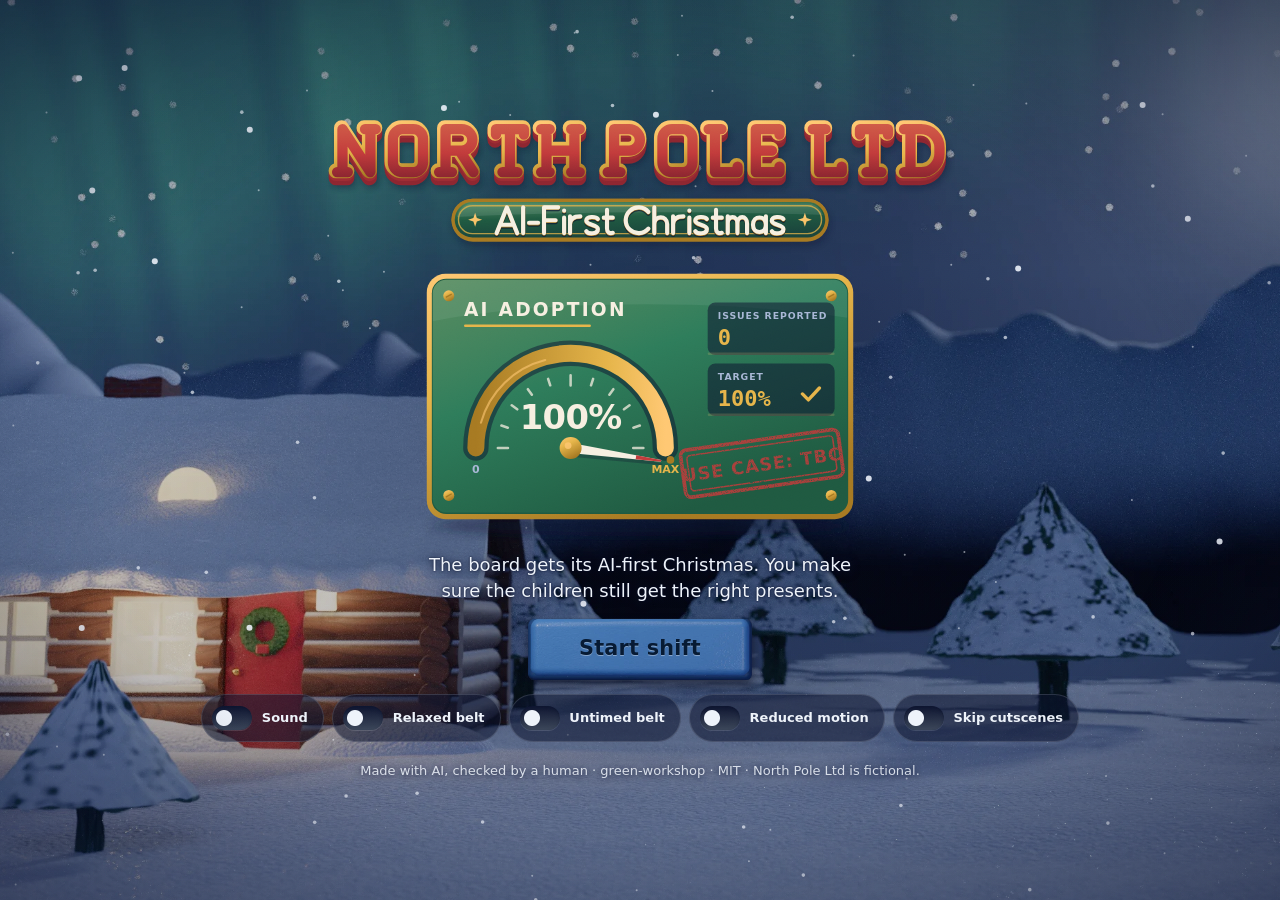
==== hd/index.html @ 9581bf3d "Add the HD build: the same game as a photographed miniature film set hd/ is a second build of North " ====
<!doctype html>
<html lang="en-GB">
<head>
<meta charset="utf-8">
<meta name="viewport" content="width=device-width, initial-scale=1, viewport-fit=cover">
<title>North Pole Ltd: AI-First Christmas (HD)</title>
<meta name="description" content="A tiny game about checking AI output on Christmas Eve. The board wants AI adoption. The children want presents.">
<style>
/* ---- tokens.css ---- */
/* Palette and type tokens: SPEC §9.2 and §9.6 */
:root {
  --night-900: #0E1530;
  --night-600: #24356B;
  --snow: #EEF3FA;
  --snow-shade: #A9B8D6;
  --lamp: #FFC873;
  --lamp-deep: #E8914A;
  --board: #6B7A90;
  --board-dark: #3B4659;
  --pole-red: #C23B3B;
  --pole-green: #2E7D5B;
  --gold: #E6B54A;
  --paper: #F6EFE1;
  --ink: #1E1A2E;
  --ink-soft: #5A5470;
  --good: #2A7FD4;
  --bad: #E5762B;

  /* derived tones */
  --pole-red-dark: #8E2630;
  --pole-green-dark: #1F5A41;
  --gold-dark: #A77A22;
  --paper-shade: #E3D7BF;
  --wood: #B9773F;
  --wood-dark: #7E4C27;
  --basement: #1B2346;
  --basement-light: #2C3A6B;

  /* gift hues (icons use --gift-hue) */
  --hue-red: #C23B3B;
  --hue-blue: #2F6FB8;
  --hue-green: #2E7D5B;
  --hue-pink: #E07AA6;
  --hue-yellow: #E6B54A;
  --hue-brown: #9A6238;
  --hue-purple: #7B5BB0;

  --font-ui: ui-rounded, "SF Pro Rounded", "Segoe UI Variable Display", "Segoe UI", system-ui, sans-serif;
  --font-mono: ui-monospace, "Cascadia Mono", Consolas, monospace;

  --fs-caption: .8125rem;
  --fs-body: 1rem;
  --fs-letter: 1.0625rem;
  --fs-tag: .9375rem;
  --fs-hud: 1.5rem;
  --fs-heading: 1.75rem;
  --fs-label: .75rem;

  --ease-in: cubic-bezier(.2,.8,.2,1);
  --ease-out: cubic-bezier(.5,0,.75,0);
  --ease-pop: cubic-bezier(.34,1.56,.64,1);
  --t-ui: 180ms;
  --t-drop: 420ms;
  --t-push: 260ms;
}

/* ---- layout.css ---- */
/* Page grid and responsive layout. Component looks live in ui.css. */
* { box-sizing: border-box; }
html, body { margin: 0; height: 100%; }
body {
  font-family: var(--font-ui);
  font-size: var(--fs-body);
  color: var(--snow);
  background:
    radial-gradient(ellipse 80% 60% at 50% 0%, var(--basement-light), transparent 70%),
    linear-gradient(180deg, var(--basement) 0%, var(--night-900) 100%);
  background-color: var(--night-900);
  min-height: 100vh;
  overflow-x: hidden;
  -webkit-tap-highlight-color: transparent;
}
body.on-title {
  background:
    radial-gradient(ellipse 90% 60% at 50% 100%, var(--night-600), transparent 70%),
    linear-gradient(180deg, var(--night-900), var(--night-600));
}
#sprite-host { position: absolute; width: 0; height: 0; overflow: hidden; }
#snow { position: fixed; inset: 0; width: 100%; height: 100%; pointer-events: none; z-index: 0; }
#grain {
  position: fixed; inset: 0; pointer-events: none; z-index: 50; opacity: .06; mix-blend-mode: soft-light;
  background-image: url("data:image/svg+xml;utf8,<svg xmlns='http://www.w3.org/2000/svg' width='256' height='256'><filter id='n'><feTurbulence type='fractalNoise' baseFrequency='.9' numOctaves='2' stitchTiles='stitch'/></filter><rect width='100%' height='100%' filter='url(%23n)'/></svg>");
}
body::after { /* vignette */
  content: ""; position: fixed; inset: 0; pointer-events: none; z-index: 49;
  background: radial-gradient(ellipse at center, transparent 60%, color-mix(in srgb, var(--night-900) 45%, transparent) 100%);
}
#app { position: relative; z-index: 1; max-width: 1180px; margin: 0 auto; padding: 12px 16px 16px; }
[hidden] { display: none !important; }
.sr-only { position: absolute !important; width: 1px; height: 1px; overflow: hidden; clip: rect(0 0 0 0); white-space: nowrap; }

/* Title */
.screen-title { min-height: calc(100vh - 28px); display: flex; flex-direction: column; align-items: center; justify-content: center; gap: 14px; text-align: center; }
.title-logo { width: min(560px, 92vw); }
.title-dash { width: min(420px, 86vw); }
.title-logo svg, .title-dash svg { width: 100%; height: auto; display: block; }
.title-actions { display: flex; flex-wrap: wrap; justify-content: center; gap: 10px; }
.title-settings { display: flex; flex-wrap: wrap; justify-content: center; gap: 6px 16px; font-size: var(--fs-caption); color: var(--snow-shade); }
.title-settings label { display: inline-flex; align-items: center; gap: 6px; min-height: 32px; cursor: pointer; }
.title-strap { max-width: 34em; margin: 0; color: var(--snow-shade); }
.title-credit { font-size: var(--fs-caption); color: var(--snow-shade); opacity: .8; margin: 6px 0 0; }

/* Game */
.screen-game { display: flex; flex-direction: column; gap: 10px; }
.hud { display: grid; grid-template-columns: auto repeat(4, 1fr); gap: 8px; align-items: stretch; }
.play { display: grid; gap: 10px; }
.floor { display: grid; grid-template-columns: 2fr 1fr; gap: 10px; align-items: end; }
.belt-wrap { position: relative; padding-top: 84px; }       /* room above the belt for the gift tag */
.belt-panel { width: 100%; aspect-ratio: 800 / 300; position: relative; margin-bottom: 14px; }
.belt-panel svg, .desk-panel svg { width: 100%; height: 100%; display: block; }
.gift-layer { position: absolute; left: 0; right: 0; bottom: 14px; aspect-ratio: 800 / 300; pointer-events: none; overflow: visible; }
.belt-zone { position: absolute; inset: 0 0 14px 0; touch-action: none; cursor: grab; outline: none; }
.belt-zone:focus-visible { box-shadow: inset 0 0 0 3px var(--gold); border-radius: 12px; }
.timerbar { position: absolute; left: 4%; right: 4%; bottom: 0; }
.desk-panel { width: 100%; aspect-ratio: 400 / 300; }

.gift { position: absolute; left: 0; bottom: 24.1%; width: 13.75%;  /* belt top y=214, icon baseline 56/64 */ transform-origin: 50% 100%; will-change: transform; }
.gift-art { width: 100%; aspect-ratio: 1; }
.gift-art svg { width: 100%; height: 100%; display: block; overflow: visible; }
.gift .gift-tag { position: absolute; left: 50%; bottom: 100%; margin-bottom: 6px; }

.controls { display: grid; grid-template-columns: auto 1fr auto; gap: 10px; align-items: center; }
.sleigh-strip { display: flex; flex-wrap: wrap; gap: 4px; justify-content: center; min-height: 32px; }
.keys-hint { text-align: center; margin: 0; font-size: var(--fs-caption); color: var(--snow-shade); }

/* Overlays */
.overlay { position: fixed; inset: 0; z-index: 20; display: flex; align-items: center; justify-content: center; padding: 16px; overflow-y: auto; }
.overlay-full { padding: 0; }
.modal { width: min(560px, 100%); max-height: calc(100vh - 32px); overflow-y: auto; }
.modal.report { width: min(720px, 100%); }
.brief-demo { height: 90px; position: relative; overflow: hidden; }
.toast { position: fixed; left: 50%; top: auto; height: auto; transform: translateX(-50%); z-index: 70; }   /* ui.css anchors it bottom-centre; setting top as well stretched it */

/* Phone and narrow screens */
@media (max-width: 760px) {
  #app { padding: 8px 10px 10px; }
  .hud { grid-template-columns: auto repeat(3, 1fr); gap: 6px; }
  .hud .plate-patch { display: none; }
  .floor { grid-template-columns: 1fr; }
  .belt-wrap { padding-top: 96px; }
  .desk-panel { aspect-ratio: auto; height: 170px; }
  .keys-hint { display: none; }
  .gift { width: 15%; bottom: 23.7%; }
}
@media (max-height: 520px) and (orientation: landscape) {
  .floor { grid-template-columns: 2fr 1fr; }
  .desk-panel { aspect-ratio: 400 / 300; height: auto; }
}

/* Engine-driven states */
.letter-card.in { animation: letterIn .35s var(--ease-in) both; }
@keyframes letterIn { from { opacity: 0; transform: translateY(-6px); } to { opacity: 1; transform: none; } }
.gift.landed .gift-art { animation: squash .2s var(--ease-pop); transform-origin: 50% 88%; }
@keyframes squash { 0% { transform: scale(1.12, .88); } 100% { transform: none; } }
.gift.hint-reject::after {
  content: "\2192"; position: absolute; left: 100%; top: 40%; font-size: 2rem; font-weight: 800; color: var(--gold);
  animation: nudge 1s ease-in-out infinite; pointer-events: none;
}
@keyframes nudge { 0%, 100% { transform: translateX(0); opacity: .6; } 50% { transform: translateX(10px); opacity: 1; } }
.gift.final .gift-tag::before {
  content: "FINAL. NO FURTHER REWORK."; display: block; font-size: var(--fs-label); letter-spacing: .08em; font-weight: 800;
  color: var(--pole-red); margin-bottom: 2px;
}
.gift.unchecked::before {
  content: "UNCHECKED"; position: absolute; left: 50%; top: 35%; transform: translateX(-50%) rotate(-12deg); z-index: 2;
  font-weight: 800; letter-spacing: .1em; font-size: .8rem; color: var(--pole-red); border: 2px solid var(--pole-red);
  padding: 1px 6px; border-radius: 4px; background: color-mix(in srgb, var(--paper) 80%, transparent);
}
.brief-gift { position: absolute; left: 50%; bottom: 6px; width: 64px; height: 64px; }
.timerfill { transform-origin: 0 50%; }
.report-sleigh { display: flex; flex-wrap: wrap; gap: 8px; margin: 10px 0; }
.rs-item { margin: 0; width: 84px; text-align: center; font-size: var(--fs-caption); }
.rs-item .rs-art { width: 56px; height: 56px; margin: 0 auto; }
.rs-item.bad figcaption { color: var(--bad); font-weight: 600; }
.report-table .cmp { color: var(--ink-soft); font-size: var(--fs-caption); }
.report-table td svg, .sl-item svg { width: 1em; height: 1em; vertical-align: -0.15em; }
html.reduced *, html.reduced *::before, html.reduced *::after { animation-duration: 1ms !important; animation-iteration-count: 1 !important; transition-duration: 1ms !important; }

/* Review fixes: composition and the phone sleigh counter */
.letter-card { width: min(640px, 100%); justify-self: center; }
.play { gap: 6px; }
.belt-wrap { padding-top: 78px; }
.desk-panel { margin-bottom: 14px; }             /* lines up with the belt panel, which has the timer bar below it */
.sleigh-strip { height: 34px; overflow: hidden; align-items: center; }
.sl-count { display: none; align-items: center; gap: 6px; font-weight: 700; color: var(--snow); white-space: nowrap; }
.sl-count svg { width: 22px; height: 22px; }
.sl-count .sl-bad { color: var(--snow-shade); display: inline-flex; align-items: center; gap: 2px; }
@media (max-width: 760px) {
  .belt-wrap { padding-top: 100px; }
  .sleigh-strip .sl-item { display: none; }
  .sl-count { display: inline-flex; }
  .desk-panel { margin-bottom: 0; }
}
/* The gift's size comes from .gift's width (a share of the belt), never a fixed pixel size */
.gift .gift-art { width: 100%; height: auto; }
@media (max-width: 760px) { .sl-count { font-size: var(--fs-caption); gap: 4px; } .sl-count svg { width: 18px; height: 18px; } }

/* Playtest round 2: bigger Father Christmas on desktop, his moment on rejects, and a reading pause */
.floor { grid-template-columns: 3fr 2fr; }
.desk-panel { position: relative; }
.belt-wrap, .desk-panel { transition: opacity .3s, transform .3s var(--ease-in), filter .3s; }
.floor.spot-desk .belt-wrap { opacity: .55; }
.floor.spot-desk .desk-panel { transform: scale(1.03); filter: drop-shadow(0 0 18px color-mix(in srgb, var(--lamp) 45%, transparent)); }
.desk-caption {
  position: absolute; left: 50%; bottom: 10px; transform: translate(-50%, 8px); opacity: 0; pointer-events: none;
  max-width: 92%; padding: 6px 12px; border-radius: 10px; font-size: var(--fs-tag); line-height: 1.35; text-align: center;
  color: var(--ink); background: var(--paper); box-shadow: 0 4px 14px color-mix(in srgb, var(--night-900) 50%, transparent);
  transition: opacity .25s, transform .25s var(--ease-pop);
}
.desk-caption.show { opacity: 1; transform: translate(-50%, 0); }
.desk-caption b { color: var(--pole-red); }
.belt-wrap.holding .timerbar::after {
  content: "Read it. The belt starts in a moment."; position: absolute; left: 50%; top: 50%; transform: translate(-50%, -50%);
  font-size: var(--fs-label); letter-spacing: .06em; font-weight: 700; color: var(--snow-shade); white-space: nowrap;
  background: var(--night-900); padding: 0 8px; border-radius: 6px;
}
@media (max-width: 760px) { .floor { grid-template-columns: 1fr; } .floor.spot-desk .desk-panel { transform: none; } }
html.reduced .floor.spot-desk .desk-panel { transform: none; }
/* Interlude: one panel per beat, and a continue button */
.il-only-mon .il-board, .il-only-board .il-mon { display: none !important; }
.il-next { display: block; margin: 6px auto 2px; min-width: 12rem; }
@media (min-width: 761px) { .il-only-mon .il-mon { zoom: 1.45; } }

/* The 3-2-1 resume countdown: one big number in the middle, not a stretched bar */
.toast.count { top: 50%; bottom: auto; transform: translate(-50%, -50%); min-width: 0; width: auto; padding: .2em .7em; font-size: 3.5rem; font-weight: 800; line-height: 1; border-radius: 18px; }

/* Keyboard vs touch instructions: html.touch is set by the engine from (hover: none) and (pointer: coarse) */
.tch { display: none; }
html.touch .kb { display: none !important; }
html.touch .tch { display: inline; }
html.touch p.tch, html.touch div.tch { display: block; }

/* ---- Phone: the whole game fits one screen, buttons pinned, letter card a fixed size (beta feedback) ---- */
@media (max-width: 760px) {
  #screen-game:not([hidden]) {
    height: 100dvh; min-height: 0; display: flex; flex-direction: column; gap: 6px;
    margin: -8px -10px -10px; padding: 6px 10px calc(70px + env(safe-area-inset-bottom)); overflow: hidden;
  }
  #screen-game .hud { flex: none; gap: 5px; }
  #screen-game .hud .plate { padding: .25rem .45rem .3rem; }
  #screen-game .hud .plate-value { font-size: 1.2rem; }
  #screen-game .ticker { flex: none; padding-block: .3rem; font-size: .875rem; }
  #screen-game .play { flex: 1 1 auto; min-height: 0; display: flex; flex-direction: column; gap: 4px; }
  #screen-game .floor { flex: 1 1 auto; min-height: 0; display: flex; flex-direction: column; gap: 4px; align-items: stretch; }  /* desktop uses align-items:end, which shrank the belt here */
  #screen-game .belt-wrap { flex: none; padding-top: 80px; }
  #screen-game .desk-panel { flex: 1 1 auto; min-height: 52px; height: auto; aspect-ratio: auto; margin: 0; }
  /* The letter card keeps one size whatever the letter, so nothing below it moves */
  #letter {
    --fs-letter: .9rem; --lh: calc(var(--fs-letter) * 1.45);
    flex: none; width: 100%; height: calc(var(--lh) * 6 + 1.1rem); overflow: hidden;
    padding: .55rem .8rem .5rem 2.1rem; line-height: 1.45;
    background:
      var(--ui-grain),
      linear-gradient(90deg, transparent 1.5rem, color-mix(in srgb,var(--pole-red) 45%, transparent) 1.5rem 1.6rem, transparent 1.6rem),
      repeating-linear-gradient(180deg, transparent 0 calc(var(--lh) - 1.5px), color-mix(in srgb,var(--snow-shade) 85%, transparent) calc(var(--lh) - 1.5px) var(--lh)) 0 .55rem / 100% calc(100% - 1.05rem) no-repeat,
      var(--ui-paper);
  }
  #letter::before { top: -8px; width: 70px; height: 18px; margin-left: -35px; }
  /* Pack / Reject always visible at the bottom of the screen */
  #screen-game .controls {
    position: fixed; left: 0; right: 0; bottom: 0; z-index: 15;
    padding: 8px 10px calc(8px + env(safe-area-inset-bottom));
    background: linear-gradient(180deg, transparent, var(--night-900) 30%);
  }
  #screen-game .controls .keycap { min-height: 52px; }
}

/* Report buttons: one bar that stays at the bottom while the report scrolls */
.report-actions {
  position: sticky; bottom: 0; z-index: 2; display: grid; grid-template-columns: 2fr 1fr 1fr; gap: 8px;
  margin: 12px -6px -6px; padding: 10px 6px 6px;
  background: linear-gradient(180deg, transparent, var(--paper) 22%);
}
.report-actions .keycap { width: 100%; margin: 0 !important; padding-inline: .5em; }
@media (max-width: 760px) {
  .report-actions { grid-template-columns: 1fr 1fr; }
  .report-actions #btnAgain { grid-column: 1 / -1; }
  .sl-count .sl-word { display: none; }
  .sl-count > svg { display: none; }   /* the strip already draws a gold sleigh */
}

/* Phone title screen (beta feedback): start at the top so the logo isn't clipped, and stack the two buttons */
@media (max-width: 760px) {
  #screen-title { justify-content: flex-start; min-height: 100dvh; gap: 10px; padding: 8px 0 20px; margin: -8px -10px -10px; padding-inline: 10px; }
  #screen-title .title-actions { flex-direction: column; width: 100%; gap: 8px; }
  #screen-title .title-actions .keycap { min-width: 0; width: 100%; font-size: 1.15rem; }
  #screen-title .title-dash { width: min(360px, 92vw); }
  #screen-title .title-strap { font-size: .95rem; }
}

/* Phone issues board (beta feedback): a tidy two-column grid instead of ragged columns, smaller ticket text,
   and the board scrolls if there are more tickets than fit */
@media (max-width: 760px) {
  #interlude .il-board { overflow-y: auto; overscroll-behavior: contain; -webkit-overflow-scrolling: touch; }
  #interlude .il-tix { display: grid; grid-template-columns: 1fr 1fr; gap: 8px; align-items: start; columns: auto; }
  #interlude .il-tk { margin: 0; }
  #interlude .il-tk p { font-size: .75rem; line-height: 1.3; padding: .3rem .45rem .4rem; }
  #interlude .il-tkh { font-size: .7rem; padding-block: .25rem; }
}

.brief-skip { margin: .3rem 0; font-size: var(--fs-caption); color: var(--ink-soft); }

/* Why a gift was wrong, under its caption in the report */
.rs-item .rs-why { display: block; margin-top: 3px; font-weight: 700; font-style: italic; color: var(--pole-red); }

/* ---- Graphics pass: the game screen is one console. The two bays sit in a single steel bezel, and the belt bay is
   drawn 100 units taller (800x400) so the hopper, the lamp and the gift's tag are inside the picture. ---- */
body::before {   /* worn paint behind everything in the game; the title screen keeps its night sky */
  content: ""; position: fixed; inset: 0; z-index: 0; pointer-events: none; opacity: .55;
  background: var(--fx-mottle, none) 0 0 / 640px 640px;
  -webkit-mask-image: radial-gradient(ellipse 90% 80% at 50% 30%, #000 20%, transparent 90%); mask-image: radial-gradient(ellipse 90% 80% at 50% 30%, #000 20%, transparent 90%);
}
body.on-title::before { display: none; }
body:not(.on-title) {
  background:
    radial-gradient(ellipse 60% 46% at 50% 46%, color-mix(in srgb, var(--lamp-deep) 13%, transparent), transparent 72%),
    radial-gradient(ellipse 80% 60% at 50% 0%, var(--basement-light), transparent 70%),
    linear-gradient(180deg, var(--basement) 0%, var(--night-900) 100%);
  background-color: var(--night-900);
}
.belt-panel { aspect-ratio: 800 / 400; }
.belt-wrap { padding-top: 0; }
.floor {
  gap: 8px; padding: 8px 8px 0; border-radius: 22px; align-items: start;
  background:
    linear-gradient(180deg, color-mix(in srgb, var(--board) 46%, var(--board-dark)), var(--board-dark) 12%, color-mix(in srgb, var(--board-dark) 62%, var(--night-900)) 100%);
  box-shadow:
    inset 0 1.5px 0 color-mix(in srgb, var(--snow) 30%, transparent), inset 0 -2px 0 color-mix(in srgb, var(--night-900) 60%, transparent),
    0 0 0 1.5px color-mix(in srgb, var(--night-900) 70%, transparent), 0 22px 44px -18px color-mix(in srgb, var(--night-900) 90%, transparent),
    0 0 70px -20px color-mix(in srgb, var(--lamp) 26%, transparent);
}
.belt-panel, .desk-panel { border-radius: 14px; overflow: hidden; background: var(--night-900); }
.belt-panel::after, .desk-panel::after {   /* the glass: an inner edge and a soft shadow all round */
  content: ""; position: absolute; inset: 0; border-radius: inherit; pointer-events: none; z-index: 1;
  box-shadow: inset 0 0 0 1.5px color-mix(in srgb, var(--night-900) 80%, transparent), inset 0 3px 10px color-mix(in srgb, var(--night-900) 70%, transparent), inset 0 0 26px color-mix(in srgb, var(--night-900) 45%, transparent);
}
.desk-caption { z-index: 2; }
.timerbar { left: 2%; right: 2%; bottom: 1px; }
.floor.spot-desk .desk-panel { transform: none; filter: none; box-shadow: 0 0 0 2px var(--lamp), 0 0 26px color-mix(in srgb, var(--lamp) 55%, transparent); }
@media (max-width: 760px) {
  #screen-game .floor { gap: 5px; padding: 5px 5px 5px; border-radius: 16px; }
  #screen-game .belt-wrap { padding-top: 0; }
  #screen-game .belt-panel { aspect-ratio: 800 / 470; }   /* a taller bay on a phone: the tag is bigger there */
  #screen-game .belt-panel, #screen-game .desk-panel { border-radius: 11px; }
}

/* Title backdrop: the workshop at night, full-bleed behind the title screen (the snow canvas falls in front of it) */
#titleScene { position: fixed; inset: 0; z-index: 0; display: none; pointer-events: none; }
body.on-title #titleScene { display: block; }
#titleScene svg { display: block; width: 100%; height: 100%; }
#screen-title { background: none; }
#screen-title .title-strap { text-shadow: 0 1px 10px var(--night-900), 0 0 2px var(--night-900); }
#screen-title .title-credit { color: var(--snow); opacity: .85; text-shadow: 0 1px 6px var(--night-900); }

/* ---- ui.css ---- */
/* ui.css: UI chrome that belongs to the world (SPEC §9.8). Look only; layout.css owns the page grid. */
:root {
  /* static paper grain (§9.3) */
  --ui-grain: url("data:image/svg+xml,%3Csvg xmlns='http://www.w3.org/2000/svg' width='180' height='180'%3E%3Cfilter id='n'%3E%3CfeTurbulence type='fractalNoise' baseFrequency='.9' numOctaves='2' stitchTiles='stitch'/%3E%3CfeColorMatrix values='0 0 0 0 .12 0 0 0 0 .1 0 0 0 0 .18 0 0 0 .9 -.32'/%3E%3C/filter%3E%3Crect width='100%25' height='100%25' filter='url(%23n)' opacity='.3'/%3E%3C/svg%3E");
  --ui-sleigh: url("data:image/svg+xml,%3Csvg xmlns='http://www.w3.org/2000/svg' viewBox='0 0 24 24'%3E%3Cpath d='M3.2 5.5h3.6c1 0 1.7.6 1.9 1.6l.7 3.4h9.3c1 0 1.6.9 1.3 1.8l-.7 2.4c-.4 1.3-1.5 2.1-2.8 2.1H7.4c-1.4 0-2.5-1-2.8-2.4L3.1 6.6z'/%3E%3Cpath d='M2.5 19.6h15.8c1.6 0 2.7-.8 3.2-2.4M8 16.8v2.8M15.5 16.8v2.8' fill='none' stroke='%23000' stroke-width='1.8' stroke-linecap='round'/%3E%3C/svg%3E");
  --ui-tick: url("data:image/svg+xml,%3Csvg xmlns='http://www.w3.org/2000/svg' viewBox='0 0 24 24'%3E%3Cpath d='M5 12.6l4.4 4.4L19 7.4' fill='none' stroke='%23000' stroke-width='3.6' stroke-linecap='round' stroke-linejoin='round'/%3E%3C/svg%3E");
  --ui-cross: url("data:image/svg+xml,%3Csvg xmlns='http://www.w3.org/2000/svg' viewBox='0 0 24 24'%3E%3Cpath d='M6.8 6.8l10.4 10.4M17.2 6.8L6.8 17.2' fill='none' stroke='%23000' stroke-width='3.6' stroke-linecap='round'/%3E%3C/svg%3E");
  --ui-sh: color-mix(in srgb,var(--night-900) 30%, transparent);
  --ui-sh2: color-mix(in srgb,var(--night-900) 55%, transparent);
  --ui-hi: color-mix(in srgb,var(--snow) 55%, transparent);
  --ui-paper: linear-gradient(165deg, var(--paper), color-mix(in srgb,var(--paper) 72%, var(--paper-shade)));
}

.sr-only { position: absolute !important; width: 1px; height: 1px; padding: 0; margin: -1px; overflow: hidden; clip: rect(0 0 0 0); clip-path: inset(50%); white-space: nowrap; border: 0; }
.overlay[hidden], .confirm[hidden], .toast[hidden], .copy-fallback[hidden] { display: none !important; }

/*  */
.keycap {
  --kc: var(--paper); --kc2: var(--paper-shade); --lip: color-mix(in srgb,var(--paper-shade) 50%, var(--wood-dark));
  position: relative; display: inline-flex; align-items: center; justify-content: center; gap: .5em;
  min-width: 48px; min-height: 48px; margin: 0 0 4px; padding: .55em 1.3em .5em;
  font: 800 1.1875rem/1.1 var(--font-ui); letter-spacing: .01em; color: var(--ink); text-decoration: none;
  border: 0; border-radius: 14px; cursor: pointer; user-select: none; -webkit-user-select: none;
  -webkit-tap-highlight-color: transparent; touch-action: manipulation;
  background: linear-gradient(165deg, var(--kc) 10%, var(--kc2) 95%);
  box-shadow: inset 0 2px 0 var(--ui-hi), inset 0 -3px 0 color-mix(in srgb,var(--kc2) 80%, var(--ink) 8%), 0 4px 0 var(--lip), 0 6px 4px var(--ui-sh), 0 10px 18px var(--ui-sh);
  transition: transform 70ms var(--ease-in), box-shadow 70ms var(--ease-in), filter var(--t-ui);
}
.keycap:hover { filter: brightness(1.05) saturate(1.05); }
.keycap:active { transform: translateY(3px); box-shadow: inset 0 2px 0 var(--ui-hi), inset 0 -1px 0 var(--kc2), 0 1px 0 var(--lip), 0 2px 3px var(--ui-sh); }
.keycap:disabled { filter: saturate(.35) brightness(.88); cursor: default; }
.keycap:focus { outline: none; }
.keycap:focus-visible::after { content: ""; position: absolute; inset: -7px -7px -11px; border-radius: 19px; border: 3px solid var(--gold); box-shadow: 0 0 0 2px var(--night-900), inset 0 0 0 1.5px var(--night-900); pointer-events: none; }
.keycap-pack { --kc: color-mix(in srgb,var(--good) 58%, var(--snow)); --kc2: color-mix(in srgb,var(--good) 84%, var(--snow)); --lip: color-mix(in srgb,var(--good) 52%, var(--night-900)); }
.keycap-reject { --kc: color-mix(in srgb,var(--bad) 66%, var(--lamp)); --kc2: var(--bad); --lip: color-mix(in srgb,var(--bad) 55%, var(--pole-red-dark)); }
.keycap-plain { --kc: var(--snow); --kc2: color-mix(in srgb,var(--paper-shade) 70%, var(--snow-shade)); --lip: color-mix(in srgb,var(--snow-shade) 55%, var(--board-dark)); }
.keycap-icon { width: 52px; height: 48px; padding: 0; border-radius: 12px; }
.keycap svg { width: 1.15em; height: 1.15em; flex: none; }
.keycap-icon svg { width: 24px; height: 24px; }
.k-ico { display: inline-flex; }
:where(input, textarea, select, [tabindex]):focus-visible { outline: 3px solid var(--gold); outline-offset: 3px; }

/*  */
.plate {
  --face: var(--board-dark);
  position: relative; display: inline-flex; flex-direction: column; justify-content: center; gap: 3px;
  min-width: 7rem; padding: .45rem 1.15rem .5rem; color: var(--snow);
  border: 2px solid; border-color: var(--lamp) var(--gold-dark) var(--gold-dark) var(--gold); border-radius: 8px;
  background:
    radial-gradient(circle at 5px 50%, var(--lamp) 0 .8px, var(--gold) 1.2px 2.2px, var(--gold-dark) 2.4px 2.8px, transparent 3.2px),
    radial-gradient(circle at calc(100% - 5px) 50%, var(--gold) 0 2.2px, var(--gold-dark) 2.4px 2.8px, transparent 3.2px),
    linear-gradient(160deg, color-mix(in srgb,var(--face) 78%, var(--snow-shade)) 0%, var(--face) 45%, color-mix(in srgb,var(--face) 75%, var(--night-900)) 100%);
  box-shadow: inset 0 1px 0 color-mix(in srgb,var(--snow) 18%, transparent), inset 0 -2px 4px var(--ui-sh), 0 0 0 1px color-mix(in srgb,var(--night-900) 50%, transparent), 0 4px 8px var(--ui-sh);
}
.plate-label { font: 700 var(--fs-label)/1.1 var(--font-ui); letter-spacing: .08em; text-transform: uppercase; color: var(--snow-shade); white-space: nowrap; }
.plate-value { font: 800 var(--fs-hud)/1 var(--font-ui); font-variant-numeric: tabular-nums; letter-spacing: -.01em; color: var(--snow); white-space: nowrap; }
.plate-board .plate-value { color: var(--gold); }
.plate-xmas { --face: var(--pole-green-dark); }
.plate-xmas .plate-label { color: color-mix(in srgb,var(--snow) 78%, var(--pole-green)); }
.plate-patch .plate-value { font-family: var(--font-mono); font-size: 1.3rem; }

/*  */
.ticker {
  display: flex; align-items: center; gap: .65em; min-height: 40px; padding: .4rem .9rem .4rem .45rem;
  font: 500 var(--fs-body)/1.3 var(--font-ui); color: var(--snow); border-radius: 12px;
  background: linear-gradient(180deg, var(--night-900), color-mix(in srgb,var(--night-900) 78%, var(--night-600)));
  border: 1px solid color-mix(in srgb,var(--board) 45%, transparent);
  box-shadow: inset 0 2px 6px var(--ui-sh2), 0 1px 0 color-mix(in srgb,var(--snow) 10%, transparent);
}
.ticker b { flex: none; padding: .38em .6em .34em; border-radius: 7px; font: 800 var(--fs-label)/1 var(--font-ui); letter-spacing: .08em; text-transform: uppercase; color: var(--ink); background: linear-gradient(170deg, var(--lamp), var(--gold) 60%, var(--gold-dark)); box-shadow: inset 0 1px 0 var(--ui-hi), 0 2px 0 var(--gold-dark); }
.ticker span { min-width: 0; }
@keyframes ui-mq { 0%, 14% { transform: none; } 86%, 100% { transform: translateX(min(0px, calc(100cqw - 100% - 5.75rem))); } }

/*  */
.letter-card {
  --lh: calc(var(--fs-letter) * 1.5);
  position: relative; padding: calc(var(--lh) + .5rem) 1.25rem var(--lh) 2.75rem;
  font: 400 var(--fs-letter)/1.5 var(--font-ui); color: var(--ink); border-radius: 4px;
  background:
    var(--ui-grain),
    linear-gradient(90deg, transparent 1.9rem, color-mix(in srgb,var(--pole-red) 45%, transparent) 1.9rem 2rem, transparent 2rem),
    repeating-linear-gradient(180deg, transparent 0 calc(var(--lh) - 1.5px), color-mix(in srgb,var(--snow-shade) 85%, transparent) calc(var(--lh) - 1.5px) var(--lh)) 0 calc(var(--lh) + .5rem) / 100% calc(100% - var(--lh) * 2 - .5rem) no-repeat,
    var(--ui-paper);
  box-shadow: 0 1px 0 var(--paper-shade), 0 3px 4px var(--ui-sh), 0 14px 24px var(--ui-sh);
  transform: rotate(-.6deg);
}
.letter-card::before { content: ""; position: absolute; top: -11px; left: 50%; width: 92px; height: 24px; margin-left: -46px; transform: rotate(-3deg); background: color-mix(in srgb,var(--lamp) 40%, var(--paper)); opacity: .88; box-shadow: 0 1px 2px var(--ui-sh); }
.letter-card::after { content: ""; position: absolute; right: 0; bottom: 0; width: 22px; height: 22px; background: linear-gradient(315deg, transparent 50%, var(--paper-shade) 50%, color-mix(in srgb,var(--paper-shade) 70%, var(--ink-soft))); border-radius: 0 0 4px 0; box-shadow: -1px -1px 2px var(--ui-sh); }
.letter-head { margin: 0; font-style: italic; font-weight: 700; letter-spacing: .01em; color: var(--ink); }
.letter-body { margin: 0; font-style: italic; font-weight: 500; }
.letter-sign { margin: 0; text-align: right; font-style: italic; font-weight: 600; color: var(--ink-soft); }
.letter-sign:not(:empty)::before { content: "Love, "; }

/*  */
.gift { display: flex; flex-direction: column; align-items: center; pointer-events: none; }
.gift-tag {
  position: relative; z-index: 1; width: 190px; margin-bottom: 20px; padding: .6rem .8rem 1.75rem;
  text-align: center; color: var(--ink); transform: rotate(-1.5deg);
  filter: drop-shadow(0 2px 1.5px var(--ui-sh)) drop-shadow(0 6px 6px var(--ui-sh));
}
/* card on ::after, so ::before stays free for the FINAL label */
.gift-tag::after {
  content: ""; position: absolute; inset: 0; z-index: -1; border-radius: 5px 5px 0 0;
  clip-path: polygon(0 0, 100% 0, 100% calc(100% - 18px), calc(50% + 30px) 100%, calc(50% - 30px) 100%, 0 calc(100% - 18px));
  background:
    radial-gradient(circle at 50% calc(100% - 12px), var(--basement) 0 3.6px, color-mix(in srgb,var(--paper-shade) 70%, var(--wood-dark)) 4px 4.8px, var(--paper) 5.2px 7.6px, color-mix(in srgb,var(--paper-shade) 60%, var(--wood)) 8px 8.6px, transparent 9px),
    linear-gradient(180deg, color-mix(in srgb,var(--snow) 45%, transparent), transparent 3px),
    var(--ui-grain),
    linear-gradient(165deg, color-mix(in srgb,var(--paper-shade) 50%, var(--lamp)), color-mix(in srgb,var(--paper-shade) 82%, var(--lamp-deep)) 58%, color-mix(in srgb,var(--paper-shade) 70%, var(--wood)));
}
.gt-text { display: -webkit-box; -webkit-box-orient: vertical; -webkit-line-clamp: 4; line-clamp: 4; overflow: hidden; font: 650 var(--fs-tag)/1.3 var(--font-ui); color: var(--ink); text-wrap: balance; }
.gt-conf { display: block; margin-top: .3rem; font: 600 var(--fs-caption)/1.2 var(--font-ui); color: color-mix(in srgb,var(--ink-soft) 70%, var(--ink)); font-variant-numeric: tabular-nums; }
.gift-art { position: relative; width: var(--gift-size, 112px); aspect-ratio: 1; }
.gift-art > svg { display: block; width: 100%; height: 100%; overflow: visible; }

/*  */
.timerbar { height: 12px; padding: 2.5px; border-radius: 99px; overflow: hidden; background: color-mix(in srgb,var(--night-900) 72%, transparent); box-shadow: inset 0 2px 3px var(--ui-sh2), 0 1px 0 color-mix(in srgb,var(--snow) 14%, transparent); }
.timerfill { width: 100%; height: 100%; border-radius: inherit; transform-origin: left center; background: linear-gradient(180deg, var(--lamp), var(--gold) 55%, var(--gold-dark)); box-shadow: inset 0 1px 0 var(--ui-hi); }
.timerfill.low { background: linear-gradient(180deg, color-mix(in srgb,var(--bad) 60%, var(--lamp)), var(--bad) 55%, color-mix(in srgb,var(--bad) 70%, var(--pole-red-dark))); animation: ui-low .5s ease-in-out infinite alternate; }
@keyframes ui-low { to { opacity: .72; } }

/*  */
.sleigh-strip { display: flex; flex-wrap: wrap; align-items: center; justify-content: center; gap: 6px; min-height: 48px; padding: 6px 12px 6px 44px; position: relative; border-radius: 14px; background: linear-gradient(180deg, color-mix(in srgb,var(--night-900) 70%, transparent), color-mix(in srgb,var(--night-900) 45%, transparent)); box-shadow: inset 0 2px 5px var(--ui-sh2), 0 1px 0 color-mix(in srgb,var(--snow) 10%, transparent); }
.sleigh-strip::before { content: ""; position: absolute; left: 12px; top: 50%; width: 24px; height: 24px; margin-top: -12px; background: var(--gold); -webkit-mask: var(--ui-sleigh) center / contain no-repeat; mask: var(--ui-sleigh) center / contain no-repeat; opacity: .85; }
.sl-item { --f: var(--good); display: inline-grid; place-items: center; width: 30px; height: 30px; border-radius: 50%; color: var(--ink); background: radial-gradient(circle at 35% 28%, color-mix(in srgb,var(--f) 50%, var(--snow)), var(--f) 70%); box-shadow: inset 0 1.5px 0 var(--ui-hi), 0 2px 0 color-mix(in srgb,var(--f) 55%, var(--night-900)), 0 3px 5px var(--ui-sh); animation: ui-pop .3s var(--ease-pop) both; }
.sl-item.bad { --f: var(--bad); }
.sl-item svg { width: 18px; height: 18px; }
@keyframes ui-pop { from { transform: scale(.4); opacity: 0; } }

/*  */
/* the overlay scrolls, not the modal, so the tab is never clipped */
.overlay > .modal { margin: auto; max-height: none; overflow: visible; }
.overlay { position: fixed; inset: 0; z-index: 50; display: grid; place-items: normal; padding: 40px 16px 24px; overflow: auto; background: radial-gradient(ellipse at 50% 40%, color-mix(in srgb,var(--night-900) 62%, transparent), color-mix(in srgb,var(--night-900) 88%, transparent)); -webkit-backdrop-filter: blur(3px); backdrop-filter: blur(3px); }
.overlay-full { padding: 0; place-items: stretch; overflow: hidden; background: radial-gradient(ellipse 90% 70% at 50% 35%, var(--basement-light), var(--night-900)); -webkit-backdrop-filter: none; backdrop-filter: none; }
.modal {
  position: relative; box-sizing: border-box; min-width: 0; width: min(100%, 30rem); padding: 1.9rem 1.5rem 1.4rem; text-align: left;
  font: 400 var(--fs-body)/1.45 var(--font-ui); color: var(--ink);
  border: 12px solid transparent; border-radius: 20px;
  background: var(--ui-grain) padding-box, var(--ui-paper) padding-box,
    radial-gradient(ellipse at 20% 0, color-mix(in srgb,var(--lamp) 30%, transparent), transparent 60%) border-box,
    linear-gradient(160deg, var(--wood), var(--wood-dark)) border-box;
  box-shadow: inset 0 0 0 1px var(--paper-shade), 0 3px 0 color-mix(in srgb,var(--wood-dark) 70%, var(--night-900)), 0 24px 48px var(--ui-sh2);
}
.modal::before { content: ""; position: absolute; left: 50%; top: -32px; width: 136px; height: 40px; margin-left: -68px; border-radius: 10px 10px 16px 16px; background: radial-gradient(ellipse 15px 7px at 50% 12px, var(--wood-dark) 0 92%, transparent), linear-gradient(172deg, var(--lamp), var(--gold) 40%, var(--gold-dark)); box-shadow: inset 0 1px 0 var(--ui-hi), inset 0 -3px 0 var(--gold-dark), 0 4px 6px var(--ui-sh); }
.modal h2 { margin: .25rem 0 .65rem; font: 800 var(--fs-heading)/1.15 var(--font-ui); letter-spacing: -.01em; color: var(--ink); text-wrap: balance; }
.modal p { margin: .55rem 0; }
.modal > .keycap { display: flex; width: 100%; margin-top: .8rem; }
.modal > .keycap + .keycap { margin-top: .55rem; }
.memo-head { margin: 0 0 .2rem; padding-bottom: .5rem; border-bottom: 3px double var(--pole-red); font: 700 var(--fs-label)/1.2 var(--font-ui); letter-spacing: .12em; text-transform: uppercase; color: var(--pole-red-dark); }
.small { font-size: var(--fs-caption); color: var(--ink-soft); }

/* memo: loose paper sheet with a clip and a rubber stamp */
.memo { border: 0; border-radius: 3px; padding: 1.6rem 1.6rem 1.4rem; transform: rotate(.5deg); background: var(--ui-grain), var(--ui-paper); box-shadow: 0 1px 0 var(--paper-shade), 0 4px 6px var(--ui-sh), 0 22px 44px var(--ui-sh2); }
.memo::before { left: .55rem; top: -16px; width: 15px; height: 46px; margin: 0; border: 3px solid var(--snow-shade); border-radius: 9px; background: none; box-shadow: 1px 2px 2px var(--ui-sh); transform: rotate(-7deg); }
.memo::after { content: "BOARD APPROVED"; position: absolute; right: 1.1rem; top: 2.6rem; width: 5.6rem; padding: .3rem .2rem; border: 3px solid var(--pole-red); border-radius: 6px; box-shadow: inset 0 0 0 1.5px var(--paper), inset 0 0 0 3px var(--pole-red); text-align: center; font: 900 var(--fs-caption)/1.1 var(--font-ui); letter-spacing: .08em; color: var(--pole-red); opacity: .85; transform: rotate(-8deg); pointer-events: none; }
.memo h2 { padding-right: 6.4rem; }
/* briefing diorama; the engine's .brief-gift slides 260px -> 0, then drops into the chute (x 6..92) */
.brief-demo {
  --bt: 66px; position: relative; box-sizing: border-box; width: min(100%, 330px); height: 126px; margin: .75rem auto .6rem; border-radius: 12px; overflow: hidden;
  background:
    linear-gradient(to bottom right, transparent 50%, var(--gold) 52%) 150px 77px / 11px 6px no-repeat,
    linear-gradient(to top right, transparent 50%, var(--gold) 52%) 150px 83px / 11px 6px no-repeat,
    linear-gradient(var(--gold), var(--gold)) 160px 81.5px / 44px 3px no-repeat,
    repeating-linear-gradient(90deg, color-mix(in srgb,var(--board) 80%, var(--snow-shade)) 0 9px, var(--board-dark) 9px 11px) 92px var(--bt) / 100% 6px no-repeat,
    linear-gradient(180deg, var(--board) 0, var(--board-dark) 70%, color-mix(in srgb,var(--board-dark) 60%, var(--night-900))) 86px 72px / 100% 22px no-repeat,
    radial-gradient(ellipse 50% 6px at 50% 50%, color-mix(in srgb,var(--night-900) 60%, transparent), transparent) 86px 90px / 100% 10px no-repeat,
    radial-gradient(ellipse 9px 5px at 50px 7px, var(--lamp) 0 60%, transparent 70%),
    linear-gradient(170deg, var(--gold), var(--gold-dark)) 38px 0 / 24px 8px no-repeat,
    linear-gradient(180deg, color-mix(in srgb,var(--snow-shade) 40%, var(--board)), var(--board-dark)) 0 20px / 100% 4px no-repeat,
    radial-gradient(ellipse 170px 100px at 50px 8px, color-mix(in srgb,var(--lamp) 55%, transparent), color-mix(in srgb,var(--lamp-deep) 12%, transparent) 60%, transparent 80%),
    linear-gradient(180deg, var(--basement-light), var(--basement) 62%, var(--night-900));
  box-shadow: inset 0 0 0 1px color-mix(in srgb,var(--night-900) 40%, transparent), inset 0 3px 8px var(--ui-sh2), 0 1px 0 var(--ui-hi);
}
.brief-demo::before { /* the chute: dark mouth, enamel front, gold bevel */
  content: "PACKING"; position: absolute; z-index: 2; left: 6px; top: calc(var(--bt) - 2px); width: 86px; height: 34px; box-sizing: border-box; padding-top: 10px;
  border: 2px solid; border-color: var(--lamp) var(--gold-dark) var(--gold-dark) var(--gold); border-radius: 6px 6px 3px 3px;
  font: 800 .75rem/18px var(--font-ui); letter-spacing: .1em; text-align: center; color: var(--snow);
  background: linear-gradient(180deg, var(--night-900), color-mix(in srgb,var(--night-900) 70%, var(--board-dark))) 0 0 / 100% 7px no-repeat,
    linear-gradient(160deg, color-mix(in srgb,var(--board-dark) 75%, var(--snow-shade)), var(--board-dark) 50%, color-mix(in srgb,var(--board-dark) 70%, var(--night-900)));
  box-shadow: inset 0 1px 0 color-mix(in srgb,var(--snow) 18%, transparent), 0 2px 4px var(--ui-sh2);
}
.brief-demo::after {
  content: "Do nothing \2192  it ships"; position: absolute; z-index: 3; left: 0; right: 0; bottom: 0; height: 30px;
  font: 700 var(--fs-caption)/30px var(--font-ui); letter-spacing: .02em; text-align: center; color: var(--ink);
  background: linear-gradient(180deg, color-mix(in srgb,var(--lamp) 55%, var(--paper)), color-mix(in srgb,var(--lamp) 30%, var(--paper-shade)));
  box-shadow: 0 -1px 0 var(--gold-dark), inset 0 1px 0 var(--ui-hi);
}
#briefDemo .brief-gift { left: 70px; top: calc(var(--bt) - 49px); bottom: auto; width: 56px; height: 56px; }
.brief-gift > svg { display: block; width: 100%; height: 100%; overflow: visible; }
.brief-demo:empty { display: none; }
.brief-keys { line-height: 2.1; }
.brief-warn { padding: .55rem .8rem; border-left: 4px solid var(--pole-red); border-radius: 0 10px 10px 0; background: color-mix(in srgb,var(--lamp) 26%, var(--paper)); }
.kbd { display: inline-grid; place-items: center; min-width: 1.9em; height: 1.85em; padding: 0 .4em; margin: 0 .1em; border-radius: 7px; vertical-align: .05em; font: 700 .9375rem/1 var(--font-ui); color: var(--ink); background: linear-gradient(170deg, var(--snow), var(--paper-shade)); box-shadow: inset 0 1px 0 var(--ui-hi), 0 2.5px 0 color-mix(in srgb,var(--paper-shade) 55%, var(--ink-soft)), 0 4px 5px var(--ui-sh); }
.confirm { display: grid; grid-template-columns: 1fr 1fr; gap: .4rem .6rem; margin-top: .9rem; padding: .8rem; border-radius: 12px; border: 2px dashed color-mix(in srgb,var(--bad) 65%, var(--ink)); background: color-mix(in srgb,var(--bad) 12%, var(--paper)); }
.confirm p { grid-column: 1 / -1; margin: 0 0 .2rem; font-weight: 700; }
.confirm .keycap { width: 100%; padding-inline: .6em; font-size: 1.0625rem; }

/*  */
.modal.report { display: grid; grid-template-columns: 1fr auto; column-gap: .6rem; width: min(100%, 46rem); padding: 1.25rem 1.5rem 1rem; }
.report > * { grid-column: 1 / -1; min-width: 0; }
.report > .keycap { grid-column: auto; margin-top: .6rem !important; }
.report > #btnCopy { padding-inline: 1.1em; }
.report h2 { margin: .2rem 0 .15rem; }
.report-verdict { margin: 0 0 .5rem; font-size: 1.0625rem; font-weight: 500; }
.report-verdict b, .report-verdict strong { display: inline-block; margin: 0 .4rem .3rem 0; padding: .18em .5em .14em; border: 3px solid var(--pole-red); border-radius: 7px; font-weight: 900; letter-spacing: .06em; text-transform: uppercase; color: var(--pole-red-dark); transform: rotate(-2deg); }
.report-top { display: grid; grid-template-columns: repeat(2, minmax(0, 1fr)); gap: .6rem; margin: .4rem 0; }
.report-top .plate { flex-direction: row; align-items: center; justify-content: space-between; gap: .5rem; padding-block: .4rem; }
.report-top .plate[hidden] { display: none; }
.report-top .plate-label { white-space: normal; }
.plate-ai { --face: var(--pole-red-dark); }
.plate-ai .plate-label { color: color-mix(in srgb,var(--snow) 82%, var(--pole-red)); }
.report-table .rt-ai { font-weight: 800; color: var(--pole-red-dark); white-space: nowrap; }
.report-table { width: 100%; margin: .4rem 0; border-collapse: collapse; font: 500 .9375rem/1.35 var(--font-ui); font-variant-numeric: tabular-nums; }
.report-table th { padding: .25rem .5rem; text-align: left; font: 700 var(--fs-label)/1.2 var(--font-ui); letter-spacing: .08em; text-transform: uppercase; color: var(--ink-soft); border-bottom: 2px solid color-mix(in srgb,var(--ink-soft) 70%, transparent); }
.report-table td { padding: .3rem .5rem; border-bottom: 1px dashed color-mix(in srgb,var(--ink-soft) 35%, transparent); vertical-align: middle; }
.report-table tr:nth-child(even) td { background: color-mix(in srgb,var(--paper-shade) 40%, transparent); }
.report-table td:last-child, .report-table th:last-child { text-align: right; }
.report-table .sl-item { width: 24px; height: 24px; vertical-align: middle; animation: none; }
.report-table .sl-item svg { width: 15px; height: 15px; }
.report-chain { margin: .7rem 0 .4rem; padding: .7rem .9rem; border-radius: 10px; font: 500 .9375rem/1.4 var(--font-ui); background: color-mix(in srgb,var(--paper-shade) 55%, var(--paper)); box-shadow: inset 0 0 0 1px color-mix(in srgb,var(--ink-soft) 22%, transparent); }
.report-chain p { margin: 0 0 .35rem; text-wrap: pretty; }
.report-chain p:last-child { margin: 0; font-weight: 800; color: var(--pole-red-dark); }
.report-notes { margin: .4rem 0; padding: 0; list-style: none; font-size: .9375rem; line-height: 1.35; }
.report-notes li { position: relative; margin: .2rem 0; padding-left: 1.35rem; }
.report-notes li::before { content: ""; position: absolute; left: .15rem; top: .45em; width: .6rem; height: .6rem; border-radius: 50%; background: radial-gradient(circle at 35% 30%, color-mix(in srgb,var(--pole-red) 50%, var(--lamp)), var(--pole-red) 60%, var(--pole-red-dark)); box-shadow: 0 1px 1.5px var(--ui-sh); }
/* sleigh: 8 (phone 4) columns; ink captions; chip + tick/cross */
.report .report-sleigh { display: grid; grid-template-columns: repeat(8, minmax(0, 1fr)); gap: 6px 6px; margin: .5rem 0 .2rem; padding: 8px 8px 6px; border-radius: 12px; background: linear-gradient(170deg, color-mix(in srgb,var(--paper-shade) 55%, transparent), color-mix(in srgb,var(--paper-shade) 85%, var(--lamp-deep) 6%)); box-shadow: inset 0 2px 4px var(--ui-sh); }
.report-sleigh:empty { display: none !important; }
.report .rs-item { position: relative; width: auto; margin: 0; text-align: center; font: 500 var(--fs-caption)/1.2 var(--font-ui); color: var(--ink); overflow-wrap: anywhere; }
.report .rs-item .rs-art { position: relative; width: 46px; height: 46px; margin: 0 auto 3px; }
.rs-art > svg { display: block; width: 100%; height: 100%; overflow: visible; }
.report .rs-item figcaption, .report .rs-item.bad figcaption { color: var(--ink); }
.report .rs-item.bad figcaption { font-weight: 600; }
.rs-item .rs-art::before, .rs-item .rs-art::after { content: ""; position: absolute; z-index: 2; right: -9px; top: -4px; width: 20px; height: 20px; border-radius: 50%; }
.rs-item .rs-art::before { --f: var(--good); background: radial-gradient(circle at 35% 30%, color-mix(in srgb,var(--f) 50%, var(--snow)), var(--f) 70%); box-shadow: inset 0 1px 0 var(--ui-hi), 0 1.5px 0 color-mix(in srgb,var(--f) 55%, var(--night-900)), 0 2px 4px var(--ui-sh); }
.rs-item .rs-art::after { background: var(--ink); mask: var(--ui-tick) center / 13px no-repeat; }
.rs-item.bad .rs-art::before { --f: var(--bad); }
.rs-item.bad .rs-art::after { mask-image: var(--ui-cross); }
.rs-item.good .rs-art::before, .rs-item.good .rs-art::after { transform: scale(.8); opacity: .85; }
.closing { margin: .5rem 0 0; text-align: center; font-style: italic; font-weight: 600; color: var(--ink-soft); }
.copy-fallback { display: block; box-sizing: border-box; width: 100%; min-height: 5.5rem; margin-top: .7rem; padding: .6rem .7rem; resize: vertical; font: 400 var(--fs-caption)/1.45 var(--font-mono); color: var(--ink); background: var(--snow); border: 2px solid var(--paper-shade); border-radius: 10px; box-shadow: inset 0 2px 3px var(--ui-sh); }

/*  */
.toast { position: fixed; left: 50%; bottom: max(24px, env(safe-area-inset-bottom)); z-index: 70; max-width: min(92vw, 28rem); padding: .7rem 1.1rem; transform: translateX(-50%); text-align: center; font: 600 var(--fs-body)/1.35 var(--font-ui); color: var(--snow); border-radius: 12px; border: 2px solid; border-color: var(--lamp) var(--gold-dark) var(--gold-dark) var(--gold); background: linear-gradient(165deg, color-mix(in srgb,var(--board-dark) 80%, var(--snow-shade)), var(--board-dark) 50%, color-mix(in srgb,var(--board-dark) 75%, var(--night-900))); box-shadow: 0 6px 18px var(--ui-sh2); animation: ui-toast .26s var(--ease-pop) both; }
@keyframes ui-toast { from { transform: translate(-50%, 14px); opacity: 0; } }
.keys-hint { margin: .4rem 0 0; text-align: center; font: 500 var(--fs-caption)/1.3 var(--font-ui); letter-spacing: .02em; color: var(--snow-shade); }

/*  */
.screen-title { color: var(--snow); text-align: center; background: radial-gradient(ellipse 70% 42% at 50% 22%, color-mix(in srgb,var(--lamp) 20%, transparent), transparent 70%), linear-gradient(180deg, var(--night-900), var(--night-600) 78%, var(--basement-light)); }
.title-logo { width: min(100%, 640px); margin-inline: auto; }
.title-logo svg, .title-dash svg { display: block; width: 100%; height: auto; overflow: visible; }
.title-dash { width: min(100%, 440px); margin-inline: auto; }
.title-strap { max-width: 32rem; margin-inline: auto; font: 500 1.125rem/1.45 var(--font-ui); color: var(--snow); text-wrap: balance; }
.title-actions .keycap { min-width: 14rem; font-size: 1.3rem; padding-block: .7em .65em; }
.title-settings { display: flex; flex-wrap: wrap; justify-content: center; gap: 8px; }
.title-settings label { display: inline-flex; align-items: center; gap: .6rem; min-height: 48px; padding: 0 1rem 0 .7rem; border-radius: 999px; cursor: pointer; font: 600 var(--fs-caption)/1 var(--font-ui); color: var(--snow); background: color-mix(in srgb,var(--night-900) 55%, transparent); box-shadow: inset 0 0 0 1px color-mix(in srgb,var(--snow) 14%, transparent); }
.title-settings input[type=checkbox] { appearance: none; -webkit-appearance: none; flex: none; width: 40px; height: 24px; margin: 0; border-radius: 99px; cursor: pointer; background: radial-gradient(circle at 12px 50%, var(--snow) 0 7.5px, transparent 8.5px), linear-gradient(180deg, var(--night-900), var(--board-dark)); box-shadow: inset 0 2px 3px var(--ui-sh2), 0 1px 0 color-mix(in srgb,var(--snow) 14%, transparent); transition: background-position var(--t-ui); }
.title-settings input[type=checkbox]:checked { background: radial-gradient(circle at 28px 50%, var(--paper) 0 7.5px, transparent 8.5px), linear-gradient(180deg, var(--gold), var(--gold-dark)); }
.title-credit { max-width: 36rem; margin-inline: auto; font: 400 var(--fs-caption)/1.45 var(--font-ui); color: var(--snow-shade); }

/*  */
.il { position: absolute; inset: 0; display: flex; flex-direction: column; color: var(--snow); font-family: var(--font-ui); }
.il-stage { position: relative; flex: 1; overflow: hidden; }
.il-beat { position: absolute; inset: 0; display: grid; place-items: center; padding: 28px 16px 12px; opacity: 0; visibility: hidden; transition: opacity 450ms var(--ease-in), visibility 0s 450ms; }
.il-beat.on { opacity: 1; visibility: visible; transition: opacity 450ms var(--ease-in); }
.il-foot { position: relative; z-index: 5; display: grid; justify-items: center; gap: 6px; padding: 12px 16px max(14px, env(safe-area-inset-bottom)); background: linear-gradient(180deg, transparent, var(--night-900) 30%); }
.il-cap { margin: 0; max-width: 40rem; padding: .5rem 1rem; border-radius: 10px; text-align: center; font: 700 1.125rem/1.35 var(--font-ui); color: var(--snow); background: color-mix(in srgb,var(--night-900) 80%, transparent); }
.il-dots { display: flex; gap: 6px; }
.il-dots i { width: 22px; height: 5px; border-radius: 3px; background: color-mix(in srgb,var(--snow-shade) 35%, transparent); }
.il-dots i.past, .il-dots i.now { background: var(--gold); }
.il-hint { margin: 0; font: 500 var(--fs-caption)/1.3 var(--font-ui); color: var(--snow-shade); }
.il-paused, .il-paused * { animation-play-state: paused !important; }

/* beat 1: memo on the desk, top-down, warm lamp pool, cool edges */
.il-b1 {
  background:
    radial-gradient(ellipse 58% 62% at 44% 42%, color-mix(in srgb,var(--lamp) 34%, transparent), color-mix(in srgb,var(--lamp-deep) 10%, transparent) 55%, transparent 78%),
    radial-gradient(ellipse 110% 95% at 46% 42%, transparent 42%, color-mix(in srgb,var(--night-900) 88%, transparent) 100%),
    repeating-linear-gradient(177deg, transparent 0 26px, color-mix(in srgb,var(--wood-dark) 28%, transparent) 26px 28px, transparent 28px 71px),
    linear-gradient(160deg, color-mix(in srgb,var(--wood) 62%, var(--wood-dark)), color-mix(in srgb,var(--wood-dark) 62%, var(--basement)));
}
.il-b1::before { /* pen */
  content: ""; position: absolute; left: 8%; bottom: 12%; width: 190px; height: 14px; border-radius: 7px 3px 3px 7px; transform: rotate(-24deg);
  background: linear-gradient(90deg, var(--gold) 0 10px, transparent 10px) , linear-gradient(180deg, color-mix(in srgb,var(--pole-red) 70%, var(--lamp)), var(--pole-red) 45%, var(--pole-red-dark));
  box-shadow: 0 6px 6px -2px var(--ui-sh2);
}
.il-b1::after { /* coffee mug from above, with its handle */
  content: ""; position: absolute; right: 9%; top: 10%; width: 112px; height: 112px; border-radius: 50%;
  background: radial-gradient(circle at 50% 50%, color-mix(in srgb,var(--wood-dark) 55%, var(--ink)) 0 33px, color-mix(in srgb,var(--wood-dark) 70%, var(--ink)) 37px, var(--paper-shade) 38px 41px, var(--paper) 44px, color-mix(in srgb,var(--paper-shade) 80%, var(--board)) 56px);
  box-shadow: 50px 14px 0 -38px var(--paper-shade), 0 10px 18px var(--ui-sh2), 0 0 0 1px var(--ui-sh);
}
.il-memo { position: relative; z-index: 1; box-sizing: border-box; width: min(100%, 42rem); padding: 1.9rem 2.3rem 2.1rem; color: var(--ink); border-radius: 3px; transform: rotate(.5deg); background: var(--ui-grain), var(--ui-paper); box-shadow: 0 1px 0 var(--paper-shade), 0 4px 6px var(--ui-sh), 0 26px 50px var(--ui-sh2); }
.il-memo::before { content: ""; position: absolute; z-index: -1; inset: 0; pointer-events: none; background: linear-gradient(150deg, color-mix(in srgb,var(--lamp) 14%, transparent), transparent 45%, color-mix(in srgb,var(--paper-shade) 45%, transparent)); }
.il-lh { display: flex; align-items: center; gap: .7rem; padding-bottom: .7rem; border-bottom: 3px double var(--pole-red); font: 800 .9375rem/1.2 var(--font-ui); letter-spacing: .12em; color: var(--pole-red-dark); }
.il-seal { display: grid; place-items: center; flex: none; width: 40px; height: 40px; border-radius: 50%; font-size: .875rem; letter-spacing: 0; color: var(--paper); background: radial-gradient(circle at 35% 30%, color-mix(in srgb,var(--pole-red) 70%, var(--lamp)), var(--pole-red-dark)); box-shadow: inset 0 0 0 2px color-mix(in srgb,var(--gold) 70%, transparent); }
.il-meta { display: flex; flex-wrap: wrap; gap: .2rem 1.4rem; margin: .8rem 0 .3rem; font-size: .9375rem; color: var(--ink-soft); }
.il-meta b { margin-right: .3rem; text-transform: uppercase; letter-spacing: .08em; color: var(--ink); }
.il-mt { margin: .7rem 0 .4rem; font: 800 2.5rem/1.1 var(--font-ui); letter-spacing: -.01em; }
.il-mb { margin: 0 0 1.2rem; font-size: 1.5rem; line-height: 1.4; text-wrap: pretty; }
.il-sig { font-size: 1.125rem; font-style: italic; font-weight: 600; color: var(--ink-soft); }
.il-stamp { position: absolute; right: 1.2rem; bottom: 1.4rem; padding: .4rem .8rem; border: 3.5px solid var(--pole-red); border-radius: 7px; box-shadow: inset 0 0 0 2px var(--paper), inset 0 0 0 3.5px var(--pole-red); font: 900 1.3rem/1.1 var(--font-ui); letter-spacing: .07em; text-transform: uppercase; color: var(--pole-red); opacity: .85; transform: rotate(-8deg); -webkit-mask: var(--ui-grain) 0 0 / 60px, linear-gradient(var(--ink), var(--ink)); -webkit-mask-composite: xor; mask: var(--ui-grain) 0 0 / 60px exclude, linear-gradient(var(--ink), var(--ink)); }
.il-b1.on .il-memo { animation: il-in .6s var(--ease-in) both, il-shake .15s 1.5s linear; }
.il-b1.on .il-stamp { animation: il-stamp .42s 1.08s both; }
@keyframes il-in { from { transform: translateY(40px) rotate(-2deg); opacity: 0; } }
@keyframes il-shake { 25% { transform: translate(3px, -2px) rotate(.5deg); } 50% { transform: translate(-3px, 2px) rotate(.5deg); } 75% { transform: translate(2px, 1px) rotate(.5deg); } }
@keyframes il-stamp { 0% { opacity: 0; transform: translateY(-8px) scale(1.7) rotate(-8deg); animation-timing-function: var(--ease-out); } 30% { opacity: 0; transform: translateY(-16px) scale(1.75) rotate(-8deg); } 70% { opacity: .9; transform: scale(.94) rotate(-8deg); } 100% { opacity: .85; transform: scale(1) rotate(-8deg); } }

/* beat 2: cool wall, warm lamp, monitor on the desk, board on the wall */
.il-b2 {
  background:
    radial-gradient(ellipse 34% 46% at 27% 62%, color-mix(in srgb,var(--lamp) 36%, transparent), color-mix(in srgb,var(--lamp-deep) 8%, transparent) 55%, transparent 80%),
    radial-gradient(ellipse 90% 70% at 30% 20%, color-mix(in srgb,var(--basement-light) 90%, var(--snow-shade)), transparent 70%),
    linear-gradient(180deg, var(--basement) 0%, var(--night-900) 100%);
}
.il-desk { position: relative; z-index: 0; display: flex; align-items: flex-end; justify-content: center; gap: 32px; width: min(100%, 1120px); }
.il-desk::before { /* desk */
  content: ""; position: absolute; z-index: -1; left: -60vw; right: -60vw; top: calc(100% - 10px); height: 60vh;
  background: radial-gradient(ellipse 14% 80% at 36% 0, color-mix(in srgb,var(--lamp) 40%, transparent), transparent),
    linear-gradient(180deg, color-mix(in srgb,var(--lamp) 55%, var(--wood)) 0 3px, color-mix(in srgb,var(--wood) 50%, var(--wood-dark)) 3px, color-mix(in srgb,var(--wood-dark) 75%, var(--basement)) 60px, var(--night-900) 190px);
  box-shadow: 0 -12px 18px -10px var(--ui-sh2);
}
.il-mon { flex: 0 0 340px; display: grid; justify-items: center; }
.il-scr { width: 100%; box-sizing: border-box; min-height: 210px; padding: 1rem 1.1rem; border-radius: 14px; font: 500 .9375rem/1.55 var(--font-mono); color: var(--snow); text-align: left; background: radial-gradient(ellipse at 30% 20%, color-mix(in srgb,var(--night-600) 70%, var(--night-900)), var(--night-900) 80%); border: 12px solid var(--board-dark); box-shadow: inset 0 0 0 1px color-mix(in srgb,var(--snow) 8%, transparent), inset 0 0 30px color-mix(in srgb,var(--good) 14%, transparent), 0 0 0 2px color-mix(in srgb,var(--board) 60%, var(--board-dark)), 0 18px 30px var(--ui-sh2); }
.il-neck { width: 60px; height: 26px; background: linear-gradient(90deg, var(--board), var(--board-dark)); border-radius: 0 0 4px 4px; box-shadow: 0 10px 0 -2px var(--board-dark), 0 18px 14px var(--ui-sh); }
.il-ln { white-space: pre-wrap; }
.il-dim { color: var(--snow-shade); }
.il-hd { color: var(--gold); font-weight: 700; }
.il-in { padding-left: 1.2ch; }
.il-kn { margin-top: .3rem; color: var(--gold); font-weight: 700; }
.il-cur { display: inline-block; width: .6em; height: 1.05em; vertical-align: -2px; background: var(--snow); animation: il-blink 1s steps(1) infinite; }
@keyframes il-blink { 50% { opacity: 0; } }
.il-b2.on .il-ln { animation: il-type .2s var(--ease-in) var(--d) both; }
@keyframes il-type { from { opacity: 0; transform: translateX(-6px); } }
.il-board {
  --cols: 3; --tf: .875rem;
  flex: 1 1 620px; position: relative; align-self: center; box-sizing: border-box; min-height: 420px; margin-bottom: 72px; padding: 16px 18px 20px; border-radius: 12px; color: var(--ink);
  background:
    linear-gradient(112deg, transparent 18%, color-mix(in srgb,var(--snow) 70%, transparent) 26%, transparent 34%) 0 0 / 100% 100% no-repeat,
    radial-gradient(ellipse 50% 70% at 0 40%, color-mix(in srgb,var(--lamp) 14%, transparent), transparent),
    linear-gradient(158deg, var(--snow) 0%, color-mix(in srgb,var(--snow) 82%, var(--snow-shade)) 50%, color-mix(in srgb,var(--snow) 50%, var(--snow-shade)) 100%);
  border: 8px solid; border-color: color-mix(in srgb,var(--snow-shade) 40%, var(--snow)) var(--board) var(--board-dark) color-mix(in srgb,var(--snow-shade) 70%, var(--board));
  box-shadow: inset 0 2px 6px var(--ui-sh), 0 2px 0 var(--board-dark), 0 18px 30px var(--ui-sh2);
}
.il-board::after { /* marker tray */
  content: ""; position: absolute; left: 10%; right: 10%; bottom: -20px; height: 11px; border-radius: 2px 2px 6px 6px;
  background: linear-gradient(90deg, var(--pole-red) 0 34px, var(--pole-red-dark) 34px 40px, transparent 40px) 18px 1px / 40px 6px no-repeat,
    linear-gradient(90deg, var(--good) 0 34px, color-mix(in srgb,var(--good) 60%, var(--night-900)) 34px 40px, transparent 40px) 66px 1px / 40px 6px no-repeat,
    linear-gradient(180deg, var(--snow-shade), var(--board) 55%, var(--board-dark));
  box-shadow: 0 4px 6px var(--ui-sh2);
}
.il-few { --cols: 1; --tf: 1.25rem; min-height: 360px; }
.il-mid { --cols: 2; --tf: 1rem; }
.il-many { --cols: 4; --tf: .8125rem; height: 440px; }
.il-bh { display: flex; flex-wrap: wrap; align-items: center; gap: 6px 10px; margin-bottom: 14px; }
.il-bt { margin-right: auto; font: 800 1.5rem/1 var(--font-ui); letter-spacing: -.01em; }
.il-cnt { display: inline-flex; align-items: center; gap: .35rem; padding: .3rem .5rem .3rem .6rem; border-radius: 8px; font: 700 var(--fs-caption)/1 var(--font-ui); letter-spacing: .04em; text-transform: uppercase; color: var(--paper); box-shadow: inset 0 1px 0 color-mix(in srgb,var(--snow) 20%, transparent), 0 2px 3px var(--ui-sh); }
.il-cnt b { min-width: 1.6em; padding: .2em .35em; border-radius: 5px; text-align: center; font-size: 1rem; font-variant-numeric: tabular-nums; color: var(--ink); background: var(--paper); }
.il-cnt svg { width: 16px; height: 16px; }
.il-cnt i { font-style: normal; }
.il-cq { background: linear-gradient(170deg, var(--board), var(--board-dark)); }
.il-cr { background: linear-gradient(170deg, var(--pole-red), var(--pole-red-dark)); }
.il-tix { display: grid; grid-template-columns: repeat(var(--cols), minmax(0, 1fr)); gap: 14px; align-items: start; }
.il-tk::before { content: ""; position: absolute; z-index: 1; right: 6px; top: 6px; width: 11px; height: 11px; border-radius: 50%; background: radial-gradient(circle at 35% 30%, var(--lamp), var(--gold-dark)); box-shadow: 0 1px 2px var(--ui-sh2); }
.il-tk { position: relative; z-index: 2; border-radius: 6px; overflow: hidden; background: var(--ui-grain), linear-gradient(165deg, var(--paper), color-mix(in srgb,var(--paper) 70%, var(--paper-shade))); box-shadow: 0 2px 3px var(--ui-sh), 0 7px 12px var(--ui-sh); transform: rotate(var(--r)); }
.il-tkh { display: flex; align-items: center; gap: .3rem; padding: .3rem 1.3rem .3rem .6rem; font: 800 .75rem/1.2 var(--font-ui); letter-spacing: .08em; color: var(--paper); background: linear-gradient(170deg, var(--board), color-mix(in srgb,var(--board) 70%, var(--board-dark))); }
.il-tkh svg { width: 14px; height: 14px; }
.il-ret .il-tkh { background: linear-gradient(170deg, var(--pole-red), var(--pole-red-dark)); }
.il-ret { background: var(--ui-grain), linear-gradient(165deg, color-mix(in srgb,var(--pole-red) 7%, var(--paper)), color-mix(in srgb,var(--pole-red) 12%, var(--paper-shade))); }
/* never clamped; Status on its own line */
.il-tk p { margin: 0; padding: .45rem .65rem .55rem; font: 400 var(--tf)/1.4 var(--font-mono); overflow-wrap: anywhere; }
.il-tk .il-st { display: block; margin-top: .3em; padding-top: .3em; border-top: 1.5px dashed color-mix(in srgb,var(--ink-soft) 40%, transparent); font-style: normal; font-weight: 700; color: var(--ink); }
.il-none { grid-column: 1 / -1; margin: 2rem 0; text-align: center; font: 600 var(--fs-body)/1.4 var(--font-mono); color: var(--ink-soft); }
.il-b2.on .il-tk { animation: il-pin .3s var(--ease-pop) var(--d) both; }
@keyframes il-pin { from { opacity: 0; transform: translateY(-12px) scale(.86) rotate(var(--r)); } }

/* beat 3: workshop floor */
.il-floor { position: absolute; inset: 0; width: 100%; height: 100%; overflow: visible; }
.il-b3 { padding: 0; }
.il-b3::after { content: ""; position: absolute; inset: 0; pointer-events: none; background: radial-gradient(ellipse 75% 70% at 50% 45%, transparent 60%, color-mix(in srgb,var(--night-900) 55%, transparent)); }
.il-b3.on .il-cam { animation: il-dolly 3.4s ease-in-out both; }
@keyframes il-dolly { from { transform: scale(1); } to { transform: scale(1.05); } }
.il-head { transform-origin: 0 172px; }
.il-arm { transform-origin: 22px 208px; }
.il-b3.on .il-head { animation: il-nod 1.2s ease-in-out var(--d) infinite alternate; }
.il-b3.on .il-arm { animation: il-tap .5s var(--ease-out) var(--d) infinite alternate; }
.il-bot .dr-arm { transform-box: view-box; transform-origin: 67px 72px; animation: none; }
.il-b3.on .il-bot .dr-arm { animation: il-tap .5s var(--ease-out) var(--d) infinite alternate; }
@keyframes il-nod { from { transform: rotate(-3deg); } to { transform: rotate(4deg) translateY(1px); } }
@keyframes il-tap { from { transform: rotate(-18deg); } to { transform: rotate(8deg); } }

/* ---------- the Reject button wears out, the droid swaps it (SPEC §4d). Effects sit outside the button so :disabled can't dim them ---------- */
.reject-slot { position: relative; display: inline-flex; }
.rw-fx { position: absolute; inset: 0 0 4px; pointer-events: none; border-radius: 14px; }
.rw-fx i { position: absolute; display: block; }
.rw-char { inset: 0; border-radius: inherit; opacity: 0; transition: opacity 240ms var(--ease-in);
  background:
    radial-gradient(ellipse 30% 46% at 76% 26%, color-mix(in srgb,var(--night-900) 88%, transparent), transparent 74%),
    radial-gradient(ellipse 24% 36% at 16% 72%, color-mix(in srgb,var(--night-900) 78%, transparent), transparent 76%),
    radial-gradient(ellipse 62% 70% at 54% 56%, color-mix(in srgb,var(--ink) 52%, transparent), transparent 82%); mix-blend-mode: multiply; }
.rw-puff { left: 50%; top: 10%; width: 30px; height: 30px; margin-left: -15px; border-radius: 50%; opacity: 0; filter: blur(3px);
  background: radial-gradient(circle at 42% 38%, color-mix(in srgb,var(--snow-shade) 85%, var(--board)), color-mix(in srgb,var(--board-dark) 75%, transparent) 62%, transparent 74%); }
.rw-spark { left: 50%; top: 30%; width: 3px; height: 13px; margin: -6px 0 0 -1.5px; border-radius: 2px; opacity: 0; background: linear-gradient(var(--snow), var(--lamp) 45%, var(--lamp-deep));
  box-shadow: 0 0 6px var(--lamp), 0 0 12px var(--lamp-deep); }
.reject-slot[data-wear="2"] .rw-puff:nth-of-type(2), .reject-slot[data-wear="2"] .rw-puff:nth-of-type(3) { animation: rw-rise 2.4s ease-out var(--d) infinite; }
.reject-slot[data-wear="3"] .rw-puff, .reject-slot[data-wear="4"] .rw-puff { animation: rw-rise 1.8s ease-out var(--d) infinite; }
.reject-slot[data-wear="3"] .rw-char { opacity: .62; }
.reject-slot[data-wear="4"] .rw-char { opacity: .82; }
.reject-slot[data-wear="3"] .keycap-reject { --kc: color-mix(in srgb,var(--bad) 52%, var(--wood-dark)); --kc2: color-mix(in srgb,var(--bad) 46%, var(--night-900)); }
.reject-slot[data-wear="4"] .keycap-reject { --kc: color-mix(in srgb,var(--bad) 30%, var(--board-dark)); --kc2: color-mix(in srgb,var(--bad) 18%, var(--night-900)); color: color-mix(in srgb,var(--ink) 80%, var(--board)); }
.reject-slot[data-wear="4"] .rw-spark { animation: rw-spark .55s ease-out var(--d) 3 both; }
.reject-slot[data-wear="4"] .rw-char::after { content: ""; position: absolute; inset: 0; border-radius: inherit; animation: rw-flash .5s steps(2) 2 both;
  background: radial-gradient(ellipse 60% 80% at 50% 40%, color-mix(in srgb,var(--snow) 75%, transparent), transparent 75%); }
@keyframes rw-rise { 0% { opacity: 0; transform: translate(0, 4px) scale(.45); } 18% { opacity: .75; } 100% { opacity: 0; transform: translate(var(--x), -62px) scale(1.7); } }
@keyframes rw-spark { 0% { opacity: 1; transform: rotate(calc(var(--a) + 90deg)) translateY(-6px) scaleY(.5); } 70% { opacity: 1; } 100% { opacity: 0; transform: rotate(calc(var(--a) + 90deg)) translateY(calc(-1 * var(--r))) scaleY(1.1); } }
@keyframes rw-flash { 0%, 49% { opacity: 1; } 50%, 100% { opacity: 0; } }
.droid-bay { position: fixed; inset: 0; z-index: 17; overflow: hidden; pointer-events: none; }   /* clips the droid at the screen edge, so it never adds sideways scroll */
.droid { position: absolute; left: 100%; top: 0; width: clamp(92px, 12vw, 128px); filter: drop-shadow(0 6px 8px var(--ui-sh)); }
.droid[hidden] { display: none; }
.droid svg { display: block; width: 100%; height: auto; overflow: visible; }
.dr-old { opacity: 0; }
.droid.swapped .dr-new { opacity: 0; }
.droid.swapped .dr-old { opacity: 1; }
.droid.rolling .dr-tread { animation: dr-tread .34s linear infinite; }
.droid.rolling .dr-bob { animation: dr-bob .22s ease-in-out infinite alternate; }
.dr-arm { transform-box: fill-box; transform-origin: 100% 60%; animation: dr-sway 2s ease-in-out infinite alternate; }
.droid.swapped .dr-arm { animation: dr-swap .5s var(--ease-in) both; }
.dr-eye { animation: dr-eye 1.6s ease-in-out infinite alternate; }
.dr-led { animation: dr-led 1s steps(1) infinite; }   /* one blink a second, well under 3 flashes/s */
@keyframes dr-tread { to { stroke-dashoffset: 18; } }
@keyframes dr-bob { to { transform: translateY(-1.6px) rotate(-.6deg); } }
@keyframes dr-sway { to { transform: rotate(-3deg); } }
@keyframes dr-swap { 0% { transform: translateY(0); } 45% { transform: translateY(8px) rotate(3deg); } 100% { transform: rotate(-2deg); } }
@keyframes dr-eye { to { opacity: .7; } }
@keyframes dr-led { 50% { opacity: .25; } }
body[data-phase="paused"] .reject-slot *, body[data-phase="paused"] .reject-slot *::after, body[data-phase="paused"] .droid * { animation-play-state: paused; }

/* reduced motion: still frames, crossfades only */
.il-reduced *, .il-reduced .il-beat.on * { animation: none !important; }
.il-reduced .il-beat, .il-reduced .il-beat.on { transition-duration: 200ms; }
.reduced .keycap, .reduced .title-settings input { transition: none; }
.reduced .sl-item, .reduced .toast, .reduced .timerfill { animation: none !important; }
.reduced .rw-puff { animation: none; opacity: .4; transform: translate(var(--x), -26px) scale(1.1); }
.reduced .rw-spark { display: none; }
@media (prefers-reduced-motion: reduce) {
  .il *, .sl-item, .toast, .timerfill { animation: none !important; }
  .rw-puff { animation: none; opacity: .4; transform: translate(var(--x), -26px) scale(1.1); }
  .rw-spark { display: none; }
  .il-beat, .il-beat.on { transition-duration: 200ms; }
}

/*  */
@media (max-width: 600px) {
  .plate { min-width: 0; padding: .35rem .5rem .4rem; }
  .plate-label, .ticker b, .memo-head, .report-table th, .il-tkh { font-size: var(--fs-caption); letter-spacing: .05em; }
  /* HUD labels: up to two balanced lines */
  .hud .plate { justify-content: flex-end; }
  .hud .plate-label { letter-spacing: .02em; line-height: 1.05; white-space: normal; text-wrap: balance; overflow-wrap: normal; }
  .plate-value { font-size: 1.25rem; }
  .plate-patch .plate-value { font-size: 1.05rem; }
  /* ticker: one line; marquee, or ellipsis when reduced */
  .ticker { container-type: inline-size; overflow: hidden; font-size: .9375rem; white-space: nowrap; }
  .ticker b { position: relative; z-index: 1; box-shadow: inset 0 1px 0 var(--ui-hi), 0 2px 0 var(--gold-dark), -14px 0 0 6px var(--night-900), 8px 0 6px -2px var(--night-900); }
  .ticker span { flex: none; animation: ui-mq 11s 1.5s ease-in-out infinite alternate; }
  .reduced .ticker span { flex: 1; overflow: hidden; text-overflow: ellipsis; animation: none; }
  @media (prefers-reduced-motion: reduce) { .ticker span { flex: 1; overflow: hidden; text-overflow: ellipsis; animation: none; } }
  .gift-tag { width: 150px; padding: .5rem .55rem 1.65rem; }
  /* report table: one card per round */
  .modal.report { padding: 1.1rem 1rem .9rem; }
  .report .report-sleigh { grid-template-columns: repeat(4, minmax(0, 1fr)); gap: 10px 6px; }
  .report-top .plate { flex-direction: column; align-items: flex-start; }
  .report-table, .report-table tbody, .report-table tr, .report-table td { display: block; }
  .report-table thead { position: absolute; width: 1px; height: 1px; overflow: hidden; clip-path: inset(50%); }
  .report-table tbody { display: grid; gap: 8px; }
  .report-table tr { display: grid; grid-template-columns: 1fr auto; padding: .15rem .7rem .35rem; border-radius: 10px; background: color-mix(in srgb,var(--paper-shade) 45%, var(--paper)); box-shadow: inset 0 0 0 1px color-mix(in srgb,var(--ink-soft) 18%, transparent), 0 2px 4px var(--ui-sh); }
  .report-table tr:nth-child(n) td { padding: .28rem 0; border-bottom: 0; background: none; text-align: right; font-size: .9375rem; }
  .report-table td + td { border-top: 1px dashed color-mix(in srgb,var(--ink-soft) 30%, transparent); }
  .report-table td::before { float: left; font-weight: 500; color: var(--ink-soft); }
  .report-table tr td:nth-child(1) { grid-column: 1; text-align: left; font-weight: 800; }
  .report-table td:nth-child(1)::before { content: "Round\a0"; color: var(--ink); font-weight: 800; }
  .report-table tr td:nth-child(2) { grid-column: 2; border-top: 0; font-weight: 700; }
  .report-table td:nth-child(2)::before { content: none; }
  .report-table td:nth-child(n+3) { grid-column: 1 / -1; }
  .report-table td:nth-child(3)::before { content: "Right first time"; }
  .report-table td:nth-child(4)::before { content: "Caught & fixed"; }
  .report-table td:nth-child(5)::before { content: "Missed"; }
  .report-table td:nth-child(6)::before { content: "Talked out of it"; }
  .report-table td:nth-child(7)::before { content: "Shipped unchecked"; }
  .modal { padding: 1.6rem 1.05rem 1.1rem; border-width: 9px; }
  .memo { padding: 1.35rem 1.1rem 1.1rem; }
  .memo h2 { padding-right: 5.6rem; font-size: 1.5rem; }
  .memo::after { right: .6rem; width: 5rem; }
  .keycap { font-size: 1.0625rem; }
  .il-beat { padding: 16px 12px 8px; }
  .il-b2 { place-items: stretch; }
  .il-desk { flex-direction: column; align-items: center; gap: 12px; height: 100%; justify-content: flex-start; }
  .il-desk::before { display: none; }
  .il-mon { flex: none; width: min(100%, 360px); }
  .il-scr { min-height: 0; padding: .55rem .7rem; border-width: 8px; font-size: var(--fs-caption); line-height: 1.45; }
  .il-neck { display: none; }
  .il-board, .il-many { --cols: 2; --tf: var(--fs-caption); flex: 1 1 auto; align-self: stretch; width: auto; height: auto; max-height: none; min-height: 0; margin: 0 0 14px; padding: 10px 10px 12px; border-width: 6px; }
  .il-few { --cols: 1; --tf: 1.0625rem; }
  .il-mid { --tf: .9375rem; }
  .il-bt { font-size: 1.25rem; }
  .il-bh { gap: 6px; margin-bottom: 10px; }
  .il-cnt { padding: .28rem .4rem; letter-spacing: .02em; }
  .il-cnt i { display: none; }
  .il-tix { display: block; columns: var(--cols); column-gap: 8px; }
  .il-tk { break-inside: avoid; margin-bottom: 10px; }
  .il-tk p { padding: .35rem .5rem .45rem; line-height: 1.35; }
  .il-tkh { padding-right: 1.2rem; }
  .il-cap { font-size: 1rem; }
  .il-memo { padding: 1.4rem 1.2rem 1.3rem; }
  .il-lh { font-size: var(--fs-caption); letter-spacing: .08em; }
  .il-seal { width: 32px; height: 32px; font-size: .75rem; }
  .il-meta { font-size: var(--fs-caption); }
  .il-mt { font-size: 1.875rem; }
  .il-mb { font-size: 1.1875rem; }
  .il-sig { font-size: 1rem; }
  .il-stamp { position: relative; right: auto; bottom: auto; display: inline-block; margin-top: .8rem; float: right; font-size: 1.05rem; }
  .il-b1::before { left: -30px; bottom: 9%; }
  .il-b1::after { right: -34px; top: 5%; }
}

/* ---- intro.css ---- */
/* intro.css: the intro film (intro.js). Classes .in-*. Look only. */
.in-root { position: absolute; inset: 0; overflow: hidden; background: var(--night-900); color: var(--snow); font-family: var(--font-ui); user-select: none; -webkit-user-select: none; -webkit-tap-highlight-color: transparent; }
.in-stage, .in-scene { position: absolute; inset: 0; }
.in-scene > svg { display: block; width: 100%; height: 100%; }
.in-t { font-family: var(--font-ui); font-weight: 800; }
.in-fb { transform-box: fill-box; transform-origin: 50% 50%; }
.in-btn, .in-sq, .in-stsq { transform-box: fill-box; transform-origin: 50% 100%; }
.in-red .sc-rig { transition: none; }
.in-red .fx-mote { animation: none; opacity: var(--o, .5); }
.in-red .fx-breathe { animation: none; }

/* lens: vignette (§9.3) and static grain */
.in-vig { position: absolute; inset: 0; pointer-events: none; background: radial-gradient(ellipse 78% 72% at 50% 45%, transparent 60%, color-mix(in srgb, var(--night-900) 45%, transparent)); }
.in-grain { position: absolute; inset: 0; pointer-events: none; background: var(--ui-grain); background-size: 180px; opacity: .07; mix-blend-mode: soft-light; }

/* caption bar: ink on paper for dialogue, snow on night for narration */
.in-caps { position: absolute; left: 0; right: 0; bottom: max(18px, env(safe-area-inset-bottom)); display: flex; flex-direction: column; align-items: center; gap: 8px; padding: 0 16px; pointer-events: none; }
.in-cap { box-sizing: border-box; max-width: min(46rem, 100%); padding: .5em 1.05em .58em; border-radius: 12px; font-size: clamp(1.125rem, .82rem + 1.15vw, 1.75rem); line-height: 1.28; font-weight: 750; text-align: center; text-wrap: balance; }
.in-who { display: block; margin-bottom: .14em; font-size: max(.8125rem, .58em); font-weight: 800; letter-spacing: .1em; text-transform: uppercase; }
.in-k-say, .in-k-flash, .in-k-big { color: var(--ink); background: var(--ui-grain), linear-gradient(165deg, var(--paper), color-mix(in srgb, var(--paper) 72%, var(--paper-shade))); box-shadow: 0 1px 0 var(--paper-shade), 0 3px 0 color-mix(in srgb, var(--paper-shade) 70%, var(--wood-dark)), 0 12px 28px color-mix(in srgb, var(--night-900) 55%, transparent); }
.in-k-say { transform: rotate(-.4deg); }
.in-k-say .in-who { color: var(--ink-soft); }
.in-k-nar { color: var(--snow); font-style: italic; font-weight: 650; background: color-mix(in srgb, var(--night-900) 82%, transparent); box-shadow: inset 0 0 0 1.5px color-mix(in srgb, var(--gold) 50%, transparent), 0 12px 28px color-mix(in srgb, var(--night-900) 45%, transparent); }
.in-k-big { font-weight: 900; letter-spacing: .03em; border-top: 6px solid var(--pole-red); }
.in-k-flash { display: flex; align-items: center; gap: .5em; font-size: clamp(1.25rem, .9rem + 1.4vw, 2rem); transform: rotate(.8deg); background: var(--ui-grain), linear-gradient(165deg, color-mix(in srgb, var(--lamp) 34%, var(--paper)), color-mix(in srgb, var(--gold) 40%, var(--paper-shade))); }
.in-k-flash .in-who { display: inline-block; white-space: nowrap; flex: none; margin: 0; padding: .2em .5em; border-radius: 6px; color: var(--paper); background: var(--pole-red-dark); font-size: max(.8125rem, .62em); }
.in-melt { display: block; width: 2.6em; height: 2.6em; }
.in-red .in-cap { font-size: clamp(1rem, .8rem + .9vw, 1.375rem); }
.in-red .in-k-flash { font-size: clamp(1rem, .8rem + .9vw, 1.375rem); }
.in-red .in-melt { width: 1.8em; height: 1.8em; }

/* skip: a keycap from ui.css, top right from the first second */
.in-skip { position: absolute; z-index: 3; top: max(12px, env(safe-area-inset-top)); right: max(12px, env(safe-area-inset-right)); font-size: 1rem; padding: .5em 1em .45em; }
.in-skip svg { width: 1em; height: 1em; }
.in-hint { position: absolute; z-index: 3; top: max(12px, env(safe-area-inset-top)); left: max(12px, env(safe-area-inset-left)); padding: .55em .9em; border-radius: 10px; font-size: .9375rem; font-weight: 700; color: var(--snow); background: color-mix(in srgb, var(--night-900) 80%, transparent); box-shadow: inset 0 0 0 1.5px color-mix(in srgb, var(--gold) 45%, transparent); pointer-events: none; }
@media (max-width: 480px) {
  .in-skip { font-size: .9375rem; }
  .in-hint { max-width: 40%; }
}

/* Framing: the whole picture always fits. On a window wider than the art (16:10 landscape, 1:2 portrait) the scene keeps its
   shape in the middle and its side edges melt into the dark, instead of the top and bottom being cropped away. */
.in-scene.in-l { width: min(100%, 160vh); width: min(100%, 160dvh); margin-inline: auto; }
.in-scene.in-p { width: min(100%, 52vh); width: min(100%, 52dvh); margin-inline: auto; }
.in-scene::after { content: ""; position: absolute; inset: 0; pointer-events: none; display: none;
  background: linear-gradient(90deg, var(--night-900), transparent 5%, transparent 95%, var(--night-900)); }
@media (min-aspect-ratio: 33/20) { .in-scene.in-l::after { display: block; } }
@media (min-aspect-ratio: 11/20) and (max-aspect-ratio: 9/10) { .in-scene.in-p::after { display: block; } }

/* ---- cutscene.css ---- */
/* cutscene.css: the epilogue (.ep-*) and the interlude floor additions
   (laid-off elves walking out, benches going dark, reindeer, drones). Same family as the il-* look in ui.css. */

/* ---------- interlude floor additions ---------- */
.il-walk, .il-bob, .il-lg1, .il-lg2, .il-hov, .il-rh, .il-rot { transform-box: fill-box; }
.il-lg1, .il-lg2 { transform-origin: 50% 0; }
.il-hov, .il-rot { transform-origin: 50% 50%; }
.il-rh { transform-origin: 0 100%; }
.il-b3.on .il-walk { animation: il-go var(--du) linear var(--wd) both; }
.il-b3.on .il-walk .il-bob { animation: il-bob .22s ease-in-out infinite alternate; }
.il-b3.on .il-walk .il-lg1 { animation: il-step .44s ease-in-out infinite alternate; }
.il-b3.on .il-walk .il-lg2 { animation: il-step .44s ease-in-out infinite alternate-reverse; }
.il-b3.on .il-out { animation: il-off .6s ease-in var(--od) both; }
.il-botin { opacity: 0; }
.il-b3.on .il-botin { animation: il-botin .5s ease-out var(--od) both; }
.il-reduced .il-botin { opacity: 1; }
.il-b3.on .il-hov { animation: il-hov 1.6s ease-in-out var(--d) infinite alternate; }
.il-b3.on .il-rot { animation: il-rot .12s linear infinite alternate; }
.il-b3.on .il-led { animation: il-led 1s steps(1) infinite; }   /* one blink a second, well under 3 flashes/s */
.il-b3.on .il-stay .il-rh { animation: il-rh 1.4s ease-in-out infinite alternate; }
@keyframes il-go { 92% { opacity: 1; } to { transform: translateX(var(--dx)); opacity: 0; } }  /* far past any letterboxed edge, then gone */
@keyframes il-bob { to { transform: translateY(-3px); } }
@keyframes il-step { from { transform: rotate(-16deg); } to { transform: rotate(16deg); } }
@keyframes il-off { to { opacity: 0; } }
@keyframes il-botin { from { opacity: 0; transform: translateX(26px); } to { opacity: 1; } }
@keyframes il-hov { from { transform: translateY(-4px) rotate(-2deg); } to { transform: translateY(4px) rotate(2deg); } }
@keyframes il-rot { to { transform: scaleX(.55); } }
@keyframes il-led { 50% { opacity: .25; } }
@keyframes il-rh { to { transform: rotate(6deg); } }

/* ---------- interlude sets: light, material and dressing (the base il-* look is in ui.css; fx.js bakes the --fx-* tiles) ---------- */
.il { --k4: color-mix(in srgb,var(--night-900) 46%, transparent); --k7: color-mix(in srgb,var(--night-900) 72%, transparent); --k9: color-mix(in srgb,var(--night-900) 88%, transparent); --l5: color-mix(in srgb,var(--lamp) 50%, transparent); }
.il-p, .il-set, .il-pool { position: absolute; pointer-events: none; }
.il-p { overflow: visible; }
.il-set, .il-pool { inset: 0; width: 100%; height: 100%; }
/* beat 1: a wooden desk top under one lamp, dark in the far corners */
.il .il-b1 { background:
  repeating-linear-gradient(179.3deg, transparent 0 171px, var(--k4) 171px 173px, color-mix(in srgb,var(--lamp) 14%, transparent) 173px 174.5px, transparent 174.5px 177px),
  var(--fx-wood) 0 0 / 760px 190px,
  linear-gradient(160deg, color-mix(in srgb,var(--wood) 80%, var(--lamp-deep)), color-mix(in srgb,var(--wood-dark) 82%, var(--basement)) 78%); }
.il .il-b1::before { content: none; }
.il .il-b1::after { inset: 0; width: auto; height: auto; border-radius: 0; box-shadow: none; pointer-events: none;
  background: radial-gradient(ellipse 88% 100% at 22% 14%, transparent 38%, var(--k4) 72%, var(--k9)); }
.il-pool { background: radial-gradient(ellipse 60% 76% at 22% 16%, color-mix(in srgb,var(--lamp) 62%, transparent), color-mix(in srgb,var(--lamp-deep) 20%, transparent) 48%, transparent 76%); }
.il-lamp { left: -78px; top: -88px; width: 290px; height: 290px; }
.il-mug { right: 7%; top: 8%; width: 150px; height: 141px; }
.il-pen { left: 5%; bottom: 12%; width: 230px; height: 44px; transform: rotate(-24deg); }
.il .il-memo { box-shadow: 0 1px 0 var(--paper-shade), 5px 8px 10px var(--ui-sh2), 30px 46px 70px var(--k7); }
.il .il-memo::before { background: linear-gradient(150deg, color-mix(in srgb,var(--lamp) 24%, transparent), transparent 42%, color-mix(in srgb,var(--paper-shade) 55%, transparent) 82%, color-mix(in srgb,var(--board) 26%, transparent)); }

/* beat 2: the basement behind the monitor; a brushed bezel, the screen's glow on the wall and the desk */
.il .il-b2 { background: var(--night-900); }
.il .il-desk::before { box-shadow: 0 -16px 24px -8px var(--k7); background:
  linear-gradient(color-mix(in srgb,var(--lamp) 62%, var(--wood)) 0 2px, transparent 2px),
  var(--il-sheen, none),
  radial-gradient(ellipse 30% 110% at 26% 0, var(--l5), transparent 72%),
  linear-gradient(transparent 20px, var(--k4) 110px, var(--k9) 250px),
  var(--fx-wood) 0 0 / 680px 170px,
  linear-gradient(color-mix(in srgb,var(--wood) 84%, var(--lamp-deep)), color-mix(in srgb,var(--wood-dark) 84%, var(--basement)) 60%); }
.il-only-mon .il-desk { --il-sheen: radial-gradient(ellipse 24% 80% at 50% 0, color-mix(in srgb,var(--snow-shade) 42%, transparent), color-mix(in srgb,var(--good) 14%, transparent) 55%, transparent 76%); }
.il-mon { position: relative; }
.il-mon::before { content: ""; position: absolute; z-index: -1; inset: -30% -26% -6%; pointer-events: none;
  background: radial-gradient(closest-side, color-mix(in srgb,var(--good) 36%, transparent), color-mix(in srgb,var(--night-600) 34%, transparent) 58%, transparent); }
.il .il-scr { --bz: linear-gradient(150deg, color-mix(in srgb,var(--board) 78%, var(--snow)), var(--board-dark) 42%, color-mix(in srgb,var(--board-dark) 62%, var(--night-900))); border-color: transparent;
  background:
    linear-gradient(118deg, color-mix(in srgb,var(--snow) 5%, transparent) 0 24%, transparent 24.4%) padding-box,
    radial-gradient(ellipse at 30% 20%, color-mix(in srgb,var(--night-600) 70%, var(--night-900)), var(--night-900) 80%) padding-box,
    linear-gradient(150deg, color-mix(in srgb,var(--board) 60%, transparent), var(--k4)) border-box, var(--fx-brush) border-box, var(--bz) border-box;
  box-shadow: inset 0 0 0 1px color-mix(in srgb,var(--snow) 8%, transparent), inset 0 0 30px color-mix(in srgb,var(--good) 16%, transparent), 0 0 0 2px color-mix(in srgb,var(--board-dark) 70%, var(--night-900)), 14px 20px 30px var(--ui-sh2); }
.il .il-neck { background: var(--fx-brush), linear-gradient(90deg, var(--board), var(--board-dark) 62%, color-mix(in srgb,var(--board-dark) 60%, var(--night-900))); }
.il-note { position: absolute; right: -20px; top: -18px; width: 44px; height: 42px; border-radius: 1px 1px 3px; transform: rotate(7deg); box-shadow: 2px 4px 5px var(--ui-sh2);
  background: repeating-linear-gradient(transparent 0 9px, color-mix(in srgb,var(--ink-soft) 55%, transparent) 9px 11px) 7px 9px / 28px 22px no-repeat, linear-gradient(160deg, color-mix(in srgb,var(--gold) 72%, var(--board)), color-mix(in srgb,var(--gold-dark) 70%, var(--board-dark))); }
.il-kit { left: 50%; top: calc(100% - 46px); width: 900px; height: 130px; margin-left: -450px; }
.il-only-board .il-kit, .il-only-board .il-wn { display: none; }
.il .il-board { box-shadow: inset 0 2px 6px var(--ui-sh), 0 2px 0 var(--board-dark), 16px 24px 34px var(--k7); }

/* beat 3: the edges of the floor fall away from the lamps */
.il .il-b3::after { background: radial-gradient(ellipse 80% 78% at 50% 44%, transparent 52%, var(--k7)); }

@media (max-width: 600px) {
  .il-lamp { left: -96px; top: -104px; width: 230px; height: 230px; }
  .il-mug { right: -30px; top: 3%; width: 112px; height: 105px; }
  .il-pen { left: -30px; bottom: 6%; width: 180px; }
  /* the monitor stands on his desk here too, not at the top of an empty wall */
  .il-b2.il-only-mon { place-items: center; }
  .il-only-mon .il-desk { height: auto; transform: translateY(9vh); }
  .il-only-mon .il-desk::before, .il-only-mon .il-neck { display: block; }
  .il-kit { top: calc(100% - 30px); width: 580px; height: 84px; margin-left: -290px; }
  .il-note { right: -8px; top: -14px; width: 34px; height: 32px; }
}

/* ---------- epilogue ---------- */
.ep { background: var(--night-900); transition: opacity 450ms var(--ease-in); }
.ep-end { opacity: 0; }
.ep-defs { position: absolute; width: 0; height: 0; overflow: hidden; }
.ep-sc { padding: 0; overflow: hidden; }
.ep-svg { position: absolute; inset: 0; display: block; width: 100%; height: 100%; }
.ep-sc::after { content: ""; position: absolute; inset: 0; pointer-events: none; background: radial-gradient(ellipse 82% 80% at 50% 46%, transparent 58%, var(--k7)); }
.ep-slug { z-index: 1; }
.ep-tx { font-family: var(--font-ui); }
.ep-mono { font-family: var(--font-mono); }
.ep-num { font-variant-numeric: tabular-nums; letter-spacing: -.02em; }
.ep-hand { font-style: italic; }
.ep-slug { position: absolute; left: 16px; top: 14px; margin: 0; padding: .45rem .8rem; border-radius: 8px; font: 800 var(--fs-label)/1.2 var(--font-ui); letter-spacing: .1em; text-transform: uppercase;
  color: var(--gold); background: color-mix(in srgb,var(--night-900) 74%, transparent); box-shadow: inset 0 0 0 1px color-mix(in srgb,var(--gold) 28%, transparent); }
.ep-skip { position: absolute; z-index: 6; right: 14px; top: 10px; min-height: 48px; padding: .4em 1.1em; font-size: 1rem; }
.ep .il-cap { max-width: 46rem; font-size: 1.25rem; text-wrap: balance; }
.ep-foot { padding-top: 10px; }
.ep-next { visibility: hidden; }
.ep-next.show { visibility: visible; }
.ep .ep-next { margin: 12px auto 8px; }
@media (min-width: 1100px) { .ep .ep-next { position: absolute; right: calc(50% - 31rem); bottom: max(18px, env(safe-area-inset-bottom)); margin: 0; } }   /* beside the caption, so the scene keeps its height, and clear of the corner vignette */

.ep-arm, .ep-hd, .ep-br, .ep-sack, .ep-dust, .ep-cheque, .ep-letter, .ep-cert, .ep-meter, .ep-z { transform-box: fill-box; }
.ep-arm { transform-origin: 50% 6%; }
.ep-hd, .ep-br, .ep-sack { transform-origin: 50% 100%; }
.ep-cheque, .ep-letter, .ep-cert, .ep-dust { transform-origin: 50% 50%; }
.ep-meter { transform-origin: 0 50%; }
.ep-sc.on .ep-cam { animation: ep-dolly 6s ease-in-out both; }
.ep-sc.on .ep-arm { animation: ep-gest 2.4s ease-in-out .4s infinite; }
.ep-sc.on .ep-hd { animation: ep-nod 2.4s ease-in-out .4s infinite; }
.ep-sc.on .ep-cheque, .ep-sc.on .ep-cert { animation: ep-pop .6s var(--ease-pop) .35s both; }
.ep-sc.on .ep-letter { animation: ep-rise .7s var(--ease-in) .3s both; }
.ep-sc.on .ep-meter { animation: ep-grow 1.2s var(--ease-in) .4s both; }
.ep-sc.on .ep-br { animation: ep-breath 2.2s ease-in-out infinite alternate; }
.ep-leaf { transform-box: fill-box; transform-origin: 50% 50%; }
.ep-sc.on .ep-leaf { animation: ep-leaf 4s linear var(--d) infinite; }
@keyframes ep-leaf { 0% { opacity: 0; transform: translate(0, -60px) rotate(0); } 12% { opacity: .95; } 86% { opacity: .95; } 100% { opacity: 0; transform: translate(50px, 230px) rotate(280deg); } }
.ep-z { opacity: .75; }
.ep-sc.on .ep-z { animation: ep-z 2.4s ease-out var(--d) infinite; }
.ep-sc.on .ep-sack { animation: ep-drop .7s .45s both; }
.ep-dust { opacity: 0; }
.ep-sc.on .ep-dust { animation: ep-dust .7s .9s both; }
.ep-mid.on .ep-cam { animation: ep-dolly 6s ease-in-out both, ep-shake .16s .93s linear; }
@keyframes ep-dolly { from { transform: scale(1); } to { transform: scale(1.04); } }
@keyframes ep-gest { 0%, 12%, 100% { transform: none; } 34%, 70% { transform: rotate(-168deg); } }
@keyframes ep-nod { 0%, 100% { transform: none; } 30%, 62% { transform: translateY(5px); } }
@keyframes ep-pop { from { opacity: 0; transform: translateY(46px) scale(.9); } }
@keyframes ep-rise { from { opacity: 0; transform: translateY(70px) rotate(4deg); } }
@keyframes ep-grow { from { transform: scaleX(0); } }
@keyframes ep-breath { to { transform: scale(1.012, 1.03); } }
@keyframes ep-z { 0% { opacity: 0; transform: translate(0, 12px); } 30% { opacity: .85; } 100% { opacity: 0; transform: translate(16px, -26px); } }
@keyframes ep-drop { 0% { opacity: 0; transform: translateY(-560px); animation-timing-function: var(--ease-out); } 8% { opacity: 1; } 64% { transform: translateY(0) scale(1); } 76% { transform: scale(1.1, .84); } 90% { transform: scale(.97, 1.04); } 100% { transform: none; } }
@keyframes ep-dust { 0% { opacity: 0; transform: scale(.4); } 35% { opacity: .9; } 100% { opacity: 0; transform: scale(1.5); } }
@keyframes ep-shake { 25% { transform: translate(3px, -2px) scale(1.01); } 50% { transform: translate(-3px, 2px) scale(1.01); } 75% { transform: translate(2px, 1px) scale(1.01); } }

@media (max-width: 600px) {
  .ep-slug { left: 12px; top: 12px; max-width: calc(100% - 120px); font-size: var(--fs-caption); letter-spacing: .06em; }
  .ep .il-cap { font-size: 1.0625rem; }
}

/* Framing: the whole picture always fits its box. When the box is wider than the art (16:9 wide, 9:16 narrow) the picture
   keeps its shape in the middle and its side edges melt into the dark, instead of the top and bottom being cropped away. */
.ep-sc { container-type: size; }
.ep-svg { margin: auto; }
.ep-svg.ep-wd { max-width: calc(100cqh * 1200 / 675); }
.ep-svg.ep-nr { max-width: calc(100cqh * 450 / 800); }
.ep-sc::before { content: ""; position: absolute; inset: 0; z-index: 1; pointer-events: none;
  background: linear-gradient(90deg, var(--night-900), transparent 5%, transparent 95%, var(--night-900)) center / calc(100cqh * 1200 / 675) 100% no-repeat; }
.ep-sc:has(.ep-nr)::before { background-size: calc(100cqh * 450 / 800) 100%; }

/* ---- hd.css ---- */
/* HD art layer: styles for what is drawn over the rendered plates (hd-scene.js), and the photographed look of the page chrome. */
.hd-svg { overflow: hidden; }
.hd-desk { overflow: visible; }                 /* the desk plate bleeds past the 400 x 300 panel; the panel clips it */
.hd-add { mix-blend-mode: screen; }
.hd-svg image { image-rendering: auto; }

/* lettering on the enamel plates and the machine */
.hd-enamel { fill: #ecdfb6; opacity: .93; filter: drop-shadow(0 .7px 0 rgba(0, 0, 0, .65)); }
.hd-stencil { fill: #e9dfc4; opacity: .7; }
.hd-poster { mix-blend-mode: multiply; }
.hd-poster text { fill: #1c2858; opacity: .85; }
.hd-poster-line { stroke: #94681a; opacity: .9; }
.hd-poster-tip { fill: #9c2c2b; opacity: .9; }
.hd-ink { fill: #2d2740; opacity: .82; mix-blend-mode: multiply; }

/* belt: what moves with it */
.hd-seam { fill: #000; opacity: .34; }
.hd-seam-lit { fill: #fff; opacity: .08; }
.hd-scuff { fill: #fff; opacity: .07; }

/* the AI's lamps and face */
.hd-led { opacity: 0; }
.hd-led-on { opacity: .9; }
.hd-face { filter: drop-shadow(0 0 2.5px rgba(255, 176, 84, .85)); }
.hd-face path, .hd-face .sc-dot { fill: var(--lamp); }
.hd-face .hd-face-line { fill: none; stroke: var(--lamp); stroke-linecap: round; }
.hd-breathe { animation: hdBreathe 3.2s ease-in-out infinite alternate; }
@keyframes hdBreathe { from { opacity: .1; } to { opacity: .22; } }
html.reduced .hd-breathe { animation: none; }
/* Reduced motion. The game's own rule gives every style change on every element a transition of a thousandth of a second. In
   the two bays that is a fault: a size of type, or a note's place, that has just been set is not yet in force when the words
   are measured in the next line of code (the AI's line was laid out at half its size and ran off both ends of its bubble) or
   when the next frame is drawn (the old note was seen blank, still on the laptop, for one frame). Nothing in a bay eases. */
html.reduced .sc-svg, html.reduced .sc-svg * { transition-property: none !important; }
/* and in the films a scene cuts to the next: the one being left stays up beneath the new one for a moment, so the cut never
   shows an empty frame while the new picture is put up */
html.hd .il-reduced .il-beat { transition-delay: 160ms, 450ms; }
html.hd .il-reduced .il-beat.on { transition-delay: 0s; z-index: 1; }

/* barrier notice, speech bubble, sticky notes */
.hd-notice { filter: drop-shadow(0 3px 4px rgba(4, 6, 20, .55)); }
.hd-notice-card { fill: var(--paper); }
.hd-notice-band { fill: var(--pole-red); }
.hd-notice text { fill: var(--ink); }
.hd-bubble { fill: url(#sc-bub); filter: drop-shadow(0 4px 6px rgba(4, 6, 20, .6)); }
.hd-nshadow { fill: rgba(4, 6, 20, .5); transform: translate(1.5px, 2.5px); filter: blur(1.4px); }
.hd-ncurl { fill: color-mix(in srgb, var(--gold) 70%, var(--lamp)); }

/* gifts */
.hd-gift-broken { filter: saturate(.5) brightness(.7); }
.hd-gift-ol { filter: drop-shadow(0 0 .8px #fff) drop-shadow(0 0 .8px #fff); }
.gift-art .hd-gift { filter: drop-shadow(0 0 0 transparent); }

/* ---------------------------------------------------------------------
   Page chrome in photographed materials (hd/assets/ui, from render/scenes/ui.glsl)
   --------------------------------------------------------------------- */
html.hd { --ui-paper: url("assets/ui/paper.webp") center / cover no-repeat; }

/* the room behind the console */
html.hd body:not(.on-title) {
  background:
    radial-gradient(ellipse 62% 48% at 50% 46%, color-mix(in srgb, var(--lamp-deep) 12%, transparent), transparent 72%),
    linear-gradient(180deg, color-mix(in srgb, var(--night-900) 20%, transparent), color-mix(in srgb, var(--night-900) 72%, transparent)),
    url("assets/ui/room.webp") center / cover no-repeat fixed;
  background-color: var(--night-900);
}
html.hd body:not(.on-title)::before { display: none; }

/* readouts: enamel plates in brass frames */
html.hd .plate {
  border: 13px solid transparent; border-radius: 0; padding: .1rem .7rem .15rem; background: none; box-shadow: none;
  border-image: url("assets/ui/plate-navy.webp") 50 fill / 13px stretch;
  filter: drop-shadow(0 3px 4px rgba(4, 6, 20, .55));
  text-shadow: 0 1px 0 rgba(0, 0, 0, .55);
}
html.hd .plate-xmas { border-image-source: url("assets/ui/plate-green.webp"); }
html.hd .plate-label { color: #d9c896; }
html.hd .plate-value { color: #f3ead0; }
html.hd .plate-board .plate-value { color: #f0c458; }
@media (max-width: 760px) { html.hd #screen-game .hud .plate { border-width: 9px; padding: .05rem .3rem .1rem; border-image-width: 9px; } }

/* buttons: moulded keys */
html.hd .keycap {
  border: 16px solid transparent; border-radius: 0; background: none; box-shadow: none; padding: .15em .8em .2em; margin-bottom: 0;
  border-image: url("assets/ui/key-cream.webp") 56 fill / 16px stretch;
  filter: drop-shadow(0 5px 5px rgba(4, 6, 20, .55));
  text-shadow: 0 1px 0 rgba(255, 255, 255, .35);
}
html.hd .keycap-pack { border-image-source: url("assets/ui/key-blue.webp"); color: #071a33; }
html.hd .keycap-reject { border-image-source: url("assets/ui/key-orange.webp"); color: #2b1203; }
html.hd .keycap-plain { border-image-source: url("assets/ui/key-cream.webp"); }
html.hd .keycap:hover { filter: drop-shadow(0 5px 5px rgba(4, 6, 20, .55)) brightness(1.07); }
html.hd .keycap:active { transform: translateY(2px) scale(.985); box-shadow: none; filter: drop-shadow(0 2px 2px rgba(4, 6, 20, .6)) brightness(.9); }
html.hd .keycap:disabled { filter: drop-shadow(0 3px 3px rgba(4, 6, 20, .5)) saturate(.3) brightness(.8); }
html.hd .keycap-icon { border-width: 12px; border-image-width: 12px; padding: 0; width: 54px; height: 50px; }
html.hd .keycap:focus-visible::after { inset: -20px; border-radius: 14px; }

/* the console both bays sit in: brushed steel */
html.hd .floor {
  background:
    linear-gradient(180deg, color-mix(in srgb, var(--snow) 16%, transparent), transparent 10%, color-mix(in srgb, var(--night-900) 45%, transparent)),
    url("assets/ui/steel.webp") center / 520px auto;
}

/* the gift's tag: manila card on a string */
html.hd .gift-tag::after {
  background:
    radial-gradient(circle at 50% calc(100% - 12px), var(--basement) 0 3.6px, #8a6a3a 4px 4.8px, #e9dcc0 5.2px 7.6px, #9c7c4a 8px 8.6px, transparent 9px),
    linear-gradient(180deg, rgba(255, 255, 255, .35), transparent 3px),
    url("assets/ui/manila.webp") center / cover;
}
html.hd .gift-tag { filter: drop-shadow(0 2px 1.5px rgba(4, 6, 20, .5)) drop-shadow(0 7px 7px rgba(4, 6, 20, .5)); }

/* letter: a real sheet, lit from the left */
html.hd .letter-card { box-shadow: 0 1px 0 var(--paper-shade), 0 3px 4px rgba(4, 6, 20, .45), 0 16px 28px rgba(4, 6, 20, .5); }

/* sticky notes on the laptop */
html.hd .sc-nbody { fill: #f4d466; }

/* title backdrop */
.hd-title, .hd-title img { display: block; width: 100%; height: 100%; }
.hd-title img { object-fit: cover; object-position: 30% 70%; }
html.hd #titleScene::after { content: ""; position: absolute; inset: 0; background: radial-gradient(ellipse 75% 60% at 50% 42%, rgba(6, 10, 30, .28), transparent 75%), linear-gradient(180deg, rgba(6, 10, 30, .25), transparent 30%, rgba(6, 10, 30, .35)); }

/* films told in stills */
/* captions change in place: the outgoing card and the incoming one share one spot and cross-fade, where the drawn film stacks
   them for a moment (which shoves the old card upwards as it goes). With reduced motion every line is shown at once, stacked. */
html.hd .in-caps { display: grid; justify-items: center; align-items: end; }
html.hd .in-caps > .in-cap { grid-area: 1 / 1; }
html.hd .in-red .in-caps { display: flex; }
html.hd .in-red .in-caps > .in-cap { grid-area: auto; }
/* snow out of doors (hd-film.js HD.snow): each flake drifts from above the frame to below it, for ever */
.hd-flake { animation: hd-fall var(--t) linear var(--d) infinite; }
@keyframes hd-fall { from { transform: translate(0, -40px); } to { transform: translate(var(--dx), var(--dy)); } }
html.reduced .hd-flake { animation: none; opacity: 0; }
/* the board clapping: a second photograph of them with their hands apart comes and goes over the one with their hands together */
/* (two photographs, hands together and hands apart: each is held and the change between them is quick, so it is seen as hands
   meeting, three times a second, and not as a shimmer of both) */
.hd-clap { animation: hd-clap .34s linear infinite; }
@keyframes hd-clap { 0%, 38% { opacity: 0; } 50%, 88% { opacity: 1; } 100% { opacity: 0; } }
/* and cheering, arms up: each bounces on the spot, out of step with the next (a cut-out may grow upwards, never shrink) */
.hd-shot[data-shot="intro-7b"] .hd-pup[data-who^="board"] .hd-pup-in { animation: hd-cheer .44s ease-in-out infinite alternate; }
@keyframes hd-cheer { from { transform: scale(1, 1); } to { transform: scale(1, 1.05); } }
/* a drop of sweat runs down his face and goes, over and over (hd-intro.js sweat()) */
.hd-sweat { animation: hd-drip 1.4s cubic-bezier(.45, 0, .85, .6) infinite; }
@keyframes hd-drip { 0% { transform: translateY(-4px); opacity: 0; } 14%, 78% { opacity: 1; } 100% { transform: translateY(22px); opacity: 0; } }
html.reduced .hd-sweat { animation: none; opacity: 0; }
/* the cast, cut out over the still: each breathes, growing a hair upwards from where it sits and back (never smaller than the
   still beneath, so nothing shows round it). The robot does not breathe. */
.hd-pup, .hd-pup-in { transform-box: fill-box; transform-origin: 50% 100%; }
.hd-pup-in { animation: hd-breath 3.6s ease-in-out infinite alternate; }
.hd-pup[data-who^="droid"] .hd-pup-in, html.reduced .hd-pup-in, .in-red .hd-pup-in { animation: none; }
@keyframes hd-breath { from { transform: scale(1, 1); } to { transform: scale(1.004, 1.011); } }
.hd-shot-fill { filter: blur(22px) brightness(.5) saturate(.9); }
.hd-shot-dim { fill: rgba(5, 8, 24, .35); }

/* ---------------------------------------------------------------------
   Interlude: the memo on a real desk top, the patch notes in his corner of the basement
   --------------------------------------------------------------------- */
html.hd .il-b1 { background: #1a120c url("assets/cuts/il-desk.webp") center / cover no-repeat; }
html.hd .il-b1::before, html.hd .il-b1::after { display: none; }
html.hd .il-b1 .il-lamp, html.hd .il-b1 .il-mug, html.hd .il-b1 .il-pen, html.hd .il-b1 .il-pool { display: none; }
html.hd .il-memo { box-shadow: 0 1px 0 var(--paper-shade), 0 3px 5px rgba(4, 6, 20, .5), 0 22px 44px rgba(4, 6, 20, .6); }
html.hd .il-b2 { background: var(--night-900) url("assets/cuts/il-den.webp") center top / cover no-repeat; }
html.hd .il-b2 .il-set { display: none; }
html.hd .il-desk::before {
  background:
    linear-gradient(180deg, rgba(255, 205, 130, .55) 0 2px, transparent 3px, transparent 26px, rgba(8, 10, 28, .9) 200px),
    url("assets/ui/wood.webp") center top / 100% 100% no-repeat;
}
html.hd .il-kit > * { display: none; }
html.hd .il-kit { background: url("assets/cuts/il-kit.webp") center / 100% 100% no-repeat; }
html.hd .il-tk { background: var(--ui-paper); }
html.hd .il-ret { background: linear-gradient(rgba(194, 59, 59, .12), rgba(194, 59, 59, .12)), var(--ui-paper); }

/* ---- interlude: the workshop floor, in sprites (hd-interlude.js) ---- */
/* A moving sprite is a pile of frames (hd-interlude.js cycle()). Each fades up as the one before fades down; the opacities
   always add up to one, and "plus-lighter" adds the pictures, so the blend is a true cross-fade with no see-through dip. */
html.hd .hd-cyc { isolation: isolate; }
html.hd .hd-cyc > image { mix-blend-mode: plus-lighter; opacity: 0; }
html.hd .hd-cyc > .hd-f0 { opacity: 1; }
/* Hammering, one blow a second: the tool waits up, comes down fast, rests a beat on the work and lifts more slowly.
   The prototype's own animation name still runs on the last frame (.il-arm, .dr-arm: the checks look for il-tap there),
   so in this build il-tap is that frame's turn in the blend instead of an arm turning. */
html.hd .il-b3.on .hd-ham > image { animation: hd-ham0 1s linear var(--d) infinite; }
html.hd .il-b3.on .hd-ham > .hd-f1 { animation-name: hd-ham1; }
html.hd .il-b3.on .hd-ham > .hd-f2 { animation-name: hd-ham2; }
html.hd .il-b3.on .hd-ham > .hd-fl, html.hd .il-b3.on .il-bot .hd-ham > .dr-arm { animation: il-tap 1s linear var(--d) infinite; transform: none; }
@keyframes hd-ham0 { 0%, 36% { opacity: 1; } 43%, 86% { opacity: 0; } 96%, 100% { opacity: 1; } }
@keyframes hd-ham1 { 0%, 36% { opacity: 0; } 43% { opacity: 1; } 50%, 76% { opacity: 0; } 86% { opacity: 1; } 96%, 100% { opacity: 0; } }
@keyframes hd-ham2 { 0%, 43% { opacity: 0; } 50% { opacity: 1; } 56%, 66% { opacity: 0; } 76% { opacity: 1; } 86%, 100% { opacity: 0; } }
@keyframes il-tap { 0%, 50% { opacity: 0; } 56%, 66% { opacity: 1; } 76%, 100% { opacity: 0; } }
/* (only the two poses rendered: the first frame is simply whatever the last is not) */
html.hd .il-b3.on .hd-ham.hd-n2 > .hd-f0 { animation-name: hd-ham-rest; }
@keyframes hd-ham-rest { 0%, 50% { opacity: 1; } 56%, 66% { opacity: 0; } 76%, 100% { opacity: 1; } }
/* Walking. The elf with his box rocks from one frame to the other and back, once a step. */
html.hd .il-b3.on .il-walk .hd-gait.hd-n2 > .hd-f0 { animation: hd-out .28s ease-in-out infinite alternate; }
html.hd .il-b3.on .il-walk .hd-gait.hd-n2 > .hd-fl { animation: hd-in .28s ease-in-out infinite alternate; }
@keyframes hd-out { from { opacity: 1; } to { opacity: 0; } }
@keyframes hd-in { from { opacity: 0; } to { opacity: 1; } }
html.hd .il-b3.on .il-walk .il-bob { animation-duration: .28s; }
/* The reindeer: five frames through its stride and back, the legs swinging like a pendulum (slow at each end). */
html.hd .il-b3.on .il-walk .hd-gait.hd-n5 > image { animation: hd-g0 .76s linear infinite; }
html.hd .il-b3.on .il-walk .hd-gait.hd-n5 > .hd-f1 { animation-name: hd-g1; }
html.hd .il-b3.on .il-walk .hd-gait.hd-n5 > .hd-f2 { animation-name: hd-g2; }
html.hd .il-b3.on .il-walk .hd-gait.hd-n5 > .hd-f3 { animation-name: hd-g3; }
html.hd .il-b3.on .il-walk .hd-gait.hd-n5 > .hd-fl { animation-name: hd-g4; }
@keyframes hd-g0 { 0% { opacity: 1; } 14.8%, 85.2% { opacity: 0; } 100% { opacity: 1; } }
@keyframes hd-g1 { 0% { opacity: 0; } 14.8% { opacity: 1; } 25%, 75% { opacity: 0; } 85.2% { opacity: 1; } 100% { opacity: 0; } }
@keyframes hd-g2 { 0%, 14.8% { opacity: 0; } 25% { opacity: 1; } 35.2%, 64.8% { opacity: 0; } 75% { opacity: 1; } 85.2%, 100% { opacity: 0; } }
@keyframes hd-g3 { 0%, 25% { opacity: 0; } 35.2% { opacity: 1; } 50% { opacity: 0; } 64.8% { opacity: 1; } 75%, 100% { opacity: 0; } }
@keyframes hd-g4 { 0%, 35.2% { opacity: 0; } 50% { opacity: 1; } 64.8%, 100% { opacity: 0; } }
html.hd .il-b3.on .il-walk .il-bob.hd-trot { animation-duration: .38s; }
/* a robot taking over a bench rolls in from the side on its tracks (the drawn film only fades it in) */
html.hd .il-b3.on .il-botin { animation: hd-botin .95s cubic-bezier(.2, .7, .3, 1) var(--od) both; }
@keyframes hd-botin { from { opacity: 0; transform: translateX(84px); } 22% { opacity: 1; } to { opacity: 1; transform: none; } }
/* drone rotors: see rotor() in hd-interlude.js */
html.hd .hd-rotor { transform-box: fill-box; transform-origin: 50% 50%; }
html.hd .il-b3.on .hd-rotor { animation: hd-spin .13s linear infinite; }
@keyframes hd-spin { to { transform: rotate(360deg); } }
html.hd .il .hd-b3::after { background: radial-gradient(ellipse 82% 80% at 50% 46%, transparent 55%, rgba(4, 5, 14, .72)); }

/* the Reject key wears out as it is over-used: the drawn version changes its colours, the photographed key is printed darker */
html.hd .reject-slot[data-wear="3"] .keycap-reject { filter: drop-shadow(0 4px 4px rgba(4, 6, 20, .55)) brightness(.8) saturate(.8); }
html.hd .reject-slot[data-wear="4"] .keycap-reject { filter: drop-shadow(0 4px 4px rgba(4, 6, 20, .55)) brightness(.56) saturate(.5); }
/* upright: enlarge the tall backdrop from its top edge, so the cabin sits below the options and credits, not behind them */
@media (max-aspect-ratio: 4/5) { .hd-title { overflow: hidden; } .hd-title img { object-position: 50% 0; transform: scale(1.17); transform-origin: 50% 0; } }

/* ---- closing film (hd-epilogue.js) ---- */
/* The sack of returns: it falls, gathering speed, lands, and sags a little as its load settles (no bounce). Until it has landed
   the table is covered by a photograph of itself without the sack, which then clears to show the still (and the sack's shadow). */
html.hd .ep-sc.on .hd-ep .ep-sack { animation: hd-ep-drop .62s .45s both; }
@keyframes hd-ep-drop {
  0% { opacity: 0; transform: translateY(-620px); animation-timing-function: cubic-bezier(.45, 0, .9, .55); }
  6% { opacity: 1; }
  74% { transform: translateY(0) scale(1); animation-timing-function: ease-out; }
  86% { transform: scale(1.035, .94); animation-timing-function: ease-in-out; }
  100% { transform: none; }
}
/* (the cover clears after the sag: sooner, and the sack in the photograph shows above the sagging one) */
html.hd .ep-sc.on .hd-ep-cover { animation: hd-ep-uncover .2s 1.1s both; }
@keyframes hd-ep-uncover { to { opacity: 0; } }
/* leaves past the autumn window: real ones take their time */
html.hd .ep-sc.on .hd-ep .ep-leaf { animation-duration: 5.5s; }

/* ---- the automatic sixth round (hd-auto.js): nothing here is yours to press, and it must look it ---- */
.hd-gone { opacity: 0; }
.hd-auto-strip, .hd-auto-feed, .hd-auto-card { display: none; }
body.hd-auto .hd-gone { opacity: 1; }
/* nobody at the desk (his chair taped off, the lamp as good as out), no mittens at the belt */
body.hd-auto .hd-desk .hd-fcs, body.hd-auto .hd-desk .sc-held, body.hd-auto .hd-desk .sc-q, body.hd-auto .hd-desk .sc-notes, body.hd-auto .hd-desk .sc-sglow2 { opacity: 0 !important; }
body.hd-auto .desk-panel { filter: brightness(.62) saturate(.8); }
body.hd-auto .sc-belt .sc-mpos { opacity: 0; }
/* the controls: both buttons and the row of ticks give way to one strip */
body.hd-auto .controls { position: relative; }
body.hd-auto .controls > :not(.hd-auto-strip) { visibility: hidden; }
body.hd-auto .hd-auto-strip { display: flex; position: absolute; inset: 0; align-items: center; gap: .9em; padding: 0 1.1em; border-radius: 12px; color: var(--paper);
  background: repeating-linear-gradient(-45deg, rgba(255, 196, 84, .1) 0 14px, transparent 14px 28px), linear-gradient(180deg, #2a1420, #170b14);
  box-shadow: inset 0 0 0 2px rgba(255, 196, 84, .55), 0 6px 18px rgba(3, 4, 14, .5); font-weight: 700; white-space: nowrap; overflow: hidden; }
.hd-auto-word { font-size: 1.5rem; font-weight: 900; letter-spacing: .14em; color: var(--gold); }
.hd-auto-sub { flex: 1; min-width: 0; overflow: hidden; text-overflow: ellipsis; color: var(--snow-shade); }
.hd-auto-count { font-family: var(--font-mono); letter-spacing: .02em; }
.hd-auto-count b { display: inline-block; min-width: 1ch; font-size: 1.5rem; color: var(--gold); }
.hd-auto-count i { font-style: normal; opacity: .7; }
.hd-auto-lamp { flex: none; display: inline-block; width: .8em; height: .8em; border-radius: 50%; background: #ff5a4a; box-shadow: 0 0 0 3px rgba(255, 90, 74, .25), 0 0 12px #ff5a4a; animation: hd-auto-lamp 1.2s steps(1) infinite; }
@keyframes hd-auto-lamp { 0%, 60% { opacity: 1; } 61%, 100% { opacity: .25; } }   /* one blink in 1.2 s: far under three flashes a second */
html.reduced .hd-auto-lamp { animation: none; }
body.hd-auto .keys-hint { font-size: 0; }
body.hd-auto .keys-hint::after { content: "Nothing to press: the AI is running the belt. Esc pauses."; font-size: var(--fs-caption); }
/* the workshop as a picture from a camera nobody is watching: corner marks and a LIVE label */
body.hd-auto .floor { position: relative; }
body.hd-auto .hd-auto-feed { display: block; position: absolute; inset: -5px; pointer-events: none; z-index: 4; border-radius: 16px;
  background: repeating-linear-gradient(0deg, rgba(255, 255, 255, .028) 0 1px, transparent 1px 4px); }
.hd-auto-feed .hd-c { position: absolute; width: 26px; height: 26px; border: 3px solid rgba(255, 244, 220, .85); }
.hd-auto-feed .hd-tl { left: 0; top: 0; border-right: 0; border-bottom: 0; }
.hd-auto-feed .hd-tr { right: 0; top: 0; border-left: 0; border-bottom: 0; }
.hd-auto-feed .hd-bl { left: 0; bottom: 0; border-right: 0; border-top: 0; }
.hd-auto-feed .hd-br { right: 0; bottom: 0; border-left: 0; border-top: 0; }
.hd-auto-live { position: absolute; right: 14px; top: 10px; display: flex; align-items: center; gap: .5em; padding: .25em .6em; border-radius: 6px; background: rgba(6, 8, 22, .78);
  color: #fff; font: 800 .8125rem/1.2 var(--font-mono); letter-spacing: .12em; }
.hd-auto-live em { font-style: normal; font-weight: 600; letter-spacing: .04em; color: var(--snow-shade); text-transform: uppercase; }
/* the letter: still shown, read by nobody */
body.hd-auto .letter-card { position: relative; }
.hd-auto-stamp { display: none; }
body.hd-auto .hd-auto-stamp { display: block; position: absolute; right: 2.5%; top: 9%; transform: rotate(5deg); white-space: nowrap; padding: .15em .5em; border: 3px solid var(--pole-red); border-radius: 6px;
  color: var(--pole-red); font: 900 1rem/1.1 var(--font-ui); letter-spacing: .14em; text-transform: uppercase; opacity: .85; pointer-events: none; }
/* the card that opens the round */
body.hd-auto .play { position: relative; }
body.hd-auto .hd-auto-card { display: grid; place-items: center; position: absolute; inset: -6px; z-index: 8; border-radius: 16px; background: rgba(7, 9, 24, .9); opacity: 0; transition: opacity .28s ease; }
body.hd-auto .hd-auto-card[hidden] { display: none; }
body.hd-auto .hd-auto-card.on { opacity: 1; }
.hd-auto-panel { box-sizing: border-box; width: min(34rem, 92%); padding: 1.4em 1.6em 1.5em; border-radius: 16px; text-align: center; color: var(--ink);
  background: var(--ui-grain), linear-gradient(165deg, var(--paper), color-mix(in srgb, var(--paper) 72%, var(--paper-shade)));
  box-shadow: 0 0 0 3px var(--gold), 0 18px 50px rgba(2, 3, 12, .7); transform: translateY(10px); transition: transform .36s cubic-bezier(.2, .8, .2, 1); }
.hd-auto-card.on .hd-auto-panel { transform: none; }
.hd-auto-kick { margin: 0 0 .3em; font: 800 .8125rem/1.2 var(--font-mono); letter-spacing: .22em; text-transform: uppercase; color: var(--pole-red-dark); }
.hd-auto-panel h2 { margin: 0 0 .35em; font-size: clamp(1.6rem, 1.1rem + 2.2vw, 2.4rem); line-height: 1.1; }
.hd-auto-body { margin: 0 0 .9em; font-size: clamp(1.0625rem, .95rem + .6vw, 1.3125rem); line-height: 1.35; font-weight: 650; }
.hd-auto-foot { display: flex; align-items: center; justify-content: center; gap: .6em; margin: 0; padding: .55em .8em; border-radius: 10px; background: #1b0d16; color: var(--paper); font-weight: 750; }
@media (max-width: 760px) {
  .hd-auto-word { font-size: 1.125rem; letter-spacing: .1em; }
  .hd-auto-sub { display: none; }
  body.hd-auto .hd-auto-strip { justify-content: space-between; padding: 0 .8em; }
  .hd-auto-live em { display: none; }
  body.hd-auto .hd-auto-stamp { font-size: .6875rem; top: 5%; border-width: 2px; }
}
html.reduced body.hd-auto .hd-auto-card, html.reduced .hd-auto-panel { transition: none; }

/* (while the card is up, no notice from the round before lies over it) */
body.hd-auto-open .toast { visibility: hidden; }
/* the card's time, shown draining, so the wait is seen to be deliberate (it stops while the game is paused) */
.hd-auto-bar { height: 5px; margin: 1em 0 0; border-radius: 3px; background: color-mix(in srgb, var(--ink) 14%, transparent); overflow: hidden; }
.hd-auto-bar i { display: block; height: 100%; border-radius: 3px; background: var(--pole-red-dark); transform-origin: 0 50%; }
.hd-auto-card.on .hd-auto-bar i { animation: hd-auto-drain var(--card-s, 7.5s) linear both; }
@keyframes hd-auto-drain { from { transform: scaleX(1); } to { transform: scaleX(0); } }
/* (as specific as the rule above, or its shorthand sets the bar running again; and with reduced motion there is no bar: a full,
   still line promised a countdown that never moved) */
body[data-phase="paused"] .hd-auto-card.on .hd-auto-bar i { animation-play-state: paused; }
html.reduced .hd-auto-bar { display: none; }
.hd-auto-kick:empty { display: none; }
/* how much of what it shipped was right: the game's own tick and cross, in its own blue and orange */
.hd-auto-tally { display: inline-flex; gap: .7em; margin-left: .9em; padding-left: .9em; border-left: 2px solid rgba(255, 244, 220, .3); }
.hd-auto-tally b { font-size: 1.25rem; min-width: 1ch; }
.hd-auto-ok, .hd-auto-ok b { color: color-mix(in srgb, var(--good) 62%, #fff); }
.hd-auto-no, .hd-auto-no b { color: color-mix(in srgb, var(--bad) 70%, #fff); }
/* nobody is on the clock: the belt's timer goes too */
body.hd-auto .timerbar { visibility: hidden; }
@media (max-width: 760px) { .hd-auto-tally { gap: .45em; margin-left: .5em; padding-left: .5em; } .hd-auto-count { font-size: .8125rem; } .hd-auto-count b, .hd-auto-tally b { font-size: 1.0625rem; } }
/* Phone: a four-line gift tag reached up over the bottom of the letter. A little wider and closer-set, nearly every tag is
   three lines and stays inside the bay (the engine keeps a tag on screen by its measured width, whatever that is). */
@media (max-width: 760px) {
  html.hd .gift .gift-tag { width: 172px; padding: .4rem .55rem 1.55rem; margin-bottom: 2px; }
  html.hd .gift-tag .gt-text { line-height: 1.22; }
  html.hd .gift-tag .gt-conf { margin-top: .2rem; }
}
@media (max-width: 760px) {
  /* (and it is not shown while its gift is in the air: dropping from the hatch it stood a gift's height higher, over the letter) */
  html.hd .gift .gift-tag { transition: opacity .12s; }
  html.hd body[data-phase="flight"] .gift .gift-tag { opacity: 0; }
  /* the automatic strip: room for the whole tally on a narrow screen */
  .hd-auto-x { display: none; }
  .hd-auto-count { text-transform: capitalize; }
  body.hd-auto .hd-auto-strip { gap: .5em; padding: 0 .6em; }
}

/* the cheer (intro scene 7, second half): the board with their arms drawn down and in (x7-cheer) is held, then the still with
   arms at full stretch is held, about twice a second: arms pumping. With it there, the cut-outs do not also pulse. */
.hd-cheer2 { animation: hd-cheer2 .5s linear infinite; }
@keyframes hd-cheer2 { 0%, 38% { opacity: 0; } 50%, 88% { opacity: 1; } 100% { opacity: 0; } }
.hd-shot[data-shot="intro-7b"]:has(.hd-cheer2) .hd-pup[data-who^="board"] .hd-pup-in { animation: none; }

</style>
</head>
<body>
<div id="sprite-host" aria-hidden="true"></div>
<div id="titleScene" aria-hidden="true"></div>
<canvas id="snow" aria-hidden="true"></canvas>
<div id="grain" aria-hidden="true"></div>

<div id="app">

  <!-- Title -->
  <section id="screen-title" class="screen screen-title" aria-labelledby="titleHeading">
    <h1 id="titleHeading" class="sr-only">North Pole Ltd: AI-First Christmas</h1>
    <div class="title-logo" id="titleLogo"></div>
    <div class="title-dash" id="titleDash"></div>
    <p class="title-strap">The board gets its AI-first Christmas. You make sure the children still get the right presents.</p>
    <div class="title-actions">
      <button id="btnStart" class="keycap keycap-pack">Start shift</button>
      <button id="btnIntro" class="keycap keycap-plain" hidden>Replay intro</button>
      <button id="btnEnding" class="keycap keycap-plain" hidden>Replay ending</button>
    </div>
    <div class="title-settings" role="group" aria-label="Settings">
      <label><input type="checkbox" id="setSound"> Sound</label>
      <label><input type="checkbox" id="setRelaxed"> Relaxed belt</label>
      <label><input type="checkbox" id="setUntimed"> Untimed belt</label>
      <label><input type="checkbox" id="setReduced"> Reduced motion</label>
      <label><input type="checkbox" id="setSkipCut"> Skip cutscenes</label>
    </div>
    <p class="title-credit">Made with AI, checked by a human · green-workshop · MIT · North Pole Ltd is fictional.</p>
  </section>

  <!-- Game -->
  <section id="screen-game" class="screen screen-game" hidden>
    <header id="hud" class="hud">
      <button id="btnPause" class="keycap keycap-plain keycap-icon" aria-label="Pause"></button>
      <div class="plate plate-board"><span class="plate-label">AI adoption</span><span class="plate-value" id="hAdopt">8%</span></div>
      <div class="plate plate-xmas"><span class="plate-label">Right presents</span><span class="plate-value" id="hRight">–</span></div>
      <div class="plate"><span class="plate-label">Child</span><span class="plate-value" id="hChild">1/8</span></div>
      <div class="plate plate-patch"><span class="plate-label">AI build</span><span class="plate-value" id="hPatch">v1.0</span></div>
    </header>
    <div id="ticker" class="ticker" aria-live="off"><b>Board:</b> <span id="tickerText">Please maximise AI adoption. Use case to follow.</span></div>

    <div class="play">
      <article id="letter" class="letter-card" aria-label="Letter">
        <div class="letter-head">Dear Father Christmas,</div>
        <p class="letter-body" id="letterBody"></p>
        <div class="letter-sign" id="letterSign"></div>
      </article>

      <div class="floor">
        <div class="belt-wrap">
          <div id="belt" class="belt-panel"></div>
          <div id="giftLayer" class="gift-layer" aria-hidden="true"></div>
          <div id="beltZone" class="belt-zone" role="application" aria-label="Conveyor belt. Left arrow or A packs the gift. Right arrow or D rejects it."></div>
          <div id="timerbar" class="timerbar" aria-hidden="true"><div id="timerfill" class="timerfill"></div></div>
        </div>
        <div id="desk" class="desk-panel"></div>
      </div>

      <div class="controls">
        <button id="btnPack" class="keycap keycap-pack"><span class="k-ico" data-icon="arrow-left"></span> Pack</button>
        <div id="sleigh" class="sleigh-strip" aria-label="Packed gifts"></div>
        <div id="rejectSlot" class="reject-slot" data-wear="0">
          <button id="btnReject" class="keycap keycap-reject">Reject <span class="k-ico" data-icon="arrow-right"></span></button>
          <div class="rw-fx" aria-hidden="true">
            <i class="rw-char"></i>
            <i class="rw-puff" style="--x:-14px;--d:0s"></i><i class="rw-puff" style="--x:10px;--d:-.9s"></i><i class="rw-puff" style="--x:-30px;--d:-.5s"></i><i class="rw-puff" style="--x:26px;--d:-1.4s"></i>
            <i class="rw-spark" style="--a:-155deg;--r:46px;--d:.02s"></i><i class="rw-spark" style="--a:-120deg;--r:62px;--d:.1s"></i><i class="rw-spark" style="--a:-90deg;--r:54px;--d:0s"></i><i class="rw-spark" style="--a:-65deg;--r:66px;--d:.14s"></i><i class="rw-spark" style="--a:-30deg;--r:44px;--d:.06s"></i><i class="rw-spark" style="--a:-105deg;--r:38px;--d:.2s"></i>
          </div>
        </div>
      </div>
      <p class="keys-hint kb">← / A pack · → / D reject · Esc pause</p>
    </div>
  </section>

  <!-- Briefing -->
  <div id="briefing" class="overlay" hidden>
    <div class="modal memo" role="dialog" aria-modal="true" aria-labelledby="briefTitle">
      <div class="memo-head">NORTH POLE LTD · INTERNAL</div>
      <h2 id="briefTitle">Your shift: checking the AI</h2>
      <div class="brief-demo" id="briefDemo" aria-hidden="true"></div>
      <p><b>Read the letter.</b> The AI wrote the order and the workshop built it. Check what came out.</p>
      <p class="brief-keys kb"><span class="kbd">←</span> or <span class="kbd">A</span> <b>pack it</b> &nbsp;·&nbsp; <span class="kbd">→</span> or <span class="kbd">D</span> <b>reject it</b></p>
      <p class="brief-keys tch"><b>Swipe left</b> to pack it &nbsp;·&nbsp; <b>swipe right</b> to reject it &nbsp;·&nbsp; or use the buttons</p>
      <p class="brief-skip"><span class="kb">Read the letter already? Press any arrow or Space to drop the gift now.</span><span class="tch">Read the letter already? Tap the belt to drop the gift now.</span></p>
      <p class="brief-warn">The belt is the timer. <b>If you do nothing, it ships.</b></p>
      <button id="btnBriefingGo" class="keycap keycap-pack">Start checking</button>
    </div>
  </div>

  <!-- Intro and epilogue -->
  <div id="intro" class="overlay overlay-full" hidden></div>
  <div id="epilogue" class="overlay overlay-full" hidden></div>

  <!-- Interlude -->
  <div id="interlude" class="overlay overlay-full" hidden></div>

  <!-- Pause -->
  <div id="pause" class="overlay" hidden>
    <div class="modal" role="dialog" aria-modal="true" aria-labelledby="pauseTitle">
      <h2 id="pauseTitle">Paused</h2>
      <p class="small">The belt has stopped. Nobody upstairs has noticed.</p>
      <button id="btnResume" class="keycap keycap-pack">Resume</button>
      <button id="btnRestart" class="keycap keycap-plain">Restart shift</button>
      <button id="btnQuit" class="keycap keycap-reject">Resign from North Pole Ltd</button>
      <div id="quitConfirm" class="confirm" hidden>
        <p>Resign? Your shift will not be saved.</p>
        <button id="btnQuitYes" class="keycap keycap-reject">Yes, resign</button>
        <button id="btnQuitNo" class="keycap keycap-plain">Stay</button>
      </div>
    </div>
  </div>

  <!-- Report -->
  <div id="report" class="overlay" hidden>
    <div class="modal report" role="dialog" aria-modal="true" aria-labelledby="reportTitle">
      <div class="memo-head">SHIFT REPORT · CHRISTMAS EVE</div>
      <h2 id="reportTitle">Shift report</h2>
      <p id="reportVerdict" class="report-verdict"></p>
      <div class="report-top">
        <div class="plate"><span class="plate-label">Right presents</span><span class="plate-value" id="rRight"></span></div>
        <div class="plate plate-board"><span class="plate-label">AI adoption</span><span class="plate-value" id="rAdopt"></span></div>
        <div class="plate" id="rYouPlate" hidden><span class="plate-label">You</span><span class="plate-value" id="rYou"></span></div>
        <div class="plate plate-ai" id="rAiPlate" hidden><span class="plate-label">The AI you trained</span><span class="plate-value" id="rAi"></span></div>
      </div>
      <table class="report-table" id="reportTable"></table>
      <ul id="reportNotes" class="report-notes"></ul>
      <div id="reportSleigh" class="report-sleigh"></div>
      <div id="reportChain" class="report-chain"></div>
      <p class="closing">The only skill in this game was a human checking the output.</p>
      <div class="report-actions">
        <button id="btnAgain" class="keycap keycap-pack">Another shift</button>
        <button id="btnCopy" class="keycap keycap-plain">Copy result</button>
        <button id="btnReportTitle" class="keycap keycap-plain">Back to title</button>
      </div>
      <textarea id="copyFallback" class="copy-fallback" hidden readonly></textarea>
    </div>
  </div>

  <div id="droidBay" class="droid-bay" aria-hidden="true"><div id="droid" class="droid" hidden></div></div>
  <div id="toast" class="toast" hidden></div>
  <div id="live" class="sr-only" aria-live="polite"></div>
</div>

<script>
/* ---- icons.js ---- */
;(function(){
/* icons.js: gift icon sprite + NP.giftSVG (SPEC §9.5). Owner: icons agent.
   64x64 grid, 4px padding, baseline y=56, light from the upper left.
   Main bodies of hue-able icons use var(--gift-hue, <default>). */
window.NP = window.NP || {};
(function (NP) {
  'use strict';

  /* ---------- tiny SVG helpers ---------- */
  function V(n) { return 'var(--' + n + ')'; }
  function H(d) { return 'var(--gift-hue,var(--hue-' + d + '))'; }
  function M(c, p, w) { return 'color-mix(in srgb,' + c + ' ' + p + '%,' + (w || V('ink')) + ')'; }
  function r1(n) { return Math.round(n * 10) / 10; }
  var INK = V('ink'), SNOW = V('snow'), PAPER = V('paper'), GOLD = V('gold'), GOLDD = V('gold-dark'),
    WOOD = V('wood'), WOODD = V('wood-dark'), RED = V('pole-red'), NIGHT = V('night-900'),
    TONE = 'url(#gi-tone)';
  function at(x) { return x ? ' ' + x : ''; }
  function p(d, f, x) { return '<path d="' + d + '" fill="' + f + '"' + at(x) + '/>'; }
  function c(cx, cy, r, f, x) { return '<circle cx="' + cx + '" cy="' + cy + '" r="' + r + '" fill="' + f + '"' + at(x) + '/>'; }
  function e(cx, cy, rx, ry, f, x) { return '<ellipse cx="' + cx + '" cy="' + cy + '" rx="' + rx + '" ry="' + ry + '" fill="' + f + '"' + at(x) + '/>'; }
  function r(x, y, w, h, rr, f, xa) { return '<rect x="' + x + '" y="' + y + '" width="' + w + '" height="' + h + '"' + (rr ? ' rx="' + rr + '"' : '') + ' fill="' + f + '"' + at(xa) + '/>'; }
  /* toned versions: base fill + shared 35deg lit/shade overlay */
  function pt(d, f, x) { return p(d, f, x) + p(d, TONE, x); }
  function ct(cx, cy, rr, f, x) { return c(cx, cy, rr, f, x) + c(cx, cy, rr, TONE, x); }
  function et(cx, cy, rx, ry, f, x) { return e(cx, cy, rx, ry, f, x) + e(cx, cy, rx, ry, TONE, x); }
  function rt(x, y, w, h, rr, f, xa) { return r(x, y, w, h, rr, f, xa) + r(x, y, w, h, rr, TONE, xa); }
  function hi(d, o) { return p(d, SNOW, 'opacity="' + (o || 0.35) + '"'); }
  function ln(d, col, w, x) { return '<path d="' + d + '" fill="none" stroke="' + col + '" stroke-width="' + w + '" stroke-linecap="round" stroke-linejoin="round"' + at(x) + '/>'; }
  function g(tr, s, x) { return '<g' + (tr ? ' transform="' + tr + '"' : '') + at(x) + '>' + s + '</g>'; }
  function stop(o, col, op) { return '<stop offset="' + o + '" style="stop-color:' + col + ';stop-opacity:' + op + '"/>'; }

  /* ---------- shared defs ---------- */
  var DEFS =
    '<filter id="np-soft" x="-40%" y="-150%" width="180%" height="400%"><feGaussianBlur stdDeviation="3"/></filter>' +
    '<filter id="gi-desat"><feColorMatrix type="saturate" values=".5"/></filter>' +
    '<filter id="gi-white"><feColorMatrix values="0 0 0 0 1 0 0 0 0 1 0 0 0 0 1 0 0 0 1 0"/></filter>' +
    '<filter id="gi-ol" x="-15%" y="-15%" width="130%" height="130%"><feMorphology in="SourceAlpha" operator="dilate" radius="2" result="d"/>' +
    '<feFlood style="flood-color:var(--ink)" flood-opacity=".6"/><feComposite in2="d" operator="in"/><feMerge><feMergeNode/><feMergeNode in="SourceGraphic"/></feMerge></filter>' +
    '<linearGradient id="gi-tone" x1=".15" y1="0" x2=".85" y2="1">' + stop(0, SNOW, 0.24) + stop(0.42, SNOW, 0) + stop(0.56, INK, 0) + stop(1, INK, 0.3) + '</linearGradient>' +
    '<linearGradient id="gi-wood" x1=".1" y1="0" x2=".9" y2="1">' + stop(0, M(WOOD, 70, V('lamp')), 1) + stop(1, M(WOOD, 80), 1) + '</linearGradient>' +
    '<linearGradient id="gi-gold" x1=".1" y1="0" x2=".9" y2="1">' + stop(0, M(GOLD, 60, SNOW), 1) + stop(1, GOLDD, 1) + '</linearGradient>' +
    '<linearGradient id="gi-glass" x1="0" y1="0" x2="1" y2="1">' + stop(0, SNOW, 1) + stop(1, V('night-600'), 1) + '</linearGradient>' +
    '<path id="gi-dm" d="M0 6C.5 3.4 2.4 2.2 4.6 2.6L5.4.8C6 0 7.6 0 8 1C8.4 1.8 7.8 2.6 6.8 2.8L6.8 6H5.6L5.2 4.4H3L2.6 6Z"/>' +
    /* giant: soft fade across the top so an oversize toy reads as cropped by the belt band, not boxed in */
    '<linearGradient id="gi-gfade" gradientUnits="userSpaceOnUse" x1="0" y1="-10" x2="0" y2="-3">' + stop(0, SNOW, 0) + stop(0.6, SNOW, 0.8) + stop(1, SNOW, 1) + '</linearGradient>' +
    '<mask id="gi-giant" style="mask-type:alpha" maskUnits="userSpaceOnUse" x="-48" y="-60" width="160" height="132"><rect x="-48" y="-60" width="160" height="132" fill="url(#gi-gfade)"/></mask>' +
    /* pre-baked contact shadow (no live blur on the belt) */
    '<radialGradient id="gi-ao">' + stop(0, NIGHT, 0.95) + stop(0.5, NIGHT, 0.6) + stop(1, NIGHT, 0) + '</radialGradient>';

  /* ---------- icons ---------- */
  var I = {};

  /* teddy: seated, soft, with a bow */
  (function () {
    var B = H('brown'), Bd = M(B, 80), Bl = M(B, 55, PAPER), Bll = M(B, 35, PAPER);
    I.teddy =
      c(19, 13.5, 6.5, B) + c(19.5, 14, 3.3, Bl) + c(45, 13.5, 6.5, Bd) + c(44.5, 14, 3.3, Bl) +
      et(32, 43, 14.5, 12.5, B) + e(32, 45.5, 8.5, 8, Bll) +
      e(17.5, 40, 5.5, 8.5, B, 'transform="rotate(28 17.5 40)"') + hi('M13 37C14 34 16 32.5 18 32.5C16.5 34.5 15.5 36.5 15 39Z', 0.25) +
      e(46.5, 40, 5.5, 8.5, Bd, 'transform="rotate(-28 46.5 40)"') +
      e(21, 51.5, 7.5, 5, B) + e(21, 52, 4.2, 3, Bl) + e(43, 51.5, 7.5, 5, Bd) + e(43, 52, 4.2, 3, Bl) +
      ct(32, 23, 13.5, B) + hi('M21.5 18.5C23.5 13 27.5 10.5 32 10.5C28 12.5 25 15.5 23.8 20Z', 0.22) +
      e(32, 28.5, 6.6, 5, Bll) + e(32, 26.6, 2.8, 2, INK) + c(31.2, 26, 0.7, SNOW, 'opacity=".7"') +
      ln('M32 28.6V30.2M29.6 30.4Q32 32.4 34.4 30.4', INK, 1.1) +
      c(26, 21.5, 2, INK) + c(38, 21.5, 2, INK) + c(26.7, 20.8, 0.7, SNOW) + c(38.7, 20.8, 0.7, SNOW) +
      p('M32 37L24.5 33Q22.5 37 24.5 41Z', RED) + p('M32 37L39.5 33Q41.5 37 39.5 41Z', M(RED, 80)) + c(32, 37, 2.6, M(RED, 70));
  })();

  /* grizzly: a real bear on all fours, facing left. Small ears, hump, snout, claws. */
  (function () {
    var F = M(V('hue-brown'), 66), Fd = M(V('hue-brown'), 48), Fl = M(V('hue-brown'), 60, V('lamp')), Mz = M(V('hue-brown'), 45, V('paper-shade'));
    var claw = V('paper-shade');
    I.grizzly =
      r(24, 40, 8, 16, 4, Fd) + r(48, 40, 8, 15.5, 4, Fd) +
      p('M29 17.5l1.8-3.6 1.4 3 2.2-4 1.2 3.6 2.4-3.8 1 3.8 2.4-3.2.6 3.6Z', F) +
      pt('M12 33C13 24 21 17.5 31 16.5C35 13.5 43 12.8 48 16C55 18 60 25 60 34C60 41 57 46 52 47.5H22C15 47.5 11.5 41 12 33Z', F) +
      p('M21 21C26 17 31 16.5 35 14.5C40 12.5 46 13.5 49 16.3C44 16 39 17.5 35 19.5C30 21.5 25.5 21.5 21 23Z', Fl, 'opacity=".75"') +
      ln('M21.5 21.4C26 18 30.5 17.2 34 15.4C38.5 13 44.5 13.2 48.6 16.2', V('lamp'), 1.1, 'opacity=".5"') +
      pt('M41 36C47 32.5 56 35 56 42V53a3 3 0 0 1-3 3H45a3 3 0 0 1-3-3V46C40 43 39.5 38.5 41 36Z', F) +
      e(43.5, 55, 1, 1.6, claw) + e(46, 55.2, 1, 1.6, claw) + e(48.5, 55.2, 1, 1.6, claw) +
      pt('M14 39H26V53a3 3 0 0 1-3 3H15a3 3 0 0 1-3-3V42C12 40.5 13 39 14 39Z', F) +
      e(12.8, 55, 1, 1.7, claw) + e(15.3, 55.2, 1, 1.7, claw) + e(17.8, 55.2, 1, 1.7, claw) +
      c(13, 22.5, 3.7, F) + c(13.2, 22.8, 1.7, Fd) + c(21.5, 21.8, 3.4, Fd) +
      et(17, 31, 10, 9.5, F) + hi('M9.5 27C11 23.5 14 22 17.5 22C14.5 23.5 12.5 25.5 11.5 28.5Z', 0.25) +
      p('M11.5 27.5C7 27.5 3.5 30.5 3.5 34.5C3.5 38 6.5 40 10 40C14 40 16.5 37 16.5 33Z', Mz) +
      p('M5 38.2C8 42.6 13.5 43 16.2 39C12.5 40.4 8.5 40 5 38.2Z', M(RED, 40)) +
      p('M8 39.4l1 2.4 1-2.1Z', PAPER) + p('M12.6 40l.9 2.2 1-2.3Z', PAPER) +
      e(4.8, 33, 2.5, 2, INK) + c(4.1, 32.4, 0.6, SNOW, 'opacity=".6"') +
      p('M10.8 25.6L18 24.6L17.4 26.6L11.6 27.2Z', Fd) +
      c(14.8, 28.6, 1.8, INK) + c(15.3, 28.1, 0.6, SNOW);
  })();

  /* castle: an actual stone castle with a flag */
  (function () {
    var S = M(V('snow-shade'), 55, V('paper-shade')), Sd = M(S, 82), Sb = M(S, 70), win = NIGHT;
    function mer(x0, y, n, w, gp, h, f) { var s = '', i; for (i = 0; i < n; i++) s += r(r1(x0 + i * (w + gp)), y, w, h + 1, 1, f); return s; }
    I.castle =
      r(31.4, 1.5, 1.2, 14, 0.6, V('board-dark')) +
      p('M32.6 2.2C37 .9 39.5 4.3 44.5 3V10C39.5 11.3 37 7.9 32.6 9.2Z', RED) + p('M38.5 7.2C40.5 8.2 42.2 8.7 44.5 8.2V10C42 10.7 40 10.1 38.5 9.2Z', M(RED, 75)) +
      mer(14, 26, 6, 4, 2.4, 4, Sd) + rt(14, 30, 36, 26, 1.5, Sd) +
      mer(25, 12, 3, 3.6, 1.6, 4, S) + rt(25, 16, 14, 16, 1, S) + r(30.6, 20, 2.8, 6, 1.4, win) +
      mer(6, 15, 3, 4, 1.5, 5, S) + rt(6, 20, 15, 36, 1.5, S) +
      mer(43, 15, 3, 4, 1.5, 5, Sd) + rt(43, 20, 15, 36, 1.5, Sd) +
      hi('M7.5 21.5H19.5V23H9V54H7.5Z', 0.3) + hi('M26.5 17.5H37.5V18.6H27.6V30H26.5Z', 0.3) +
      r(12.3, 27, 2.4, 7, 1.2, win) + r(49.3, 27, 2.4, 7, 1.2, win) +
      r(8, 38, 6, 2.6, 1.2, Sb) + r(14, 45, 5, 2.6, 1.2, Sb) + r(9, 50, 6, 2.6, 1.2, Sb) +
      r(45, 37, 6, 2.6, 1.2, Sb) + r(50, 46, 6, 2.6, 1.2, Sb) + r(15.5, 34, 4, 2.4, 1.2, Sb) +
      p('M25.5 56V46.5A6.5 6.5 0 0 1 38.5 46.5V56Z', win) +
      p('M27.3 56V46.8A4.7 4.7 0 0 1 36.7 46.8V56Z', WOODD) +
      ln('M30.2 43.5V56M33.8 43.5V56M27.4 48.5H36.6', M(WOODD, 60), 0.9);
  })();

  /* brickcastle: a toy built from studded bricks on a baseplate */
  (function () {
    var B = H('blue'), Bd = M(B, 72), Bs = M(B, 62), Bl = M(B, 55, SNOW);
    function stud(x, y, f) { return r(x, y - 3, 5.6, 3.4, 1.2, M(f, 80)) + e(x + 2.8, y - 3, 2.8, 1.2, M(f, 65, SNOW)); }
    function seam(x, y, w) { return r(x, y, w, 0.9, 0, Bs, 'opacity=".9"'); }
    I.brickcastle =
      pt('M4 50.5H60V54a2 2 0 0 1-2 2H6a2 2 0 0 1-2-2Z', V('pole-green')) +
      e(10, 50.6, 2.4, 0.9, M(V('pole-green'), 70, SNOW)) + e(54, 50.6, 2.4, 0.9, M(V('pole-green'), 70, SNOW)) +
      stud(22.2, 33, Bd) + stud(29.2, 33, Bd) + stud(36.2, 33, Bd) + rt(21, 33, 22, 17.5, 1.5, Bd) +
      seam(21, 41.5, 22) + r(31.5, 33, 0.9, 8.5, 0, Bs) +
      p('M27 50.5V45a5 5 0 0 1 10 0V50.5Z', NIGHT) +
      stud(8.2, 20, B) + stud(15.2, 20, B) + rt(7, 20, 15, 30.5, 1.5, B) +
      stud(43.2, 20, Bd) + stud(50.2, 20, Bd) + rt(42, 20, 15, 30.5, 1.5, Bd) +
      seam(7, 28, 15) + seam(7, 36, 15) + seam(7, 44, 15) + seam(42, 28, 15) + seam(42, 36, 15) + seam(42, 44, 15) +
      r(14, 20, 0.9, 8, 0, Bs) + r(11, 36.9, 0.9, 7.1, 0, Bs) + r(17.5, 36.9, 0.9, 7.1, 0, Bs) + r(49, 20, 0.9, 8, 0, Bs) + r(46, 36.9, 0.9, 7.1, 0, Bs) + r(52.5, 36.9, 0.9, 7.1, 0, Bs) +
      r(11.5, 29.6, 6, 5, 1, GOLD) + r(46.5, 29.6, 6, 5, 1, GOLDD) +
      hi('M8.5 21.5H20.5V22.7H9.7V48H8.5Z', 0.35) + hi('M22.5 34.5H34V35.5H23.5V40H22.5Z', 0.25) +
      r(12.3, 30.2, 2.2, 1.2, 0.6, SNOW, 'opacity=".5"');
  })();

  /* kite: diamond toy kite, bow tail, wooden handle */
  (function () {
    var K = H('red'), Kd = M(K, 72), Kl = M(K, 55, SNOW);
    function bow(x, y, f) { return p('M' + x + ' ' + y + 'l-4.4-2.8v5.6Z', f) + p('M' + x + ' ' + y + 'l4.4-2.8v5.6Z', M(f, 80)) + c(x, y, 1.3, M(f, 70)); }
    I.kite =
      ln('M31 18C41 28 47 36 49 48', V('ink-soft'), 0.8, 'opacity=".8"') +
      ln('M33 40C30 46 23 44 20.5 49.5C18.5 54 13.5 54.5 9.5 52.5', V('ink-soft'), 1.1) +
      bow(31, 44.6, GOLD) + bow(20.4, 50, SNOW) + bow(11.2, 53.2, GOLD) +
      p('M30 4L11 19.5L31 18Z', Kl) + p('M30 4L51 16.5L31 18Z', K) + p('M11 19.5L33 41L31 18Z', K) + p('M51 16.5L33 41L31 18Z', Kd) +
      p('M30 4L11 19.5L33 41L51 16.5Z', TONE) +
      ln('M30 4L33 41M11 19.5L51 16.5', M(WOODD, 80), 1, 'opacity=".55"') +
      hi('M29.5 7.5L16 18.5L19 18.3L29.6 10Z', 0.35) +
      rt(43, 47.5, 13, 8.5, 3, WOOD) + r(46.5, 47.5, 6, 8.5, 0, V('paper-shade')) + ln('M46.5 50H52.5M46.5 52.5H52.5', M(V('paper-shade'), 75), 0.6);
  })();

  /* bird: a red kite, the bird of prey. Rufous, pale head, forked tail, hooked beak. */
  (function () {
    var Ru = M(V('lamp-deep'), 50, RED), Rud = M(Ru, 70), Pr = M(V('hue-brown'), 35), Hd = M(V('snow-shade'), 62, V('paper-shade')), Hs = M(Hd, 62);
    I.bird =
      p('M37 38L55.5 56.5L54 50L61 47.5L44 35Z', Ru) + p('M37 38L55.5 56.5L54 50L61 47.5L44 35Z', TONE) + p('M53.4 52.6L55.5 56.5L56.3 51.8Z', Pr) + p('M56 49L61 47.5L57.6 46.4Z', Pr) +
      rt(4, 50.5, 56, 4.6, 2.3, WOODD) +
      pt('M21 22C29 17.5 40 21 44 31C47 39 45.5 47 39 50.5C31 53 23.5 48.5 21 40.5C19.5 34 18.5 26.5 21 22Z', Ru) +
      ln('M24 33.5l1.2 1.6M23.4 38.5l1.4 1.6M27 41l1.3 1.6M25.5 45l1.3 1.5', Rud, 0.9) +
      pt('M28 27C37.5 25 46 32.5 48 42.5C49 47.5 47 51 44 52C40 46 33 41 28.3 35C26 32 26 28 28 27Z', Rud) +
      p('M41 45C43.5 47.5 45 50 44 52C47 51 49 47.5 48 42.5C46.5 44 43.8 44.7 41 45Z', Pr) +
      p('M30 29.5C36 28.5 41 32 43 37C38.5 34 34 33 30.3 33Z', M(Ru, 70, V('lamp')), 'opacity=".7"') +
      r(26.2, 46, 2.6, 5.5, 1.3, GOLD) + r(31.2, 46.5, 2.6, 5, 1.3, GOLDD) +
      e(27.2, 51.3, 2.6, 1.4, GOLD) + e(32.4, 51.5, 2.6, 1.4, GOLDD) + c(25, 52, 0.7, INK) + c(30.2, 52.2, 0.7, INK) +
      ct(21.5, 19.5, 7.8, Hd) + p('M27 24C29.5 21 30 17.5 29.5 15C31 19 30.5 24 27 26.5Z', Hs) +
      ln('M22 23.6l2 .5M24.6 21.4l2 .4M18.4 24.6l1.8.3M25.4 18l1.8.1M21.6 26l1.6.3', Hs, 1) +
      hi('M14.5 15C16 11.8 19 10.4 22 10.6C19 11.8 17 13.6 16.2 16Z', 0.45) +
      p('M15.5 15.6C11.5 15.4 8.6 18 9 22.6C10.2 20.8 12 20.2 14.6 21.2Z', GOLD) + p('M9 22.6C8.6 20.7 9.3 19.4 10.4 18.9L11.2 20.8Z', INK) +
      c(19.6, 17, 2.4, GOLD) + c(19.2, 17.1, 1.3, INK) + c(18.8, 16.5, 0.45, SNOW) +
      p('M15.8 14.2L23.4 13L22.4 15.2L16.6 15.6Z', Hs);
  })();

  /* pyjamas: folded set, dinosaur print, contrast piping */
  (function () {
    var P = H('green'), Pd = M(P, 80), Pk = M(P, 62), Pl = M(P, 45, PAPER), Pp = M(P, 30, PAPER);
    function dm(x, y, f) { return '<use href="#gi-dm" fill="' + f + '" transform="translate(' + x + ' ' + y + ') scale(1.2)"/>'; }
    I.pyjamas =
      rt(7, 39, 50, 17, 5, Pd) + r(7, 47, 50, 1, 0, Pk) +
      dm(12, 48.6, Pl) + dm(28, 48.6, Pl) + dm(45, 48.6, Pl) +
      rt(10, 15.5, 44, 27, 6, P) + r(11, 38.4, 42, 2, 1, Pp) +
      ln('M17.5 22V39M46.5 22V39', Pk, 1, 'opacity=".7"') +
      p('M24.5 15.5H39.5L32 24Z', Pk) +
      p('M22 15.5H26L32 25L26.8 30Z', Pl) + p('M42 15.5H38L32 25L37.2 30Z', M(P, 60, PAPER)) +
      ln('M22 15.6L26.8 30L32 25L37.2 30L42 15.6', Pp, 0.9) +
      c(32, 30.5, 1.6, Pp) + c(32, 36, 1.6, Pp) +
      dm(12.5, 20, Pl) + dm(40.5, 22, Pl) + dm(20, 31, Pl) + dm(40, 32, Pl) +
      hi('M12 26C12 20.5 14 17.5 18 17V19C15.5 19.5 13.5 21.5 13.2 26Z', 0.35);
  })();

  /* dino: friendly chubby green dinosaur facing right */
  (function () {
    var D = H('green'), Dd = M(D, 74), Dl = M(D, 45, PAPER), Pt = M(GOLD, 75, D);
    function plate(x, y, a) { return p('M-3.2 .5Q0-8 3.2.5Z', Pt, 'transform="translate(' + x + ' ' + y + ') rotate(' + a + ')"'); }
    I.dino =
      plate(13, 47, -45) + plate(19, 39.5, -38) + plate(26, 31.5, -22) + plate(33.5, 26.5, -8) + plate(40.5, 11.5, -10) + plate(36.5, 18, -30) +
      rt(36, 44, 10, 12, 4.5, Dd) +
      pt('M23 37C15 40 9.5 47 4 54.5C11 56 20 53.5 28 49Z', D) +
      pt('M20 44C20 34 26 27 34 27C42 27 47 34 47 42.5C47 50 41 54.5 33.5 54.5C25.5 54.5 20 50 20 44Z', D) +
      pt('M31 31C30 22 32.5 12 41.5 8.5C47 6.5 56 7.5 58.6 13.5C60.6 18.5 58 23.5 52 24.5C48 25.2 46 27 45 31Z', D) +
      hi('M35 17C37 11.5 41 9 46 9C42 10.8 39 13.5 37.4 18Z', 0.35) +
      p('M30.5 34C36 32.5 41 36.5 42 43C43 49 39 53.5 33.5 53.5C28.5 53.5 26.5 48.5 27 42.5C27.5 38 28.5 35 30.5 34Z', Dl) +
      ln('M28.6 40H40M28 45H41.8M29 50H40', M(Dl, 82), 0.8, 'opacity=".8"') +
      rt(22.5, 45, 11.5, 11, 4.5, D) + c(25, 55, 1.5, Dl) + c(28.2, 55.3, 1.5, Dl) + c(31.4, 55, 1.5, Dl) +
      p('M41.5 35.5C44.5 35 47.5 36.2 47.6 38.4C47.7 40 45.8 40.2 44.4 39.3L41 38.8Z', Dd) +
      c(24, 36.5, 1.6, Dd) + c(21.5, 41.5, 1.2, Dd) + c(13, 49.5, 1.3, Dd) +
      c(49.5, 14.5, 3, INK) + c(50.6, 13.4, 1.1, SNOW) + c(56.6, 12.6, 0.7, INK) +
      ln('M50.5 19.6Q54.4 21.6 57.8 18.6', INK, 1.3);
  })();

  /* cricketbat: willow blade, red grip, with a ball */
  (function () {
    var W = M(V('lamp'), 50, PAPER), Wd = M(W, 75, WOOD), G = RED;
    var bat =
      c(32, 3.6, 3.2, M(G, 75)) +
      rt(29, 4, 6, 18, 3, G) + ln('M29.4 8.5H34.6M29.4 12.5H34.6M29.4 16.5H34.6', M(G, 70), 0.9) +
      r(30, 20, 4, 4, 1, Wd) +
      pt('M25.5 25C25.5 22 28 21 32 21C36 21 38.5 22 38.5 25V54.5C38.5 57.5 36 58.5 32 58.5C28 58.5 25.5 57.5 25.5 54.5Z', W) +
      p('M35.5 22.3C37.6 23 38.5 23.8 38.5 25V54.5C38.5 56.8 37 58 35.5 58.3Z', Wd, 'opacity=".75"') +
      hi('M27.5 26C27.5 24 28.5 23.2 30 23V53H27.5Z', 0.45) +
      r(26.5, 30, 11, 1, 0.5, Wd, 'opacity=".5"') + r(26.5, 33, 11, 1, 0.5, Wd, 'opacity=".5"');
    I.cricketbat =
      g('translate(-13 -1.5) rotate(34 32 58)', bat) +
      ct(48, 50, 6, RED) + ln('M44.6 45.4C47.5 48 48.5 51.5 47.8 55.6', SNOW, 0.8, 'stroke-dasharray="1.2 1.3" opacity=".8"') +
      hi('M44 48.5C44.5 46.2 46.3 44.6 48.5 44.4C46.6 45.6 45.4 47 45 49Z', 0.5);
  })();

  /* bat: the flying animal, wings spread */
  (function () {
    var Wg = M(V('hue-purple'), 82), Wgd = M(V('hue-purple'), 64), Bd = M(V('hue-purple'), 70), Bn = M(V('hue-purple'), 70, V('snow-shade'));
    var wing = 'M30 27C24 18 13 15.5 3.5 21C7 23.5 8 27 7.5 31.5C11.5 29.5 15.5 30.5 17.5 34.5C20 31.5 24.5 31.5 27.5 35.5Z';
    I.bat =
      pt(wing, Wg) + ln('M29 27L9 21.5M27.5 30L13.5 27.5M27.5 33L21 31', Bn, 0.8, 'opacity=".5"') +
      g('matrix(-1 0 0 1 64 0)', p(wing, Wgd) + ln('M29 27L9 21.5M27.5 30L13.5 27.5M27.5 33L21 31', Bn, 0.8, 'opacity=".35"')) +
      hi('M5.5 21.2C12 18 21 18.5 27 24C20 21 12 20.5 7 22.2Z', 0.3) +
      ln('M28.6 25C23 18.6 13.5 16.6 5 20.8', V('lamp'), 0.9, 'opacity=".6"') +
      et(32, 32, 6.5, 9.5, Bd) + e(32, 34, 3.6, 5.6, Bn, 'opacity=".5"') +
      p('M27 21L25.5 11.5L31 17Z', Bd) + p('M37 21L38.5 11.5L33 17Z', M(Bd, 80)) + p('M27.2 18.5L26.4 14L29 16.8Z', Bn, 'opacity=".6"') +
      ct(32, 22.5, 6.6, Bd) + ln('M26.6 20.6C27.4 18.4 29.2 16.8 31.4 16.4', V('lamp'), 0.9, 'opacity=".55"') +
      e(29.4, 22, 1.9, 2.2, SNOW) + e(34.6, 22, 1.9, 2.2, SNOW) + c(29.8, 22.4, 1.1, INK) + c(35, 22.4, 1.1, INK) +
      p('M30.2 26l.7 1.8.7-1.8Z', SNOW) + p('M32.4 26l.7 1.8.7-1.8Z', SNOW) +
      ln('M30 41.5V43.5M34 41.5V43.5', Bd, 1.2);
  })();

  /* sock / socks: woolly sock with cuff, stripes, heel and toe */
  function sockBody(f) {
    var Fp = M(f, 30, PAPER), Fd = M(f, 72);
    return pt('M18 10a4 4 0 0 1 4-4H36a4 4 0 0 1 4 4V36C40 38.5 42 40 46 40H50C55 40 58 44 58 48C58 53 54 56 49 56H30C22.5 56 18 50.5 18 44Z', f) +
      r(18, 22, 22, 3.2, 0, Fp) + r(18, 29, 22, 3.2, 0, Fp) +
      p('M18 42C18 50.5 22.5 56 30 56H32.5C27 54 25 48.5 26.5 42Z', Fp) + p('M50 40C55 40 58 44 58 48C58 53 54 56 49 56C51.5 52 51.6 44.5 50 40Z', Fp) +
      rt(17, 6, 24, 10.5, 4, Fp) + ln('M21.5 8.5V14M25.5 8.5V14M29.5 8.5V14M33.5 8.5V14M37.5 8.5V14', M(Fp, 85), 1) +
      hi('M20 19H22.5V38C22 40 21.5 41 20 42Z', 0.28) + p('M40 36C40 38.5 42 40 46 40H50C55 40 58 44 58 48C56 45 53 44 49 44H44C41.5 44 39.5 42 40 36Z', Fd, 'opacity=".25"');
  }
  (function () {
    var S = H('red');
    I.sock = sockBody(S);
    I.socks = g('translate(-12 -3)', sockBody(S) + p('M18 10a4 4 0 0 1 4-4H36a4 4 0 0 1 4 4V36C40 38.5 42 40 46 40H50C55 40 58 44 58 48C58 53 54 56 49 56H30C22.5 56 18 50.5 18 44Z', INK, 'opacity=".2"')) +
      g('translate(2 0)', sockBody(S));
  })();

  /* boot / boots: football boot with studs, laces, heel counter */
  function bootBody(f) {
    var Fd = M(f, 72), Fl = M(f, 55, SNOW);
    return r(10, 50.5, 4, 5.5, 1.5, V('board')) + r(20, 50.5, 4, 5.5, 1.5, V('board')) + r(38, 50.5, 4, 5.5, 1.5, V('board')) + r(50, 50.5, 4, 5.5, 1.5, V('board')) +
      pt('M8 29C8 25 10.5 23.6 14 24L21 25.2C24 25.8 26.5 28 29.5 30.2C35 34 43 35 50 36.2C56 37.2 59.5 40.8 59.5 45.5V48H8Z', f) +
      p('M8.6 27.6C9.4 25.4 11.4 24.4 14.2 24.9L20.6 26C17.8 27.6 13.4 28.6 8.6 29.2Z', NIGHT, 'opacity=".8"') +
      p('M8 33C12.5 33 15.5 36 15.5 40.5V48H8Z', 'url(#gi-gold)') + p('M26 39.4C32 38.6 38 39.8 43.5 42.4C37.5 41.8 31.5 41.8 26 42.4Z', SNOW, 'opacity=".25"') +
      p('M44 34.5C52 35 59.5 39 59.5 46V48H50C50 42 48 37.5 44 34.5Z', Fd, 'opacity=".6"') +
      r(6, 46, 54.5, 5.2, 2.6, V('snow-shade')) + r(6, 46, 54.5, 2, 1, SNOW, 'opacity=".55"') +
      p('M20.6 26.4C24 26.9 26.6 29.4 29.6 31.6C33.4 34.4 38 35.4 41 35.8L39.4 38C35 37.6 30.6 35.8 27 33.2C24.5 31.4 22.4 29.4 19.6 28.4Z', Fl, 'opacity=".55"') +
      ln('M23.4 28.6l2.4-2.6M27 31.4l2.4-2.6M31 33.8l2.2-2.6M35.2 35.6l2-2.6', SNOW, 1.4) +
      hi('M10 30.5C10.4 29.5 11.5 29.2 13 29.4L13.2 30.6C12 30.6 11 31 10 32Z', 0.4);
  }
  (function () {
    var B = H('blue');
    I.boot = bootBody(B);
    I.boots = g('translate(-5 -7)', bootBody(M(B, 78))) + g('translate(2 0)', bootBody(B));
  })();

  /* pawn helper, centred on x=0, base at y=0 */
  function pawn(f) {
    var Fd = M(f, 78);
    return rt(-8, -5, 16, 5, 2.5, f) + r(-6.5, -7.5, 13, 3, 1.5, Fd) +
      pt('M-5-7.5C-4-12-2.6-15-2.3-18H2.3C2.6-15 4-12 5-7.5Z', f) +
      e(0, -18.5, 4.6, 1.6, Fd) + ct(0, -23.5, 4.8, f) + c(-1.7, -25.2, 1.4, SNOW, 'opacity=".55"') +
      p('M-3.4-9C-2.8-12-1.8-14.5-1.4-16.5H-.4C-.8-14-1.6-11.5-2-9Z', SNOW, 'opacity=".4"');
  }

  /* chess: wooden board with a king and a knight */
  (function () {
    var Lt = M(V('lamp'), 45, PAPER), Dk = M(WOODD, 78), sq = '', i, j;
    function q(t0, t1, j0, j1) {
      function X(t, j) { var L = 10 - 6 * t, R = 54 + 6 * t; return r1(L + (R - L) * j / 6); }
      function Y(t) { return r1(40 + 8 * t); }
      return 'M' + X(t0, j0) + ' ' + Y(t0) + 'L' + X(t0, j1) + ' ' + Y(t0) + 'L' + X(t1, j1) + ' ' + Y(t1) + 'L' + X(t1, j0) + ' ' + Y(t1) + 'Z';
    }
    for (i = 0; i < 2; i++) for (j = 0; j < 6; j++) if ((i + j) % 2) sq += q(i / 2, (i + 1) / 2, j, j + 1);
    I.chess =
      p('M10 40H54L60 48H4Z', M(WOOD, 60, V('lamp'))) + p(sq, WOODD, 'opacity=".75"') +
      pt('M4 48H60V53a3 3 0 0 1-3 3H7a3 3 0 0 1-3-3Z', WOODD) + r(4, 48, 56, 1.2, 0, V('lamp'), 'opacity=".35"') +
      /* king (dark) */
      rt(14, 40.5, 14, 5, 2.5, Dk) + r(15.5, 38, 11, 3, 1.5, M(Dk, 80)) +
      pt('M17.5 38L19 23.5H23L24.5 38Z', Dk) + e(21, 23.5, 5.6, 1.8, M(Dk, 70)) +
      pt('M16.6 22C16.6 17.5 18.8 15.4 21 15.4C23.2 15.4 25.4 17.5 25.4 22Z', Dk) +
      r(17.2, 20, 7.6, 1.4, 0.7, GOLD, 'opacity=".9"') +
      r(20, 9.4, 2, 6.6, 1, Dk) + r(18.3, 11, 5.4, 2, 1, Dk) +
      p('M18.6 35L19.8 25H21L20 35Z', SNOW, 'opacity=".25"') + c(19.2, 18, 1.2, SNOW, 'opacity=".3"') +
      /* knight (light) */
      rt(35, 40.5, 16, 5, 2.5, Lt) + r(36.5, 38, 13, 3, 1.5, M(Lt, 82)) +
      pt('M38.2 38.5C37 33.5 38.5 30 41 27.5C38.5 28.6 35.6 29.6 34.4 27.6C33.4 25.6 35.6 22.2 38.4 19.6C40 18.1 41 16.4 41.4 14.4L43.6 16.4C47.8 16.8 51 21 51 27.2C51 32 49.4 35.8 49.8 38.5Z', Lt) +
      p('M43.6 16.4C47.8 16.8 51 21 51 27.2C51 32 49.4 35.8 49.8 38.5H47.6C47.5 34 48.5 30 48 25.5C47.6 21.6 46 18.6 43.6 16.4Z', M(Lt, 75, WOOD)) +
      c(41.2, 21.4, 1, INK) + c(36, 25.9, 0.6, INK) +
      hi('M37 23C38.5 20.8 40 19.8 41 18.4L41.6 19.6C40.6 21 39.3 22.3 37.9 24.3Z', 0.5);
  })();

  /* pawns: a crowd of identical pawns */
  (function () {
    var Lt = M(V('lamp'), 45, PAPER), Ld = M(Lt, 86);
    I.pawns =
      g('translate(22 47) scale(.88)', pawn(Ld)) + g('translate(42 47) scale(.88)', pawn(Ld)) + g('translate(32 44) scale(.8)', pawn(M(Lt, 78))) +
      g('translate(13.5 56)', pawn(Lt)) + g('translate(32 56)', pawn(Lt)) + g('translate(50.5 56)', pawn(Lt));
  })();

  /* jigsaw: one big seaside piece, standing slightly tilted */
  (function () {
    var J = H('blue'), Jd = M(J, 70), Sky = M(J, 40, SNOW), Sand = M(GOLD, 55, PAPER);
    var piece = 'M10 18H23.5C23.5 18 21.6 14 23.6 11C25.6 8 34.4 8 36.4 11C38.4 14 36.5 18 36.5 18H50V31C50 31 54 29 57 31C60 33 60 41 57 43C54 45 50 43 50 43V56H10V43C10 43 14 45 16.5 43C19.5 41 19.5 33 16.5 31C14 29 10 31 10 31Z';
    I.jigsaw =
      '<clipPath id="gi-jc"><path d="' + piece + '"/></clipPath>' +
      g('rotate(-5 30 56)',
        p(piece, Jd, 'transform="translate(1.6 1.4)"') +
        g('', r(0, 0, 64, 64, 0, Sky) + c(41, 23, 5, GOLD) + c(41, 23, 7.5, GOLD, 'opacity=".25"') +
          p('M0 36C6 33.5 11 38 17 35.5C23 33 28 38 34 35.5C40 33 45 38 51 35.5C55 34 58 35 64 36V64H0Z', J) +
          ln('M14 41.5C17 40 19.5 42.5 22.5 41M34 44C37 42.5 39.5 45 42.5 43.5', SNOW, 1.1, 'opacity=".6"') +
          p('M0 50C12 47.5 30 48 64 51V64H0Z', Sand) + c(20.5, 52, 1.1, M(Sand, 80)) + c(39, 53, 0.9, M(Sand, 80)),
          'clip-path="url(#gi-jc)"') +
        p(piece, TONE) + hi('M11.5 19.5H22V20.8H12.8V29.5H11.5Z', 0.5) + hi('M25 12.2C26.3 10.4 29 9.8 31 10C28.8 10.8 27.2 11.8 26.2 13.4Z', 0.5));
  })();

  /* telescope: tube on a wooden tripod */
  (function () {
    var T = H('blue'), Td = M(T, 70);
    var tube =
      r(6, 26, 8, 7, 1.5, M(V('board-dark'), 90)) +
      rt(13, 24.5, 32, 10, 3, T) + r(13, 31.5, 32, 3, 1.5, Td, 'opacity=".6"') +
      rt(44, 22, 11, 15, 3, T) + r(44, 33.5, 11, 3.5, 1.5, Td, 'opacity=".6"') +
      r(23, 24.5, 3, 10, 0, 'url(#gi-gold)') + r(44, 22, 2.6, 15, 0, 'url(#gi-gold)') +
      e(55, 29.5, 1.8, 7.3, 'url(#gi-glass)') +
      hi('M15 26H43V27.4H15Z', 0.4) + hi('M46 23.5H53V25H46Z', 0.4);
    I.telescope =
      ln('M31 37L31.5 55', M(WOODD, 80), 3) +
      ln('M30 37L18 55.5M32 37L44 55.5', WOODD, 3.2) +
      g('rotate(-24 30 30)', tube) +
      c(30.5, 35.5, 3.4, 'url(#gi-gold)');
  })();

  /* crate: wooden crate with a stencilled question mark */
  (function () {
    var Wl = M(WOOD, 65, V('lamp')), Wd = M(WOODD, 85), St = NIGHT;
    I.crate =
      p('M6 26L18 19H56L44 26Z', Wl) + ln('M10.5 23.4H48.5M14.5 21H52.5', M(WOOD, 80), 0.8, 'opacity=".7"') +
      p('M44 26L56 19V49L44 56Z', Wd) + ln('M44 36.5L56 29.5M44 46.5L56 39.5', M(WOODD, 70), 0.8) +
      r(6, 26, 38, 30, 1.5, 'url(#gi-wood)') +
      r(6, 36, 38, 0.9, 0, WOODD, 'opacity=".6"') + r(6, 46, 38, 0.9, 0, WOODD, 'opacity=".6"') +
      rt(6, 26, 5, 30, 1.2, WOOD) + rt(39, 26, 5, 30, 1.2, M(WOOD, 85)) +
      c(8.5, 29, 0.7, WOODD) + c(8.5, 53, 0.7, WOODD) + c(41.5, 29, 0.7, WOODD) + c(41.5, 53, 0.7, WOODD) +
      hi('M6.8 27H10V28.4H8.2V54H6.8Z', 0.35) + p('M6 26L18 19H20L8.2 26Z', SNOW, 'opacity=".25"') +
      ln('M19.4 35.4C19.4 31.6 22 29.8 25 29.8C28.2 29.8 30.6 31.8 30.6 34.8C30.6 38.2 26.2 38.6 25 41.6V43.2', St, 3.6, 'stroke-linecap="butt" stroke-dasharray="7.5 1.6 7 1.6 30" opacity=".78"') +
      r(23.2, 46, 3.6, 3.6, 0.6, St, 'opacity=".78"');
  })();

  /* empty: the [INSERT GIFT HERE] placeholder */
  I.empty =
    '<rect x="8" y="8" width="48" height="48" rx="6" fill="var(--board)" fill-opacity=".08" stroke="var(--board)" stroke-width="2" stroke-dasharray="6 4"/>' +
    ln('M20 20L44 44M44 20L20 44', V('board'), 2, 'opacity=".3"');

  /* giftbox: wrapped present, 3/4 view, ribbon and bow */
  (function () {
    var G = H('red'), Gd = M(G, 68), Gt = M(G, 70, SNOW), Gs = M(G, 58);
    I.giftbox =
      rt(8, 30, 34, 26, 2, G) + p('M42 30L54 24V50.5L42 56Z', Gd) +
      p('M6 22L18 16H56L44 22Z', Gt) + rt(6, 22, 38, 9, 2, G) + p('M44 22L56 16V24.5L44 31Z', Gs) +
      r(8, 31, 34, 1.4, 0, INK, 'opacity=".18"') +
      r(22, 22, 6, 34, 0, 'url(#gi-gold)') + p('M46 28.9L50 26.9V52.4L46 54.4Z', GOLDD) + p('M46 21L50 19V22.9L46 24.9Z', GOLDD) +
      p('M22 22H28L40 16H34Z', M(GOLD, 70, SNOW)) + p('M10.8 19.6H48.8L51.2 18.4H13.2Z', M(GOLD, 70, SNOW)) +
      hi('M9.5 32.5H11V54H9.5Z', 0.3) + hi('M7.5 23.2H20V24.4H7.5Z', 0.4) +
      p('M31 18C26 10 18 9 17.5 13.5C17 18 25 19.5 31 18Z', GOLD) + p('M31 18C25 15.5 20.5 14 19.6 14.4C21.6 16.4 26 17.6 31 18Z', GOLDD, 'opacity=".7"') +
      p('M31 18C36 10 44 9 44.5 13.5C45 18 37 19.5 31 18Z', M(GOLD, 85)) + p('M31 18C37 15.5 41.5 14 42.4 14.4C40.4 16.4 36 17.6 31 18Z', GOLDD, 'opacity=".7"') +
      p('M30 18.5L25.5 25.5L28 25L29 27.8L31.5 19Z', GOLDD) + p('M32 18.5L37.5 24.5L35 24.5L34.5 27.2L30.5 19Z', GOLDD) +
      e(31, 18, 3, 2.5, M(GOLD, 85)) + e(30.2, 17.2, 1.2, 0.8, SNOW, 'opacity=".55"') +
      hi('M19 12.5C20 11 22.5 11 25 12.5C22.5 12.3 21 12.6 19.8 13.6Z', 0.5);
  })();

  /* ---------- round 3 icons ---------- */
  var RIM = V('snow-shade'), TYRE = V('board-dark'), LAMP = V('lamp');
  function ring(cx, cy, rr, col, w, x) { return '<circle cx="' + cx + '" cy="' + cy + '" r="' + rr + '" fill="none" stroke="' + col + '" stroke-width="' + w + '"' + at(x) + '/>'; }
  function rim(d, o) { return ln(d, LAMP, 0.9, 'opacity="' + (o || 0.55) + '"'); }

  /* bike: child's bicycle with stabilisers, side view facing right */
  (function () {
    var F = H('red'), Fd = M(F, 72);
    function wheel(x) {
      var s = '', i, a;
      for (i = 0; i < 4; i++) { a = i * Math.PI / 4; s += 'M' + r1(x + 6.6 * Math.cos(a)) + ' ' + r1(46 + 6.6 * Math.sin(a)) + 'L' + r1(x - 6.6 * Math.cos(a)) + ' ' + r1(46 - 6.6 * Math.sin(a)); }
      return ring(x, 46, 8.6, TYRE, 2.8) + ring(x, 46, 6.9, RIM, 1) + ln(s, RIM, 0.5, 'opacity=".75"') + c(x, 46, 1.7, GOLD) +
        ln('M' + r1(x - 8.9) + ' 44A9 9 0 0 1 ' + r1(x - 2) + ' 37.3', SNOW, 0.8, 'opacity=".35"');
    }
    I.bike =
      ln('M2.1 42A11.6 11.6 0 0 1 17 35.1', Fd, 2) + ln('M43.5 37.1A11.6 11.6 0 0 1 61 40.2', Fd, 2) +
      wheel(13) + wheel(51) +
      ln('M13 46L6.5 51.5', RIM, 1.4) + ring(6.5, 52.2, 2.8, TYRE, 1.6) + c(6.5, 52.2, 1.6, RIM) +
      ln('M13 46H31M13 46L25 30', Fd, 2.3) +
      ln('M24.6 29L24 25.6', RIM, 1.8) +
      ln('M31 46L24.6 28M25 30L45.2 28.2M31 46L46.6 33', F, 3.6) + ln('M45 26.4L47 34', F, 3.8) + ln('M47 33L51 46', Fd, 2.6) +
      ln('M26 28.8L44.6 27.2M24.4 31L29.6 45', SNOW, 0.8, 'opacity=".45"') + ln('M32 44.4L45.6 33.2', SNOW, 0.7, 'opacity=".3"') +
      c(31, 46, 3.6, M(RIM, 70)) + c(31, 46, 1.5, GOLD) + ln('M31 46L34.4 51.2', RIM, 1.6) + r(32, 50.6, 5, 1.9, 0.9, TYRE) +
      p('M18.6 25.8C20.6 24.2 26 24 29.2 25.2C29.6 26.6 28 27.4 26 27.4L21.4 27.6C19.8 27.6 18.4 27 18.6 25.8Z', TYRE) + hi('M20.4 25.4C22.6 24.6 25.6 24.5 28 25C25.4 25.3 23 25.6 20.9 26.2Z', 0.4) +
      ln('M45.4 26.6L44.6 22.4', RIM, 2) + ln('M44.8 22.6C42.6 21.2 39.8 21.2 37.8 22.4', TYRE, 2.6) +
      rim('M4 39.4A11.6 11.6 0 0 1 15.4 34.6', 0.4) + rim('M45.4 35.6A11.6 11.6 0 0 1 56 35.6', 0.4);
  })();

  /* scooter: two-wheeled kick scooter with T-bar and bell, facing right */
  (function () {
    var S = H('red'), Sd = M(S, 72);
    function wh(x) { return ct(x, 51, 5, TYRE) + c(x, 51, 2.6, RIM) + c(x, 51, 1, GOLDD) + ln('M' + r1(x - 4.2) + ' 49.2A4.6 4.6 0 0 1 ' + r1(x - 1) + ' 46.6', SNOW, 0.7, 'opacity=".4"'); }
    I.scooter =
      wh(13) + wh(51) +
      p('M6.5 47.6C7.4 45 9.8 43.6 12.6 43.6C15 43.6 17 44.6 18 46.2V47.6Z', Sd) +
      ln('M51 51L48.6 40.5', RIM, 2.6) +
      ln('M48.8 41L45 12.6', S, 4.6) + ln('M50.2 40.4L46.6 13.4', Sd, 1.2, 'opacity=".8"') + ln('M47.4 40L43.9 14', SNOW, 0.9, 'opacity=".45"') +
      p('M43.5 44L47.4 38.4L51.2 39.6L49.2 49.6H43.5Z', Sd) + r(46.6, 37, 4.8, 3.2, 1.2, TYRE, 'transform="rotate(-8 49 38.6)"') +
      rt(9, 44, 40, 5.6, 2.8, S) + r(9, 47.9, 40, 1.7, 0.85, Sd, 'opacity=".8"') + r(11.4, 44, 33, 1.5, 0.75, TYRE, 'opacity=".85"') +
      hi('M11 45.6H30V46.6H11Z', 0.3) +
      ln('M35.6 12.6H54.4', RIM, 2.4) + ln('M35 12.6H40M50 12.6H55', TYRE, 3.8) + c(45, 12.8, 2.2, S) +
      ct(42.2, 9.6, 2.1, GOLD) + c(41.6, 9, 0.6, SNOW, 'opacity=".7"');
  })();

  /* violin: warm wood, leaning, with the bow across it */
  (function () {
    var Wv = M(V('lamp-deep'), 70, WOODD), Wvd = M(Wv, 72), Eb = M(INK, 82, WOODD);
    var body = 'M32 21C25.5 21 22.5 24 22.5 28.5C22.5 32 26 33.5 26 36.5C26 39 21 40.5 21 47C21 53 26 56 32 56C38 56 43 53 43 47C43 40.5 38 39 38 36.5C38 33.5 41.5 32 41.5 28.5C41.5 24 38.5 21 32 21Z';
    var v =
      r(30.4, 3.5, 3.2, 6, 1.2, Wvd) + r(26.8, 5, 3.6, 1.5, 0.75, Eb) + r(33.6, 6.8, 3.6, 1.5, 0.75, Eb) + ct(32, 2.8, 2.6, Wv) + c(32.4, 2.8, 1.1, Wvd) +
      r(30.2, 8, 3.6, 15, 1.5, Wvd) +
      pt(body, Wv) + p(body, 'none', 'stroke="' + Wvd + '" stroke-width=".7" transform="translate(32 38.5) scale(.9) translate(-32 -38.5)" opacity=".7"') +
      hi('M24.5 27.5C24.8 24.5 27 22.8 30 22.6C27.8 23.8 26.3 25.6 25.9 28.5Z', 0.4) + hi('M23.2 46C23.6 43 25 41.6 26.8 41C25.4 42.8 24.8 44.4 24.6 46.8Z', 0.35) +
      ln('M27.6 39.4C26.6 41 28.6 43 27.6 45.6M36.4 39.4C37.4 41 35.4 43 36.4 45.6', INK, 0.9) +
      p('M30.4 8H33.6L34.8 38.8a1 1 0 0 1-1 1.2H30.2a1 1 0 0 1-1-1.2Z', Eb) +
      p('M28 44.4H36L35 46.6H29Z', M(LAMP, 50, PAPER)) + p('M30 47.6H34L33.4 53.6a1.4 1.4 0 0 1-2.8 0Z', Eb) +
      ln('M31.1 8.5L30.4 47.6M31.8 8.5L31.6 47.6M32.4 8.5L32.6 47.6M33 8.5L33.6 47.6', RIM, 0.4, 'opacity=".85"') +
      rim('M23 28.4C23 24.5 26 21.6 31 21.4');
    I.violin =
      g('rotate(20 32 55) translate(0 -1.6)', v) +
      ln('M6.6 21.4L56 47.6', WOODD, 1.5) + ln('M8.4 24L52.4 47.6', RIM, 0.9) + ln('M6.6 21.4L8.4 24', WOODD, 1.2) +
      g('rotate(28 53 48)', r(48.6, 46.4, 7.4, 3.6, 1, Eb) + c(51.4, 48.2, 0.9, GOLD) + r(55.6, 46.8, 1.6, 2.8, 0.6, RIM));
  })();

  /* headphones: over-ear, padded cups, no markings */
  (function () {
    var Y = H('yellow'), Yr = M(Y, 85), Bn = M(V('board'), 55, TYRE), Pd = M(TYRE, 80);
    I.headphones =
      ln('M14.5 38V30A17.5 17.5 0 0 1 49.5 30V38', Bn, 4.4) + ln('M19 18.3A17.5 17.5 0 0 1 45 18.3', TYRE, 6) +
      ln('M19.6 17.4A16.6 16.6 0 0 1 30 13.6', SNOW, 0.9, 'opacity=".3"') + rim('M13.4 29.4A18.6 18.6 0 0 1 18.4 16.6') +
      r(12.6, 32, 3.8, 6, 1.5, RIM) + r(47.6, 32, 3.8, 6, 1.5, M(RIM, 85)) +
      rt(17.5, 38, 5.5, 15, 2.5, Pd) + rt(41, 38, 5.5, 15, 2.5, Pd) +
      rt(6, 36, 14, 19, 6, Y) + rt(44, 36, 14, 19, 6, Yr) +
      hi('M7.6 42C7.6 39 9 37.6 11.5 37.4V39C10 39.4 9.2 40.6 9.2 42.6V50H7.6Z', 0.4) + hi('M45.6 42C45.6 39 47 37.6 49.5 37.4V39C48 39.4 47.2 40.6 47.2 42.6V50H45.6Z', 0.3);
  })();

  /* paints: open tin, six colour pans, brush */
  (function () {
    var Tn = V('board'), Tl = M(Tn, 70, SNOW), En = SNOW, cols = ['hue-red', 'lamp-deep', 'hue-yellow', 'hue-green', 'hue-blue', 'hue-purple'], pans = '', i, x;
    for (i = 0; i < 6; i++) { x = r1(10.4 + i * 7.4); pans += r(x, 35.4, 6.4, 4.8, 1.2, V(cols[i])) + r(x, 38.6, 6.4, 1.6, 0.8, INK, 'opacity=".18"') + r(r1(x + 0.8), 36, 2.8, 1.1, 0.55, SNOW, 'opacity=".55"'); }
    I.paints =
      pt('M8 34L12.5 11H51.5L56 34Z', Tn) + p('M10.8 32.4L14.6 13.4H49.4L53.2 32.4Z', En) +
      e(22, 21, 5, 2.2, V('hue-blue'), 'opacity=".55" transform="rotate(-10 22 21)"') + e(39, 26.5, 5.4, 2, V('hue-red'), 'opacity=".5"') + e(43, 18, 3.4, 1.8, V('hue-yellow'), 'opacity=".7"') +
      p('M10.8 32.4L14.6 13.4H49.4L53.2 32.4Z', TONE) +
      p('M8 33.5H56L58.5 42H5.5Z', Tl) + p('M9.6 34.6H54.4L56 40.8H8Z', En) + pans +
      pt('M5.5 42H58.5V53a3 3 0 0 1-3 3H8.5a3 3 0 0 1-3-3Z', Tn) + r(5.5, 42, 53, 1.4, 0, SNOW, 'opacity=".3"') + r(5.5, 46, 53, 1, 0, GOLD, 'opacity=".75"') +
      hi('M7 43.6H20V44.6H8.2V53H7Z', 0.3) +
      g('rotate(-12 34 50)', rt(12, 49, 31, 3, 1.5, WOOD) + r(43, 48.6, 6, 3.8, 0.9, RIM) + p('M49 48.6C53 48.8 56.6 49.6 58.4 50.5C56.6 51.4 53 52.2 49 52.4Z', M(WOODD, 80)) + p('M53.6 49.1C55.6 49.5 57.4 50 58.4 50.5C57.4 51 55.6 51.5 53.6 51.9Z', V('hue-blue')) + hi('M13.5 49.6H42V50.4H13.5Z', 0.4));
  })();

  /* dollshouse: open front, two rooms with little beds, roof takes the hue */
  (function () {
    var R = H('red'), Rd = M(R, 72), Fl = M(WOOD, 80), Win = M(V('night-600'), 70, SNOW);
    function room(y, h, wall) { return r(13.5, y, 37, h, 0.8, wall) + r(13.5, y, 37, 2, 0, INK, 'opacity=".2"') + r(13.5, y, 2, h, 0, INK, 'opacity=".12"'); }
    function bed(x, y, f, flip) {
      var hb = flip ? x + 12 : x - 1.6;
      return r(r1(hb), y - 6, 2, 8, 0.8, WOODD) + r(x, y - 1, 12, 3, 0.8, WOOD) + r(x, y - 3.6, 12, 3, 1.2, f) +
        e(flip ? r1(x + 9.4) : r1(x + 2.6), y - 3.4, 2.4, 1.3, SNOW) + r(x, y - 3.6, 12, 1, 0.5, SNOW, 'opacity=".3"');
    }
    I.dollshouse =
      rt(42.5, 9, 5.5, 12, 1, Rd) + r(41.8, 8, 7, 2.4, 1, M(Rd, 85)) +
      rt(10, 27, 44, 29, 1.5, WOOD) +
      room(30.5, 11, M(V('hue-pink'), 30, PAPER)) + room(44.5, 9.5, M(V('hue-blue'), 25, PAPER)) +
      r(39, 32.6, 7, 5.6, 1, Win) + ln('M42.5 32.6V38.2M39 35.4H46', WOOD, 0.8) +
      bed(19.6, 39.6, V('hue-blue'), 0) + bed(31.4, 53, V('hue-green'), 1) +
      c(18.6, 48.6, 1.8, LAMP) + c(18.6, 48.6, 3.4, LAMP, 'opacity=".25"') + r(18.1, 50, 1, 4, 0.5, WOODD) +
      hi('M11.2 28.4H13V54.6H11.2Z', 0.3) +
      r(5, 27.6, 54, 3, 1.5, Rd) + pt('M5 29L32 7.5L59 29Z', R) +
      ln('M14.6 22.4H49.4M21.4 17H42.6', Rd, 0.9, 'opacity=".6"') +
      c(32, 21, 3.4, WOODD) + c(32, 21, 2.3, Win) +
      hi('M8.6 27.4L31.6 9.3V11.8L11.8 27.4Z', 0.3) + rim('M6.4 28L31.4 8');
  })();

  /* trainset: wooden engine on an arched bridge of track */
  (function () {
    var E = H('green'), Ed = M(E, 72), Ch = M(TYRE, 90), Win = M(V('night-600'), 70, SNOW);
    var br = 'M3 46.5Q32 42 61 46.5V56H46V55C46 51.4 40 49.6 32 49.6C24 49.6 18 51.4 18 55V56H3Z';
    function wh(x) { return ct(x, 41, 3.9, RED) + c(x, 41, 1.3, WOODD) + c(x - 1.2, 39.8, 0.8, SNOW, 'opacity=".4"'); }
    I.trainset =
      p(br, 'url(#gi-wood)') + p(br, TONE) +
      ln('M18.6 54.6C18.8 51.6 24.4 50.2 32 50.2C39.6 50.2 45.2 51.6 45.4 54.6', WOODD, 1.2, 'opacity=".6"') +
      ln('M4.5 48.4Q32 44 59.5 48.4', WOODD, 0.8, 'opacity=".7"') + rim('M3.4 46.6Q32 42.1 60.6 46.6', 0.5) +
      rt(12, 34.5, 41, 4.5, 1.6, WOOD) +
      rt(25, 24.5, 24, 10.5, 4, E) + r(31, 24.5, 1.4, 10.5, 0, Ed) + r(40, 24.5, 1.4, 10.5, 0, Ed) + hi('M27.5 26H46V27.2H27.5Z', 0.4) +
      rt(41, 15.5, 5, 9.5, 1.2, Ch) + r(40, 13.8, 7, 2.6, 1.3, M(Ch, 85)) + e(35.6, 24.6, 3, 2.2, GOLD) + c(34.8, 23.8, 0.7, SNOW, 'opacity=".6"') +
      rt(13, 19.5, 13, 15.5, 2, E) + rt(11.4, 16.6, 16.2, 3.6, 1.6, Ed) + r(16, 22.2, 7, 6, 1.2, Win) + hi('M14.4 21H15.6V33.6H14.4Z', 0.35) +
      c(53.6, 36.8, 1.9, RED) + wh(19) + wh(29.5) + wh(42.5) +
      c(47, 9.8, 2.6, SNOW, 'opacity=".5"') + c(51, 6.6, 1.9, SNOW, 'opacity=".35"') + rim('M11.6 18.4C11.8 17.4 12.6 16.8 14 16.8H26');
  })();

  /* rollerskates: a pair of quad skates, toe to the right */
  function skate(f) {
    var Fd = M(f, 72), Fc = M(f, 62, SNOW);
    function wh(x) { return ct(x, 51.2, 4.8, GOLD) + c(x, 51.2, 1.7, GOLDD) + c(x - 1.6, 49.6, 0.9, SNOW, 'opacity=".45"'); }
    return r(46.5, 44, 5.5, 5.6, 2, M(RED, 75)) + p('M17 46H25L23.2 49H18.8Z', RIM) + p('M37 46H45L43.2 49H38.8Z', RIM) + wh(21) + wh(41) +
      r(12.5, 43.4, 37, 3.2, 1.6, TYRE) +
      pt('M14 16a3.5 3.5 0 0 1 3.5-3.5H29a3.5 3.5 0 0 1 3.5 3.5V29C32.5 31.5 34.5 32.8 37.5 33.2L44 34.2C48 34.8 50.5 37.5 50.5 41V44.5H14Z', f) +
      p('M14 32C18 32 21.5 35 21.5 39.5V44.5H14Z', Fd, 'opacity=".55"') + r(13.4, 41.6, 37.6, 2.8, 1.4, RIM) + r(13.4, 41.6, 37.6, 1, 0.5, SNOW, 'opacity=".5"') +
      rt(13, 10.6, 20.5, 6, 3, Fc) + ln('M27.4 19.6H32M27.4 23.4H32M27.4 27.2H32M30.4 31L33.6 33', SNOW, 1.3) +
      hi('M16 18H18V39H16Z', 0.3);
  }
  (function () {
    var K = H('pink');
    I.rollerskates = g('translate(-5 -6)', skate(M(K, 78))) + g('translate(4 0)', skate(K));
  })();

  /* helmet: rounded cycle helmet with vents and a strap, facing left */
  (function () {
    var Hh = H('purple'), Hd = M(Hh, 72);
    var vents = 'M21 22.2C24.6 19.4 28.4 18 32 17.6M37.4 17.8C41.4 18.4 45 20 48 22.6M14.6 32C17 27.6 21 24.6 25.4 23.2M30.6 22.2C35 21.8 39.4 22.8 43.4 25.4M48.4 28.4C50.8 30.6 52.6 33.4 53.6 36.6M18.4 39C20.4 35 23.8 32.2 28.2 30.6M33.4 29.6C37.4 29.6 41.4 31 44.6 34';
    I.helmet =
      ln('M15 49C11.5 52.5 12.5 55.6 17 55.6H28.5M41 49C41 52.6 39 55.6 35 55.6', TYRE, 1.7) + rt(28.2, 54, 6, 3.4, 1.3, RIM) +
      rt(7, 44.5, 50, 6.5, 3, TYRE) +
      pt('M5 45C5 27 17 14 34 14C49 14 58.6 22.6 60.6 34.6C61.4 39.6 60.4 44 57.4 46.4L53 47H9C6.5 47 5 46.4 5 45Z', Hh) +
      p('M53 44.6C56.6 43.6 59 41 60.4 37.4C60.8 41.6 59.8 44.8 57.4 46.4L53 47Z', Hd, 'opacity=".8"') +
      p('M2.4 39.6C1.4 42.6 2.8 45.4 6 45.8L16 46.6C14.4 42.6 9.4 39.8 2.4 39.6Z', Hd) +
      ln(vents, NIGHT, 2.8, 'opacity=".72"') + ln(vents, Hd, 0.8, 'opacity=".5" transform="translate(.6 .9)"') +
      hi('M9.5 36C11 26 18.5 18.5 28 16.6C21 20.5 15 27 12.5 37Z', 0.35) + rim('M6 40.5C7 28 17 16.6 31 15');
  })();

  /* book: standing hardback, 3/4 view, cover takes the hue, gold emblem */
  (function () {
    var B = H('blue'), Bd = M(B, 66), Ps = V('paper-shade');
    I.book =
      p('M19 6.4H49a2 2 0 0 1 2 2V50.4a2 2 0 0 1-2 2L45 56H19Z', Bd) +
      p('M15.6 10.2L20.4 7.2H49L44.6 10.2Z', PAPER) + p('M44.6 10.6L49.4 7.6V50.6L44.6 54Z', Ps) +
      ln('M45.8 14.6L48.4 12.8M45.8 22L48.4 20.2M45.8 29.4L48.4 27.6M45.8 36.8L48.4 35M45.8 44.2L48.4 42.4', M(Ps, 82), 0.6) +
      pt('M14 12a2 2 0 0 1 2-2H43a2.5 2.5 0 0 1 2.5 2.5V53.5A2.5 2.5 0 0 1 43 56H16a2 2 0 0 1-2-2Z', B) +
      r(14, 10, 4.2, 46, 2, Bd, 'opacity=".55"') + r(18.8, 10, 0.8, 46, 0, Bd) +
      r(22.4, 16.5, 17, 10.5, 1.5, 'url(#gi-gold)') + r(23.8, 17.9, 14.2, 7.7, 1, B) + ln('M26.6 20.6H35.2M27.8 23H34', GOLD, 1) +
      p('M30.9 32L35 38.5L30.9 45L26.8 38.5Z', 'url(#gi-gold)') + p('M30.9 35.4L32.8 38.5L30.9 41.6L29 38.5Z', B, 'opacity=".7"') +
      hi('M20.6 11.6H42V12.8H21.8V53H20.6Z', 0.3) + rim('M14.7 53V12.4C14.7 11.4 15.2 10.7 16.4 10.7H30');
  })();

  /* football: generic panelled ball with a hand pump */
  (function () {
    var BC = [26, 42, 14], P0 = [24.4, 40.2], pan = '', seam = '', k, a, oc, ov = [];
    function pg(cx, cy, R, rot) {
      var s = '', i, t, pts = [];
      for (i = 0; i < 5; i++) { t = (rot + 72 * i - 90) * Math.PI / 180; pts.push([r1(cx + R * Math.cos(t)), r1(cy + R * Math.sin(t))]); s += (i ? 'L' : 'M') + pts[i][0] + ' ' + pts[i][1]; }
      return { d: s + 'Z', v: pts };
    }
    var cen = pg(P0[0], P0[1], 5.2, 0);
    pan += cen.d;
    for (k = 0; k < 5; k++) {
      a = (72 * k - 90) * Math.PI / 180;
      oc = pg(r1(P0[0] + 12.8 * Math.cos(a)), r1(P0[1] + 12.8 * Math.sin(a)), 4.6, 72 * k + 180);
      ov.push(oc); pan += oc.d;
      seam += 'M' + cen.v[k][0] + ' ' + cen.v[k][1] + 'L' + oc.v[0][0] + ' ' + oc.v[0][1];
    }
    for (k = 0; k < 5; k++) seam += 'M' + ov[k].v[1][0] + ' ' + ov[k].v[1][1] + 'L' + ov[(k + 1) % 5].v[4][0] + ' ' + ov[(k + 1) % 5].v[4][1];
    I.football =
      '<clipPath id="gi-fb"><circle cx="' + BC[0] + '" cy="' + BC[1] + '" r="' + BC[2] + '"/></clipPath>' +
      rt(44, 53, 14, 3, 1.5, TYRE) + ln('M47.6 50.5C44 50.5 42 49 40.2 46.6', TYRE, 1.3) +
      r(50.2, 15, 1.6, 10, 0.8, RIM) + rt(45, 12.6, 12, 3.4, 1.7, WOOD) +
      rt(47.5, 23.5, 7, 30, 3.5, RED) + r(47.5, 27, 7, 1, 0, M(RED, 70)) + hi('M48.8 25.5H50V51H48.8Z', 0.4) +
      c(BC[0], BC[1], BC[2], SNOW) +
      g('', p(pan, INK) + ln(seam, V('snow-shade'), 0.8), 'clip-path="url(#gi-fb)"') +
      c(BC[0], BC[1], BC[2], TONE) + e(19.5, 33.8, 4.4, 2.4, SNOW, 'opacity=".5" transform="rotate(-38 19.5 33.8)"') +
      rim('M12.6 39.4A13.6 13.6 0 0 1 22.6 28.6', 0.5);
  })();

  /* ---------- sprite + contracts ---------- */
  var IDS = ['teddy', 'grizzly', 'brickcastle', 'castle', 'kite', 'bird', 'pyjamas', 'dino', 'cricketbat', 'bat', 'socks', 'sock', 'boots', 'boot', 'chess', 'pawns', 'jigsaw', 'telescope', 'crate', 'empty', 'giftbox',
    'bike', 'scooter', 'violin', 'headphones', 'paints', 'dollshouse', 'trainset', 'rollerskates', 'helmet', 'book', 'football'];
  /* contact shadow per icon: [cx, rx, opacity] (none for the placeholder) */
  var SH = {
    teddy: [32, 17], grizzly: [33, 27], brickcastle: [32, 29], castle: [32, 27], kite: [42, 14, 0.25], bird: [32, 28],
    pyjamas: [32, 26], dino: [32, 26], cricketbat: [36, 20], bat: [32, 13, 0.18], socks: [34, 25], sock: [38, 21],
    boots: [34, 28], boot: [34, 27], chess: [32, 29], pawns: [32, 25], jigsaw: [31, 22], telescope: [31, 15],
    crate: [31, 27], giftbox: [31, 26],
    bike: [32, 28, 0.26], scooter: [32, 24], violin: [34, 18], headphones: [32, 25], paints: [32, 28], dollshouse: [32, 26],
    trainset: [32, 29], rollerskates: [33, 26], helmet: [31, 27], book: [31, 19], football: [36, 23]
  };

  var sprite = '<svg xmlns="http://www.w3.org/2000/svg" aria-hidden="true" focusable="false" style="position:absolute;width:0;height:0;overflow:hidden"><defs>' + DEFS + '</defs>';
  IDS.forEach(function (id) { sprite += '<symbol id="g-' + id + '" viewBox="0 0 64 64" overflow="visible">' + I[id] + '</symbol>'; });
  sprite += '</svg>';

  NP.icons = { sprite: sprite, ids: IDS.slice() };

  var CRACK = ln('M33 8L29.5 18L35 25L28.5 33L34.5 40L30 48L33 58', INK, 1.6, 'opacity=".75"') +
    ln('M34 8.2L30.6 18L36 25L29.6 33L35.5 40L31 48', SNOW, 0.7, 'opacity=".55"') +
    ln('M35 25L41 27.5M28.5 33L22.5 31.5', INK, 1.1, 'opacity=".6"');

  function pill(x, w, h) {
    return r(x, 2.1, r1(w), h, h / 2, GOLDD) + r(x, 0.5, r1(w), h, h / 2, 'url(#gi-gold)') +
      r(r1(x + 3), 1.4, r1(w - 6), r1(h * 0.26), r1(h * 0.13), SNOW, 'opacity=".45"');
  }
  var FONT = 'style="font-family:var(--font-ui,system-ui,sans-serif);font-variant-numeric:tabular-nums"';
  function badge(t) {
    var tx = String(t).replace(/&/g, '&amp;').replace(/</g, '&lt;');
    /* a count of one (or half) is the joke: a bigger pill that says ONLY, so it reads as a quantity, not a sticker */
    var m = /^\s*[×x]\s*(1|½)\s*$/.exec(t);
    if (m) {
      var big = m[1], nw = big === '½' ? 12.4 : 8.6, h = 19, pw = r1(6 + 19 + 2.4 + nw + 6.5), x = r1(63.5 - pw);
      return '<g>' + pill(x, pw, h) +
        '<text x="' + r1(x + 6) + '" y="12.6" font-size="6.6" font-weight="800" fill="var(--ink-soft)" textLength="19" lengthAdjust="spacingAndGlyphs" ' + FONT + '>ONLY</text>' +
        '<text x="' + r1(x + 6 + 19 + 2.4 + nw / 2) + '" y="15.4" text-anchor="middle" font-size="16" font-weight="900" fill="var(--ink)" ' + FONT + '>' + big + '</text></g>';
    }
    var w = 0, i, ch, fs = 10, pw2, tw, x2, h2 = 14;
    for (i = 0; i < t.length; i++) {
      ch = t.charAt(i);
      w += /[0-9]/.test(ch) ? 0.58 : /[,.]/.test(ch) ? 0.28 : ch === '×' ? 0.6 : ch === '½' ? 0.82 : /[ ]/.test(ch) ? 0.28 : 0.62;
    }
    tw = w * fs; pw2 = tw + 10;
    if (pw2 > 63) { fs = fs * 53 / tw; tw = 53; pw2 = 63; }
    x2 = r1(63.5 - pw2);
    return '<g>' + pill(x2, pw2, h2) +
      '<text x="' + r1(x2 + pw2 / 2) + '" y="' + r1(0.5 + h2 / 2 + fs * 0.36) + '" text-anchor="middle" font-size="' + r1(fs) +
      '" font-weight="800" fill="var(--ink)" textLength="' + r1(tw) + '" lengthAdjust="spacingAndGlyphs" ' + FONT + '>' + tx + '</text></g>';
  }

  var uid = 0;
  /* spec = { icon, hue?, badge?, scale?: 'giant'|'tiny', broken?: true, tilt?: deg, outline?: true (for <40px use) } */
  NP.giftSVG = function (spec) {
    spec = spec || {};
    var id = I[spec.icon] ? spec.icon : 'giftbox';
    var k = spec.scale === 'giant' ? 1.7 : spec.scale === 'tiny' ? 0.45 : 1;
    var sh = SH[id];
    var o = '<svg xmlns="http://www.w3.org/2000/svg" viewBox="0 0 64 64" width="100%" height="100%" overflow="visible" aria-hidden="true"' +
      (spec.hue ? ' style="--gift-hue:var(--hue-' + String(spec.hue).replace(/[^a-z]/g, '') + ')"' : '') + '>';
    if (sh) {
      /* contact shadow: a wide soft pool plus a tight dark core, so it still reads on the dark belt */
      var kk = Math.max(0.6, Math.min(k, 1.3)), sx = r1(32 + (sh[0] - 32) * k), w0 = Math.min(sh[1] * k, 50), so = (sh[2] || 0.3) / 0.3;
      /* sits slightly above the baseline so it lands on the lit belt top, not the black rubber edge */
      o += e(sx, 52.8, r1(w0 * 1.35), r1(5.6 * kk), 'url(#gi-ao)', 'opacity="' + r1(Math.min(1, 0.8 * so) * 100) / 100 + '"') +
        e(sx, 54.6, r1(w0 * 1.05), r1(3 * kk), 'url(#gi-ao)', 'opacity="' + r1(Math.min(1, so) * 100) / 100 + '"');
    }
    var inner = '<use href="#g-' + id + '"/>';
    if (spec.broken) {
      var m = 'gim' + (++uid);
      inner += '<mask id="' + m + '" maskUnits="userSpaceOnUse" x="-32" y="-32" width="128" height="128"><use href="#g-' + id + '" filter="url(#gi-white)"/></mask><g mask="url(#' + m + ')">' + CRACK + '</g>';
    }
    if (k !== 1) {
      inner = '<g transform="translate(32 56) scale(' + k + ') translate(-32 -56)">' + inner + '</g>';
      if (k > 1) inner = '<g mask="url(#gi-giant)">' + inner + '</g>';
    }
    if (spec.outline && id !== 'empty') inner = '<g filter="url(#gi-ol)">' + inner + '</g>';
    if (spec.broken) {
      var a = typeof spec.tilt === 'number' ? spec.tilt : (9 + Math.random() * 7) * (Math.random() < 0.5 ? -1 : 1);
      inner = '<g transform="rotate(' + r1(a) + ' 32 46)" filter="url(#gi-desat)">' + inner + '</g>';
    }
    o += inner;
    if (spec.badge) o += spec.broken ? '<g filter="url(#gi-desat)" opacity=".8">' + badge(String(spec.badge)) + '</g>' : badge(String(spec.badge));
    return o + '</svg>';
  };
})(window.NP);

})();
/* ---- fx.js ---- */
;(function(){
/* fx.js: shared lighting, atmosphere and material textures for every scene (ids and classes prefixed fx-).
   Textures are baked once at load on a small canvas and used as SVG pattern fills, so nothing here runs a live
   filter (SPEC §9.3, §9.9). Light is additive (screen blend); shade is multiplied. Only opacity and transform animate. */
window.NP = window.NP || {};
(function (NP) {
  'use strict';

  function V(n) { return 'var(--' + n + ')'; }
  function f(n) { return Math.round(n * 10) / 10; }
  function A(o) { var s = ''; for (var k in o) if (o[k] != null) s += ' ' + k + '="' + o[k] + '"'; return s; }
  function T(t, o, i) { return '<' + t + A(o || {}) + (i == null ? '/>' : '>' + i + '</' + t + '>'); }
  function mg(a, b) { a = a || {}; if (b) for (var k in b) a[k] = b[k]; return a; }

  /* ---------- seeded noise ---------- */
  function rng(seed) { var s = seed || 1; return function () { s = (s * 16807) % 2147483647; return s / 2147483647; }; }
  // value noise that tiles over a gx-by-gy lattice
  function lattice(gx, gy, r) {
    var g = [], i;
    for (i = 0; i < gx * gy; i++) g.push(r());
    return function (u, v) {
      var x = u * gx, y = v * gy, x0 = Math.floor(x), y0 = Math.floor(y), fx = x - x0, fy = y - y0;
      fx = fx * fx * (3 - 2 * fx); fy = fy * fy * (3 - 2 * fy);
      var a = g[(y0 % gy) * gx + (x0 % gx)], b = g[(y0 % gy) * gx + ((x0 + 1) % gx)],
        c = g[((y0 + 1) % gy) * gx + (x0 % gx)], d = g[((y0 + 1) % gy) * gx + ((x0 + 1) % gx)];
      return a + (b - a) * fx + (c - a) * fy + (a - b - c + d) * fx * fy;
    };
  }
  var DARK = [14, 21, 48], LIGHT = [255, 226, 176];
  // bake(w, h, fn): fn(u, v, x, y) returns a signed tone, negative = shade, positive = light, magnitude = alpha
  function bake(w, h, fn) {
    var c = document.createElement('canvas'), x, y, d, im, i, t, col;
    c.width = w; c.height = h;
    var ctx = c.getContext && c.getContext('2d');
    if (!ctx) return '';
    im = ctx.createImageData(w, h); d = im.data;
    for (y = 0; y < h; y++) for (x = 0; x < w; x++) {
      t = fn(x / w, y / h, x, y); col = t < 0 ? DARK : LIGHT; i = (y * w + x) * 4;
      d[i] = col[0]; d[i + 1] = col[1]; d[i + 2] = col[2]; d[i + 3] = Math.max(0, Math.min(255, Math.abs(t) * 255));
    }
    ctx.putImageData(im, 0, 0);
    try { return c.toDataURL('image/png'); } catch (e) { return ''; }
  }

  /* ---------- textures ---------- */
  var TEX = {
    // fine print grain: stippled shade and light
    grain: [160, 160, 160, 160, function () {
      var r = rng(31);
      return function () { var v = r() - 0.5; return v * Math.abs(v) * 1.5; };
    }],
    // soft blotches for plaster, concrete and painted walls
    mottle: [256, 256, 512, 512, function () {
      var a = lattice(4, 4, rng(5)), b = lattice(9, 9, rng(9)), c = lattice(23, 23, rng(13)), r = rng(17);
      return function (u, v) { return ((a(u, v) - 0.5) * 0.26 + (b(u, v) - 0.5) * 0.18 + (c(u, v) - 0.5) * 0.1) + (r() - 0.5) * 0.05; };
    }],
    // long wood grain, running left to right
    wood: [512, 128, 512, 128, function () {
      var a = lattice(3, 40, rng(3)), b = lattice(2, 13, rng(7)), w = lattice(5, 3, rng(11)), r = rng(19);
      return function (u, v) {
        var vv = (v + (w(u, v) - 0.5) * 0.045 + 1) % 1, t = (a(u, vv) - 0.5) * 0.34 + (b(u, vv) - 0.5) * 0.2;
        return (t < -0.09 ? t * 1.5 : t) + (r() - 0.5) * 0.035;
      };
    }],
    // brushed metal: finer and fainter than wood
    brush: [256, 64, 256, 64, function () {
      var a = lattice(2, 32, rng(23)), r = rng(29);
      return function (u, v) { return (a(u, v) - 0.5) * 0.22 + (r() - 0.5) * 0.05; };
    }],
    // brickwork: four courses, a half-brick offset, every brick its own tone, mortar in the joints
    brick: [288, 120, 144, 60, function () {
      var r = rng(41), tone = [], i, m = lattice(6, 4, rng(43));
      for (i = 0; i < 16; i++) tone.push((r() - 0.5) * 0.3);
      return function (u, v, x, y) {
        var row = Math.floor(y / 30), off = row % 2 ? 36 : 0, bx = (x + off) % 288, col = Math.floor(bx / 72), lx = bx % 72, ly = y % 30;
        if (ly < 3 || lx < 3) return -0.34 + (r() - 0.5) * 0.06;                 // mortar
        var t = tone[(row * 4 + col) % 16] + (m(u, v) - 0.5) * 0.14 + (r() - 0.5) * 0.07;
        if (ly < 5.5) t += 0.1;                                                  // top edge catches the light
        if (ly > 26.5 || lx > 68.5) t -= 0.1;
        return t;
      };
    }],
    // floorboards: plank joints across wood grain
    planks: [512, 192, 512, 192, function () {
      var a = lattice(3, 48, rng(51)), r = rng(53), tone = [], i;
      for (i = 0; i < 8; i++) tone.push((r() - 0.5) * 0.2);
      return function (u, v, x, y) {
        var row = Math.floor(y / 48), ly = y % 48, lx = (x + row * 170) % 256;
        if (ly < 2.5) return -0.3;
        if (lx < 2) return -0.24;
        return tone[(row * 2 + Math.floor(((x + row * 170) % 512) / 256)) % 8] + (a(u, v) - 0.5) * 0.24 + (ly < 5 ? 0.07 : 0) + (r() - 0.5) * 0.03;
      };
    }]
  };

  function gradient(id, radial, o, stops) {
    var s = '';
    stops.forEach(function (st) { s += T('stop', { offset: st[0], 'stop-color': st[1], 'stop-opacity': st[2] }); });
    return T(radial ? 'radialGradient' : 'linearGradient', mg({ id: 'fx-' + id }, o), s);
  }
  var VERT = { x1: 0, y1: 0, x2: 0, y2: 1 };
  var GRADS =
    gradient('warm', 1, null, [[0, V('lamp'), 0.95], [0.3, V('lamp'), 0.5], [0.65, V('lamp-deep'), 0.16], [1, V('lamp-deep'), 0]]) +
    gradient('cool', 1, null, [[0, V('snow'), 0.8], [0.4, V('snow-shade'), 0.32], [1, V('night-600'), 0]]) +
    gradient('green', 1, null, [[0, '#9CF0C0', 0.85], [0.45, V('pole-green'), 0.3], [1, V('pole-green'), 0]]) +
    gradient('red', 1, null, [[0, V('bad'), 0.8], [0.5, V('pole-red'), 0.25], [1, V('pole-red'), 0]]) +
    gradient('hot', 1, null, [[0, V('paper'), 1], [0.35, V('lamp'), 0.9], [1, V('lamp'), 0]]) +
    gradient('beam', 0, VERT, [[0, V('lamp'), 0.62], [0.5, V('lamp'), 0.2], [1, V('lamp-deep'), 0]]) +
    gradient('beamc', 0, VERT, [[0, V('snow'), 0.42], [0.55, V('snow-shade'), 0.12], [1, V('snow-shade'), 0]]) +
    gradient('dark', 1, null, [[0, V('night-900'), 0], [0.55, V('night-900'), 0.12], [1, V('night-900'), 0.72]]) +
    gradient('darkv', 0, VERT, [[0, V('night-900'), 0.6], [0.4, V('night-900'), 0], [0.75, V('night-900'), 0], [1, V('night-900'), 0.55]]) +
    gradient('fall', 0, VERT, [[0, V('night-900'), 0], [1, V('night-900'), 0.6]]) +
    gradient('rise', 0, VERT, [[0, V('night-900'), 0.6], [1, V('night-900'), 0]]) +
    gradient('cast', 1, null, [[0, V('night-900'), 0.62], [0.6, V('night-900'), 0.3], [1, V('night-900'), 0]]);

  var CSS =
    '.fx-add{mix-blend-mode:screen}.fx-mul{mix-blend-mode:multiply}.fx-soft{mix-blend-mode:soft-light}' +
    '@keyframes fx-drift{0%{transform:translate(0,0);opacity:0}15%{opacity:var(--o,.6)}85%{opacity:var(--o,.6)}100%{transform:translate(var(--dx,10px),var(--dy,-40px));opacity:0}}' +
    '@keyframes fx-flick{0%,100%{opacity:1}42%{opacity:.86}47%{opacity:.97}58%{opacity:.8}63%{opacity:1}}' +
    '@keyframes fx-breathe{0%,100%{opacity:.72}50%{opacity:1}}' +
    '.fx-mote{animation:fx-drift var(--t,9s) linear infinite;animation-delay:var(--d,0s);opacity:0}' +
    '.fx-flick{animation:fx-flick 5.3s linear infinite}.fx-breathe{animation:fx-breathe 4.6s ease-in-out infinite}' +
    '.reduced .fx-mote{animation:none;opacity:var(--o,.5)}.reduced .fx-flick,.reduced .fx-breathe{animation:none}';

  var ready = false;
  function ensure() {
    if (ready || document.getElementById('fx-defs')) { ready = true; return; }
    var pats = '';
    Object.keys(TEX).forEach(function (k) {
      var t = TEX[k], url = bake(t[0], t[1], t[4]());
      if (url) document.documentElement.style.setProperty('--fx-' + k, 'url(' + url + ')');   // the same tiles for CSS backgrounds
      pats += T('pattern', { id: 'fx-' + k, width: t[2], height: t[3], patternUnits: 'userSpaceOnUse' },
        url ? T('image', { href: url, width: t[2], height: t[3], preserveAspectRatio: 'none' }) : '');
      if (k === 'wood' || k === 'brush') pats += T('pattern', { id: 'fx-' + k + 'v', width: t[2], height: t[3], patternUnits: 'userSpaceOnUse', patternTransform: 'rotate(90)' },
        url ? T('image', { href: url, width: t[2], height: t[3], preserveAspectRatio: 'none' }) : '');
    });
    var d = document.createElement('div');
    d.innerHTML = '<svg id="fx-defs" xmlns="http://www.w3.org/2000/svg" width="0" height="0" aria-hidden="true" focusable="false" ' +
      'style="position:absolute;width:0;height:0;overflow:hidden"><style>' + CSS + '</style><defs>' + GRADS + pats + '</defs></svg>';
    (document.body || document.documentElement).appendChild(d.firstChild);
    ready = true;
  }

  /* ---------- markup builders (all return SVG strings in the caller's viewBox units) ---------- */
  // tex('wood', x, y, w, h, opacity, { scale, rotate, clip }): a texture laid over a surface
  function tex(name, x, y, w, h, op, o) {
    o = o || {};
    var at = { x: f(x), y: f(y), width: f(w), height: f(h), fill: 'url(#fx-' + name + ')', opacity: op == null ? 1 : op, 'pointer-events': 'none' };
    if (o.rx) at.rx = o.rx;
    if (o.clip) at['clip-path'] = 'url(#' + o.clip + ')';
    if (o.cls) at['class'] = o.cls;
    if (!o.scale && !o.vertical) return T('rect', at);
    // scale the tile (not the surface), or stand the grain upright
    var k = o.scale || 1;
    var clip = at['clip-path'];
    delete at.rx; delete at['clip-path'];
    if (o.vertical) { at.x = 0; at.y = f(-w / k); at.width = f(h / k); at.height = f(w / k); }
    else { at.x = 0; at.y = 0; at.width = f(w / k); at.height = f(h / k); }
    var inner = T('g', { transform: 'translate(' + f(x) + ' ' + f(y) + ')' + (o.vertical ? ' rotate(90)' : '') + ' scale(' + k + ')' }, T('rect', at));
    return clip ? T('g', { 'clip-path': clip }, inner) : inner;
  }
  // texPath('wood', d, opacity): a texture clipped to a path, no clipPath needed
  function texPath(name, d, op, o) { return T('path', mg({ d: d, fill: 'url(#fx-' + name + ')', opacity: op == null ? 1 : op, 'pointer-events': 'none' }, o)); }
  // pool(cx, cy, rx, ry, opacity, kind): a pool of light. kind: 'warm' (default) | 'cool' | 'green' | 'red' | 'hot'
  function pool(cx, cy, rx, ry, op, kind, o) {
    return T('ellipse', mg({ cx: f(cx), cy: f(cy), rx: f(rx), ry: f(ry), fill: 'url(#fx-' + (kind || 'warm') + ')', opacity: op == null ? 0.6 : op, 'class': 'fx-add', 'pointer-events': 'none' }, o));
  }
  // cone(x, y, w0, w1, h, opacity, { skew, cool }): a beam from a lamp at (x, y), w0 wide at the lamp and w1 wide h below it
  function cone(x, y, w0, w1, h, op, o) {
    o = o || {};
    var sk = o.skew || 0;
    return T('path', { d: 'M' + f(x - w0 / 2) + ' ' + f(y) + 'H' + f(x + w0 / 2) + 'L' + f(x + sk + w1 / 2) + ' ' + f(y + h) + 'H' + f(x + sk - w1 / 2) + 'Z',
      fill: 'url(#fx-' + (o.cool ? 'beamc' : 'beam') + ')', opacity: op == null ? 0.5 : op, 'class': 'fx-add' + (o.cls ? ' ' + o.cls : ''), 'pointer-events': 'none' });
  }
  // bulb(x, y, r): the hot core of a lamp with its bloom
  function bulb(x, y, r, op) {
    return T('circle', { cx: f(x), cy: f(y), r: f(r * 3.4), fill: 'url(#fx-warm)', opacity: op == null ? 0.75 : op, 'class': 'fx-add' }) +
      T('circle', { cx: f(x), cy: f(y), r: f(r), fill: 'url(#fx-hot)' });
  }
  // shade(x, y, w, h, opacity): darkens the edges of a room so the lit middle carries the eye
  function shade(x, y, w, h, op, o) { return T('rect', mg({ x: f(x), y: f(y), width: f(w), height: f(h), fill: 'url(#fx-dark)', opacity: op == null ? 0.8 : op, 'class': 'fx-mul', 'pointer-events': 'none' }, o)); }
  // fall(x, y, w, h, opacity, up): a straight falloff, dark at the bottom (or at the top when up is true)
  function fall(x, y, w, h, op, up) { return T('rect', { x: f(x), y: f(y), width: f(w), height: f(h), fill: 'url(#fx-' + (up ? 'rise' : 'fall') + ')', opacity: op == null ? 0.6 : op, 'class': 'fx-mul', 'pointer-events': 'none' }); }
  // cast(cx, cy, rx, ry, opacity, rotate): a soft cast shadow on a wall or floor
  function cast(cx, cy, rx, ry, op, rot) {
    return T('ellipse', { cx: f(cx), cy: f(cy), rx: f(rx), ry: f(ry), fill: 'url(#fx-cast)', opacity: op == null ? 0.6 : op, 'class': 'fx-mul', transform: rot ? 'rotate(' + rot + ' ' + f(cx) + ' ' + f(cy) + ')' : null, 'pointer-events': 'none' });
  }
  // motes(x, y, w, h, n, seed, { r, dx, dy, t }): dust drifting in a beam. Still, and fewer, with reduced motion.
  function motes(x, y, w, h, n, seed, o) {
    o = o || {};
    var r = rng(seed || 3), s = '', i;
    for (i = 0; i < n; i++) {
      var rad = (o.r || 1.6) * (0.5 + r()), t = (o.t || 9) * (0.7 + r() * 0.8);
      s += T('circle', { cx: f(x + r() * w), cy: f(y + r() * h), r: f(rad), fill: V('lamp'), 'class': 'fx-mote fx-add',
        style: '--o:' + f(0.25 + r() * 0.5) + ';--dx:' + f((r() - 0.5) * (o.dx || 30)) + 'px;--dy:' + f(-(o.dy || 36) * (0.4 + r())) + 'px;--t:' + f(t) + 's;--d:' + f(-r() * t) + 's' });
    }
    return T('g', { 'class': 'fx-motes', 'pointer-events': 'none' }, s);
  }

  NP.fx = { ensure: ensure, tex: tex, texPath: texPath, pool: pool, cone: cone, bulb: bulb, shade: shade, fall: fall, cast: cast, motes: motes, rng: rng };
})(window.NP);

})();
/* ---- ui-art.js ---- */
;(function(){
window.NP = window.NP || {};

// UI art: logo lettering, title dashboard, small UI icons (SPEC §9.6, §9.8). Ids are prefixed ui-.
(function (NP) {
  var art = NP.art = NP.art || {};
  function st(s) { return ' style="' + s + '"'; }
  function sp(o, c, a) { return '<stop offset="' + o + '"' + st('stop-color:' + c) + (a ? ' stop-opacity="' + a + '"' : '') + '/>'; }
  var FUI = 'font-family:var(--font-ui);';

  // ---- Hand-built lettering. Each glyph: [ink width, centre-line path]. Rendered as fat round strokes.
  // Caps: height 40, slab feet at the stems.
  var CAP = {
    N: [26, 'M0 40V0L26 40V0M-5 40H5M21 0H31'],
    O: [28, 'M9 0H19A9 9 0 0 1 28 9V31A9 9 0 0 1 19 40H9A9 9 0 0 1 0 31V9A9 9 0 0 1 9 0Z'],
    R: [26, 'M0 40V0H15A10 10 0 0 1 15 20H0M13 20L26 40M-6 40H6'],
    T: [26, 'M0 5V0H26V5M13 0V40M6 40H20'],
    H: [26, 'M0 0V40M26 0V40M0 20H26M-5 0H3M-5 40H3M23 0H31M23 40H31'],
    P: [24, 'M0 40V0H14A10 10 0 0 1 14 20H0M-6 40H6'],
    L: [17, 'M0 0V40H21V35M-6 0H6'],
    E: [22, 'M22 5V0H0V40H22V35M0 20H15'],
    D: [27, 'M0 0V40H10A17 17 0 0 0 27 23V17A17 17 0 0 0 10 0ZM-6 0H0M-6 40H0']
  };
  // Small monoline script for the strapline: cap 0..20, x-height 7.
  var LOW = {
    A: [16, 'M0 20L8 0L16 20M3.5 13.5H12.5'], I: [0, 'M0 0V20'], '-': [7, 'M0 12H7'],
    F: [11, 'M11 0H0V20M0 10H9'], i: [0, 'M0 8V20M0 2.5V2.6'], r: [8, 'M0 20V7M0 13C0 9 3 7 8 7'],
    s: [9, 'M9 9C7.5 7 0 6.5 0 10.5C0 14 9 13 9 16.8C9 21 1.5 21 0 18.5'],
    t: [7, 'M2.5 2V16.5C2.5 19.5 4.5 20.5 7 19.8M0 8H7'], C: [15, 'M15 3.5A10 10 0 1 0 15 16.5'],
    h: [10, 'M0 0V20M0 13C0 6 10 6 10 13V20'],
    m: [15, 'M0 20V7M0 12.5C0 6 7.5 6 7.5 12.5V20M7.5 12.5C7.5 6 15 6 15 12.5V20'],
    a: [10, 'M10 7V20M10 13.5C10 6 0 6 0 13.5C0 21 10 21 10 13.5']
  };
  function word(tbl, str, gap, space) {
    var x = 0, out = '';
    for (var i = 0; i < str.length; i++) {
      var c = str[i];
      if (c === ' ') { x += space; continue; }
      var g = tbl[c];
      out += '<path transform="translate(' + x + ' 0)" d="' + g[1] + '"/>';
      x += g[0] + gap;
    }
    return { g: out, w: x - gap };
  }

  art.logo = (function () {
    var big = word(CAP, 'NORTH POLE LTD', 21, 16), sm = word(LOW, 'AI-First Christmas', 4.6, 8);
    var W = big.w + 40, ox = 20, oy = 12;
    var pw = sm.w * 1.2 + 84, px = (W - pw) / 2, py = 78;
    var star = function (x) { return '<path transform="translate(' + x + ' ' + (py + 19.5) + ')" d="M0-6.5L1.6-1.6L6.5 0L1.6 1.6L0 6.5L-1.6 1.6L-6.5 0L-1.6-1.6Z" fill="url(#ui-lb)"/>'; };
    var txt = function (dy, sw, paint) { return '<g transform="translate(' + (px + 42) + ' ' + (py + 8 + dy) + ') scale(1.2)" fill="none" stroke-width="' + sw + '" stroke-linecap="round" stroke-linejoin="round"' + st('stroke:' + paint) + '>' + sm.g + '</g>'; };
    var use = function (dx, dy, sw, paint, extra) {
      return '<use href="#ui-lw" transform="translate(' + (ox + dx) + ' ' + (oy + dy) + ')" stroke-width="' + sw + '"' + st('stroke:' + paint) + (extra || '') + '/>';
    };
    return '<svg class="np-logo" viewBox="0 0 ' + W + ' 128" role="img" aria-label="North Pole Ltd. AI-First Christmas" xmlns="http://www.w3.org/2000/svg">' +
      '<defs><g id="ui-lw" fill="none" stroke-linecap="round" stroke-linejoin="round">' + big.g + '</g>' +
      '<linearGradient id="ui-lf" x1="0" y1="-4" x2="0" y2="44" gradientUnits="userSpaceOnUse">' + sp('0', 'color-mix(in srgb,var(--pole-red) 78%,var(--lamp))') + sp('.55', 'var(--pole-red)') + sp('1', 'var(--pole-red-dark)') + '</linearGradient>' +
      '<linearGradient id="ui-lb" x1="0" y1="-6" x2="20" y2="46" gradientUnits="userSpaceOnUse">' + sp('0', 'var(--lamp)') + sp('.5', 'var(--gold)') + sp('1', 'var(--gold-dark)') + '</linearGradient>' +
      '<linearGradient id="ui-lp" x1="0" y1="0" x2=".25" y2="1">' + sp('0', 'color-mix(in srgb,var(--pole-green) 85%,var(--lamp))') + sp('.5', 'var(--pole-green-dark)') + sp('1', 'color-mix(in srgb,var(--pole-green-dark) 70%,var(--night-900))') + '</linearGradient>' +
      '<filter id="ui-lbl" x="-5%" y="-30%" width="110%" height="160%"><feGaussianBlur stdDeviation="3"/></filter></defs>' +
      use(2, 9, 14, 'var(--night-900)', ' opacity=".4" filter="url(#ui-lbl)"') +
      use(0, 6.5, 14, 'var(--pole-red-dark)') + use(0, 4.5, 14, 'var(--pole-red-dark)') + use(0, 2.5, 14, 'color-mix(in srgb,var(--pole-red-dark) 70%,var(--pole-red))') +
      use(0, 0, 14, 'url(#ui-lb)') + use(.9, 1.2, 9.6, 'url(#ui-lf)') +
      // strapline plate
      '<rect x="' + (px + 1) + '" y="' + (py + 4) + '" width="' + pw + '" height="40" rx="20"' + st('fill:var(--night-900)') + ' opacity=".35" filter="url(#ui-lbl)"/>' +
      '<rect x="' + px + '" y="' + py + '" width="' + pw + '" height="40" rx="20"' + st('fill:var(--gold-dark)') + '/>' +
      '<rect x="' + px + '" y="' + py + '" width="' + pw + '" height="38.5" rx="19.3" fill="url(#ui-lb)"/>' +
      // enamel badge: deep green enamel, gold pinstripe, sheen, gold sparkles, raised cream lettering
      '<rect x="' + (px + 3) + '" y="' + (py + 3) + '" width="' + (pw - 6) + '" height="33" rx="16.5" fill="url(#ui-lp)"/>' +
      '<path d="M' + (px + 19) + ' ' + (py + 4.5) + 'H' + (px + pw - 19) + 'A15 15 0 0 1 ' + (px + pw - 5) + ' ' + (py + 15) + 'C' + (px + pw * 0.6) + ' ' + (py + 11) + ' ' + (px + pw * 0.3) + ' ' + (py + 12) + ' ' + (px + 5) + ' ' + (py + 17) + 'A15 15 0 0 1 ' + (px + 19) + ' ' + (py + 4.5) + 'Z"' + st('fill:var(--snow)') + ' opacity=".1"/>' +
      '<rect x="' + (px + 6.5) + '" y="' + (py + 6.5) + '" width="' + (pw - 13) + '" height="26" rx="13" fill="none" stroke-width="1.3"' + st('stroke:var(--gold)') + ' opacity=".75"/>' +
      star(px + 22) + star(px + pw - 22) +
      txt(1.6, 3.4, 'color-mix(in srgb,var(--night-900) 70%,transparent)') + txt(.6, 3.2, 'var(--gold-dark)') + txt(0, 3.2, 'var(--paper)') +
      '</svg>';
  })();

  // ---- Title dashboard: green enamel board, gauge pegged at 100%, stamped USE CASE: TBC
  art.titleDashboard = (function () {
    var cx = 178, cy = 214, r = 112, t = '';
    for (var i = 0; i <= 10; i++) {
      var a = Math.PI * (1 - i / 10), c = Math.cos(a), s = Math.sin(a), r1 = r - 26, r2 = r - (i % 5 ? 34 : 38);
      t += 'M' + (cx + c * r1).toFixed(1) + ' ' + (cy - s * r1).toFixed(1) + 'L' + (cx + c * r2).toFixed(1) + ' ' + (cy - s * r2).toFixed(1);
    }
    var arc = 'M' + (cx - r) + ' ' + cy + 'A' + r + ' ' + r + ' 0 0 1 ' + (cx + r) + ' ' + cy;
    function lcd(y, label, val, extra) {
      return '<rect x="340" y="' + y + '" width="150" height="62" rx="9"' + st('fill:var(--night-900)') + ' opacity=".55"/>' +
        '<rect x="340" y="' + (y + 59) + '" width="150" height="3" rx="1.5"' + st('fill:var(--lamp)') + ' opacity=".18"/>' +
        '<text x="352" y="' + (y + 20) + '"' + st(FUI + 'font-weight:700;font-size:11px;letter-spacing:.1em;fill:var(--snow-shade)') + '>' + label + '</text>' +
        '<text x="352" y="' + (y + 50) + '"' + st('font-family:var(--font-mono);font-weight:700;font-size:26px;fill:var(--gold)') + '>' + val + '</text>' + (extra || '');
    }
    return '<svg class="np-dash" viewBox="0 0 520 320" role="img" aria-label="Dashboard: AI adoption 100 percent. Issues reported: 0. Use case: TBC." xmlns="http://www.w3.org/2000/svg"><defs>' +
      '<linearGradient id="ui-dg" x1="0" y1="0" x2=".6" y2="1">' + sp('0', 'color-mix(in srgb,var(--pole-green) 80%,var(--lamp))') + sp('.45', 'var(--pole-green)') + sp('1', 'var(--pole-green-dark)') + '</linearGradient>' +
      '<linearGradient id="ui-db" x1="0" y1="0" x2=".5" y2="1">' + sp('0', 'var(--lamp)') + sp('.4', 'var(--gold)') + sp('1', 'var(--gold-dark)') + '</linearGradient>' +
      '<linearGradient id="ui-da" x1="0" y1="0" x2="1" y2="0">' + sp('0', 'var(--gold-dark)') + sp('.7', 'var(--gold)') + sp('1', 'var(--lamp)') + '</linearGradient>' +
      '<filter id="ui-dbl" x="-10%" y="-10%" width="120%" height="130%"><feGaussianBlur stdDeviation="6"/></filter>' +
      '<filter id="ui-dn"><feTurbulence type="fractalNoise" baseFrequency=".75" numOctaves="2" seed="3"/><feColorMatrix values="0 0 0 0 1 0 0 0 0 1 0 0 0 0 1 0 0 0 -3 2.6"/></filter>' +
      '<mask id="ui-dm"><rect x="280" y="170" width="240" height="120" filter="url(#ui-dn)"' + st('fill:var(--snow)') + '/></mask></defs>' +
      '<ellipse cx="262" cy="306" rx="250" ry="12"' + st('fill:var(--night-900)') + ' opacity=".45" filter="url(#ui-dbl)"/>' +
      '<rect x="8" y="8" width="504" height="290" rx="22" fill="url(#ui-db)"/>' +
      '<rect x="14" y="14" width="492" height="278" rx="17"' + st('fill:var(--pole-green-dark)') + '/>' +
      '<rect x="15" y="15" width="490" height="275" rx="16" fill="url(#ui-dg)"/>' +
      '<path d="M31 15H489A16 16 0 0 1 505 31V60C380 40 160 36 15 64V31A16 16 0 0 1 31 15Z"' + st('fill:var(--snow)') + ' opacity=".07"/>' +
      [[34, 34], [486, 34], [34, 270], [486, 270]].map(function (p) {
        return '<circle cx="' + p[0] + '" cy="' + p[1] + '" r="6.5" fill="url(#ui-db)"/><path d="M' + (p[0] - 3.5) + ' ' + (p[1] + 2) + 'L' + (p[0] + 3.5) + ' ' + (p[1] - 2) + '" stroke-width="1.6"' + st('stroke:var(--gold-dark)') + '/>';
      }).join('') +
      '<text x="52" y="58"' + st(FUI + 'font-weight:800;font-size:22px;letter-spacing:.12em;fill:var(--paper)') + '>AI ADOPTION</text>' +
      '<rect x="52" y="68" width="150" height="3" rx="1.5"' + st('fill:var(--gold)') + '/>' +
      // gauge
      '<path d="' + arc + '" fill="none" stroke-width="30" stroke-linecap="round"' + st('stroke:var(--night-900)') + ' opacity=".5"/>' +
      '<path d="' + arc + '" fill="none" stroke-width="20" stroke-linecap="round" stroke="url(#ui-da)"/>' +
      '<path d="M' + (cx - r + 6) + ' ' + (cy - 30) + 'A' + (r - 6) + ' ' + (r - 6) + ' 0 0 1 ' + (cx - 30) + ' ' + (cy - r + 8) + '" fill="none" stroke-width="2.5" stroke-linecap="round"' + st('stroke:var(--lamp)') + ' opacity=".6"/>' +
      '<path d="' + t + '" stroke-width="3" stroke-linecap="round"' + st('stroke:var(--paper)') + ' opacity=".75"/>' +
      '<text x="' + cx + '" y="' + (cy - 22) + '" text-anchor="middle"' + st(FUI + 'font-weight:800;font-size:40px;letter-spacing:-.02em;fill:var(--paper)') + '>100%</text>' +
      '<text x="' + (cx - r) + '" y="' + (cy + 30) + '" text-anchor="middle"' + st(FUI + 'font-weight:700;font-size:13px;fill:var(--snow-shade)') + '>0</text>' +
      '<text x="' + (cx + r) + '" y="' + (cy + 30) + '" text-anchor="middle"' + st(FUI + 'font-weight:700;font-size:13px;fill:var(--gold)') + '>MAX</text>' +
      // needle pegged past the stop
      '<g transform="rotate(8 ' + cx + ' ' + cy + ')"><path d="M' + cx + ' ' + (cy - 6) + 'L' + (cx + r - 4) + ' ' + (cy - 1) + 'L' + (cx + r - 4) + ' ' + (cy + 1) + 'L' + cx + ' ' + (cy + 6) + 'Z"' + st('fill:var(--night-900)') + ' opacity=".3" transform="translate(2 4)"/>' +
      '<path d="M' + cx + ' ' + (cy - 6) + 'L' + (cx + r - 4) + ' ' + (cy - 1) + 'L' + (cx + r - 4) + ' ' + (cy + 1) + 'L' + cx + ' ' + (cy + 6) + 'Z"' + st('fill:var(--paper)') + '/>' +
      '<path d="M' + (cx + r - 34) + ' ' + (cy - 2.5) + 'L' + (cx + r - 4) + ' ' + (cy - 1) + 'L' + (cx + r - 4) + ' ' + (cy + 1) + 'L' + (cx + r - 34) + ' ' + (cy + 2.5) + 'Z"' + st('fill:var(--pole-red)') + '/></g>' +
      '<circle cx="' + cx + '" cy="' + cy + '" r="13" fill="url(#ui-db)"/><circle cx="' + (cx - 3) + '" cy="' + (cy - 3) + '" r="4"' + st('fill:var(--lamp)') + ' opacity=".8"/>' +
      '<circle cx="' + (cx + r + 6) + '" cy="' + (cy + 14) + '" r="4.5"' + st('fill:var(--gold-dark)') + '/>' +
      // side readouts
      lcd(42, 'ISSUES REPORTED', '0') +
      lcd(114, 'TARGET', '100%', '<path d="M452 150l7 7 13-14" fill="none" stroke-width="4" stroke-linecap="round" stroke-linejoin="round"' + st('stroke:var(--gold)') + '/>') +
      // the stamp
      '<g mask="url(#ui-dm)"><g transform="rotate(-8 404 232)" opacity=".85"' + st('fill:none;stroke:var(--pole-red)') + '>' +
      '<rect x="310" y="204" width="188" height="56" rx="7" stroke-width="4.5"/><rect x="317" y="211" width="174" height="42" rx="4" stroke-width="1.8"/>' +
      '<text x="404" y="241" text-anchor="middle"' + st(FUI + 'font-weight:900;font-size:21px;letter-spacing:.05em;fill:var(--pole-red);stroke:none') + '>USE CASE: TBC</text></g></g>' +
      '</svg>';
  })();

  // ---- The robot: faces left, treads on y = 118. The arm's tip is about 8% in from the left edge (engine: sendDroid)
  // carry: 'key' the repair droid's keycaps, 'pad' a notepad, 'tool' a workbench screwdriver
  art.droidSVG = function (carry) {
    function F(c, o) { return st('fill:' + c) + (o ? ' opacity="' + o + '"' : ''); }
    var LIP = 'color-mix(in srgb,var(--pole-red-dark) 75%,var(--night-900))';
    function cap(cls, top, bot, lip, face) {
      return '<g class="' + cls + '"><rect x="-1" y="53" width="34" height="23" rx="6"' + F(lip) + '/><rect x="-1" y="49" width="34" height="23" rx="6" fill="url(#' + top + ')"/>' +
        '<rect x="2" y="51" width="28" height="3" rx="1.5"' + F(face, '.5') + '/>' + bot + '</g>';
    }
    var wheels = [46, 67, 88, 109].map(function (x) {
      return '<circle cx="' + x + '" cy="104" r="9"' + F('var(--board-dark)') + '/><circle cx="' + x + '" cy="104" r="5.5" fill="url(#ui-drm)"/><circle cx="' + x + '" cy="104" r="1.8"' + F('var(--night-900)') + '/>';
    }).join('');
    return '<svg viewBox="0 0 136 122" xmlns="http://www.w3.org/2000/svg" aria-hidden="true" focusable="false"><defs>' +
      '<linearGradient id="ui-drb" x1="0" y1="0" x2=".7" y2="1">' + sp('0', 'var(--snow)') + sp('.42', 'color-mix(in srgb,var(--board) 45%,var(--snow))') + sp('1', 'var(--board-dark)') + '</linearGradient>' +
      '<linearGradient id="ui-drm" x1="0" y1="0" x2=".6" y2="1">' + sp('0', 'var(--snow-shade)') + sp('1', 'var(--board-dark)') + '</linearGradient>' +
      '<linearGradient id="ui-drv" x1="0" y1="0" x2="1" y2="1">' + sp('0', 'var(--night-600)') + sp('1', 'var(--night-900)') + '</linearGradient>' +
      '<linearGradient id="ui-drc" x1="0" y1="0" x2=".3" y2="1">' + sp('0', 'color-mix(in srgb,var(--pole-red) 78%,var(--lamp))') + sp('1', 'var(--pole-red)') + '</linearGradient>' +
      '<linearGradient id="ui-drk" x1="0" y1="0" x2=".3" y2="1">' + sp('0', 'var(--board-dark)') + sp('1', 'var(--night-900)') + '</linearGradient>' +
      '<radialGradient id="ui-dre">' + sp('0', 'var(--snow)') + sp('.35', 'var(--lamp)') + sp('1', 'var(--lamp-deep)', '0') + '</radialGradient></defs>' +
      '<ellipse cx="78" cy="117" rx="52" ry="4.5"' + F('var(--night-900)', '.45') + '/>' +
      '<g class="dr-bob">' +
      // antenna, behind the dome
      '<path d="M84 22C86 14 90 10 96 8" fill="none" stroke-width="3" stroke-linecap="round"' + st('stroke:var(--board-dark)') + '/>' +
      '<circle class="dr-led" cx="97" cy="7.5" r="4.5"' + F('var(--pole-red)') + '/><circle cx="95.6" cy="6" r="1.4"' + F('var(--snow)', '.8') + '/>' +
      // dome body
      '<path d="M40 92V58C40 34 56 20 78 20S116 34 116 58V92Z" fill="url(#ui-drb)"/>' +
      '<path d="M46 86V58C46 40 58 27 74 25C60 32 53 44 53 60V86Z"' + F('var(--snow)', '.55') + '/>' +
      '<rect x="38" y="84" width="80" height="10" rx="4"' + F('var(--board-dark)') + '/><rect x="42" y="85.5" width="72" height="2"  rx="1"' + F('var(--snow-shade)', '.5') + '/>' +
      // visor with its glowing eye
      '<rect x="42" y="38" width="62" height="24" rx="12"' + F('var(--board-dark)') + '/><rect x="45" y="41" width="56" height="18" rx="9" fill="url(#ui-drv)"/>' +
      '<rect x="50" y="43" width="30" height="2.4" rx="1.2"' + F('var(--snow)', '.2') + '/>' +
      '<circle cx="62" cy="50" r="12" fill="url(#ui-dre)" opacity=".75"/><circle class="dr-eye" cx="62" cy="50" r="4.4"' + F('var(--lamp)') + '/><circle cx="61" cy="49" r="1.5"' + F('var(--snow)') + '/>' +
      // the company plate
      '<rect x="84" y="67" width="24" height="12" rx="3"' + F('var(--gold-dark)') + '/><rect x="85" y="68" width="22" height="9.5" rx="2.5"' + F('var(--gold)') + '/>' +
      '<text x="96" y="76" text-anchor="middle"' + st(FUI + 'font-weight:900;font-size:8px;letter-spacing:.06em;fill:var(--ink)') + '>NP</text>' +
      '</g>' +
      // treads
      '<rect x="32" y="90" width="92" height="28" rx="14"' + F('var(--night-900)') + '/>' +
      '<rect class="dr-tread" x="34" y="92" width="88" height="24" rx="12" fill="none" stroke-width="3.5" stroke-dasharray="4 5"' + st('stroke:var(--board)') + '/>' + wheels +
      // the arm, with the new keycap going out and the burnt one coming back
      '<g class="dr-arm">' +
      '<path d="' + (carry === 'build' ? 'M66 72C58 74 54 72 46 68' : 'M66 72C54 76 46 72 32 66') + '" fill="none" stroke-width="7" stroke-linecap="round"' + st('stroke:var(--board-dark)') + '/>' +
      '<path d="' + (carry === 'build' ? 'M66 71C58 73 54 71 46 67' : 'M66 71C54 75 46 71 32 65') + '" fill="none" stroke-width="2.4" stroke-linecap="round"' + st('stroke:var(--snow-shade)') + '/>' +
      '<circle cx="67" cy="72" r="6.5" fill="url(#ui-drm)"/><circle cx="67" cy="72" r="2"' + F('var(--night-900)') + '/>' +
      (carry === 'pad' ? '<g transform="rotate(-6 16 62)"><rect x="-4" y="42" width="38" height="46" rx="3"' + F('var(--paper-shade)') + '/><rect x="-4" y="40" width="38" height="46" rx="3"' + F('var(--paper)') + '/><rect x="8" y="37" width="14" height="6" rx="2"' + F('var(--gold-dark)') + '/>' +
          '<path d="M2 52h24M2 60h26M2 68h20M2 76h12" fill="none" stroke-width="1.8" stroke-linecap="round"' + st('stroke:var(--ink-soft)') + '/></g>' :
        // a hammer, for the bench: the head lands on the toy just below it
        carry === 'build' ? '<g transform="rotate(-62 46 68)"><rect x="43.5" y="42" width="5" height="28" rx="2.5"' + F('var(--wood)') + '/><rect x="36" y="32" width="20" height="12" rx="3"' + F('var(--board)') + '/><rect x="36" y="32" width="20" height="3.5" rx="1.75"' + F('var(--snow-shade)', '.6') + '/></g>' :
        carry === 'tool' ? '<rect x="4" y="62" width="30" height="7" rx="3.5"' + F('var(--pole-red)') + '/><rect x="-14" y="64" width="20" height="3" rx="1.5"' + F('var(--snow-shade)') + '/>' :
        cap('dr-new', 'ui-drc', '<path d="M11 61h10M17 57l4 4-4 4"  fill="none" stroke-width="2.4" stroke-linecap="round" stroke-linejoin="round"' + st('stroke:var(--paper)') + '/>', LIP, 'var(--lamp)') +
        cap('dr-old', 'ui-drk', '<path d="M8 66l6-9 3 6 7-8" fill="none" stroke-width="1.8" stroke-linecap="round" stroke-linejoin="round"' + st('stroke:var(--lamp-deep)') + '/>', 'var(--night-900)', 'var(--board)')) +
      '<path d="M32 56h6v18h-6" fill="none" stroke-width="4" stroke-linejoin="round"' + st('stroke:var(--board-dark)') + '/>' +
      '</g></svg>';
  };
  art.droid = art.droidSVG('key');

  // ---- Small UI icons (24 grid, currentColor). Strokes are allowed below 40px.
  var SW = ' fill="none" stroke="currentColor" stroke-linecap="round" stroke-linejoin="round" stroke-width=';
  var SPK = '<path d="M3 9.2h3.6L11.3 5v14l-4.7-4.2H3a1 1 0 0 1-1-1v-3.6a1 1 0 0 1 1-1z"/>';
  var ICONS = {
    pause: '<rect x="5.5" y="4" width="4.8" height="16" rx="1.6"/><rect x="13.7" y="4" width="4.8" height="16" rx="1.6"/>',
    'sound-on': SPK + '<path d="M14.6 9.2a4 4 0 0 1 0 5.6M17.3 6.4a8 8 0 0 1 0 11.2"' + SW + '"2.2"/>',
    'sound-off': SPK + '<path d="M15 9.5l5 5M20 9.5l-5 5"' + SW + '"2.4"/>',
    sleigh: '<path d="M3.2 5.5h3.6c1 0 1.7.6 1.9 1.6l.7 3.4h9.3c1 0 1.6.9 1.3 1.8l-.7 2.4c-.4 1.3-1.5 2.1-2.8 2.1H7.4c-1.4 0-2.5-1-2.8-2.4L3.1 6.6c-.1-.6 0-1.1.1-1.1z"/><path d="M2.5 19.6h15.8c1.6 0 2.7-.8 3.2-2.4M8 16.8v2.8M15.5 16.8v2.8"' + SW + '"1.8"/>',
    tick: '<path d="M5 12.6l4.4 4.4L19 7.4"' + SW + '"3.4"/>',
    cross: '<path d="M6.8 6.8l10.4 10.4M17.2 6.8L6.8 17.2"' + SW + '"3.4"/>',
    'arrow-left': '<path d="M10.5 5L3.6 12l6.9 7M4.6 12h15.8"' + SW + '"3.2"/>',
    'arrow-right': '<path d="M13.5 5l6.9 7-6.9 7M19.4 12H3.6"' + SW + '"3.2"/>',
    sack: '<path d="M8.6 2.8c1.2.7 2.2.9 3.4.9s2.2-.2 3.4-.9l-1.2 3.7H9.8z"/><path d="M10 7.6h4c3.6 1.7 6.4 5.3 6.4 9.1 0 2.9-2.5 4.5-8.4 4.5s-8.4-1.6-8.4-4.5c0-3.8 2.8-7.4 6.4-9.1z"/>'
  };
  art.icon = function (name) {
    var b = ICONS[name];
    if (!b) return '';
    return '<svg class="ico ico-' + name + '" viewBox="0 0 24 24" width="24" height="24" fill="currentColor" aria-hidden="true" focusable="false" xmlns="http://www.w3.org/2000/svg">' + b + '</svg>';
  };
  art.symbols = Object.keys(ICONS);

  // ---- Title backdrop: the workshop at night, under an aurora. Full-bleed behind the title screen (ids ui-ts-*).
  // The middle is kept calm for the logo and buttons; the workshop and the pines sit out at the sides.
  art.titleScene = function () {
    var FX = NP.fx, W = 1600, H = 1000, s = '', seed = 77, i;
    if (FX) FX.ensure();
    function rnd() { seed = (seed * 16807) % 2147483647; return seed / 2147483647; }
    function f(n) { return Math.round(n * 10) / 10; }
    function mix(a, b, p) { return 'color-mix(in srgb,var(--' + a + ') ' + p + '%,var(--' + b + '))'; }
    function P(d, fill, x) { return '<path d="' + d + '" fill="' + fill + '"' + (x || '') + '/>'; }
    function pool(cx, cy, rx, ry, op, kind) { return FX ? FX.pool(cx, cy, rx, ry, op, kind) : ''; }
    function pine(x, y, h, dim) {
      var w = h * 0.4, p = '<ellipse cx="' + f(x + w * 0.5) + '" cy="' + y + '" rx="' + f(w * 1.1) + '" ry="' + f(h * 0.045) + '" fill="url(#ui-ts-ao)"/>' +
        '<rect x="' + f(x - h * 0.025) + '" y="' + f(y - h * 0.1) + '" width="' + f(h * 0.05) + '" height="' + f(h * 0.1) + '" fill="var(--wood-dark)"/>';
      for (var k = 0; k < 3; k++) {
        var ty = y - h * 0.06 - k * h * 0.27, tw = w * (1 - k * 0.24), top = ty - h * 0.42;
        p += P('M' + f(x - tw) + ' ' + f(ty) + 'L' + f(x) + ' ' + f(top) + 'L' + f(x + tw) + ' ' + f(ty) + 'Z', 'url(#ui-ts-pine)') +
          P('M' + f(x) + ' ' + f(top) + 'L' + f(x + tw) + ' ' + f(ty) + 'H' + f(x + tw * 0.2) + 'Z', 'var(--night-900)', ' opacity=".28"') +
          P('M' + f(x - tw * 0.62) + ' ' + f(ty - h * 0.15) + 'L' + f(x) + ' ' + f(top) + 'L' + f(x + tw * 0.3) + ' ' + f(ty - h * 0.2) + 'L' + f(x - tw * 0.05) + ' ' + f(ty - h * 0.13) + 'L' + f(x - tw * 0.3) + ' ' + f(ty - h * 0.19) + 'Z', 'var(--snow)', ' opacity=".8"');
      }
      return '<g' + (dim ? ' opacity="' + dim + '"' : '') + '>' + p + '</g>';
    }
    var defs = '<defs>' +
      '<linearGradient id="ui-ts-sky" x1="0" y1="0" x2="0" y2="1">' + sp('0', 'var(--night-900)') + sp('.5', mix('night-600', 'night-900', 62)) + sp('.8', 'var(--night-600)') + sp('1', mix('night-600', 'snow-shade', 72)) + '</linearGradient>' +
      '<linearGradient id="ui-ts-aur" x1="0" y1="0" x2="0" y2="1">' + sp('0', '#8DF0C2', '0') + sp('.45', '#8DF0C2', '.5') + sp('.8', 'var(--pole-green)', '.2') + sp('1', 'var(--pole-green)', '0') + '</linearGradient>' +
      '<linearGradient id="ui-ts-snow" x1="0" y1="0" x2="0" y2="1">' + sp('0', mix('snow-shade', 'snow', 70)) + sp('1', mix('night-600', 'snow-shade', 62)) + '</linearGradient>' +
      '<linearGradient id="ui-ts-far" x1="0" y1="0" x2="0" y2="1">' + sp('0', mix('night-600', 'snow-shade', 70)) + sp('1', mix('night-600', 'night-900', 80)) + '</linearGradient>' +
      '<linearGradient id="ui-ts-pine" x1=".1" y1="0" x2=".9" y2="1">' + sp('0', mix('pole-green', 'night-600', 62)) + sp('1', mix('pole-green-dark', 'night-900', 55)) + '</linearGradient>' +
      '<linearGradient id="ui-ts-wall" x1=".1" y1="0" x2=".9" y2="1">' + sp('0', mix('wood', 'night-600', 48)) + sp('1', mix('wood-dark', 'night-900', 44)) + '</linearGradient>' +
      '<linearGradient id="ui-ts-win" x1="0" y1="0" x2="0" y2="1">' + sp('0', 'var(--paper)') + sp('.4', 'var(--lamp)') + sp('1', 'var(--lamp-deep)') + '</linearGradient>' +
      '<radialGradient id="ui-ts-ao">' + sp('0', 'var(--night-900)', '.5') + sp('1', 'var(--night-900)', '0') + '</radialGradient>' +
      '<radialGradient id="ui-ts-vig" cx=".5" cy=".42" r=".75">' + sp('.5', 'var(--night-900)', '0') + sp('1', 'var(--night-900)', '.6') + '</radialGradient></defs>';
    s += '<rect width="' + W + '" height="' + H + '" fill="url(#ui-ts-sky)"/>';
    // stars, thinning towards the horizon
    for (i = 0; i < 110; i++) { var sy = rnd() * rnd() * 620; s += '<circle cx="' + f(rnd() * W) + '" cy="' + f(sy) + '" r="' + f(0.7 + rnd() * 1.7) + '" fill="var(--snow)" opacity="' + f(0.25 + rnd() * 0.6) + '"/>'; }
    // aurora: two soft curtains, breathing slowly
    s += '<g class="fx-add"><path class="fx-breathe" d="M-40 250C240 120 520 300 800 190C1080 90 1360 250 1640 150V330C1360 420 1080 280 800 370C520 470 240 300 -40 430Z" fill="url(#ui-ts-aur)" opacity=".42"/>' +
      '<path class="fx-breathe" style="animation-delay:-2.3s" d="M-40 120C300 40 560 170 860 90C1160 20 1400 120 1640 60V190C1400 250 1160 150 860 220C560 300 300 180 -40 250Z" fill="url(#ui-ts-aur)" opacity=".26"/></g>';
    // moon with its halo
    s += pool(1300, 170, 230, 230, 0.5, 'cool') + '<circle cx="1300" cy="170" r="44" fill="var(--snow)"/><circle cx="1284" cy="158" r="9" fill="var(--snow-shade)" opacity=".35"/><circle cx="1314" cy="188" r="6" fill="var(--snow-shade)" opacity=".3"/><circle cx="1310" cy="152" r="4" fill="var(--snow-shade)" opacity=".25"/>';
    // far range with snow caps, then haze
    s += P('M-20 700L130 560L250 640L420 500L560 620L700 540L860 650L1010 520L1150 610L1290 500L1440 620L1620 540V760H-20Z', 'url(#ui-ts-far)') +
      P('M420 500L470 545L440 552L405 590L380 566L350 590L390 526Z', 'var(--snow)', ' opacity=".5"') + P('M1010 520L1060 566L1030 570L1000 604L972 578L945 598L980 548Z', 'var(--snow)', ' opacity=".5"') +
      P('M1290 500L1344 548L1312 556L1286 592L1256 562L1230 586L1262 530Z', 'var(--snow)', ' opacity=".5"') + P('M130 560L172 600L146 606L120 634L98 612L80 628L104 586Z', 'var(--snow)', ' opacity=".45"') +
      '<rect y="560" width="' + W + '" height="220" fill="' + mix('night-600', 'snow-shade', 80) + '" opacity=".3"/>';
    // back hill, with a far stand of pines
    s += P('M-20 760C240 690 520 720 800 742C1080 764 1340 700 1620 736V1000H-20Z', mix('snow-shade', 'night-600', 62));
    [[560, 742, 70], [610, 746, 92], [660, 748, 64], [960, 752, 80], [1010, 750, 58], [760, 745, 52]].forEach(function (p) { s += pine(p[0], p[1], p[2], 0.55); });
    // the workshop, lit from inside, on the left
    var bx = 14, by = 836;
    s += pool(bx + 150, by + 20, 330, 90, 0.5) + '<ellipse cx="' + (bx + 160) + '" cy="' + (by + 4) + '" rx="210" ry="16" fill="url(#ui-ts-ao)"/>';
    s += '<rect x="' + (bx + 214) + '" y="' + (by - 250) + '" width="34" height="80" fill="' + mix('wood-dark', 'night-900', 60) + '"/><rect x="' + (bx + 208) + '" y="' + (by - 258) + '" width="46" height="12" rx="4" fill="var(--snow)"/>';
    [[236, -292, 20, 0.34], [252, -334, 28, 0.24], [276, -384, 38, 0.15]].forEach(function (p) { s += '<circle cx="' + (bx + p[0]) + '" cy="' + (by + p[1]) + '" r="' + p[2] + '" fill="var(--snow-shade)" opacity="' + p[3] + '"/>'; });
    s += '<rect x="' + bx + '" y="' + (by - 150) + '" width="300" height="150" fill="url(#ui-ts-wall)"/>' + (FX ? FX.tex('wood', bx, by - 150, 300, 150, 0.5) : '') +
      '<rect x="' + (bx + 210) + '" y="' + (by - 150) + '" width="90" height="150" fill="var(--night-900)" opacity=".28"/>';
    s += P('M' + (bx - 30) + ' ' + (by - 140) + 'L' + (bx + 150) + ' ' + (by - 256) + 'L' + (bx + 330) + ' ' + (by - 140) + 'L' + (bx + 318) + ' ' + (by - 124) + 'L' + (bx + 150) + ' ' + (by - 232) + 'L' + (bx - 18) + ' ' + (by - 124) + 'Z', 'var(--snow)') +
      P('M' + (bx + 150) + ' ' + (by - 256) + 'L' + (bx + 330) + ' ' + (by - 140) + 'L' + (bx + 318) + ' ' + (by - 124) + 'L' + (bx + 150) + ' ' + (by - 232) + 'Z', 'var(--snow-shade)', ' opacity=".7"') +
      P('M' + (bx - 2) + ' ' + (by - 134) + 'L' + (bx + 150) + ' ' + (by - 232) + 'L' + (bx + 302) + ' ' + (by - 134) + 'Z', 'url(#ui-ts-wall)') +
      '<circle cx="' + (bx + 150) + '" cy="' + (by - 176) + '" r="17" fill="url(#ui-ts-win)"/><rect x="' + (bx + 148.5) + '" y="' + (by - 193) + '" width="3" height="34" fill="var(--wood-dark)"/><rect x="' + (bx + 133) + '" y="' + (by - 177.5) + '" width="34" height="3" fill="var(--wood-dark)"/>';
    [[34, 0], [108, 0], [232, 0]].forEach(function (w) {
      var wx = bx + w[0], wy = by - 112;
      s += '<rect x="' + (wx - 5) + '" y="' + (wy - 5) + '" width="54" height="64" rx="3" fill="var(--wood-dark)"/><rect x="' + wx + '" y="' + wy + '" width="44" height="54" fill="url(#ui-ts-win)"/>' +
        '<rect x="' + (wx + 20.5) + '" y="' + wy + '" width="3" height="54" fill="var(--wood-dark)"/><rect x="' + wx + '" y="' + (wy + 24) + '" width="44" height="3" fill="var(--wood-dark)"/>' +
        '<rect x="' + (wx - 8) + '" y="' + (wy + 56) + '" width="60" height="7" rx="3.5" fill="var(--snow)"/>' + pool(wx + 22, wy + 27, 70, 76, 0.55);
    });
    s += '<rect x="' + (bx + 168) + '" y="' + (by - 96) + '" width="48" height="96" rx="4" fill="var(--wood-dark)"/><rect x="' + (bx + 173) + '" y="' + (by - 91) + '" width="38" height="91" fill="' + mix('pole-red', 'night-900', 62) + '"/>' +
      '<circle cx="' + (bx + 204) + '" cy="' + (by - 44) + '" r="3" fill="var(--gold)"/><circle cx="' + (bx + 192) + '" cy="' + (by - 72) + '" r="11" fill="none" stroke="' + mix('pole-green', 'lamp', 70) + '" stroke-width="5"/>';
    // front snow, drifts and near pines
    s += P('M-20 850C200 800 430 836 640 860C900 890 1180 820 1620 846V1000H-20Z', 'url(#ui-ts-snow)') +
      P('M-20 850C200 800 430 836 640 860C520 862 300 838 -20 880Z', 'var(--snow)', ' opacity=".55"') + P('M1620 846C1400 826 1180 842 1000 870C1200 852 1420 848 1620 872Z', 'var(--snow)', ' opacity=".4"');
    s += pool(bx + 190, by + 40, 280, 60, 0.42);
    s += pine(1250, 872, 210) + pine(1392, 900, 330) + pine(1520, 880, 250) + pine(1150, 884, 130, 0.9) + pine(430, 884, 150, 0.9) + pine(1090, 868, 90, 0.8);
    s += P('M-20 940C260 900 520 950 800 934C1080 918 1340 960 1620 926V1000H-20Z', mix('snow', 'snow-shade', 60)) + '<rect y="900" width="' + W + '" height="100" fill="' + mix('night-600', 'night-900', 60) + '" opacity=".25"/>';
    s += '<rect width="' + W + '" height="' + H + '" fill="url(#ui-ts-vig)"/>';
    return '<svg viewBox="0 0 ' + W + ' ' + H + '" preserveAspectRatio="xMidYMax slice" xmlns="http://www.w3.org/2000/svg" aria-hidden="true" focusable="false">' + defs + s + '</svg>';
  };
})(window.NP);

})();
/* ---- scene.js ---- */
;(function(){
/* scene.js: belt panel (conveyor, AI hopper, chute, mittens) and desk panel (rejects pile, Father Christmas).
   Contract: ARCHITECTURE.md "scene.js". Art: SPEC §9. Ids/classes prefixed sc-. */
window.NP = window.NP || {};
(function (NP) {
  'use strict';
  var FX = NP.fx;   // shared light and texture (fx.js loads first)

  /* ---------- tiny helpers ---------- */
  function reduced() { return document.documentElement.classList.contains('reduced'); }
  function V(n) { return 'var(--' + n + ')'; }
  function M(a, b, p) { return 'color-mix(in srgb,var(--' + a + ') ' + p + '%,var(--' + b + '))'; }
  function f(n) { return Math.round(n * 10) / 10; }
  function A(o) { var s = ''; for (var k in o) if (o[k] != null) s += ' ' + k + '="' + o[k] + '"'; return s; }
  function T(tag, o, inner) { return '<' + tag + A(o) + (inner == null ? '/>' : '>' + inner + '</' + tag + '>'); }
  function ext(o, b) { o = o || {}; for (var k in b) o[k] = b[k]; return o; }
  function rect(x, y, w, h, r, fill, o) { return T('rect', ext(o, { x: x, y: y, width: w, height: h, rx: r || null, fill: fill })); }
  function circ(cx, cy, r, fill, o) { return T('circle', ext(o, { cx: cx, cy: cy, r: r, fill: fill })); }
  function ell(cx, cy, rx, ry, fill, o) { return T('ellipse', ext(o, { cx: cx, cy: cy, rx: rx, ry: ry, fill: fill })); }
  function path(d, fill, o) { return T('path', ext(o, { d: d, fill: fill })); }
  function line(d, col, w, o) { return T('path', ext(o, { d: d, fill: 'none', stroke: col, 'stroke-width': w, 'stroke-linecap': 'round', 'stroke-linejoin': 'round' })); }
  function g(o, inner) { return T('g', o, inner); }
  function rr(x, y, w, h, r) {
    return 'M' + (x + r) + ' ' + y + 'H' + (x + w - r) + 'A' + r + ' ' + r + ' 0 0 1 ' + (x + w) + ' ' + (y + r) + 'V' + (y + h - r) +
      'A' + r + ' ' + r + ' 0 0 1 ' + (x + w - r) + ' ' + (y + h) + 'H' + (x + r) + 'A' + r + ' ' + r + ' 0 0 1 ' + x + ' ' + (y + h - r) +
      'V' + (y + r) + 'A' + r + ' ' + r + ' 0 0 1 ' + (x + r) + ' ' + y + 'Z';
  }
  function cd(cx, cy, r) { return 'M' + (cx - r) + ' ' + cy + 'a' + r + ' ' + r + ' 0 1 0 ' + 2 * r + ' 0a' + r + ' ' + r + ' 0 1 0 ' + -2 * r + ' 0Z'; }
  // soft contact shadow: pre-blurred via radial gradient (no live filter)
  function ao(cx, cy, rx, ry, op, o) { return ell(cx, cy, rx, ry, 'url(#sc-ao)', ext(o, { opacity: op || 0.3 })); }
  // rim light: a --lamp copy of the shape nudged up-left sits behind it, leaving a crescent on the lit edge
  function lit(d, fill, o, k) {
    k = k || 1.8;
    return path(d, V('lamp'), { transform: 'translate(' + -k + ' ' + f(-k * 0.8) + ')', opacity: 0.85 }) + path(d, fill, o);
  }
  function rig(cls, ox, oy, inner, extra) {
    return g(ext({ 'class': 'sc-rig ' + cls, style: 'transform-origin:' + ox + 'px ' + oy + 'px' }, extra), inner);
  }
  function txt(x, y, size, str, o) {
    return T('text', ext({ x: x, y: y, 'font-size': size, 'class': 'sc-txt', fill: V('ink') }, o), str);
  }
  function anim(el, frames, opts) { return el && el.animate ? el.animate(frames, opts) : null; }
  function stop(a) { if (a) try { a.cancel(); } catch (e) {} return null; }
  function q(root, sel) { return root.querySelector(sel); }
  function qa(root, sel) { return Array.prototype.slice.call(root.querySelectorAll(sel)); }
  function op(el, v) { if (el) el.style.opacity = v; }
  function tf(el, v) { if (el) el.style.transform = v || ''; }
  function clamp(v, a, b) { return Math.max(a, Math.min(b, v)); }
  var seed = 7;
  function rnd() { seed = (seed * 16807) % 2147483647; return seed / 2147483647; }

  /* ---------- shared defs (one hidden sprite) ---------- */
  function grad(id, stops, o, radial) {
    var s = '';
    stops.forEach(function (st) { s += T('stop', { offset: st[0], 'stop-color': st[1], 'stop-opacity': st[2] == null ? null : st[2] }); });
    return T(radial ? 'radialGradient' : 'linearGradient', ext({ id: 'sc-' + id }, o), s);
  }
  var DIAG = { x1: 0.1, y1: 0, x2: 0.9, y2: 1 }, VERT = { x1: 0, y1: 0, x2: 0, y2: 1 }, HOR = { x1: 0, y1: 0, x2: 1, y2: 0 };
  function lg(id, a, b, o) { return grad(id, [[0, a], [1, b]], o || DIAG); }

  var DEFS =
    grad('ao', [[0, V('night-900'), 1], [0.55, V('night-900'), 0.55], [1, V('night-900'), 0]], null, 1) +
    grad('glow', [[0, V('lamp'), 1], [0.45, V('lamp'), 0.45], [1, V('lamp'), 0]], null, 1) +
    grad('glowc', [[0, V('snow'), 1], [0.5, V('snow'), 0.4], [1, V('snow'), 0]], null, 1) +
    grad('rgood', [[0, V('good'), 0.9], [0.6, V('good'), 0.35], [1, V('good'), 0]], null, 1) +
    grad('rbad', [[0, V('bad'), 0.9], [0.6, V('bad'), 0.35], [1, V('bad'), 0]], null, 1) +
    lg('wall', V('basement-light'), M('basement', 'night-900', 80)) +
    lg('metal', M('board', 'snow', 72), V('board-dark')) +
    lg('metald', V('board-dark'), M('board-dark', 'night-900', 55)) +
    lg('gold', M('gold', 'lamp', 60), V('gold-dark')) +
    lg('wood', M('wood', 'lamp', 72), V('wood-dark')) +
    lg('woodd', M('wood-dark', 'wood', 85), M('wood-dark', 'night-900', 50)) +
    lg('desktop', M('wood', 'lamp', 62), V('wood'), VERT) +
    lg('rubber', M('board-dark', 'night-900', 70), V('night-900'), VERT) +
    lg('btop', M('board-dark', 'board', 62), M('board-dark', 'night-900', 82), VERT) +
    lg('red', M('pole-red', 'lamp', 84), M('pole-red-dark', 'night-900', 82)) +
    lg('mred', M('pole-red', 'lamp', 86), V('pole-red-dark')) +
    lg('fur', V('snow'), V('snow-shade')) +
    lg('skin', M('paper', 'lamp-deep', 74), M('lamp-deep', 'paper', 66)) +
    lg('nose', M('lamp-deep', 'pole-red', 52), M('pole-red', 'lamp-deep', 74)) +
    lg('paper', V('paper'), V('paper-shade')) +
    lg('sticky', M('lamp', 'paper', 58), M('lamp', 'gold', 62)) +
    lg('screen', V('night-600'), V('night-900'), VERT) +
    lg('pipe', M('board', 'snow', 80), M('board-dark', 'night-900', 70), VERT) +
    lg('pipev', M('board', 'snow', 80), M('board-dark', 'night-900', 70), HOR) +
    lg('sky', V('night-600'), V('night-900'), VERT) +
    lg('floor', M('basement', 'night-900', 55), V('night-900'), VERT) +
    lg('plate', M('board-dark', 'board', 80), M('board-dark', 'night-900', 70)) +
    lg('green', M('pole-green', 'lamp', 80), V('pole-green-dark')) +
    lg('hole', V('night-900'), M('basement', 'night-900', 50), VERT) +
    grad('cone', [[0, V('lamp'), 0.32], [1, V('lamp'), 0]], VERT) +
    grad('aov', [[0, V('night-900'), 0.55], [1, V('night-900'), 0]], VERT) +
    grad('haze', [[0, V('night-600'), 0], [1, V('night-600'), 0.35]], VERT) +
    grad('shadel', [[0, V('lamp'), 0.22], [0.45, V('lamp'), 0], [1, V('night-900'), 0.4]], HOR) +
    grad('bub', [[0, V('paper')], [1, M('paper', 'paper-shade', 30)]], { x1: 0, y1: 8, x2: 0, y2: 104, gradientUnits: 'userSpaceOnUse' }) +
    T('pattern', { id: 'sc-brick', width: 72, height: 30, patternUnits: 'userSpaceOnUse' },
      rect(1, 1, 34, 13, 2, V('basement-light')) + rect(37, 1, 34, 13, 2, V('basement-light')) +
      rect(-17, 16, 34, 13, 2, V('basement-light')) + rect(19, 16, 34, 13, 2, V('basement-light')) + rect(55, 16, 34, 13, 2, V('basement-light'))) +
    T('pattern', { id: 'sc-rib', width: 9, height: 10, patternUnits: 'userSpaceOnUse' },
      rect(0, 0, 4.5, 10, 0, M('pole-red', 'lamp', 90)) + rect(4.5, 0, 4.5, 10, 0, V('pole-red-dark'))) +
    T('pattern', { id: 'sc-knit', width: 11, height: 9, patternUnits: 'userSpaceOnUse' },
      path('M0 1.5L5.5 6 11 1.5V4L5.5 8.5 0 4Z', V('pole-red-dark'), { opacity: 0.5 })) +
    T('pattern', { id: 'sc-haz', width: 20, height: 20, patternUnits: 'userSpaceOnUse', patternTransform: 'rotate(40)' },
      rect(0, 0, 10, 20, 0, V('gold')) + rect(10, 0, 10, 20, 0, V('ink'))) +
    T('clipPath', { id: 'sc-beltclip' }, rect(100, 194, 700, 30)) +
    T('filter', { id: 'sc-soft', x: '-20%', y: '-20%', width: '140%', height: '140%' }, T('feGaussianBlur', { stdDeviation: 3 }));

  var CSS =
    '.sc-svg{display:block;width:100%;height:100%;overflow:hidden}' +
    '.sc-rig{transform-box:view-box;transition:transform 300ms cubic-bezier(.2,.8,.2,1)}' +
    '.sc-quick{transition-duration:200ms}' +
    '.sc-slow{transition-duration:420ms}' +
    '.sc-fade{transition:opacity 180ms}' +
    '.reduced .sc-rig{transition:none}.reduced .sc-fade{transition:opacity 120ms}' +
    '.sc-txt{font-family:var(--font-ui);font-weight:700}' +
    '.sc-script{font-family:"Segoe Print","Bradley Hand","Noteworthy","Marker Felt","Chalkboard SE",var(--font-ui);font-weight:400}' +
    '.sc-off{opacity:0}' +
    '@media (max-width:760px){.sc-ceil{transform:translateY(-70px)}}';

  function ensureDefs() {
    FX.ensure();
    if (document.getElementById('sc-defs')) return;
    var d = document.createElement('div');
    d.innerHTML = '<svg id="sc-defs" xmlns="http://www.w3.org/2000/svg" width="0" height="0" aria-hidden="true" focusable="false" ' +
      'style="position:absolute;width:0;height:0;overflow:hidden"><style>' + CSS + '</style><defs>' + DEFS + '</defs></svg>';
    (document.body || document.documentElement).appendChild(d.firstChild);
  }
  function mountSVG(el, vb, inner, cls, par) {
    ensureDefs();
    el.innerHTML = '<svg xmlns="http://www.w3.org/2000/svg" class="sc-svg ' + cls + '" viewBox="' + vb + '" preserveAspectRatio="' + (par || 'xMidYMid meet') + '" aria-hidden="true" focusable="false">' + inner + '</svg>';
    return el.firstChild;
  }
  function measure(t, str) {
    t.textContent = str;
    var w = 0;
    try { w = t.getComputedTextLength(); } catch (e) {}
    return w || str.length * parseFloat(t.getAttribute('font-size')) * 0.55;
  }
  function wrapWords(words, fits) {
    var lines = [], cur = '';
    words.forEach(function (w) {
      var t = cur ? cur + ' ' + w : w;
      if (!cur || fits(t)) cur = t; else { lines.push(cur); cur = w; }
    });
    if (cur) lines.push(cur);
    return lines;
  }

  /* ---------- shared props ---------- */
  function pipeH(x, y, w, h) {
    var s = rect(x, y, w, h, h / 2, 'url(#sc-pipe)');
    for (var bx = x + 70; bx < x + w; bx += 170) s += rect(bx, y - 2, 8, h + 4, 2, 'url(#sc-metald)');
    return s;
  }
  // basement wall from y0 down to the floor: paint, brickwork with every brick its own tone, damp blotches,
  // the ceiling's shadow, and two service pipes. k scales the bricks (the desk bay is drawn in larger units).
  function wallBase(w, y0, k, noCeil) {
    y0 = y0 || 0;
    return rect(0, y0, w, 300 - y0, 0, 'url(#sc-wall)') + FX.tex('brick', 0, y0, w, 262 - y0, 0.5, { scale: k || 1 }) + FX.tex('mottle', 0, y0, w, 262 - y0, 0.55) + (noCeil ? '' : ceil(w, y0));
  }
  function ceil(w, y0) {
    return rect(0, y0 - 80, w, 89, 0, M('basement', 'night-900', 35)) + rect(0, y0 + 9, w, 30, 0, 'url(#sc-aov)') +
      pipeH(0, y0 + 17, w, 11) + rect(0, y0 + 28, w, 5, 0, V('night-900'), { opacity: 0.22 }) + pipeH(0, y0 + 35, w, 7);
  }
  function haze(w, y0) { y0 = y0 || 0; return rect(0, y0, w, 300 - y0, 0, M('night-600', 'basement', 50), { opacity: 0.16 }) + rect(0, 120, w, 142, 0, 'url(#sc-haze)', { opacity: 0.8 }); }
  function floor(w) {
    return rect(0, 262, w, 38, 0, 'url(#sc-floor)') + FX.tex('mottle', 0, 262, w, 38, 0.9) + rect(0, 262, w, 2, 0, V('basement-light'), { opacity: 0.6 }) +
      rect(0, 264, w, 7, 0, 'url(#sc-aov)', { opacity: 0.5 });
  }
  // pendant work lamp: cord, enamel shade, hot bulb. Its beam is drawn by the caller, behind the actors.
  function pendant(x, y, top, sc) {
    sc = sc || 1;
    return rect(x - 1, top, 2, y - top - 22 * sc, 0, M('board-dark', 'night-900', 60)) +
      g({ transform: 'translate(' + x + ' ' + y + ') scale(' + sc + ')' },
        rect(-5, -27, 10, 7, 2, 'url(#sc-metald)') +
        lit('M-25 0C-25-13-15-21 0-21C15-21 25-13 25 0Z', 'url(#sc-green)', null, 1.3) + path('M6-20C17-17 25-11 25 0H13C13-8 10-15 6-20Z', V('night-900'), { opacity: 0.25 }) +
        ell(0, 0, 25, 4.6, M('lamp', 'paper', 70)) + ell(0, 0.5, 17, 3, V('paper'))) +
      FX.bulb(x, y + 2 * sc, 7 * sc, 0.8);
  }
  function tick(s) { return line('M' + -9 * s + ' ' + 1 * s + 'L' + -3 * s + ' ' + 7 * s + 'L' + 9 * s + ' ' + -6 * s, V('ink'), 4.4 * s); }
  function cross(s) { return line('M' + -7 * s + ' ' + -7 * s + 'L' + 7 * s + ' ' + 7 * s + 'M' + 7 * s + ' ' + -7 * s + 'L' + -7 * s + ' ' + 7 * s, V('ink'), 4.4 * s); }
  function plate(x, y, w, h) { return lit(rr(x, y, w, h, 8), 'url(#sc-gold)', null, 1.4) + path(rr(x + 2.5, y + 2.5, w - 5, h - 5, 6), 'url(#sc-plate)'); }
  // background signage: same enamel plate, knocked back (duller bevel, softer lettering) so the gift and the hopper stay loudest
  var SIGN_INK = M('paper', 'board', 64), SIGN_ARROW = M('gold', 'board', 66);
  function plateQuiet(x, y, w, h) {
    return path(rr(x, y, w, h, 8), M('gold-dark', 'board-dark', 72)) + path(rr(x, y, w, 2.2, 1.1), M('gold', 'board', 60), { opacity: 0.8 }) +
      path(rr(x + 2.5, y + 2.5, w - 5, h - 5, 6), 'url(#sc-plate)') + path(rr(x + 2.5, y + 2.5, w - 5, h - 5, 6), V('night-600'), { opacity: 0.18 });
  }

  /* =====================================================================
     BELT PANEL 800x300
     ===================================================================== */
  function mittenMarkup(tx, ty, sc, flip) {
    var body = 'M-32 4C-38-40-30-94 2-96C32-96 38-50 33 4Z';
    var thumb = 'M30-18C50-28 52-60 38-66C26-68 22-44 22-32Z';
    return g({ transform: 'translate(' + tx + ' ' + ty + ') scale(' + (flip ? -sc : sc) + ' ' + sc + ')' },
      rect(-31, 0, 62, 140, 10, 'url(#sc-rib)') + rect(-31, 0, 62, 140, 10, 'url(#sc-shadel)') +
      lit(thumb, 'url(#sc-mred)') + path(thumb, 'url(#sc-knit)') +
      lit(body, 'url(#sc-mred)', null, 2.2) + path(body, 'url(#sc-knit)') +
      path('M-26-30C-28-60-18-84 0-88C-14-78-20-58-20-30Z', V('snow'), { opacity: 0.12 }) +
      rect(-34, -6, 68, 18, 9, 'url(#sc-rib)') + rect(-34, -6, 68, 18, 9, 'url(#sc-shadel)') +
      rect(-34, 6, 68, 5, 0, V('night-900'), { opacity: 0.18 }));
  }

  function beltMarkup() {
    // The bay is drawn above the engine's 800x300 gift lane, so the hopper, the lamp and the gift's tag sit inside the picture:
    // 100 units more on a wide screen, 170 on a phone (where the tag is taller). YT is the top of the art; the ceiling group
    // sits at Y0 and CSS lifts it to YT on a phone.
    var Y0 = -100, YT = -170;
    var s = wallBase(800, YT, 1, true);
    // vertical pipe with valve
    s += rect(248, YT, 13, 224 - YT, 0, 'url(#sc-pipev)') + rect(246, 150, 17, 8, 2, 'url(#sc-metald)') + rect(246, Y0 + 46, 17, 8, 2, 'url(#sc-metald)');
    s += path('M254.5 94m-14 0a14 14 0 1 0 28 0a14 14 0 1 0-28 0Zm5 0a9 9 0 1 1 18 0a9 9 0 1 1-18 0Z', 'url(#sc-pipe)', { 'fill-rule': 'evenodd' }) +
      rect(253, 80, 3, 28, 1, V('board-dark')) + rect(240.5, 92.5, 28, 3, 1, V('board-dark'));
    // the board's slide, taped up down here as a poster (kept dim: it is set dressing)
    s += g({ transform: 'rotate(-2.5 196 -22)', opacity: 0.9 },
      rect(162, -46, 74, 58, 2, V('night-900'), { opacity: 0.35 }) +
      rect(160, -49, 74, 58, 2, M('paper', 'basement', 46)) + rect(160, -49, 74, 58, 2, 'url(#sc-shadel)', { opacity: 0.5 }) +
      txt(168, -8, 30, 'AI', { fill: M('night-600', 'basement', 60), style: 'font-weight:900' }) +
      line('M204 -3C219 -3 225 -17 226 -29', M('gold-dark', 'basement', 70), 3) +
      path('M226 -42l6 12h-12z', M('pole-red', 'basement', 62)) +
      rect(186, -53, 20, 7, 1, M('paper', 'gold', 60), { opacity: 0.55, transform: 'rotate(4 196 -50)' }));
    // air grille and wall clock (five to midnight) on the right, cable run from the AI's cabinet
    s += path(rr(626, -56, 84, 34, 4), 'url(#sc-metald)') + rect(631, -51, 74, 24, 2, V('night-900'), { opacity: 0.55 });
    for (var gi = 0; gi < 5; gi++) s += rect(633, -48.5 + gi * 4.6, 70, 1.6, 0.8, V('board'), { opacity: 0.55 });
    s += circ(752, -30, 21.5, V('night-900'), { opacity: 0.35 }) + lit(cd(751, -32, 20), 'url(#sc-metald)', null, 1.2) + circ(751, -32, 16.5, M('paper', 'basement', 52)) +
      line('M751 -32L745.4 -41.8M751 -32L750.4 -40', V('ink'), 2) + circ(751, -32, 1.8, V('pole-red'));
    s += line('M676 54C676 16 690 4 690 -22', V('night-900'), 4, { opacity: 0.55 }) + line('M684 54C690 20 700 6 700 -22', V('night-900'), 3, { opacity: 0.4 });
    // duct from the ceiling into the hopper
    s += rect(488, YT, 64, 20 - YT, 0, 'url(#sc-pipev)') + rect(497, YT, 5, 20 - YT, 0, V('snow'), { opacity: 0.13 }) +
      rect(481, Y0 + 46, 78, 9, 3, 'url(#sc-metald)') + rect(481, -30, 78, 9, 3, 'url(#sc-metald)');
    s += haze(800, YT);
    // key light: a pendant up and to the left of the hopper. Its beam falls across the belt; dust hangs in it.
    s += FX.pool(420, 96, 400, 230, 0.34) + FX.cone(330, -6, 46, 440, 268, 0.4, { skew: 46 }) + FX.pool(600, 20, 150, 100, 0.28);
    s += FX.motes(250, 6, 280, 180, 12, 5, { r: 1.3 });
    s += pendant(330, -8, YT, 1);
    s += g({ 'class': 'sc-ceil' }, ceil(800, Y0));
    s += floor(800) + FX.pool(396, 282, 250, 20, 0.34);

    // ---- packing chute (x 0..96) ----
    s += ao(50, 297, 66, 6, 0.55);
    s += lit(rr(-4, 104, 104, 200, 12), 'url(#sc-wood)');
    s += FX.texPath('woodv', rr(-4, 104, 104, 200, 12), 0.7) + rect(-4, 104, 104, 200, 0, 'url(#sc-shadel)', { opacity: 0.6 });
    s += path(rr(12, 122, 76, 116, 9), 'url(#sc-hole)');
    s += path('M12 132Q12 122 22 122H30V238H12Z', V('wood-dark'), { opacity: 0.55 });
    for (var i = 0; i < 6; i++) s += rect(15 + i * 12.4, 123, 10.6, 52 - (i % 2) * 6, 2, M('board-dark', 'night-900', 60), { opacity: 0.75 });
    s += rect(12, 122, 76, 8, 0, 'url(#sc-aov)');
    s += path('M10 210H100V219L10 232Z', 'url(#sc-metal)') + path('M10 232L100 219V224L10 238Z', V('night-900'), { opacity: 0.4 });
    s += rect(-4, 238, 104, 3, 0, V('lamp'), { opacity: 0.25 });
    s += g({ 'class': 'sc-chglow sc-off' }, ell(50, 180, 66, 96, 'url(#sc-rgood)', { 'class': 'sc-chg-good' }) + ell(50, 180, 66, 96, 'url(#sc-rbad)', { 'class': 'sc-chg-bad' }));
    // sign
    s += rect(30, YT, 3, 54 - YT, 0, V('board-dark')) + rect(128, YT, 3, 54 - YT, 0, V('board-dark'));
    s += plateQuiet(4, 50, 152, 48);
    s += txt(17, 84, 28, 'PACKING', { fill: SIGN_INK, 'letter-spacing': 1, style: 'font-weight:800' });
    // indicator light on the chute's lower panel, clear of the gift lane and the bubble
    s += circ(50, 270, 24, V('night-900'), { opacity: 0.3 }) + circ(50, 269, 22, 'url(#sc-gold)') + circ(50, 269, 18, 'url(#sc-plate)') + ell(44, 263, 7, 4.5, V('snow'), { opacity: 0.16 });
    s += rig('sc-lamp sc-off', 50, 269, circ(50, 269, 40, 'url(#sc-glow)', { opacity: 0.45 }) +
      g({ 'class': 'sc-lamp-good' }, circ(50, 269, 18, V('good')) + g({ transform: 'translate(50 269) scale(1.15)' }, tick(1))) +
      g({ 'class': 'sc-lamp-bad' }, circ(50, 269, 18, V('bad')) + g({ transform: 'translate(50 269) scale(1.15)' }, cross(1))) +
      ell(44, 262, 7, 4, V('snow'), { opacity: 0.35 }));

    // ---- belt ----
    s += ao(450, 288, 390, 12, 0.6);
    [150, 330, 470, 610, 760].forEach(function (x) { s += rect(x, 256, 14, 40, 2, 'url(#sc-metald)') + rect(x - 4, 292, 22, 6, 2, V('board-dark')); });
    s += lit(rr(92, 220, 712, 40, 6), 'url(#sc-metal)', null, 1.2) + FX.texPath('brush', rr(92, 220, 712, 40, 6), 0.8);
    s += rect(92, 220, 712, 4, 0, 'url(#sc-gold)') + rect(92, 224, 712, 8, 0, 'url(#sc-aov)') + rect(92, 254, 712, 6, 0, V('night-900'), { opacity: 0.3 });
    var rolls = '';
    for (var rx = 128; rx < 800; rx += 66) {
      s += circ(rx, 241, 12.5, V('night-900'), { opacity: 0.35 }) + circ(rx, 241, 10, 'url(#sc-metal)');
      rolls += g({ 'class': 'sc-roll', 'data-c': rx }, rect(rx - 1.4, 233, 2.8, 16, 1.4, V('board-dark')) + circ(rx, 241, 3, V('board-dark')));
    }
    s += rolls;
    // REJECTS sign on the apron
    s += plateQuiet(610, 222, 186, 38);
    s += txt(624, 250.5, 27, 'REJECTS', { fill: SIGN_INK, style: 'font-weight:800', 'letter-spacing': 0.5 });
    s += path('M752 237h16v-7l14 11-14 11v-7h-16z', SIGN_ARROW);
    // rubber belt + treads
    s += rect(100, 196, 700, 18, 0, 'url(#sc-btop)') + rect(100, 214, 700, 9, 0, 'url(#sc-rubber)');
    var tr = '';
    for (var tx = 76; tx < 848; tx += 24) {
      tr += rect(tx, 197, 3, 17, 0, M('board-dark', 'night-900', 50)) + rect(tx + 3, 197, 1.6, 17, 0, V('snow'), { opacity: 0.14 }) +
        rect(tx, 214, 3, 9, 0, V('night-900'), { opacity: 0.6 });
    }
    s += g({ 'clip-path': 'url(#sc-beltclip)' }, g({ 'class': 'sc-treads' }, tr));
    s += rect(100, 196, 700, 2.5, 0, V('night-900'), { opacity: 0.4 }) + rect(100, 212.5, 700, 1.5, 0, V('snow'), { opacity: 0.18 });
    s += FX.pool(450, 205, 250, 13, 0.4);
    s += circ(103, 209, 13.5, 'url(#sc-rubber)') + circ(103, 209, 6, 'url(#sc-metal)') + circ(101, 207, 2, V('snow'), { opacity: 0.4 });
    s += ao(520, 206, 70, 6, 0.35);

    // ---- AI hopper (mouth x=520, y≈118) ----
    var h = '';
    h += rect(492, -6, 56, 16, 3, 'url(#sc-pipev)');
    h += lit(rr(416, -24, 208, 116, 22), 'url(#sc-metal)', null, 2.2) + FX.texPath('brush', rr(416, -24, 208, 116, 22), 0.8) +
      path('M560 -24H602A22 22 0 0 1 624 -2V70A22 22 0 0 1 602 92H560Z', V('night-900'), { opacity: 0.16 });
    h += rect(416, 54, 208, 3, 0, V('board-dark'), { opacity: 0.5 }) + rect(416, 57, 208, 2, 0, V('snow'), { opacity: 0.15 });
    for (var k = 0; k < 8; k++) h += circ(432 + k * 25.5, 66, 2.6, V('board-dark')) + circ(431.4 + k * 25.5, 65.3, 1, V('snow'), { opacity: 0.5 });
    h += lit(rr(482, 10, 76, 38, 8), 'url(#sc-gold)', null, 1.2) + txt(520, 40, 28, 'AI', { 'text-anchor': 'middle', style: 'font-weight:900', 'letter-spacing': 2 });
    h += circ(448, 28, 15, 'url(#sc-metald)') + circ(448, 28, 11.5, 'url(#sc-paper)') + rig('sc-needle', 448, 28, line('M448 28L455 21', V('pole-red'), 2.2)) + circ(448, 28, 2, V('ink'));
    // gear
    var gear = '';
    for (var t = 0; t < 8; t++) gear += rect(589.5, 13, 7, 9, 1.5, 'url(#sc-metald)', { transform: 'rotate(' + t * 45 + ' 593 28)' });
    h += rig('sc-gear', 593, 28, gear + circ(593, 28, 11, 'url(#sc-metald)') + circ(593, 28, 4, V('board')));
    h += circ(494, 80, 4, V('gold')) + circ(510, 80, 4, V('lamp'), { 'class': 'sc-led' }) + circ(526, 80, 4, V('board-dark')) + circ(542, 80, 4, V('board-dark'));
    // funnel + hazard band + mouth
    h += lit('M436 90H604L568 116H472Z', 'url(#sc-metald)', null, 1.4);
    h += path('M447 97H593L585 103H455Z', 'url(#sc-haz)', { opacity: 0.85 });
    h += ell(520, 117, 50, 8, M('board-dark', 'snow', 80)) + ell(520, 117.5, 45, 6, V('night-900'));
    // brain cabinet with the smug screen face
    h += line('M600 40C620 40 630 46 640 56', V('night-900'), 5, { opacity: 0.6 });
    h += lit(rr(604, 52, 112, 124, 18), 'url(#sc-metal)', null, 2) + FX.texPath('brushv', rr(604, 52, 112, 124, 18), 0.8) +
      path('M690 52H698A18 18 0 0 1 716 70V158A18 18 0 0 1 698 176H690Z', V('night-900'), { opacity: 0.18 });
    h += rect(612, 166, 96, 4, 2, V('night-900'), { opacity: 0.35 });
    h += circ(698, 66, 5, V('lamp')) + circ(698, 66, 12, 'url(#sc-glow)', { opacity: 0.6 });
    h += circ(620, 66, 2.5, V('board-dark')) + circ(634, 66, 2.5, V('board-dark'));
    h += path(rr(620, 106, 80, 58, 11), 'url(#sc-screen)');
    h += FX.pool(660, 135, 62, 48, 0.42, null, { 'class': 'fx-add fx-breathe' });
    h += g({ 'class': 'sc-face sc-face-smug sc-fade' },
      path('M638 129A8 8 0 0 0 654 129Z', V('lamp')) + path('M666 129A8 8 0 0 0 682 129Z', V('lamp')) +
      line('M637 126L655 128M665 128L683 125', V('lamp'), 2.4) + line('M647 147Q662 153 676 143', V('lamp'), 3.4));
    h += g({ 'class': 'sc-face sc-face-talk sc-fade sc-off' },
      line('M638 132Q646 121 654 132M666 132Q674 121 682 132', V('lamp'), 3.4) + path('M647 142Q660 158 674 142Z', V('lamp')));
    h += g({ 'class': 'sc-face sc-face-think sc-fade sc-off' },
      circ(645, 135, 4.5, V('lamp'), { 'class': 'sc-dot' }) + circ(660, 135, 4.5, V('lamp'), { 'class': 'sc-dot' }) + circ(675, 135, 4.5, V('lamp'), { 'class': 'sc-dot' }));
    h += path('M626 112Q626 109 630 109H662L640 140H626Z', V('snow'), { opacity: 0.07 });
    s += rig('sc-hopper', 520, 60, h);
    // the room falls away into shadow above and below the lit lane
    s += g({ 'class': 'sc-ceil' }, FX.fall(0, Y0, 800, 150, 0.7, true)) + FX.fall(0, 244, 800, 56, 0.3);

    // ---- barrier (hidden) ----
    var b = '';
    b += rect(470, 220, 3, 6, 0, V('board-dark')) + rect(790, 220, 3, 6, 0, V('board-dark'));
    b += ao(772, 214, 34, 4, 0.5);
    b += rect(744, 100, 8, 116, 3, 'url(#sc-metald)') + rect(790, 100, 8, 116, 3, 'url(#sc-metald)');
    b += lit(rr(746, 112, 50, 92, 7), 'url(#sc-haz)') + path(rr(746, 112, 50, 92, 7), 'url(#sc-shadel)');
    b += circ(748, 96, 7, V('lamp')) + circ(748, 96, 16, 'url(#sc-glow)', { opacity: 0.7 });
    b += lit(rr(466, 222, 330, 76, 8), 'url(#sc-paper)', null, 1.4) + rect(466, 222, 330, 8, 0, V('pole-red'), { 'clip-path': null });
    b += txt(631, 254, 27, 'FINAL.', { 'text-anchor': 'middle', style: 'font-weight:900', 'letter-spacing': 1 });
    b += txt(631, 287, 27, 'NO FURTHER REWORK', { 'text-anchor': 'middle', style: 'font-weight:800' });
    s += rig('sc-barrier sc-off', 630, 100, b);

    // ---- speech bubble (filled on demand) ----
    s += rig('sc-bubble sc-off', 662, 110, '<path class="sc-bshape" fill="url(#sc-bub)"/><text class="sc-txt sc-btxt" fill="var(--ink)" text-anchor="middle" style="font-weight:650"></text>');

    // ---- mittens ----
    s += g({ 'class': 'sc-mpos', transform: 'translate(430 0)' },
      rig('sc-mitts', 0, 300, g({ 'class': 'sc-mflip' }, mittenMarkup(-46, 236, 0.9, true) + mittenMarkup(42, 252, 1, false)), { style: 'transform-origin:0px 300px;transform:translateY(210px)' }));
    return s;
  }

  NP.scene = NP.scene || {};
  NP.scene.mountBelt = function (el) {
    var svg = mountSVG(el, '0 -170 800 470', beltMarkup(), 'sc-belt', 'xMidYMax slice');
    var treads = q(svg, '.sc-treads'), rolls = qa(svg, '.sc-roll').map(function (n) { return { n: n, c: +n.getAttribute('data-c') }; });
    var hop = q(svg, '.sc-hopper'), gear = q(svg, '.sc-gear'), bub = q(svg, '.sc-bubble'), bshape = q(svg, '.sc-bshape'), btxt = q(svg, '.sc-btxt');
    var lamp = q(svg, '.sc-lamp'), chg = q(svg, '.sc-chglow'), bar = q(svg, '.sc-barrier');
    var mpos = q(svg, '.sc-mpos'), mitts = q(svg, '.sc-mitts'), mflip = q(svg, '.sc-mflip');
    var speed = 0, off = 0, raf = 0, last = 0, talking = false, faceT = 0, flashT = 0, mitT = 0, churnA = [];

    function face(kind) { qa(svg, '.sc-face').forEach(function (n) { n.classList.toggle('sc-off', !n.classList.contains('sc-face-' + kind)); }); }
    function draw() {
      treads.setAttribute('transform', 'translate(' + f(-(off % 24)) + ' 0)');
      var a = f((-off / 10) * 57.2958 % 360);
      rolls.forEach(function (r) { r.n.setAttribute('transform', 'rotate(' + a + ' ' + r.c + ' 241)'); });
    }
    function frame(t) {
      raf = 0;
      if (!speed || reduced()) { last = 0; return; }
      var dt = last ? Math.min(0.1, (t - last) / 1000) : 0;
      last = t; off += speed * dt; draw();
      raf = requestAnimationFrame(frame);
    }
    function run() { if (!raf && speed && !reduced()) { last = 0; raf = requestAnimationFrame(frame); } }

    var api = {
      svg: svg,
      setSpeed: function (u) { speed = Math.max(0, +u || 0); run(); },
      hopperTalk: function (text) {
        if (text == null || text === '') {
          talking = false; face('smug');
          bub.classList.add('sc-off'); op(bub, ''); return;
        }
        talking = true; face('talk');
        var words = String(text).split(/\s+/), sizes = [32, 30, 28, 26], fs = 32, lines, maxW;
        var fits = function (t) { return measure(btxt, t) <= maxW; };
        // first try to stay right of the PACKING sign (x >= 164), then use the full width
        [582, 736].some(function (mw) {
          maxW = mw;
          for (var i = 0; i < (mw < 600 ? 2 : sizes.length); i++) {
            fs = sizes[i]; btxt.setAttribute('font-size', fs);
            lines = wrapWords(words, fits);
            if (lines.length <= 2) return true;
          }
        });
        if (lines.length > 2) {
          var rest = lines.slice(1).join(' ').split(' ');
          while (rest.length > 1 && measure(btxt, rest.join(' ') + '…') > maxW) rest.pop();
          lines = [lines[0], rest.join(' ') + '…'];
        } else if (lines.length === 2) {
          // balance the two lines
          for (var w = maxW - 16; w > 200; w -= 16) {
            var tryL = wrapWords(words, function (t) { return measure(btxt, t) <= w; });
            if (tryL.length > 2) break;
            lines = tryL;
          }
        }
        var tw = 0;
        lines.forEach(function (l) { tw = Math.max(tw, measure(btxt, l)); });
        var lh = fs * 1.12, padX = 22, padY = 10, bw = Math.ceil(tw + padX * 2), bh = lines.length * lh + padY * 2;
        var bx = clamp(600 - bw / 2, bw <= 626 ? 164 : 10, 790 - bw), by = 100 - bh, cx = bx + bw / 2;
        var tx = clamp(660, bx + 30, bx + bw - 30);
        bshape.setAttribute('d', rr(f(bx), f(by), bw, f(bh), 18) + 'M' + (tx - 14) + ' 99L662 111L' + (tx + 12) + ' 99Z');
        btxt.textContent = '';
        lines.forEach(function (l, j) {
          var sp = document.createElementNS('http://www.w3.org/2000/svg', 'tspan');
          sp.setAttribute('x', f(cx)); sp.setAttribute('y', f(by + padY + fs * 0.84 + j * lh)); sp.textContent = l;
          btxt.appendChild(sp);
        });
        bub.classList.remove('sc-off');
        if (reduced()) anim(bub, [{ opacity: 0 }, { opacity: 1 }], { duration: 120 });
        else anim(bub, [{ opacity: 0, transform: 'scale(.82)' }, { opacity: 1, transform: 'scale(1.04)', offset: 0.7 }, { opacity: 1, transform: 'scale(1)' }],
          { duration: 220, easing: 'cubic-bezier(.34,1.56,.64,1)' });
      },
      hopperChurn: function () {
        face('think');
        churnA.forEach(stop); churnA = [];
        qa(svg, '.sc-dot').forEach(function (d, i) {
          churnA.push(anim(d, [{ opacity: 0.25 }, { opacity: 1 }, { opacity: 0.25 }], { duration: 420, delay: i * 120, iterations: 2 }));
        });
        if (!reduced()) {
          churnA.push(anim(hop, [{ transform: 'translate(0,0)' }, { transform: 'translate(-2px,1px) rotate(-.4deg)' }, { transform: 'translate(2px,-1px) rotate(.4deg)' },
            { transform: 'translate(-2px,0) rotate(-.3deg)' }, { transform: 'translate(1px,1px)' }, { transform: 'translate(0,0)' }], { duration: 160, iterations: 4 }));
          churnA.push(anim(gear, [{ transform: 'rotate(0deg)' }, { transform: 'rotate(360deg)' }], { duration: 640, easing: 'cubic-bezier(.4,0,.6,1)' }));
          churnA.push(anim(q(svg, '.sc-needle'), [{ transform: 'rotate(0deg)' }, { transform: 'rotate(70deg)' }, { transform: 'rotate(-20deg)' }, { transform: 'rotate(0deg)' }], { duration: 640 }));
        }
        clearTimeout(faceT);
        faceT = setTimeout(function () { face(talking ? 'talk' : 'smug'); }, 680);
      },
      chuteFlash: function (kind) {
        var good = kind === 'good';
        q(svg, '.sc-lamp-good').style.display = good ? '' : 'none';
        q(svg, '.sc-lamp-bad').style.display = good ? 'none' : '';
        q(svg, '.sc-chg-good').style.display = good ? '' : 'none';
        q(svg, '.sc-chg-bad').style.display = good ? 'none' : '';
        clearTimeout(flashT);
        lamp.classList.remove('sc-off'); chg.classList.remove('sc-off');
        anim(chg, [{ opacity: 0 }, { opacity: 0.9, offset: 0.15 }, { opacity: 0.6, offset: 0.6 }, { opacity: 0 }], { duration: 1100 });
        if (!reduced()) anim(lamp, [{ transform: 'scale(.6)' }, { transform: 'scale(1.18)', offset: 0.5 }, { transform: 'scale(1)' }], { duration: 300, easing: 'cubic-bezier(.34,1.56,.64,1)' });
        chg.classList.add('sc-off');
        flashT = setTimeout(function () { lamp.classList.add('sc-off'); }, 1300);
      },
      barrier: function (on) {
        var was = !bar.classList.contains('sc-off');
        bar.classList.toggle('sc-off', !on);
        if (on && !was) {
          if (reduced()) anim(bar, [{ opacity: 0 }, { opacity: 1 }], { duration: 120 });
          else anim(bar, [{ opacity: 0, transform: 'translateY(-30px)' }, { opacity: 1, transform: 'translateY(4px)', offset: 0.7 }, { opacity: 1, transform: 'translateY(0)' }],
            { duration: 300, easing: 'cubic-bezier(.2,.8,.2,1)' });
        }
      },
      // dir: 'left'|'right'|'idle'. Optional atX = gift centre x in viewBox units (default 380).
      mittens: function (dir, atX) {
        clearTimeout(mitT);
        if (dir !== 'left' && dir !== 'right') { tf(mitts, 'translateY(210px)'); return; }
        var x = atX == null ? 380 : +atX, L = dir === 'left';
        mpos.setAttribute('transform', 'translate(' + f(clamp(L ? x + 92 : x - 92, 90, 720)) + ' 0)');
        mflip.setAttribute('transform', L ? '' : 'scale(-1 1)');
        if (reduced()) { tf(mitts, 'translateY(0)'); }
        else {
          tf(mitts, L ? 'translate(18px,40px) rotate(6deg)' : 'translate(-18px,40px) rotate(-6deg)');
          mitts.getBoundingClientRect();
          tf(mitts, L ? 'translate(-26px,0) rotate(-12deg)' : 'translate(26px,0) rotate(12deg)');
        }
        mitT = setTimeout(function () { tf(mitts, 'translateY(210px)'); }, 700);
      }
    };
    draw();
    return api;
  };

  /* =====================================================================
     DESK PANEL 400x300
     ===================================================================== */
  var EYE = { l: 250, r: 274, y: 101 };
  function eyes(fn) { return fn(EYE.l, EYE.y) + fn(EYE.r, EYE.y); }
  function cloud(cx, cy, rx, ry, a0, a1, n, jag) {
    var pts = [], i, d;
    for (i = 0; i <= n; i++) { var a = (a0 + (a1 - a0) * i / n) * Math.PI / 180; pts.push([cx + rx * Math.cos(a), cy + ry * Math.sin(a)]); }
    d = 'M' + f(pts[0][0]) + ' ' + f(pts[0][1]);
    for (i = 1; i <= n; i++) {
      var p = pts[i], o = pts[i - 1];
      if (jag) {
        var am = (a0 + (a1 - a0) * (i - 0.5) / n) * Math.PI / 180, k = 1.13 + (i % 3) * 0.04;
        d += 'L' + f(cx + rx * k * Math.cos(am)) + ' ' + f(cy + ry * k * Math.sin(am)) + 'L' + f(p[0]) + ' ' + f(p[1]);
      } else {
        var r = f(Math.hypot(p[0] - o[0], p[1] - o[1]) * 0.6);
        d += 'A' + r + ' ' + r + ' 0 0 0 ' + f(p[0]) + ' ' + f(p[1]);
      }
    }
    return d + 'C292 122 276 129 262 127C248 129 232 122 ' + f(pts[0][0]) + ' ' + f(pts[0][1]) + 'Z';
  }
  function miniNote(x, y, r, s) {
    return g({ transform: 'translate(' + x + ' ' + y + ') rotate(' + r + ') scale(' + s + ')' },
      rect(-8, -7, 16, 14, 1, 'url(#sc-sticky)') + line('M-5-2H4M-5 2H2', V('ink-soft'), 1.1));
  }
  // mugs gather on the left of the desk; the last one is stacked on another (§9.4 frazzle props)
  var MUGS = [[204, 228, 'paper'], [187, 220, 'pole-green'], [222, 229, 'gold'], [205, 219, 'board'], [188, 229, 'pole-red-dark'], [222, 212, 'snow-shade', 1]];
  // back row first, the stacked mug last, so they overlap correctly; data-i keeps the order they appear in
  function mugsMarkup() { return MUGS.map(function (m, i) { return [m[3] ? 999 : m[1], mug(m, i)]; }).sort(function (a, b) { return a[0] - b[0]; }).map(function (a) { return a[1]; }).join(''); }
  function mug(m, i) {
    var x = m[0], y = m[1], c = V(m[2]);
    return rig('sc-mug sc-off', x, y, ao(x + 1, y, 11, 2.6, 0.5) +
      line('M' + (x + 6) + ' ' + (y - 13.5) + 'C' + (x + 13.5) + ' ' + (y - 14) + ' ' + (x + 13.5) + ' ' + (y - 4) + ' ' + (x + 6) + ' ' + (y - 5), M(m[2], 'night-900', 70), 3) +
      rect(x - 7.5, y - 17, 15, 17, 3, c) + path('M' + (x + 1.5) + ' ' + (y - 17) + 'h3a3 3 0 0 1 3 3v11a3 3 0 0 1-3 3h-3Z', V('night-900'), { opacity: 0.22 }) +
      rect(x - 5.6, y - 14.5, 2.2, 11, 1.1, V('snow'), { opacity: 0.35 }) +
      ell(x, y - 17, 7.5, 2.1, M(m[2], 'snow', 70)) + ell(x, y - 16.7, 6, 1.4, V('wood-dark')), { 'data-i': i });
  }

  function fcMarkup() {
    var s = '';
    var body = 'M222 150C232 141 292 141 302 150C320 162 331 182 336 201H188C193 182 204 162 222 150Z';
    var armL = 'M213 155C207 174 215 195 230 207L250 199C240 188 236 170 238 152Z';
    var armR = 'M288 152C289 170 296 188 305 202L322 196C318 178 316 164 311 155Z';
    var hatN = 'M231 76C228 48 256 34 282 39C300 43 313 56 318 72C312 70 305 66 297 64C298 68 297 72 295 76Z';
    var hatC = 'M231 76C226 56 240 46 252 50C258 40 276 39 281 48C291 51 298 62 301 71C306 78 310 86 309 94C303 90 299 84 296 79L295 76Z';
    var head = '';
    // hair puffs + head
    head += circ(232, 96, 10, 'url(#sc-fur)') + circ(292, 96, 10, 'url(#sc-fur)') + circ(229, 109, 9, 'url(#sc-fur)') + circ(295, 109, 9, 'url(#sc-fur)');
    head += lit(cd(262, 104, 30), 'url(#sc-skin)');
    // eyes (variants)
    var look = '';
    look += g({ 'class': 'sc-eye sc-eye-open' }, eyes(function (x, y) { return ell(x, y, 4.3, 5.7, V('ink')); }));
    look += g({ 'class': 'sc-eye sc-eye-wide sc-off' }, eyes(function (x, y) { return ell(x, y - 0.5, 5.1, 6.7, V('ink')); }));
    look += g({ 'class': 'sc-eye sc-eye-half sc-off' }, eyes(function (x, y) { return path('M' + (x - 4.7) + ' ' + (y - 0.3) + 'A4.7 5.4 0 0 0 ' + (x + 4.7) + ' ' + (y - 0.3) + 'Z', V('ink')) + line('M' + (x - 5.6) + ' ' + (y - 0.6) + 'H' + (x + 5.6), V('ink'), 1.6); }));
    look += g({ 'class': 'sc-eye sc-eye-closed sc-off' }, eyes(function (x, y) { return line('M' + (x - 5) + ' ' + y + 'Q' + x + ' ' + (y + 4.5) + ' ' + (x + 5) + ' ' + y, V('ink'), 2.3); }));
    look += g({ 'class': 'sc-eye sc-eye-spiral sc-off' }, eyes(function (x, y) { return line('M' + x + ' ' + y + 'm-1 0a1 1 0 1 1 2 0a2 2 0 1 1-4 0a3 3 0 1 1 6 0a4 4 0 1 1-8 0a5 5 0 1 1 10 0', V('ink'), 1.4); }));
    head += rig('sc-eyes', 262, 101, rig('sc-blink sc-quick', 262, 101, look));
    head += g({ 'class': 'sc-fz sc-fz2' }, eyes(function (x, y) { return line('M' + (x - 6) + ' ' + (y + 7.5) + 'Q' + x + ' ' + (y + 11) + ' ' + (x + 6) + ' ' + (y + 7.5), V('ink-soft'), 1.5, { opacity: 0.6 }); }));
    // brows
    head += rig('sc-brow-l sc-quick', 250, 90, rect(241, 86.5, 18, 7, 3.5, V('snow')) + rect(243, 91, 15, 2.5, 1.2, V('snow-shade')));
    head += rig('sc-brow-r sc-quick', 274, 90, rect(265, 86.5, 18, 7, 3.5, V('snow')) + rect(266, 91, 15, 2.5, 1.2, V('snow-shade')));
    // beard (smooth / jagged), moustache
    head += g({ 'class': 'sc-beard0' }, lit(cloud(262, 131, 39, 47, 200, -20, 10, false), 'url(#sc-fur)', null, 2));
    head += g({ 'class': 'sc-beard2 sc-off' }, lit(cloud(262, 131, 39, 47, 200, -20, 15, true), 'url(#sc-fur)', null, 2));
    head += ell(268, 150, 27, 22, V('snow-shade'), { opacity: 0.2 });
    head += ell(250, 128, 13, 6, V('snow-shade'), { transform: 'rotate(-14 250 128)', opacity: 0.8 }) + ell(274, 128, 13, 6, V('snow-shade'), { transform: 'rotate(14 274 128)', opacity: 0.8 });
    head += ell(250, 125, 13, 7, V('snow'), { transform: 'rotate(-14 250 125)' }) + ell(274, 125, 13, 7, V('snow'), { transform: 'rotate(14 274 125)' });
    // nose + glasses
    head += ell(263, 122, 9, 2.5, V('night-900'), { opacity: 0.12 }) + lit(cd(262, 114, 7.5), 'url(#sc-nose)', null, 1.2);
    head += g({ 'class': 'sc-glasses' },
      eyes(function (x) { return path('M' + (x - 9.5) + ' 104H' + (x + 9.5) + 'A9.5 8.5 0 0 1 ' + (x - 9.5) + ' 104Z', V('snow'), { opacity: 0.2, stroke: V('gold-dark'), 'stroke-width': 1.8 }); }) +
      line('M259.5 105Q262 102 264.5 105M240.5 104.5L232 99.5M283.5 104.5L292 99.5', V('gold-dark'), 1.8) +
      line('M243 107.5Q244 110 247 111', V('snow'), 1.2, { opacity: 0.45 }));
    // frazzle extras
    head += g({ 'class': 'sc-fz sc-fz3' }, miniNote(242, 156, -14, 1) + miniNote(283, 163, 11, 0.9) + miniNote(260, 172, -4, 0.85));
    head += g({ 'class': 'sc-fz sc-fz1' },
      path('M226 92C218 88 214 80 216 72C219 80 224 84 230 86Z', 'url(#sc-fur)') + path('M297 90C306 88 310 80 309 72C306 79 301 83 294 84Z', 'url(#sc-fur)') +
      path('M220 150C211 152 205 148 202 142C209 145 214 144 219 141Z', 'url(#sc-fur)'));
    head += rig('sc-sweat sc-off', 302, 92, path('M302 85C305 90 307 93 307 95.5A5 5 0 0 1 297 95.5C297 93 299 90 302 85Z', M('snow', 'snow-shade', 45)) + ell(300.3, 94, 1.3, 2, V('snow')));
    // hat
    head += rig('sc-hat', 262, 80,
      g({ 'class': 'sc-hat0' }, lit(hatN, 'url(#sc-red)') + path('M282 39C300 43 313 56 318 72C312 70 305 66 297 64C294 52 289 45 282 39Z', V('pole-red-dark'), { opacity: 0.45 }) + lit(cd(318, 75, 8), 'url(#sc-fur)', null, 1.4)) +
      g({ 'class': 'sc-hat3 sc-off' }, lit(hatC, 'url(#sc-red)') + line('M252 50C258 58 262 64 262 74M281 48C283 56 286 64 289 72', V('pole-red-dark'), 2.2, { opacity: 0.7 }) +
        rect(268, 56, 9, 8, 1, V('paper-shade'), { transform: 'rotate(18 272 60)' }) + lit(cd(309, 96, 7), 'url(#sc-fur)', null, 1.4)) +
      lit(rr(226, 70, 72, 17, 8.5), 'url(#sc-fur)', null, 1.5) + rect(230, 82, 64, 4, 2, V('snow-shade'), { opacity: 0.7 }));

    var heldG = '<g class="sc-held-in"></g>';
    s += ao(262, 202, 70, 5, 0.45);
    s += rig('sc-breath', 262, 200, rig('sc-torso', 262, 200,
      lit(body, 'url(#sc-red)', null, 2.2) + path('M302 150C320 162 331 182 336 201H303C306 182 305 164 302 150Z', V('pole-red-dark'), { opacity: 0.5 }) +
      // lit shoulder (key light upper left), fur placket down the front of the plain coat
      path('M211 166C217 154 229 147 243 146C232 152 224 160 219 172Z', V('lamp'), { opacity: 0.28 }) +
      line('M262 176C261 186 262 194 263 202', V('pole-red-dark'), 1.6, { opacity: 0.55 }) +
      rig('sc-arm-l', 227, 152, lit(armL, 'url(#sc-red)', null, 1.6) + path('M229 201C234 194 248 192 253 197L251 204C245 200 237 202 231 208Z', 'url(#sc-fur)') +
        rig('sc-hand-l sc-quick', 245, 206, lit(cd(245, 207, 8), 'url(#sc-skin)', null, 1.3) +
          g({ 'class': 'sc-held sc-off', transform: 'translate(245 205) rotate(-168) translate(-24 -56)' }, heldG))) +
      rig('sc-head', 262, 140, head) +
      ell(262, 152, 42, 26, 'url(#sc-glowc)', { 'class': 'sc-sglow', opacity: 0.12 }) +
      rig('sc-arm-r', 299, 152, lit(armR, 'url(#sc-red)', null, 1.6) + path('M302 199C308 193 320 192 324 196L322 202C316 199 310 201 304 205Z', 'url(#sc-fur)') +
        rig('sc-hand sc-quick', 314, 204, lit(cd(314, 205, 8), 'url(#sc-skin)', null, 1.3)))));
    return s;
  }

  // Father Christmas markup for reuse (intro, cutscenes): the same rig as the desk, in his own units
  // (body bottom centre at 262,201). opts.chair adds his desk chair behind him. Callers toggle the
  // sc-fz*/sc-beard*/sc-hat*/sc-eye-* variant classes themselves; defs are injected here.
  NP.scene = NP.scene || {};
  NP.scene.fcArt = function (opts) {
    opts = opts || {};
    ensureDefs();
    return g({ 'class': 'sc-fc' }, (opts.chair ? lit(rr(206, 112, 112, 100, 26), 'url(#sc-metald)', null, 1.4) + rect(218, 124, 88, 4, 2, V('snow'), { opacity: 0.08 }) : '') + fcMarkup());
  };

  // Father Christmas sits ~16% larger than drawn, pivoting about his head (rig pivots stay in his own units)
  var FC_T = 'translate(252 100) scale(1.16) translate(-262 -104)';
  var LID = { x: 296, y: 146, w: 100, h: 69 };   // laptop lid (back towards us): the newest sticky goes here
  function deskMarkup() {
    var s = wallBase(400, -9, 0.75);
    // high basement window: moonlight outside, snow on the sill, a cool shaft down onto the rejects
    s += g({ transform: 'translate(-10 0)' }, path(rr(109, 19, 72, 56, 5), V('night-900'), { opacity: 0.4 }) + lit(rr(112, 22, 66, 50, 4), 'url(#sc-metald)', null, 1.2) + path(rr(117, 26, 56, 42, 2), 'url(#sc-sky)') +
      circ(160, 38, 5.5, V('snow'), { opacity: 0.9 }) + circ(162.5, 36.5, 5, M('night-600', 'night-900', 60)) +
      path('M117 68V60C122 56 128 58 133 55C140 52 148 57 156 54C162 52 168 56 173 54V68Z', V('snow-shade')) + path('M117 68V62C124 59 130 61 136 59C144 56 150 60 158 58C164 57 169 59 173 58V68Z', V('snow')) +
      rect(143.5, 26, 3, 42, 0, 'url(#sc-metald)') + rect(117, 45, 56, 2.4, 0, 'url(#sc-metald)') +
      circ(127, 36, 1.3, V('snow')) + circ(136, 31, 1, V('snow')) + circ(150, 33, 0.9, V('snow')) + circ(124, 52, 1, V('snow'), { opacity: 0.7 }) +
      path('M109 75H181L183 80H107Z', M('board', 'snow', 70)) + rect(107, 80, 76, 3, 0, V('night-900'), { opacity: 0.4 }));
    s += haze(400);
    s += FX.pool(135, 47, 62, 50, 0.5, 'cool') + FX.cone(135, 74, 60, 170, 190, 0.5, { skew: -58, cool: true }) + FX.pool(74, 276, 110, 22, 0.3, 'cool');
    // key light: pendant lamp up and to the left of him. Its beam falls down and to the right, and he throws a shadow on the wall.
    s += FX.pool(244, 132, 200, 170, 0.42) + FX.cone(193, 30, 30, 260, 184, 0.5, { skew: 66 }) + FX.motes(190, 50, 150, 130, 8, 9, { r: 1.2 });
    s += FX.cast(334, 150, 58, 84, 0.5, 12);
    s += pendant(193, 27, 0, 0.7);
    // REJECTS paper sign (background: kept soft)
    s += g({ transform: 'translate(-30 -44) rotate(-3 82 98)', opacity: 0.86 }, lit(rr(36, 84, 94, 30, 2), 'url(#sc-paper)', null, 1.2) +
      rect(74, 79, 16, 9, 1, V('paper-shade'), { opacity: 0.85, transform: 'rotate(8 82 83)' }) +
      txt(83, 106, 17, 'REJECTS', { 'text-anchor': 'middle', 'class': 'sc-txt sc-script', fill: V('ink-soft'), style: 'font-weight:700', 'letter-spacing': 1 }));
    s += floor(400);
    s += ao(100, 293, 40, 9, 0, { 'class': 'sc-pileao' });
    // desk top, then him (chair included), then the desk front
    s += rect(178, 212, 222, 16, 0, 'url(#sc-desktop)') + FX.tex('wood', 178, 212, 222, 16, 0.6) + rect(178, 212, 222, 4, 0, V('night-900'), { opacity: 0.18 }) + FX.pool(270, 219, 120, 9, 0.5);
    s += g({ transform: FC_T }, lit(rr(206, 112, 112, 100, 26), 'url(#sc-metald)', null, 1.4) + rect(218, 124, 88, 4, 2, V('snow'), { opacity: 0.08 }) + fcMarkup());
    s += rect(178, 228, 222, 2, 0, V('lamp'), { opacity: 0.45 }) + rect(178, 230, 222, 70, 0, 'url(#sc-woodd)') + FX.tex('wood', 178, 230, 222, 70, 0.75, { scale: 0.7 }) + rect(178, 230, 222, 10, 0, 'url(#sc-aov)') +
      rect(178, 212, 2, 88, 0, V('lamp'), { opacity: 0.3 });
    s += path(rr(206, 246, 84, 44, 5), V('night-900'), { opacity: 0.16 }) + rect(208, 289, 80, 1.5, 0, V('lamp'), { opacity: 0.16 }) + rect(238, 260, 24, 4, 2, V('gold-dark'));
    s += path(rr(304, 246, 84, 44, 5), V('night-900'), { opacity: 0.16 }) + rect(306, 289, 80, 1.5, 0, V('lamp'), { opacity: 0.16 }) + rect(334, 260, 24, 4, 2, V('gold-dark'));
    // laptop (lid back towards us)
    var L = LID;
    s += ao(L.x + 50, 223, 62, 4.5, 0.55);
    s += path('M' + (L.x - 6) + ' 214H' + (L.x + L.w) + 'L' + (L.x + L.w + 4) + ' 223H' + (L.x - 10) + 'Z', 'url(#sc-metald)') + rect(L.x - 4, 213.6, L.w + 2, 1.6, 0, V('snow'), { opacity: 0.25 });
    s += lit(rr(L.x, L.y, L.w, L.h, 7), 'url(#sc-metal)', null, 1.6) + rect(L.x + 2, L.y + L.h - 6, L.w - 4, 5, 0, V('board-dark'), { opacity: 0.6 }) +
      path('M' + (L.x + 8) + ' ' + (L.y + 4) + 'H' + (L.x + 44) + 'L' + (L.x + 24) + ' ' + (L.y + 46) + 'H' + (L.x + 8) + 'Z', V('snow'), { opacity: 0.06 });
    s += ell(L.x + 50, L.y - 2, 58, 10, 'url(#sc-glowc)', { 'class': 'sc-sglow2', opacity: 0.3 });
    s += FX.fall(0, 232, 400, 68, 0.4) + FX.fall(0, 0, 400, 70, 0.45, true);
    s += mugsMarkup();
    // warm the sticky-note faces (script regular + UI bold) at mount so the first note measures true
    s += T('text', { x: 2, y: 298, 'class': 'sc-script', 'font-size': 4, 'fill-opacity': 0 }, 'why ?') + T('text', { x: 2, y: 298, 'class': 'sc-txt', 'font-size': 4, 'fill-opacity': 0 }, 'why ?');
    s += g({ 'class': 'sc-notes' });
    s += g({ 'class': 'sc-pile' });
    s += rig('sc-q sc-off', 350, 40, circ(350, 40, 16, 'url(#sc-paper)') + circ(333, 55, 4.5, 'url(#sc-paper)') + circ(325, 62, 2.6, 'url(#sc-paper)') +
      line('M344.5 34.5C344.5 27 355.5 27 355.5 34C355.5 39 350 39.5 350 44.5', V('ink'), 3.6) + circ(350, 50.5, 2.3, V('ink')));
    return s;
  }

  // pile: 24 fixed slots, a low wide heap on the floor, filled from the bottom row up (smaller toys higher up).
  // Every slot is clamped so the tilted toy stays fully inside the panel with a margin.
  var SLOTS = (function () {
    // [count, bottom y, left x, right x, toy size, max tilt]
    var rows = [[7, 297, 30, 214, 50, 10], [6, 281, 42, 194, 48, 22], [5, 265, 52, 166, 46, 26], [3, 250, 64, 136, 44, 26], [2, 236, 80, 120, 42, 24], [1, 223, 99, 99, 40, 16]], out = [];
    seed = 11;
    rows.forEach(function (r) {
      var row = [];
      for (var i = 0; i < r[0]; i++) {
        var x = r[0] > 1 ? r[2] + (r[3] - r[2]) * i / (r[0] - 1) : r[2];
        row.push(clampSlot([x + (rnd() - 0.5) * 8, r[1] + (rnd() - 0.5) * 4, (rnd() - 0.5) * 2 * r[5], r[4]]));
      }
      row.sort(function () { return rnd() - 0.5; });
      out = out.concat(row);
    });
    return out;
  })();
  // slot = [x, bottom y, tilt, size]; the toy's live area is ~0.88 of its box, centred just above the middle
  function clampSlot(sl) {
    var sz = sl[3], c = sz * 0.44, a = sl[2] * Math.PI / 180, ext = c * (Math.abs(Math.cos(a)) + Math.abs(Math.sin(a))), m = 6, dy = sz * 0.53;
    return [f(clamp(sl[0], m + ext, 394 - ext)), f(clamp(sl[1], m + ext + dy, 300 - m - ext + dy)), f(sl[2]), sz];
  }

  function giftMarkup(spec) {
    var str = '';
    try { if (typeof NP.giftSVG === 'function') str = NP.giftSVG(spec) || ''; } catch (e) { str = ''; }
    if (!/<svg/i.test(str)) {
      str = '<svg viewBox="0 0 64 64">' + ao(32, 56, 26, 4, 0.4) + rect(10, 20, 44, 36, 6, 'url(#sc-gold)') + rect(29, 20, 6, 36, 0, V('pole-red')) +
        rect(10, 34, 44, 6, 0, V('pole-red')) + rect(10, 48, 44, 8, 0, V('night-900'), { opacity: 0.15 }) + '</svg>';
    }
    return str;
  }
  function placeGift(gEl, spec, x, y, size) {
    gEl.innerHTML = giftMarkup(spec);
    var sv = gEl.firstElementChild;
    if (sv && sv.tagName.toLowerCase() === 'svg') {
      sv.setAttribute('x', x); sv.setAttribute('y', y); sv.setAttribute('width', size); sv.setAttribute('height', size);
      sv.setAttribute('overflow', 'visible');
      sv.style.width = size + 'px'; sv.style.height = size + 'px'; sv.style.overflow = 'visible';
    }
  }

  var POSE = {
    idle: { eyes: 'open' },
    look: { head: 'translate(-3px,1px) rotate(-7deg)', look: [-3, 1], bl: 'translateY(-3px)', br: 'translateY(-3px)', eyes: 'open' },
    scratch: { head: 'rotate(6deg)', ar: 'rotate(-168deg)', look: [1, -1.5], bl: 'rotate(-14deg)', br: 'rotate(14deg)', eyes: 'half', hard: 1 },
    type: { head: 'translateY(2px) rotate(2deg)', al: 'rotate(-20deg)', look: [2, 2.2], bl: 'translateY(2px) rotate(12deg)', br: 'translateY(2px) rotate(-12deg)', eyes: 'half', hard: 1, sweat: 1 },
    puzzled: { head: 'rotate(-6deg)', al: 'rotate(168deg)', look: [-2.5, -2], bl: 'translateY(-5px) rotate(-8deg)', br: 'translateY(1px) rotate(-10deg)', eyes: 'wide', q: 1, held: 1 },
    relief: { head: 'translateY(1.5px) rotate(-2deg)', torso: 'translateY(2px) scale(1.02,.98)', bl: 'translateY(-2px) rotate(-6deg)', br: 'translateY(-2px) rotate(6deg)', eyes: 'closed' }
  };

  NP.scene.mountDesk = function (el) {
    var svg = mountSVG(el, '0 0 400 300', deskMarkup(), 'sc-desk');
    var P = {};
    ['breath', 'torso', 'head', 'eyes', 'blink', 'brow-l', 'brow-r', 'arm-l', 'arm-r', 'hand', 'hand-l', 'hat', 'sweat', 'q', 'held', 'sglow', 'sglow2', 'notes', 'pile', 'pileao']
      .forEach(function (n) { P[n] = q(svg, '.sc-' + n); });
    var stage = 0, pose = 'idle', loops = [], idleLoops = [], gen = 0, timers = [], count = 0, lastSpec = null, mugN = 0, cur = null, old = [];

    function later(ms, fn) { timers.push(setTimeout(fn, ms)); }
    function clearTimers() { timers.forEach(clearTimeout); timers = []; }
    function eye(kind) { qa(svg, '.sc-eye').forEach(function (n) { n.classList.toggle('sc-off', !n.classList.contains('sc-eye-' + kind)); }); }
    function startIdle() {
      if (idleLoops.length || reduced()) return;
      idleLoops.push(anim(P.breath, [{ transform: 'scale(1,1)' }, { transform: 'scale(1.012,1.022)' }], { duration: 1700, iterations: Infinity, direction: 'alternate', easing: 'ease-in-out' }));
      idleLoops.push(anim(P.blink, [{ transform: 'scaleY(1)' }, { transform: 'scaleY(1)', offset: 0.94 }, { transform: 'scaleY(.12)', offset: 0.965 }, { transform: 'scaleY(1)' }], { duration: 4300, iterations: Infinity }));
    }
    function stopIdle() { idleLoops.forEach(stop); idleLoops = []; }

    function setPose(kind) {
      var p = POSE[kind] || POSE.idle;
      pose = POSE[kind] ? kind : 'idle';
      loops.forEach(stop); loops = [];
      if (reduced()) stopIdle(); else startIdle();
      tf(P.head, p.head); tf(P.torso, p.torso); tf(P['arm-l'], p.al); tf(P['arm-r'], p.ar);
      tf(P['brow-l'], p.bl); tf(P['brow-r'], p.br);
      tf(P.eyes, p.look ? 'translate(' + p.look[0] + 'px,' + p.look[1] + 'px)' : '');
      eye(stage >= 3 && p.hard ? 'spiral' : p.eyes);
      P.sweat.classList.toggle('sc-off', !(stage >= 1 || p.sweat || p.hard));
      // held gift + question mark
      if (p.held) {
        placeGift(q(svg, '.sc-held-in'), lastSpec ? ext(ext({}, lastSpec), { broken: false, scale: null }) : { icon: 'giftbox' }, 0, 0, 48);
        P.held.classList.remove('sc-off');
      } else P.held.classList.add('sc-off');
      var qWas = !P.q.classList.contains('sc-off');
      P.q.classList.toggle('sc-off', !p.q);
      if (reduced()) return;
      if (p.q && !qWas) loops.push(anim(P.q, [{ transform: 'scale(0)', opacity: 0 }, { transform: 'scale(0)', opacity: 0, offset: 0.4 }, { transform: 'scale(1.15)', opacity: 1, offset: 0.8 }, { transform: 'scale(1)', opacity: 1 }], { duration: 560, easing: 'cubic-bezier(.34,1.56,.64,1)' }));
      if (pose === 'type') {
        loops.push(anim(P['hand-l'], [{ transform: 'translateY(0)' }, { transform: 'translateY(-3.5px)' }], { duration: 105, iterations: 14, direction: 'alternate', delay: 200 }));
        loops.push(anim(P.hand, [{ transform: 'translateY(-3px)' }, { transform: 'translateY(0)' }], { duration: 120, iterations: 12, direction: 'alternate', delay: 250 }));
        loops.push(anim(P.sglow2, [{ opacity: 0.25 }, { opacity: 0.55 }], { duration: 160, iterations: 10, direction: 'alternate' }));
        loops.push(anim(P.sweat, [{ transform: 'translateY(-2px)', opacity: 1 }, { transform: 'translateY(5px)', opacity: 0.4 }], { duration: 800, iterations: 2 }));
      }
      if (pose === 'scratch') loops.push(anim(P.hand, [{ transform: 'rotate(-20deg)' }, { transform: 'rotate(16deg)' }], { duration: 140, iterations: 6, direction: 'alternate', delay: 280 }));
      if (pose === 'look') loops.push(anim(P.blink, [{ transform: 'scaleY(1)' }, { transform: 'scaleY(.12)', offset: 0.5 }, { transform: 'scaleY(1)' }], { duration: 160, delay: 380 }));
    }

    function frazzle(n) {
      stage = clamp(Math.round(+n || 0), 0, 3);
      qa(svg, '.sc-fz').forEach(function (e) {
        var k = +e.getAttribute('class').match(/sc-fz(\d)/)[1];
        e.classList.toggle('sc-off', stage < k);
      });
      q(svg, '.sc-beard0').classList.toggle('sc-off', stage >= 2);
      q(svg, '.sc-beard2').classList.toggle('sc-off', stage < 2);
      q(svg, '.sc-hat0').classList.toggle('sc-off', stage >= 3);
      q(svg, '.sc-hat3').classList.toggle('sc-off', stage < 3);
      tf(P.hat, stage >= 3 ? 'translate(1px,2px) rotate(9deg)' : stage >= 2 ? 'rotate(8deg)' : '');
      setPose(pose);
    }

    // Older notes shrink to blank scribbles round the laptop and on the wall, clear of his face.
    var OLD = [[384, 128, 9], [362, 104, -8], [389, 84, 5], [338, 240, -4]];
    var stickyT = 0;
    function demote() {
      clearTimeout(stickyT);
      if (!cur) return;
      old.push(cur);
      if (old.length > OLD.length) { var gone = old.shift(); if (gone.parentNode) gone.parentNode.removeChild(gone); }
      old.forEach(function (n, i) {
        var sl = OLD[(old.length - 1 - i) % OLD.length], sc = f(34 / (+n.getAttribute('data-w') || 100));
        n.setAttribute('transform', 'translate(' + sl[0] + ' ' + sl[1] + ') rotate(' + sl[2] + ') scale(' + sc + ')');
        var t = n.querySelector('text');
        if (t) t.parentNode.removeChild(t);
        var s2 = n.querySelector('.sc-scrib');
        if (s2) s2.removeAttribute('style');
      });
      cur = null;
    }
    // px per viewBox unit as rendered (the desk is letterboxed on phones)
    function pxPerUnit() {
      var r = svg.getBoundingClientRect();
      return r.width && r.height ? Math.min(r.width / 400, r.height / 300) : 0;
    }
    function sticky(text) {
      var NSs = 'http://www.w3.org/2000/svg';
      demote();
      if (text == null || text === '') return;
      var note = document.createElementNS(NSs, 'g');
      note.setAttribute('class', 'sc-note');
      note.innerHTML = '<g class="sc-note-pop sc-rig" style="transform-origin:0px 0px"><path class="sc-nbody" fill="url(#sc-sticky)"/><path class="sc-ncurl" fill="' + M('gold', 'lamp', 70) + '"/>' +
        '<rect class="sc-ntape" fill="' + V('gold') + '" opacity=".22"/><path class="sc-scrib" fill="none" stroke="' + V('ink-soft') + '" stroke-width="7" stroke-linecap="round" style="display:none"/>' +
        '<text fill="var(--ink)" text-anchor="middle"></text></g>';
      P.notes.appendChild(note);
      var rot = f((rnd() - 0.5) * 5);
      layoutNote(note, String(text), rot);
      cur = note;
      // system script fonts can finish loading after the first measure: lay it out again once they have
      var relay = function () { if (cur === note) layoutNote(note, String(text), rot); };
      setTimeout(relay, 90); setTimeout(relay, 800); setTimeout(relay, 2000);
      var pop = q(note, '.sc-note-pop');
      if (reduced()) anim(pop, [{ opacity: 0 }, { opacity: 1 }], { duration: 120 });
      else anim(pop, [{ transform: 'scale(.3) rotate(-12deg)', opacity: 0 }, { transform: 'scale(1.08) rotate(3deg)', opacity: 1, offset: 0.65 }, { transform: 'scale(1) rotate(0)', opacity: 1 }],
        { duration: 300, easing: 'cubic-bezier(.34,1.56,.64,1)' });
      // it is a reaction to one toy: after a while it joins the scribbles, so it never outlives its moment
      stickyT = setTimeout(function () { if (cur === note) demote(); }, 9000);
    }
    function layoutNote(note, text, rot) {
      var NSs = 'http://www.w3.org/2000/svg', t = note.querySelector('text'), k = pxPerUnit();
      if (!t) return;
      // the readable note renders at >= 14px: 15 units on desktop, up to 25 on a letterboxed phone desk
      var fs = clamp(Math.ceil(14.4 / (k || 0.95)), 15, 25), maxW = LID.w + 12, lines, w = 0, script = true;
      var words = String(text).split(/\s+/);
      function fit() {
        t.setAttribute('class', script ? 'sc-script' : 'sc-txt');
        t.setAttribute('font-size', fs); t.style.fontSize = fs + 'px';
        lines = wrapWords(words, function (s2) { return measure(t, s2) <= maxW - 14; });
        w = 0; lines.forEach(function (l) { w = Math.max(w, measure(t, l)); });
        return lines.length <= 3 && w <= maxW - 14;
      }
      if (!fit()) { script = false; if (!fit()) { fs = Math.max(14, Math.floor(fs * (maxW - 14) / w)); fit(); } }
      if (lines.length > 4) { lines = lines.slice(0, 4); lines[3] += '…'; }
      t.textContent = '';
      var lh = f(fs * (script ? 1.22 : 1.12)), nw = Math.ceil(clamp(w + 16, 64, maxW)), nh = Math.ceil(lines.length * lh + 14);
      lines.forEach(function (l, i) {
        var sp = document.createElementNS(NSs, 'tspan');
        sp.setAttribute('x', 0); sp.setAttribute('y', f(9 + fs * 0.86 + i * lh)); sp.textContent = l;
        t.appendChild(sp);
      });
      var hw = nw / 2;
      q(note, '.sc-nbody').setAttribute('d', 'M' + -hw + ' 1Q' + -hw + ' 0 ' + (-hw + 1) + ' 0H' + hw + 'V' + (nh - 11) + 'L' + (hw - 11) + ' ' + nh + 'H' + (-hw + 1) + 'Q' + -hw + ' ' + nh + ' ' + -hw + ' ' + (nh - 1) + 'Z');
      q(note, '.sc-ncurl').setAttribute('d', 'M' + hw + ' ' + (nh - 11) + 'L' + (hw - 11) + ' ' + nh + 'Q' + (hw - 9) + ' ' + (nh - 9) + ' ' + hw + ' ' + (nh - 11) + 'Z');
      q(note, '.sc-scrib').setAttribute('d', 'M' + f(-hw + 12) + ' ' + f(nh * 0.38) + 'H' + f(hw - 16) + 'M' + f(-hw + 12) + ' ' + f(nh * 0.66) + 'H' + f(hw * 0.3));
      var tp = q(note, '.sc-ntape'); tp.setAttribute('x', -hw); tp.setAttribute('y', 0); tp.setAttribute('width', nw); tp.setAttribute('height', 7);
      note.setAttribute('data-w', nw);
      // on the laptop lid, right of his beard, kept inside the panel
      var cx = clamp(LID.x + LID.w / 2, LID.x - 4 + hw, 398 - hw), top = LID.y + 3;
      note.setAttribute('transform', 'translate(' + f(cx) + ' ' + top + ') rotate(' + rot + ')');
    }

    var api = {
      svg: svg,
      pileAdd: function (spec) {
        spec = spec || {};
        lastSpec = spec;
        var i = count++, sl = SLOTS[i % SLOTS.length].slice(), lift = Math.floor(i / SLOTS.length);
        if (lift) { sl = SLOTS[11 + (i % 13)].slice(); sl[1] -= 9 * lift; sl[2] = -sl[2]; sl = clampSlot(sl); }
        var NSs = 'http://www.w3.org/2000/svg', outer = document.createElementNS(NSs, 'g'), sz = sl[3], hs = sz / 2;
        outer.setAttribute('transform', 'translate(' + sl[0] + ' ' + sl[1] + ')');
        // grounding shadow under the toy (on the floor or on the toys beneath), untilted
        outer.innerHTML = '<g class="sc-tao">' + (sl[1] > 288 ? ao(0, -sz * 0.11, hs + 3, 5.5, 0.5) + ao(0, -sz * 0.12, hs - 5, 2.6, 0.7) : ao(0, -sz * 0.13, hs - 4, 3.2, 0.42)) + '</g>' +
          '<g class="sc-drop sc-rig" style="transform-origin:0px 0px;transition:none"><g class="sc-gift"></g></g>';
        // a giant toy lands in the pile at normal size (it would bury the heap); the slot sets the tilt
        placeGift(q(outer, '.sc-gift'), ext(ext({}, spec), { broken: true, scale: spec.scale === 'giant' ? null : spec.scale, tilt: sl[2] }), -hs, -sz, sz);
        P.pile.appendChild(outer);
        var pa = P.pileao, nn = Math.min(count, SLOTS.length);
        pa.setAttribute('rx', f(40 + nn * 2.8)); pa.setAttribute('ry', f(8 + nn * 0.25)); pa.setAttribute('cx', f(100 + Math.min(nn, 6) * 1));
        pa.setAttribute('opacity', f(Math.min(0.62, 0.3 + count * 0.03)));
        if (reduced()) return Promise.resolve();
        anim(q(outer, '.sc-drop'), [
          { transform: 'translateY(-330px) scale(.96,1.06)', easing: 'cubic-bezier(.5,0,.75,0)' },
          { transform: 'translateY(0) scale(1,1)', offset: 0.7 },
          { transform: 'translateY(0) scale(1.12,.88)', offset: 0.83 },
          { transform: 'translateY(0) scale(1,1)' }], { duration: 600 });
        anim(q(outer, '.sc-tao'), [{ opacity: 0 }, { opacity: 0, offset: 0.55 }, { opacity: 1 }], { duration: 600 });
        return new Promise(function (res) { setTimeout(res, 420); });
      },
      fc: function (kind) { gen++; clearTimers(); setPose(kind); },
      react: function (isCorrect) {
        var my = ++gen; clearTimers();
        return new Promise(function (res) {
          function step(kind, ms, next) { if (my !== gen) return res(); setPose(kind); later(ms, next); }
          if (isCorrect) step('puzzled', 2300, function () { if (my === gen) setPose('idle'); res(); });
          else step('look', 650, function () { step('scratch', 950, function () { step('type', 1000, function () { if (my === gen) setPose('idle'); res(); }); }); });
        });
      },
      frazzle: frazzle,
      sticky: sticky,
      mugs: function (n) {
        n = clamp(Math.round(+n || 0), 0, MUGS.length);
        qa(svg, '.sc-mug').forEach(function (m) {
          var on = +m.getAttribute('data-i') < n, was = !m.classList.contains('sc-off');
          m.classList.toggle('sc-off', !on);
          if (on && !was && !reduced()) anim(m, [{ transform: 'scale(.2,1.4) translateY(-20px)', opacity: 0 }, { transform: 'scale(1.1,.9)', opacity: 1, offset: 0.7 }, { transform: 'scale(1)', opacity: 1 }], { duration: 360, easing: 'cubic-bezier(.2,.8,.2,1)' });
        });
        mugN = n;
      }
    };
    frazzle(0);
    return api;
  };
})(window.NP);

})();
/* ---- interlude.js ---- */
;(function(){
window.NP = window.NP || {};

// Between-round interlude: three beats of about 3s (SPEC §4b). The engine owns input; this only exposes controls.
(function (NP) {
  function esc(s) {
    return String(s == null ? '' : s).replace(/[&<>"]/g, function (c) {
      return { '&': '&amp;', '<': '&lt;', '>': '&gt;', '"': '&quot;' }[c];
    });
  }
  function ico(n) { return NP.art && NP.art.icon ? NP.art.icon(n) : ''; }
  function st(s) { return ' style="' + s + '"'; }
  function F(c) { return st('fill:var(--' + c + ')'); }
  function K(c) { return st('stroke:var(--' + c + ')'); }
  // c: a palette token, a color-mix() or a url(#…)
  function fl(c) { return c.charAt(0) === 'u' ? ' fill="' + c + '"' : c.indexOf('(') > 0 ? st('fill:' + c) : F(c); }
  function Rc(x, y, w, h, r, c, o, ex) { return '<rect x="' + x + '" y="' + y + '" width="' + w + '" height="' + h + '"' + (r ? ' rx="' + r + '"' : '') + fl(c) + (o ? ' opacity="' + o + '"' : '') + (ex || '') + '/>'; }
  function Ci(x, y, r, c, ex) { return '<circle cx="' + x + '" cy="' + y + '" r="' + r + '"' + fl(c) + (ex || '') + '/>'; }
  function El(x, y, rx, ry, c, ex) { return '<ellipse cx="' + x + '" cy="' + y + '" rx="' + rx + '" ry="' + ry + '"' + fl(c) + (ex || '') + '/>'; }
  function Pa(d, c, o) { return '<path d="' + d + '"' + fl(c) + (o ? ' opacity="' + o + '"' : '') + '/>'; }
  function Ln(d, c, w) { return '<path d="' + d + '" fill="none" stroke-width="' + w + '" stroke-linecap="round"' + K(c) + '/>'; }
  function mx(a, b, p) { return 'color-mix(in srgb,var(--' + a + ') ' + p + '%,var(--' + b + '))'; }
  function lg(id, x2, a, b) { return '<linearGradient id="ui-' + id + '" x1="0" y1="0" x2="' + x2 + '" y2="1">' + sp('0', a) + sp('1', b) + '</linearGradient>'; }
  function tx(x, y, s, t, c, ex) { return '<text x="' + x + '" y="' + y + '" text-anchor="middle" font-size="' + s + '" font-weight="800"' + st('fill:var(--' + c + ');font-family:var(--font-ui)') + (ex || '') + '>' + t + '</text>'; }
  // the shared light and texture layer (fx.js). The promo film builds this file without it, so every call is guarded
  function fx(n) { var X = NP.fx; return X && X[n] ? X[n].apply(X, [].slice.call(arguments, 1)) : ''; }
  // soft contact shadow: a radial fade, no live blur
  function sh(x, y, rx, ry, o) { return El(x, y, rx, ry, 'url(#ui-fsh)', ' opacity="' + (o || 0.8) + '"'); }
  function prop(cls, vb, inner) { return '<svg class="il-p ' + cls + '" viewBox="0 0 ' + vb + '" xmlns="http://www.w3.org/2000/svg" aria-hidden="true">' + inner + '</svg>'; }
  // a night window: frame, moonlit glass, snow on the sill
  function wnd(x, y, w, h, moon) {
    var fr = mx('board-dark', 'night-900', 50), mxx = x + w * 0.72, my = y + h * 0.3;
    return Rc(x - 7, y - 7, w + 14, h + 17, 8, fr) + Rc(x - 7, y - 7, w + 14, 2.5, 1, 'snow-shade', '.4') + Rc(x, y, w, h, 4, 'url(#ui-fwn)') +
      (moon ? Ci(mxx, my, 11, 'snow') + Ci(mxx + 5, my - 3, 10, mx('night-600', 'night-900', 60)) : '') +
      Pa('M' + x + ' ' + (y + h) + 'v-14q' + w / 4 + ' -10 ' + w / 2 + ' -3t' + w / 2 + ' -5v22Z', 'snow-shade', '.8') + Rc(x + w / 2 - 2.5, y, 5, h, 0, fr) + Rc(x, y + h * 0.48, w, 5, 0, fr);
  }
  function sp(o, c, a) { return '<stop offset="' + o + '"' + st('stop-color:' + c) + (a ? ' stop-opacity="' + a + '"' : '') + '/>'; }

  // Beat 1: the board memo
  function memo(m) {
    // the desk top from above: the lamp in the corner, a mug, a pencil. Shadows fall away from the lamp
    var set =
      prop('il-lamp', '260 260', '<circle cx="124" cy="124" r="132" fill="url(#fx-hot)" opacity=".5" class="fx-add"/>' + El(130, 134, 104, 100, 'url(#fx-cast)') +
        Ln('M-6 -6L74 74', 'gold-dark', 17) + Ln('M-8 -11L70 67', 'gold', 5) + Ci(110, 110, 92, 'pole-green-dark') + Ci(106, 106, 87, 'pole-green') +
        Pa('M30 96A80 80 0 0 1 100 28A92 92 0 0 0 30 96Z', 'lamp', '.38') + Pa('M186 130A82 82 0 0 1 128 188A96 96 0 0 0 186 130Z', 'night-900', '.3') +
        Ci(110, 110, 17, 'gold-dark') + Ci(107, 107, 12, 'gold') + Ci(104, 104, 4.5, 'lamp')) +
      prop('il-mug', '170 160', '<circle cx="42" cy="100" r="46" fill="none" stroke-width="4.5" stroke-dasharray="80 26 130 44" opacity=".15"' + K('night-900') + '/>' +
        El(92, 94, 68, 62, 'url(#fx-cast)') + Ln('M116 60c32-5 32 32 3 28', 'paper-shade', 13) + Ln('M116 57c28-4 28 22 6 24', 'paper', 4.5) +
        Ci(72, 70, 52, mx('paper-shade', 'board', 80)) + Ci(70, 68, 50, 'paper') + Ci(72, 70, 43, mx('paper-shade', 'wood-dark', 78)) + Ci(74, 73, 38, mx('wood-dark', 'ink', 58)) +
        Pa('M46 64A30 30 0 0 1 74 40A38 38 0 0 0 46 64Z', 'lamp', '.5')) +
      prop('il-pen', '230 44', Rc(12, 19, 208, 18, 9, 'url(#fx-rise)', '.95') + Rc(6, 8, 18, 14, 5, 'hue-pink') + Rc(22, 8, 14, 14, 0, 'gold-dark') + Rc(22, 8, 14, 4.5, 0, 'gold') +
        Rc(36, 8, 150, 14, 0, 'pole-red') + Rc(36, 8, 150, 4.5, 0, mx('pole-red', 'lamp', 68)) + Rc(36, 17.5, 150, 4.5, 0, 'pole-red-dark') +
        Pa('M186 8L216 15L186 22Z', 'paper-shade') + Pa('M186 8L216 15H186Z', 'paper', '.75') + Pa('M206 12.7L216 15L206 17.3Z', 'ink')) +
      '<i class="il-pool fx-add"></i>';
    return '<section class="il-beat il-b1" aria-hidden="true">' + set + '<div class="il-memo">' +
      '<div class="il-lh"><span class="il-seal" aria-hidden="true">NP</span><span>NORTH POLE LTD · BOARD OFFICE</span></div>' +
      '<div class="il-meta"><span><b>To</b> ' + esc(m.to || 'All workshop staff') + '</span><span><b>From</b> The Board</span></div>' +
      '<h2 class="il-mt">' + esc(m.title) + '</h2><p class="il-mb">' + esc(m.body) + '</p>' +
      '<div class="il-sig">pp. The Board</div>' +
      '<div class="il-stamp"><span>' + esc(m.footer) + '</span></div></div></section>';
  }

  // Beat 2: Father Christmas's screen and the issues board
  function screen(d) {
    var p = d.patch || {}, v = esc(p.version || 'v1.1'), fixed = p.fixed || [], iss = d.issues || [];
    var nq = 0, nr = 0, k = 0;
    var lines = [['il-dim', 'fc@workshop:~$ ship letterbot ' + v], ['il-hd', 'Patch ' + v + ' released'], ['', 'Fixed:']];
    fixed.forEach(function (f) { lines.push(['il-in', '- ' + esc(f)]); });
    lines.push(['il-kn', 'Known issues: ' + esc(p.known || 'none') + '.']); if (p.trained) lines.push(['il-dim', 'Trained on elf decisions: ' + esc(p.trained)]);
    // every line is on screen within about 0.6s, so a quick Space still shows the whole patch note
    var scr = lines.map(function (l) {
      return '<div class="il-ln ' + l[0] + '"' + st('--d:' + (0.1 + 0.08 * k++).toFixed(2) + 's') + '>' + l[1] + '</div>';
    }).join('');
    var n = iss.length, size = n <= 2 ? ' il-few' : n <= 4 ? ' il-mid' : n <= 9 ? '' : ' il-many';
    var tix = iss.map(function (it, i) {
      var ret = it.kind === 'return';
      if (ret) nr++; else nq++;
      // full text, and the Status punchline always gets its own line
      var raw = String(it.text || ''), at = raw.search(/\s*Status:/i), body = at < 0 ? raw : raw.slice(0, at);
      var stat = at < 0 ? 'Status: ' + (ret ? 'Shipped. Closed.' : "Won't fix.") : raw.slice(at).trim();
      var rot = (((i * 37) % 9 - 4) * 0.6 + (i > 8 ? (i % 2 ? 4 : -5) : 0)) * (n > 2 ? 1 : 0.4);
      return '<div class="il-tk ' + (ret ? 'il-ret' : 'il-qa') + '"' + st('--r:' + rot.toFixed(1) + 'deg;--d:' + (0.2 + Math.min(i, 10) * 0.05).toFixed(2) + 's') + '>' +
        '<div class="il-tkh">' + (ret ? ico('sack') + 'CUSTOMER RETURN' : 'CAUGHT IN QA') + '</div>' +
        '<p><b>' + esc(it.id || 'BUG') + ':</b> ' + esc(body) + '<i class="il-st">' + esc(stat) + '</i></p></div>';
    }).join('');
    return '<section class="il-beat il-b2 ' + (d._part || '') + '" aria-hidden="true">' + den(d._n) + '<div class="il-desk">' +
      '<div class="il-mon"><div class="il-scr">' + scr + '<span class="il-cur"></span></div><i class="il-note"></i><div class="il-neck"></div></div>' + kit() +
      '<div class="il-board' + size + '"><div class="il-bh"><span class="il-bt">Issues</span>' +
      '<span class="il-cnt il-cq"><i>Caught in </i>QA <b>' + nq + '</b></span>' +
      '<span class="il-cnt il-cr">' + ico('sack') + '<i>Customer </i>return <b>' + nr + '</b></span></div>' +
      '<div class="il-tix">' + (tix || '<p class="il-none">No tickets. Suspiciously quiet.</p>') + '</div></div>' +
      '</div></section>';
  }

  // The basement behind Father Christmas's desk: the brick, pipes, window and pendant of the desk bay in play. n: portrait framing
  function den(n) {
    var W = n ? 400 : 1280, H = n ? 700 : 640, lx = n ? 70 : 232, wx = n ? 262 : 1004, wy = n ? 96 : 92, ww = n ? 104 : 150, wh = n ? 76 : 108, s, i;
    var pipe = function (y, h) {
      var p = Rc(0, y, W, h, 0, mx('board', 'night-900', 40)) + Rc(0, y + 1, W, h * 0.3, 0, 'snow', '.13') + Rc(0, y + h * 0.66, W, h * 0.34, 0, 'night-900', '.35');
      for (i = 90; i < W; i += 230) p += Rc(i, y - 2, 9, h + 4, 2, mx('board-dark', 'night-900', 55));
      return p;
    };
    s = Rc(0, 0, W, H, 0, 'url(#ui-dw)') + fx('tex', 'brick', 0, 0, W, H, 0.5, { scale: n ? 0.66 : 0.9 }) + fx('tex', 'mottle', 0, 0, W, H, 0.55) +
      Rc(0, 0, W, 16, 0, mx('basement', 'night-900', 30)) + Rc(0, 16, W, 44, 0, 'url(#fx-rise)') + pipe(24, 13) + pipe(45, 7);
    // high window: moonlight, snow on the sill, a cool shaft down the wall
    s += '<g class="il-wn">' + wnd(wx, wy, ww, wh, 1) + fx('pool', wx + ww / 2, wy + wh / 2, ww * 1.1, wh * 1.2, 0.5, 'cool') +
      fx('cone', wx + ww / 2, wy + wh + 10, ww, ww * 2.6, H - wy - wh, 0.42, { skew: n ? -150 : -230, cool: true }) + '</g>';
    // his wall of notes, lost in the shadows
    for (i = 0; i < (n ? 4 : 7); i++) {
      var nx = (n ? 30 : 120) + (i * 67) % (n ? 120 : 250), ny = (n ? 236 : 210) + (i * 43) % (n ? 70 : 150);
      s += Rc(nx, ny, 30, 28, 1.5, mx(i % 3 ? 'gold' : 'paper-shade', 'basement', 46), 0, ' transform="rotate(' + ((i * 37) % 17 - 8) + ' ' + nx + ' ' + ny + ')"') + Rc(nx + 5, ny + 10, 16, 2, 1, 'night-900', '.3');
    }
    // the pendant, up and to the left: its beam falls across the desk. (The board beat hides il-wn: the board hangs where the lamp and window are)
    s += fx('shade', 0, 0, W, H, 0.85) + Rc(0, H * 0.55, W, H * 0.45, 0, 'url(#fx-fall)', '.6') + fx('pool', lx + (n ? 90 : 150), 290, n ? 220 : 360, 270, 0.42) +
      '<g class="il-wn">' + fx('cone', lx, 84, 46, n ? 520 : 700, H - 84, 0.46, { skew: n ? 120 : 190 }) + fx('motes', lx - 10, 120, n ? 190 : 300, 280, n ? 6 : 9, 4, { r: 1.5 }) +
      fx('cast', W / 2 + (n ? 50 : 150), H * 0.52, n ? 170 : 330, n ? 120 : 190, 0.55) +
      Rc(lx - 1, 0, 2, 50, 0, 'night-900') + '<g transform="translate(' + lx + ' -34) scale(1.9)">' + lampG(0, 1, true) + '</g>' + fx('bulb', lx, 86, 8, 0.85) + '</g>';
    return '<svg class="il-set" viewBox="0 0 ' + W + ' ' + H + '" preserveAspectRatio="xMidYMid slice" xmlns="http://www.w3.org/2000/svg" aria-hidden="true"><defs>' +
      lg('dw', '.6', 'var(--basement-light)', mx('basement', 'night-900', 60)) + lg('fwn', '0', 'var(--night-900)', 'var(--night-600)') + '</defs>' + s + '</svg>';
  }
  // On his desk: the day's tickets, the keyboard, his glasses, a mug. The desk's back edge is at y = 36
  function kit() {
    return prop('il-kit', '900 130',
      Pa('M92 62H214L230 88H74Z', mx('paper-shade', 'wood', 62)) + Pa('M104 54H226L240 78H88Z', mx('paper', 'wood', 74)) + Pa('M104 54H226L229 59H101Z', mx('pole-red', 'wood', 60)) + Pa('M118 50H238L250 72H104Z', 'paper-shade') + Pa('M118 50H238L241 55H115Z', mx('board', 'paper-shade', 70)) +
      El(450, 104, 190, 13, 'url(#fx-cast)') + Pa('M318 62H582L604 96H296Z', mx('board-dark', 'night-900', 62)) + Rc(296, 96, 308, 8, 3, mx('board-dark', 'night-900', 30)) + Rc(318, 62, 264, 2, 1, 'snow-shade', '.55') +
      '<path d="M326 71H576M320 80H582M313 89H589" fill="none" stroke-width="5" stroke-dasharray="15 4" opacity=".5"' + K('board') + '/>' +
      El(660, 86, 30, 7, 'url(#fx-cast)') + '<path d="M634 80a10 7 0 1 0 20 0a10 7 0 1 0-20 0M660 80a10 7 0 1 0 20 0a10 7 0 1 0-20 0M654 79q3-3 6 0" fill="none" stroke-width="2.6"' + K('gold-dark') + '/>' +
      El(770, 74, 42, 9, 'url(#fx-cast)') + Ln('M768 28C790 28 790 54 768 52', 'pole-green-dark', 7) + Rc(724, 14, 44, 54, 8, 'pole-green') + Rc(724, 14, 15, 54, 7, 'snow', '.14') + Rc(755, 14, 13, 54, 7, 'night-900', '.22') +
      El(746, 15, 22, 5.5, mx('pole-green', 'snow', 68)) + El(746, 15.6, 18, 3.8, 'wood-dark'));
  }

  // Beat 3: the workshop floor (SVG). Elves: 2 heads tall, round heads, pointed green hood, dot eyes (SPEC §9.4)
  // Wide: one row of benches. Narrow (portrait): rows of up to 3 receding in depth, big elves filling the frame
  // bench s: 0 dark, 1 staffed, 2 leaving (lit until its elf has walked out, at od)
  // bot b: 0 none, 1 at the bench, 2 rolls in at od. fix: a contractor is working on it. card: they kept their leaving card
  function lampG(ly, k, on) {
    return '<g transform="translate(0 ' + ly + ') scale(' + Math.min(k, 1.15).toFixed(2) + ' 1)">' + Pa('M-16 62L-8 44H8L16 62Z', on ? 'pole-green' : 'board-dark') +
      Pa('M-16 62L-8 44H-2L-6 62Z', 'snow', '.18') + El(0, 62, 10, 3.2, on ? 'lamp' : 'basement') + '</g>';
  }
  function robot(ex, carry) {
    var a = NP.art && NP.art.droidSVG ? NP.art.droidSVG(carry || 'tool') : '';
    return a.replace('<svg ', '<svg x="-58" y="146" width="108" height="97" ' + (ex || ''));
  }
  // the toy on the bench, the same one an elf builds
  function toy(x, hue) { return Rc(x, 194, 16, 16, 3, 'hue-' + hue) + Ln('M' + (x + 8) + ' 194V210M' + x + ' 201H' + (x + 16), 'gold', 2.6); }
  // a robot at work: same toy and same hammering as the elf it replaced
  function builder(hue, d) { return '<g class="il-bot"' + st('--d:-' + d + 's') + '><g transform="translate(14 -10)">' + robot('', 'build') + '</g>' + toy(-24, hue) + '</g>'; }
  function bench(cx, w, k, ly, s, hue, d, lamp, od, b, fix, card) {
    var dark = s === 2 && !b;                   // only a bench nobody takes over goes dark
    var out = dark ? '<g class="il-out"' + st('--od:' + od.toFixed(2) + 's') + '>' : '';
    if (b && s !== 1) s = 1.5;                  // lit, but no elf stays here
    var glow = El(0, (ly + 362) / 2, (w * 0.62).toFixed(1), (238 - ly) / 2 + 20, 'url(#ui-fg)', st('mix-blend-mode:screen')) +
      (lamp ? fx('cone', 0, ly + 62, 20 * k, w * 1.05, 244 - ly, 0.4) : '') + El(0, 304, (w * 0.66).toFixed(1), 20, 'url(#fx-warm)', ' opacity=".34"');
    var top = function (o) { return Rc(-44, 210, 88, 3.5, 1.75, 'lamp', o); };
    var lit = s === 1 || s === 1.5, man = s === 1 ? elf(false, d, hue) : '';
    // a contractor stands behind the robot, so its toy and hammer stay in view, and reaches over it with the spanner
    var at = '<g transform="translate(-30 -12)">', reach = '';
    if (fix) { man = at + elf(true, d, hue, card, 'body') + '</g>'; reach = at + elf(true, d, hue, card, 'arm') + '</g>'; }
    var bot = !b ? '' : fix ? '<g transform="translate(14 0)">' + builder(hue, d) + '</g>' : b === 2 ? '<g class="il-botin"' + st('--od:' + od.toFixed(2) + 's') + '>' + builder(hue, d) + '</g>' : builder(hue, d);
    return '<g transform="translate(' + cx.toFixed(1) + ' 0)">' + (lit ? glow : dark ? out + glow + '</g>' : '') +
      (lamp ? '<path d="M0 ' + (ly - 400) + 'V' + (ly + 44) + '" stroke-width="2"' + K('night-900') + ' opacity=".6"/>' + lampG(ly, k, lit) + (dark ? out + lampG(ly, k, true) + '</g>' : '') : '') +
      // contact shadow + bench
      sh(0, 301, (58 * k).toFixed(1), 11, 0.85) +
      '<g transform="scale(' + k.toFixed(2) + ')" transform-origin="0 300">' + man + bot + reach +
      Rc(-38, 226, 7, 72, 2, 'wood-dark') + Rc(31, 226, 7, 72, 2, 'wood-dark') + Rc(-44, 210, 88, 20, 4, 'url(#ui-fw)') + fx('tex', 'wood', -44, 210, 88, 20, 0.7, { scale: 0.45 }) +
      top(lit ? '.7' : '.15') + (dark ? out + top('.55') + '</g>' : '') + Rc(-40, 230, 80, 8, 2, 'wood-dark') + '</g></g>';
  }
  function boards(y, end) {
    for (var o = '', bh = 13, sx = 0.7; y < end; y += bh * 4, bh *= 1.3, sx *= 1.16) {
      o += '<g transform="translate(-900 ' + y.toFixed(1) + ') scale(' + sx.toFixed(2) + ' ' + (bh / 48).toFixed(3) + ')"><rect width="' + Math.ceil(2600 / sx) + '" height="192" fill="url(#fx-planks)" opacity=".46"/></g>';
    }
    return o;
  }
  function mv(a, b, c) { return st('--wd:' + a.toFixed(2) + 's;--du:' + b.toFixed(2) + 's;--dx:' + c.toFixed(0) + 'px'); }
  function ci(v, a, b) { return Math.max(a, Math.min(b, Math.round(+v || 0))); }
  function floor(f, narrow, red) { if (NP.hd && NP.hd.floor) { var hdFloor = NP.hd.floor(f, narrow, red); if (hdFloor) return hdFloor; }
    var n = ci(f.benches || 8, 1, 12), here = ci(f.present == null ? n : f.present, 0, n), leave = ci(f.leaving, 0, n - here);
    var rd = f.reindeer, lane = leave > 0 || rd === 'present' || rd === 'leaving';
    var nb = ci(f.bots, 0, n), con = ci(f.contractors, 0, nb), hues = ['red', 'blue', 'yellow', 'green', 'purple', 'pink', 'brown'];
    var W = narrow ? 400 : 800, per = narrow ? Math.min(3, n) : n, R = Math.ceil(n / per);
    var w = (W - 40) / per, k = Math.min(narrow ? 1.4 : 1.15, w / 92), ly = narrow ? Math.floor(222 - 214 * k) : 0;
    var TOP = f.drones ? (narrow ? 88 : 92) : 0, LANE = lane ? (narrow ? 150 : 112) : 0;
    // rows from the back (r = 0) to the front; back rows are smaller and higher (depth)
    var rows = [], y = 0, r, i = 0, out = '', walk = [];
    for (r = R - 1; r >= 0; r--) {
      var s = R > 1 ? 0.72 + 0.28 * r / (R - 1) : 1;
      if (r < R - 1) y -= k * (214 * rows[r + 1].s - 90 * s) * 0.92;
      rows[r] = { s: s, y: y, m: Math.floor(n / R) + (r < n % R ? 1 : 0) };
    }
    var top = rows[0].y - (300 - ly + 34) * rows[0].s, shift = narrow ? 24 + TOP - top : 300 + TOP;
    var H = narrow ? Math.round(shift + 40 + LANE) : 330 + TOP + LANE, floorY = narrow ? Math.round(rows[0].y + shift - 70 * k * rows[0].s) : 250 + TOP;
    var laneY = H - (narrow ? 24 : 20), kw = narrow ? k * 0.95 : k * 0.9, spd = (narrow ? 250 : 430) * (f.pace || 1);
    for (r = 0; r < R; r++) {
      var o = rows[r], Y = o.y + shift, stag = narrow && o.m === per ? (r % 2 ? 0.16 : -0.16) * w : 0, ox = W / 2 * (1 - o.s);
      out += '<g transform="translate(' + ox.toFixed(1) + ' ' + (Y - 300 * o.s).toFixed(1) + ') scale(' + o.s.toFixed(3) + ')">';
      for (var j = 0; j < o.m; j++, i++) {
        var bx = W / 2 + (j - (o.m - 1) / 2) * w + stag, sb = i < here ? 1 : i < here + leave ? 2 : 0, od = 0;
        var hasBot = i >= n - nb, botB = hasBot ? (sb === 2 && !red ? 2 : 1) : 0, fixed = i >= n - con;
        if (sb === 2) {
          // this bench's elf walks out along the front lane with a box
          var q = walk.length, wx = narrow ? (rd ? 160 : 80) + q * 84 : ox + bx * o.s, dx = W * 1.6 + 320 - wx, wd = 0.6 + (leave - 1 - q) * 0.42, du = dx / spd;
          od = wd + du * 0.55;
          walk.push(walker(hues[i % hues.length], 'translate(' + (red ? wx + Math.min(70, dx * 0.3) : wx).toFixed(1) + ' ' + laneY + ') scale(' + kw.toFixed(2) + ')',
            mv(wd, du, (dx / kw))));
          if (red) sb = 0;
        }
        out += bench(bx, w, k, ly, sb, hues[i % hues.length], ((i * 0.37) % 1).toFixed(2), !narrow || r === 0, od, botB, fixed, i === n - con);
      }
      out += '</g>';
    }
    // the reindeer: at the front, or leaving with a suitcase
    if (rd === 'present' || rd === 'leaving') {
      var kr = kw * (narrow ? 0.8 : 0.95), rx0 = narrow ? 62 : 96, rdx = W * 1.6 + 400 - rx0;
      walk.unshift(reindeer(rd === 'leaving', 'translate(' + rx0 + ' ' + laneY + ') scale(' + kr.toFixed(2) + ')',
        mv((0.5 + leave * 0.42), (rdx / (narrow ? 230 : 400)), (rdx / kr))));
    }
    var dr = '';
    if (f.drones) for (i = 0; i < 7; i++) {
      dr += drone(W * (0.1 + 0.8 * i / 6) + (i % 2 ? 14 : -10), 40 + (i % 3) * 15, narrow ? 0.85 : 0.95, (i * 0.29 % 1).toFixed(2), i === 2 || i === 5);
    }
    var wins = narrow ? [110, 290] : [140, 400, 660], wy = narrow ? Math.max(20 + TOP, floorY - 250) : 48 + TOP;
    return '<section class="il-beat il-b3" aria-hidden="true"><svg class="il-floor" viewBox="0 0 ' + W + ' ' + H + '" preserveAspectRatio="xMidYM' + (narrow ? 'ax' : 'id') + ' meet" xmlns="http://www.w3.org/2000/svg"><defs>' +
      lg('fwall', '0', 'var(--night-900)', 'var(--basement-light)') +
      '<linearGradient id="ui-ffl" x1="0" y1="0" x2="0" y2="1">' + sp('0', 'color-mix(in srgb,var(--wood-dark) 85%,var(--lamp-deep))') + sp('.35', 'var(--wood-dark)') + sp('1', 'var(--basement)') + '</linearGradient>' +
      lg('fw', '.3', 'var(--wood)', 'var(--wood-dark)') +
      lg('fh', '.7', mx('pole-green', 'lamp', 80), 'var(--pole-green-dark)') +
      lg('fk', '.6', 'var(--paper)', mx('paper-shade', 'lamp-deep', 80)) +
      lg('fgd', '.4', mx('gold', 'lamp', 60), 'var(--gold-dark)') +
      lg('fbx', '.7', mx('paper-shade', 'wood', 55), mx('wood', 'wood-dark', 70)) +
      lg('frd', '.5', mx('hue-brown', 'lamp', 75), mx('wood-dark', 'night-900', 80)) +
      lg('fsc', '.5', mx('pole-red', 'lamp', 80), 'var(--pole-red-dark)') +
      lg('fm', '.4', mx('board', 'snow', 70), 'var(--board-dark)') +
      '<radialGradient id="ui-fg">' + sp('0', 'var(--lamp)', '.42') + sp('.55', 'var(--lamp-deep)', '.14') + sp('1', 'var(--lamp-deep)', '0') + '</radialGradient>' +
      '<radialGradient id="ui-fsh">' + sp('0', 'var(--night-900)', '.75') + sp('.55', 'var(--night-900)', '.36') + sp('1', 'var(--night-900)', '0') + '</radialGradient>' +
      lg('fwn', '0', 'var(--night-900)', 'var(--night-600)') + '</defs>' +
      '<g class="il-cam"' + st('transform-origin:' + W / 2 + 'px ' + Math.round(H * 0.6) + 'px') + '><rect x="-900" y="-600" width="2600" height="' + (floorY + 600) + '" fill="url(#ui-fwall)"/>' +
      fx('tex', 'brick', -900, -600, 2600, floorY + 600, 0.42, { scale: narrow ? 0.6 : 0.5 }) + fx('tex', 'mottle', -900, -600, 2600, floorY + 600, 0.5) +
      // tall night windows: moonlit glass, snow on the sill, a cool wash on the brick around them
      wins.map(function (x) {
        return El(x, wy + 50, 104, 100, 'url(#fx-cool)', ' opacity=".42"') + wnd(x - 46, wy, 92, 96);
      }).join('') +
      // the lamps' wash on the wall, the skirting board, then the boards of the floor
      fx('pool', W / 2, floorY - (narrow ? 90 : 60), W * 0.7, narrow ? 150 : 170, 0.3) + Rc(-900, floorY - 150, 2600, 150, 0, 'url(#fx-fall)', '.55') +
      Rc(-900, floorY - 11, 2600, 11, 0, mx('wood-dark', 'night-900', 55)) + Rc(-900, floorY - 11, 2600, 1.6, 0, 'lamp-deep', '.3') +
      '<rect x="-900" y="' + floorY + '" width="2600" height="1400" fill="url(#ui-ffl)"/>' +
      boards(floorY, H + 260) +
      '<path d="M-900 ' + (floorY + 1) + 'H1700" stroke-width="2"' + K('lamp-deep') + ' opacity=".35"/>' + Rc(-900, floorY + 2, 2600, 16, 0, 'url(#fx-rise)', '.7') +
      Rc(-900, floorY + (narrow ? 120 : 70), 2600, H - floorY + 200, 0, 'url(#fx-fall)', '.75') +
      fx('motes', W * 0.08, wy - 10, W * 0.84, 150, narrow ? 8 : 12, 7, { r: narrow ? 1.5 : 1.3 }) +
      out + walk.join('') + dr + '</g></svg></section>';
  }

  function head(ex, ey, cls) {
    return '<g' + (cls ? ' class="' + cls + '"' : '') + '>' + Pa('M-17 150L-28 140L-16 160Z M17 150L28 140L16 160Z', 'paper-shade') + Ci(0, 152, 21, 'url(#ui-fk)') +
      Ci(ex - 7, 157 + ey, 2.8, 'ink') + Ci(ex + 7, 157 + ey, 2.8, 'ink') +
      Pa('M-23 153C-26 126-10 112 4 110C14 104 24 92 34 86C30 102 27 118 23 153C17 138-17 138-23 153Z', 'url(#ui-fh)') +
      Pa('M-23 150C-25 128-12 115-1 112C-11 120-18 134-19 150Z', 'lamp', '.45') + Ci(34, 86, 5, 'snow') + '</g>';
  }
  function elf(contractor, d, hue, card, part) {
    var hand = card
      // still holding the leaving card the team signed for them
      ? Ln('M-14 192C-24 186-29 178-30 170', 'pole-green-dark', 9) +
        '<g transform="rotate(-9 -34 150)">' + Rc(-50, 132, 32, 27, 2, 'url(#ui-fk)') + Ln('M-34 132V159', 'paper-shade', 1.2) +
        Pa('M-27 140c-2-3-6-1-4 2l4 4 4-4c2-3-2-5-4-2Z', 'pole-red') + tx(-27, 152, 3.6, 'SORRY YOU\'RE', 'ink-soft') + tx(-27, 156.5, 3.6, 'LEAVING!', 'ink-soft') + '</g>' +
        Ci(-30, 168, 5.5, 'paper-shade')
      : Ci(-15, 208, 5.5, 'paper-shade');
    // a contractor's spanner where the hammer was
    var tool = contractor
      ? '<g transform="rotate(34 22 208)">' + Rc(19.5, 176, 7, 36, 3, 'lamp') + Rc(20.5, 176, 5, 36, 2.5, 'url(#ui-fgd)') + Pa('M11 178V163H18V172H28V163H35V178Q35 183 30 183H16Q11 183 11 178Z', 'url(#ui-fgd)') + '</g>'
      : Rc(21, 186, 4, 26, 2, 'wood', 0, ' transform="rotate(-50 22 208)"') + Rc(16, 179, 14, 9, 2.5, 'board', 0, ' transform="rotate(-50 22 208)"');
    var arm = '<g class="il-arm">' + Ln('M12 186C22 192 25 202 22 208', 'pole-green-dark', 9) + tool + Ci(22, 208, 5.5, 'paper-shade') + '</g>';
    if (part === 'arm') return '<g class="il-elf"' + st('--d:-' + d + 's') + '>' + arm + '</g>';
    return '<g class="il-elf"' + st('--d:-' + d + 's') + '>' +
      Pa('M-20 232C-21 196-13 174 0 174S21 196 20 232Z', 'url(#ui-fh)') + Pa('M-20 228C-21 196-13 176-2 174C-10 184-14 204-13 228Z', 'lamp', '.35') +
      (contractor ? Ln('M-12 174L-8 183M4 174L-2 183', 'pole-red-dark', 1.6) + Rc(-27, 180, 42, 15, 3, 'url(#ui-fgd)') + Rc(-25, 180.6, 38, 1.6, 0.8, 'lamp', '.7') +
        tx(-6, 190.6, 7.8, 'CONTRACTOR', 'ink', ' textLength="37" lengthAdjust="spacingAndGlyphs"') : '') +
      (part === 'body' ? '' : arm) + hand +
      (contractor ? '' : toy(-12, hue)) + head(0, 0, 'il-head') + '</g>';
  }
  // a laid-off elf, standing, facing right, carrying a cardboard box of desk things; feet at y = 0
  function walker(hue, tr, sty) {
    var leg = function (x, c) { return '<g class="' + c + '">' + Rc(x, -27, 9, 24, 4, 'pole-green-dark') + Pa('M' + (x - 1) + ' -5h10c5 0 8 2 8 5h-18Z', 'wood-dark') + '</g>'; };
    return '<g transform="' + tr + '"><g class="il-walk"' + sty + '>' + sh(3, 0, 38, 7.5) +
      '<g class="il-bob">' + leg(-11, 'il-lg1') + leg(3, 'il-lg2') +
      Pa('M-19 -20C-20 -58-12 -82 0 -82S20 -58 19 -20Z', 'url(#ui-fh)') + Pa('M-19 -24C-20 -58-12 -80-2 -82C-10 -72-14 -50-13 -24Z', 'lamp', '.35') +
      '<g transform="translate(2 -256)">' + head(4, 3) + '</g>' +
      El(-6, -70, 4, 6.5, 'pole-green', ' transform="rotate(-30 -6 -70)"') + El(0, -72, 3.5, 7, 'pole-green-dark', ' transform="rotate(10 0 -72)"') +
      Rc(15, -75, 10, 11, 2, 'hue-' + hue) + Ln('M24 -72h3v4h-3', 'hue-' + hue, 1.8) +
      Pa('M-17 -66L-26 -75L-6 -74L-2 -66Z', 'paper-shade') + Pa('M33 -66L41 -74L22 -74L19 -66Z', mx('wood', 'paper-shade', 70)) +
      Rc(-17, -67, 50, 34, 3, 'url(#ui-fbx)') + Rc(-17, -67, 50, 4, 2, 'wood-dark', '.55') + Rc(-17, -54, 50, 5, 0, 'paper', '.3') + Rc(-16, -63, 2.5, 28, 1.2, 'lamp', '.4') +
      Ci(-18, -46, 5.5, 'paper-shade') + Ci(34, -46, 5.5, 'paper-shade') + '</g></g></g>';
  }
  // reindeer, side view facing right, feet at y = 0. Leaving: walking out with a suitcase in its mouth
  function reindeer(go, tr, sty) {
    var leg = function (x, c, far) { return '<g class="' + c + '">' + Rc(x, -50, 8, 48, 4, far ? mx('wood-dark', 'night-900', 70) : 'wood-dark') + Rc(x - 0.5, -7, 9, 7, 2, 'night-900') + '</g>'; };
    var ant = 'M-4 -12C-8 -30-3 -42 7 -50M-6 -28C-15 -31-19 -38-20 -46M1 -40C9 -40 13 -45 15 -51';
    return '<g transform="' + tr + '"><g class="' + (go ? 'il-walk' : 'il-stay') + '"' + sty + '>' + sh(4, 0, 82, 9.5) +
      '<g class="il-bob">' + leg(-34, 'il-lg2', 1) + leg(34, 'il-lg1', 1) + El(-52, -70, 9, 7, 'snow') +
      Pa('M30 -84C36 -104 44 -116 56 -126L72 -114C64 -102 56 -88 52 -70Z', 'url(#ui-frd)') +
      Pa('M-50 -62C-52 -86-30 -94 0 -92C26 -94 52 -86 54 -64C56 -46 42 -40 0 -40C-36 -40-50 -44-50 -62Z', 'url(#ui-frd)') +
      Pa('M-48 -66C-48 -84-30 -90-8 -90C-26 -86-38 -80-42 -64Z', 'lamp', '.4') + Pa('M-36 -46C-20 -52 20 -52 40 -46C30 -41-24 -41-36 -46Z', 'paper-shade', '.45') +
      leg(-22, 'il-lg1') + leg(44, 'il-lg2') +
      (go ? '' : Ln('M34 -86C42 -80 56 -84 64 -100', 'pole-red-dark', 5) + Ci(44, -80, 4.5, 'url(#ui-fgd)') + Ci(56, -86, 4.5, 'url(#ui-fgd)')) +
      '<g transform="translate(66 -126) rotate(16)"><g class="il-rh"><g transform="translate(10 0)">' + Ln(ant, 'snow-shade', 4.5) + '</g>' +
      Pa('M-14 -6C-22 -12-24 -18-22 -22C-16 -20-10 -14-8 -8Z', 'url(#ui-frd)') + El(0, 0, 18, 14, 'url(#ui-frd)') + El(15, 5, 12, 9, mx('hue-brown', 'paper-shade', 55)) +
      Ci(25, 3, 4.2, 'night-900') + Ci(3, -3, 2.6, 'ink') + Ln(ant, 'paper', 4.5) + '</g></g>' +
      (go ? Ln('M78 -108V-98M92 -106V-98M76 -110h18', 'night-900', 3.5) + Rc(62, -99, 46, 34, 5, 'url(#ui-fsc)') + Rc(62, -99, 46, 3, 1.5, 'lamp', '.5') +
        Rc(73, -99, 5, 34, 0, 'gold', '.85') + Rc(92, -99, 5, 34, 0, 'gold', '.85') + Rc(80, -90, 10, 9, 2, 'paper', 0, ' transform="rotate(-12 85 -86)"') : '') +
      '</g></g></g>';
  }
  // drone swarm: hovering, a red light blinking; some carry a parcel
  function drone(x, y, s, d, gift) {
    var rot = function (cx) { return Rc(cx - 1.5, -11, 3, 7, 0, 'board-dark') + El(cx, -11, 14, 2.6, 'snow', ' class="il-rot" opacity=".4"'); };
    return '<g transform="translate(' + x.toFixed(1) + ' ' + y + ') scale(' + s + ')"><g class="il-hov"' + st('--d:-' + d + 's') + '>' +
      (gift ? Ln('M0 6V22', 'night-900', 1.4) + Rc(-7, 21, 14, 12, 2, 'hue-red') + Ln('M0 21V33M-7 26H7', 'gold', 2) : '') +
      Rc(-25, -5, 50, 4, 2, 'board-dark') + rot(-23) + rot(23) + Rc(-13, -9, 26, 15, 7, 'url(#ui-fm)') + Rc(-9, -7, 11, 2.4, 1.2, 'snow', '.45') +
      Ci(0, 7, 4, 'night-900') + Ci(-1, 6, 1.3, 'good') + Ci(9, -3, 2, 'pole-red', ' class="il-led"') + '</g></g>';
  }
  NP.interlude = {
    play: function (el, data, opts) {
      var D = data || {}, m = D.memo || {}, f = D.floor || {}, iss = D.issues || [];
      var cw = el.clientWidth || window.innerWidth, port = cw < 640 || cw < (el.clientHeight || window.innerHeight) * 0.8;
      fx('ensure');
      var reduced = !!(opts && opts.reduced) || document.documentElement.classList.contains('reduced');
      var nr = iss.filter(function (x) { return x.kind === 'return'; }).length;
      var here = f.present == null ? f.benches : f.present;
      // Four beats, each one waits for the player (playtest: three timed beats were too dense and too quick)
      var caps = ['Upstairs, the board sends a memo.', (D.patchCaption || "Father Christmas ships his patch."),
                  'Board: ' + (D.boardLine || ''), f.caption || ''];
      var sr = [
        'Memo from the board. ' + [m.title, m.body, m.footer].join(' '),
        "Father Christmas's screen: Patch " + ((D.patch || {}).version || '') + ' released. Fixed: ' + ((D.patch || {}).fixed || []).join(' ') +
          ' Known issues: ' + ((D.patch || {}).known || 'none') + '.',
        'Issues board: ' + (iss.length - nr) + ' caught in QA, ' + nr + ' customer returns. ' +
          iss.map(function (x) { return x.text; }).join(' ') + ' ' + caps[2],
        'The workshop floor: ' + here + ' of ' + f.benches + ' benches staffed by elves. ' + (f.bots ? f.bots + ' robots at the benches, building toys. ' : '') +
          (f.contractors ? f.contractors + ' elves are back, wearing gold contractor badges and fixing the robots with spanners. One still holds a leaving card. ' : '') +
          (f.leaving === 1 ? 'One elf is walked out carrying a cardboard box, and the bench goes dark. ' :
            f.leaving ? f.leaving + ' elves are walked out carrying cardboard boxes, and their benches go dark. ' : '') +
          (f.reindeer === 'leaving' ? 'The reindeer leave with a suitcase. ' : '') + (f.drones ? 'A drone swarm hovers overhead. ' : '') + caps[3]
      ];
      var NB = 4;
      el.innerHTML = '<div class="il' + (reduced ? ' il-reduced' : '') + '">' +
        '<div class="il-stage">' + memo(m) + screen(Object.assign({}, D, { _part: 'il-only-mon', _n: port })) +
        screen(Object.assign({}, D, { _part: 'il-only-board', _n: port })) + floor(f, cw < 640, reduced) + '</div>' +
        '<div class="il-foot"><p class="il-cap" aria-hidden="true"></p><p class="sr-only il-sr" aria-live="polite"></p>' +
        '<div class="il-dots" aria-hidden="true"><i></i><i></i><i></i><i></i></div>' +
        '<button type="button" class="keycap keycap-pack il-next">Continue</button>' +
        '<p class="il-hint"><span class="kb">Space, Enter or tap: continue · S: skip</span><span class="tch">Tap to continue</span></p></div></div>';
      el.hidden = false;
      var root = el.firstChild, beats = root.querySelectorAll('.il-beat'), dots = root.querySelectorAll('.il-dots i');
      var cap = root.querySelector('.il-cap'), srl = root.querySelector('.il-sr');
      var cur = -1, timer = 0, left = 0, t0 = 0, paused = false, over = false, resolve;
      var done = new Promise(function (r) { resolve = r; });

      var nextBtn = root.querySelector('.il-next'), shownAt = 0;
      function show(n) {
        if (over) return;
        if (Date.now() - shownAt < 450) return;          // a double-tap shouldn't skip a beat unseen
        if (n >= NB) return finish();
        cur = n; shownAt = Date.now();
        for (var i = 0; i < NB; i++) {
          beats[i].classList.toggle('on', i === n);
          beats[i].setAttribute('aria-hidden', i === n ? 'false' : 'true');
          dots[i].className = i < n ? 'past' : i === n ? 'now' : '';
        }
        cap.textContent = caps[n];
        setTimeout(function () { if (cur === n) srl.textContent = sr[n]; }, 60);   // a live region announces changes, so not the text it was inserted with
        nextBtn.textContent = n === NB - 1 ? (D.leaveLabel || 'Back to the belt') : 'Continue';
        try { nextBtn.focus({ preventScroll: true }); } catch (e) { nextBtn.focus(); }
      }
      function finish() {
        if (over) return;
        over = true; clearTimeout(timer);
        root.classList.add('il-end');
        resolve();
      }
      show(0);
      return {
        next: function () { if (!paused) show(cur + 1); },
        skip: finish,
        pause: function () {
          if (paused || over) return;
          paused = true;
          root.classList.add('il-paused');
        },
        resume: function () {
          if (!paused || over) return;
          paused = false; root.classList.remove('il-paused');
        },
        done: done
      };
    }
  };
})(window.NP);

})();
/* ---- intro.js ---- */
;(function(){
/* intro.js: the ~69s intro film (SPEC §3 storyboard, §9 art). Contract: ARCHITECTURE.md "intro.js".
   NP.intro.play(el, { reduced }) -> { next, skip, pause, resume, done }
   Every scene is one <svg> built at cut time, framed for portrait or landscape by the width at that moment.
   A scene registers cues on its own clock; animations are WAAPI (transform/opacity only) so pause/resume
   and frame seeking are exact. Ids/classes: in-*. Reuses scene.js defs (sc-*) and Father Christmas. */
window.NP = window.NP || {};
(function (NP) {
  'use strict';

  /* ---------- tiny SVG helpers ---------- */
  function V(n) { return 'var(--' + n + ')'; }
  function M(a, b, p) { return 'color-mix(in srgb,var(--' + a + ') ' + p + '%,var(--' + b + '))'; }
  function f(n) { return Math.round(n * 10) / 10; }
  function mg(b, o) { if (o) for (var k in o) b[k] = o[k]; return b; }
  function A(o) { var s = ''; for (var k in o) if (o[k] != null) s += ' ' + k + '="' + o[k] + '"'; return s; }
  function T(t, o, i) { return '<' + t + A(o || {}) + (i == null ? '/>' : '>' + i + '</' + t + '>'); }
  function R(x, y, w, h, r, fl, o) { return T('rect', mg({ x: f(x), y: f(y), width: f(w), height: f(h), rx: r || null, fill: fl }, o)); }
  function C(x, y, r, fl, o) { return T('circle', mg({ cx: f(x), cy: f(y), r: f(r), fill: fl }, o)); }
  function E(x, y, rx, ry, fl, o) { return T('ellipse', mg({ cx: f(x), cy: f(y), rx: f(rx), ry: f(ry), fill: fl }, o)); }
  function Pa(d, fl, o) { return T('path', mg({ d: d, fill: fl }, o)); }
  function G(o, i) { return T('g', o, i || ''); }
  function Ln(d, col, w, o) { return Pa(d, 'none', mg({ stroke: col, 'stroke-width': w, 'stroke-linecap': 'round', 'stroke-linejoin': 'round' }, o)); }
  function Tx(x, y, sz, s, o) { return T('text', mg({ x: f(x), y: f(y), 'font-size': sz, 'class': 'in-t', fill: V('ink') }, o), s); }
  function Tm(x, y, sz, s, o) { return Tx(x, y, sz, s, mg({ 'text-anchor': 'middle' }, o)); }
  function O(v) { return { opacity: v }; }
  function u(n) { return 'url(#sc-' + n + ')'; }
  function at(x, y, s, i) { return G({ transform: 'translate(' + f(x) + ' ' + f(y) + ')' + (s && s !== 1 ? ' scale(' + s + ')' : '') }, i); }
  function rr(x, y, w, h, r) {
    return 'M' + f(x + r) + ' ' + f(y) + 'H' + f(x + w - r) + 'A' + r + ' ' + r + ' 0 0 1 ' + f(x + w) + ' ' + f(y + r) + 'V' + f(y + h - r) +
      'A' + r + ' ' + r + ' 0 0 1 ' + f(x + w - r) + ' ' + f(y + h) + 'H' + f(x + r) + 'A' + r + ' ' + r + ' 0 0 1 ' + f(x) + ' ' + f(y + h - r) +
      'V' + f(y + r) + 'A' + r + ' ' + r + ' 0 0 1 ' + f(x + r) + ' ' + f(y) + 'Z';
  }
  function el(cx, cy, rx, ry) { return 'M' + f(cx - rx) + ' ' + f(cy) + 'a' + rx + ' ' + ry + ' 0 1 0 ' + 2 * rx + ' 0a' + rx + ' ' + ry + ' 0 1 0 ' + -2 * rx + ' 0Z'; }
  // rim light (§9.3): a --lamp copy nudged up-left peeks out on the lit edge
  function lit(d, fl, o, k) { k = k || 2; return Pa(d, V('lamp'), { transform: 'translate(' + -k + ' ' + f(-k * 0.8) + ')', opacity: 0.8 }) + Pa(d, fl, o); }
  function ao(x, y, rx, ry, op) { return E(x, y, rx, ry, u('ao'), { opacity: op || 0.35 }); }
  function glow(x, y, rx, ry, op, cool) { return E(x, y, rx, ry, cool ? u('glowc') : u('glow'), { opacity: op }); }
  // the shared light and texture layer (fx.js); without it the scenes still draw, just flatter
  var FX = NP.fx || {}, nil = function () { return ''; }, pool = FX.pool || nil, cone = FX.cone || nil, tex = FX.tex || nil, txp = FX.texPath || nil,
    cast = FX.cast || nil, shd = FX.shade || nil, fall = FX.fall || nil, motes = FX.motes || nil, bulb = FX.bulb || nil;
  // a pool without the blend: for the big ambient glows over night sky and dark walls, where it looks the same and paints faster
  function halo(cx, cy, rx, ry, op, kind, o) { return pool(cx, cy, rx, ry, op, kind, mg({ 'class': null }, o)); }
  var seed = 3;
  function rnd() { seed = (seed * 16807) % 2147483647; return seed / 2147483647; }
  function q(r, s) { return r.querySelector(s); }
  function qa(r, s) { return Array.prototype.slice.call(r.querySelectorAll(s)); }
  function px(x, y) { return 'translate(' + f(x) + 'px,' + f(y) + 'px)'; }
  function camT(cx, cy, s, dx, dy) { return px(f(cx + (dx || 0) - cx * s), f(cy + (dy || 0) - cy * s)) + ' scale(' + s + ')'; }

  /* ---------- own defs (in-*) ---------- */
  var VERT = { x1: 0, y1: 0, x2: 0, y2: 1 };
  function lg(id, a, b, o) { return T('linearGradient', mg({ id: 'in-' + id, x1: 0.1, y1: 0, x2: 0.9, y2: 1 }, o), T('stop', { offset: 0, 'stop-color': a }) + T('stop', { offset: 1, 'stop-color': b })); }
  function rg(id, c, a) { return T('radialGradient', { id: 'in-' + id }, T('stop', { offset: 0, 'stop-color': c, 'stop-opacity': a }) + T('stop', { offset: 1, 'stop-color': c, 'stop-opacity': 0 })); }
  var DEFS =
    lg('suit', M('board', 'snow', 80), M('board-dark', 'night-900', 82)) +
    lg('head', M('board', 'snow', 62), M('board-dark', 'board', 70)) +
    lg('night', V('night-900'), V('night-600'), VERT) +
    lg('room', M('night-600', 'night-900', 62), M('night-900', 'board-dark', 80), VERT) +
    lg('carpet', M('pole-red-dark', 'night-900', 36), M('night-900', 'pole-red-dark', 88), VERT) +
    lg('tbl', M('wood-dark', 'lamp', 74), M('wood-dark', 'night-900', 52)) +
    lg('tblf', M('wood-dark', 'night-900', 62), V('night-900'), VERT) +
    lg('glass', M('night-600', 'board', 70), M('night-900', 'night-600', 55)) +
    lg('glassd', M('night-900', 'night-600', 50), V('night-900')) +
    lg('win', V('lamp'), V('lamp-deep'), VERT) +
    lg('day', M('snow-shade', 'night-600', 66), V('snow'), VERT) +
    lg('warm', M('wood-dark', 'lamp-deep', 62), M('wood-dark', 'night-900', 42), VERT) +
    lg('sack', M('paper-shade', 'wood', 64), M('wood', 'wood-dark', 40)) +
    lg('btn', M('pole-green', 'lamp', 70), V('pole-green-dark')) +
    lg('rub', M('pole-red', 'lamp', 85), V('pole-red-dark'), VERT) +
    lg('ice', M('snow-shade', 'night-600', 55), M('night-600', 'night-900', 70), VERT) +
    lg('lbox', V('paper'), M('paper', 'lamp', 62), VERT) +
    lg('pine', M('pole-green-dark', 'night-600', 60), M('night-900', 'pole-green-dark', 75)) +
    lg('boot', M('ink', 'board-dark', 55), V('ink')) +
    lg('bp', M('good', 'night-600', 42), M('night-600', 'night-900', 62)) +
    rg('gg', V('pole-green'), 0.75) + rg('fl', V('lamp'), 1) +
    T('clipPath', { id: 'in-ctl' }, Pa('M140 598H1460L1520 668H80Z')) + T('clipPath', { id: 'in-ctp' }, Pa('M330 620H570L880 1400H20Z'));
  function ensureDefs(root) {
    if (NP.scene && NP.scene.fcArt) NP.scene.fcArt();   // makes sure the shared sc-* defs exist
    if (FX.ensure) FX.ensure();
    if (NP.icons && NP.icons.sprite && !document.getElementById('g-giftbox')) {
      var s = document.createElement('div'); s.style.cssText = 'position:absolute;width:0;height:0;overflow:hidden'; s.innerHTML = NP.icons.sprite; root.appendChild(s);
    }
    if (document.getElementById('in-defs')) return;
    var d = document.createElement('div');
    d.innerHTML = '<svg id="in-defs" xmlns="http://www.w3.org/2000/svg" width="0" height="0" aria-hidden="true" focusable="false" style="position:absolute;width:0;height:0;overflow:hidden"><defs>' + DEFS + '</defs></svg>';
    (document.body || document.documentElement).appendChild(d.firstChild);
  }

  /* ---------- the clock: every animation is created through anim() ---------- */
  var LAG = 0, PAUSED = false, LIVE = [];
  function anim(n, fr, o) {
    if (!n || !n.animate) return null;
    o = mg({ fill: 'both' }, o);
    var a = n.animate(fr, o);
    if (LAG > 0) try { a.currentTime = LAG; } catch (e) {}
    if (PAUSED) { a.pause(); LIVE.push(a); }
    return a;
  }

  /* ---------- characters ---------- */
  // Board member: a faceless grey capsule (§9.4). Returns back (body+head) and front (hands, clap hands, name card).
  function member(x, y, s, name, o) {
    o = o || {};
    var lo = o.tall ? 420 : 0, cx = o.cx || 0, ck = o.ck || 1;
    var body = 'M-62 ' + lo + 'V-116C-62-146-44-160 0-160C44-160 62-146 62-116V' + lo + 'Z';
    var b = lit(body, 'url(#in-suit)', null, 2.6) +
      Pa('M26-157C48-153 62-142 62-116V' + lo + 'H36C42-50 40-118 26-157Z', V('night-900'), O(0.3)) +
      Pa('M-62-116C-62-144-46-158-16-160C-40-150-50-136-50-112V' + lo + 'H-62Z', V('lamp'), O(0.14)) + Pa('M56-136C60-130 62-124 62-116V' + lo + 'H58Z', V('snow-shade'), O(0.3)) +
      Pa('M-20-158L0-100L20-158Z', u('paper')) + Pa('M-6-153H6L9-114L0-101L-9-114Z', M('night-600', 'pole-red-dark', 70)) +
      Pa('M-34-154L-3-97L-20-160Z', M('board', 'snow', 70)) + Pa('M34-154L3-97L20-160Z', M('board-dark', 'night-900', 75)) +
      E(0, -157, 30, 6, V('night-900'), O(0.28));
    var h = lit(el(0, -198, 34, 40), 'url(#in-head)', null, 2.4) +
      E(-12, -216, 11, 6.5, V('snow'), { opacity: 0.32, transform: 'rotate(-32 -12 -216)' }) +
      Pa('M18-232C38-218 40-180 18-164C30-180 31-216 18-232Z', V('snow-shade'), O(0.42)) + E(4, -168, 22, 5, V('snow-shade'), O(0.14));
    var back = at(x, y, s, G({ 'class': 'in-mb' }, b + G({ 'class': 'in-mh', 'data-dir': o.dir || 1 }, h)));
    var hand = function (hx, hy, rx, ry) { return E(hx, hy, rx, ry, 'url(#in-head)') + E(hx - rx * 0.3, hy - ry * 0.35, rx * 0.4, ry * 0.25, V('snow'), O(0.25)); };
    var sleeve = 'M-60-128C-66-98-48-76-22-80L-18-98C-34-100-42-112-42-130Z';
    var front = '';
    if (!o.noRest) front += G({ 'class': 'in-hrest' }, ao(-34, 14, 24, 5, 0.5) + ao(34, 14, 24, 5, 0.5) + R(-58, -2, 28, 12, 5, u('paper')) + R(30, -2, 28, 12, 5, u('paper')) + hand(-36, 6, 16, 10) + hand(36, 6, 16, 10));
    front += G({ 'class': 'in-hclap', opacity: 0 }, lit(sleeve, 'url(#in-suit)', null, 1.6) + Pa(sleeve, 'url(#in-suit)', { transform: 'scale(-1 1)' }) +
      G({ 'class': 'in-hl' }, hand(-17, -94, 14, 18)) + G({ 'class': 'in-hr' }, hand(17, -94, 14, 18)));
    if (name) {
      front += at(cx, 0, ck, ao(0, 58, 56, 6, 0.4) + R(-50, 22, 100, 34, 2, u('paper')) + R(-50, 20, 100, 5, 2, V('paper-shade')) +
        Tm(0, 47, 17, name, { style: 'font-weight:800;letter-spacing:.06em' }));
    }
    return { b: back, f: at(x, y, s, G({ 'class': 'in-mf' }, front)) };
  }
  function members(list) { var b = '', fr = ''; list.forEach(function (m) { var r = member.apply(null, m); b += r.b; fr += r.f; }); return { b: b, f: fr }; }

  // Father Christmas from scene.js (identical to the game), anchored at his body bottom centre.
  // o.legs adds trousers and boots for walking (anchor = boot soles); o.lap a laptop carried in front; o.chair his chair.
  function fc(x, y, s, o) {
    o = o || {};
    var art = NP.scene && NP.scene.fcArt ? NP.scene.fcArt({ chair: o.chair }) : '';
    var legs = '';
    if (o.legs) {
      var leg = function (lx, c) { return G({ 'class': c }, R(lx - 11, 186, 22, 38, 9, M('pole-red-dark', 'night-900', 78)) + R(lx - 11, 186, 5, 34, 2.5, V('lamp'), O(0.25)) + Pa('M' + (lx - 14) + ' 236V226C' + (lx - 14) + ' 218 ' + (lx + 2) + ' 216 ' + (lx + 10) + ' 220C' + (lx + 22) + ' 224 ' + (lx + 24) + ' 230 ' + (lx + 24) + ' 236Z', 'url(#in-boot)') + R(lx - 10, 220, 14, 3, 1.5, V('lamp'), O(0.45))); };
      legs = ao(262, 236, 64, 6, 0.55) + leg(244, 'in-lg1') + leg(282, 'in-lg2');
    }
    var lap = o.lap ? G({ 'class': 'in-lap' }, lit(rr(268, 160, 76, 50, 6), u('metal'), null, 1.4) + R(270, 203, 72, 5, 2, V('board-dark'), O(0.6)) + C(306, 184, 6, V('snow'), O(0.18))) : '';
    var ay = o.legs ? 236 : 201;
    return G({ 'class': 'in-fcpos ' + (o.cls || '') }, at(x, y, s, G({ transform: 'translate(-262 -' + ay + ')' }, G({ 'class': 'in-fc', style: 'transform-origin:262px ' + ay + 'px' }, legs + art + lap))));
  }
  function fcSet(root, o) {
    var t = function (sel, off) { qa(root, sel).forEach(function (n) { n.classList.toggle('sc-off', off); }); };
    if (o.fz != null) {
      var st = o.fz;
      qa(root, '.sc-fz').forEach(function (n) { var m = /sc-fz(\d)/.exec(n.getAttribute('class')); n.classList.toggle('sc-off', st < +m[1]); });
      t('.sc-beard0', st >= 2); t('.sc-beard2', st < 2); t('.sc-hat0', st >= 3); t('.sc-hat3', st < 3); t('.sc-sweat', st < 1);
      qa(root, '.sc-hat').forEach(function (n) { n.style.transform = st >= 3 ? 'translate(1px,2px) rotate(9deg)' : st >= 2 ? 'rotate(8deg)' : ''; });
    }
    if (o.eyes) qa(root, '.sc-eye').forEach(function (n) { n.classList.toggle('sc-off', !n.classList.contains('sc-eye-' + o.eyes)); });
  }
  function brows(S, up, ms) {
    var a = up > 0 ? ['translateY(-5px) rotate(-10deg)', 'translateY(-5px) rotate(10deg)'] : up < 0 ? ['translateY(2px) rotate(14deg)', 'translateY(2px) rotate(-14deg)'] : ['none', 'none'];
    anim(S.q('.sc-brow-l'), [{ transform: a[0] }], { duration: ms || 200 });
    anim(S.q('.sc-brow-r'), [{ transform: a[1] }], { duration: ms || 200 });
  }

  // Elf: 2 heads tall, pointed green hood, dot eyes (§9.4). Anchor = body bottom centre.
  function elf(x, y, s) {
    var hood = 'M-44-100C-54-150-28-196 8-214C30-226 54-226 66-212C44-210 30-198 34-170C44-148 48-124 44-100Z';
    var e = ao(0, 4, 54, 6, 0.4) +
      lit('M-42 0C-46-42-36-82 0-86C36-82 46-42 42 0Z', u('green'), null, 2.4) +
      Pa('M10-84C34-78 44-44 42 0H22C26-34 22-66 10-84Z', V('night-900'), O(0.2)) +
      Pa('M-30-82L0-60L30-82C20-88-20-88-30-82Z', u('fur')) +
      lit(hood, u('green'), null, 2.4) + Pa('M30-170C34-196 50-212 66-212C54-206 44-196 42-178Z', V('pole-green-dark'), O(0.6)) +
      lit(el(0, -116, 39, 41), M('pole-green', 'pole-green-dark', 45), null, 1.6) +
      lit(el(0, -112, 31, 32), u('skin'), null, 1.4) +
      E(4, -92, 20, 7, M('lamp-deep', 'paper', 30), O(0.25)) +
      G({ 'class': 'in-eeyes' }, C(-11, -114, 4.8, V('ink')) + C(11, -114, 4.8, V('ink')) + C(-12.4, -115.6, 1.3, V('snow')) + C(9.6, -115.6, 1.3, V('snow'))) +
      C(0, -103, 4.2, M('lamp-deep', 'pole-red', 66)) +
      lit(el(66, -212, 10, 10), u('fur'), null, 1.4);
    return G({ 'class': 'in-elf' }, at(x, y, s, G({ 'class': 'in-elfb' }, e)));
  }
  function mitten(x, y, s, flip) {
    return at(x, y, s, G({ transform: flip ? 'scale(-1 1)' : null }, ao(0, 10, 30, 5, 0.5) + R(-34, -4, 26, 20, 8, u('rib')) +
      lit(el(4, 0, 26, 18), u('mred'), null, 1.6) + Pa(el(4, 0, 26, 18), u('knit')) + E(-2, -6, 10, 5, V('snow'), O(0.14))));
  }

  /* ---------- props ---------- */
  function snow(W, H, n) {
    var s = '', dep = [[0.5, 1.2, 46, 0.45], [0.33, 2.2, 90, 0.65], [0.17, 3.6, 170, 0.85]], k = W > 1000 ? 1.2 : 2.1;
    dep.forEach(function (d, li) {
      var fl = '', cnt = Math.round(n * d[0]);
      for (var i = 0; i < cnt; i++) {
        var x = rnd() * W, y = rnd() * H, r = d[1] * k * (0.8 + rnd() * 0.4);
        fl += C(x, y, r, V('snow'), { opacity: d[3] }) + C(x, y - H, r, V('snow'), { opacity: d[3] });
      }
      s += G({ 'class': 'in-sway', 'data-a': 10 + li * 8 }, G({ 'class': 'in-snowl', 'data-d': Math.round(H / d[2] * 1000), 'data-h': H }, fl));
    });
    return G({ 'class': 'in-snow' }, s);
  }
  function snowRun(S) {
    S.at(0, function () {
      S.qa('.in-snowl').forEach(function (l) { anim(l, [{ transform: 'translateY(0)' }, { transform: 'translateY(' + l.getAttribute('data-h') + 'px)' }], { duration: +l.getAttribute('data-d'), iterations: Infinity, fill: 'none' }); });
      S.qa('.in-sway').forEach(function (l, i) { var a = +l.getAttribute('data-a'); anim(l, [{ transform: 'translateX(' + -a + 'px)' }, { transform: 'translateX(' + a + 'px)' }], { duration: 2600 + i * 700, iterations: Infinity, direction: 'alternate', easing: 'ease-in-out', fill: 'none' }); });
    });
  }
  function stars(W, y0, y1, n) { var s = ''; for (var i = 0; i < n; i++) s += C(rnd() * W, y0 + rnd() * (y1 - y0), 0.8 + rnd() * 2, V('snow'), { opacity: f(0.25 + rnd() * 0.6) }); return s; }
  // pendant lamp: its beam (h tall, w wide at the foot), the halo on the wall behind, the brass shade and the hot bulb
  function pendant(x, y, op, h, w, sk, g) {
    return (h ? cone(x, y + 30, 84, w, h, op || 0.4, { skew: sk }) : '') + halo(x, y + 50, 250, 190, 0.4) + R(x - 1.5, -10, 3, y + 10, 0, V('board-dark')) +
      lit('M' + (x - 46) + ' ' + (y + 30) + 'C' + (x - 40) + ' ' + y + ' ' + (x + 40) + ' ' + y + ' ' + (x + 46) + ' ' + (y + 30) + 'Z', u(g ? 'green' : 'gold'), null, 1.4) +
      Pa('M' + (x + 12) + ' ' + (y + 8) + 'C' + (x + 34) + ' ' + (y + 12) + ' ' + (x + 44) + ' ' + (y + 20) + ' ' + (x + 46) + ' ' + (y + 30) + 'H' + (x + 22) + 'Z', V('night-900'), O(0.25)) +
      E(x, y + 30, 40, 7, V('lamp')) + bulb(x, y + 32, 10, 0.8);
  }
  function cityWin(x, y, w, h) {
    var fr = M('board-dark', 'night-900', 60), s = lit(rr(x, y, w, h, 6), fr, null, 1.6) + R(x + 8, y + 8, w - 16, h - 16, 3, 'url(#in-night)'), i;
    seed = 41 + x;
    // far skyline in haze, then the near blocks
    for (i = 0; i < 3; i++) s += R(x + 8 + (w - 16) * i / 3, y + h * (0.42 + rnd() * 0.2), (w - 16) / 3, h * 0.6, 0, M('night-600', 'snow-shade', 90), O(0.55));
    s += R(x + 8, y + h * 0.4, w - 16, h * 0.6 - 8, 0, u('haze'), O(0.6));
    for (i = 0; i < 4; i++) {
      var bw = w * (0.18 + rnd() * 0.2), bx = x + 8 + rnd() * (w - 16 - bw), bh = h * (0.25 + rnd() * 0.35);
      s += R(bx, y + h - 8 - bh, bw, bh, 0, 'url(#in-glassd)');
      for (var j = 0; j < 5; j++) s += R(bx + 6 + rnd() * (bw - 16), y + h - 8 - bh + 10 + rnd() * (bh - 26), 6, 9, 1, V('lamp'), O(0.55));
    }
    return s + R(x + 8, y + 8, w - 16, h - 16, 3, V('night-600'), O(0.16)) + Pa('M' + (x + 20) + ' ' + (y + 8) + 'h' + w * 0.3 + 'L' + (x + 8) + ' ' + (y + h * 0.6) + 'V' + (y + 30) + 'Z', V('snow'), O(0.07)) +
      R(x + 8, y + h * 0.34, w - 16, 7, 0, fr) + R(x + 8, y + h * 0.34 + 7, w - 16, 3, 0, V('night-900'), O(0.3)) + halo(x + w / 2, y + h * 0.82, w * 0.7, h * 0.3, 0.2, 'cool') +
      R(x - 8, y + h - 5, w + 16, 12, 3, M('board', 'night-900', 55)) + R(x - 8, y + h - 5, w + 16, 2.5, 1, V('snow-shade'), O(0.4));
  }
  function slide(x, y, w, h) {
    var cx = x + w * 0.66, by = y + h * 0.8;
    return halo(x + w / 2, y + h / 2, w * 0.86, h * 1.05, 0.5, 'cool') + ao(x + w / 2, y + h + 10, w * 0.5, 10, 0.35) + lit(rr(x, y, w, h, 10), M('board-dark', 'night-900', 60), null, 1.6) +
      Pa(rr(x + 12, y + 12, w - 24, h - 24, 5), 'url(#in-lbox)') + R(x + 12, y + 12, w - 24, h - 24, 5, V('night-600'), O(0.08)) + glow(x + w * 0.45, y + h * 0.42, w * 0.5, h * 0.55, 0.5, 1) +
      R(x + 12, y + 12, w - 24, h - 24, 5, u('shadel'), O(0.3)) +
      Tx(x + w * 0.07, y + h * 0.72, h * 0.5, 'AI', { fill: V('night-600'), style: 'font-weight:900;letter-spacing:-.02em' }) +
      Ln('M' + f(x + w * 0.42) + ' ' + f(by) + 'C' + f(cx) + ' ' + f(by + 4) + ' ' + f(x + w * 0.8) + ' ' + f(by - 10) + ' ' + f(x + w * 0.88) + ' ' + f(y + h * 0.3), V('gold-dark'), h * 0.035) +
      // drawn rocket riding the curve
      at(x + w * 0.88, y + h * 0.25, h / 300, G({ transform: 'rotate(35)' },
        Pa('M-14 30C-26 50-10 70 0 84C10 70 26 50 14 30Z', V('lamp')) + Pa('M-6 32C-12 46-4 58 0 66C4 58 12 46 6 32Z', V('paper')) +
        Pa('M-16 36L-30 48V22L-16 8Z', V('pole-red-dark')) + Pa('M16 36L30 48V22L16 8Z', V('pole-red-dark')) +
        lit('M-16 36V-14C-16-38 0-56 0-56C0-56 16-38 16-14V36Z', u('red'), null, 1.4) + C(0, -8, 7, M('night-600', 'snow', 60))));
  }

  /* ---------- the boardroom (scenes 2, 5, 6) ---------- */
  var NAMES = ['CHAIR', 'MEMBER 2', 'MEMBER 3', 'MEMBER 4', 'MEMBER 5'];
  function boardroom(c, o) {
    o = o || {};
    var s = '', P = c.P, m, i, W0 = P ? 0 : -300, W1 = P ? 900 : 2200, wall = P ? 680 : 720;
    // back wall: painted plaster in tall panels, deep in the corners
    s += R(W0, 0, W1, wall, 0, 'url(#in-room)') + tex('mottle', W0, 0, W1, wall, 0.6);
    for (i = W0 + 24; i < W0 + W1; i += 236) s += R(i, 0, 5, wall - 160, 0, V('night-900'), O(0.22)) + R(i + 5, 0, 2, wall - 160, 0, V('snow-shade'), O(0.07));
    s += R(W0, wall - 160, W1, 8, 0, V('night-900'), O(0.3)) + R(W0, wall - 152, W1, 2, 0, V('snow-shade'), O(0.08)) + R(W0, wall - 150, W1, 150, 0, V('night-900'), O(0.2));
    if (!P) {
      s += cityWin(960, 90, 196, 470) + cityWin(1172, 90, 196, 470) + cityWin(1384, 90, 196, 470) + halo(1270, 320, 560, 460, 0.16, 'cool');
      s += R(-300, 690, 2200, 14, 0, M('board-dark', 'night-900', 70));
      if (!o.noSlide) s += slide(330, 96, 570, 330);
      s += cast(152, 352, 130, 120, 0.45) + lit(rr(54, 232, 172, 204, 6), M('gold-dark', 'night-900', 72), null, 1.6) + R(66, 244, 148, 180, 3, M('board-dark', 'night-900', 40)) +
        E(140, 316, 29, 34, M('board', 'night-900', 42)) + Pa('M86 424C86 372 108 356 140 356S194 372 194 424Z', M('board', 'night-900', 32)) + R(66, 244, 148, 180, 3, u('shadel'), O(0.45));
      s += pendant(170, 150, 0.32, 440, 520, 40) + pendant(1250, 150, 0.34, 440, 520, -20);
      // carpet, with moonlight from the windows laid across it
      s += R(-300, 700, 2200, 900, 0, 'url(#in-carpet)') + tex('grain', -300, 700, 2200, 900, 0.55, { scale: 1.5 }) + R(-300, 700, 2200, 3, 0, V('lamp'), O(0.12));
      [1058, 1270, 1482].forEach(function (x) { s += cone(x, 706, 150, 250, 250, 0.3, { skew: -190, cool: true }); });
      s += shd(-400, -260, 2400, 1700, 0.85, { 'class': null });
      m = members([[300, 614, 1, NAMES[0]], [470, 614, 1, NAMES[1]], [640, 614, 1, NAMES[2]], [810, 614, 1, NAMES[3]], [980, 614, 1, NAMES[4]]].map(function (a) { a.push({ dir: 1 }); return a; }));
      s += m.b;
      s += o.fc ? fc(1250, 622, 1.38, { chair: true }) : at(1250, 622, 1.38, G({ transform: 'translate(-262 -201)' }, lit(rr(206, 112, 112, 100, 26), u('metald'), null, 1.4)));
      s += ao(800, 744, 800, 30, 0.8);
      [150, 1420].forEach(function (lx) { s += R(lx, 720, 34, 100, 6, 'url(#in-tblf)') + ao(lx + 17, 822, 40, 6, 0.6); });
      // the table: polished wood that takes the lamps, the slide and the windows
      s += Pa('M140 598H1460L1520 668H80Z', 'url(#in-tbl)') + tex('wood', 80, 598, 1440, 70, 0.7, { scale: 1.7, clip: 'in-ctl' }) +
        (o.noSlide ? '' : Pa('M338 598H892L912 668H322Z', V('snow'), O(0.06))) + Pa('M966 598H1150L1130 668H930ZM1178 598H1362L1352 668H1152Z', V('snow-shade'), O(0.06)) +
        pool(240, 632, 330, 40, 0.75) + pool(1240, 632, 330, 40, 0.75) + pool(740, 634, 420, 30, 0.22);
      [300, 470, 640, 810, 980].forEach(function (x) { s += cast(x + 16, 616, 84, 13, 0.55); });
      s += R(80, 668, 1440, 62, 0, 'url(#in-tblf)') + tex('wood', 80, 668, 1440, 62, 0.5, { scale: 1.7 }) + R(80, 667, 1440, 3, 0, V('lamp'), O(0.45)) + Pa('M140 598H1460L1462 601H138Z', V('lamp'), O(0.3));
      s += m.f;
    } else {
      s += cityWin(30, 110, 150, 470) + cityWin(720, 110, 150, 470) + halo(105, 330, 250, 380, 0.22, 'cool') + halo(795, 330, 250, 380, 0.22, 'cool');
      if (!o.noSlide) s += slide(205, 70, 490, 300);
      s += R(0, 660, 900, 1400, 0, 'url(#in-carpet)') + tex('grain', 0, 660, 900, 1400, 0.55, { scale: 1.5 }) + shd(-80, -160, 1060, 2200, 0.85, { 'class': null });
      s += pendant(260, 440, 0.34, 330, 420, 60) + pendant(640, 440, 0.34, 330, 420, -60);
      s += o.fc ? fc(450, 642, 1.25, { chair: true }) : at(450, 642, 1.25, G({ transform: 'translate(-262 -201)' }, lit(rr(206, 112, 112, 100, 26), u('metald'), null, 1.4)));
      s += ao(450, 1420, 470, 40, 0.7) + Pa('M330 620H570L880 1400H20Z', 'url(#in-tbl)') + tex('wood', 20, 620, 860, 780, 0.7, { vertical: true, scale: 2.2, clip: 'in-ctp' }) +
        Pa('M330 620H570L572 624H328Z', V('lamp'), O(0.4)) + (o.noSlide ? '' : Pa('M350 624H550L590 760H310Z', V('snow'), O(0.05))) +
        pool(450, 830, 300, 190, 0.6) + pool(450, 1180, 420, 230, 0.3) +
        R(20, 1400, 860, 70, 0, 'url(#in-tblf)') + tex('wood', 20, 1400, 860, 70, 0.5, { scale: 1.7 }) + R(20, 1399, 860, 3, 0, V('lamp'), O(0.4));
      // shot from the end of the table: far to near, alternating sides; the chair sits nearest
      var D = [[0.1, -1, 4], [0.28, 1, 3], [0.46, -1, 2], [0.62, 1, 1], [0.8, -1, 0]];
      var list = D.map(function (d) {
        var y = 620 + 780 * d[0], sc = 0.55 + 0.7 * d[0], ex = d[1] < 0 ? 330 - 310 * d[0] - 18 * sc : 570 + 310 * d[0] + 18 * sc;
        s += cast(ex - d[1] * 50 * sc, y + 18, 96 * sc, 16 * sc, 0.5);
        return [ex, y + 10, f(sc), NAMES[d[2]], { dir: -d[1], cx: d[1] < 0 ? 96 : -96, ck: 1.35 }];
      });
      m = members(list);
      s += m.b + m.f;
    }
    return s;
  }
  function nod(S, n) { S.qa('.in-mh').forEach(function (h) { anim(h, [{ transform: 'translateY(0)' }, { transform: 'translateY(8px)' }, { transform: 'translateY(0)' }], { duration: 440, iterations: n || 2, easing: 'ease-in-out', fill: 'none' }); }); }
  function turn(S, on) { S.qa('.in-mh').forEach(function (h) { anim(h.parentNode, [{ transform: on ? 'translateX(' + 7 * h.getAttribute('data-dir') + 'px) rotate(' + 2 * h.getAttribute('data-dir') + 'deg)' : 'none' }], { duration: 300, easing: 'ease-out' }); }); }
  function speak(S, i) { var b = S.qa('.in-mb')[i]; anim(b, [{ transform: 'translateY(0)' }, { transform: 'translateY(-6px)' }, { transform: 'translateY(0)' }], { duration: 320, iterations: 3, fill: 'none' }); }
  function clap(S) {
    S.qa('.in-hrest').forEach(function (n) { anim(n, [O(1), O(0)], { duration: 120 }); });
    S.qa('.in-hclap').forEach(function (n) { anim(n, [O(0), O(1)], { duration: 120 }); });
    S.qa('.in-hl').forEach(function (n) { anim(n, [{ transform: 'translateX(-9px)' }, { transform: 'translateX(4px)' }], { duration: 230, iterations: Infinity, direction: 'alternate', easing: 'ease-in', fill: 'none' }); });
    S.qa('.in-hr').forEach(function (n) { anim(n, [{ transform: 'translateX(9px)' }, { transform: 'translateX(-4px)' }], { duration: 230, iterations: Infinity, direction: 'alternate', easing: 'ease-in', fill: 'none' }); });
  }

  /* =====================================================================
     SCENES (landscape viewBox 1600x1000, portrait 900x1800; captions sit over the bottom ~18%)
     ===================================================================== */
  function rot(a, x, y) { return { transform: 'rotate(' + a + ' ' + f(x) + ' ' + f(y) + ')' }; }
  // the aurora: two soft green ribbons low in the sky
  function aurora(W, y) { return halo(W * 0.3, y, W * 0.56, 150, 0.5, 'green', rot(-9, W * 0.3, y)) + halo(W * 0.74, y - 110, W * 0.44, 110, 0.4, 'green', rot(7, W * 0.74, y - 110)); }
  function pine(x, y, h) {
    var w = h * 0.42, s = cast(x + w * 0.7, y + 4, w * 1.3, 14, 0.5) + ao(x, y, w * 0.8, 10, 0.5) + R(x - 8, y - 30, 16, 32, 3, V('wood-dark'));
    for (var i = 0; i < 3; i++) { var ty = y - 20 - i * h * 0.28, tw = w * (1 - i * 0.24); s += lit('M' + (x - tw) + ' ' + ty + 'L' + x + ' ' + (ty - h * 0.42) + 'L' + (x + tw) + ' ' + ty + 'Z', 'url(#in-pine)', null, 2.4) + Pa('M' + x + ' ' + (ty - h * 0.42) + 'L' + (x + tw) + ' ' + ty + 'H' + (x + tw * 0.2) + 'Z', V('night-900'), O(0.34)) + Pa('M' + (x - tw * 0.5) + ' ' + (ty - h * 0.2) + 'L' + x + ' ' + (ty - h * 0.42) + 'L' + (x + tw * 0.16) + ' ' + (ty - h * 0.26) + 'L' + (x - tw * 0.1) + ' ' + (ty - h * 0.18) + 'Z', V('snow'), O(0.7)) + E(x - tw * 0.5, ty - 3, tw * 0.3, 5, V('snow'), O(0.5)); }
    return s;
  }

  // 1. Cold open: snowy night, the camera drops to the glass office block
  function s1(c) {
    var P = c.P, W = c.W, bx = P ? 450 : 800, bw = P ? 400 : 440, top = P ? 640 : 400, gy = P ? 1380 : 915, D = P ? 900 : 700;
    seed = 7;
    var mx = P ? 170 : 1215, mY = P ? 330 : 200;
    // sky: stars, a low aurora behind the ridge, the moon
    var l0 = R(-200, -1300, W + 400, 1300 + c.H, 0, 'url(#in-night)') + stars(W, -1250, top + 80, P ? 70 : 90) +
      aurora(W, top - 40) +
      halo(W * 0.5, top + 150, W * 0.8, 260, 0.3, 'cool') +
      halo(mx, mY, 230, 230, 0.5, 'cool') + C(mx, mY, 44, V('snow')) + C(mx + 13, mY - 8, 39, M('night-600', 'night-900', 42));
    var my = gy - (P ? 330 : 300);
    var l1 = Pa('M-100 ' + (my + 150) + 'L' + W * 0.08 + ' ' + (my - 10) + 'L' + W * 0.17 + ' ' + (my + 80) + 'L' + W * 0.27 + ' ' + (my - 50) + 'L' + W * 0.38 + ' ' + (my + 90) + 'L' + W * 0.48 + ' ' + my + 'L' + W * 0.57 + ' ' + (my + 80) + 'L' + W * 0.68 + ' ' + (my - 40) + 'L' + W * 0.79 + ' ' + (my + 70) + 'L' + W * 0.89 + ' ' + (my - 20) + 'L' + (W + 100) + ' ' + (my + 110) + 'V' + (c.H + 200) + 'H-100Z', 'url(#in-ice)') +
      Pa('M' + W * 0.27 + ' ' + (my - 50) + 'L' + W * 0.31 + ' ' + (my + 2) + 'L' + W * 0.255 + ' ' + (my - 8) + 'L' + W * 0.23 + ' ' + (my + 2) + 'ZM' + W * 0.68 + ' ' + (my - 40) + 'L' + W * 0.725 + ' ' + (my + 6) + 'L' + W * 0.675 + ' ' + (my - 4) + 'L' + W * 0.65 + ' ' + (my - 8) + 'Z', V('snow'), O(0.5)) +
      R(-100, my - 60, W + 200, c.H, 0, V('night-600'), O(0.4)) + R(-100, my + 30, W + 200, 300, 0, u('haze'));
    var l2 = '';
    (P ? [[10, 180, 360], [120, 120, 250], [700, 130, 300], [800, 140, 420]] : [[60, 170, 300], [210, 130, 220], [330, 150, 380], [1150, 140, 340], [1290, 160, 250], [1440, 150, 400]]).forEach(function (b) {
      var y = gy - b[2];
      l2 += R(b[0], y, b[1], b[2] + 80, 0, 'url(#in-glassd)') + R(b[0], y - 6, b[1], 8, 3, V('snow-shade'), O(0.7));
      l2 += R(b[0], y, 7, b[2], 0, V('snow-shade'), O(0.14)) + R(b[0] + b[1] * 0.7, y, b[1] * 0.3, b[2], 0, V('night-900'), O(0.3));
      for (var i = 0; i < 7; i++) l2 += R(b[0] + 12 + rnd() * (b[1] - 34), y + 20 + rnd() * (b[2] - 40), 12, 16, 2, V(i % 3 ? 'lamp' : 'lamp-deep'), O(f(0.35 + rnd() * 0.4)));
    });
    var tx = P ? 826 : 1515, ty = gy - (P ? 420 : 400);
    l2 += R(tx - 2, ty - 50, 4, 50, 0, V('board-dark')) + G({ 'class': 'fx-breathe' }, halo(tx, ty - 52, 46, 46, 0.9, 'red') + C(tx, ty - 52, 4.5, V('bad')));
    l2 += R(-100, gy - 460, W + 200, 600, 0, V('night-600'), O(0.24)) + R(-100, gy - 260, W + 200, 300, 0, u('haze')) + halo(bx, gy - 60, W * 0.6, 230, 0.2);
    var x0 = bx - bw / 2, win = '', cols = P ? 5 : 6, cw = (bw - 40) / cols;
    for (var r = 0; top + 50 + r * 64 < gy - 70; r++) for (var k = 0; k < cols; k++) {
      var v = rnd(), on = v > 0.28, wx = x0 + 24 + k * cw, wy = top + 44 + r * 64;
      win += R(wx, wy, cw - 16, 40, 3, on ? (v > 0.5 ? 'url(#in-win)' : M('lamp-deep', 'night-900', 76)) : V('night-600'), { opacity: on ? 0.98 : 0.7 }) +
        (on ? '' : Pa('M' + f(wx) + ' ' + wy + 'h' + f(cw * 0.4) + 'l' + f(-cw * 0.3) + ' 40H' + f(wx) + 'Z', V('snow-shade'), O(0.12)));
      if (!k) win += R(x0, wy + 46, bw, 5, 2, V('snow'), O(0.4)) + R(x0, wy + 51, bw, 4, 0, V('night-900'), O(0.2));
    }
    var sw = P ? 600 : 560, fs = P ? 58 : 60;
    var l3 = halo(bx, top - 110, sw * 0.8, 230, 0.75) +
      Pa('M' + (x0 + bw) + ' ' + top + 'L' + (x0 + bw + 50) + ' ' + (top + 24) + 'V' + (gy + 40) + 'H' + (x0 + bw) + 'Z', 'url(#in-glassd)') +
      lit(rr(x0, top, bw, gy - top + 60, 6), 'url(#in-glass)', null, 2.4) + win +
      Pa('M' + (x0 + 30) + ' ' + top + 'h' + bw * 0.35 + 'L' + x0 + ' ' + (top + bw * 0.9) + 'V' + (top + 40) + 'Z', V('snow'), O(0.06)) +
      halo(bx, (top + gy) / 2 + 30, bw * 0.8, (gy - top) * 0.62, 0.3) +
      R(bx - 50, gy - 92, 100, 96, 4, 'url(#in-win)') + R(bx - 2, gy - 92, 4, 96, 0, V('lamp-deep')) + lit(rr(bx - 76, gy - 112, 152, 16, 5), u('metald'), null, 1.4) + R(bx - 78, gy - 118, 156, 9, 4.5, u('fur')) +
      halo(bx, gy - 40, 150, 90, 0.7) +
      R(x0 - 8, top - 12, bw + 16, 20, 10, u('fur')) +
      R(bx - sw * 0.33, top - 70, 8, 64, 0, V('board-dark')) + R(bx + sw * 0.33 - 8, top - 70, 8, 64, 0, V('board-dark')) +
      lit(rr(bx - sw / 2, top - 168, sw, 104, 14), u('gold'), null, 2) + Pa(rr(bx - sw / 2 + 9, top - 159, sw - 18, 86, 9), 'url(#in-lbox)') +
      Tm(bx, top - 95, fs, 'NORTH POLE LTD', { fill: V('pole-red'), style: 'font-weight:900;letter-spacing:.03em' }) +
      R(bx - sw / 2 + 14, top - 172, sw - 28, 12, 6, u('fur')) + halo(bx, top + 4, bw * 0.6, 50, 0.5);
    // snow: blue in the night, warm where the doorway and the windows spill onto it
    var gnd = ao(bx + 20, gy + 8, bw * 0.7, 18, 0.55) + Pa('M-100 ' + (gy + 10) + 'C' + W * 0.25 + ' ' + (gy - 20) + ' ' + W * 0.6 + ' ' + (gy + 4) + ' ' + (W + 100) + ' ' + (gy - 16) + 'V' + (c.H + 300) + 'H-100Z', u('fur')) +
      R(-100, gy - 20, W + 200, c.H, 0, M('night-600', 'snow-shade', 60), O(0.5)) + R(-100, gy + 10, W + 200, c.H - gy + 200, 0, 'url(#fx-fall)', O(0.5)) +
      Pa('M' + (bx - 50) + ' ' + (gy + 2) + 'h100L' + (bx + 190) + ' ' + (gy + 90) + 'H' + (bx - 190) + 'Z', V('lamp'), O(0.1)) + halo(bx, gy + 34, bw * 0.95, 64, 0.6) +
      Pa('M-100 ' + (gy + 76) + 'C' + W * 0.2 + ' ' + (gy + 40) + ' ' + W * 0.45 + ' ' + (gy + 96) + ' ' + W * 0.7 + ' ' + (gy + 60) + 'S' + W + ' ' + (gy + 50) + ' ' + (W + 100) + ' ' + (gy + 70) + 'V' + (gy + 80) + 'H-100Z', V('snow'), O(0.16));
    var sx = bx - bw / 2 - (P ? 96 : 150);
    gnd += cone(sx + 30, gy - 196, 26, 230, 236, 0.5) + halo(sx + 30, gy + 40, 150, 26, 0.7) + ao(sx, gy + 38, 26, 5, 0.5) + lit(rr(sx - 5, gy - 214, 10, 254, 4), u('metald'), null, 1.4) +
      R(sx - 5, gy - 218, 52, 8, 4, u('metald')) + R(sx - 8, gy - 224, 58, 6, 3, u('fur')) + lit(rr(sx + 16, gy - 210, 28, 14, 5), u('gold'), null, 1.2) + bulb(sx + 30, gy - 196, 7, 0.8);
    var l4 = P ? pine(40, gy + 70, 380) + pine(860, gy + 90, 300) : pine(140, gy + 80, 380) + pine(1480, gy + 70, 320) + pine(1350, gy + 90, 220);
    return {
      m: G({ 'class': 'in-cam' }, G({ 'class': 'in-l0' }, l0) + G({ 'class': 'in-l1' }, l1) + G({ 'class': 'in-l2' }, l2) + G({ 'class': 'in-l3' }, l3 + gnd) + G({ 'class': 'in-l4' }, l4)) + (c.red ? '' : snow(W, c.H, P ? 60 : 120)),
      run: function (S) {
        S.at(0, function () {
          [['.in-l0', 0.3], ['.in-l1', 0.55], ['.in-l2', 0.78], ['.in-l3', 1], ['.in-l4', 1.25]].forEach(function (l) {
            anim(S.q(l[0]), [{ transform: 'translateY(' + D * l[1] + 'px)' }, { transform: 'translateY(0)' }], { duration: 1850, easing: 'cubic-bezier(.45,0,.2,1)' });
          });
        });
        snowRun(S);
      }
    };
  }

  // 2. The boardroom
  function s2(c) {
    var cx = c.P ? 450 : 800, cy = c.P ? 700 : 480;
    return {
      m: G({ 'class': 'in-cam' }, boardroom(c, { fc: true })),
      run: function (S) {
        S.at(0, function () { fcSet(S.sv, { fz: 0, eyes: 'open' }); anim(S.q('.in-cam'), [{ transform: camT(cx, cy, 1) }, { transform: camT(cx, cy, 1.08) }], { duration: 12000, easing: 'ease-in-out' }); });
        S.at(900, function () { speak(S, 0); });
        S.at(1900, function () { nod(S, 2); });
        S.at(3600, function () { speak(S, 1); });
        S.at(4500, function () { nod(S, 1); });
        S.at(6600, function () { turn(S, 1); fcSet(S.sv, { eyes: 'half' }); brows(S, -1); });
        S.at(9000, function () { turn(S, 0); fcSet(S.sv, { eyes: 'open' }); brows(S, 0); });
        S.at(9300, function () { speak(S, 2); });
        S.at(10300, function () { nod(S, 3); fcSet(S.sv, { eyes: 'wide' }); brows(S, 1); });
      }
    };
  }

  // 3. The edict: the scroll unrolls down the table, the stamp slams
  function s3(c) {
    var P = c.P, W = c.W, H = c.H, s = '', cx = W / 2, wy = P ? 400 : 360;
    s += R(-200, 0, W + 400, wy + 20, 0, 'url(#in-room)') + tex('mottle', -200, 0, W + 400, wy + 20, 0.6) + pendant(cx, 40, 0.3, wy - 40, W * 0.8);
    var row = [];
    for (var i = 0; i < 5; i++) row.push([cx + (i - 2) * (P ? 132 : 150), wy + 14, P ? 0.56 : 0.7, null, { noRest: true }]);
    var m = members(row);
    s += m.b + R(-200, 0, W + 400, wy + 20, 0, V('night-600'), O(0.2));
    // the table from above: long grain, one pool of lamplight, dark towards the edges
    s += Pa('M-200 ' + wy + 'H' + (W + 200) + 'V' + (H + 200) + 'H-200Z', 'url(#in-tbl)') + tex('wood', -200, wy, W + 400, H - wy + 200, 0.8, { scale: 1.7 }) + R(-200, wy, W + 400, 6, 0, V('lamp'), O(0.35)) +
      R(-200, wy + 4, W + 400, 30, 0, V('night-900'), O(0.2)) + pool(cx, wy + (P ? 420 : 300), W * 0.62, P ? 620 : 440, 0.5) + shd(-300, -300, W + 600, H + 600, 0.9);
    // the scroll
    var pw = P ? 600 : 480, ph = P ? 660 : 480, x0 = cx - pw / 2, y0 = wy + 34, k = P ? 1.2 : 1;
    var paper = Pa(rr(x0, y0, pw, ph, 4), u('paper')) + tex('mottle', x0, y0, pw, ph, 0.18) + R(x0, y0, pw, ph, 0, u('shadel'), O(0.35)) + fall(x0, y0 + ph * 0.4, pw, ph * 0.6, 0.2) +
      Tm(cx, y0 + 108 * k, 78 * k, 'EDICT', { style: 'font-weight:900;letter-spacing:.14em' }) +
      R(cx - 120 * k, y0 + 132 * k, 240 * k, 4, 2, V('pole-red'), O(0.8)) +
      Tm(cx, y0 + 196 * k, 40 * k, 'CHRISTMAS WILL BE', { style: 'font-weight:800;letter-spacing:.04em' }) +
      Tm(cx, y0 + 290 * k, 82 * k, 'AI-FIRST.', { fill: V('pole-red'), style: 'font-weight:900' }) +
      Tm(cx, y0 + 344 * k, 24 * k, 'By order of the board', { fill: V('ink-soft'), style: 'font-style:italic;font-weight:600' });
    var sy = y0 + ph - 70 * k;
    var mark = G({ 'class': 'in-mark', opacity: 0 }, at(cx, sy, k, G({ transform: 'rotate(-8)', opacity: 0.88 },
      Pa(rr(-150, -42, 300, 84, 10), 'none', { stroke: V('pole-red'), 'stroke-width': 7 }) + Pa(rr(-138, -30, 276, 60, 6), 'none', { stroke: V('pole-red'), 'stroke-width': 2.5 }) +
      Tm(0, 17, 46, 'APPROVED', { fill: V('pole-red'), style: 'font-weight:900;letter-spacing:.1em' }) +
      C(-90, -10, 5, V('paper')) + C(60, 22, 4, V('paper')) + C(110, -20, 3, V('paper')) + R(-40, 30, 30, 4, 2, V('paper')))));
    var clip = 'in-cl' + c.i;
    s += T('clipPath', { id: clip }, R(x0 - 60, y0 - 4, pw + 120, ph + 60, 0, V('ink')));
    s += ao(cx, y0 + ph + 12, pw * 0.6, 14, 0.4) + cast(cx + 14, y0 + ph * 0.55, pw * 0.66, ph * 0.62, 0.5);
    s += G({ 'clip-path': 'url(#' + clip + ')' }, G({ 'class': 'in-unroll' }, ao(cx + 10, y0 + 30, pw * 0.56, 22, 0.25) + paper + mark));
    var roll = function (y) { return ao(cx, y + 26, pw * 0.58, 8, 0.5) + lit(rr(x0 - 26, y - 20, pw + 52, 40, 20), u('paper'), null, 1.6) + R(x0 - 26, y + 4, pw + 52, 14, 7, V('paper-shade'), O(0.8)) + lit(rr(x0 - 46, y - 24, 26, 48, 10), u('gold'), null, 1.2) + lit(rr(x0 + pw + 20, y - 24, 26, 48, 10), u('gold'), null, 1.2); };
    s += G({ 'class': 'in-roll' }, roll(y0 + ph));
    s += roll(y0 - 6);
    // the stamp
    s += G({ 'class': 'in-stsh', opacity: 0 }, ao(cx, sy + 6, 170 * k, 22, 0.7));
    s += G({ 'class': 'in-stamp' }, at(cx, sy + 42 * k, k, G({ 'class': 'in-stsq' },
      R(-150, -34, 300, 34, 8, 'url(#in-rub)') + lit(rr(-140, -96, 280, 66, 14), u('wood'), null, 2) + R(-140, -42, 280, 10, 0, V('wood-dark'), O(0.5)) +
      lit(rr(-26, -230, 52, 140, 16), u('wood'), null, 2) + lit(el(0, -262, 58, 50), u('wood'), null, 2.4) + E(-20, -282, 20, 11, V('lamp'), { opacity: 0.35, transform: 'rotate(-25 -20 -282)' }))));
    // Father Christmas reads it from the end of the table
    var fx = P ? 710 : 1360, fy = P ? 1450 : 935, fsc = P ? 1.55 : 1.7;
    s += pool(fx - 30, fy - 210, 300, 260, 0.4) + fc(fx, fy, fsc, { cls: 'in-fc3' });
    var ey = P ? 1410 : 900;
    s += R(-100, ey, W + 200, 400, 0, 'url(#in-tblf)') + tex('wood', -100, ey, W + 200, 400, 0.5, { scale: 2 }) + R(-100, ey, W + 200, 4, 0, V('lamp'), O(0.35));
    var pcx = P ? 450 : 800, pcy = P ? 760 : 620;
    return {
      m: G({ 'class': 'in-cam' }, G({ 'class': 'in-shake' }, s)),
      run: function (S) {
        var cam = S.q('.in-cam'), stamp = S.q('.in-stamp');
        S.at(0, function () {
          fcSet(S.sv, { fz: 0, eyes: 'open' });
          anim(S.q('.in-unroll'), [{ transform: 'translateY(' + -ph + 'px)' }, { transform: 'translateY(' + -ph + 'px)', offset: 0.2 }, { transform: 'translateY(0)' }], { duration: 1500, easing: 'cubic-bezier(.3,.1,.3,1)' });
          anim(S.q('.in-roll'), [{ transform: 'translateY(' + -ph + 'px)' }, { transform: 'translateY(' + -ph + 'px)', offset: 0.2 }, { transform: 'translateY(0)' }], { duration: 1500, easing: 'cubic-bezier(.3,.1,.3,1)' });
          anim(stamp, [{ transform: 'translateY(-1400px)' }], { duration: 1 });
          anim(cam, [{ transform: camT(pcx, pcy, 1) }, { transform: camT(pcx, pcy, 1.04) }], { duration: 3300, easing: 'ease-in-out' });
        });
        S.at(1700, function () {
          anim(stamp, [{ transform: 'translateY(-1400px)', easing: 'cubic-bezier(.2,.8,.2,1)' }, { transform: 'translateY(-70px)', offset: 0.55 },
            { transform: 'translateY(-78px)', offset: 0.83, easing: 'cubic-bezier(.5,0,.75,0)' }, { transform: 'translateY(0)' }], { duration: 700 });
          anim(S.q('.in-stsh'), [O(0), { opacity: 0.6, offset: 0.6 }, O(1)], { duration: 700 });
        });
        S.at(2400, function () {
          anim(S.q('.in-mark'), [O(0), O(1)], { duration: 40 });
          anim(S.q('.in-stsq'), [{ transform: 'scale(1.04,.9)' }, { transform: 'scale(1)' }], { duration: 160, easing: 'cubic-bezier(.34,1.56,.64,1)' });
          anim(S.q('.in-shake'), [{ transform: 'translate(3px,-2px)' }, { transform: 'translate(-3px,2px)' }, { transform: 'translate(2px,1px)' }, { transform: 'translate(-1px,-1px)' }, { transform: 'none' }], { duration: 150 });
          nod(S, 1);
        });
        S.at(3000, function () {
          anim(stamp, [{ transform: 'translateY(0)' }, { transform: 'translateY(-1400px)' }], { duration: 520, easing: 'cubic-bezier(.5,0,.75,0)' });
          anim(S.q('.in-stsh'), [O(1), O(0)], { duration: 300 });
        });
        S.at(3400, function () { anim(cam, [{ transform: camT(pcx, pcy, 1.04) }, { transform: camT(pcx, pcy, 1.07, P ? -40 : -110, P ? -110 : -24) }], { duration: 1300, easing: 'cubic-bezier(.45,0,.2,1)' }); });
        S.at(3900, function () {
          fcSet(S.sv, { eyes: 'wide' }); brows(S, 1);
          anim(S.q('.in-fc3 .sc-head'), [{ transform: 'rotate(-7deg) translate(-2px,2px)' }], { duration: 300 });
        });
        S.at(6200, function () { speak(S, 0); fcSet(S.sv, { eyes: 'half' }); brows(S, -1); });
        S.at(7400, function () { nod(S, 2); });
      }
    };
  }

  // 4. The grind: day and night through the window, calendar 2 -> 22 Dec, mugs, sticky notes, frazzle
  var NOTES = ['prompt', 'prompt v2', 'prompt v3 (better)', 'PROMPT FINAL', 'FINAL final', 'PROMPT FINAL final v7'];
  // a sheet of the elf's own work: blueprint paper, white linework (0 teddy, 1 rocket, 2 train)
  function blueprint(w, h, kind) {
    var k = w / 220, s = ao(w / 2, h + 6, w * 0.5, 8, 0.45) + R(0, 0, w, h, 3, 'url(#in-bp)') + R(0, 0, w, 3, 1, V('snow'), O(0.35));
    for (var x = 20; x < w; x += 20) s += R(x, 0, 1, h, 0, V('snow'), O(0.1));
    for (var y = 20; y < h; y += 20) s += R(0, y, w, 1, 0, V('snow'), O(0.1));
    var d = ['M78 72a30 30 0 1 0 60 0a30 30 0 1 0-60 0M84 50a11 11 0 1 1-1 18M132 50a11 11 0 1 0 1 18M70 128a38 28 0 1 0 76 0a38 28 0 1 0-76 0',
             'M110 22C132 44 136 84 128 116H92C84 84 88 44 110 22ZM92 96L68 128H92M128 96L152 128H128M98 116L110 138L122 116M97 62a13 13 0 1 0 26 0a13 13 0 1 0-26 0',
             'M42 110V70H96V110ZM96 110V52H148V110ZM58 70V50H74V70M42 110H162L176 96M64 126a13 13 0 1 0 0.1 0M130 126a13 13 0 1 0 0.1 0'][kind % 3];
    s += G({ transform: 'scale(' + k + ')' }, Ln(d, V('snow'), 2.4, O(0.92)) + Ln('M20 150H200M20 146V154M200 146V154', V('lamp'), 1.6, O(0.8)));
    return s + Tx(10, h - 8, 11 * k, 'DRAWN BY: ELF', { fill: V('snow-shade'), style: 'font-family:var(--font-mono);font-weight:700' });
  }
  // the workshop wall: upright planks in lamplight, darker towards the corners
  function shop(W, h) {
    var s = R(0, 0, W, h, 0, 'url(#in-warm)') + tex('wood', 0, 0, W, h, 0.75, { vertical: true, scale: 1.6 });
    for (var i = 0; i < W; i += 120) s += R(i, 0, 4, h, 0, V('night-900'), O(0.16)) + R(i + 4, 0, 2, h, 0, V('lamp'), O(0.07));
    return s + shd(-W * 0.15, -h * 0.2, W * 1.3, h * 1.4, 0.85);
  }
  // set dressing, kept soft: a shelf of half-made toys
  function shelf(x, y, w) {
    var t = function (n) { return M(n, 'wood-dark', 55); };
    return G({ opacity: 0.85 }, cast(x + w / 2 + 12, y + 36, w * 0.56, 28, 0.5) +
      R(x + 22, y - 46, 46, 46, 5, t('pole-red-dark')) + R(x + 22, y - 46, 46, 5, 2, V('lamp'), O(0.25)) + R(x + 40, y - 84, 40, 38, 5, t('gold-dark')) + R(x + 40, y - 84, 40, 5, 2, V('lamp'), O(0.25)) +
      C(x + w * 0.52, y - 31, 31, t('pole-green-dark')) + E(x + w * 0.52 - 11, y - 44, 11, 7, V('lamp'), O(0.25)) +
      Pa('M' + (x + w - 84) + ' ' + y + 'l24-96l24 96Z', t('board')) + Pa('M' + (x + w - 60) + ' ' + (y - 96) + 'l24 96h-12Z', V('night-900'), O(0.25)) +
      R(x, y, w, 14, 3, u('woodd')) + R(x, y, w, 3, 1.5, V('lamp'), O(0.3)) + R(x + 26, y + 14, 10, 30, 0, V('wood-dark')) + R(x + w - 36, y + 14, 10, 30, 0, V('wood-dark')));
  }
  // the drawing office: the elf designs, Father Christmas carries the work off to the AI
  function sD(c) {
    var P = c.P, W = c.W, H = c.H, s = '', fy = P ? 1400 : 790;
    var bx = P ? 400 : 620, bs = P ? 1.05 : 1.3, ex = P ? 190 : 340, es = P ? 2.3 : 1.95, lx = P ? 690 : 1230, ls = P ? 1.75 : 1.6;
    var lapX = lx + (P ? 76 : 70), lapY = fy - (P ? 190 : 170);
    var py = P ? 40 : 30;
    s += shop(W, fy) + (P ? shelf(590, 690, 330) : shelf(1420, 330, 220)) + pool(bx - 40, fy - 300, P ? 520 : 640, P ? 500 : 420, 0.45);
    // floorboards, lit under the lamp and falling away under the captions
    s += R(0, fy - 8, W, H, 0, 'url(#in-tbl)') + R(0, fy - 8, W, H, 0, V('night-900'), O(0.3)) + tex('planks', 0, fy - 8, W, H - fy + 8, 0.5, { scale: 1.2 }) + R(0, fy - 8, W, 3, 0, V('lamp'), O(0.4)) +
      pool(bx - 60, fy + 46, P ? 440 : 620, 70, 0.4) + fall(0, fy + 10, W, H - fy, 0.65);
    s += pendant(bx - 60, py, 0.4, fy - py - 40, P ? 760 : 900, 30) + motes(bx - 300, py + 120, 520, fy - py - 300, 12, 7, { r: 2.2 });
    s += cast(bx + 80 * bs, fy - 290 * bs, 250 * bs, 170 * bs, 0.4);
    // the pinned designs, which leave the wall one at a time
    var pins = P ? [[60, 300, -3], [340, 360, 2], [590, 280, -2]] : [[130, 160, -3], [870, 120, 2], [1140, 170, -2]], sw = P ? 250 : 230, sh = sw * 0.72;
    pins.forEach(function (p, n) {
      s += G({ 'class': 'in-sh', 'data-x': lapX - (p[0] + sw / 2), 'data-y': lapY - (p[1] + sh / 2) },
        at(p[0], p[1], 1, G({ transform: 'rotate(' + p[2] + ' ' + sw / 2 + ' ' + sh / 2 + ')' }, blueprint(sw, sh, n) + C(sw / 2, 8, 6, V('pole-red')) + C(sw / 2 - 2, 6, 2, V('snow'), O(0.7)))));
    });
    // the drawing board, facing us, with today's design on it
    s += ao(bx, fy + 2, 250 * bs, 12, 0.6) + at(bx, fy, bs,
      R(-150, -176, 16, 176, 5, u('woodd')) + R(134, -176, 16, 176, 5, u('woodd')) + R(-160, -96, 320, 12, 5, u('woodd')) +
      lit('M-226 -160L226 -160L190 -430L-190 -430Z', u('wood'), null, 2.4) + Pa('M-204 -176L204 -176L172 -414L-172 -414Z', 'url(#in-bp)') +
      Pa('M-204 -176L204 -176L198 -214L-199 -214Z', V('night-900'), O(0.18)) +
      at(-112, -392, 1, G({ transform: 'scale(1.05)' }, Ln('M78 72a30 30 0 1 0 60 0a30 30 0 1 0-60 0M84 50a11 11 0 1 1-1 18M132 50a11 11 0 1 0 1 18M70 128a38 28 0 1 0 76 0a38 28 0 1 0-76 0', V('snow'), 2.6) +
        Ln('M20 150H200M20 146V154M200 146V154', V('lamp'), 1.8))) +
      lit(rr(-190, -212, 380, 16, 4), u('metal'), null, 1.2) + Pa(rr(-30, -216, 60, 24, 6), u('metald')));
    // the elf, a mitten on the board with a pencil in it
    s += elf(ex, fy, es);
    var hx = bx - 92 * bs, hy = fy - 262 * bs;
    var sx = ex + 30 * es, sy = fy - 62 * es, qx = (sx + hx) / 2 + 10, qy = (sy + hy) / 2 + 26;
    s += Ln('M' + sx + ' ' + sy + 'Q' + qx + ' ' + qy + ' ' + (hx - 20) + ' ' + (hy + 6), V('pole-green-dark'), 40) +
      Ln('M' + sx + ' ' + (sy - 5) + 'Q' + qx + ' ' + (qy - 5) + ' ' + (hx - 22) + ' ' + (hy + 1), 'url(#sc-green)', 30);
    s += G({ 'class': 'in-pen' }, Ln('M' + (hx + 18) + ' ' + (hy + 6) + 'L' + (hx + 74) + ' ' + (hy + 46), V('gold'), 7) + Ln('M' + (hx + 74) + ' ' + (hy + 46) + 'L' + (hx + 84) + ' ' + (hy + 53), V('ink'), 4) + mitten(hx, hy, 1.1, true));
    // the upload, floating over his laptop
    var uw = P ? 330 : 300, ux = Math.min(W - uw - (P ? 76 : 24), lx - uw / 2 + 40), uy = fy - (P ? 640 : 520);
    s += G({ 'class': 'in-upl', opacity: 0 }, lit(rr(ux, uy, uw, 96, 12), u('metald'), null, 1.6) + Pa(rr(ux + 8, uy + 8, uw - 16, 80, 7), u('screen')) +
      Tm(ux + uw / 2, uy + 42, P ? 25 : 23, 'UPLOADING DESIGNS', { fill: V('snow'), style: 'font-weight:800;letter-spacing:.06em' }) +
      R(ux + 28, uy + 60, uw - 56, 12, 6, V('night-900')) + G({ 'class': 'in-upb', style: 'transform-box:fill-box;transform-origin:0 50%' }, R(ux + 28, uy + 60, uw - 56, 12, 6, V('pole-green'))));
    s += G({ 'class': 'in-fcw' }, fc(0, 0, ls, { legs: true, lap: true, cls: 'in-fcd' }));
    return {
      m: G({ 'class': 'in-cam' }, s),
      run: function (S) {
        var fw = S.q('.in-fcw'), off = W + 260;
        S.at(0, function () {
          fcSet(S.sv, { fz: 1, eyes: 'open' });
          anim(S.q('.in-cam'), [{ transform: camT(W / 2, H / 2, 1) }, { transform: camT(W / 2, H / 2, 1.04) }], { duration: 5000, easing: 'ease-in-out' });
          anim(fw, [{ transform: px(off, fy) }], { duration: 1 });
          anim(S.q('.in-eeyes'), [{ transform: 'translate(6px,1px)' }], { duration: 1 });
          anim(S.q('.in-pen'), [{ transform: 'translate(-8px,2px)' }, { transform: 'translate(8px,-3px)' }], { duration: 190, iterations: 12, direction: 'alternate', easing: 'ease-in-out', fill: 'none' });
        });
        S.at(800, function () {
          anim(fw, [{ transform: px(off, fy) }, { transform: px(lx, fy) }], { duration: 1200, easing: 'cubic-bezier(.2,.7,.3,1)' });
          anim(S.q('.in-fcd .in-fc'), [{ transform: 'translateY(0)' }, { transform: 'translateY(-10px)' }], { duration: 170, iterations: 6, direction: 'alternate', easing: 'ease-out', fill: 'none' });
          anim(S.q('.in-fcd .in-lg1'), [{ transform: 'translate(-3px,0)' }, { transform: 'translate(4px,-7px)' }], { duration: 170, iterations: 6, direction: 'alternate', fill: 'none' });
          anim(S.q('.in-fcd .in-lg2'), [{ transform: 'translate(4px,-7px)' }, { transform: 'translate(-3px,0)' }], { duration: 170, iterations: 6, direction: 'alternate', fill: 'none' });
        });
        S.at(1900, function () {
          anim(S.q('.in-upl'), [O(0), O(1)], { duration: 240 });
          anim(S.q('.in-upb'), [{ transform: 'scaleX(0)' }, { transform: 'scaleX(1)' }], { duration: 2300, easing: 'linear' });
        });
        S.qa('.in-sh').forEach(function (n, i) {
          S.at(2100 + i * 600, function () {
            anim(n, [{ transform: 'none', opacity: 1 }, { transform: px(+n.getAttribute('data-x'), +n.getAttribute('data-y')) + ' scale(.16)', opacity: 0.9, offset: 0.92 }, { transform: px(+n.getAttribute('data-x'), +n.getAttribute('data-y')) + ' scale(.1)', opacity: 0 }],
              { duration: 620, easing: 'cubic-bezier(.5,0,.75,0)' });
          });
        });
        S.at(3200, function () { anim(S.q('.in-eeyes'), [{ transform: 'translate(6px,1px)' }, { transform: 'translate(0,3px)' }], { duration: 300 }); });
      }
    };
  }

  function s4(c) {
    var P = c.P, W = c.W, H = c.H, s = '';
    var wx = P ? 70 : 150, wy = P ? 150 : 110, ww = P ? 380 : 420, wh = P ? 420 : 460;
    var kx = P ? 530 : 1200, ky = P ? 170 : 130, kw = P ? 280 : 240, kh = P ? 320 : 290;
    var dy = P ? 1190 : 712, fx = P ? 410 : 780, fsc = P ? 2.5 : 2.3;
    var i;
    // lamplight from up and to the left, off frame; he throws a shadow on the planks
    s += shop(W, dy) + cone(fx - 330, -30, 220, P ? 620 : 760, dy + 30, 0.22, { skew: 300 }) + pool(fx - 60, dy - 330, P ? 480 : 600, P ? 520 : 440, 0.42) +
      motes(fx - 360, 80, 460, dy - 240, 9, 11, { r: 2.2 }) + cast(fx + 70 * fsc, dy - 100 * fsc, 80 * fsc, 100 * fsc, 0.4, 8);
    // window
    var px0 = wx + 20, py0 = wy + 20, pw = ww - 40, ph = wh - 40;
    var roofs = function (col, op) { return Pa('M' + px0 + ' ' + (py0 + ph * 0.72) + 'L' + (px0 + pw * 0.2) + ' ' + (py0 + ph * 0.6) + 'L' + (px0 + pw * 0.4) + ' ' + (py0 + ph * 0.72) + 'V' + (py0 + ph * 0.66) + 'L' + (px0 + pw * 0.62) + ' ' + (py0 + ph * 0.52) + 'L' + (px0 + pw * 0.84) + ' ' + (py0 + ph * 0.66) + 'L' + (px0 + pw) + ' ' + (py0 + ph * 0.6) + 'V' + (py0 + ph) + 'H' + px0 + 'Z', col, { opacity: op }); };
    s += lit(rr(wx, wy, ww, wh, 10), u('wood'), null, 2.2);
    s += R(px0, py0, pw, ph, 3, u('sky'));
    seed = 19;
    for (i = 0; i < 14; i++) s += C(px0 + rnd() * pw, py0 + rnd() * ph * 0.5, 1 + rnd() * 1.5, V('snow'), O(0.7));
    s += C(px0 + pw * 0.75, py0 + ph * 0.2, 22, V('snow')) + C(px0 + pw * 0.75 + 8, py0 + ph * 0.2 - 5, 19, M('snow', 'night-600', 25)) + roofs(M('snow-shade', 'night-600', 55), 1);
    s += pool(px0 + pw / 2, py0 + ph / 2, pw * 0.8, ph * 0.8, 0.3, 'cool');
    s += G({ 'class': 'in-day', opacity: 0 }, R(px0, py0, pw, ph, 3, 'url(#in-day)') + glow(px0 + pw * 0.3, py0 + ph * 0.25, 120, 120, 0.9) + C(px0 + pw * 0.3, py0 + ph * 0.25, 26, V('lamp')) + roofs(V('snow'), 1) +
      pool(px0 + pw / 2, py0 + ph / 2, pw * 0.95, ph * 0.95, 0.5));
    s += R(px0 + pw / 2 - 5, py0, 10, ph, 0, V('wood-dark')) + R(px0, py0 + ph / 2 - 5, pw, 10, 0, V('wood-dark')) + Pa('M' + px0 + ' ' + py0 + 'h' + pw * 0.4 + 'L' + px0 + ' ' + (py0 + ph * 0.5) + 'Z', V('snow'), O(0.07));
    s += ao(wx + ww / 2, wy + wh + 30, ww * 0.55, 10, 0.5) + lit(rr(wx - 16, wy + wh - 6, ww + 32, 28, 6), u('wood'), null, 1.6);
    // calendar
    s += ao(kx + kw / 2 + 8, ky + kh + 8, kw * 0.5, 8, 0.4) + C(kx + kw / 2, ky - 12, 7, u('metal'));
    s += lit(rr(kx, ky, kw, kh, 8), u('paper'), null, 2) + Pa('M' + kx + ' ' + (ky + 8) + 'A8 8 0 0 1 ' + (kx + 8) + ' ' + ky + 'H' + (kx + kw - 8) + 'A8 8 0 0 1 ' + (kx + kw) + ' ' + (ky + 8) + 'V' + (ky + 66) + 'H' + kx + 'Z', u('red')) +
      Tm(kx + kw / 2, ky + 48, 38, 'DEC', { fill: V('paper'), style: 'font-weight:900;letter-spacing:.16em' }) +
      C(kx + kw * 0.3, ky + 10, 5, V('pole-red-dark')) + C(kx + kw * 0.7, ky + 10, 5, V('pole-red-dark')) +
      Tx(kx + kw / 2, ky + kh - 46, kh * 0.5, '2', { 'class': 'in-t in-num', 'text-anchor': 'middle', style: 'font-weight:900;letter-spacing:-.03em' });
    s += G({ 'class': 'in-tear', opacity: 0 }, Pa(rr(kx, ky + 66, kw, kh - 66, 6), u('paper')) + Tx(kx + kw / 2, ky + kh - 46, kh * 0.5, '1', { 'class': 'in-t in-tnum', 'text-anchor': 'middle', style: 'font-weight:900;letter-spacing:-.03em' }));
    // notes slots
    var NS_L = [[1050, 300, -5, 1], [660, 200, 4, 1], [1090, 460, -3, 1], [215, 680, 6, 1], [1330, 560, -6, 1], [1040, 616, -2, 1.25]];
    var NS_P = [[720, 560, -5, 1], [220, 650, 4, 1], [640, 700, -3, 1], [178, 740, 6, 1], [730, 860, -4, 1], [660, 1085, -2, 1]];
    // Father Christmas, the laptop (lid back to us), glow on his face
    s += fc(fx, dy, fsc, { cls: 'in-fc4' });
    var lx = P ? 520 : 920, lw = P ? 280 : 240, lh = P ? 190 : 166, ly = dy - lh - 6;
    s += glow(fx + 40, dy - 220 * fsc / 2.3, 220, 190, 0.32, 1).replace('<ellipse', '<ellipse class="in-sglow"');
    s += R(0, dy, W, 28, 0, u('desktop')) + tex('wood', 0, dy, W, 28, 0.7) + R(0, dy, W, 3, 0, V('lamp'), O(0.4)) + pool(fx - 60, dy + 14, P ? 400 : 560, 18, 0.5) +
      R(0, dy + 28, W, H, 0, u('woodd')) + tex('wood', 0, dy + 28, W, H - dy, 0.8, { scale: 1.6 }) + R(0, dy + 28, W, 18, 0, V('night-900'), O(0.3)) + fall(0, dy + 28, W, H - dy - 28, 0.6);
    s += ao(lx + lw / 2, dy + 14, lw * 0.62, 8, 0.6) + Pa('M' + (lx - 14) + ' ' + (dy - 6) + 'H' + (lx + lw + 14) + 'L' + (lx + lw + 22) + ' ' + (dy + 12) + 'H' + (lx - 22) + 'Z', u('metald')) +
      lit(rr(lx, ly, lw, lh, 12), u('metal'), null, 2) + Pa('M' + (lx + 14) + ' ' + (ly + 8) + 'h' + lw * 0.3 + 'L' + (lx + 14) + ' ' + (ly + lh * 0.7) + 'Z', V('snow'), O(0.08)) +
      glow(lx + lw / 2, ly - 6, lw * 0.6, 26, 0.5, 1) + glow(lx + lw / 2, dy + 18, lw * 0.7, 18, 0.35, 1);
    // mugs (a pyramid that grows)
    var mpos = [], mb = P ? [60, 64, 4] : [420, 74, 4], ms = P ? 1.6 : 1.7, cols = ['paper', 'pole-green', 'gold', 'board', 'pole-red-dark', 'snow-shade', 'lamp-deep', 'paper', 'pole-green', 'gold'];
    for (var row = 0; row < 4; row++) for (var j = 0; j < 4 - row; j++) mpos.push([mb[0] + (j + row / 2) * mb[1], dy + 4 - row * 30 * ms]);
    mpos.forEach(function (p, n) {
      var cc = cols[n];
      s += G({ 'class': 'in-mug', opacity: 0 }, at(p[0], p[1], ms, ao(0, 0, 22, 4, 0.55) + Ln('M12-25C24-25 24-8 12-9', M(cc, 'night-900', 70), 5) +
        lit(rr(-15, -30, 30, 30, 5), V(cc), null, 1.2) + Pa('M3-30h7a5 5 0 0 1 5 5v20a5 5 0 0 1-5 5h-7Z', V('night-900'), O(0.22)) +
        R(-11, -25, 4, 18, 2, V('snow'), O(0.32)) + E(0, -30, 15, 4, M(cc, 'snow', 70)) + E(0, -29.5, 12, 2.8, V('wood-dark'))));
    });
    (P ? NS_P : NS_L).forEach(function (n, idx) {
      var t = NOTES[idx], big = idx === 5, w = big ? 210 : Math.max(120, t.length * 15 + 40), h = big ? 124 : 82, lines = big ? ['PROMPT FINAL', 'final v7'] : [t];
      var inner = ao(4, h / 2 + 6, w * 0.5, 5, 0.4) + Pa('M' + -w / 2 + ' ' + -h / 2 + 'H' + w / 2 + 'V' + (h / 2 - 14) + 'L' + (w / 2 - 14) + ' ' + h / 2 + 'H' + -w / 2 + 'Z', u('sticky')) +
        Pa('M' + w / 2 + ' ' + (h / 2 - 14) + 'L' + (w / 2 - 14) + ' ' + h / 2 + 'Q' + (w / 2 - 11) + ' ' + (h / 2 - 11) + ' ' + w / 2 + ' ' + (h / 2 - 14) + 'Z', M('gold', 'lamp', 70)) +
        R(-w / 2, -h / 2, w, 10, 0, V('gold'), O(0.25));
      lines.forEach(function (l, li) { inner += Tm(0, (lines.length === 1 ? 10 : -12 + li * 40), big ? 30 : 27, l, { 'class': 'sc-script', fill: V('ink'), style: 'font-weight:700' }); });
      s += G({ 'class': 'in-note', opacity: 0 }, at(n[0], n[1], n[3] * (P ? 1.1 : 1), G({ transform: 'rotate(' + n[2] + ')' }, inner)));
    });
    var hcx = fx, hcy = dy - 100 * fsc;
    return {
      m: G({ 'class': 'in-cam' }, s),
      run: function (S) {
        var num = S.q('.in-num'), tnum = S.q('.in-tnum'), tear = S.q('.in-tear'), ta = null;
        S.at(0, function () {
          fcSet(S.sv, { fz: 0, eyes: 'open' });
          anim(S.q('.in-cam'), [{ transform: camT(hcx, hcy, 1) }, { transform: camT(hcx, hcy, 1.06) }], { duration: 12000, easing: 'ease-in-out' });
          anim(S.q('.in-day'), [O(0), O(1), O(0)], { duration: 533, iterations: 20, delay: 500, easing: 'ease-in-out' });
          anim(S.q('.in-fc4 .sc-hand'), [{ transform: 'translateY(-4px)' }, { transform: 'translateY(1px)' }], { duration: 130, iterations: Infinity, direction: 'alternate', fill: 'none' });
          anim(S.q('.in-fc4 .sc-hand-l'), [{ transform: 'translateY(1px)' }, { transform: 'translateY(-4px)' }], { duration: 110, iterations: Infinity, direction: 'alternate', fill: 'none' });
          anim(S.q('.in-sglow'), [O(0.22), O(0.4)], { duration: 900, iterations: Infinity, direction: 'alternate', fill: 'none' });
          anim(S.q('.in-fc4 .sc-head'), [{ transform: 'translateY(2px) rotate(2deg)' }], { duration: 300 });
        });
        for (var d = 3; d <= 22; d++) (function (d) {
          S.at(500 + (d - 2) * 533, function () {
            num.textContent = d; tnum.textContent = d - 1;
            if (ta) ta.cancel();
            ta = anim(tear, [{ opacity: 1, transform: 'none' }, { opacity: 1, transform: 'translate(10px,60px) rotate(8deg)', offset: 0.5 }, { opacity: 0, transform: 'translate(30px,170px) rotate(22deg)' }], { duration: 520, easing: 'cubic-bezier(.5,0,.75,0)' });
          });
        })(d);
        S.qa('.in-mug').forEach(function (m, n) {
          S.at(600 + n * 1030, function () { anim(m, [{ opacity: 0, transform: 'translateY(-40px)' }, { opacity: 1, transform: 'translateY(0)', offset: 0.6 }, { opacity: 1, transform: 'translateY(0) scale(1)' }], { duration: 360, easing: 'cubic-bezier(.2,.8,.2,1)' }); });
        });
        S.qa('.in-note').forEach(function (m, n) {
          S.at([1300, 3100, 5000, 6900, 8300, 9700][n], function () { anim(m, [{ opacity: 0, transform: 'scale(.4)' }, { opacity: 1, transform: 'scale(1.08)', offset: 0.65 }, { opacity: 1, transform: 'scale(1)' }], { duration: 300, easing: 'cubic-bezier(.34,1.56,.64,1)' }); });
        });
        S.at(2800, function () { fcSet(S.sv, { fz: 1 }); anim(S.q('.in-fc4 .sc-sweat'), [{ transform: 'translateY(-3px)' }, { transform: 'translateY(8px)' }], { duration: 900, iterations: Infinity, fill: 'none' }); });
        S.at(4100, function () { brows(S, -1); });
        S.at(5900, function () { fcSet(S.sv, { fz: 2, eyes: 'half' }); });
        S.at(7900, function () { fcSet(S.sv, { eyes: 'wide' }); brows(S, 1); });
        S.at(8900, function () { fcSet(S.sv, { fz: 3, eyes: 'half' }); brows(S, -1); });
        S.at(10400, function () { fcSet(S.sv, { eyes: 'spiral' }); anim(S.q('.in-fc4 .sc-head'), [{ transform: 'translateY(6px) rotate(-6deg)' }], { duration: 500 }); });
      }
    };
  }

  // the trolley with the big green button (anchor: floor centre)
  function trolley(x, y, s) {
    var t = ao(0, 0, 210, 14, 0.55);
    [-128, 128].forEach(function (wx) { t += R(wx - 7, -150, 14, 128, 4, u('metald')) + C(wx, -20, 20, M('ink', 'board-dark', 60)) + C(wx, -20, 8, u('metal')); });
    t += R(-160, -66, 320, 14, 6, u('metal')) + Pa('M168-160L182-162L246-92L232-86Z', u('metald')) + E(240, -88, 13, 10, V('ink'));
    t += lit(rr(-172, -178, 344, 112, 12), u('metal'), null, 2) + txp('brush', rr(-172, -178, 344, 112, 12), 0.9) + R(-172, -78, 344, 12, 0, V('night-900'), O(0.25));
    t += lit(rr(-146, -166, 292, 82, 10), u('gold'), null, 1.4) + Pa(rr(-139, -159, 278, 68, 7), M('night-900', 'pole-green-dark', 70)) +
      Tm(0, -112, 42, 'TURN ON AI', { fill: V('paper'), style: 'font-weight:900;letter-spacing:.05em' });
    t += R(-180, -190, 360, 14, 7, M('board', 'snow', 66));
    t += G({ 'class': 'in-gg', opacity: 0.45 }, pool(0, -244, 380, 250, 0.9, 'green') + pool(0, 4, 330, 36, 0.7, 'green') + E(0, -250, 190, 120, 'url(#in-gg)'));
    t += lit(rr(-118, -222, 236, 34, 16), u('gold'), null, 1.6) + E(0, -222, 116, 18, M('gold', 'lamp', 55));
    t += G({ 'class': 'in-btn' }, lit('M-94-220C-94-306 94-306 94-220Z', 'url(#in-btn)', null, 2.6) + Pa('M40-286C70-276 92-252 94-220H66C66-246 58-268 40-286Z', V('night-900'), O(0.18)) +
      E(-38, -268, 28, 13, V('snow'), { opacity: 0.38, transform: 'rotate(-22 -38 -268)' }) + E(0, -220, 94, 10, V('pole-green-dark'), O(0.6)));
    return at(x, y, s, t);
  }
  // scenes 5 and 6 share the composition: boardroom, the trolley in front, Father Christmas pushing it
  function reveal(c, o) {
    var P = c.P, tx = P ? 300 : 1010, ty = P ? 1540 : 880, ts = P ? 1.1 : 1.15, fsc = 1.7;
    var fx = tx + 230 * ts + 150, fy = ty;
    var room = boardroom(c, { noSlide: o.noSlide });
    var s = (P ? at(0, -150, 1, room) : room) + pool(tx + 120, ty - 6, 560, 70, 0.3);
    s += G({ 'class': 'in-walk' }, trolley(tx, ty, ts) + fc(fx, fy, fsc, { legs: true, cls: 'in-fc5' }));
    var by = ty - 250 * ts;
    return { s: s, bx: tx, by: by, top: ty - 306 * ts, ts: ts };
  }
  function s5(c) {
    var r = reveal(c, {});
    var camS = c.P ? null : camT(800, 0, 0.86);
    return {
      m: G({ 'class': 'in-cam', style: camS ? 'transform:' + camS : null }, r.s),
      run: function (S) {
        var walk = S.q('.in-walk');
        S.at(0, function () {
          fcSet(S.sv, { fz: 3, eyes: 'half' });
          anim(S.q('.in-fc5 .sc-arm-l'), [{ transform: 'rotate(80deg)' }], { duration: 1 });
          anim(S.q('.in-fc5 .sc-arm-r'), [{ transform: 'rotate(66deg)' }], { duration: 1 });
          anim(S.q('.in-fc5 .sc-head'), [{ transform: 'translateY(4px) rotate(-4deg)' }], { duration: 1 });
          anim(walk, [{ transform: 'translateX(' + (c.P ? 760 : 900) + 'px)' }, { transform: 'translateX(0)' }], { duration: 2300, easing: 'cubic-bezier(.3,.4,.4,1)' });
          anim(S.q('.in-fc5 .in-fc'), [{ transform: 'translateY(0)' }, { transform: 'translateY(-6px)' }], { duration: 290, iterations: 8, direction: 'alternate', easing: 'ease-in-out', fill: 'none' });
          anim(S.q('.in-fc5 .in-lg1'), [{ transform: 'translate(-4px,0)' }, { transform: 'translate(5px,-6px)' }], { duration: 290, iterations: 8, direction: 'alternate', fill: 'none' });
          anim(S.q('.in-fc5 .in-lg2'), [{ transform: 'translate(5px,-6px)' }, { transform: 'translate(-4px,0)' }], { duration: 290, iterations: 8, direction: 'alternate', fill: 'none' });
        });
        S.at(2300, function () { turn(S, 1); });
        S.at(2600, function () { anim(S.q('.in-fc5 .sc-head'), [{ transform: 'translateY(9px) rotate(-7deg)' }], { duration: 500 }); anim(S.q('.in-fc5 .in-fc'), [{ transform: 'translateY(4px) scale(1.02,.97)' }], { duration: 500 }); fcSet(S.sv, { eyes: 'closed' }); });
        S.at(3800, function () { S.qa('.in-mb').forEach(function (b) { anim(b, [{ transform: 'translateY(5px)' }], { duration: 400, easing: 'ease-out' }); }); });
        S.at(4400, function () { fcSet(S.sv, { eyes: 'half' }); nod(S, 2); });
      }
    };
  }

  // 6. The press: the chair presses the button, lights, confetti, the dashboard drops in, applause
  function s6(c) {
    var P = c.P, W = c.W, H = c.H, r = reveal(c, { noSlide: true });
    var dw = P ? 660 : 520, dh = dw * 320 / 520, dx = (P ? 450 : 615) - dw / 2, dy0 = P ? 150 : 30;
    var dash = (NP.art && NP.art.titleDashboard || '').replace('<svg ', '<svg x="0" y="0" width="' + dw + '" height="' + f(dh) + '" ');
    var d = G({ 'class': 'in-dash' }, Ln('M' + f(dx + dw * 0.2) + ' -1200V' + (dy0 + 20) + 'M' + f(dx + dw * 0.8) + ' -1200V' + (dy0 + 20), M('board-dark', 'night-900', 50), 4) +
      pool(dx + dw / 2, dy0 + dh / 2, dw * 0.85, dh * 1.05, 0.6, 'green') + ao(dx + dw / 2, dy0 + dh + 30, dw * 0.45, 16, 0.4) + at(dx, dy0, 1, dash));
    // the chair's hand comes in from above
    var hand = at(r.bx, r.top + 6, r.ts, G({ transform: 'rotate(32)' }, G({ 'class': 'in-press' }, lit(rr(-50, -1400, 100, 1330, 40), 'url(#in-suit)', null, 2.4) + Pa('M20-1400H50V-74H20Z', V('night-900'), O(0.22)) +
      lit(rr(-54, -92, 108, 30, 12), u('paper'), null, 1.4) + R(-54, -70, 108, 8, 0, V('paper-shade')) + lit(el(0, -40, 42, 32), 'url(#in-head)', null, 1.8) + lit(el(-4, -6, 15, 20), 'url(#in-head)', null, 1.4) + E(-14, -52, 14, 8, V('snow'), O(0.25)))));
    seed = 77;
    var conf = '', n = P ? 46 : 80, cc = ['pole-red', 'gold', 'paper', 'pole-green', 'lamp', 'snow-shade'];
    for (var i = 0; i < n; i++) {
      var w = 10 + rnd() * 10;
      conf += G({ 'class': 'in-cf', 'data-x': f(rnd() * W), 'data-dx': f((rnd() - 0.5) * 260), 'data-r': f((rnd() - 0.5) * 1100), 'data-d': Math.round(2600 + rnd() * 1800), 'data-dl': Math.round(rnd() * 2600) },
        R(-w / 2, -w * 0.3, w, w * 0.6, 2, V(cc[i % 6])));
    }
    var camS = P ? 'none' : camT(800, 0, 0.86);
    var zs = P ? 2.2 : 2.1, zoom = px(W / 2 - r.bx * zs, H * 0.42 - r.by * zs) + ' scale(' + zs + ')';
    if (!P) zoom = px(W / 2 - (800 + (r.bx - 800) * 0.86) * zs, H * 0.42 - r.by * 0.86 * zs) + ' scale(' + f(zs * 0.86) + ')';
    return {
      m: G({ 'class': 'in-cam' }, r.s + d + hand + G({ 'class': 'in-conf' }, conf)) +
        R(0, 0, W, H, 0, 'url(#in-fl)', { 'class': 'in-flash', opacity: 0 }),
      run: function (S) {
        var cam = S.q('.in-cam');
        S.at(0, function () {
          fcSet(S.sv, { fz: 3, eyes: 'half' });
          anim(S.q('.in-fc5 .sc-arm-l'), [{ transform: 'rotate(80deg)' }], { duration: 1 });
          anim(S.q('.in-fc5 .sc-arm-r'), [{ transform: 'rotate(66deg)' }], { duration: 1 });
          anim(cam, [{ transform: zoom }, { transform: zoom, offset: 0.52 }, { transform: camS === 'none' ? 'translate(0px,0px) scale(1)' : camS }], { duration: 2200, easing: 'cubic-bezier(.45,0,.2,1)' });
          anim(S.q('.in-press'), [{ transform: 'translateY(-700px)' }, { transform: 'translateY(-700px)', offset: 0.2, easing: 'cubic-bezier(.5,0,.75,0)' }, { transform: 'translateY(0)', offset: 0.55 }, { transform: 'translateY(0)', offset: 0.72, easing: 'cubic-bezier(.5,0,.75,0)' }, { transform: 'translateY(-1100px)' }], { duration: 1500 });
          anim(S.q('.in-dash'), [{ transform: 'translateY(-1300px)' }], { duration: 1 });
        });
        S.at(780, function () {
          anim(S.q('.in-btn'), [{ transform: 'scaleY(.72)' }, { transform: 'scaleY(.72)', offset: 0.5 }, { transform: 'scaleY(1)' }], { duration: 500, easing: 'cubic-bezier(.34,1.56,.64,1)' });
          anim(S.q('.in-gg'), [O(0.45), O(1)], { duration: 200 });
        });
        S.at(1000, function () {
          // 2 flashes a second for 2 seconds (SPEC §6a: under 3 per second)
          anim(S.q('.in-flash'), [O(0), O(0.32), O(0)], { duration: 500, iterations: 4, easing: 'ease-in-out' });
          S.qa('.in-cf').forEach(function (p) {
            var x = +p.getAttribute('data-x'), dx2 = +p.getAttribute('data-dx'), rr2 = +p.getAttribute('data-r');
            anim(p, [{ transform: px(x, -60) + ' rotate(0deg)' }, { transform: px(x + dx2 * 0.5, H * 0.5) + ' rotate(' + rr2 * 0.5 + 'deg)', offset: 0.5 }, { transform: px(x + dx2, H + 60) + ' rotate(' + rr2 + 'deg)' }], { duration: +p.getAttribute('data-d'), delay: +p.getAttribute('data-dl'), easing: 'linear' });
          });
        });
        S.at(1400, function () { anim(S.q('.in-dash'), [{ transform: 'translateY(-1300px)' }, { transform: 'translateY(16px)', offset: 0.7 }, { transform: 'translateY(-6px)', offset: 0.86 }, { transform: 'translateY(0)' }], { duration: 760, easing: 'cubic-bezier(.2,.8,.2,1)' }); });
        S.at(1900, function () { clap(S); fcSet(S.sv, { eyes: 'wide' }); });
        S.at(2600, function () { nod(S, 2); });
        S.at(4300, function () { nod(S, 2); fcSet(S.sv, { eyes: 'half' }); });
        S.at(6000, function () { nod(S, 3); });
      }
    };
  }

  // 7. The fallout: hard cut to the basement
  function sack(sc) {
    return ao(0, 2, 70, 8, 0.6) + lit('M-62 0C-74-44-62-92-30-104L-16-114H16L30-104C62-92 74-44 62 0Z', 'url(#in-sack)', null, 2.2) +
      Pa('M20-104C56-90 70-44 62 0H34C44-40 40-80 20-104Z', V('night-900'), O(0.18)) +
      G({ transform: 'rotate(' + sc + ' 0 -100)' }, R(-30, -132, 40, 28, 3, u('paper')) + R(-4, -138, 38, 26, 3, M('paper', 'paper-shade', 60))) +
      R(-20, -118, 40, 12, 5, V('wood-dark')) + Ln('M-40-60C-20-54 20-54 40-60', V('wood-dark'), 2.5, O(0.4));
  }
  function s7(c) {
    var P = c.P, W = c.W, H = c.H, s = '';
    var fy = P ? 1050 : 830;
    // the same basement as the shift: painted brick, damp, service pipes under a dark ceiling, concrete floor
    s += R(0, 0, W, fy, 0, u('wall')) + tex('brick', 0, 0, W, fy, 0.6, { scale: 2.3 }) + tex('mottle', 0, 0, W, fy, 0.6);
    s += R(0, 0, W, 30, 0, M('basement', 'night-900', 35)) + R(0, 30, W, 60, 0, u('aov')) + R(0, 40, W, 22, 11, u('pipe')) + R(0, 74, W, 14, 7, u('pipe'));
    for (var k = 150; k < W; k += 330) s += R(k, 36, 14, 30, 3, u('metald')) + R(k + 3, 70, 8, 22, 2, u('metald'));
    s += R(0, 0, W, fy, 0, M('night-600', 'basement', 50), O(0.2));
    s += R(0, fy - 10, W, H, 0, u('floor')) + tex('mottle', 0, fy - 10, W, H - fy + 10, 0.5) + R(0, fy - 10, W, 3, 0, V('basement-light'), O(0.5)) + R(0, fy - 7, W, 16, 0, u('aov'), O(0.5));
    s += shd(-W * 0.15, -H * 0.1, W * 1.3, H * 1.2, 0.9);
    // door + stairs (upper right), warm light from the party upstairs
    var dX = P ? 760 : 1450, dY = P ? 110 : 40, dW = P ? 130 : 130, dH = P ? 220 : 230, N = 8, sx0 = P ? 740 : 1440, sy0 = dY + dH, sdx = P ? -27.5 : -35, sdy = ((fy - 10) - sy0) / N;
    s += Pa('M' + dX + ' ' + sy0 + 'H' + (dX + dW) + 'L' + (sx0 + N * sdx + 200) + ' ' + (fy + 40) + 'H' + (sx0 + N * sdx - 160) + 'Z', V('lamp'), O(0.1));
    // the party upstairs: warm light down the stairwell, into the cold
    s += cone(dX + dW / 2, sy0 - 20, dW, P ? 460 : 560, fy - sy0 + 50, 0.5, { skew: N * sdx * 0.75 }) + pool(sx0 + N * sdx + 20, fy + 6, 330, 46, 0.45);
    s += R(dX - 12, dY - 12, dW + 24, dH + 12, 4, V('wood-dark')) + R(dX, dY, dW, dH, 2, 'url(#in-win)') + pool(dX + dW / 2, dY + dH / 2, 280, 260, 0.75) +
      Pa('M' + (dX + dW) + ' ' + dY + 'L' + (dX + dW + 40) + ' ' + (dY + 20) + 'V' + (sy0 + 10) + 'L' + (dX + dW) + ' ' + sy0 + 'Z', u('woodd'));
    s += G({ 'class': 'in-cheer', opacity: 0.6 }, Tx(dX - 24, dY + 150, P ? 34 : 28, '(muffled cheering)', { 'text-anchor': 'end', fill: V('snow-shade'), style: 'font-style:italic;font-weight:600' }) +
      Ln('M' + (dX - 26) + ' ' + (dY + 170) + 'q10 10 0 20M' + (dX - 42) + ' ' + (dY + 164) + 'q16 16 0 32', V('lamp'), 3, O(0.6)));
    // REJECTS bay under the stairs
    var bX = P ? 650 : 1290, bW = P ? 230 : 290, bY = P ? 830 : 600;
    s += ao(bX + bW / 2, fy - 4, bW * 0.6, 12, 0.6) + lit(rr(bX, bY, bW, fy - bY - 6, 10), u('metald'), null, 1.6);
    var gift = function (icon, x, y, sz, tl) { var g = NP.giftSVG ? NP.giftSVG({ icon: icon, broken: true, tilt: tl }) : ''; return g.replace('width="100%" height="100%"', 'x="' + x + '" y="' + y + '" width="' + sz + '" height="' + sz + '"'); };
    s += gift('teddy', bX + 10, bY - 50, 90, -14) + gift('kite', bX + bW * 0.45, bY - 64, 96, 12) + gift('dino', bX + bW * 0.2, bY - 30, 80, 8);
    s += R(bX, bY + 20, bW, 16, 0, V('night-900'), O(0.3)) + lit(rr(bX + 20, bY + 50, bW - 40, 56, 6), u('paper'), null, 1.4) +
      Tm(bX + bW / 2, bY + 90, 32, 'REJECTS', { style: 'font-weight:900;letter-spacing:.08em' });
    s += R(dX - 40, sy0 - 6, W - dX + 80, 18, 4, u('wood'));
    var stx = sx0 + N * sdx;
    s += Pa('M' + (sx0 + 30) + ' ' + sy0 + 'L' + (stx + 10) + ' ' + (fy - 10) + 'H' + (stx + 60) + 'L' + (sx0 + 80) + ' ' + (sy0 + 10) + 'Z', u('woodd'));
    for (k = 1; k <= N; k++) s += ao(sx0 + k * sdx + 60, sy0 + k * sdy + 8, 70, 5, 0.4) + lit(rr(sx0 + k * sdx - 10, sy0 + k * sdy - 14, 140, 18, 4), u('wood'), null, 1.4);
    s += Ln('M' + (sx0 + 100) + ' ' + (sy0 - 120) + 'L' + (stx + 70) + ' ' + (fy - 130), u('wood'), 10);
    for (k = 1; k < N; k += 2) s += R(sx0 + k * sdx + 64, sy0 + k * sdy - 134, 6, 120, 3, V('wood-dark'));
    // chute and the sacks
    var cX = P ? 50 : 100, cW = P ? 200 : 220, cY = P ? 560 : 300;
    var pile = P ? [[100, fy, 1, -8], [220, fy + 12, 1.05, 6], [320, fy - 2, 0.95, -4], [160, fy - 80, 0.95, 12], [270, fy - 76, 0.9, -10]] : [[160, fy, 1.05, -8], [290, fy + 6, 1.1, 6], [410, fy + 2, 0.95, -4], [220, fy - 84, 0.95, 12], [350, fy - 80, 0.9, -10]];
    s += pool(pile[1][0], fy - 80, 330, 190, 0.3);
    pile.forEach(function (p, n) {
      s += G({ 'class': 'in-sk', 'data-h': f(p[1] - cY + 60) }, at(p[0], p[1], p[2] * (P ? 1.15 : 1), G({ 'class': 'in-sq' }, sack(p[3] * 2)) ));
    });
    s += G({ 'class': 'in-envs' }, (function () { var e = ''; seed = 5; for (var i = 0; i < 12; i++) e += at(pile[i % 5][0], pile[i % 5][1] - 30, 1, G({ 'class': 'in-env', 'data-dx': f((rnd() - 0.3) * 320), 'data-dy': f(rnd() * 40), 'data-r': f((rnd() - 0.5) * 140), opacity: 0 }, R(-22, -14, 44, 28, 3, u('paper')) + Pa('M-22-14L0 2L22-14', 'none', { stroke: V('paper-shade'), 'stroke-width': 2 }))); return e; })());
    s += lit(rr(cX, -30, cW, cY + 20, 14), u('metal'), null, 2) + R(cX + cW * 0.62, -30, cW * 0.38, cY + 20, 0, V('night-900'), O(0.2)) +
      R(cX, cY - 70, cW, 26, 0, u('haz'), O(0.8)) + Pa('M' + (cX - 14) + ' ' + (cY - 14) + 'H' + (cX + cW + 14) + 'L' + (cX + cW) + ' ' + (cY + 40) + 'H' + cX + 'Z', u('metald')) +
      E(cX + cW / 2, cY + 40, cW / 2, 12, V('night-900')) +
      lit(rr(cX + 26, cY - 200, cW - 52, 54, 6), u('paper'), null, 1.2) + Tm(cX + cW / 2, cY - 163, 30, 'LETTERS', { style: 'font-weight:900;letter-spacing:.06em' });
    // the elf's desk, lamp, monitor
    var eX0 = P ? 40 : 470, eX1 = P ? 580 : 910, eT = P ? 1170 : 650, ex = P ? 200 : 590, es = P ? 1.3 : 1.25;
    var mX = P ? 320 : 690, mW = P ? 240 : 220, mY = eT - (P ? 210 : 196), mH = P ? 180 : 170;
    // his work lamp: the one warm pool down here
    var pX = P ? 330 : 610, pY = P ? 690 : 120;
    s += pendant(pX, pY, 0.45, eT - pY - 20, P ? 600 : 640, P ? -60 : -10, 1) + pool((eX0 + eX1) / 2, eT - 90, 400, 280, 0.4) + motes(pX - 220, pY + 90, 400, eT - pY - 200, 10, 13, { r: 2 });
    s += cast(ex - 90 * es, eT - 60, 80 * es, 120 * es, 0.35, -10);
    s += elf(ex, eT + 52, es);
    s += pool(mX + 30, mY + mH / 2, 220, 180, 0.34, 'cool');
    s += ao((eX0 + eX1) / 2, fy + 14, (eX1 - eX0) * 0.56, 16, 0.6) + Pa('M' + eX0 + ' ' + eT + 'H' + eX1 + 'L' + (eX1 + 12) + ' ' + (eT + 22) + 'H' + (eX0 - 12) + 'Z', u('desktop')) +
      tex('wood', eX0 - 12, eT, eX1 - eX0 + 24, 22, 0.7) + pool((eX0 + eX1) / 2, eT + 10, (eX1 - eX0) * 0.5, 14, 0.5) +
      R(eX0 - 12, eT + 22, eX1 - eX0 + 24, (P ? 1420 : fy + 10) - eT - 22, 0, u('woodd')) + tex('wood', eX0 - 12, eT + 22, eX1 - eX0 + 24, (P ? 1420 : fy + 10) - eT - 22, 0.8, { scale: 1.4 }) + R(eX0 - 12, eT + 22, eX1 - eX0 + 24, 3, 0, V('lamp'), O(0.4)) + R(eX0 - 12, eT + 25, eX1 - eX0 + 24, 14, 0, V('night-900'), O(0.3));
    s += mitten(ex - 40 * es, eT + 10, es * 0.85, false) + mitten(ex + 44 * es, eT + 12, es * 0.85, true);
    s += ao(mX + mW / 2, eT + 6, mW * 0.4, 6, 0.6) + R(mX + mW / 2 - 14, mY + mH - 4, 28, eT - mY - mH + 6, 3, u('metald')) + E(mX + mW / 2, eT + 2, 60, 8, u('metald')) +
      lit(rr(mX, mY, mW, mH, 14), u('metald'), null, 1.8) + Pa(rr(mX + 12, mY + 12, mW - 24, mH - 24, 8), u('screen')) +
      Tm(mX + mW / 2, mY + 60, P ? 25 : 23, 'REVIEW QUEUE:', { fill: V('snow-shade'), style: 'font-weight:800;letter-spacing:.06em' }) +
      Tx(mX + mW / 2, mY + mH - 28, 76, '0', { 'class': 'in-q', 'text-anchor': 'middle', fill: V('gold'), style: 'font-family:var(--font-mono);font-weight:700' }) +
      glow(mX + mW / 2, mY + mH / 2, mW * 0.5, mH * 0.4, 0.15, 1);
    var lX = P ? 90 : 510;
    s += Pa('M' + (lX - 20) + ' ' + (eT - 70) + 'L' + (lX + 30) + ' ' + (eT - 70) + 'L' + (lX + 200) + ' ' + (eT + 4) + 'H' + (lX - 40) + 'Z', u('cone'), O(0.8)) +
      ao(lX, eT + 4, 40, 6, 0.6) + E(lX, eT + 2, 32, 8, u('metald')) + Ln('M' + lX + ' ' + eT + 'L' + (lX - 14) + ' ' + (eT - 60) + 'L' + (lX + 4) + ' ' + (eT - 92), M('board-dark', 'night-900', 70), 6) +
      lit('M' + (lX - 30) + ' ' + (eT - 70) + 'C' + (lX - 26) + ' ' + (eT - 110) + ' ' + (lX + 30) + ' ' + (eT - 112) + ' ' + (lX + 40) + ' ' + (eT - 72) + 'Z', u('green'), null, 1.4) + E(lX + 5, eT - 71, 34, 6, V('lamp')) + glow(lX + 60, eT, 160, 24, 0.7);
    // Father Christmas: walking (stairs) and, after the cut, slumped at his crate desk by the rejects bay
    var kX0 = P ? 600 : 960, kX1 = P ? 870 : 1180, kT = P ? 1190 : 712, kx = (kX0 + kX1) / 2, fs = P ? 1.3 : 1.25;
    s += G({ 'class': 'in-fcs', opacity: 0 }, fc(kx, kT + 12, fs, { cls: 'in-fc7s' }) +
      ao(kx, P ? 1430 : fy + 10, (kX1 - kX0) * 0.55, 12, 0.6) + lit(rr(kX0, kT, kX1 - kX0, (P ? 1440 : fy + 6) - kT, 6), u('wood'), null, 1.6) + txp('wood', rr(kX0, kT, kX1 - kX0, (P ? 1440 : fy + 6) - kT, 6), 0.8) +
      R(kX0, kT + 40, kX1 - kX0, 8, 0, V('wood-dark'), O(0.5)) + R(kX0, kT + 100, kX1 - kX0, 8, 0, V('wood-dark'), O(0.5)) +
      ao(kx + 10, kT + 2, 60, 5, 0.6) + Pa('M' + (kx - 44) + ' ' + kT + 'H' + (kx + 64) + 'L' + (kx + 56) + ' ' + (kT - 8) + 'H' + (kx - 36) + 'Z', u('metald')) +
      lit(rr(kx - 34, kT - 78, 86, 70, 7), u('metal'), null, 1.4) + glow(kx, kT - 90, 70, 30, 0.4, 1));
    var path = [];
    for (k = 0; k <= N; k++) path.push([sx0 + k * sdx + 50, sy0 + k * sdy - 14]);
    var wx = P ? 700 : 1120, wy = P ? 1110 : fy;
    s += G({ 'class': 'in-fcw' }, fc(0, 0, fs, { legs: true, lap: true, cls: 'in-fc7' }));
    return {
      m: G({ 'class': 'in-cam' }, s),
      run: function (S) {
        var cam = S.q('.in-cam'), q2 = S.q('.in-q'), fw = S.q('.in-fcw');
        S.at(0, function () {
          fcSet(S.sv, { fz: 3, eyes: 'half' });
          anim(cam, [{ transform: camT(W / 2, H / 2, 1) }, { transform: camT(W / 2, H / 2, 1.03) }], { duration: 6600, easing: 'ease-in-out' });
          anim(S.q('.in-eeyes'), [{ transform: 'translate(6px,1px)' }], { duration: 1 });
          anim(fw, [{ transform: px(path[0][0] + 60, path[0][1]) }], { duration: 1 });
          anim(S.q('.in-fc7 .sc-head'), [{ transform: 'translateY(5px) rotate(4deg)' }], { duration: 1 });
          anim(S.q('.in-cheer'), [O(0.35), O(0.85)], { duration: 650, iterations: Infinity, direction: 'alternate', easing: 'ease-in-out', fill: 'none' });
        });
        S.qa('.in-sk').forEach(function (n, i) {
          var t0 = 400 + i * 620, h = +n.getAttribute('data-h');
          S.at(0, function () { anim(n, [{ transform: 'translateY(' + -h + 'px)' }], { duration: 1 }); });
          S.at(t0, function () {
            anim(n, [{ transform: 'translateY(' + -h + 'px)' }, { transform: 'translateY(0)' }], { duration: 420, easing: 'cubic-bezier(.5,0,.75,0)' });
            anim(n.firstChild.firstChild, [{ transform: 'scale(1,1)' }, { transform: 'scale(1,1)', offset: 0.85 }, { transform: 'scale(1.16,.8)', offset: 0.92 }, { transform: 'scale(1)' }], { duration: 620 });
          });
          S.at(t0 + 400, function () {
            q2.textContent = [5, 10, 15, 20, 24][i];
            if (i < 3) anim(S.q('.in-cam').firstChild, [{ transform: 'translateY(3px)' }, { transform: 'none' }], { duration: 120, fill: 'none' });
            S.qa('.in-env').forEach(function (e, j) {
              if (j % 5 !== i) return;
              anim(e, [{ opacity: 0, transform: 'none' }, { opacity: 1, offset: 0.1 }, { opacity: 1, transform: px(+e.getAttribute('data-dx'), 40 + +e.getAttribute('data-dy')) + ' rotate(' + e.getAttribute('data-r') + 'deg)' }], { duration: 520, easing: 'cubic-bezier(.2,.8,.2,1)' });
            });
          });
        });
        // the trudge: one step every 460ms
        S.at(3200, function () {
          var fr = [];
          path.forEach(function (p, k) { fr.push({ transform: px(p[0], p[1]), offset: k / (N + 1) }); });
          fr.push({ transform: px(wx, wy), offset: 1 });
          anim(fw, fr, { duration: 4300, easing: 'linear' });
          anim(S.q('.in-fc7 .in-fc'), [{ transform: 'translateY(0)' }, { transform: 'translateY(-10px)' }], { duration: 239, iterations: 18, direction: 'alternate', easing: 'ease-out', fill: 'none' });
          anim(S.q('.in-fc7 .in-lg1'), [{ transform: 'translate(-3px,0)' }, { transform: 'translate(4px,-7px)' }], { duration: 239, iterations: 18, direction: 'alternate', fill: 'none' });
          anim(S.q('.in-fc7 .in-lg2'), [{ transform: 'translate(4px,-7px)' }, { transform: 'translate(-3px,0)' }], { duration: 239, iterations: 18, direction: 'alternate', fill: 'none' });
        });
        S.at(7600, function () {
          anim(fw, [O(1), O(0)], { duration: 180 });
          anim(S.q('.in-fcs'), [O(0), O(1)], { duration: 180 });
        });
        S.at(7900, function () {
          anim(S.q('.in-fc7s .sc-head'), [{ transform: 'none' }, { transform: 'translateY(16px) rotate(10deg)' }], { duration: 700, easing: 'cubic-bezier(.5,0,.75,0)' });
          anim(S.q('.in-fc7s .in-fc'), [{ transform: 'none' }, { transform: 'translateY(10px) scale(1.03,.95)' }], { duration: 700, easing: 'cubic-bezier(.5,0,.75,0)' });
          fcSet(S.sv, { eyes: 'closed' });
        });
        S.at(6600, function () {
          anim(cam, [{ transform: camT(W / 2, H / 2, 1.03) }, { transform: P ? camT(W * 0.42, eT - 160, 1.1) : camT(ex, eT - 120, 1.13) }], { duration: 3000, easing: 'cubic-bezier(.45,0,.2,1)' });
          anim(S.q('.in-eeyes'), [{ transform: 'translate(6px,1px)' }, { transform: 'translate(0,0)' }], { duration: 260 });
          anim(S.q('.in-elfb'), [{ transform: 'translateY(0)' }, { transform: 'translateY(-10px)', offset: 0.4 }, { transform: 'translateY(0)' }], { duration: 420, easing: 'ease-out' });
        });
      }
    };
  }

  // 8. Handover: the title card zooms in, then fades to night
  function s8(c) {
    var W = c.W, H = c.H, logo = NP.art && NP.art.logo || '', m = /viewBox="0 0 ([\d.]+) ([\d.]+)"/.exec(logo), lw = m ? +m[1] : 800, lh = m ? +m[2] : 128;
    var tw = c.P ? 700 : 1120, th = tw * lh / lw, cy = c.P ? 760 : 450;
    seed = 23;
    var hy = H * 0.84, hill = 'M-50 ' + hy + 'C' + W * 0.3 + ' ' + (H * 0.8) + ' ' + W * 0.7 + ' ' + (H * 0.86) + ' ' + (W + 50) + ' ' + (H * 0.82) + 'V' + (H + 50) + 'H-50Z';
    // a sky worth the title: stars, aurora, a pale horizon; blue snow and far pines below
    var s = R(0, 0, W, H, 0, 'url(#in-night)') + stars(W, 0, H * 0.7, 70) + aurora(W, H * (c.P ? 0.2 : 0.2)) + halo(W / 2, hy, W * 0.8, H * 0.3, 0.4, 'cool') +
      halo(W / 2, cy, W * 0.6, H * 0.4, 0.55, 'cool') + halo(W / 2, cy + th * 0.3, tw * 0.4, th * 0.9, 0.3) +
      (c.P ? pine(70, hy + 6, 250) + pine(830, hy + 2, 210) : pine(120, hy - 6, 270) + pine(275, hy - 14, 170) + pine(1490, hy - 4, 250) + pine(1345, hy + 4, 150)) + R(0, hy - 320, W, 340, 0, u('haze')) +
      Pa(hill, u('fur')) + Pa(hill, M('night-600', 'snow-shade', 60), O(0.5)) + halo(W / 2, hy + 30, W * 0.5, 70, 0.3) + R(0, hy, W, H - hy, 0, 'url(#fx-fall)', O(0.5)) +
      G({ 'class': 'in-logo in-fb' }, at(W / 2 - tw / 2, cy - th / 2, 1, logo.replace('<svg ', '<svg x="0" y="0" width="' + tw + '" height="' + f(th) + '" ')));
    return {
      m: s + (c.red ? '' : snow(W, H, c.P ? 50 : 90)) + R(0, 0, W, H, 0, V('night-900'), { 'class': 'in-out', opacity: 0 }),
      run: function (S) {
        snowRun(S);
        S.at(0, function () { anim(S.q('.in-logo'), [{ transform: 'scale(.55)', opacity: 0 }, { transform: 'scale(1.03)', opacity: 1, offset: 0.25 }, { transform: 'scale(1.1)', opacity: 1 }], { duration: 3000, easing: 'cubic-bezier(.2,.8,.2,1)' }); });
        S.at(2450, function () { anim(S.q('.in-out'), [O(0), O(1)], { duration: 520, easing: 'ease-in' }); });
      }
    };
  }

  /* ---------- storyboard (SPEC §3, locked) ---------- */
  var MELT = '<svg class="in-melt" viewBox="0 0 48 48" aria-hidden="true" xmlns="http://www.w3.org/2000/svg">' +
    '<path d="M6 22a18 18 0 0 1 36 0c0 6-1 9 0 14 1 5-3 7-5 3-1-3-3-3-4 0-1 6-6 6-6 0-1-3-3-3-4 1-1 4-6 4-6-1 0-3-3-3-4 0-2 4-6 2-5-3 1-5-2-8-2-14z" fill="var(--gold)"/>' +
    '<path d="M30 6a18 18 0 0 1 12 16c0 6-1 9 0 14 1 5-3 7-5 3 0-8 0-22-7-33z" fill="var(--gold-dark)" opacity=".5"/>' +
    '<path d="M14 20q3-4 6 0M28 21q3-4 6 0" fill="none" stroke="var(--ink)" stroke-width="2.6" stroke-linecap="round"/>' +
    '<path d="M16 31q8 5 16-1" fill="none" stroke="var(--ink)" stroke-width="2.6" stroke-linecap="round"/><ellipse cx="15" cy="12" rx="5" ry="3" fill="var(--lamp)" opacity=".7"/></svg>';
  MELT = '<span class="sr-only">a melting face</span>' + MELT;
  var SC = [
    { d: 2000, b: s1, still: 1900, caps: [[150, 'nar', '', '1 December. Quarterly board meeting.']] },
    { d: 12000, b: s2, still: 10500, caps: [[900, 'say', 'Chair', '“Everyone’s doing AI.”'], [3600, 'say', 'Member 2', '“Our competitors are doing AI.”'], [6600, 'say', 'Father Christmas', '“We don’t have competitors.”'], [9300, 'say', 'Member 3', '“Exactly. Imagine if we did.”']] },
    { d: 9000, b: s3, still: 7900, caps: [[400, 'big', '', 'EDICT: CHRISTMAS WILL BE AI-FIRST.'], [4000, 'say', 'Father Christmas', '“…What will the AI do?”'], [6200, 'say', 'Chair', '“AI.”'], [7400, 'say', 'All', '“Use case to follow.”']] },
    { d: 5000, b: sD, still: 4400, caps: [[0, 'clear'], [300, 'nar', '', 'You design the toys.'], [1900, 'nar', '', 'Father Christmas uploads your designs to the AI.']] },
    { d: 12000, b: s4, still: 11100, caps: [[0, 'clear'], [800, 'flash', 'Day 3', '“What is a token?”', 2500], [3800, 'flash', 'Day 9', '“Make it better. Please.”', 2500], [6900, 'flash', 'Day 16', '“Why does it keep saying I’m right?”', 2700], [10400, 'flash', 'Day 21', MELT, 1500]] },
    { d: 6000, b: s5, still: 4200, caps: [[0, 'clear'], [2600, 'say', 'Father Christmas (exhausted)', '“It’s… done.”']] },
    { d: 8000, b: s6, still: 5000, cut: 'hard', caps: [[0, 'clear'], [2600, 'say', 'Board', '“Transformational.”'], [4300, 'say', 'Board', '“Seamless.”'], [6000, 'say', 'Board', '“Promotions all round.”']] },
    { d: 13500, b: s7, still: 9700, cut: 'hard', caps: [[0, 'clear'], [700, 'nar', '', 'Christmas Eve. The AI is live. Someone has to check it.'], [6000, 'nar', '', 'That someone is you.'], [8200, 'nar', '', 'You used to design the toys. Now you check what the AI does with them.']] },
    { d: 3000, b: s8, still: 1500, caps: [[0, 'clear']] }
  ];
  var ARROW = '<svg viewBox="0 0 24 24" aria-hidden="true" focusable="false"><path d="M4 5.5l7 6.5-7 6.5M12.5 5.5l7 6.5-7 6.5" fill="none" stroke="currentColor" stroke-width="2.8" stroke-linecap="round" stroke-linejoin="round"/></svg>';

  NP.intro = NP.intro || {};
  NP.intro.scenes = SC.length;
  NP.intro.play = function (host, opts) { if (NP.hd && NP.hd.introScenes && !SC.hd) { SC.hd = 1; NP.hd.introScenes(SC, { anim: anim }); }
    opts = opts || {};
    if (NP.intro._cur) NP.intro._cur.skip();
    var red = !!opts.reduced || document.documentElement.classList.contains('reduced');
    var idx = -1, t = 0, cues = [], ci = 0, ended = false, raf = 0, last = 0, sv = null, held = [], armT = 0, armed = false;
    var resolveDone, done = new Promise(function (r) { resolveDone = r; });
    PAUSED = false; LAG = 0; LIVE = [];
    host.innerHTML = '';
    var root = document.createElement('div');
    root.className = 'in-root' + (red ? ' in-red' : '');
    root.innerHTML = '<div class="in-stage"></div><div class="in-vig"></div><div class="in-grain"></div>' +
      '<div class="in-caps" aria-live="polite"></div>' +
      '<button type="button" class="keycap keycap-plain in-skip"><span class="in-skl">Skip to the shift</span>' + ARROW + '</button>' +
      (red ? '<div class="in-hint"><span class="kb">Tap or Space: next</span><span class="tch">Tap: next</span></div>' : '');
    host.appendChild(root);
    ensureDefs(root);
    var stage = q(root, '.in-stage'), caps = q(root, '.in-caps'), btn = q(root, '.in-skip'), skl = q(root, '.in-skl');
    // the engine owns taps and keys; keep our button's own events from reaching it
    ['pointerdown', 'pointerup', 'mousedown', 'mouseup', 'touchstart', 'touchend', 'keydown', 'keyup'].forEach(function (ev) { btn.addEventListener(ev, function (e) { e.stopPropagation(); }); });
    btn.addEventListener('click', function (e) {
      e.stopPropagation();
      if (armed) { api.skip(); return; }
      armed = true; skl.textContent = 'Press again to skip'; clearTimeout(armT);
      armT = setTimeout(function () { armed = false; skl.textContent = 'Skip to the shift'; }, 2600);
    });

    function cap(c) { if (NP.hd && NP.hd.caption) return NP.hd.caption(caps, c, capEl, anim);
      var old = qa(caps, '.in-cap');
      old.forEach(function (o) { var a = anim(o, [O(1), O(0)], { duration: 160 }); if (a) a.onfinish = function () { if (o.parentNode) o.parentNode.removeChild(o); }; else caps.removeChild(o); });
      if (!c || c[1] === 'clear') return;
      caps.appendChild(capEl(c));
      anim(caps.lastChild, c[1] === 'flash' ? [{ opacity: 0, transform: 'scale(.86)' }, { opacity: 1, transform: 'scale(1.04)', offset: 0.6 }, { opacity: 1, transform: 'scale(1)' }] : [{ opacity: 0, transform: 'translateY(8px)' }, { opacity: 1, transform: 'none' }], { duration: c[1] === 'flash' ? 260 : 200, easing: 'cubic-bezier(.2,.8,.2,1)', fill: 'none' });
    }
    function capEl(c) {
      var d = document.createElement('div');
      d.className = 'in-cap in-k-' + c[1];
      d.innerHTML = (c[2] ? '<span class="in-who">' + c[2] + (c[1] === 'flash' ? ':' : '') + '</span> ' : '') + '<span class="in-line">' + c[3] + '</span>';
      return d;
    }
    function fire(upTo) {
      while (ci < cues.length && cues[ci].t <= upTo) { LAG = upTo - cues[ci].t; try { cues[ci].fn(); } catch (e) { if (window.console) console.error(e); } ci++; }
      LAG = 0;
    }
    function go(i, at0) {
      if (ended) return;
      if (i >= SC.length) { finish(); return; }
      idx = i; t = at0 || 0; ci = 0; cues = [];
      var W = host.clientWidth || window.innerWidth, H = host.clientHeight || window.innerHeight, P = W < H * 0.9;
      var c = { P: P, W: P ? 900 : 1600, H: P ? 1800 : 1000, red: red, i: i };
      var def = SC[i], b = def.b(c);
      var wrap = document.createElement('div');
      wrap.className = 'in-scene in-s' + (i + 1) + (P ? ' in-p' : ' in-l');
      wrap.innerHTML = '<svg xmlns="http://www.w3.org/2000/svg" viewBox="0 0 ' + c.W + ' ' + c.H + '" preserveAspectRatio="xMidYMid slice" aria-hidden="true" focusable="false">' + b.m + '</svg>';
      var olds = qa(stage, '.in-scene');
      stage.appendChild(wrap);
      sv = wrap.firstChild;
      var fade = at0 ? 0 : red ? 200 : (def.cut === 'hard' || i === 0) ? 0 : 340;
      if (fade) {
        anim(wrap, [O(0), O(1)], { duration: fade, fill: 'none' });
        olds.forEach(function (o) { var a = anim(o, [O(1), O(0)], { duration: fade }); if (a) a.onfinish = function () { if (o.parentNode) stage.removeChild(o); }; });
      } else olds.forEach(function (o) { stage.removeChild(o); });
      var S = {
        sv: sv,
        at: function (tt, fn) { cues.push({ t: tt, fn: fn, n: cues.length }); },
        q: function (s) { return q(sv, s); },
        qa: function (s) { return qa(sv, s); }
      };
      b.run(S);
      if (!red) def.caps.forEach(function (cp) {
        S.at(cp[0], function () { cap(cp); });
        if (cp[4]) S.at(cp[0] + cp[4], function () { cap(null); });
      });
      cues.sort(function (a, z) { return a.t - z.t || a.n - z.n; });
      if (red) {
        fire(def.still);
        settle(sv);
        sv.getAnimations && sv.getAnimations({ subtree: true }).forEach(function (a) { a.pause(); });
        qa(caps, '.in-cap').forEach(function (o) { caps.removeChild(o); });
        def.caps.forEach(function (cp) { if (cp[1] !== 'clear') caps.appendChild(capEl(cp)); });
      } else {
        fire(t);
        if (at0) settle(sv);
      }
    }
    // finish CSS transitions (the rig's pose easing) so a seeked or still frame is exact
    function settle(n) { if (n.getAnimations) n.getAnimations({ subtree: true }).forEach(function (a) { if (window.CSSTransition && a instanceof CSSTransition) a.finish(); }); }
    function loop(now) {
      raf = requestAnimationFrame(loop);
      if (PAUSED || red || ended) { last = now; return; }
      var dt = last ? Math.min(1000, now - last) : 16;
      last = now; t += dt;
      fire(t);
      if (t >= SC[idx].d) go(idx + 1);
    }
    function finish() {
      if (ended) return;
      ended = true; cancelAnimationFrame(raf); clearTimeout(armT);
      try { root.getAnimations({ subtree: true }).forEach(function (a) { a.cancel(); }); } catch (e) {}
      host.innerHTML = '';
      PAUSED = false; LIVE = [];
      if (NP.intro._cur === api) NP.intro._cur = null;
      resolveDone();
    }
    var api = {
      next: function () { if (!ended) go(idx + 1); },
      skip: function () { finish(); },
      pause: function () {
        if (ended || PAUSED) return;
        PAUSED = true;
        LIVE = root.getAnimations ? root.getAnimations({ subtree: true }).filter(function (a) { return a.playState === 'running'; }) : [];
        LIVE.forEach(function (a) { a.pause(); });
      },
      resume: function () {
        if (ended || !PAUSED) return;
        PAUSED = false;
        LIVE.forEach(function (a) { try { if (a.playState === 'paused') a.play(); } catch (e) {} });
        LIVE = []; last = 0;
      },
      done: done,
      // test hooks (not part of the contract): jump to scene i (0-based) at ms and freeze there
      _seek: function (i, ms) { PAUSED = false; go(i, ms || 1); api.pause(); },
      _state: function () { return { scene: idx + 1, t: Math.round(t), paused: PAUSED, ended: ended, portrait: !!(sv && sv.parentNode.classList.contains('in-p')) }; }
    };
    NP.intro._cur = api;
    go(0, 0);
    last = 0; raf = requestAnimationFrame(loop);
    return api;
  };
})(window.NP);

})();
/* ---- epilogue.js ---- */
;(function(){
window.NP = window.NP || {};

// Closing film (SPEC §3a): E1 the year-end board meeting and its giant cheque, E2 the verdict, E3 out of work,
// E4 the autumn letter, E5 the contract. E1 and E2 play on their own; E3 to E5 hold for the Next button, because the joke needs reading.
// Reduced motion = still panels that all hold. The engine owns the keys; this only exposes next/skip/pause/resume/held/done.
(function (NP) {
  'use strict';
  function esc(s) { return String(s == null ? '' : s).replace(/[&<>"]/g, function (c) { return { '&': '&amp;', '<': '&lt;', '>': '&gt;', '"': '&quot;' }[c]; }); }
  function f(n) { return Math.round(n * 10) / 10; }
  function V(n) { return 'var(--' + n + ')'; }
  function M(a, b, p) { return 'color-mix(in srgb,var(--' + a + ') ' + p + '%,var(--' + b + '))'; }
  function A(o) { var s = ''; for (var k in o) if (o[k] != null) s += ' ' + k + '="' + o[k] + '"'; return s; }
  function T(t, o, inner) { return '<' + t + A(o) + (inner == null ? '/>' : '>' + inner + '</' + t + '>'); }
  function X(o, b) { o = o || {}; for (var k in b) o[k] = b[k]; return o; }
  function R(x, y, w, h, r, fill, o) { return T('rect', X(o, { x: f(x), y: f(y), width: f(w), height: f(h), rx: r || null, fill: fill })); }
  function E(cx, cy, rx, ry, fill, o) { return T('ellipse', X(o, { cx: f(cx), cy: f(cy), rx: f(rx), ry: f(ry), fill: fill })); }
  function C(cx, cy, r, fill, o) { return T('circle', X(o, { cx: f(cx), cy: f(cy), r: f(r), fill: fill })); }
  function P(d, fill, o) { return T('path', X(o, { d: d, fill: fill })); }
  function L(d, col, w, o) { return T('path', X(o, { d: d, fill: 'none', stroke: col, 'stroke-width': w, 'stroke-linecap': 'round', 'stroke-linejoin': 'round' })); }
  function G(o, inner) { return T('g', typeof o === 'string' ? { transform: o } : o, inner); }
  function Tx(x, y, size, str, o) { return T('text', X({ x: f(x), y: f(y), 'font-size': size, 'class': 'ep-tx', fill: V('ink') }, o), esc(str)); }
  function op(v) { return { opacity: v }; }
  function ao(cx, cy, rx, ry, o) { return E(cx, cy, rx, ry, 'url(#ep-ao)', op(o || 0.5)); }
  function lg(id, a, b, x2, y2) {
    return '<linearGradient id="ep-' + id + '" x1="0" y1="0" x2="' + (x2 == null ? 0.7 : x2) + '" y2="' + (y2 == null ? 1 : y2) + '"><stop offset="0" stop-color="' + a + '"/><stop offset="1" stop-color="' + b + '"/></linearGradient>';
  }
  function rg(id, c, a) { return '<radialGradient id="ep-' + id + '"><stop offset="0" stop-color="' + c + '" stop-opacity="' + a + '"/><stop offset=".55" stop-color="' + c + '" stop-opacity="' + a * 0.45 + '"/><stop offset="1" stop-color="' + c + '" stop-opacity="0"/></radialGradient>'; }
  function rr(x, y, w, h, r) { return 'M' + (x + r) + ' ' + y + 'H' + (x + w - r) + 'Q' + (x + w) + ' ' + y + ' ' + (x + w) + ' ' + (y + r) + 'V' + (y + h - r) + 'Q' + (x + w) + ' ' + (y + h) + ' ' + (x + w - r) + ' ' + (y + h) + 'H' + (x + r) + 'Q' + x + ' ' + (y + h) + ' ' + x + ' ' + (y + h - r) + 'V' + (y + r) + 'Q' + x + ' ' + y + ' ' + (x + r) + ' ' + y + 'Z'; }
  // rim light: a lamp-coloured copy nudged up-left peeks out on the lit edge (SPEC §9.3)
  function lit(d, fill, k, o) { k = k || 2; return P(d, V('lamp'), { transform: 'translate(' + -k + ' ' + f(-k * 0.8) + ')', opacity: 0.8 }) + P(d, fill, o); }
  // bumpy cloud (beard), clockwise bumps around an ellipse
  function cloud(cx, cy, rx, ry, n, a0, a1) {
    a0 = a0 == null ? 0 : a0; a1 = a1 == null ? 360 : a1;
    var pts = [], i, d;
    for (i = 0; i <= n; i++) { var a = (a0 + (a1 - a0) * i / n) * Math.PI / 180; pts.push([cx + rx * Math.cos(a), cy + ry * Math.sin(a)]); }
    d = 'M' + f(pts[0][0]) + ' ' + f(pts[0][1]);
    for (i = 1; i <= n; i++) { var r = f(Math.hypot(pts[i][0] - pts[i - 1][0], pts[i][1] - pts[i - 1][1]) * 0.62); d += 'A' + r + ' ' + r + ' 0 0 1 ' + f(pts[i][0]) + ' ' + f(pts[i][1]); }
    return d + 'Z';
  }
  // shared light, shade and material textures (fx.js): beams and pools are additive, shade multiplies, nothing runs a live filter
  var FX = NP.fx;
  // a wall or floor from y0 down: its gradient, then a baked material over it (k scales the tile)
  function surf(y0, h, grad, tex, k, o, cls) {
    return R(-400, y0, 2000, h, 0, grad, cls ? { 'class': cls } : null) + FX.tex(tex, -400, y0, 2000, h, o, { scale: k }) + (tex === 'brick' ? FX.tex('mottle', -400, y0, 2000, h, 0.55) : '');
  }
  // a band right across the frame
  function B(y, h, fill, o) { return R(-400, y, 2000, h, 0, fill, o && op(o)); }
  function shadeP(x, y) { return 'M' + (x - 34) + ' ' + (y + 30) + 'Q' + x + ' ' + (y - 14) + ' ' + (x + 34) + ' ' + (y + 30) + 'Z'; }
  // a heavy curtain: folds are tone breaks, the hem scallops
  function drape(x, y, w, h) {
    return P('M' + x + ' ' + y + 'h' + w + 'v' + h + 'q' + f(-w / 6) + ' 9 ' + f(-w / 3) + ' 0t' + f(-w / 3) + ' 0t' + f(-w / 3) + ' 0Z', 'url(#ep-drape)') +
      R(x + w * 0.24, y, w * 0.12, h, 0, V('night-900'), op(0.24)) + R(x + w * 0.6, y, w * 0.14, h, 0, V('night-900'), op(0.24)) + R(x + w * 0.06, y, w * 0.08, h, 0, V('lamp'), op(0.1)) + R(x + w * 0.44, y, w * 0.07, h, 0, V('lamp'), op(0.08));
  }
  var seed = 11;
  function rnd() { seed = (seed * 16807) % 2147483647; return seed / 2147483647; }

  var DEFS = '<defs>' +
    rg('ao', V('night-900'), 1) + rg('glow', V('lamp'), 0.85) + rg('cool', V('snow-shade'), 0.5) +
    lg('wall', M('board-dark', 'board', 78), M('board-dark', 'night-900', 55), 0, 1) +
    lg('bwall', V('basement-light'), M('basement', 'night-900', 75), 0, 1) +
    lg('sky', V('night-900'), V('night-600'), 0, 1) +
    lg('suit', M('board', 'snow', 82), M('board-dark', 'board', 70)) +
    lg('head', M('board', 'snow', 74), M('board', 'board-dark', 60)) +
    lg('table', M('board-dark', 'lamp', 78), M('board-dark', 'night-900', 70), 0, 1) +
    lg('tablef', M('board-dark', 'night-900', 80), V('night-900'), 0, 1) +
    lg('paper', V('paper'), V('paper-shade')) +
    lg('cheque', M('paper', 'pole-green', 92), M('paper-shade', 'pole-green', 84)) +
    lg('gold', M('gold', 'lamp', 60), V('gold-dark')) +
    lg('green', M('pole-green', 'lamp', 80), V('pole-green-dark')) +
    lg('red', M('pole-red', 'lamp', 84), M('pole-red-dark', 'night-900', 82)) +
    lg('fur', V('snow'), V('snow-shade')) +
    lg('skin', M('paper', 'lamp-deep', 74), M('lamp-deep', 'paper', 66)) +
    lg('wood', M('wood', 'lamp', 72), V('wood'), 0, 1) +
    lg('woodd', M('wood-dark', 'wood', 85), M('wood-dark', 'night-900', 50)) +
    lg('floor', M('wood-dark', 'basement', 70), V('night-900'), 0, 1) +
    lg('metal', V('board'), M('board-dark', 'night-900', 70)) +
    lg('sack', M('wood', 'paper-shade', 55), M('wood-dark', 'wood', 70)) +
    lg('tag', M('bad', 'lamp', 70), M('bad', 'pole-red-dark', 75)) +
    lg('bp', M('good', 'night-600', 42), M('night-600', 'night-900', 62)) +
    lg('autumn', M('lamp', 'lamp-deep', 60), M('lamp-deep', 'pole-red-dark', 70), 0, 1) +
    lg('box', M('paper-shade', 'wood', 55), M('wood', 'wood-dark', 70)) +
    lg('drape', M('pole-red-dark', 'board-dark', 52), M('pole-red-dark', 'night-900', 36), 1, 0) +
    '</defs>';

  /* ---------- copy ---------- */
  var DEF = {
    date: '27 December · Year-end board meeting',
    chair: 'Chair: "{adoption}% adoption. A record year."',
    cheque: 'BONUSES: AI TRANSFORMATION', useCase: 'Use case: TBC (next year)',
    jobless: 'January. Out of work. You kept the box.',
    autumn: 'Board: "The AI performed at 100%. Unfortunately, the children changed."',
    rehire: 'Back as a contractor, on double the day rate. Chair: "We have always believed in people."',
    verdicts: ['A thank-you letter arrives for "the elf". The board credits the AI.',
      'A returns sack thuds onto the table. Board: "Lessons will be learned."',
      'The dashboard is green. The window is full of upset children. Chair: "Promotion likely."']
  };
  function copy(k) { var e = (NP.content && NP.content.epilogue) || {}; return e[k] != null && typeof e[k] !== 'object' ? String(e[k]) : DEF[k]; }
  function band(p) { p = +p || 0; return p >= 90 ? 0 : p >= 40 ? 1 : 2; }
  function verdict(p) { var v = NP.content && NP.content.verdicts; return (Array.isArray(v) && v[band(p)] && v[band(p)].e3) || { caption: '', line: DEF.verdicts[band(p)] }; }

  /* ---------- the boardroom ---------- */
  var NAMES = ['CFO', 'VP SYNERGY', 'CHAIR', 'HEAD OF AI', 'NON-EXEC'];
  // a faceless board member, seated: table top at y = 0 (SPEC §9.4: capsule, broad shoulders, no neck, one soft highlight)
  function member(name, pose) {
    var arm = pose === 'hold' ? '' :
      G({ 'class': 'ep-arm' }, lit('M38 -96C54 -96 62 -84 60 -66L56 -14C55 -6 41 -6 40 -14L36 -66Z', 'url(#ep-suit)', 1.5) + E(48, -12, 11, 9, V('snow-shade')));
    return G({ 'class': 'ep-bm' },
      G({ 'class': 'ep-bmb' },
        lit('M-56 0V-70C-56 -106-34 -120 0 -120S56 -106 56 -70V0Z', 'url(#ep-suit)', 2.2) +
        P('M56 -70C56 -100 42 -116 18 -119C36 -104 46 -90 46 -70V0H56Z', V('night-900'), op(0.22)) +
        P('M-17 -118L0 -76L17 -118Z', V('paper')) + P('M-24 -116L0 -68L-9 -112Z', V('board-dark')) + P('M24 -116L0 -68L9 -112Z', V('board-dark')) +
        P('M-5 -114H5L7 -88L0 -78L-7 -88Z', V('pole-red-dark')) +
        lit('M-38 -96C-54 -96-62 -84-60 -66L-56 -14C-55 -6-41 -6-40 -14L-36 -66Z', 'url(#ep-suit)', 1.5) + E(-48, -12, 11, 9, V('snow-shade')) +
        G({ 'class': 'ep-hd' }, lit('M0 -186C18 -186 30 -170 30 -150S18 -114 0 -114S-30 -130-30 -150S-18 -186 0 -186Z', 'url(#ep-head)', 1.8) +
          E(-11, -166, 9, 6, V('snow'), { opacity: 0.32, transform: 'rotate(-30 -11 -166)' }))) +
      arm +
      // tent name card on the table
      G('translate(0 18)', P('M-44 0L-40 -24H40L44 0Z', 'url(#ep-paper)') + R(-40, -24, 80, 2, 0, V('lamp'), op(0.6)) +
        Tx(0, -7.5, name.length > 6 ? 11 : 13, name, { 'text-anchor': 'middle', 'font-weight': 800, 'letter-spacing': '.06em' })));
  }
  function members(xs, y, s, poses) {
    return xs.map(function (x, i) { return G('translate(' + x + ' ' + y + ') scale(' + s + ')', member(NAMES[i], poses && poses[i])); }).join('');
  }
  function table(x0, x1, y, depth, W) {
    return ao((x0 + x1) / 2, y + depth + 6, (x1 - x0) * 0.55, 18, 0.6) +
      P('M' + x0 + ' ' + y + 'H' + x1 + 'L' + (x1 + 30) + ' ' + (y + depth) + 'H' + (x0 - 30) + 'Z', 'url(#ep-table)') +
      R(x0, y, x1 - x0, 2.5, 0, V('lamp'), op(0.45)) + FX.pool(W / 2 - (W > 600 ? 180 : 0), y + depth * 0.55, W > 600 ? 210 : 190, depth * 0.8, 0.5) + (W > 600 ? FX.pool(W / 2 + 180, y + depth * 0.55, 210, depth * 0.8, 0.5) : '') +
      R(x0 - 30, y + depth, x1 - x0 + 60, 400, 0, 'url(#ep-tablef)') + FX.tex('woodv', x0 - 30, y + depth, x1 - x0 + 60, 400, 0.3) + R(x0 - 30, y + depth, x1 - x0 + 60, 3, 0, V('lamp'), op(0.3)) +
      R(x0 - 30, y + depth + 3, x1 - x0 + 60, 16, 0, V('night-900'), op(0.25)) +
      // brass company plaque on the table front
      G('translate(' + W / 2 + ' ' + (y + depth + 74) + ')', R(-130, -26, 260, 52, 10, 'url(#ep-gold)') + R(-124, -20, 248, 40, 6, M('board-dark', 'gold-dark', 80)) +
        Tx(0, 7, 19, 'NORTH POLE LTD', { 'text-anchor': 'middle', fill: V('gold'), 'font-weight': 800, 'letter-spacing': '.16em' }) + R(-124, -20, 248, 2, 1, V('lamp'), op(0.35)));
  }
  function win(x, y, w, h, inner) {
    var s = R(x - 10, y - 10, w + 20, h + 20, 12, 'url(#ep-metal)') + R(x, y, w, h, 4, 'url(#ep-sky)');
    for (var i = 0; i < 9; i++) s += C(x + w * ((i * 0.37 + 0.1) % 1), y + h * ((i * 0.23 + 0.08) % 0.5), i % 3 ? 1.2 : 1.8, V('snow'), op(0.7));
    s += P('M' + x + ' ' + (y + h * 0.78) + 'Q' + (x + w * 0.3) + ' ' + (y + h * 0.62) + ' ' + (x + w * 0.6) + ' ' + (y + h * 0.74) + 'T' + (x + w) + ' ' + (y + h * 0.7) + 'V' + (y + h) + 'H' + x + 'Z', V('snow-shade'), op(0.85));
    s += (inner || '');
    s += P('M' + (x + w * 0.1) + ' ' + y + 'L' + (x + w * 0.35) + ' ' + y + 'L' + x + ' ' + (y + h * 0.6) + 'V' + (y + h * 0.25) + 'Z', V('snow'), op(0.06));
    s += R(x + w / 2 - 4, y, 8, h, 0, 'url(#ep-metal)') + R(x, y + h * 0.48, w, 8, 0, 'url(#ep-metal)');
    return s;
  }
  // a pendant lamp: its pool, its beam (drawn here, so call it behind the actors), then the brass shade and the bulb
  function pendant(x, y, gy, shade, o) {
    o = o || {};
    var top = shade ? y + 31 : y;
    return FX.pool(x, gy, 310, 200, 0.4) + FX.cone(x, top, shade ? 50 : 90, o.w || 520, (o.h || gy + 90) - top, o.op || 0.36, { skew: o.skew == null ? 30 : o.skew }) +
      (shade ? R(x - 1, -400, 2, y + 400, 0, V('night-900'), op(0.7)) + lit(shadeP(x, y), 'url(#ep-gold)', 1.5) +
        P('M' + (x + 10) + ' ' + (y + 10) + 'Q' + (x + 26) + ' ' + (y + 18) + ' ' + (x + 34) + ' ' + (y + 30) + 'H' + (x + 16) + 'Z', V('night-900'), op(0.22)) +
        E(x, y + 30, 26, 5, V('lamp')) + FX.bulb(x, y + 33, 8, 0.8) : '');
  }
  function room(W, H, wide, winInner, wr) {
    // plaster above the rail, upright panelling below it
    var ry = wide ? 324 : 294, s = surf(-400, H + 800, 'url(#ep-wall)', 'mottle', 1, 0.6) + FX.tex('woodv', -400, ry, W + 800, H, 0.32);
    for (var x = wide ? 40 : 20; x < W; x += wide ? 160 : 110) s += R(x, ry + 6, 2, 600, 0, V('night-900'), op(0.3)) + R(x + 2, ry + 6, 1.5, 600, 0, V('snow'), op(0.05));
    s += B(ry, 6, V('board'), 0.4) + B(ry, 1.5, V('snow-shade'), 0.3) + B(ry + 6, 14, 'url(#fx-rise)', 0.7);
    wr = wr || (wide ? [70, 54, 290, 220] : [24, 300, 128, 110]);
    var wcx = wr[0] + wr[2] / 2;
    // moonlight: a cool wash around the window and a shaft off it
    s += FX.pool(wcx, wr[1] + wr[3] / 2, wr[2] * 0.85, wr[3] * 0.9, 0.42, 'cool') + win(wr[0], wr[1], wr[2], wr[3], winInner);
    if (wide) {
      // curtains on a brass pole, and the founder's portrait (a board member, naturally)
      s += R(wr[0] - 58, wr[1] - 36, wr[2] + 116, 8, 4, 'url(#ep-gold)', op(0.8)) + drape(wr[0] - 50, wr[1] - 30, 56, wr[3] + 78) + drape(wr[0] + wr[2] - 6, wr[1] - 30, 56, wr[3] + 78) +
        G({ opacity: 0.82 }, ao(612, 226, 70, 12, 0.5) + R(552, 80, 116, 140, 5, 'url(#ep-gold)') + R(561, 89, 98, 122, 2, M('board-dark', 'night-900', 50)) +
          P('M574 211V190C574 170 590 162 610 162S646 170 646 190V211Z', M('board', 'board-dark', 45)) + P('M604 164H616L613 186L610 190L607 186Z', V('pole-red-dark')) +
          E(610, 138, 18, 21, M('board', 'snow', 72)) + E(604, 129, 6, 4, V('snow'), op(0.3)) + R(561, 89, 98, 3, 1, V('night-900'), op(0.4)));
    }
    s += FX.cone(wcx, wr[1] + wr[3] + 10, wr[2], wr[2] * 1.5, 280, 0.2, { skew: wr[2] * 0.5, cool: true }) + FX.shade(-80, -60, W + 160, H + 120, 0.75);
    s += wide ? pendant(430, 30, 430, 1) + pendant(790, 30, 430, 1) + FX.motes(330, 90, 560, 300, 10, 3) : pendant(225, -40, 420, 0, { w: 470 }) + FX.motes(90, 60, 270, 320, 7, 3);
    return s;
  }
  // green enamel dashboard: big value, a meter that overruns past 100% (SPEC §9.8 plates)
  function dash(w, h, label, value, pct, sub, ok) {
    var mw = w - 56, fill = mw * 0.75 * Math.min(140, Math.max(5, pct)) / 100, fs = Math.round(Math.min(h * 0.3, (w - (ok ? 120 : 64)) / (String(value).length * 0.6)));
    return ao(w / 2, h + 14, w * 0.5, 14, 0.55) +
      R(0, 0, w, h, 20, 'url(#ep-gold)') + R(7, 7, w - 14, h - 14, 14, V('pole-green-dark')) + R(8, 8, w - 16, h - 17, 13, 'url(#ep-green)') +
      P('M22 8H' + (w - 22) + 'Q' + (w - 8) + ' 8 ' + (w - 8) + ' 22V' + h * 0.3 + 'C' + w * 0.6 + ' ' + h * 0.18 + ' ' + w * 0.3 + ' ' + h * 0.2 + ' 8 ' + h * 0.34 + 'V22Q8 8 22 8Z', V('snow'), op(0.07)) +
      Tx(28, 46, 19, label, { fill: V('paper'), 'font-weight': 800, 'letter-spacing': '.12em' }) +
      R(28, 56, Math.min(170, w - 60), 3, 1.5, V('gold')) +
      Tx(28, h * 0.6, fs, value, { fill: V('paper'), 'font-weight': 800, 'class': 'ep-tx ep-num' }) +
      (ok ? G('translate(' + (w - 52) + ' ' + h * 0.42 + ')', C(0, 0, 22, V('pole-green-dark')) + C(0, 0, 18, M('pole-green', 'snow', 60)) + L('M-8 1L-2 7L9 -6', V('paper'), 4.5)) : '') +
      R(28, h - 60, mw, 14, 7, V('night-900'), op(0.45)) + R(28, h - 58, fill, 10, 5, 'url(#ep-gold)', { 'class': 'ep-meter' }) +
      R(28 + mw * 0.75 - 1.5, h - 64, 3, 22, 1.5, V('paper'), op(0.75)) +
      Tx(28, h - 20, 15, sub, { fill: V('snow'), 'font-weight': 700, 'letter-spacing': '.06em' });
  }
  function cheque(w, h, wide) {
    var big = copy('cheque'), uc = copy('useCase'), s = '';
    s += ao(w / 2, h + 10, w * 0.52, 18, 0.6) + R(0, 0, w, h, 12, 'url(#ep-cheque)') +
      R(12, 12, w - 24, h - 24, 7, 'none', { stroke: V('gold-dark'), 'stroke-width': 2, 'stroke-dasharray': '2 5', opacity: 0.6 }) +
      P('M12 ' + (h - 60) + 'Q' + w * 0.3 + ' ' + (h - 90) + ' ' + w * 0.6 + ' ' + (h - 70) + 'T' + (w - 12) + ' ' + (h - 84) + 'V' + (h - 12) + 'H12Z', V('pole-green'), op(0.06)) +
      R(0, 0, w, 5, 2.5, V('snow'), op(0.5));
    s += Tx(30, 44, wide ? 20 : 17, 'NORTH POLE LTD', { fill: V('pole-red-dark'), 'font-weight': 800, 'letter-spacing': '.14em' }) +
      Tx(w - 30, 44, wide ? 19 : 16, '27 DEC', { 'text-anchor': 'end', fill: V('ink-soft'), 'font-weight': 700, 'class': 'ep-tx ep-mono' });
    if (wide) {
      s += Tx(30, 96, 16, 'PAY', { fill: V('ink-soft'), 'font-weight': 800, 'letter-spacing': '.1em' }) +
        Tx(78, 100, 44, big, { 'font-weight': 900, 'letter-spacing': '-.01em', textLength: Math.min(w - 108, big.length * 27), lengthAdjust: 'spacingAndGlyphs' }) +
        R(78, 112, w - 108, 2.5, 1, V('ink-soft'), op(0.5)) +
        Tx(30, 160, 38, uc, { 'font-weight': 800, fill: V('pole-red-dark') });
    } else {
      var sp = big.indexOf(': '), a = sp > 0 ? big.slice(0, sp + 1) : big, b = sp > 0 ? big.slice(sp + 2) : '';
      var up = uc.indexOf(' ('), c = up > 0 ? uc.slice(0, up) : uc, d = up > 0 ? uc.slice(up + 1) : '';
      s += Tx(30, 84, 15, 'PAY', { fill: V('ink-soft'), 'font-weight': 800, 'letter-spacing': '.1em' }) +
        Tx(30, 124, 38, a, { 'font-weight': 900 }) + Tx(30, 164, 36, b, { 'font-weight': 900, textLength: Math.min(w - 60, b.length * 21.5), lengthAdjust: 'spacingAndGlyphs' }) +
        R(30, 178, w - 60, 2.5, 1, V('ink-soft'), op(0.5)) +
        Tx(30, 222, 33, c, { 'font-weight': 800, fill: V('pole-red-dark') }) + Tx(30, 260, 33, d, { 'font-weight': 800, fill: V('pole-red-dark') });
    }
    s += L('M' + (w - (wide ? 210 : 140)) + ' ' + (h - 36) + 'c14-22 22-20 18-4s10-18 18-10-4 14 8 8 14-12 22-6 6 8 30 2', V('night-600'), 2.6) +
      Tx(w - 30, h - 20, 13, 'pp. The Board', { 'text-anchor': 'end', fill: V('ink-soft'), 'font-style': 'italic', 'font-weight': 600 });
    return s;
  }

  /* ---------- the basement ---------- */
  var TOYS = ['teddy', 'castle', 'kite', 'dino', 'socks', 'boots', 'chess', 'jigsaw', 'telescope', 'crate', 'bat', 'bird', 'pyjamas', 'giftbox', 'grizzly', 'brickcastle'];
  var HUES = [null, 'blue', null, 'green', 'purple', null, 'pink', null, 'yellow'];
  function toy(i, x, y, s, tilt) {
    var g = NP.giftSVG ? NP.giftSVG({ icon: TOYS[i % TOYS.length], hue: HUES[i % HUES.length] || undefined, broken: true, tilt: tilt }) : '';
    g = g ? g.replace('width="100%" height="100%"', 'x="-32" y="-56" width="64" height="64"') :
      R(-22, -40, 44, 40, 6, M('pole-red', 'paper-shade', 70)) + R(-4, -40, 8, 40, 0, V('gold'));
    return G('translate(' + f(x) + ' ' + f(y) + ') scale(' + s + ')', g);
  }
  // the rejects pile: real size, stacked bottom-up in rows of 8, 7, 6 … and never narrower than 3, so a big pile is a heap and not a spire. Squashes to fit maxH
  function pile(n, S, base0, maxH) {
    n = Math.max(0, Math.min(36, Math.round(+n || 0)));
    seed = 11;
    var out = '', i = 0, r = 0, xs = S * 0.74, base = Math.min(base0 || 8, Math.max(2, n)), rows = [], items = [];
    while (i < n) { var take = Math.min(Math.max(3, base - rows.length), n - i); rows.push(take); i += take; }
    var ys = Math.min(S * 0.5, (maxH - S) / Math.max(1, rows.length - 1));
    i = 0;
    for (r = 0; r < rows.length; r++) {
      for (var j = 0; j < rows[r]; j++, i++) items.push([(j - (rows[r] - 1) / 2) * xs + (rnd() - 0.5) * S * 0.2, -r * ys + (rnd() - 0.5) * 6, (rnd() - 0.5) * 34, i]);
    }
    out += ao(0, 6, (Math.min(n, base) * xs) / 2 + S * 0.6, 16 + r * 3, 0.65);
    return out + G({ 'class': 'ep-pile' }, items.map(function (t) { return toy(t[3], t[0], t[1], S / 64, f(t[2])); }).join(''));
  }
  function ticket(x, y, r, red, w) {
    w = w || 38;
    return G('translate(' + f(x) + ' ' + f(y) + ') rotate(' + f(r) + ')', R(-w / 2, -w * 0.32, w, w * 0.64, 2.5, 'url(#ep-paper)') +
      R(-w / 2, -w * 0.32, w, w * 0.16, 2, red ? V('pole-red') : V('board')) + R(-w / 2 + 4, -w * 0.06, w * 0.6, 2.2, 1, V('ink-soft'), op(0.55)) + R(-w / 2 + 4, w * 0.06, w * 0.75, 2.2, 1, V('ink-soft'), op(0.45)));
  }
  // Father Christmas asleep face-down on his bug tickets (matches scene.js: cloud beard, reading glasses, plain red coat)
  // local: desk surface back edge y = -30, front edge y = 10. front = how far the desk's front runs down
  function fcAsleep(front) {
    var s = '', i;
    s += lit(rr(-86, -200, 172, 174, 36), 'url(#ep-metal)', 1.5) + R(-70, -188, 140, 5, 2.5, V('snow'), op(0.08));
    // hunched shoulders, plain red coat
    s += G({ 'class': 'ep-br' }, lit('M-114 -26C-118 -98-78 -152 0 -154C78 -152 118 -98 114 -26Z', 'url(#ep-red)', 2.4) +
      P('M114 -26C118 -98 80 -148 24 -153C72 -130 94 -88 92 -26Z', V('night-900'), op(0.24)) +
      P('M-98 -76C-88 -116-56 -142-16 -148C-56 -130-80 -104-88 -72Z', V('lamp'), op(0.25)));
    // desk surface and the bug tickets he fell asleep on
    s += P('M-210 -30H210L232 10H-232Z', 'url(#ep-wood)') + R(-210, -30, 420, 2, 0, V('lamp'), op(0.5));
    seed = 5;
    for (i = 0; i < 13; i++) s += ticket(-176 + i * 28 + (rnd() - 0.5) * 18, -12 + (rnd() - 0.5) * 22, (rnd() - 0.5) * 50, i % 4 === 1);
    // desk front, with tickets hanging over the edge
    s += ao(0, 10 + front, 250, 14, 0.6) + R(-232, 10, 464, front, 0, 'url(#ep-woodd)') + R(-232, 10, 464, 3, 0, V('lamp'), op(0.4)) + R(-232, 13, 464, 14, 0, V('night-900'), op(0.2)) +
      ticket(150, 24, 8, true, 40) + ticket(-110, 28, -14, false, 40);
    // folded arms, head down on them; the hat's point has flopped onto the desk
    s += G({ 'class': 'ep-br' },
      lit('M-146 -2C-150 -36-118 -58-66 -54L-14 -50L-18 -2Z', 'url(#ep-red)', 1.8) + P('M146 -2C150 -36 118 -58 66 -54L14 -50L18 -2Z', 'url(#ep-red)') +
      P('M146 -2C148 -24 136 -42 108 -50C122 -34 128 -18 126 -2Z', V('night-900'), op(0.22)) +
      E(-140, -4, 13, 10, 'url(#ep-skin)') + E(140, -4, 13, 10, 'url(#ep-skin)') +
      lit(cloud(-56, -66, 22, 20, 7), 'url(#ep-fur)', 1.4) + lit(cloud(56, -66, 22, 20, 7), 'url(#ep-fur)', 1.4) +
      E(0, -74, 76, 18, V('night-900'), op(0.28)) +
      lit('M-48 -76C-52 -122-14 -146 18 -142C50 -138 72 -114 82 -84C90 -60 98 -40 106 -22L90 -26C82 -48 70 -68 52 -80Z', 'url(#ep-red)', 2) +
      P('M18 -142C50 -138 72 -114 82 -84C90 -60 98 -40 106 -22L96 -24C86 -64 64 -112 18 -142Z', V('night-900'), op(0.25)) +
      // the beard: one big cloud, spilling from under the brim over his arms and the tickets
      lit(cloud(0, -4, 84, 44, 12, -12, 192).replace(/Z$/, '') + 'C-72 -48-40 -64 0 -64C40 -64 72 -48 82 -21Z', 'url(#ep-fur)', 2) +
      E(12, 24, 62, 14, V('snow-shade'), op(0.4)) + L('M-46 4Q-34 14-20 8M8 18Q22 26 36 16M40 -10Q52 0 62 -8', V('snow-shade'), 2.4, op(0.8)) + P('M-56 -6C-40 8-12 14 10 12C-16 20-44 16-62 2Z', V('snow-shade'), op(0.55)) +
      lit(rr(-58, -90, 116, 28, 14), 'url(#ep-fur)', 1.6) + R(-50, -70, 100, 5, 2.5, V('snow-shade'), op(0.7)) +
      lit(cloud(108, -18, 15, 14, 7), 'url(#ep-fur)', 1.4));
    // his reading glasses, knocked askew on the desk
    s += G('translate(-150 4) rotate(-24) scale(1.35)', E(-13, 0, 12, 9, V('snow'), { opacity: 0.3, stroke: V('gold-dark'), 'stroke-width': 2.4 }) +
      E(13, 0, 12, 9, V('snow'), { opacity: 0.3, stroke: V('gold-dark'), 'stroke-width': 2.4 }) +
      L('M-2 -2Q0 -5 2 -2M25 -3L44 -16', V('gold-dark'), 2.4) + L('M-19 -3Q-16 -6-12 -5M7 -3Q10 -6 14 -5', V('snow'), 1.6, op(0.8)));
    for (i = 0; i < 3; i++) s += Tx(120 + i * 22, -150 - i * 34, 24 + i * 9, 'z', { 'class': 'ep-tx ep-z', fill: V('snow-shade'), 'font-weight': 800, style: '--d:' + i * 0.6 + 's' });
    return s;
  }
  function basement(W, H, wide, n) {
    var fy = wide ? 520 : 470, py = wide ? 548 : 506, px = wide ? 290 : 128, fx = wide ? 850 : 225, dy = wide ? 476 : 590, ds = wide ? 1.22 : 0.72;
    var wx = wide ? 120 : 280, wy = wide ? 80 : 70, ww = wide ? 150 : 100, wh = wide ? 90 : 70, lx = fx + 184 * ds, ly = dy - 126 * ds, i;
    // the desk bay from the shift: brick, damp, service pipes under the ceiling, all of it gone cold and blue
    var s = surf(-400, fy + 400, 'url(#ep-bwall)', 'brick', wide ? 0.8 : 0.62, 0.5) + B(-400, fy + 400, V('night-600'), 0.16) + B(0, 96, 'url(#fx-rise)', 0.85);
    s += R(-400, 22, W + 800, 16, 8, 'url(#ep-metal)') + FX.tex('brush', -400, 22, W + 800, 16, 0.6) + B(24, 3, V('snow-shade'), 0.25) + R(-400, 46, W + 800, 8, 4, M('board', 'night-900', 42));
    for (i = 70; i < W; i += 230) s += R(i, 19, 10, 38, 2, M('board-dark', 'night-900', 60));
    // a riser with its valve, and the shift lamp, switched off
    var rx = wide ? 694 : 408, ux = wide ? 586 : 196, uy = wide ? 92 : 236, pc = M('board', 'night-900', 40);
    s += R(rx, 54, 15, fy - 54, 0, pc) + R(rx + 2, 54, 3.5, fy - 54, 0, V('snow'), op(0.14)) + R(rx + 10.5, 54, 4.5, fy - 54, 0, V('night-900'), op(0.3)) +
      L('M' + (rx - 9) + ' ' + f(fy * 0.56) + 'h33M' + (rx + 7.5) + ' ' + f(fy * 0.56 - 16) + 'v32', M('board-dark', 'night-900', 70), 3.2) + C(rx + 7.5, fy * 0.56, 16, 'none', { stroke: pc, 'stroke-width': 5 }) +
      R(ux - 1, 54, 2, uy - 46, 0, V('night-900'), op(0.7)) + P(shadeP(ux, uy), M('pole-green-dark', 'night-900', 46)) + E(ux, uy + 30, 26, 5, M('board-dark', 'night-900', 55));
    // the moon through the high window: a cold shaft down onto the rejects
    s += FX.pool(wx + ww / 2, wy + wh / 2, ww * 1.05, wh * 1.2, 0.55, 'cool') +
      win(wx, wy, ww, wh, C(wx + ww * 0.74, wy + wh * 0.3, 9, V('snow'), op(0.9)) + C(wx + ww * 0.74 + 4.5, wy + wh * 0.3 - 2.5, 8.4, M('night-600', 'night-900', 42))) +
      FX.cone(wx + ww / 2, wy + wh + 10, ww, wide ? 480 : 330, fy + 50 - wy - wh, 0.5, { skew: px - wx - ww / 2 + (wide ? 60 : 20), cool: true }) + FX.shade(-60, -40, W + 120, H + 80, 0.8);
    s += surf(fy, 600, 'url(#ep-floor)', 'mottle', 1.3, 0.9, 'ep-flr') + B(fy, 2, V('snow-shade'), 0.22) + B(fy + 2, 14, 'url(#fx-rise)', 0.6) +
      FX.pool(px + (wide ? 30 : 0), fy + 40, wide ? 310 : 190, 44, 0.42, 'cool') + FX.cast(px + (wide ? 150 : 90), py - 70, wide ? 170 : 110, wide ? 90 : 64, 0.5);
    s += G({ 'class': 'ep-sign', transform: 'translate(' + (px - 70) + ' ' + (wide ? 170 : 112) + ') rotate(-3)' }, R(0, 0, 140, 40, 3, 'url(#ep-paper)') + R(62, -6, 16, 10, 1, V('paper-shade'), op(0.9)) +
      Tx(70, 28, 22, 'REJECTS', { 'text-anchor': 'middle', fill: V('ink-soft'), 'font-weight': 800, 'letter-spacing': '.08em' }));
    s += G('translate(' + px + ' ' + py + ')', n ? pile(n, wide ? 72 : 52, 7, py - (wide ? 222 : 164)) : ao(0, 4, 90, 10, 0.3) + Tx(0, -10, 18, '(empty)', { 'text-anchor': 'middle', fill: V('snow-shade'), 'font-weight': 700 }));
    // the desk lamp, the only warm light down here: on the wall behind him, then down across his back and the tickets
    s += FX.pool(lx - 70 * ds, ly + 50 * ds, 330 * ds, 240 * ds, wide ? 0.55 : 0.4) + FX.cast(fx - 120 * ds, dy + 96 * ds, 300 * ds, 22 * ds, 0.55);
    s += G({ 'class': 'ep-desk', transform: 'translate(' + fx + ' ' + dy + ') scale(' + ds + ')' }, fcAsleep(wide ? 100 : 92) +
      G('translate(184 -30)', ao(0, 0, 40, 6) + R(-4, -96, 8, 96, 4, 'url(#ep-metal)') + lit('M-40 -96Q-34 -134 0 -136Q34 -134 40 -96Z', 'url(#ep-green)', 1.5) + E(0, -96, 34, 6, V('lamp')) +
        C(0, -92, 40, 'url(#ep-glow)') + E(0, 0, 34, 6, 'url(#ep-metal)')) +
      G('translate(-186 -22)', ao(0, 0, 20, 4) + R(-13, -30, 26, 30, 5, V('pole-green')) + R(-13, -30, 9, 30, 4, V('snow'), op(0.12)) + E(0, -30, 13, 3.5, M('pole-green', 'snow', 70)) + E(0, -29.6, 10.5, 2.4, V('wood-dark')) +
        L('M13 -24C24 -24 24 -8 13 -9', M('pole-green', 'night-900', 70), 4.5)));
    return s + FX.cone(lx - 6 * ds, ly + 2 * ds, 56 * ds, 300 * ds, 124 * ds, 0.34, { skew: -150 * ds }) + FX.pool(lx - 100 * ds, dy - 12 * ds, 200 * ds, 30 * ds, 0.5) + FX.bulb(lx, ly + 2 * ds, 7 * ds, 0.7);
  }
  /* ---------- E3 props ---------- */
  function letter(w, h) {
    var s = ao(w / 2, h + 8, w * 0.5, 10, 0.5) + R(0, 0, w, h, 4, 'url(#ep-paper)') + R(0, 0, w, 4, 2, V('snow'), op(0.6));
    for (var y = 46; y < h - 10; y += 30) s += R(16, y, w - 32, 1.5, 0, V('good'), op(0.25));
    s += Tx(18, 40, Math.round(w * 0.105), 'Dear Elf,', { 'class': 'ep-tx ep-hand', fill: V('pole-red-dark'), 'font-weight': 700 }) +
      Tx(18, 40 + w * 0.17, Math.round(w * 0.14), 'THANK YOU!!', { 'class': 'ep-tx ep-hand', fill: V('pole-green-dark'), 'font-weight': 900 }) +
      Tx(18, 40 + w * 0.28, Math.round(w * 0.08), 'You got it right.', { 'class': 'ep-tx ep-hand', fill: V('ink-soft'), 'font-weight': 700 });
    // crayon doodle: a heart and a little elf
    s += P('M' + (w - 46) + ' ' + (h - 34) + 'c-8-12-26-4-16 8l16 16 16-16c10-12-8-20-16-8Z', V('pole-red'), op(0.85)) +
      G('translate(' + (w - 96) + ' ' + (h - 16) + ')', P('M-10 0C-10-18-5-24 0-24S10-18 10 0Z', V('pole-green')) + C(0, -30, 9, M('paper-shade', 'lamp-deep', 70)) + P('M-10-32C-8-44 6-46 14-52C10-44 10-38 10-32Z', V('pole-green')));
    return s;
  }
  function sack(wide) {
    var s = ao(0, 0, 120, 14, 0.7) +
      lit('M-96 -4C-112 -50-92 -112-40 -132L-26 -150C-10 -158 10 -158 26 -150L40 -132C92 -112 112 -50 96 -4C40 8-40 8-96 -4Z', 'url(#ep-sack)', 2.4) +
      P('M96 -4C112 -50 92 -112 40 -132C70 -100 80 -50 66 0C80 -1 90 -2 96 -4Z', V('night-900'), op(0.25)) +
      L('M-34 -136Q0 -126 34 -136', V('wood-dark'), 6) + L('M-60 -70Q-40 -60-20 -76M30 -40Q50 -30 70 -46', V('wood-dark'), 2, op(0.5));
    // returns tag (orange, with the sack shape and a cross: never colour alone)
    s += G('translate(36 -128) rotate(14)', L('M0 0C10 10 14 18 16 26', V('paper-shade'), 2) + R(-6, 24, 116, 46, 6, 'url(#ep-tag)') + C(4, 34, 4, V('wood-dark')) +
      Tx(46, 54, 19, 'RETURNS', { 'text-anchor': 'middle', 'font-weight': 900, 'letter-spacing': '.04em' }) + L('M90 40l9 9M99 40l-9 9', V('ink'), 2.8));
    s += toy(0, -128, 6, 1.05, -24) + toy(6, 132, 8, 0.95, 18) + toy(9, -70, 26, 0.8, 70);
    return G({ 'class': 'ep-sack' }, s) + G({ 'class': 'ep-dust' }, E(-130, -4, 40, 12, V('snow-shade'), op(0.35)) + E(140, -2, 46, 12, V('snow-shade'), op(0.35)));
  }
  function kid(x, y, s, hue, tear) {
    return G('translate(' + x + ' ' + y + ') scale(' + s + ')', C(0, 0, 30, 'url(#ep-skin)') + C(-30, 30, 9, M('paper-shade', 'lamp-deep', 75)) + C(30, 32, 9, M('paper-shade', 'lamp-deep', 75)) +
      P('M-31 -6C-31 -34-14 -42 0 -42S31 -34 31 -6Z', V('hue-' + hue)) + P('M-31 -6C-31 -30-16 -40-4 -42C-18 -34-24 -22-24 -6Z', V('snow'), op(0.2)) + R(-33, -10, 66, 10, 5, M('hue-' + hue, 'snow', 70)) + C(0, -44, 7, V('snow')) +
      R(-17, 3, 12, 3.4, 1.7, V('ink'), { transform: 'rotate(-18 -11 4)' }) + R(5, 3, 12, 3.4, 1.7, V('ink'), { transform: 'rotate(18 11 4)' }) +
      C(-10, 12, 3, V('ink')) + C(10, 12, 3, V('ink')) + L('M-9 25Q0 18 9 25', V('ink'), 2.8) + (tear ? P('M14 17c2 4 3 6 3 7.5a3 3 0 0 1-6 0c0-1.5 1-3.5 3-7.5Z', V('good'), op(0.8)) : ''));
  }
  /* ---------- the elf: the same figure as the intro film (intro.js elf). Feet at y = 0 ---------- */
  function el(cx, cy, rx, ry) { return 'M' + f(cx - rx) + ' ' + f(cy) + 'a' + rx + ' ' + ry + ' 0 1 0 ' + 2 * rx + ' 0a' + rx + ' ' + ry + ' 0 1 0 ' + -2 * rx + ' 0Z'; }
  function elf(x, y, s, o) {
    o = o || {};
    var hood = 'M-44-100C-54-150-28-196 8-214C30-226 54-226 66-212C44-210 30-198 34-170C44-148 48-124 44-100Z';
    var eyes = o.sad ? L('M-17 -112q6 5 12 0M5 -112q6 5 12 0', V('ink'), 3.2) + L('M-19 -122l12 -4M19 -122l-12 -4', V('ink'), 2.4, op(0.7)) :
      C(-11 + (o.look || 0), -114, 4.8, V('ink')) + C(11 + (o.look || 0), -114, 4.8, V('ink')) + C(-12.4 + (o.look || 0), -115.6, 1.3, V('snow')) + C(9.6 + (o.look || 0), -115.6, 1.3, V('snow'));
    var e = ao(0, 4, 54, 6, 0.5) +
      lit('M-42 0C-46-42-36-82 0-86C36-82 46-42 42 0Z', 'url(#ep-green)', 2.4) +
      P('M10-84C34-78 44-44 42 0H22C26-34 22-66 10-84Z', V('night-900'), op(0.2)) +
      P('M-30-82L0-60L30-82C20-88-20-88-30-82Z', 'url(#ep-fur)') +
      (o.badge ? R(-31, -58, 62, 17, 3, 'url(#ep-gold)') + R(-29, -57.4, 58, 1.8, 0.9, V('lamp'), op(0.7)) + Tx(0, -45, 10.4, 'CONTRACTOR', { 'text-anchor': 'middle', 'font-weight': 900, textLength: 54, lengthAdjust: 'spacingAndGlyphs' }) : '') +
      lit(hood, 'url(#ep-green)', 2.4) + P('M30-170C34-196 50-212 66-212C54-206 44-196 42-178Z', V('pole-green-dark'), op(0.6)) +
      lit(el(0, -116, 39, 41), M('pole-green', 'pole-green-dark', 45), 1.6) +
      lit(el(0, -112, 31, 32), 'url(#ep-skin)', 1.4) +
      E(4, -92, 20, 7, M('lamp-deep', 'paper', 30), op(0.25)) + eyes +
      C(0, -103, 4.2, M('lamp-deep', 'pole-red', 66)) +
      lit(el(66, -212, 10, 10), 'url(#ep-fur)', 1.4);
    return G('translate(' + x + ' ' + y + ') scale(' + s + ')', G({ 'class': 'ep-br' }, e));
  }
  function mitten(x, y, s) {
    return G('translate(' + x + ' ' + y + ') scale(' + s + ')', ao(0, 12, 30, 5, 0.4) + R(8, -4, 26, 20, 8, V('snow-shade')) + lit(el(-4, 0, 26, 18), 'url(#ep-red)', 1.6) + E(-8, -6, 10, 5, V('snow'), op(0.16)));
  }
  // the cardboard box from the sacking, with what was on the desk
  function box(x, y, s) {
    return G('translate(' + x + ' ' + y + ') scale(' + s + ')', ao(0, 2, 62, 7, 0.55) +
      E(-16, -66, 5, 9, V('pole-green'), { transform: 'rotate(-20 -16 -66)' }) + E(-6, -68, 5, 9, V('pole-green-dark'), { transform: 'rotate(10 -6 -68)' }) + R(14, -72, 16, 16, 3, V('hue-red')) +
      P('M-50 -58L-64 -72L-30 -70L-24 -58Z', 'url(#ep-paper)') + P('M50 -58L64 -72L30 -70L24 -58Z', M('wood', 'paper-shade', 70)) +
      lit(rr(-50, -58, 100, 58, 4), 'url(#ep-box)', 1.6) + R(-50, -58, 100, 6, 2, V('wood-dark'), op(0.5)) + R(-50, -36, 100, 8, 0, V('paper'), op(0.28)));
  }
  // a drawing board, facing us, floor at y = 0, with a new toy on it
  function drawingBoard(x, y, s) {
    return ao(x, y + 3, 250 * s, 11, 0.6) + G('translate(' + x + ' ' + y + ') scale(' + s + ')',
      R(-150, -176, 16, 176, 5, 'url(#ep-woodd)') + R(134, -176, 16, 176, 5, 'url(#ep-woodd)') + R(-160, -96, 320, 12, 5, 'url(#ep-woodd)') +
      lit('M-226 -160L226 -160L190 -430L-190 -430Z', 'url(#ep-wood)', 2.4) + P('M-204 -176L204 -176L172 -414L-172 -414Z', 'url(#ep-bp)') +
      // the Wobblepod: an egg on a spring, with feelers
      L('M-58 -296a58 44 0 1 0 116 0a58 44 0 1 0-116 0M-26 -304a7 7 0 1 0 14 0a7 7 0 1 0-14 0M12 -304a7 7 0 1 0 14 0a7 7 0 1 0-14 0M-14 -276q14 10 28 0' +
        'M-22 -338q-14 -22 -32 -24M22 -338q14 -22 32 -24M-24 -252q24 8 48 0M-24 -242q24 8 48 0M-24 -232q24 8 48 0', V('snow'), 3) +
      L('M-132 -224H132M-132 -230V-218M132 -230V-218', V('lamp'), 2) +
      Tx(0, -378, 15, 'NEW TOY · REV 1', { 'text-anchor': 'middle', fill: V('snow-shade'), 'font-weight': 800, 'letter-spacing': '.1em' }) +
      lit(rr(-190, -212, 380, 16, 4), 'url(#ep-metal)', 1.2));
  }
  function bot(x, y, w, carry) {
    var a = NP.art && NP.art.droidSVG ? NP.art.droidSVG(carry) : '';
    return a.replace('<svg ', '<svg x="' + x + '" y="' + f(y - w * 118 / 136) + '" width="' + w + '" height="' + f(w * 122 / 136) + '" ');
  }
  // E4's letter: why they want you back
  function notice(w, h) {
    var k = w / 520, x = 34 * k, line = function (i, t, o) { return Tx(x, (116 + i * 46) * k, 23.5 * k, t, X({ 'font-weight': 600 }, o)); };
    return ao(w / 2, h + 10, w * 0.52, 12, 0.55) + R(0, 0, w, h, 4, 'url(#ep-paper)') + R(0, 0, w, 4, 2, V('snow'), op(0.6)) +
      G('translate(' + (x + 16 * k) + ' ' + 34 * k + ')', C(0, 0, 17 * k, V('pole-red')) + C(-5 * k, -6 * k, 5 * k, V('lamp'), op(0.45)) + Tx(0, 5.4 * k, 14 * k, 'NP', { 'text-anchor': 'middle', fill: V('paper'), 'font-weight': 900 })) +
      Tx(x + 46 * k, 40 * k, 16 * k, 'NORTH POLE LTD · THE BOARD', { 'font-weight': 800, 'letter-spacing': '.1em', fill: V('pole-red-dark') }) +
      R(x, 60 * k, w - 2 * x, 2, 1, V('pole-red'), op(0.5)) +
      line(0, 'Dear Elf,', { 'font-weight': 800 }) + line(1, 'A child asked for a Wobblepod. The AI', {}) + line(2, 'only makes what it learned, so it', {}) +
      line(3, 'offered a teddy bear with wheels.', {}) + line(4, 'The robots built it perfectly.', { fill: V('pole-red-dark'), 'font-weight': 800 }) +
      line(5, 'Please come back and teach it new toys.', {});
  }
  // the wrong answer, beautifully made
  function wheelyBear(x, y, s) {
    var g = NP.giftSVG ? NP.giftSVG({ icon: 'teddy', hue: 'brown' }) : '';
    g = g.replace('width="100%" height="100%"', 'x="-32" y="-60" width="64" height="64"');
    var w = function (wx) { return C(wx, 3, 8.5, 'url(#ep-metal)') + C(wx, 3, 3, V('night-900')) + C(wx - 2.4, 0.6, 1.8, V('snow'), op(0.5)); };
    return G('translate(' + x + ' ' + y + ') scale(' + s + ')', ao(0, 16, 46, 5, 0.6) + g + R(-34, -6, 68, 8, 4, 'url(#ep-red)') + R(-34, -6, 68, 2, 1, V('lamp'), op(0.5)) + w(-23) + w(23));
  }
  // the deal: same gold frame and seal as every award the board gives itself
  function contract(w, lines) {
    var k = w / 400, h = (118 + lines.length * 27 + 62) * k, row = function (t, i) { return Tx(26 * k, (120 + i * 27) * k, 18.5 * k, t, { 'font-weight': 600 }); };
    return ao(w / 2, h + 12, w * 0.5, 12, 0.5) + R(0, 0, w, h, 6, 'url(#ep-gold)') + R(9, 9, w - 18, h - 18, 3, 'url(#ep-paper)') +
      Tx(w / 2, 46 * k, 14.5 * k, 'HUMAN-IN-THE-LOOP PROGRAMME', { 'text-anchor': 'middle', 'font-weight': 800, 'letter-spacing': '.08em', fill: V('ink-soft') }) +
      Tx(w / 2, 82 * k, 30 * k, 'CONTRACT OFFER', { 'text-anchor': 'middle', 'font-weight': 900 }) +
      R(w / 2 - 90 * k, 94 * k, 180 * k, 2, 1, V('gold-dark'), op(0.6)) + lines.map(row).join('') +
      Tx(26 * k, h - 26 * k, 17 * k, 'Sign here:', { 'font-weight': 600, 'font-style': 'italic', fill: V('ink-soft') }) + R(112 * k, h - 24 * k, w - 200 * k, 1.6, 0.8, V('ink')) +
      G('translate(' + (w - 46 * k) + ' ' + (h - 44 * k) + ') scale(' + 0.68 * k + ')', P('M-12 10L-18 34L-6 28L0 38L4 12Z', V('pole-red')) + P('M8 10L18 34L6 30L2 38L-2 12Z', V('pole-red-dark')) + C(0, 0, 24, 'url(#ep-gold)') + C(-6, -7, 7, V('lamp'), op(0.6)));
  }
  var TERMS = ['Role: designing new toys and training', 'the AI on them. Also checking the gifts,', "since you're there.", 'All designs remain the property of the AI.', 'Mittens not provided.'];
  /* ---------- scenes ---------- */
  function svg(W, H, inner) {
    return '<svg class="ep-svg ' + (W > H ? 'ep-wd' : 'ep-nr') + '" viewBox="0 0 ' + W + ' ' + H + '" preserveAspectRatio="xMidYMid slice" xmlns="http://www.w3.org/2000/svg" aria-hidden="true"><g class="ep-cam" style="transform-origin:' + W / 2 + 'px ' + H * 0.55 + 'px">' + inner + '</g></svg>';
  }
  function sceneSVG(k, o, wide) { if (NP.hd && NP.hd.epScene) { var hdEp = NP.hd.epScene(k, o, wide, { cheque: cheque, letter: letter, notice: notice, contract: contract, dash: dash, pile: pile, TERMS: TERMS }); if (hdEp) return hdEp; }
    var W = wide ? 1200 : 450, H = wide ? 675 : 800, s = '', ad = Math.round(+o.adoption || 100);
    var xs = wide ? [360, 480, 600, 720, 840] : [65, 145, 225, 305, 385], ty = wide ? 450 : k === 'e1' ? 430 : k === 'bad' ? 610 : 570, ms = wide ? 1 : 0.74;
    var dW = wide ? 310 : 300, dH = wide ? 200 : 186, dpos = wide ? 'translate(830 60)' : 'translate(75 74)';
    if (k === 'jobless') return svg(W, H, basement(W, H, wide, o.pileCount) + (wide ? FX.cast(470, 626, 120, 15, 0.6) + FX.cast(600, 616, 96, 12, 0.5) : FX.cast(70, 736, 84, 12, 0.6) + FX.cast(308, 732, 80, 10, 0.5)) + G({ 'class': 'ep-keep' }, wide ? box(650, 612, 1.1) + elf(536, 620, 1.2, { sad: 1 }) : box(344, 728, 0.9) + elf(116, 730, 0.92, { sad: 1 })));
    if (k === 'autumn') {
      var fyA = wide ? 560 : 610, wa = wide ? [720, 70, 330, 300] : [70, 432, 310, 124], acx = wa[0] + wa[2] / 2, aby = wa[1] + wa[3], pa = acx - wa[2] * 0.95, pb = acx + wa[2] * 0.1;
      // a plaster wall going dark, and the low sun: it washes the wall round the frame before anything else
      s = surf(-400, H + 800, 'url(#ep-bwall)', 'mottle', 1, 0.45) + FX.shade(-80, -60, W + 160, H + 120, 0.7) + FX.pool(acx, wa[1] + wa[3] / 2, wa[2] * (wide ? 2 : 1.4), wa[3] * (wide ? 1.8 : 3), 0.8) + FX.pool(acx - wa[2] * 0.3, aby, wa[2] * 2.2, wa[3] * (wide ? 1.5 : 3), 0.3);
      if (wide) s += R(wa[0] - 76, wa[1] - 38, wa[2] + 152, 8, 4, 'url(#ep-gold)', op(0.85)) + drape(wa[0] - 70, wa[1] - 32, 58, wa[3] + 92) + drape(wa[0] + wa[2] + 12, wa[1] - 32, 58, wa[3] + 92);
      s += R(wa[0] - 14, wa[1] - 6, wa[2] + 34, wa[3] + 30, 14, V('night-900'), op(0.3)) + R(wa[0] - 10, wa[1] - 10, wa[2] + 20, wa[3] + 20, 12, 'url(#ep-metal)') + R(wa[0], wa[1], wa[2], wa[3], 4, 'url(#ep-autumn)') +
        C(wa[0] + wa[2] * 0.24, wa[1] + wa[3] * 0.8, wa[3] * 0.34, 'url(#fx-hot)', { opacity: 0.8, 'clip-path': 'url(#ep-wclip)' }) +
        P('M' + wa[0] + ' ' + aby + 'v' + f(-wa[3] * 0.14) + 'q' + f(wa[2] * 0.2) + ' ' + f(-wa[3] * 0.1) + ' ' + f(wa[2] * 0.45) + ' ' + f(-wa[3] * 0.03) + 't' + f(wa[2] * 0.55) + ' ' + f(-wa[3] * 0.05) + 'V' + aby + 'Z', M('pole-red-dark', 'lamp-deep', 60), op(0.55));
      s += L('M' + (wa[0] + wa[2] * 0.3) + ' ' + (wa[1] + wa[3]) + 'C' + (wa[0] + wa[2] * 0.32) + ' ' + (wa[1] + wa[3] * 0.6) + ' ' + (wa[0] + wa[2] * 0.2) + ' ' + (wa[1] + wa[3] * 0.4) + ' ' + (wa[0] + wa[2] * 0.1) + ' ' + (wa[1] + wa[3] * 0.2) + 'M' + (wa[0] + wa[2] * 0.3) + ' ' + (wa[1] + wa[3] * 0.6) + 'C' + (wa[0] + wa[2] * 0.4) + ' ' + (wa[1] + wa[3] * 0.4) + ' ' + (wa[0] + wa[2] * 0.5) + ' ' + (wa[1] + wa[3] * 0.25) + ' ' + (wa[0] + wa[2] * 0.56) + ' ' + (wa[1] + wa[3] * 0.1), V('wood-dark'), 7);
      s += '<clipPath id="ep-wclip"><rect x="' + wa[0] + '" y="' + wa[1] + '" width="' + wa[2] + '" height="' + wa[3] + '"/></clipPath><g clip-path="url(#ep-wclip)">';
      for (var li = 0; li < 7; li++) s += G('translate(' + f(wa[0] + wa[2] * (0.1 + li * 0.13)) + ' ' + f(wa[1] + wa[3] * 0.3) + ')', P('M0 -7C6 -5 8 2 0 8C-8 2 -6 -5 0 -7Z', li % 2 ? V('lamp-deep') : V('pole-red'), { 'class': 'ep-leaf', style: '--d:-' + (li * 0.57).toFixed(2) + 's' }));
      s += '</g>';
      s += R(wa[0] + wa[2] / 2 - 4, wa[1], 8, wa[3], 0, 'url(#ep-metal)') + R(wa[0], wa[1] + wa[3] * 0.48, wa[2], 8, 0, 'url(#ep-metal)');
      s += R(wa[0] - 24, aby + 10, wa[2] + 48, 11, 3, 'url(#ep-wood)') + R(wa[0] - 24, aby + 10, wa[2] + 48, 2, 1, V('lamp'), op(0.7)) + R(wa[0] - 16, aby + 21, wa[2] + 32, 8, 0, 'url(#fx-rise)', op(0.6));
      // boards, a skirting, then the shaft and the window's own shape thrown across the floor
      s += B(fyA - 14, 14, M('wood-dark', 'night-900', 50)) + B(fyA - 14, 1.6, V('lamp-deep'), 0.35) +
        surf(fyA, 600, 'url(#ep-floor)', 'planks', wide ? 1.1 : 0.8, 0.42) + B(fyA, 2, V('lamp-deep'), 0.3) + B(fyA + 2, 14, 'url(#fx-rise)', 0.6) +
        FX.cone(acx, aby, wa[2], wa[2] * 1.5, H - aby + 60, 0.42, { skew: -wa[2] * 0.6 }) +
        P('M' + f(pa) + ' ' + (fyA + 8) + 'H' + f(pb) + 'L' + f(pb - 90) + ' ' + (H + 30) + 'H' + f(pa - 190) + 'Z', V('lamp'), { opacity: 0.3, 'class': 'fx-add' }) +
        L('M' + f((pa + pb) / 2) + ' ' + (fyA + 8) + 'L' + f((pa + pb) / 2 - 140) + ' ' + (H + 30) + 'M' + f(pa - 60) + ' ' + f(fyA + (H - fyA) * 0.42) + 'H' + f(pb - 30), M('wood-dark', 'night-900', 45), 9, op(0.5)) +
        FX.motes(acx - wa[2] * 0.8, aby - (wide ? 150 : 20), wa[2] * 1.1, wide ? 300 : 170, 10, 8, { r: 1.5 });
      var nw = wide ? 540 : 400, nh = nw * 0.74;
      s += G('translate(' + (wide ? 120 : 25) + ' ' + (wide ? 100 : 104) + ') rotate(-1.5 ' + nw / 2 + ' ' + nh / 2 + ')', G({ 'class': 'ep-letter' }, notice(nw, nh)));
      s += (wide ? FX.cast(790, fyA + 58, 190, 20, 0.6) + wheelyBear(890, fyA + 34, 3.2) : FX.cast(280, fyA + 72, 110, 13, 0.6) + wheelyBear(340, fyA + 58, 1.9));
      return svg(W, H, s);
    }
    if (k === 'rehire') {
      var fyR = wide ? 568 : 708, cw = wide ? 370 : 400;
      // the workshop: brick, a tool board, a bench of half-made toys, and one pendant over the drawing board
      var tc = M('board', 'basement', 52), th = M('wood', 'basement', 48), bx = 880, by = fyR - 94, bw = M('wood-dark', 'night-900', 55);
      s = surf(-400, fyR + 400, 'url(#ep-bwall)', 'brick', wide ? 0.8 : 0.62, 0.5) + B(0, 90, 'url(#fx-rise)', 0.8);
      if (wide) s += G('translate(62 96)', R(4, 6, 252, 172, 6, V('night-900'), op(0.35)) + R(0, 0, 252, 172, 6, M('wood-dark', 'basement', 52)) + FX.tex('wood', 0, 0, 252, 172, 0.6, { rx: 6 }) + R(0, 0, 252, 2.5, 1, V('lamp'), op(0.2)) +
          R(38, 40, 9, 96, 3, th) + R(20, 30, 46, 19, 4, tc) + P('M100 42H184L196 72H100Z', tc) + R(80, 38, 24, 40, 7, th) + L('M222 52V138', tc, 9) + C(222, 44, 13, tc) + C(222, 37, 5.5, M('wood-dark', 'basement', 52))) +
        ao(bx + 150, fyR + 3, 180, 10, 0.55) + R(bx + 14, by, 12, 94, 2, bw) + R(bx + 274, by, 12, 94, 2, bw) + R(bx + 10, fyR - 34, 280, 8, 2, bw) + R(bx, by, 300, 13, 3, M('wood', 'basement', 46)) + R(bx, by, 300, 2, 1, V('lamp'), op(0.28)) +
        C(bx + 52, by - 17, 17, M('pole-red', 'basement', 46)) + R(bx + 92, by - 28, 28, 28, 4, M('gold', 'basement', 44)) + R(bx + 124, by - 20, 24, 20, 3, M('good', 'basement', 44)) +
        P('M' + (bx + 92) + ' ' + (by - 28) + 'l14 -16l14 16Z', M('pole-green', 'basement', 46)) + R(bx + 196, by - 34, 44, 34, 5, M('wood', 'basement', 44));
      s += E(wide ? 420 : 225, wide ? 300 : 560, 520, 330, 'url(#ep-glow)', op(0.26)) + FX.shade(-80, -60, W + 160, H + 120, 0.8);
      s += surf(fyR, 600, 'url(#ep-floor)', 'planks', wide ? 1.1 : 0.7, 0.42) + B(fyR, 2, V('lamp'), 0.3) + B(fyR + 2, 14, 'url(#fx-rise)', 0.6);
      s += wide ? FX.cast(540, fyR - 210, 250, 200, 0.42) + pendant(420, 20, 430, 1, { h: fyR + 40, w: 660, op: 0.44 }) + FX.pool(450, fyR + 30, 360, 36, 0.5) + FX.motes(300, 110, 280, 320, 9, 6) :
        pendant(225, 430, 610, 1, { h: fyR + 50, w: 450, op: 0.44, skew: 12 }) + FX.pool(225, fyR + 30, 210, 30, 0.5) + FX.motes(120, 480, 210, 200, 7, 6);
      s += G('translate(' + (wide ? 782 : 25) + ' ' + (wide ? 78 : 122) + ') rotate(' + (wide ? 1.5 : -0.8) + ')', G({ 'class': 'ep-cert' }, contract(cw, TERMS)));
      var sleeve = function (a, b, c, d, k) { return L('M' + a + ' ' + b + 'Q' + ((a + c) / 2 + 12 * k) + ' ' + ((b + d) / 2 + 8 * k) + ' ' + c + ' ' + d, V('pole-green-dark'), 19 * k) + L('M' + a + ' ' + (b - 2) + 'Q' + ((a + c) / 2 + 11 * k) + ' ' + ((b + d) / 2 + 5 * k) + ' ' + c + ' ' + (d - 2), V('pole-green'), 13 * k); };
      s += wide ? drawingBoard(450, fyR, 0.86) + elf(232, fyR + 4, 1.24, { badge: 1, look: 5 }) + sleeve(278, fyR - 80, 344, fyR - 196, 1.5) + mitten(362, fyR - 200, 0.8) + bot(640, fyR + 6, 190, 'pad') :
        drawingBoard(224, fyR, 0.44) + elf(100, fyR + 4, 0.8, { badge: 1, look: 5 }) + sleeve(130, fyR - 52, 166, fyR - 104, 0.9) + mitten(176, fyR - 108, 0.46) + bot(304, fyR + 6, 130, 'pad');
      return svg(W, H, s);
    }
    var kids = '', wr = null;
    if (k === 'bad') {
      var hs = ['red', 'blue', 'yellow', 'green', 'purple', 'pink'];
      if (!wide) wr = [36, 320, 378, 150];
      for (var i = 0; i < (wide ? 6 : 5); i++) kids += kid(wide ? 100 + i * 46 + (i % 2) * 6 : 76 + i * 74, wide ? 190 + (i % 2) * 34 : 400 + (i % 2) * 24, wide ? 0.85 : 0.72, hs[i], i === 1 || i === 4);
    }
    s += room(W, H, wide, kids, wr);
    var dash1 = k === 'good' ? dash(dW, dH, 'CREDIT', 'THANK YOU, AI', 100, 'CONTRIBUTORS: 1 (AI)', false) :
      k === 'bad' ? dash(dW, dH, 'ALL GREEN', ad + '%', ad, 'ISSUES REPORTED: 0', true) :
      dash(dW, dH, 'AI ADOPTION', ad + '%', ad, 'ISSUES REPORTED: 0', false);
    if (k === 'bad' && !wide) { dW = 360; dH = 210; dpos = 'translate(45 70)'; dash1 = dash(dW, dH, 'ALL GREEN', ad + '%', ad, 'ISSUES REPORTED: 0', true); }
    s += G({ transform: dpos }, dash1);
    s += members(xs, ty, ms, k === 'good' ? [0, 0, 'hold'] : null);
    s += table(wide ? 150 : -10, wide ? 1050 : 460, ty, wide ? 30 : 22, W);
    if (k === 'e1') {
      var cw = wide ? 860 : 400, ch = wide ? 176 : 306;
      s += G('translate(' + (W - cw) / 2 + ' ' + (ty + (wide ? 22 : 30)) + ') rotate(-1.5 ' + cw / 2 + ' ' + ch / 2 + ')', G({ 'class': 'ep-cheque' }, cheque(cw, ch, wide)));
    } else if (k === 'good') {
      var lw = wide ? 270 : 260, lh = wide ? 190 : 184;
      s += G('translate(' + (W / 2 - lw / 2) + ' ' + (wide ? 236 : ty - 262) + ') rotate(-4 ' + lw / 2 + ' ' + lh / 2 + ')', G({ 'class': 'ep-letter' },
        letter(lw, lh) + E(16, lh - 18, 14, 11, V('snow-shade')) + E(lw - 16, lh - 22, 14, 11, V('snow-shade'))));
    } else if (k === 'mid') {
      s += G('translate(' + W / 2 + ' ' + (ty + 18) + ')' + (wide ? '' : ' scale(.86)'), sack(wide));
    }
    return svg(W, H, s);
  }
  NP.epilogue = {
    play: function (el, o) {
      o = o || {};
      FX.ensure();
      var reduced = !!o.reduced || document.documentElement.classList.contains('reduced');
      var wide = (el.clientWidth || window.innerWidth) >= 640 && (el.clientWidth || window.innerWidth) >= (el.clientHeight || window.innerHeight) * 0.85;
      var b = band(o.pct), vk = ['good', 'mid', 'bad'][b], ad = Math.round(+o.adoption || 100), n = Math.max(0, Math.round(+o.pileCount || 0));
      var chair = copy('chair').replace('{adoption}', ad), vd = verdict(o.pct);
      var sc = [
        { k: 'e1', hold: true, wait: 1300, t: 5000, slug: copy('date'), cap: chair,
          sr: 'The year-end board meeting, 27 December. A giant cheque reads ' + copy('cheque') + '. ' + copy('useCase') + '. The dashboard shows AI adoption at ' + ad + ' percent. ' + chair },
        { k: vk, hold: true, wait: 1300, t: 5000, slug: 'The verdict', cap: vd.line, sr: vd.caption + ' ' + vd.line },
        { k: 'jobless', hold: true, slug: 'January', cap: copy('jobless'),
          sr: 'The basement. You stand miserably beside your cardboard box. Father Christmas is asleep on a pile of bug tickets, and behind him is the pile of broken toys: ' + n + (n === 1 ? ' toy. ' : ' toys. ') + copy('jobless') },
        { k: 'autumn', hold: true, slug: 'Autumn', cap: copy('autumn'),
          sr: 'A letter from the board: A child asked for a Wobblepod. The AI only makes what it learned, so it offered a teddy bear with wheels. The robots built it perfectly. Please come back and teach it new toys. ' + copy('autumn') },
        { k: 'rehire', hold: true, slug: 'Next year', cap: copy('rehire'),
          sr: 'You are back at your drawing board wearing a contractor badge, with a robot beside you taking notes. The contract reads: ' + TERMS.join(' ') + ' ' + copy('rehire') }
      ];
      var NB = sc.length;
      el.innerHTML = '<div class="il ep' + (reduced ? ' il-reduced' : '') + '"><svg class="ep-defs" width="0" height="0" aria-hidden="true">' + DEFS + '</svg><div class="il-stage">' +
        sc.map(function (s) { return '<section class="il-beat ep-sc ep-' + s.k + '" aria-hidden="true">' + sceneSVG(s.k, o, wide) + '<p class="ep-slug">' + esc(s.slug) + '</p></section>'; }).join('') +
        '</div><div class="il-foot ep-foot"><p class="il-cap" aria-hidden="true"></p><p class="sr-only" aria-live="polite"></p>' +
        '<div class="il-dots" aria-hidden="true">' + sc.map(function () { return '<i></i>'; }).join('') + '</div>' +
        '<button type="button" class="keycap keycap-pack il-next ep-next">Next</button>' +
        '<p class="il-hint"><span class="kb"></span><span class="tch">Tap: next</span></p></div>' +
        '<button type="button" class="keycap keycap-plain ep-skip">Skip</button></div>';
      el.hidden = false;
      var root = el.firstChild, beats = root.querySelectorAll('.ep-sc'), dots = root.querySelectorAll('.il-dots i');
      var cap = root.querySelector('.il-cap'), srl = root.querySelector('.sr-only');
      var cur = -1, timer = 0, left = 0, t0 = 0, paused = false, over = false, shownAt = 0, hdLock = false, resolve;
      var done = new Promise(function (r) { resolve = r; });
      var nextBtn = root.querySelector('.ep-next'), hint = root.querySelector('.il-hint .kb');
      function held() { return reduced || !!sc[cur].hold; }
      function focusNext() { if (held()) try { nextBtn.focus({ preventScroll: true }); } catch (e) { nextBtn.focus(); } }
      function arm(ms) { clearTimeout(timer); left = ms; t0 = Date.now(); if (!held() && !paused) timer = setTimeout(function () { show(cur + 1, true); }, ms); }
      function show(i, auto) {
        if (over) return;
        if (!auto && (hdLock || Date.now() - shownAt < (sc[cur].wait && !reduced ? sc[cur].wait : held() ? 600 : 350))) return;          // a double-tap shouldn't skip a scene unseen
        if (i >= NB) return finish();
        cur = i; shownAt = Date.now();
        hdLock = true; setTimeout(function () { if (cur === i) hdLock = false; }, 1500); requestAnimationFrame(function () { requestAnimationFrame(function () { if (cur === i) { shownAt = Date.now(); hdLock = false; } }); });   // a heavy scene change can delay the second tap of a double-tap: count from the paint
        for (var j = 0; j < NB; j++) {
          beats[j].classList.toggle('on', j === i);
          dots[j].className = j < i ? 'past' : j === i ? 'now' : '';
        }
        cap.textContent = sc[i].cap;
        setTimeout(function () { if (cur === i) srl.textContent = sc[i].sr; }, 60);   // a live region announces changes, so not the text it was inserted with
        if (i === NB - 1 && o.onFinal) o.onFinal();
        var last = i === NB - 1;
        nextBtn.classList.toggle('show', held() && !(sc[i].wait && !reduced)); if (held() && sc[i].wait && !reduced) setTimeout(function () { if (cur === i && !over) { nextBtn.classList.add('show'); focusNext(); } }, sc[i].wait - 150);              // it keeps its space while hidden, so the scene doesn't jump
        nextBtn.textContent = last ? (o.lastLabel || 'See your report') : 'Next';
        nextBtn.setAttribute('aria-label', last ? nextBtn.textContent : 'Next scene');
        hint.textContent = held() ? 'Space, Enter or tap: next · S: skip' : 'Space or tap: next scene · Enter or S: skip';
        arm(sc[i].t);
        focusNext();
      }
      function finish() {
        if (over) return;
        over = true; clearTimeout(timer);
        root.classList.add('il-end', 'ep-end');
        resolve();
      }
      var skipBtn = root.querySelector('.ep-skip');
      ['pointerdown', 'touchstart', 'mousedown'].forEach(function (t) { skipBtn.addEventListener(t, function (e) { e.stopPropagation(); }, { passive: true }); });
      skipBtn.addEventListener('click', function (e) { e.stopPropagation(); finish(); });
      nextBtn.addEventListener('click', function (e) { e.stopPropagation(); if (!paused) show(cur + 1); });
      show(0, true);
      return {
        next: function () { if (!paused) show(cur + 1); },
        skip: finish,
        pause: function () {
          if (paused || over) return;
          paused = true; clearTimeout(timer); left = Math.max(0, left - (Date.now() - t0));
          root.classList.add('il-paused');
        },
        resume: function () {
          if (!paused || over) return;
          paused = false; root.classList.remove('il-paused');
          arm(Math.max(600, left));
          focusNext();
        },
        held: held,
        done: done
      };
    }
  };
})(window.NP);

})();
window.NP = window.NP || {}; window.NP.hd = {"base":"assets/","gifts":{"bat":[""],"bike":[""],"bird":[""],"book":["brown",""],"boot":[""],"boots":[""],"brickcastle":["blue",""],"castle":[""],"chess":[""],"crate":[""],"cricketbat":[""],"dino":[""],"dollshouse":[""],"earbuds":[""],"empty":[""],"football":[""],"giftbox":["blue","brown","green","pink","purple","red","yellow",""],"grizzly":[""],"headphones":[""],"helmet":["pink","purple","yellow",""],"jigsaw":["blue",""],"kite":["red",""],"paints":[""],"pawns":[""],"pyjamas":["green",""],"rollerskates":[""],"scooter":["blue","green","pink","red",""],"sock":["red",""],"socks":["green","red",""],"teddy":["brown",""],"telescope":[""],"trainset":[""],"violin":[""]},"fc":["blink-0","blink-1","blink-2","blink-3","blink1-0","blink1-1","blink1-2","blink1-3","breathe-0","breathe-1","breathe-2","breathe-3","idle-0","idle-1","idle-2","idle-3","idle_look_1-0","idle_look_1-1","idle_look_1-2","idle_look_1-3","idle_look_2-0","idle_look_2-1","idle_look_2-2","idle_look_2-3","idle_look_3-0","idle_look_3-1","idle_look_3-2","idle_look_3-3","idle_puzzled_1-0","idle_puzzled_1-1","idle_puzzled_1-2","idle_puzzled_1-3","idle_puzzled_2-0","idle_puzzled_2-1","idle_puzzled_2-2","idle_puzzled_2-3","idle_puzzled_3-0","idle_puzzled_3-1","idle_puzzled_3-2","idle_puzzled_3-3","look-0","look-1","look-2","look-3","look_scratch_1-0","look_scratch_1-1","look_scratch_1-2","look_scratch_1-3","look_scratch_2-0","look_scratch_2-1","look_scratch_2-2","look_scratch_2-3","look_scratch_3-0","look_scratch_3-1","look_scratch_3-2","look_scratch_3-3","puzzled-0","puzzled-1","puzzled-2","puzzled-3","relief-0","scratch-0","scratch-1","scratch-2","scratch-3","scratch2-0","scratch2-1","scratch2-2","scratch2-3","scratch_type_1-0","scratch_type_1-1","scratch_type_1-2","scratch_type_1-3","scratch_type_2-0","scratch_type_2-1","scratch_type_2-2","scratch_type_2-3","scratch_type_3-0","scratch_type_3-1","scratch_type_3-2","scratch_type_3-3","type-0","type-1","type-2","type-3","type2-0","type2-1","type2-2","type2-3","type_idle_1-0","type_idle_1-1","type_idle_1-2","type_idle_1-3","type_idle_2-0","type_idle_2-1","type_idle_2-2","type_idle_2-3","type_idle_3-0","type_idle_3-1","type_idle_3-2","type_idle_3-3"],"plates":["belt","desk","title-tall","title"],"props":["barrier","mitten","mug-blue","mug-green","mug-red","mug-white","mug-yellow"],"sets":[],"cuts":["epi-1.board0","epi-1","epi-2.board0","epi-2.board1","epi-2.board2","epi-2.board3","epi-2","epi-2b.board0","epi-2b.board1","epi-2b.board2","epi-2b.board3","epi-2b.board4","epi-2b","epi-2g.board0","epi-2g.board1","epi-2g.board2","epi-2g.board3","epi-2g.board4","epi-2g","epi-3.elf0","epi-3.fc0","epi-3","epi-4","epi-5.droid0","epi-5.droid1","epi-5.elf0","epi-5","il-bench","il-boards","il-con-1","il-con-2","il-con-a","il-con-b","il-con-card","il-deer-go-1","il-deer-go-2","il-deer-go-3","il-deer-go-a","il-deer-go-b","il-deer","il-den","il-desk","il-droid-1","il-droid-2","il-droid-a","il-droid-b","il-drone-gift","il-drone","il-elf-1","il-elf-2","il-elf-a","il-elf-b","il-kit","il-lamp-off","il-lamp-on","il-walk-a","il-walk-b","il-wall","il-window","intro-1a","intro-2a.board0","intro-2a.board1","intro-2a.board2","intro-2a.board3","intro-2a.board4","intro-2a.fc0","intro-2a","intro-2b.board0","intro-2b.board1","intro-2b.board2","intro-2b.board3","intro-2b.board4","intro-2b.fc0","intro-2b","intro-2c.board0","intro-2c.board1","intro-2c.board2","intro-2c.board3","intro-2c.board4","intro-2c.fc0","intro-2c","intro-3a.board0","intro-3a.board1","intro-3a.board2","intro-3a.board3","intro-3a.board4","intro-3a.fc0","intro-3a","intro-3b.board0","intro-3b.board1","intro-3b.board2","intro-3b.board3","intro-3b.board4","intro-3b.fc0","intro-3b","intro-3c.board0","intro-3c.board1","intro-3c.board2","intro-3c.board3","intro-3c.board4","intro-3c.fc0","intro-3c","intro-3s","intro-4a.elf0","intro-4a.fc0","intro-4a","intro-4b.elf0","intro-4b.fc0","intro-4b","intro-5a.fc0","intro-5a","intro-5b.fc0","intro-5b","intro-5c.fc0","intro-5c","intro-5d.fc0","intro-5d","intro-6a.board0","intro-6a.board1","intro-6a.board2","intro-6a.board3","intro-6a.board4","intro-6a.fc0","intro-6a","intro-6b.board0","intro-6b.board1","intro-6b.board2","intro-6b.board3","intro-6b.board4","intro-6b.fc0","intro-6b","intro-6e","intro-7a.board0","intro-7a.board1","intro-7a.board2","intro-7a.board3","intro-7a.board4","intro-7a.fc0","intro-7a","intro-7b.board0","intro-7b.fc0","intro-7b","intro-7p","intro-7q.board0","intro-7q","intro-7r","intro-8a.elf0","intro-8a.fc0","intro-8a","intro-8a0","intro-8b.elf0","intro-8b.fc0","intro-8b","intro-8c.elf0","intro-8c.fc0","intro-8c","intro-8w","x2-nosack","x2-sack-cut.prop0","x2-sack-cut.prop1","x3-stamp-cut.prop0","x6-roll-cut.fc0","x6-roll-s1-cut.fc0","x6-roll-s2-cut.fc0","x7-cheer","x7-clap","x8-a-s1-cut.fc0","x8-a-s2-cut.fc0","x8-bin-cut.prop0","x8-bin-cut.prop1","x8-fc-cut.fc0","x8-rail-cut.prop0","x8-rail-cut.prop1","x8-rail-cut.prop2","x8-rail-cut.prop3","x8-rail-cut.prop4","x8-rail-cut.prop5","x8-solo0.prop0","x8-solo1.prop0","x8-solo2.prop0","x8-solo3.prop0","x8-solo4.prop0","x8-w1-cut.fc0","x8-w1-s1-cut.fc0","x8-w1-s2-cut.fc0","x8-w2-cut.fc0","x8-w2-s1-cut.fc0","x8-w2-s2-cut.fc0","x8-w3-cut.fc0","x8-w3-s1-cut.fc0","x8-w3-s2-cut.fc0"],"ui":["key-blue","key-cream","key-orange","manila","paper","plate-green","plate-navy","room","steel","sticky","wood"],"pups":{"epi-1":[["board0",266,306,1068,272]],"epi-2":[["board0",282,334,200,252],["board1",490,334,192,252],["board2",922,334,188,252],["board3",1118,334,200,252]],"epi-2b":[["board0",282,334,200,252],["board1",490,334,200,252],["board2",702,334,196,252],["board3",910,334,200,252],["board4",1118,334,200,252]],"epi-2g":[["board0",282,334,200,252],["board1",490,334,200,252],["board2",702,306,212,280],["board3",910,334,200,252],["board4",1118,334,200,252]],"epi-3":[["elf0",654,470,184,344],["fc0",990,378,292,208]],"epi-4":[],"epi-5":[["elf0",238,350,212,400],["droid0",890,542,168,264],["droid1",986,738,92,80]],"intro-1a":[],"intro-2a":[["board0",150,398,180,228],["board1",338,398,180,228],["board2",526,398,184,228],["board3",718,398,180,228],["board4",906,398,180,228],["fc0",1162,318,212,312]],"intro-2b":[["board0",150,398,180,228],["board1",338,398,180,228],["board2",526,398,184,228],["board3",718,398,180,228],["board4",906,398,180,228],["fc0",1162,314,212,316]],"intro-2c":[["board0",150,398,180,228],["board1",338,398,180,228],["board2",526,398,184,228],["board3",718,398,180,228],["board4",906,398,180,228],["fc0",1162,318,212,312]],"intro-3a":[["board0",58,134,204,256],["board1",274,134,204,256],["board2",490,134,204,208],["board3",706,134,208,200],["board4",922,134,208,216],["fc0",1266,674,236,326]],"intro-3b":[["board0",58,134,204,256],["board1",274,134,204,256],["board2",490,134,204,208],["board3",706,134,208,200],["board4",922,134,208,216],["fc0",1266,674,236,326]],"intro-3c":[["board0",58,134,204,256],["board1",274,134,204,256],["board2",490,134,204,208],["board3",706,134,208,200],["board4",922,134,208,216],["fc0",1266,674,236,326]],"intro-4a":[["elf0",238,350,212,400],["fc0",1086,210,324,620]],"intro-4b":[["elf0",238,350,212,400],["fc0",1090,210,320,620]],"intro-5a":[["fc0",654,258,296,408]],"intro-5b":[["fc0",654,262,288,404]],"intro-5c":[["fc0",610,266,344,316]],"intro-5d":[["fc0",614,274,392,440]],"intro-6a":[["board0",246,334,156,200],["board1",406,338,156,196],["board2",566,338,160,196],["board3",726,334,160,200],["board4",890,334,156,184],["fc0",1174,342,224,388]],"intro-6b":[["board0",246,334,156,200],["board1",406,338,156,196],["board2",566,338,160,196],["board3",726,334,160,200],["board4",890,334,156,184],["fc0",1206,358,196,372]],"intro-7a":[["board0",246,334,156,192],["board1",410,338,152,188],["board2",570,338,152,188],["board3",730,334,152,192],["board4",890,334,152,184],["fc0",1174,338,224,392]],"intro-7b":[["board0",234,314,824,212],["fc0",1174,338,224,392]],"intro-8a":[["elf0",522,406,152,236],["fc0",1238,18,292,536]],"intro-8b":[["elf0",522,406,152,236],["fc0",1002,318,276,536]],"intro-8c":[["elf0",522,406,152,236],["fc0",1010,378,244,348]],"x8-solo0":[["prop0",70,78,220,256]],"x8-solo1":[["prop0",222,86,208,248]],"x8-solo2":[["prop0",38,154,160,204]],"x8-solo3":[["prop0",162,146,180,212]],"x8-solo4":[["prop0",294,162,160,192]],"intro-7q":[["board0",506,0,396,398]],"x2-sack-cut":[["prop0",58,26,392,312],["prop1",206,0,208,34]],"x3-stamp-cut":[["prop0",34,38,328,172]],"x6-roll-cut":[["fc0",26,34,572,400]],"x8-fc-cut":[["fc0",98,18,316,536]],"x8-rail-cut":[["prop0",402,498,72,60],["prop1",438,442,84,60],["prop2",478,390,80,60],["prop3",514,334,84,60],["prop4",550,278,84,60],["prop5",590,222,50,60]],"x8-bin-cut":[["prop0",106,82,188,72],["prop1",1294,482,306,388]],"x8-w1-cut":[["fc0",182,158,320,536]],"x8-w2-cut":[["fc0",90,294,320,536]],"x8-w3-cut":[["fc0",26,318,320,536]],"x6-roll-s1-cut":[["fc0",0,34,246,388]],"x6-roll-s2-cut":[["fc0",0,34,246,388]],"x8-a-s1-cut":[["fc0",30,18,316,536]],"x8-a-s2-cut":[["fc0",30,18,316,536]],"x8-w1-s1-cut":[["fc0",30,30,320,536]],"x8-w1-s2-cut":[["fc0",30,30,320,536]],"x8-w2-s1-cut":[["fc0",30,30,320,536]],"x8-w2-s2-cut":[["fc0",30,30,320,536]],"x8-w3-s1-cut":[["fc0",30,30,320,536]],"x8-w3-s2-cut":[["fc0",30,30,320,536]]}};
/* ---- hd-core.js ---- */
;(function(){
// HD art: shared helpers. NP.hd is the list of rendered pictures, written by build.mjs.
window.NP = window.NP || {};
var NP = window.NP, HD = NP.hd = NP.hd || { base: 'assets/', gifts: {}, fc: [], plates: [], props: [], sets: [], cuts: [], ui: [] };
HD.url = function (path) { return HD.base + path + '.webp'; };
HD.has = function (kind, name) { return (HD[kind] || []).indexOf(name) >= 0; };
// fetch pictures ahead of need, so nothing pops in mid-game
var kept = {};
HD.preload = function (paths) {
  (paths || []).forEach(function (p) {
    if (kept[p]) return;
    var im = new Image(); im.decoding = 'async'; im.src = HD.url(p); kept[p] = im;
    if (im.decode) im.decode().catch(function () {});
  });
};
HD.esc = function (s) { return String(s).replace(/&/g, '&amp;').replace(/</g, '&lt;').replace(/"/g, '&quot;'); };
document.documentElement.classList.add('hd');

})();
/* ---- hd-icons.js ---- */
;(function(){
// HD gifts: each icon is a path-traced sprite (hd/assets/gifts). The sprite is the icon's 64 x 64 box exactly, with the
// gift standing on the baseline (y = 56) and its own shadow on the belt. Anything not rendered yet falls back to the drawn icon.
var NP = window.NP, HD = NP.hd, drawn = NP.giftSVG;
function r1(n) { return Math.round(n * 10) / 10; }
function pill(x, w, h) {
  return '<rect x="' + x + '" y="2.1" width="' + r1(w) + '" height="' + h + '" rx="' + h / 2 + '" fill="var(--gold-dark)"/>' +
    '<rect x="' + x + '" y="0.5" width="' + r1(w) + '" height="' + h + '" rx="' + h / 2 + '" fill="url(#gi-gold)"/>' +
    '<rect x="' + r1(x + 3) + '" y="1.4" width="' + r1(w - 6) + '" height="' + r1(h * 0.26) + '" rx="' + r1(h * 0.13) + '" fill="var(--snow)" opacity=".45"/>';
}
var FONT = 'style="font-family:var(--font-ui,system-ui,sans-serif);font-variant-numeric:tabular-nums"';
// the same quantity pill as the drawn icons: a count of one (or a half) gets the big ONLY pill
function badge(t) {
  var tx = HD.esc(t), m = /^\s*[×x]\s*(1|½)\s*$/.exec(t);
  if (m) {
    var big = m[1], nw = big === '½' ? 12.4 : 8.6, h = 19, pw = r1(6 + 19 + 2.4 + nw + 6.5), x = r1(63.5 - pw);
    return '<g>' + pill(x, pw, h) +
      '<text x="' + r1(x + 6) + '" y="12.6" font-size="6.6" font-weight="800" fill="var(--ink-soft)" textLength="19" lengthAdjust="spacingAndGlyphs" ' + FONT + '>ONLY</text>' +
      '<text x="' + r1(x + 6 + 19 + 2.4 + nw / 2) + '" y="15.4" text-anchor="middle" font-size="16" font-weight="900" fill="var(--ink)" ' + FONT + '>' + big + '</text></g>';
  }
  var w = 0, i, ch, fs = 10, pw2, tw, x2, h2 = 14;
  for (i = 0; i < t.length; i++) { ch = t.charAt(i); w += /[0-9]/.test(ch) ? 0.58 : /[,.]/.test(ch) ? 0.28 : ch === '×' ? 0.6 : ch === '½' ? 0.82 : /[ ]/.test(ch) ? 0.28 : 0.62; }
  tw = w * fs; pw2 = tw + 10;
  if (pw2 > 63) { fs = fs * 53 / tw; tw = 53; pw2 = 63; }
  x2 = r1(63.5 - pw2);
  return '<g>' + pill(x2, pw2, h2) + '<text x="' + r1(x2 + pw2 / 2) + '" y="' + r1(0.5 + h2 / 2 + fs * 0.36) + '" text-anchor="middle" font-size="' + r1(fs) +
    '" font-weight="800" fill="var(--ink)" textLength="' + r1(tw) + '" lengthAdjust="spacingAndGlyphs" ' + FONT + '>' + tx + '</text></g>';
}
// The "tiny headphones" are the earbuds a child said they did not want. The drawn game shrinks the headphones; here they have
// a picture of their own (a charging case with the two buds on it), shown small but not as small as a shrunken thing.
function buds(spec) { return spec && spec.icon === 'headphones' && spec.scale === 'tiny' && !!HD.gifts.earbuds; }
HD.giftFile = function (spec) {
  if (buds(spec)) return 'gifts/earbuds';
  var set = HD.gifts[spec && spec.icon];
  if (!set) return null;
  return 'gifts/' + spec.icon + (spec.hue && set.indexOf(spec.hue) >= 0 ? '-' + spec.hue : '');
};
NP.giftSVG = function (spec) {
  spec = spec || {};
  var file = HD.giftFile(spec);
  if (!file) return drawn ? drawn(spec) : '';
  var k = buds(spec) ? 0.74 : spec.scale === 'giant' ? 1.7 : spec.scale === 'tiny' ? 0.45 : 1;
  var o = '<svg xmlns="http://www.w3.org/2000/svg" viewBox="0 0 64 64" width="100%" height="100%" overflow="visible" aria-hidden="true" class="hd-gift" data-icon="' + HD.esc(spec.icon) + '">';
  var inner = '<image href="' + HD.url(file) + '" x="0" y="0" width="64" height="64" preserveAspectRatio="none"/>';
  if (k !== 1) inner = '<g transform="translate(32 56) scale(' + k + ') translate(-32 -56)">' + inner + '</g>';
  if (spec.outline) inner = '<g class="hd-gift-ol">' + inner + '</g>';
  if (spec.broken) {
    var a = typeof spec.tilt === 'number' ? spec.tilt : (9 + Math.random() * 7) * (Math.random() < 0.5 ? -1 : 1);
    inner = '<g transform="rotate(' + r1(a) + ' 32 46)" class="hd-gift-broken">' + inner + '</g>';
  }
  o += inner;
  if (spec.badge) o += spec.broken ? '<g class="hd-gift-broken" opacity=".8">' + badge(String(spec.badge)) + '</g>' : badge(String(spec.badge));
  return o + '</svg>';
};
// warm the cache with every gift once the page is idle
(window.requestIdleCallback || function (f) { setTimeout(f, 1200); })(function () {
  var all = [];
  Object.keys(HD.gifts).forEach(function (id) { HD.gifts[id].forEach(function (h) { all.push('gifts/' + id + (h ? '-' + h : '')); }); });
  HD.preload(all);
});

})();
/* ---- hd-scene.js ---- */
;(function(){
// HD belt bay and desk bay. Same contract as prototype/src/scene.js (mountBelt / mountDesk and everything they return);
// the pictures are path-traced plates and sprites, the moving and lettered parts are drawn over them in the same units.
// Positions below come from the scene files in hd/render/scenes (belt.glsl, desk.glsl): keep them in step.
var NP = window.NP, HD = NP.hd;
NP.scene = NP.scene || {};
var drawnBelt = NP.scene.mountBelt, drawnDesk = NP.scene.mountDesk;
var NS = 'http://www.w3.org/2000/svg';

function reduced() { return document.documentElement.classList.contains('reduced'); }
function f(n) { return Math.round(n * 10) / 10; }
function clamp(v, a, b) { return Math.max(a, Math.min(b, v)); }
function q(root, sel) { return root.querySelector(sel); }
function qa(root, sel) { return Array.prototype.slice.call(root.querySelectorAll(sel)); }
function anim(el, frames, opts) { return el && el.animate ? el.animate(frames, opts) : null; }
function stop(a) { if (a) try { a.cancel(); } catch (e) {} return null; }
function tf(el, v) { if (el) el.style.transform = v || ''; }
function img(file, x, y, w, h, cls) { return '<image' + (cls ? ' class="' + cls + '"' : '') + ' href="' + HD.url(file) + '" x="' + x + '" y="' + y + '" width="' + w + '" height="' + h + '" preserveAspectRatio="none"/>'; }
function rr(x, y, w, h, r) {
  return 'M' + (x + r) + ' ' + y + 'H' + (x + w - r) + 'A' + r + ' ' + r + ' 0 0 1 ' + (x + w) + ' ' + (y + r) + 'V' + (y + h - r) + 'A' + r + ' ' + r + ' 0 0 1 ' + (x + w - r) + ' ' + (y + h) +
    'H' + (x + r) + 'A' + r + ' ' + r + ' 0 0 1 ' + x + ' ' + (y + h - r) + 'V' + (y + r) + 'A' + r + ' ' + r + ' 0 0 1 ' + (x + r) + ' ' + y + 'Z';
}
function measure(t, str) { t.textContent = str; var w = 0; try { w = t.getComputedTextLength(); } catch (e) {} return w || str.length * parseFloat(t.getAttribute('font-size')) * 0.55; }
function wrapWords(words, fits) {
  var lines = [], cur = '';
  words.forEach(function (w) { var t = cur ? cur + ' ' + w : w; if (!cur || fits(t)) cur = t; else { lines.push(cur); cur = w; } });
  if (cur) lines.push(cur);
  return lines;
}
var seed = 7;
function rnd() { seed = (seed * 16807) % 2147483647; return seed / 2147483647; }
// the drawn scene's gradients and text classes (sc-*) are still used for the bubble, notes and lamps
function defs() { try { if (NP.scene.fcArt) NP.scene.fcArt({}); } catch (e) {} }
function mount(el, vb, par, cls, inner) {
  defs();
  el.innerHTML = '<svg xmlns="' + NS + '" class="sc-svg hd-svg ' + cls + '" viewBox="' + vb + '" preserveAspectRatio="' + par + '" aria-hidden="true" focusable="false">' + inner + '</svg>';
  return el.firstChild;
}

/* =====================================================================
   BELT BAY  (lane 800 x 300, drawn from y = -170)
   ===================================================================== */
var SCREEN = { x: 640, y: 153 };          // centre of the AI's screen glass
var LEDS = [609, 629.6, 650.2, 670.9], LED_Y = 99.5;
var PORT = { x: 39.7, y: 264.6 };         // status lamp on the packing cabinet
var BELT_TOP = 206.3, BELT_H = 14.8;      // the visible belt surface

function beltMarkup() {
  var s = img('plates/belt', 0, -170, 800, 470);
  // lettering painted on the enamel plates
  s += '<text class="sc-txt hd-enamel" x="84" y="71" font-size="26" text-anchor="middle" letter-spacing="2">PACKING</text>';
  s += '<text class="sc-txt hd-enamel" x="655" y="279" font-size="25" text-anchor="middle" letter-spacing="1.2">REJECTS</text>' +
    '<path class="hd-enamel" d="M713 266.5h13v-6l12 9.5-12 9.5v-6h-13z"/>';
  s += '<text class="sc-txt hd-stencil" x="640" y="90" font-size="24" text-anchor="middle" letter-spacing="5">AI</text>';
  // the board's slide, taped up as a poster
  s += '<g class="hd-poster" transform="rotate(-3.4 166 -19)"><text class="sc-txt" x="141" y="-8" font-size="27" style="font-weight:900">AI</text>' +
    '<path d="M172 -5C185 -5 190 -17 191 -27" fill="none" stroke-width="2.6" stroke-linecap="round" class="hd-poster-line"/><path d="M191 -38l5.2 10.5h-10.4z" class="hd-poster-tip"/></g>';
  // belt surface: seams and scuffs that travel with it
  var tr = '';
  for (var tx = 52; tx < 872; tx += 24) {
    tr += '<rect x="' + tx + '" y="' + BELT_TOP + '" width="2.2" height="' + BELT_H + '" class="hd-seam"/><rect x="' + (tx + 2.2) + '" y="' + BELT_TOP + '" width="1.2" height="' + BELT_H + '" class="hd-seam-lit"/>';
    if ((tx / 24) % 3 === 0) tr += '<rect x="' + (tx + 8) + '" y="' + (BELT_TOP + 3 + (tx % 7)) + '" width="9" height="1.1" rx=".5" class="hd-scuff"/>';
  }
  s += '<clipPath id="hd-beltclip"><rect x="97" y="' + BELT_TOP + '" width="703" height="' + BELT_H + '"/></clipPath><g clip-path="url(#hd-beltclip)"><g class="sc-treads">' + tr + '</g></g>';
  // packing cabinet: the glow in its window and the status lamp
  s += '<g class="sc-chglow sc-off hd-add"><ellipse cx="' + PORT.x + '" cy="193" rx="52" ry="68" fill="url(#sc-rgood)" class="sc-chg-good"/><ellipse cx="' + PORT.x + '" cy="193" rx="52" ry="68" fill="url(#sc-rbad)" class="sc-chg-bad"/></g>';
  s += '<g class="sc-lamp sc-rig sc-off" style="transform-origin:' + PORT.x + 'px ' + PORT.y + 'px">' +
    '<circle cx="' + PORT.x + '" cy="' + PORT.y + '" r="34" fill="url(#sc-glow)" opacity=".5" class="hd-add"/>' +
    '<g class="sc-lamp-good"><circle cx="' + PORT.x + '" cy="' + PORT.y + '" r="11.6" fill="var(--good)"/><path d="M' + (PORT.x - 6) + ' ' + (PORT.y + 0.6) + 'l3.9 4 7.6 -8.6" fill="none" stroke="var(--snow)" stroke-width="3" stroke-linecap="round" stroke-linejoin="round"/></g>' +
    '<g class="sc-lamp-bad"><circle cx="' + PORT.x + '" cy="' + PORT.y + '" r="11.6" fill="var(--bad)"/><path d="M' + (PORT.x - 4.6) + ' ' + (PORT.y - 4.6) + 'l9.2 9.2m0 -9.2l-9.2 9.2" fill="none" stroke="var(--snow)" stroke-width="3" stroke-linecap="round"/></g>' +
    '<ellipse cx="' + (PORT.x - 3.5) + '" cy="' + (PORT.y - 4.5) + '" rx="4.6" ry="2.6" fill="var(--snow)" opacity=".4"/></g>';
  // the AI: indicator lamps and the face on its screen
  var leds = '';
  LEDS.forEach(function (x, i) { leds += '<g class="hd-led hd-add' + (i === 1 ? ' hd-led-on' : '') + '"><circle cx="' + x + '" cy="' + LED_Y + '" r="9" fill="url(#sc-glow)"/><circle cx="' + x + '" cy="' + LED_Y + '" r="2.6" fill="var(--lamp)"/></g>'; });
  s += leds;
  s += '<g class="hd-face hd-add" transform="translate(' + (SCREEN.x - 660 * 0.9) + ' ' + (SCREEN.y - 138 * 0.9) + ') scale(.9)">' +
    '<ellipse cx="660" cy="138" rx="46" ry="38" fill="url(#sc-glow)" opacity=".16" class="hd-breathe"/>' +
    // (while it works a bar of light sweeps down its screen: hopperChurn)
    '<clipPath id="hd-glass"><ellipse cx="660" cy="138" rx="40" ry="31"/></clipPath><g clip-path="url(#hd-glass)"><rect class="hd-scan" x="616" y="100" width="88" height="9" rx="4" fill="var(--lamp)" opacity="0"/></g>' +
    '<g class="sc-face sc-face-smug sc-fade"><path d="M638 129A8 8 0 0 0 654 129Z"/><path d="M666 129A8 8 0 0 0 682 129Z"/>' +
    '<path d="M637 126L655 128M665 128L683 125" class="hd-face-line" stroke-width="2.4"/><path d="M647 147Q662 153 676 143" class="hd-face-line" stroke-width="3.4"/></g>' +
    '<g class="sc-face sc-face-talk sc-fade sc-off"><path d="M638 132Q646 121 654 132M666 132Q674 121 682 132" class="hd-face-line" stroke-width="3.4"/><path class="hd-mouth" d="M647 142Q660 158 674 142Z" style="transform-box:fill-box;transform-origin:50% 0"/></g>' +
    '<g class="sc-face sc-face-think sc-fade sc-off"><circle cx="645" cy="137" r="4.5" class="sc-dot"/><circle cx="660" cy="137" r="4.5" class="sc-dot"/><circle cx="675" cy="137" r="4.5" class="sc-dot"/></g></g>';
  // barrier at the right end, with its notice over the REJECTS plate
  var b = HD.has('props', 'barrier') ? img('props/barrier', 720, 80, 80, 150) :
    '<rect x="744" y="100" width="8" height="116" rx="3" fill="url(#sc-metald)"/><rect x="790" y="100" width="8" height="116" rx="3" fill="url(#sc-metald)"/><path d="' + rr(746, 112, 50, 92, 7) + '" fill="url(#sc-haz)"/>';
  b += '<circle cx="771" cy="92" r="20" fill="url(#sc-glow)" opacity=".75" class="hd-add hd-breathe"/>';
  b += '<g class="hd-notice"><path d="' + rr(466, 226, 330, 72, 4) + '" class="hd-notice-card"/><rect x="466" y="226" width="330" height="8" class="hd-notice-band"/>' +
    '<text class="sc-txt" x="631" y="258" font-size="26" text-anchor="middle" letter-spacing="1" style="font-weight:900">FINAL.</text>' +
    '<text class="sc-txt" x="631" y="288" font-size="25" text-anchor="middle" style="font-weight:800">NO FURTHER REWORK</text></g>';
  s += '<g class="sc-barrier sc-rig sc-off" style="transform-origin:630px 100px">' + b + '</g>';
  // speech bubble (filled on demand)
  s += '<g class="sc-bubble sc-rig sc-off" style="transform-origin:648px 114px"><path class="sc-bshape hd-bubble"/><text class="sc-txt sc-btxt" fill="var(--ink)" text-anchor="middle" style="font-weight:650"></text></g>';
  // the elf's mittens, up from the bottom edge
  var one = HD.has('props', 'mitten');
  function mitt(tx, ty, sc, flip) {
    return '<g transform="translate(' + tx + ' ' + ty + ') scale(' + (flip ? -sc : sc) + ' ' + sc + ')">' +
      (one ? img('props/mitten', -50, -112, 100, 260) : '<rect x="-31" y="-90" width="62" height="230" rx="26" fill="url(#sc-mred)"/>') + '</g>';
  }
  s += '<g class="sc-mpos" transform="translate(430 0)"><g class="sc-mitts sc-rig" style="transform-origin:0px 300px;transform:translateY(210px)"><g class="sc-mflip">' +
    mitt(-46, 236, 0.9, true) + mitt(42, 252, 1, false) + '</g></g></g>';
  return s;
}

NP.scene.mountBelt = function (el) {
  if (!HD.has('plates', 'belt')) return drawnBelt(el);
  var svg = mount(el, '0 -170 800 470', 'xMidYMax slice', 'sc-belt', beltMarkup());
  var treads = q(svg, '.sc-treads'), bub = q(svg, '.sc-bubble'), bshape = q(svg, '.sc-bshape'), btxt = q(svg, '.sc-btxt');
  var lamp = q(svg, '.sc-lamp'), chg = q(svg, '.sc-chglow'), bar = q(svg, '.sc-barrier'), faceG = q(svg, '.hd-face'), leds = qa(svg, '.hd-led');
  var mpos = q(svg, '.sc-mpos'), mitts = q(svg, '.sc-mitts'), mflip = q(svg, '.sc-mflip');
  var speed = 0, off = 0, raf = 0, last = 0, talking = false, faceT = 0, flashT = 0, mitT = 0, churnA = [], bubA = null, bubRaf = 0, mouthA = null, mouth = q(svg, '.hd-mouth'), scan = q(svg, '.hd-scan');

  function face(kind) { qa(svg, '.sc-face').forEach(function (n) { n.classList.toggle('sc-off', !n.classList.contains('sc-face-' + kind)); }); }
  // while it talks its mouth moves, in an uneven rhythm like speech
  function speak(on) {
    stop(mouthA); mouthA = null;
    if (!on || reduced()) return;
    mouthA = anim(mouth, [1, 0.35, 0.9, 0.5, 1, 0.3, 0.75, 0.45, 1].map(function (v) { return { transform: 'scaleY(' + v + ')', easing: 'ease-in-out' }; }), { duration: 1500, iterations: Infinity });
  }
  function draw() { treads.setAttribute('transform', 'translate(' + f(-(off % 72)) + ' 0)'); }
  function frame(t) {
    raf = 0;
    if (!speed || reduced()) { last = 0; return; }
    var dt = last ? Math.min(0.1, (t - last) / 1000) : 0;
    last = t; off += speed * dt; draw();
    raf = requestAnimationFrame(frame);
  }
  function run() { if (!raf && speed && !reduced()) { last = 0; raf = requestAnimationFrame(frame); } }

  var api = {
    svg: svg,
    setSpeed: function (u) { speed = Math.max(0, +u || 0); run(); },
    hopperTalk: function (text) {
      if (text == null || text === '') {
        var was = talking && !bub.classList.contains('sc-off') && !bubRaf;
        talking = false; face('smug'); speak(false);
        bub.classList.add('sc-off'); bub.style.opacity = '';
        cancelAnimationFrame(bubRaf); bubRaf = 0;
        // it goes quickly (the class hides it; while this runs it is still seen): the next gift drops from the hatch
        // behind it straight away, and must not be seen falling through a bubble that is still half there
        if (was && !reduced()) bubA = anim(bub, [{ opacity: 1 }, { opacity: 0 }], { duration: 80, easing: 'ease-out' });
        return;
      }
      var fresh = !talking || bub.classList.contains('sc-off') || !!bubRaf;
      stop(bubA); bubA = null; cancelAnimationFrame(bubRaf); bubRaf = 0;
      talking = true; face('talk'); speak(true);
      var words = String(text).split(/\s+/), sizes = [32, 30, 28, 26], fs = 32, lines, maxW;
      var fits = function (t) { return measure(btxt, t) <= maxW; };
      // first try to stay right of the PACKING sign (x >= 164), then use the full width
      [582, 736].some(function (mw) {
        maxW = mw;
        for (var i = 0; i < (mw < 600 ? 2 : sizes.length); i++) {
          fs = sizes[i]; btxt.setAttribute('font-size', fs);
          lines = wrapWords(words, fits);
          if (lines.length <= 2) return true;
        }
      });
      if (lines.length > 2) {
        var rest = lines.slice(1).join(' ').split(' ');
        while (rest.length > 1 && measure(btxt, rest.join(' ') + '…') > maxW) rest.pop();
        lines = [lines[0], rest.join(' ') + '…'];
      } else if (lines.length === 2) {
        for (var w = maxW - 16; w > 200; w -= 16) {
          var tryL = wrapWords(words, function (t) { return measure(btxt, t) <= w; });
          if (tryL.length > 2) break;
          lines = tryL;
        }
      }
      var tw = 0;
      lines.forEach(function (l) { tw = Math.max(tw, measure(btxt, l)); });
      var lh = fs * 1.12, padX = 22, padY = 10, bw = Math.ceil(tw + padX * 2), bh = lines.length * lh + padY * 2;
      var bx = clamp(600 - bw / 2, bw <= 626 ? 164 : 10, 790 - bw), by = 100 - bh, cx = bx + bw / 2;
      var tx = clamp(646, bx + 30, bx + bw - 30);
      bshape.setAttribute('d', rr(f(bx), f(by), bw, f(bh), 18) + 'M' + (tx - 14) + ' 99L648 113L' + (tx + 12) + ' 99Z');
      btxt.textContent = '';
      lines.forEach(function (l, j) {
        var sp = document.createElementNS(NS, 'tspan');
        sp.setAttribute('x', f(cx)); sp.setAttribute('y', f(by + padY + fs * 0.84 + j * lh)); sp.textContent = l;
        btxt.appendChild(sp);
      });
      bub.classList.remove('sc-off');
      // A new line rises into place. Laying the words out takes the page a moment, and a rise started at once loses its first
      // frames to that: so the bubble waits, unseen, for the page's next two frames and then rises in full.
      // A change of words in a bubble that is already up: the bubble stays, only the words come in again.
      if (reduced()) anim(bub, [{ opacity: 0 }, { opacity: 1 }], { duration: 120 });
      else if (fresh) {
        bub.style.opacity = 0;
        bubRaf = requestAnimationFrame(function () { bubRaf = requestAnimationFrame(function () {
          bubRaf = 0; bub.style.opacity = '';
          bubA = anim(bub, [{ opacity: 0, transform: 'translateY(8px) scale(.98)' }, { opacity: 1, transform: 'translateY(0) scale(1)' }], { duration: 300, easing: 'cubic-bezier(.3,.6,.3,1)' });
        }); });
      } else anim(btxt, [{ opacity: 0.15 }, { opacity: 1 }], { duration: 200, easing: 'ease-out' });
    },
    hopperChurn: function () {
      face('think');
      churnA.forEach(stop); churnA = [];
      qa(svg, '.sc-dot').forEach(function (d, i) { churnA.push(anim(d, [{ opacity: 0.25 }, { opacity: 1 }, { opacity: 0.25 }], { duration: 420, delay: i * 120, iterations: 2, easing: 'ease-in-out' })); });
      // the indicator lamps chase while it works
      leds.forEach(function (d, i) { churnA.push(anim(d, [{ opacity: 0 }, { opacity: 1, offset: 0.4 }, { opacity: 0 }], { duration: 360, delay: i * 90, iterations: 2, easing: 'ease-in-out' })); });
      // and the machine is seen to be at it: a bar of light sweeps down the screen twice, and the glow behind it swells
      if (!reduced()) {
        churnA.push(anim(scan, [{ transform: 'translateY(0)', opacity: 0 }, { opacity: 0.3, offset: 0.2 }, { opacity: 0.3, offset: 0.8 }, { transform: 'translateY(68px)', opacity: 0 }], { duration: 340, iterations: 2, easing: 'linear' }));
        churnA.push(anim(q(svg, '.hd-face .hd-breathe'), [{ opacity: 0.16 }, { opacity: 0.42 }, { opacity: 0.16 }], { duration: 340, iterations: 2, easing: 'ease-in-out' }));
      }
      clearTimeout(faceT);
      faceT = setTimeout(function () { face(talking ? 'talk' : 'smug'); }, 680);
    },
    chuteFlash: function (kind) {
      var good = kind === 'good';
      q(svg, '.sc-lamp-good').style.display = good ? '' : 'none';
      q(svg, '.sc-lamp-bad').style.display = good ? 'none' : '';
      q(svg, '.sc-chg-good').style.display = good ? '' : 'none';
      q(svg, '.sc-chg-bad').style.display = good ? 'none' : '';
      clearTimeout(flashT);
      lamp.classList.remove('sc-off'); chg.classList.remove('sc-off');
      anim(chg, [{ opacity: 0 }, { opacity: 0.9, offset: 0.15 }, { opacity: 0.6, offset: 0.6 }, { opacity: 0 }], { duration: 1100 });
      // (the lamp comes on: it swells to its size and stops there, no bounce)
      if (!reduced()) anim(lamp, [{ transform: 'scale(.7)', opacity: 0.3 }, { transform: 'scale(1)', opacity: 1 }], { duration: 220, easing: 'cubic-bezier(.2,.8,.2,1)' });
      chg.classList.add('sc-off');
      flashT = setTimeout(function () { lamp.classList.add('sc-off'); }, 1300);
    },
    barrier: function (on) {
      var was = !bar.classList.contains('sc-off');
      bar.classList.toggle('sc-off', !on);
      if (on && !was) {
        if (reduced()) anim(bar, [{ opacity: 0 }, { opacity: 1 }], { duration: 120 });
        else anim(bar, [{ opacity: 0, transform: 'translateY(-30px)' }, { opacity: 1, transform: 'translateY(4px)', offset: 0.7 }, { opacity: 1, transform: 'translateY(0)' }], { duration: 300, easing: 'cubic-bezier(.2,.8,.2,1)' });
      }
    },
    // dir: 'left'|'right'|'idle'. Optional atX = gift centre x in viewBox units (default 380).
    mittens: function (dir, atX) {
      clearTimeout(mitT);
      if (dir !== 'left' && dir !== 'right') { tf(mitts, 'translateY(210px)'); return; }
      var x = atX == null ? 380 : +atX, L = dir === 'left';
      mpos.setAttribute('transform', 'translate(' + f(clamp(L ? x + 92 : x - 92, 90, 720)) + ' 0)');
      mflip.setAttribute('transform', L ? '' : 'scale(-1 1)');
      if (reduced()) { tf(mitts, 'translateY(0)'); }
      else {
        tf(mitts, L ? 'translate(18px,40px) rotate(6deg)' : 'translate(-18px,40px) rotate(-6deg)');
        mitts.getBoundingClientRect();
        tf(mitts, L ? 'translate(-26px,0) rotate(-12deg)' : 'translate(26px,0) rotate(12deg)');
      }
      mitT = setTimeout(function () { tf(mitts, 'translateY(210px)'); }, 700);
    }
  };
  draw();
  return api;
};

/* =====================================================================
   DESK BAY  (panel 400 x 300; the plate carries 100 units above it and 80 each side)
   ===================================================================== */
var LID = { x: 296, y: 146, w: 100, h: 69 };   // laptop lid (back towards us): the newest sticky note goes here
var FCBOX = { x: 160, y: 20, w: 244, h: 212 };  // the cropped frames of Father Christmas (shots.mjs FC_CROP / 3)
var HELD = { x: 161, y: 72, size: 48 };         // the gift he holds up when puzzled
var MUGS = [[204, 228, 'white'], [187, 220, 'green'], [222, 229, 'yellow'], [205, 219, 'blue'], [188, 229, 'red'], [222, 212, 'white', 1]];
var POSES = { idle: 1, look: 1, scratch: 1, type: 1, puzzled: 1, relief: 1 };

// One photographed frame of him. Every frame of a stage sits in the same box, one over another, and only their opacity changes:
// swapping the picture inside a single element can show a blank frame while the new one decodes.
function fcFrame(name, stage, on) {
  return '<image class="hd-fc" data-f="' + name + '-' + stage + '" href="' + HD.url('fc/' + name + '-' + stage) + '" x="' + FCBOX.x + '" y="' + FCBOX.y + '" width="' + FCBOX.w + '" height="' + FCBOX.h +
    '" preserveAspectRatio="none" decoding="sync" style="opacity:' + (on ? 1 : 0) + '"/>';
}
// The moves that have in-between frames (hd/render/shots.mjs FC_MOVES): fc/<from>_<to>_<1..3>-<stage>. The way back plays them in reverse.
var FC_STEP = 55;                               // ms from one frame of a move to the next; each is blended into the one after

function mugMarkup(m, i) {
  var file = 'props/mug-' + m[2], x = m[0], y = m[1];
  var art = HD.has('props', 'mug-' + m[2]) ? img(file, x - 14, y - 23.5, 28, 28) :
    '<rect x="' + (x - 7.5) + '" y="' + (y - 17) + '" width="15" height="17" rx="3" fill="var(--paper)"/><ellipse cx="' + x + '" cy="' + (y - 17) + '" rx="7.5" ry="2.1" fill="var(--wood-dark)"/>';
  return '<g class="sc-mug sc-rig sc-off" data-i="' + i + '" style="transform-origin:' + x + 'px ' + y + 'px">' + art + '</g>';
}
function deskMarkup() {
  var s = img('plates/desk', -80, -100, 560, 400);
  s += '<text class="sc-script hd-ink" x="53" y="61" font-size="15.5" text-anchor="middle" letter-spacing="1" transform="rotate(3 53 55)" style="font-weight:700">REJECTS</text>';
  s += '<ellipse class="sc-pileao" cx="100" cy="293" rx="40" ry="9" fill="url(#sc-ao)" opacity="0"/>';
  s += '<g class="hd-fcs">' + fcFrame('idle', 0, 1) + '</g>';
  s += '<ellipse class="sc-sglow2 hd-add" cx="' + (LID.x + 50) + '" cy="' + (LID.y - 2) + '" rx="58" ry="10" fill="url(#sc-glowc)" opacity=".25"/>';
  s += MUGS.map(function (m, i) { return [m[3] ? 999 : m[1], mugMarkup(m, i)]; }).sort(function (a, b) { return a[0] - b[0]; }).map(function (a) { return a[1]; }).join('');
  // warm the sticky-note faces at mount so the first note measures true
  s += '<text x="2" y="298" class="sc-script" font-size="4" fill-opacity="0">why ?</text><text x="2" y="298" class="sc-txt" font-size="4" fill-opacity="0">why ?</text>';
  s += '<g class="sc-notes"></g><g class="sc-pile"></g>';
  // the automatic round (hd-auto.js, hd.css): nobody is at the desk; his chair is taped off
  s += '<g class="hd-gone" transform="rotate(-7 252 140)"><rect x="170" y="127" width="164" height="26" fill="#0a0c18" opacity=".45" transform="translate(2 3)"/>' +
    '<rect x="170" y="127" width="164" height="26" fill="var(--gold)"/><path d="M170 127h164M170 153h164" stroke="var(--ink)" stroke-width="2.4" stroke-dasharray="9 7"/>' +
    '<text class="sc-txt" x="252" y="146.5" font-size="17" text-anchor="middle" letter-spacing="1.5" fill="var(--ink)" style="font-weight:900">UNATTENDED</text></g>';
  s += '<g class="sc-held sc-off" transform="translate(' + HELD.x + ' ' + HELD.y + ')"><g class="sc-held-in"></g></g>';
  s += '<g class="sc-q sc-rig sc-off" style="transform-origin:350px 40px"><circle cx="350" cy="40" r="16" fill="url(#sc-paper)"/><circle cx="333" cy="55" r="4.5" fill="url(#sc-paper)"/><circle cx="325" cy="62" r="2.6" fill="url(#sc-paper)"/>' +
    '<path d="M344.5 34.5C344.5 27 355.5 27 355.5 34C355.5 39 350 39.5 350 44.5" fill="none" stroke="var(--ink)" stroke-width="3.6" stroke-linecap="round"/><circle cx="350" cy="50.5" r="2.3" fill="var(--ink)"/></g>';
  return s;
}

// pile: 24 fixed slots, a low wide heap on the floor, filled from the bottom row up (the same slots as the drawn game)
function clampSlot(sl) {
  var sz = sl[3], c = sz * 0.44, a = sl[2] * Math.PI / 180, ext = c * (Math.abs(Math.cos(a)) + Math.abs(Math.sin(a))), m = 6, dy = sz * 0.53;
  return [f(clamp(sl[0], m + ext, 394 - ext)), f(clamp(sl[1], m + ext + dy, 300 - m - ext + dy)), f(sl[2]), sz];
}
var SLOTS = (function () {
  var rows = [[7, 297, 30, 214, 50, 10], [6, 281, 42, 194, 48, 22], [5, 265, 52, 166, 46, 26], [3, 250, 64, 136, 44, 26], [2, 236, 80, 120, 42, 24], [1, 223, 99, 99, 40, 16]], out = [];
  seed = 11;
  rows.forEach(function (r) {
    var row = [];
    for (var i = 0; i < r[0]; i++) {
      var x = r[0] > 1 ? r[2] + (r[3] - r[2]) * i / (r[0] - 1) : r[2];
      row.push(clampSlot([x + (rnd() - 0.5) * 8, r[1] + (rnd() - 0.5) * 4, (rnd() - 0.5) * 2 * r[5], r[4]]));
    }
    row.sort(function () { return rnd() - 0.5; });
    out = out.concat(row);
  });
  return out;
})();
function placeGift(gEl, spec, x, y, size) {
  var str = '';
  try { str = NP.giftSVG(spec) || ''; } catch (e) { str = ''; }
  gEl.innerHTML = str;
  var sv = gEl.firstElementChild;
  if (sv && sv.tagName.toLowerCase() === 'svg') {
    sv.setAttribute('x', x); sv.setAttribute('y', y); sv.setAttribute('width', size); sv.setAttribute('height', size);
    sv.setAttribute('overflow', 'visible');
    sv.style.width = size + 'px'; sv.style.height = size + 'px'; sv.style.overflow = 'visible';
  }
}

NP.scene.mountDesk = function (el) {
  if (!HD.has('plates', 'desk') || !HD.has('fc', 'idle-0')) return drawnDesk(el);
  var svg = mount(el, '0 0 400 300', 'xMidYMax meet', 'sc-desk hd-desk', deskMarkup());
  var P = {};
  ['q', 'held', 'sglow2', 'notes', 'pile', 'pileao'].forEach(function (n) { P[n] = q(svg, '.sc-' + n); });
  var fcs = q(svg, '.hd-fcs'), heldIn = q(svg, '.sc-held-in'), top = q(svg, '.hd-fc'), frames = { 'idle-0': top };
  var stage = 0, pose = 'idle', at = 'idle', shownName = 'idle', moveEnd = 0, loops = [], gen = 0, timers = [], frameT = [], blinkT = 0, count = 0, lastSpec = null, cur = null, old = [];

  function later(ms, fn) { timers.push(setTimeout(fn, ms)); }
  function clearTimers() { timers.forEach(clearTimeout); timers = []; }
  function has(name) { return HD.has('fc', name + '-' + stage); }
  function warm(st) { var list = []; HD.fc.forEach(function (n) { if (n.slice(-2) === '-' + st) list.push('fc/' + n); }); HD.preload(list); }
  function stopFrames() { frameT.forEach(clearTimeout); frameT = []; clearTimeout(blinkT); blinkT = 0; cancelAnimationFrame(moveRaf); }
  function soon(ms, fn) { frameT.push(setTimeout(fn, ms)); }

  // ---- his frames: a pile of pictures in one box; the one on show is opaque, a change is a blend from one to the next ----
  function frameEl(name, st) {
    if (st == null) st = stage;
    var key = name + '-' + st, e = frames[key];
    if (!e) { var g = document.createElementNS(NS, 'g'); g.innerHTML = fcFrame(name, st, 0); e = frames[key] = g.firstChild; }
    return e;
  }
  // Have every frame of a stage loaded and decoded before it is wanted: a frame first met in the middle of a move arrives late and
  // the move stalls. Each goes to the bottom of the pile at an opacity too small to see (so the browser still paints it, which is
  // what makes it decode), and is cleared once that is done.
  function prime(st) {
    var fresh = [];
    HD.fc.forEach(function (n) {
      if (+n.slice(-1) !== st || n.charAt(n.length - 2) !== '-') return;
      var e = frameEl(n.slice(0, -2), st);
      if (e.parentNode !== fcs) { e.style.opacity = 0.02; fcs.insertBefore(e, fcs.firstChild); fresh.push(e); }
    });
    if (fresh.length) setTimeout(function () { fresh.forEach(function (e) { if (e !== top && !e._a && e.parentNode === fcs && +e.style.opacity < 0.05) e.style.opacity = 0; }); }, 1600);
  }
  function fadeOut(o, ms, ease) {
    var was = o.parentNode === fcs ? +getComputedStyle(o).opacity : 0;
    stop(o._a); o._a = null; o.style.opacity = 0; o._end = 0;
    if (ms && was > 0) { o._a = anim(o, [{ opacity: was }, { opacity: 0 }], { duration: ms, easing: ease || 'linear' }); o._end = performance.now() + ms; if (o._a) o._a.onfinish = function () { o._a = null; }; }
  }
  // bring one frame up over whatever is showing, blended over ms (0, or reduced motion: a cut)
  function show(name, ms, ease) {
    if (!has(name)) name = 'idle';
    var e = frameEl(name);
    shownName = name;
    if (e === top) return;
    ms = reduced() ? 0 : ms || 0;
    // once it is fully up, everything under it can go (and the frames of an earlier stage with it)
    var settle = function () {
      if (top !== e) return;
      qa(fcs, '.hd-fc').forEach(function (o) {
        if (o === e) return;
        stop(o._a); o._a = null; o.style.opacity = 0;
        var key = o.getAttribute('data-f');
        var st = +key.slice(-1);
        if (st !== stage && st !== stage + 1) { fcs.removeChild(o); delete frames[key]; }
      });
    };
    if (e.parentNode !== fcs) { e.style.opacity = 0; fcs.insertBefore(e, fcs.firstChild); }
    // The frames never change places in the pile: moving a picture makes the browser load it again, and it turns up a few frames
    // late. So, if the frame on show lies over the new one, the new one is simply made solid and the old one fades off it;
    // if it lies under, the new one fades in over it. Either way the eye sees the one blend into the other.
    var all = qa(fcs, '.hd-fc'), here = all.indexOf(e), under = all.indexOf(top) > here;
    // (only what is still solid: a frame already fading is left to finish. Starting its fade again each time, from wherever it
    // had got to, kept a ghost of every earlier frame of a move on screen: four or five poses at once.
    // But only if it will be gone by the time this frame is up. The slow blends of his breathing take nearly two seconds, and a
    // resting frame left to finish one of those lay over the whole of the next move: the gift rose beside a man sitting still.)
    var now = performance.now();
    for (var i = here + 1; i < all.length; i++) if (+all[i].style.opacity > 0 || (all[i]._a && all[i]._end - now > ms + 16)) fadeOut(all[i], ms, ease);
    var from = under ? 1 : +getComputedStyle(e).opacity;
    stop(e._a); e._a = null; e.style.opacity = 1; top = e;
    if (ms && from < 1) { e._a = anim(e, [{ opacity: from }, { opacity: 1 }], { duration: ms, easing: ease || 'linear' }); if (e._a) e._a.onfinish = function () { e._a = null; }; }
    if (ms) setTimeout(settle, ms + 30); else settle();
  }
  // the in-between frames from one pose to another, if they were rendered (in either direction)
  function between(a, b) {
    var out = [], i;
    if (has(a + '_' + b + '_1')) for (i = 1; i <= 3; i++) out.push(a + '_' + b + '_' + i);
    else if (has(b + '_' + a + '_1')) for (i = 3; i >= 1; i--) out.push(b + '_' + a + '_' + i);
    return out.filter(has);
  }
  // Move from the pose he is in to another; returns how long the move takes. The frames are stepped off the page's own frame
  // clock, not timers: after a stall (the first time a move is seen, the pictures are still being decoded) timers all fire at
  // once and every frame of the move lands on screen together; the clock just moves on to the frame that is due. Each blend is
  // a little shorter than a step, so one is done before the next starts. onStart(ms) is called as the first frame goes up:
  // whatever must keep time with the move (the gift in his hand) starts there, not when the move was asked for.
  var moveRaf = 0;
  function moveTo(name, onStart) {
    var seq = reduced() || at === name ? [] : between(at, name), same = at === name;
    at = name;
    cancelAnimationFrame(moveRaf);
    if (!seq.length) { var ms = same || reduced() ? 0 : 180; show(name, same ? 120 : 180, 'ease-in-out'); if (onStart) onStart(ms); return ms; }
    seq.push(name);
    var t0 = 0, on = -1, total = seq.length * FC_STEP;
    moveEnd = Date.now() + total + 120;
    moveRaf = requestAnimationFrame(function tick(t) {
      if (!t0) { t0 = t; if (onStart) onStart(total); }
      var i = Math.min(seq.length - 1, Math.floor((t - t0) / FC_STEP));
      if (i > on) { on = i; show(seq[i], FC_STEP - 12); }
      if (i < seq.length - 1) moveRaf = requestAnimationFrame(tick);
    });
    return total;
  }
  // a pose that keeps moving: two frames, each blended into the other and back
  // (blend: how long each change takes. Left out, it is the whole interval, one frame melting into the other; for typing it is
  // short and each frame is held, so the fingers are seen to go down and come up and not as two hands at once)
  function alternate(a, b, every, times, delay, blend) {
    if (reduced() || !has(b)) return;
    for (var i = 0; i < times; i++) (function (i) { soon(delay + i * every, function () { show(i % 2 ? a : b, blend || every, 'ease-in-out'); }); })(i);
    soon(delay + times * every, function () { show(a, blend || every, 'ease-in-out'); });
  }
  function blink() {
    if (has('blink1')) {
      show('blink1', 40); soon(45, function () { show('blink', 40); });
      soon(125, function () { show('blink1', 45); }); soon(175, function () { show('idle', 55); });
    } else { show('blink', 30); soon(130, function () { show('idle', 60); }); }
  }
  // at rest he breathes (a slow blend to a second frame and back) and blinks now and then
  function idleLoop(delay) {
    clearTimeout(blinkT);
    if (reduced()) return;
    blinkT = setTimeout(function tick() {
      if (pose !== 'idle') return;
      var t = 0;
      if (has('blink') && Math.random() < 0.6) { blink(); t = 300; }
      if (has('breathe')) {
        soon(t + 400, function () { show('breathe', 1700, 'ease-in-out'); });
        soon(t + 2200, function () { show('idle', 1900, 'ease-in-out'); });
        blinkT = setTimeout(tick, t + 4300 + Math.random() * 900);
      } else blinkT = setTimeout(tick, 3200 + Math.random() * 2400);
    }, delay);
  }
  // what a pose does once he is in it
  function settleIn(took) {
    if (pose === 'idle') idleLoop(took + 900 + Math.random() * 900);
    if (reduced()) return;
    if (pose === 'type') {
      alternate('type', 'type2', 120, 8, Math.max(200, took + 30), 40);
      loops.push(anim(P.sglow2, [{ opacity: 0.25 }, { opacity: 0.6 }], { duration: 160, iterations: 10, direction: 'alternate' }));
    }
    if (pose === 'scratch') alternate('scratch', 'scratch2', 140, 6, Math.max(280, took + 30));
  }

  // the gift he holds up when puzzled travels with his hand: HELD is where it ends, RISE how far below (and right) the hand starts
  var RISE = [45, 87], EASED = [0, 0.16, 0.5, 0.84, 1];
  function heldPath(up) {
    return EASED.map(function (v, i) {
      var k = up ? 1 - v : v;
      return { transform: 'translate(' + f(RISE[0] * k) + 'px,' + f(RISE[1] * k) + 'px)', opacity: up ? Math.min(1, v * 2.4) : Math.max(0, 1 - v * 1.6), offset: i / 4 };
    });
  }

  function setPose(kind) {
    var was = pose;
    pose = POSES[kind] ? kind : 'idle';
    loops.forEach(stop); loops = []; stopFrames();
    var mine = pose, rising = pose === 'puzzled' && was !== 'puzzled', falling = pose !== 'puzzled' && was === 'puzzled';
    // held gift: it goes up and comes down with his hand, starting when the move's first frame goes up (see moveTo)
    if (pose === 'puzzled') {
      // (held at normal size whatever size it was on the belt, except the earbuds, which are a picture of their own)
      var hs = lastSpec ? Object.assign({}, lastSpec, { broken: false, scale: lastSpec.icon === 'headphones' && lastSpec.scale === 'tiny' ? 'tiny' : null }) : { icon: 'giftbox' };
      placeGift(heldIn, hs, 0, 0, HELD.size);
      if (rising && !reduced()) heldIn.style.opacity = 0;      // not seen until it starts to rise
      P.held.classList.remove('sc-off');
    } else if (!falling || reduced()) P.held.classList.add('sc-off');
    var took = moveTo(pose, function (ms) {
      if (pose !== mine) return;
      heldIn.style.opacity = '';
      // (a touch behind the frames, which each take a moment to come up: the gift must never get ahead of the hand)
      if (rising && ms) loops.push(anim(heldIn, heldPath(true), { duration: ms, delay: 25, fill: 'backwards' }));
      if (falling) {
        // (the class hides it; while these run it is still seen, going back down with his hand)
        P.held.classList.add('sc-off');
        // (both are ended at the next change of pose, with the rest of this pose's motion. Left running, the second kept the
        // gift faded out and down for good: the next time he held one up it rose with his hand and then vanished.)
        if (ms) { loops.push(anim(P.held, [{ opacity: 1 }, { opacity: 1 }], { duration: ms + 25 })); loops.push(anim(heldIn, heldPath(false), { duration: ms, delay: 25, fill: 'both' })); }
      }
    });
    // the question mark over his head: it grows to its size once his hand is on its way up (no bounce), and fades when he
    // gives up wondering (the class hides it; while the fade runs it is still seen)
    var qWas = !P.q.classList.contains('sc-off');
    P.q.classList.toggle('sc-off', pose !== 'puzzled');
    if (pose === 'puzzled' && !qWas && !reduced()) loops.push(anim(P.q, [{ transform: 'scale(.5)', opacity: 0 }, { transform: 'scale(1)', opacity: 1 }], { duration: 320, delay: 220, fill: 'backwards', easing: 'cubic-bezier(.2,.8,.2,1)' }));
    if (pose !== 'puzzled' && qWas && !reduced()) anim(P.q, [{ opacity: 1 }, { opacity: 0 }], { duration: 220, easing: 'ease-in' });
    settleIn(took);
  }

  function frazzle(n) {
    var st = clamp(Math.round(+n || 0), 0, 3), changed = st !== stage;
    stage = st;
    warm(stage); if (stage < 3) warm(stage + 1);
    prime(stage); if (stage < 3) setTimeout(function () { if (stage === st) prime(st + 1); }, 2500);
    if (!changed) return;
    // more frazzled: the same frame at the new stage. Mid-move nothing needs doing, the frames still to come are the new stage's.
    if (Date.now() < moveEnd) return;
    stopFrames();
    show(pose, 260, 'ease-in-out');
    settleIn(260);
  }

  // Older notes shrink to blank scribbles round the laptop and on the wall, clear of his face.
  var OLD = [[384, 128, 9], [362, 104, -8], [389, 84, 5], [338, 240, -4]];
  var stickyT = 0;
  function demote() {
    clearTimeout(stickyT);
    if (!cur) return;
    old.push(cur);
    if (old.length > OLD.length) { var gone = old.shift(); if (gone.parentNode) gone.parentNode.removeChild(gone); }
    old.forEach(function (n, i) {
      var sl = OLD[(old.length - 1 - i) % OLD.length], sc = f(34 / (+n.getAttribute('data-w') || 100));
      var from = n._at, to = [sl[0], sl[1], sl[2], sc];
      n.setAttribute('transform', 'translate(' + sl[0] + ' ' + sl[1] + ') rotate(' + sl[2] + ') scale(' + sc + ')');
      n._at = to;
      // it glides to its new place, shrinking on the way (it does not jump there), and keeps its words until it is small: turned
      // to scribble at full size, it showed two grey bars across the laptop for a moment
      var blank = function () { var t = n.querySelector('text'), s2 = n.querySelector('.sc-scrib'); if (t) t.parentNode.removeChild(t); if (s2) s2.removeAttribute('style'); };
      if (from && !reduced() && n.querySelector('text')) { anim(n, [{ transform: cssAt(from) }, { transform: cssAt(to) }], { duration: 300, easing: 'ease-in-out' }); setTimeout(blank, 240); }
      else { blank(); if (from && !reduced()) anim(n, [{ transform: cssAt(from) }, { transform: cssAt(to) }], { duration: 300, easing: 'ease-in-out' }); }
    });
    cur = null;
  }
  function cssAt(a) { return 'translate(' + a[0] + 'px,' + a[1] + 'px) rotate(' + a[2] + 'deg) scale(' + a[3] + ')'; }
  function pxPerUnit() { var r = svg.getBoundingClientRect(); return r.width && r.height ? Math.min(r.width / 400, r.height / 300) : 0; }
  function sticky(text) {
    demote();
    if (text == null || text === '') return;
    var note = document.createElementNS(NS, 'g');
    note.setAttribute('class', 'sc-note');
    note.innerHTML = '<g class="sc-note-pop sc-rig" style="transform-origin:0px 0px"><path class="hd-nshadow"/><path class="sc-nbody" fill="url(#sc-sticky)"/><path class="sc-ncurl hd-ncurl"/>' +
      '<rect class="sc-ntape" fill="var(--gold)" opacity=".22"/><path class="sc-scrib" fill="none" stroke="var(--ink-soft)" stroke-width="7" stroke-linecap="round" style="display:none"/>' +
      '<text fill="var(--ink)" text-anchor="middle"></text></g>';
    P.notes.appendChild(note);
    var rot = f((rnd() - 0.5) * 5);
    layoutNote(note, String(text), rot);
    cur = note;
    var relay = function () { if (cur === note) layoutNote(note, String(text), rot); };
    setTimeout(relay, 90); setTimeout(relay, 800); setTimeout(relay, 2000);
    var pop = q(note, '.sc-note-pop');
    if (reduced()) anim(pop, [{ opacity: 0 }, { opacity: 1 }], { duration: 120 });
    // (slapped onto the lid: it comes down to its size and stays, no bounce)
    else anim(pop, [{ transform: 'scale(1.18) rotate(-5deg)', opacity: 0 }, { transform: 'scale(1) rotate(0)', opacity: 1 }], { duration: 240, easing: 'cubic-bezier(.2,.8,.2,1)' });
    stickyT = setTimeout(function () { if (cur === note) demote(); }, 9000);
  }
  function layoutNote(note, text, rot) {
    var t = note.querySelector('text'), k = pxPerUnit();
    if (!t) return;
    var fs = clamp(Math.ceil(14.4 / (k || 0.95)), 15, 25), maxW = LID.w + 12, lines, w = 0, script = true;
    var words = String(text).split(/\s+/);
    function fit() {
      t.setAttribute('class', script ? 'sc-script' : 'sc-txt');
      t.setAttribute('font-size', fs); t.style.fontSize = fs + 'px';
      lines = wrapWords(words, function (s2) { return measure(t, s2) <= maxW - 14; });
      w = 0; lines.forEach(function (l) { w = Math.max(w, measure(t, l)); });
      return lines.length <= 3 && w <= maxW - 14;
    }
    if (!fit()) { script = false; if (!fit()) { fs = Math.max(14, Math.floor(fs * (maxW - 14) / w)); fit(); } }
    if (lines.length > 4) { lines = lines.slice(0, 4); lines[3] += '…'; }
    t.textContent = '';
    var lh = f(fs * (script ? 1.22 : 1.12)), nw = Math.ceil(clamp(w + 16, 64, maxW)), nh = Math.ceil(lines.length * lh + 14);
    lines.forEach(function (l, i) {
      var sp = document.createElementNS(NS, 'tspan');
      sp.setAttribute('x', 0); sp.setAttribute('y', f(9 + fs * 0.86 + i * lh)); sp.textContent = l;
      t.appendChild(sp);
    });
    var hw = nw / 2, body = 'M' + -hw + ' 1Q' + -hw + ' 0 ' + (-hw + 1) + ' 0H' + hw + 'V' + (nh - 11) + 'L' + (hw - 11) + ' ' + nh + 'H' + (-hw + 1) + 'Q' + -hw + ' ' + nh + ' ' + -hw + ' ' + (nh - 1) + 'Z';
    q(note, '.sc-nbody').setAttribute('d', body);
    q(note, '.hd-nshadow').setAttribute('d', body);
    q(note, '.sc-ncurl').setAttribute('d', 'M' + hw + ' ' + (nh - 11) + 'L' + (hw - 11) + ' ' + nh + 'Q' + (hw - 9) + ' ' + (nh - 9) + ' ' + hw + ' ' + (nh - 11) + 'Z');
    q(note, '.sc-scrib').setAttribute('d', 'M' + f(-hw + 12) + ' ' + f(nh * 0.38) + 'H' + f(hw - 16) + 'M' + f(-hw + 12) + ' ' + f(nh * 0.66) + 'H' + f(hw * 0.3));
    var tp = q(note, '.sc-ntape'); tp.setAttribute('x', -hw); tp.setAttribute('y', 0); tp.setAttribute('width', nw); tp.setAttribute('height', 7);
    note.setAttribute('data-w', nw);
    var cx = clamp(LID.x + LID.w / 2, LID.x - 4 + hw, 398 - hw), top = LID.y + 3;
    note.setAttribute('transform', 'translate(' + f(cx) + ' ' + top + ') rotate(' + rot + ')');
    note._at = [f(cx), top, rot, 1];
  }

  var api = {
    svg: svg,
    pileAdd: function (spec) {
      spec = spec || {};
      lastSpec = spec;
      var i = count++, sl = SLOTS[i % SLOTS.length].slice(), lift = Math.floor(i / SLOTS.length);
      if (lift) { sl = SLOTS[11 + (i % 13)].slice(); sl[1] -= 9 * lift; sl[2] = -sl[2]; sl = clampSlot(sl); }
      var outer = document.createElementNS(NS, 'g'), sz = sl[3], hs = sz / 2;
      outer.setAttribute('transform', 'translate(' + sl[0] + ' ' + sl[1] + ')');
      outer.innerHTML = '<g class="sc-drop sc-rig" style="transform-origin:0px 0px;transition:none"><g class="sc-gift"></g></g>';
      // a giant toy lands in the pile at normal size (it would bury the heap); the slot sets the tilt
      placeGift(q(outer, '.sc-gift'), Object.assign({}, spec, { broken: true, scale: spec.scale === 'giant' ? null : spec.scale, tilt: sl[2] }), -hs, -sz, sz);
      P.pile.appendChild(outer);
      var pa = P.pileao, nn = Math.min(count, SLOTS.length);
      pa.setAttribute('rx', f(40 + nn * 2.8)); pa.setAttribute('ry', f(8 + nn * 0.25)); pa.setAttribute('cx', f(100 + Math.min(nn, 6) * 1));
      pa.setAttribute('opacity', f(Math.min(0.62, 0.3 + count * 0.03)));
      if (reduced()) return Promise.resolve();
      anim(q(outer, '.sc-drop'), [
        { transform: 'translateY(-330px) scale(.96,1.06)', easing: 'cubic-bezier(.5,0,.75,0)' },
        { transform: 'translateY(0) scale(1,1)', offset: 0.7 },
        { transform: 'translateY(0) scale(1.12,.88)', offset: 0.83 },
        { transform: 'translateY(0) scale(1,1)' }], { duration: 600 });
      return new Promise(function (res) { setTimeout(res, 420); });
    },
    fc: function (kind) { gen++; clearTimers(); setPose(kind); },
    react: function (isCorrect) {
      var my = ++gen; clearTimers();
      return new Promise(function (res) {
        function step(kind, ms, next) { if (my !== gen) return res(); setPose(kind); later(ms, next); }
        if (isCorrect) step('puzzled', 2300, function () { if (my === gen) setPose('idle'); res(); });
        else step('look', 650, function () { step('scratch', 950, function () { step('type', 1000, function () { if (my === gen) setPose('idle'); res(); }); }); });
      });
    },
    frazzle: frazzle,
    sticky: sticky,
    mugs: function (n) {
      n = clamp(Math.round(+n || 0), 0, MUGS.length);
      qa(svg, '.sc-mug').forEach(function (m) {
        var on = +m.getAttribute('data-i') < n, was = !m.classList.contains('sc-off');
        m.classList.toggle('sc-off', !on);
        // (set down on the desk: it is china, it does not squash)
        if (on && !was && !reduced()) anim(m, [{ transform: 'translateY(-9px)', opacity: 0 }, { transform: 'translateY(0)', opacity: 1 }], { duration: 260, easing: 'cubic-bezier(.3,.7,.4,1)' });
      });
    }
  };
  frazzle(0); settleIn(0);
  return api;
};

HD.preload(['plates/belt', 'plates/desk', 'props/barrier', 'props/mitten','fc/idle-0', 'fc/blink-0', 'fc/look-0', 'fc/scratch-0', 'fc/scratch2-0', 'fc/type-0', 'fc/type2-0', 'fc/puzzled-0', 'fc/relief-0'].filter(function (p) { var a = p.split('/'); return HD.has(a[0], a[1]); }));

})();
/* ---- hd-ui.js ---- */
;(function(){
// HD title screen: the backdrop is a path-traced plate (wide, and a tall one for phones held upright).
var NP = window.NP, HD = NP.hd;
NP.art = NP.art || {};
var drawnTitle = NP.art.titleScene;
if (HD.has('plates', 'title')) {
  NP.art.titleScene = function () {
    var tall = HD.has('plates', 'title-tall');
    return '<picture class="hd-title">' + (tall ? '<source media="(max-aspect-ratio: 4/5)" srcset="' + HD.url('plates/title-tall') + '">' : '') +
      '<img src="' + HD.url('plates/title') + '" alt="" decoding="async"></picture>';
  };
}

})();
/* ---- hd-film.js ---- */
;(function(){
// HD films: each beat of a scene is a path-traced still (hd/assets/cuts), cross-faded under the original captions and timing.
// The prototype's players are kept as they are; build.mjs adds one line to each that hands its scene table to the hooks below.
// A scene falls back to its drawn version until every still it needs has been rendered.
var NP = window.NP, HD = NP.hd;
function f(n) { return Math.round(n * 10) / 10; }

// The cast, cut out of each still (hd/render/cutouts.mjs; their boxes are in HD.pups, which build.mjs reads from assets/cuts/pups.json).
// Each cut-out lies exactly over itself in the still, so at rest it cannot be seen. hd.css makes it breathe (it grows a hair
// upwards from where it sits), and HD.speak stretches the one whose caption has come up. Both only ever cover the still beneath.
HD.pupMarkup = function (name) {
  if (/^intro-7[pqr]$/.test(name)) return '';           // the close-up of the press is on screen for a second and a half: nothing breathes
  var walking = name === 'intro-8w';                    // nobody on the stairs: he is the film's own cut-out there (hd-intro.js)
  if (name === 'intro-8a0' || walking) name = 'intro-8a';   // the same frame with the corner empty: the same cast, breathing in step
  return ((HD.pups || {})[name] || []).filter(function (p) { return HD.has('cuts', name + '.' + p[0]) && !(walking && /^fc/.test(p[0])); }).map(function (p, i) {
    return '<g class="hd-pup" data-who="' + p[0] + '"><image class="hd-pup-in" href="' + HD.url('cuts/' + name + '.' + p[0]) + '" x="' + p[1] + '" y="' + p[2] + '" width="' + p[3] + '" height="' + p[4] +
      '" preserveAspectRatio="none" style="animation-delay:-' + ((i * 1.37 + name.length * 0.53) % 3.6).toFixed(2) + 's"/></g>';
  }).join('');
};
// who: the speaker on a caption ("Chair", "Member 2", "Board", "Father Christmas (exhausted)", "Day 9" for his late nights)
HD.speak = function (S, who, kit) {
  who = String(who || '');
  var m = /^member (\d)/i.exec(who);
  var sel = /^(father christmas|day )/i.test(who) ? 'fc' : /^chair/i.test(who) ? 'board0' : m ? 'board' + (m[1] - 1) : /^(all|board)/i.test(who) ? 'board' : /^(elf|you)/i.test(who) ? 'elf' : '';
  if (!sel) return;
  S.qa('.hd-pup').forEach(function (g) {
    var w = g.getAttribute('data-who');
    if (w.indexOf(sel) !== 0) return;
    kit.anim(g, [{ transform: 'scale(1,1)' }, { transform: 'scale(1,1.032)' }, { transform: 'scale(1,1)' }], { duration: 330, iterations: 3, easing: 'ease-in-out', delay: sel === 'board' ? (+w.slice(5) || 0) * 45 : 0, fill: 'none' });
  });
};

// One scene as stills. c = { W, H, P } from the player (1600 x 1000, or 900 x 1800 held upright).
// shots = [{ t: ms, file: 'cuts/intro-2a', over: '<svg markup in the still's own 1600 x 1000 units>' }, ...]
// kit = { anim } the player's own animate(), so pausing and seeking carry on working.
HD.stills = function (c, shots, kit, o) {
  o = o || {};
  var m = '';
  shots.forEach(function (s, i) {
    var url = HD.url(s.file), inner, cast = c.red ? '' : HD.pupMarkup(s.file.replace(/^cuts\//, ''));
    if (c.P) {
      // upright phone: the still is a band across the middle, over a blurred, darkened copy of itself that fills the frame
      // (four fifths of its width, centred on the still's point of interest, s.fx)
      var k = c.W / 1280, bh = 1000 * k, by = (c.H - bh) * 0.4, bx = Math.max(c.W - 1600 * k, Math.min(0, c.W / 2 - (s.fx || 800) * k));
      inner = '<image class="hd-shot-fill" href="' + url + '" x="' + f((c.W - c.H * 1.6) / 2) + '" y="0" width="' + f(c.H * 1.6) + '" height="' + c.H + '" preserveAspectRatio="none"/>' +
        '<rect class="hd-shot-dim" x="0" y="0" width="' + c.W + '" height="' + c.H + '"/>' +
        // (clipped to the photograph: a cut-out on its way in from outside the frame, like the chair's hand, must not be seen
        // hanging in the margin above it)
        '<g transform="translate(' + f(bx) + ' ' + f(by) + ') scale(' + f(k * 1000) / 1000 + ')" clip-path="url(#hd-still-clip)"><image href="' + url + '" x="0" y="0" width="1600" height="1000" preserveAspectRatio="none"/>' + cast + (s.over || '') + '</g>';
    } else {
      inner = '<image href="' + url + '" x="0" y="0" width="1600" height="1000" preserveAspectRatio="none"/>' + cast + (s.over || '');
    }
    m += '<g class="hd-shot" data-shot="' + s.file.replace(/^cuts\//, '') + '" style="opacity:' + (i ? 0 : 1) + '">' + inner + '</g>';
  });
  return {
    m: '<defs><clipPath id="hd-still-clip"><rect x="0" y="0" width="1600" height="1000"/></clipPath></defs>' +
      '<g class="in-cam hd-cam" style="transform-box:view-box;transform-origin:' + (c.W / 2) + 'px ' + (c.H * 0.45) + 'px">' + m + '</g>' + (o.fx || ''),
    run: function (S) {
      var els = [].slice.call(S.qa('.hd-shot')), cam = S.q('.hd-cam'), cur = 0, total = o.d || 8000;
      function show(i) {
        if (i === cur || !els[i]) return;
        var a = els[cur], b = els[i]; cur = i;
        b.style.opacity = 1; a.style.opacity = 0;
        var fade = shots[i].fade != null ? shots[i].fade : o.fade == null ? 260 : o.fade;      // a shot can have a fade of its own
        // The new still comes up over the old one, which stays solid beneath it until it is covered (stills only ever go
        // forwards, and a later one lies over an earlier). Fading both at once lets the dark behind show through half way.
        if (!c.red) { kit.anim(b, [{ opacity: 0 }, { opacity: 1 }], { duration: fade }); kit.anim(a, i > els.indexOf(a) ? [{ opacity: 1 }, { opacity: 1, offset: 0.85 }, { opacity: 0 }] : [{ opacity: 1 }, { opacity: 0 }], { duration: fade + 60 }); }
      }
      // a slow push-in, as a rostrum camera would do over a photograph
      S.at(0, function () { if (!c.red && !c.P) kit.anim(cam, [{ transform: 'scale(1)' }, { transform: 'scale(' + (o.push || 1.05) + ')' }], { duration: total, easing: 'ease-in-out', fill: 'forwards' }); });
      shots.forEach(function (s, i) { if (i) S.at(s.t, function () { show(i); }); });
      // whoever a caption names moves as it comes up
      if (!c.red) (o.caps || []).forEach(function (cp) { if (cp[2]) S.at(cp[0] + 140, function () { HD.speak(S, cp[2], kit); }); });
      if (o.run) o.run(S, show, kit, c);
    }
  };
};
HD.stillsReady = function (shots) { return shots.every(function (s) { return HD.has('cuts', s.file.replace(/^cuts\//, '')); }); };
// (only pictures that exist: a missing one would be a failed request)
HD.preloadShots = function (shots) { HD.preload(shots.map(function (s) { return s.file; }).filter(function (p) { return HD.has('cuts', p.slice(5)); })); };

// Walking legs. layers: the pictures of one walker, each a <g data-v>: 0 standing, 1 with the leg at screen left lifted, 2 with
// the one at screen right (hd-intro.js walker() and roll()). For n steps of `each` ms a lifted leg shows for the first half of
// the step (while the film is raising him) and the standing picture for the second, left and right in turn. The changes are
// cuts, not blends: a blend shows both legs at once. (A layer not on show is at .004, not 0, so it stays unpacked.)
function stepLegs(kit, layers, n, each) {
  if (!layers || layers.length < 3) return;
  [].forEach.call(layers, function (g) {
    var v = +g.getAttribute('data-v'), k = [];
    for (var i = 0; i < n; i++) {
      k.push({ opacity: v ? (i % 2 === v - 1 ? 1 : 0.004) : 0.004, offset: i / n, easing: 'step-end' }, { opacity: v ? 0.004 : 1, offset: (i + 0.5) / n, easing: 'step-end' });
    }
    k.push({ opacity: v ? 0.004 : 1, offset: 1 });
    kit.anim(g, k, { duration: n * each, fill: 'none' });
  });
}

// ---- intro: which stills play in each of its nine scenes, and when (ms from the start of the scene) ----
// A third number is the x an upright phone centres on (the still is wider than the phone shows).
var INTRO = [
  { shots: [[0, 'intro-1a']] },
  { shots: [[0, 'intro-2a', 765], [6600, 'intro-2b', 765], [10300, 'intro-2c', 765]] },
  // The edict. It opens on 3s, the scroll with no stamp on it yet (render/pack.mjs makes it from 3a and 3b). The stamp is a
  // cut-out: it comes down out of the top of the frame and slams, its print shows, and it is lifted off and laid on the table,
  // where 3b has it lying. Times are the drawn film's.
  { shots: [[0, 'intro-3s', 880], [3640, 'intro-3b', 880, 200], [6200, 'intro-3c', 880]], need: ['x3-stamp-cut'],
    plain: [[0, 'intro-3a', 880], [2300, 'intro-3b', 880], [6200, 'intro-3c', 880]],
    run: function (S, show, kit, c) {
      var st = S.q('.hd-stamp'), ss = S.q('.hd-stamp-sh'), mk = S.q('.hd-mark'), sh = S.q('.hd-shot');
      if (!st || c.red) return;
      // It is held over the paper (seen from above, so nearer the lens and larger, its shadow thrown down and to the right),
      // drawn back a little, and brought down hard: it shrinks onto its own shadow. It does not slide down the page.
      S.at(1700, function () {
        kit.anim(st, [{ transform: 'translate(-40px,-1000px) scale(1.5)', easing: 'cubic-bezier(.2,.8,.2,1)' }, { transform: 'translate(-12px,-30px) scale(1.3)', offset: 0.5 },
          { transform: 'translate(-14px,-38px) scale(1.34)', offset: 0.82, easing: 'cubic-bezier(.6,0,.9,.4)' }, { transform: 'translate(0px,0px) scale(1)' }], { duration: 700 });
        if (ss) kit.anim(ss, [{ transform: 'translate(120px,-700px) scale(1.5)', opacity: 0, easing: 'cubic-bezier(.2,.8,.2,1)' }, { transform: 'translate(46px,58px) scale(1.22)', opacity: 0.3, offset: 0.5 },
          { transform: 'translate(50px,64px) scale(1.25)', opacity: 0.28, offset: 0.82, easing: 'cubic-bezier(.6,0,.9,.4)' }, { transform: 'translate(0px,0px) scale(1)', opacity: 0.55 }], { duration: 700 });
      });
      S.at(2400, function () {
        kit.anim(sh, [{ transform: 'translate(3px,-2px)' }, { transform: 'translate(-3px,2px)' }, { transform: 'translate(2px,1px)' }, { transform: 'translate(-1px,-1px)' }, { transform: 'none' }], { duration: 150, fill: 'none' });
      });
      S.at(3000, function () {
        // (the print is not seen until the stamp starts to come off it: shown sooner, it stuck out from under the stamp)
        if (mk) kit.anim(mk, [{ opacity: 0 }, { opacity: 1 }], { duration: 90 });
        kit.anim(st, [{ transform: 'translate(0px,0px) rotate(0deg) scale(1)', easing: 'cubic-bezier(.4,0,.6,1)' }, { transform: 'translate(-170px,-150px) rotate(-18deg) scale(1.2)', offset: 0.45, easing: 'cubic-bezier(.4,0,.7,.6)' },
          { transform: 'translate(-520px,-6px) rotate(-72deg) scale(1)' }], { duration: 640 });
        if (ss) kit.anim(ss, [{ transform: 'translate(0px,0px) scale(1)', opacity: 0.55 }, { transform: 'translate(-120px,-60px) scale(1.15)', opacity: 0.22, offset: 0.45 }, { transform: 'translate(-420px,40px) scale(1)', opacity: 0 }], { duration: 640 });
      });
    } },
  // The studio. When the upload panel comes up its bar fills, and a copy of each pinned drawing flies down into the laptop.
  { shots: [[0, 'intro-4a'], [1900, 'intro-4b']],
    run: function (S, show, kit, c) {
      if (c.red) return;
      var bar = S.q('.hd-upb');
      if (bar) S.at(1900, function () { kit.anim(bar, [{ transform: 'scaleX(0)' }, { transform: 'scaleX(1)' }], { duration: 2300, easing: 'linear' }); });
      S.qa('.hd-fly').forEach(function (n, i) {
        S.at(2100 + i * 600, function () {
          var to = 'translate(' + n.getAttribute('data-x') + 'px,' + n.getAttribute('data-y') + 'px)';
          kit.anim(n, [{ transform: 'translate(0px,0px) scale(1)', opacity: 0.95 }, { transform: to + ' scale(.16)', opacity: 0.9, offset: 0.92 }, { transform: to + ' scale(.1)', opacity: 0 }], { duration: 620, easing: 'cubic-bezier(.5,0,.75,0)' });
        });
      });
    } },
  { shots: [[0, 'intro-5a'], [3800, 'intro-5b'], [6900, 'intro-5c'], [10400, 'intro-5d']] },
  // Wheeling the button in. It opens on 6e, the room without it; he and the trolley are one cut-out, rolled in from the right
  // (the "TURN ON AI" on its plate with them), then the film goes to 6a, where they stand in the photograph.
  { shots: [[0, 'intro-6e', 880], [2330, 'intro-6a', 880, 200], [2800, 'intro-6b', 880]], need: ['x6-roll-cut'],
    plain: [[0, 'intro-6a', 880], [2400, 'intro-6b', 880]],
    run: function (S, show, kit, c) {
      var roll = S.q('.hd-roll');
      if (!roll || c.red) return;
      S.at(0, function () {
        kit.anim(roll, [{ transform: 'translateX(900px)' }, { transform: 'translateX(0px)' }], { duration: 2300, easing: 'cubic-bezier(.3,.4,.4,1)' });
        // eight steps, shorter as he slows; he ends standing level, as the photograph has him
        var bob = S.q('.hd-roll-bob');
        if (bob) kit.anim(bob, [{ transform: 'translateY(0px)' }, { transform: 'translateY(-5px)' }], { duration: 144, iterations: 16, direction: 'alternate', easing: 'ease-in-out', fill: 'none' });
        stepLegs(kit, S.qa('.hd-roll-v'), 8, 288);
      });
    } },
  // The press. Close on the button: the chair's hand comes down out of the top of the frame (a cut-out, laid over the still by
  // hd-intro.js), the dome gives and lights (7q, where the hand is in the photograph), the hand goes back up (7r), then the room.
  // (until the three close-ups have been rendered, "plain" is shown: the room alone)
  { shots: [[0, 'intro-7p', 800], [800, 'intro-7q', 800], [1120, 'intro-7r', 800], [1600, 'intro-7a', 880], [2600, 'intro-7b', 880]], fade: 120,
    plain: [[0, 'intro-7a', 880], [2300, 'intro-7b', 880]],
    run: function (S, show, kit, c) {
      if (c.red) return;
      var hin = S.q('.hd-hand-in'), hout = S.q('.hd-hand-out'), AWAY = 'translate(-300px,-564px)', TOUCH = 'translate(0px,-30px)', DOWN = 'translate(0px,0px)';
      // down fast, then the last of the way with the dome as it sinks
      if (hin) S.at(280, function () { kit.anim(hin, [{ transform: AWAY, easing: 'cubic-bezier(.5,0,.8,.5)' }, { transform: TOUCH, offset: 0.86, easing: 'linear' }, { transform: DOWN }], { duration: 600 }); });
      if (hout) S.at(1150, function () { kit.anim(hout, [{ transform: DOWN, easing: 'linear' }, { transform: TOUCH, offset: 0.14, easing: 'cubic-bezier(.4,0,.9,.5)' }, { transform: AWAY }], { duration: 430 }); });
      // the room: two flashes a second for two seconds (under three a second: SPEC 6a) and paper falling, as in the drawn film.
      // The board clap in 7a (a second photograph of them, hands apart, comes and goes: hd.css) and bounce in 7b.
      var fl = S.q('.hd-flash');
      if (fl) S.at(1700, function () { kit.anim(fl, [{ opacity: 0 }, { opacity: 0.26 }, { opacity: 0 }], { duration: 500, iterations: 4, easing: 'ease-in-out' }); });
      S.at(1700, function () {
        S.qa('.hd-cf').forEach(function (p) {
          var x = +p.getAttribute('data-x'), dx = +p.getAttribute('data-dx'), r = +p.getAttribute('data-r');
          kit.anim(p, [{ opacity: 1, transform: 'translate(' + x + 'px,-60px) rotate(0deg) scaleY(1)' },
            { opacity: 1, transform: 'translate(' + f(x + dx * 0.5) + 'px,' + f(c.H * 0.5) + 'px) rotate(' + f(r * 0.5) + 'deg) scaleY(-1)', offset: 0.5 },
            { opacity: 1, transform: 'translate(' + f(x + dx) + 'px,' + (c.H + 60) + 'px) rotate(' + r + 'deg) scaleY(1)' }], { duration: +p.getAttribute('data-d'), delay: +p.getAttribute('data-dl'), easing: 'linear' });
        });
      });
    },
    fx: function (c) {
      if (c.red) return '';
      var cols = ['var(--pole-red)', 'var(--gold)', 'var(--paper)', 'var(--pole-green)', 'var(--lamp)', 'var(--snow-shade)'], n = c.P ? 46 : 80, s = '', sd = 77;
      var rnd = function () { sd = (sd * 16807) % 2147483647; return sd / 2147483647; };
      for (var i = 0; i < n; i++) {
        var w = 10 + rnd() * 10;
        s += '<g class="hd-cf" style="opacity:0" data-x="' + f(rnd() * c.W) + '" data-dx="' + f((rnd() - 0.5) * 260) + '" data-r="' + f((rnd() - 0.5) * 1100) + '" data-d="' + Math.round(2600 + rnd() * 1800) + '" data-dl="' + Math.round(rnd() * 2600) + '">' +
          '<rect x="' + f(-w / 2) + '" y="' + f(-w * 0.3) + '" width="' + f(w) + '" height="' + f(w * 0.6) + '" rx="1.5" fill="' + cols[i % 6] + '"/><rect x="' + f(-w / 2) + '" y="' + f(-w * 0.3) + '" width="' + f(w) + '" height="' + f(w * 0.22) + '" rx="1.5" fill="#fff" opacity=".28"/></g>';
      }
      return '<g class="hd-conf">' + s + '</g><rect class="hd-flash" x="0" y="0" width="' + c.W + '" height="' + c.H + '" fill="#f4fff6" opacity="0" style="pointer-events:none"/>';
    } },
  // The cellar. It opens on 8a0, the corner under the chute still empty; the sacks drop out of the chute one at a time (cut-outs:
  // hd-intro.js sacks()), and the review queue on the monitor climbs as each lands, at the drawn film's own times. Once the last
  // is down the film goes to 8a, the photograph with the sacks in it.
  // (on an upright phone the band first sits over the chute and the sacks, then moves across to him on the stairs)
  // Then he comes down the stairs: 8w is the same frame with nobody on them, and he is a cut-out (photographed alone, with no
  // stairs in the way) walked down their slope a step at a time to where 8b has him standing, the near stringer laid back
  // over his boots.
  // (8a comes up slowly: the letters on the floor and the sacks' shadows are only in the photograph, and must not snap on)
  { shots: [[0, 'intro-8a0', 640], [3750, 'intro-8a', 960, 380], [4150, 'intro-8w', 960, 200], [7400, 'intro-8b', 940], [8200, 'intro-8c', 940]], need: ['x8-fc-cut'],
    plain: [[0, 'intro-8a0', 640], [3750, 'intro-8a', 960], [6000, 'intro-8b', 940], [8200, 'intro-8c', 940]],
    run: function (S, show, kit, c) {
      [5, 10, 15, 20, 24].forEach(function (v, i) { S.at(800 + i * 620, function () { var q = S.q('.in-q'); if (q) q.textContent = v; }); });
      var walk = S.q('.hd-walk'), bob = S.q('.hd-walk-bob');
      if (walk && !c.red) S.at(4350, function () {
        // down the stairs (most of the time), then the step out to where he stands; with four cut-outs of him (hd-intro.js
        // walker()), each comes up over the one before as he gets to where it was photographed, and the one before then goes
        var path = walk.getAttribute('data-path').split(';'), n = path.length - 1, AT = n === 3 ? [0, 0.42, 0.82, 1] : [0, 1], D = 2950;
        kit.anim(walk, path.map(function (p, i) { return { transform: 'translate(' + p.replace(',', 'px,') + 'px)', offset: AT[i], easing: !i ? 'cubic-bezier(.4,0,.8,.8)' : i === n - 1 ? 'cubic-bezier(.2,.6,.4,1)' : 'linear' }; }), { duration: D });
        [].forEach.call(S.qa('.hd-walk-im'), function (im, all) {
          var k = [], i = all % (n + 1);                 // (each layer of him, standing or mid-step, has one picture for each point on the way)
          if (i) k.push({ opacity: 0.004, offset: 0 }, { opacity: 0.004, offset: AT[i - 1] });      // (see walker(): painted, so unpacked)
          k.push({ opacity: 1, offset: AT[i] });
          if (i < n) k.push({ opacity: 1, offset: AT[i + 1] }, { opacity: 0, offset: Math.min(1, AT[i + 1] + 0.03) });
          if (k[k.length - 1].offset < 1) k.push({ opacity: k[k.length - 1].opacity, offset: 1 });
          kit.anim(im, k, { duration: D });
        });
        // one step every half second or so: up on each, as in the drawn film's trudge
        if (bob) kit.anim(bob, [{ transform: 'translateY(0px)' }, { transform: 'translateY(-9px)' }], { duration: 246, iterations: 12, direction: 'alternate', easing: 'ease-out', fill: 'none' });
        stepLegs(kit, S.qa('.hd-walk-v'), 6, 492);       // six steps: a leg up on each rise
      });
      var grp = S.q('.hd-sacks');
      if (!grp || c.red) return;
      S.qa('.hd-sk').forEach(function (n, i) {
        var im = n.firstChild, x = +im.getAttribute('x'), y = +im.getAttribute('y'), w = +im.getAttribute('width'), h = +im.getAttribute('height');
        // from inside the chute's mouth (x 200, y 320 on the still), a little to one side of where it lands
        var from = 'translate(' + f((200 - (x + w / 2)) * 0.8) + 'px,' + f(300 - (y + h)) + 'px)', t0 = 400 + i * 620;
        S.at(t0, function () {
          kit.anim(n, [{ opacity: 1, transform: from + ' scale(1,1)', easing: 'cubic-bezier(.5,0,.75,0)' }, { opacity: 1, transform: 'translate(0px,0px) scale(1,1)', offset: 0.68 },
            { opacity: 1, transform: 'translate(0px,0px) scale(1.1,.86)', offset: 0.8 }, { opacity: 1, transform: 'translate(0px,0px) scale(1,1)' }], { duration: 620 });
        });
      });
    } },
  null                                                  // the title card: HD.titleCard below
];
// The intro's last scene: the game's own logo zooming up, as drawn, but over the photographed title backdrop it then hands over to
// (the drawn card has flat pines and a painted sky, after eight photographed scenes).
HD.titleCard = function (c, kit) {
  var art = NP.art && NP.art.logo || '', m = /viewBox="0 0 ([\d.]+) ([\d.]+)"/.exec(art), lw = m ? +m[1] : 800, lh = m ? +m[2] : 128;
  var tw = c.P ? 700 : 1120, th = tw * lh / lw, cy = c.P ? 760 : 450, plate = c.P && HD.has('plates', 'title-tall') ? 'plates/title-tall' : 'plates/title';
  return {
    m: '<image href="' + HD.url(plate) + '" x="0" y="0" width="' + c.W + '" height="' + c.H + '" preserveAspectRatio="xMidYMid slice"/>' +
      '<defs><radialGradient id="hd-tc-sh"><stop offset="0" stop-color="#050818" stop-opacity=".7"/><stop offset="1" stop-color="#050818" stop-opacity="0"/></radialGradient></defs>' +
      '<ellipse cx="' + c.W / 2 + '" cy="' + cy + '" rx="' + f(tw * 0.62) + '" ry="' + f(th * 1.5) + '" fill="url(#hd-tc-sh)"/>' +
      (c.red ? '' : HD.snow(c.W, c.H, c.P ? 46 : 80)) +
      '<g class="in-logo hd-tc-logo" style="transform-box:fill-box;transform-origin:50% 50%"><g transform="translate(' + f(c.W / 2 - tw / 2) + ' ' + f(cy - th / 2) + ')">' +
      art.replace('<svg ', '<svg x="0" y="0" width="' + tw + '" height="' + f(th) + '" ') + '</g></g>' +
      '<rect class="in-out" x="0" y="0" width="' + c.W + '" height="' + c.H + '" fill="var(--night-900)" opacity="0"/>',
    run: function (S) {
      S.at(0, function () { kit.anim(S.q('.hd-tc-logo'), [{ transform: 'scale(.55)', opacity: 0 }, { transform: 'scale(1.03)', opacity: 1, offset: 0.25 }, { transform: 'scale(1.1)', opacity: 1 }], { duration: 3000, easing: 'cubic-bezier(.2,.8,.2,1)' }); });
      S.at(2450, function () { kit.anim(S.q('.in-out'), [{ opacity: 0 }, { opacity: 1 }], { duration: 520, easing: 'ease-in' }); });
    }
  };
};
// Falling snow, for scenes out of doors: soft flakes at three depths, each drifting down for ever (hd.css hd-fall).
HD.snow = function (W, H, n) {
  var s = '<defs><radialGradient id="hd-flk"><stop offset="0" stop-color="#fff" stop-opacity=".95"/><stop offset=".5" stop-color="#fff" stop-opacity=".5"/><stop offset="1" stop-color="#fff" stop-opacity="0"/></radialGradient></defs><g class="hd-snow">', sd = 23;
  var rnd = function () { sd = (sd * 16807) % 2147483647; return sd / 2147483647; };
  for (var i = 0; i < n; i++) {
    var near = rnd(), r = 2 + near * 5, t = 11 - near * 6 + rnd() * 2;
    s += '<circle class="hd-flake" cx="' + f(rnd() * W) + '" cy="0" r="' + f(r) + '" fill="url(#hd-flk)" opacity="' + f(0.35 + near * 0.55) + '" style="--t:' + f(t) + 's;--d:-' + f(rnd() * t) + 's;--dx:' + f((rnd() - 0.4) * 160) + 'px;--dy:' + (H + 80) + 'px"/>';
  }
  return s + '</g>';
};
// the first photograph of each film is fetched while the title is up, so the film does not open on a dark screen
HD.preload(['cuts/intro-1a', 'cuts/intro-2a', 'cuts/epi-1'].filter(function (p) { return HD.has('cuts', p.slice(5)); }));
// The caption cards under the opening film (called from the film's own cap(), see build.mjs HOOKS). The card that is going fades
// quickly and the one that is coming waits for it, so two cards are never read through each other; and a card comes up to its
// size and stops there (the day cards in the office used to overshoot and settle back).
HD.caption = function (caps, c, capEl, anim) {
  var old = [].slice.call(caps.querySelectorAll('.in-cap'));
  old.forEach(function (o) {
    var a = anim(o, [{ opacity: getComputedStyle(o).opacity }, { opacity: 0 }], { duration: 110, fill: 'forwards' });
    if (a) a.onfinish = function () { if (o.parentNode) o.parentNode.removeChild(o); }; else caps.removeChild(o);
  });
  if (!c || c[1] === 'clear') return;
  var d = capEl(c), flash = c[1] === 'flash';
  caps.appendChild(d);
  anim(d, flash ? [{ opacity: 0, transform: 'rotate(.8deg) scale(.93)' }, { opacity: 1, transform: 'rotate(.8deg) scale(1)' }] : [{ opacity: 0, transform: 'translateY(8px)' }, { opacity: 1, transform: 'none' }],
    { duration: 220, delay: old.length ? 100 : 0, easing: 'cubic-bezier(.2,.8,.2,1)', fill: 'backwards' });
};
HD.introOver = HD.introOver || {};                     // lettering over a still, by still name (see hd-intro.js)
HD.introScenes = function (SC, kit) {
  // The cut-outs a scene moves about (the stamp, the trolley, the chair's hand, the sacks, him on the stairs) are wanted the
  // moment it starts, so each is fetched as the scene two before it is built. (All forty at the start of the film was too
  // much: a player who skips the film on a phone was kept waiting for the first gift while they unpacked.)
  // (EXTRA: by the scene, counted from 0, that needs them. Each lot is fetched during an earlier, quiet scene, never two lots
  // at once and never as its own scene starts: FETCH says during which. The cellar's is the big one, some thirty pictures, and
  // goes during the long office scene. A scene reached out of turn, by a test seeking to it, fetches its own as it is built.)
  var EXTRA = { 2: /^x3-stamp-cut\./, 5: /^x6-roll-(s\d-)?cut\./, 6: /^(intro-7q\.|x7-(clap|cheer)$)/, 7: /^(x8-solo\d\.|x8-(fc|w\d|rail|bin)-cut\.|x8-(a|w\d)-s\d-cut\.)/ };
  var FETCH = { 0: [2], 2: [5], 3: [6], 4: [7] };
  var extra = function (i) { (FETCH[i] || []).concat([i]).forEach(function (j) { var re = EXTRA[j]; if (re) { EXTRA[j] = null; HD.preload((HD.cuts || []).filter(function (n) { return re.test(n); }).map(function (n) { return 'cuts/' + n; })); } }); };
  SC.forEach(function (def, i) {
    var spec = INTRO[i], drawn = def.b;
    if (!spec) {
      // the last scene, the title card
      if (i === SC.length - 1) def.b = function (c) { return HD.has('plates', 'title') && NP.art && NP.art.logo ? HD.titleCard(c, kit) : drawn(c); };
      return;
    }
    def.b = function (c) {
      // a row is [ms, still, the x an upright phone centres on, a fade of its own in ms]
      var list = function (rows) { return rows.map(function (s) { return { t: s[0], file: 'cuts/' + s[1], fx: s[2], fade: s[3], over: HD.introOver[s[1]] ? HD.introOver[s[1]](c) : '' }; }); };
      // "need": cut-outs the full version cannot do without (their still is not one the film shows)
      var shots = list(spec.shots), full = HD.stillsReady(shots) && (spec.need || []).every(function (n) { return ((HD.pups || {})[n] || []).length; });
      if (!full && spec.plain) shots = list(spec.plain);
      if (!HD.stillsReady(shots)) return drawn(c);
      extra(i);
      if (INTRO[i + 1]) HD.preloadShots(INTRO[i + 1].shots.map(function (s) { return { file: 'cuts/' + s[1] }; }));
      else HD.preload(['plates/title', 'plates/title-tall'].filter(function (p) { return HD.has('plates', p.slice(7)); }));
      // (run always: each looks for the pieces it moves and does nothing where the plain version has none)
      return HD.stills(c, shots, kit, { d: def.d, fade: spec.fade, push: spec.push, run: spec.run, caps: def.caps, fx: spec.fx ? spec.fx(c) : '' });
    };
  });
};

})();
/* ---- hd-interlude.js ---- */
;(function(){
// HD interlude, beat 4: the workshop floor, built from path-traced sprites (hd/assets/cuts/il-*).
// build.mjs adds one line to the prototype's floor() that hands over to HD.floor below. The layout arithmetic is the
// prototype's own (prototype/src/interlude.js, floor() and bench()), copied so every bench, walker and drone lands where it
// did; only the drawing differs. If that layout changes there, change it here too.
// Sprite boxes (in the scene's units, 4 px per unit) are fixed by hd/render/scenes/cuts/floor.glsl.
var NP = window.NP, HD = NP.hd;
var NEED = ['il-bench', 'il-elf-a', 'il-elf-b', 'il-con-a', 'il-con-b', 'il-con-card', 'il-droid-a', 'il-droid-b', 'il-walk-a', 'il-walk-b',
  'il-deer', 'il-deer-go-a', 'il-deer-go-b', 'il-drone', 'il-drone-gift', 'il-lamp-on', 'il-lamp-off', 'il-window', 'il-wall', 'il-boards'];
var HUES = ['red', 'blue', 'yellow', 'green', 'purple', 'pink', 'brown'];
var DARK = '#080a18';                                  // the top of the wall picture, carried on above it

function st(s) { return ' style="' + s + '"'; }
function n1(v) { return Math.round(v * 10) / 10; }
function fx(n) { var X = NP.fx; return X && X[n] ? X[n].apply(X, [].slice.call(arguments, 1)) : ''; }
function img(name, x, y, w, h, ex) {
  return '<image href="' + HD.url('cuts/' + name) + '" x="' + n1(x) + '" y="' + n1(y) + '" width="' + n1(w) + '" height="' + n1(h) + '" preserveAspectRatio="none"' + (ex || '') + '/>';
}
// A sprite that moves: its frames lie one over another and hd.css blends each into the next in turn (kind 'ham' hammering,
// 'gait' walking). The first and last names are the two poses; the ones between are in-between frames, left out if not rendered.
// lastCls goes on the last frame: the prototype's own animation name runs there, which the checks look for.
function cycle(names, x, y, w, h, kind, lastCls) {
  var have = names.filter(function (n) { return HD.has('cuts', n); });
  if (have.length < names.length) have = [names[0], names[names.length - 1]];
  return '<g class="hd-cyc hd-' + kind + ' hd-n' + have.length + '">' + have.map(function (n, i) {
    var last = i === have.length - 1;
    return img(n, x, y, w, h, ' class="hd-f' + i + (last ? ' hd-fl' + (lastCls ? ' ' + lastCls : '') : '') + '"');
  }).join('') + '</g>';
}
function mv(a, b, c) { return st('--wd:' + a.toFixed(2) + 's;--du:' + b.toFixed(2) + 's;--dx:' + c.toFixed(0) + 'px'); }
function ci(v, a, b) { return Math.max(a, Math.min(b, Math.round(+v || 0))); }
function sp(o, c, a) { return '<stop offset="' + o + '"' + st('stop-color:' + c) + (a == null ? '' : ' stop-opacity="' + a + '"') + '/>'; }

// the toy on the bench: a wrapped present in the bench's colour. A rect, as in the drawn version, filled with the photograph
var TOY = 30, TOY_BASE = 0.86;                         // size in units; how far down the sprite the box's base sits
function toy(cx, hue) { return '<rect x="' + n1(cx - TOY / 2) + '" y="' + n1(211 - TOY * TOY_BASE) + '" width="' + TOY + '" height="' + TOY + '" fill="url(#hd-toy-' + hue + ')"/>'; }
function toyDefs() {
  var have = HD.gifts.giftbox || [];
  return HUES.map(function (h) {
    var file = 'gifts/giftbox' + (have.indexOf(h) >= 0 ? '-' + h : '');
    return '<pattern id="hd-toy-' + h + '" width="1" height="1" viewBox="0 0 64 64" preserveAspectRatio="none"><image href="' + HD.url(file) + '" width="64" height="64"/></pattern>';
  }).join('');
}

// an elf at a bench (box x -45..45, y 80..236), hammering. A contractor has the badge and a spanner, and mends the robot at
// its side: the spanner's jaw is on a bolt on the robot's head and the handle is worked up and down (render/scenes/cuts/floor.glsl
// JAW). Its picture is wider (x -55..55) so the spanner is inside it.
function elf(contractor, d, card) {
  var k = contractor ? 'il-con-' : 'il-elf-', x = contractor ? -55 : -45, w = contractor ? 110 : 90;
  // the one who kept the leaving card holds still: the card is in the picture
  return '<g class="il-elf hd-tap"' + st('--d:-' + d + 's') + '>' + (card ? img('il-con-card', x, 80, w, 156) : cycle([k + 'a', k + '1', k + '2', k + 'b'], x, 80, w, 156, 'ham', 'il-arm')) + '</g>';
}
// The part of a contractor's picture that lies over the robot it is mending: the spanner, from just clear of the elf's own
// body out to its jaw. The same frames in the same time, so it is one spanner, seen in front of the robot's head.
function reach(d, card) {
  return '<g' + st('--d:-' + d + 's') + '><svg x="27" y="80" width="28" height="156" viewBox="27 80 28 156" overflow="hidden">' +
    (card ? img('il-con-card', -55, 80, 110, 156) : cycle(['il-con-a', 'il-con-1', 'il-con-2', 'il-con-b'], -55, 80, 110, 156, 'ham')) + '</svg></g>';
}
// a robot at work (box x -58..50, y 146..243), cut off where the back edge of the bench top hides it
// (mend: a contractor is working on it. It has stopped, hammer up: a robot that went on hammering swung through the spanner.)
function builder(hue, d, mend) {
  var cut = 217 - 146;
  return '<g class="il-bot hd-tap' + (mend ? ' il-mend' : '') + '"' + st('--d:-' + d + 's') + '><svg x="-44" y="136" width="108" height="' + cut + '" viewBox="0 0 108 ' + cut + '" overflow="hidden">' +
    // (the toy sits where the hammer comes down: models/droid.glsl DR_DN puts the head over x = 10, just above the toy's top)
    (mend ? img('il-droid-a', 0, 0, 108, 97) : cycle(['il-droid-a', 'il-droid-1', 'il-droid-2', 'il-droid-b'], 0, 0, 108, 97, 'ham', 'dr-arm')) + '</svg>' + toy(10, hue) + '</g>';
}
function lamp(ly, k, on) {
  return '<g transform="translate(0 ' + ly + ') scale(' + Math.min(k, 1.15).toFixed(2) + ' 1)">' + img(on ? 'il-lamp-on' : 'il-lamp-off', -22, 36, 44, 34) + (on ? fx('bulb', 0, 64, 5, 0.7) : '') + '</g>';
}
// bench s: 0 dark, 1 staffed, 2 leaving (lit until its elf has walked out, at od). b: 0 no robot, 1 at the bench, 2 rolls in at od
function bench(cx, w, k, ly, s, hue, d, hasLamp, od, b, fix, card) {
  var dark = s === 2 && !b;                             // only a bench nobody takes over goes dark
  var out = dark ? '<g class="il-out"' + st('--od:' + od.toFixed(2) + 's') + '>' : '';
  if (b && s !== 1) s = 1.5;                            // lit, but no elf stays here
  var lit = s === 1 || s === 1.5;
  var glow = '<ellipse cx="0" cy="' + n1((ly + 362) / 2) + '" rx="' + n1(w * 0.62) + '" ry="' + n1((238 - ly) / 2 + 20) + '" fill="url(#hd-fg)"' + st('mix-blend-mode:screen') + '/>' +
    (hasLamp ? fx('cone', 0, ly + 62, 20 * k, w * 1.05, 244 - ly, 0.34) : '');
  var man = s === 1 ? elf(false, d) : '', mine = s === 1 ? toy(-4, hue) : '';
  if (fix) man = '<g transform="translate(-30 -12)">' + elf(true, d, card) + '</g>';
  // (a robot being mended stands in front of its contractor like any other, toy and all; the contractor's spanner is then laid
  // back over the robot's head: reach())
  var over = b && fix ? '<g transform="translate(-30 -12)">' + reach(d, card) + '</g>' : '';
  var bot = !b ? '' : fix ? '<g transform="translate(14 0)">' + builder(hue, d, true) + '</g>' : b === 2 ? '<g class="il-botin"' + st('--od:' + od.toFixed(2) + 's') + '>' + builder(hue, d) + '</g>' : builder(hue, d);
  var table = lit ? img('il-bench', -52, 196, 104, 112) : img('il-bench', -52, 196, 104, 112, ' filter="url(#hd-dim)"') + (dark ? out + img('il-bench', -52, 196, 104, 112) + '</g>' : '');
  return '<g transform="translate(' + cx.toFixed(1) + ' 0)">' + (lit ? glow : dark ? out + glow + '</g>' : '') +
    (hasLamp ? '<path d="M0 ' + (ly - 400) + 'V' + (ly + 40) + '" stroke="#05060d" stroke-width="1.6" opacity=".8"/>' + lamp(ly, k, lit) + (dark ? out + lamp(ly, k, true) + '</g>' : '') : '') +
    // the elf stands behind the bench; the robot and the toys are drawn after it, so they sit on the bench top
    '<g transform="scale(' + k.toFixed(2) + ')" transform-origin="0 300">' + man + table + bot + mine + over + '</g></g>';
}
// a laid-off elf carrying a box out (box x -45..55, y -160..10, feet at y = 0)
function walker(tr, sty) {
  return '<g transform="' + tr + '"><g class="il-walk"' + sty + '><g class="il-bob hd-step">' + cycle(['il-walk-a', 'il-walk-b'], -45, -160, 100, 170, 'gait') + '</g></g></g>';
}
// the reindeer (box x -75..120, y -190..12): standing in its collar, or walking out with a suitcase
function reindeer(go, tr, sty) {
  return '<g transform="' + tr + '"><g class="' + (go ? 'il-walk' : 'il-stay') + '"' + sty + '><g class="il-bob hd-step hd-trot">' +
    (go ? cycle(['il-deer-go-a', 'il-deer-go-1', 'il-deer-go-2', 'il-deer-go-3', 'il-deer-go-b'], -75, -190, 195, 202, 'gait') : img('il-deer', -75, -190, 195, 202)) + '</g></g></g>';
}
// The photographed rotor is a still blur. Over each one a pale streak turns in the plane of the disc (seen nearly edge on, so the
// circle it sweeps is squashed flat): at this speed it strobes, as a real rotor does on film.
function rotor(x, d) {
  return '<g transform="translate(' + x + ' -8.3) scale(1 .19)"><rect class="hd-rotor" x="-11.5" y="-1.6" width="23" height="3.2" rx="1.6" fill="#eef2ff" opacity=".5"' + st('animation-delay:-' + ((+d * 0.37) % 0.13).toFixed(3) + 's') + '/></g>';
}
// a delivery drone (box x -34..34, y -20..40), its red light blinking
function drone(x, y, s, d, gift) {
  return '<g transform="translate(' + x.toFixed(1) + ' ' + y + ') scale(' + s + ')"><g class="il-hov"' + st('--d:-' + d + 's') + '>' +
    img(gift ? 'il-drone-gift' : 'il-drone', -34, -20, 68, 60) + rotor(-20.25, d) + rotor(20.25, +d + 0.4) +
    '<circle cx="6" cy="0" r="5" fill="url(#hd-led)" class="il-led"' + st('mix-blend-mode:screen') + '/></g></g>';
}
// a tall night window, cropped to its steel frame
function win(x, wy) {
  return '<ellipse cx="' + x + '" cy="' + (wy + 54) + '" rx="100" ry="104" fill="url(#fx-cool)" opacity=".34"/>' +
    '<svg x="' + (x - 49) + '" y="' + (wy - 8) + '" width="98" height="127" viewBox="52 30 264 342" preserveAspectRatio="none" overflow="hidden">' +
    '<image href="' + HD.url('cuts/il-window') + '" width="368" height="400" preserveAspectRatio="none"/></svg>';
}
// a picture carried on to either side by its mirror image, so there is no edge to see on a wide window
function across(name, x, y, w, h) {
  var flip = function (edge) { return '<g transform="translate(' + n1(2 * edge) + ' 0) scale(-1 1)">' + img(name, x, y, w, h) + '</g>'; };
  return flip(x + 0.4) + flip(x + w - 0.4) + img(name, x, y, w, h);
}

HD.floorReady = function () { return NEED.every(function (n) { return HD.has('cuts', n); }); };
HD.floor = function (f, narrow, red) {
  if (!HD.floorReady()) return '';
  // every picture the floor is made of is fetched and unpacked as soon as an interlude is built, three beats before the floor is seen
  if (!HD.floorWarm) { HD.floorWarm = 1; HD.preload((HD.cuts || []).filter(function (c) { return /^il-/.test(c); }).map(function (c) { return 'cuts/' + c; })); }
  var n = ci(f.benches || 8, 1, 12), here = ci(f.present == null ? n : f.present, 0, n), leave = ci(f.leaving, 0, n - here);
  var rd = f.reindeer, lane = leave > 0 || rd === 'present' || rd === 'leaving';
  var nb = ci(f.bots, 0, n), con = ci(f.contractors, 0, nb);
  var W = narrow ? 400 : 800, per = narrow ? Math.min(3, n) : n, R = Math.ceil(n / per);
  var w = (W - 40) / per, k = Math.min(narrow ? 1.4 : 1.15, w / 92), ly = narrow ? Math.floor(222 - 214 * k) : 0;
  var TOP = f.drones ? (narrow ? 88 : 92) : 0, LANE = lane ? (narrow ? 150 : 112) : 0;
  // rows from the back (r = 0) to the front; back rows are smaller and higher (depth)
  var rows = [], y = 0, r, i = 0, out = '', walk = [];
  for (r = R - 1; r >= 0; r--) {
    var s = R > 1 ? 0.72 + 0.28 * r / (R - 1) : 1;
    // (on a phone the rows stand further apart than in the drawn game: a photographed elf's hood is tall and solid, and at the
    // drawn spacing each row hid the benches, toys and robots of the row behind it. Here a hood's tip comes just short of the
    // bench top behind.)
    if (r < R - 1) y -= k * (214 * rows[r + 1].s - 90 * s) * (narrow ? 1.24 : 0.92);
    rows[r] = { s: s, y: y, m: Math.floor(n / R) + (r < n % R ? 1 : 0) };
  }
  var top = rows[0].y - (300 - ly + 34) * rows[0].s, shift = narrow ? 24 + TOP - top : 300 + TOP;
  var H = narrow ? Math.round(shift + 40 + LANE) : 330 + TOP + LANE, floorY = narrow ? Math.round(rows[0].y + shift - 70 * k * rows[0].s) : 250 + TOP;
  // (walking pace: slower than the drawn film's 250 / 430, whose elves run. At that speed a photographed elf with no legs to
  // run on slides across the floor; at this one each step covers about its own width)
  var laneY = H - (narrow ? 24 : 20), kw = narrow ? k * 0.95 : k * 0.9, spd = (narrow ? 150 : 230) * (f.pace || 1);
  for (r = 0; r < R; r++) {
    var o = rows[r], Y = o.y + shift, stag = narrow && o.m === per ? (r % 2 ? 0.16 : -0.16) * w : 0, ox = W / 2 * (1 - o.s);
    out += '<g transform="translate(' + ox.toFixed(1) + ' ' + (Y - 300 * o.s).toFixed(1) + ') scale(' + o.s.toFixed(3) + ')">';
    for (var j = 0; j < o.m; j++, i++) {
      var bx = W / 2 + (j - (o.m - 1) / 2) * w + stag, sb = i < here ? 1 : i < here + leave ? 2 : 0, od = 0;
      var hasBot = i >= n - nb, botB = hasBot ? (sb === 2 && !red ? 2 : 1) : 0, fixed = i >= n - con;
      if (sb === 2) {
        // this bench's elf walks out along the front lane with a box
        var q = walk.length, wx = narrow ? (rd ? 160 : 80) + q * 84 : ox + bx * o.s, dx = W * 1.6 + 320 - wx, wd = 0.6 + (leave - 1 - q) * 0.42, du = dx / spd;
        od = wd + du * 0.55;
        walk.push(walker('translate(' + (red ? wx + Math.min(70, dx * 0.3) : wx).toFixed(1) + ' ' + laneY + ') scale(' + kw.toFixed(2) + ')', mv(wd, du, (dx / kw))));
        if (red) sb = 0;
      }
      out += bench(bx, w, k, ly, sb, HUES[i % HUES.length], ((i * 0.37) % 1).toFixed(2), !narrow || r === 0, od, botB, fixed, i === n - con);
    }
    out += '</g>';
  }
  // the reindeer: at the front, or leaving with a suitcase
  if (rd === 'present' || rd === 'leaving') {
    var kr = kw * (narrow ? 0.8 : 0.95), rx0 = narrow ? 62 : 96, rdx = W * 1.6 + 400 - rx0;
    walk.unshift(reindeer(rd === 'leaving', 'translate(' + rx0 + ' ' + laneY + ') scale(' + kr.toFixed(2) + ')', mv((0.5 + leave * 0.42), (rdx / (narrow ? 150 : 230)), (rdx / kr))));   // (was 230 / 400) a body length to a stride: hd.css hd-g*
  }
  var dr = '';
  if (f.drones) for (i = 0; i < 7; i++) dr += drone(W * (0.1 + 0.8 * i / 6) + (i % 2 ? 14 : -10), 40 + (i % 3) * 15, narrow ? 0.85 : 0.95, (i * 0.29 % 1).toFixed(2), i === 2 || i === 5);
  var wins = narrow ? [110, 290] : [140, 400, 660], wy = narrow ? Math.max(20 + TOP, floorY - 250) : 48 + TOP;
  // the back wall: one photograph, its skirting board on the floor line; the floor: boards under everything, twice over for tall windows
  var wh = narrow ? 640 : 520, ww = wh * 16 / 9, bw = 1066, bh = 400;
  var set = '<rect x="-900" y="-600" width="2600" height="' + (floorY + 600) + '" fill="' + DARK + '"/>' + across('il-wall', W / 2 - ww / 2, floorY - wh, ww, wh) +
    '<rect x="-900" y="' + (floorY - wh - 2) + '" width="2600" height="' + n1(wh * 0.12) + '" fill="url(#hd-top)"/>' +
    wins.map(function (x) { return win(x, wy); }).join('') +
    fx('pool', W / 2, floorY - (narrow ? 90 : 60), W * 0.7, narrow ? 150 : 170, 0.22) +
    '<rect x="-900" y="' + floorY + '" width="2600" height="1400" fill="#150d08"/>' + across('il-boards', W / 2 - bw / 2, floorY, bw, bh) +
    '<g transform="translate(0 ' + (2 * (floorY + bh) - 0.4) + ') scale(1 -1)">' + across('il-boards', W / 2 - bw / 2, floorY, bw, bh) + '</g>' +
    '<rect x="-900" y="' + (floorY + 1) + '" width="2600" height="16" fill="url(#fx-rise)" opacity=".7"/>' +
    '<rect x="-900" y="' + (floorY + (narrow ? 120 : 70)) + '" width="2600" height="' + (H - floorY + 200) + '" fill="url(#fx-fall)" opacity=".8"/>' +
    '<rect x="-900" y="' + (H + 60) + '" width="2600" height="1400" fill="#06070f" opacity=".8"/>' +
    fx('motes', W * 0.08, wy - 10, W * 0.84, 150, narrow ? 8 : 12, 7, { r: narrow ? 1.5 : 1.3 });
  return '<section class="il-beat il-b3 hd-b3" aria-hidden="true"><svg class="il-floor" viewBox="0 0 ' + W + ' ' + H + '" preserveAspectRatio="xMidYM' + (narrow ? 'ax' : 'id') + ' meet" xmlns="http://www.w3.org/2000/svg"><defs>' +
    '<radialGradient id="hd-fg">' + sp('0', 'var(--lamp)', '.34') + sp('.55', 'var(--lamp-deep)', '.11') + sp('1', 'var(--lamp-deep)', '0') + '</radialGradient>' +
    '<radialGradient id="hd-led">' + sp('0', '#ff6a50', '1') + sp('.35', '#ff2a1a', '.55') + sp('1', '#ff2a1a', '0') + '</radialGradient>' +
    '<linearGradient id="hd-top" x1="0" y1="0" x2="0" y2="1">' + sp('0', DARK, '1') + sp('1', DARK, '0') + '</linearGradient>' +
    // an unlit bench: the same photograph, printed down and cooled
    '<filter id="hd-dim" color-interpolation-filters="sRGB"><feColorMatrix type="matrix" values=".34 0 0 0 0  0 .36 0 0 0  0 0 .46 0 0  0 0 0 1 0"/></filter>' +
    toyDefs() + '</defs>' +
    '<g class="il-cam"' + st('transform-origin:' + W / 2 + 'px ' + Math.round(H * 0.6) + 'px') + '>' + set + out + walk.join('') + dr + '</g></svg></section>';
};

})();
/* ---- hd-intro.js ---- */
;(function(){
// HD intro: the words and drawings the game puts on the blank surfaces of each still (hd-film.js plays the stills).
// Every rectangle is [x, y, w, h] in the still's own 1600 x 1000 pixels, measured on the render (see hd/render/scenes/cuts).
// A still with no entry here simply has nothing written on it.
var NP = window.NP, HD = NP.hd;
function f(n) { return Math.round(n * 10) / 10; }
function esc(s) { return HD.esc(s); }
function t(x, y, size, str, fill, ex) { return '<text x="' + f(x) + '" y="' + f(y) + '" font-size="' + f(size) + '" class="in-t" text-anchor="middle" fill="' + fill + '"' + (ex || '') + '>' + esc(str) + '</text>'; }
// one line centred in a rectangle, squeezed to fit
function word(r, str, fill, o) {
  o = o || {};
  var size = Math.min(r[3] * (o.k || 0.5), r[2] * 0.88 / (String(str).length * 0.62));
  return t(r[0] + r[2] / 2, r[1] + r[3] / 2 + size * 0.36, size, str, fill, ' style="font-weight:' + (o.w || 900) + ';letter-spacing:' + (o.ls || '.06em') + '"' + (o.rot ? ' transform="rotate(' + o.rot + ' ' + f(r[0] + r[2] / 2) + ' ' + f(r[1] + r[3] / 2) + ')"' : ''));
}
var INK = 'var(--ink)', RED = 'var(--pole-red)', CREAM = 'var(--paper)';
var NAMES = ['CHAIR', 'MEMBER 2', 'MEMBER 3', 'MEMBER 4', 'MEMBER 5'];

function cards(rs) { return (rs || []).map(function (r, i) { return r ? word(r, NAMES[i], INK, { k: 0.46, w: 800, ls: '.04em' }) : ''; }).join(''); }
// the chair's one slide: "AI", and a line going up with a rocket on it
function slide(r) {
  var x = r[0], y = r[1], w = r[2], h = r[3], by = y + h * 0.8, s = h / 300;
  return '<text x="' + f(x + w * 0.08) + '" y="' + f(y + h * 0.72) + '" font-size="' + f(h * 0.5) + '" class="in-t" fill="var(--night-600)" style="font-weight:900;letter-spacing:-.02em">AI</text>' +
    '<path d="M' + f(x + w * 0.42) + ' ' + f(by) + 'C' + f(x + w * 0.66) + ' ' + f(by + 4) + ' ' + f(x + w * 0.8) + ' ' + f(by - 10) + ' ' + f(x + w * 0.88) + ' ' + f(y + h * 0.3) + '" fill="none" stroke="var(--gold-dark)" stroke-width="' + f(h * 0.035) + '" stroke-linecap="round"/>' +
    '<g transform="translate(' + f(x + w * 0.88) + ' ' + f(y + h * 0.25) + ') scale(' + f(s * 100) / 100 + ') rotate(35)">' +
    '<path d="M-14 30C-26 50-10 70 0 84C10 70 26 50 14 30Z" fill="var(--lamp)"/><path d="M-16 36L-30 48V22L-16 8ZM16 36L30 48V22L16 8Z" fill="var(--pole-red-dark)"/>' +
    '<path d="M-16 36V-14C-16-38 0-56 0-56C0-56 16-38 16-14V36Z" fill="var(--pole-red)"/><circle cx="0" cy="-8" r="7" fill="var(--snow-shade)"/></g>';
}
// the edict. top..bottom of the lettering is the part of the scroll the stamp never covers; mark: the stamp's print, once it has lifted
function edict(r, mark) {
  var cx = r[0] + r[2] / 2, y = r[1], h = r[3], w = r[2];
  var s = t(cx, y + h * 0.2, w * 0.17, 'EDICT', INK, ' style="font-weight:900;letter-spacing:.14em"') +
    '<rect x="' + f(cx - w * 0.3) + '" y="' + f(y + h * 0.235) + '" width="' + f(w * 0.6) + '" height="4" rx="2" fill="var(--gold-dark)" opacity=".7"/>' +
    t(cx, y + h * 0.345, w * 0.086, 'CHRISTMAS WILL BE', INK, ' style="font-weight:800;letter-spacing:.04em"') +
    t(cx, y + h * 0.52, w * 0.18, 'AI-FIRST.', RED, ' style="font-weight:900"');
  if (mark) {
    // ("wait": there but not yet seen; the film shows it as the stamp lands)
    var mw = w * 0.56, mh = h * 0.13, mx = cx, my = y + h * 0.86;
    s += '<g class="hd-mark"' + (mark === 'wait' ? ' style="opacity:0"' : '') + '><g transform="rotate(-7 ' + f(mx) + ' ' + f(my) + ')" opacity=".82"><rect x="' + f(mx - mw / 2) + '" y="' + f(my - mh / 2) + '" width="' + f(mw) + '" height="' + f(mh) + '" rx="8" fill="none" stroke="' + RED + '" stroke-width="6"/>' +
      t(mx, my + mh * 0.2, mh * 0.56, 'APPROVED', RED, ' style="font-weight:900;letter-spacing:.1em"') + '</g></g>';
  }
  return s;
}
// (the board celebrates switching it on. It used to read "AI ADOPTION 100%", which made the sacking's reason, "AI adoption has
// reached 100%", old news: the game's own count starts at 8% a minute later.)
function board(r) { return HD.boardText ? HD.boardText(r, 'THE AI IS', 'ON', 100, 'ISSUES REPORTED: 0 · USE CASE: TBC', false) : ''; }

// the elf's own linework on a sheet: 0 teddy, 1 rocket, 2 train, 3 the Wobblepod (an egg on a spring, with feelers). Drawn in a 220 x 160 space, fitted to r
var SKETCH = ['M78 72a30 30 0 1 0 60 0a30 30 0 1 0-60 0M84 50a11 11 0 1 1-1 18M132 50a11 11 0 1 0 1 18M70 128a38 28 0 1 0 76 0a38 28 0 1 0-76 0',
  'M110 22C132 44 136 84 128 116H92C84 84 88 44 110 22ZM92 96L68 128H92M128 96L152 128H128M98 116L110 138L122 116M97 62a13 13 0 1 0 26 0a13 13 0 1 0-26 0',
  'M42 110V70H96V110ZM96 110V52H148V110ZM58 70V50H74V70M42 110H162L176 96M64 126a13 13 0 1 0 0.1 0M130 126a13 13 0 1 0 0.1 0',
  'M68 84a42 32 0 1 0 84 0a42 32 0 1 0-84 0M92 78a5 5 0 1 0 10 0a5 5 0 1 0-10 0M118 78a5 5 0 1 0 10 0a5 5 0 1 0-10 0M100 98q10 7 20 0M94 54q-10-16-23-17M126 54q10-16 23-17M93 116q17 6 34 0M93 124q17 6 34 0M93 132q17 6 34 0'];
function sketch(r, kind, ink, title) {
  var k = Math.min(r[2] / 220, r[3] / 168), ox = r[0] + (r[2] - 220 * k) / 2, oy = r[1] + (r[3] - 168 * k) / 2;
  return '<g transform="translate(' + f(ox) + ' ' + f(oy) + ') scale(' + f(k * 100) / 100 + ')" fill="none" stroke-linecap="round" stroke-linejoin="round">' +
    '<path d="' + SKETCH[kind] + '" stroke="' + ink + '" stroke-width="2.6" opacity=".92"/><path d="M20 152H200M20 148V156M200 148V156" stroke="' + (ink === 'var(--snow)' ? 'var(--lamp)' : ink) + '" stroke-width="1.6" opacity=".75"/></g>' +
    (title ? '<text x="' + f(r[0] + r[2] / 2) + '" y="' + f(r[1] + r[3] * 0.12) + '" font-size="' + f(r[3] * 0.055) + '" text-anchor="middle" class="in-t" fill="' + ink + '" opacity=".8" style="letter-spacing:.1em">' + esc(title) + '</text>' :
      '<text text-anchor="end" x="' + f(r[0] + r[2] * 0.96) + '" y="' + f(r[1] + r[3] * 0.95) + '" font-size="' + f(Math.max(9, r[3] * 0.06)) + '" fill="' + ink + '" opacity=".7" style="font-family:var(--font-mono);font-weight:700">DRAWN BY: ELF</text>');
}
HD.sketch = sketch;                                    // the closing film's drawing board uses it too
// handwriting on a sticky note
function note(r, lines) {
  var size = Math.min(r[3] * (lines.length > 1 ? 0.3 : 0.4), r[2] * 0.9 / (Math.max.apply(null, lines.map(function (l) { return l.length * (l === l.toUpperCase() ? 0.72 : 0.56); })))), s = '';
  lines.forEach(function (l, i) { s += '<text x="' + f(r[0] + r[2] / 2) + '" y="' + f(r[1] + r[3] / 2 + size * 0.34 + (i - (lines.length - 1) / 2) * size * 1.2) + '" font-size="' + f(size) + '" text-anchor="middle" class="sc-script" fill="' + INK + '" style="font-weight:700">' + esc(l) + '</text>'; });
  return s;
}
var NOTES = [['prompt'], ['prompt v2'], ['prompt v3 (better)'], ['PROMPT FINAL'], ['FINAL final'], ['PROMPT FINAL', 'final v7']];
// the tear-off calendar: month on the red header, day on the page
function calendar(head, page, day) {
  return word(head, 'DEC', CREAM, { k: 0.56, ls: '.16em' }) +
    '<text x="' + f(page[0] + page[2] / 2) + '" y="' + f(page[1] + page[3] * 0.72) + '" font-size="' + f(page[3] * 0.6) + '" text-anchor="middle" class="in-t" fill="' + INK + '" style="font-weight:900">' + day + '</text>';
}
// the upload panel that hangs in the air over Father Christmas's laptop
function upload(r) {
  var x = r[0], y = r[1], w = r[2], h = r[3];
  return '<rect x="' + x + '" y="' + y + '" width="' + w + '" height="' + h + '" rx="12" fill="#0a1030" opacity=".94" stroke="var(--gold)" stroke-width="2.5"/>' +
    t(x + w / 2, y + h * 0.44, h * 0.25, 'UPLOADING DESIGNS', 'var(--snow)', ' style="font-weight:800;letter-spacing:.06em"') +
    '<rect x="' + f(x + w * 0.1) + '" y="' + f(y + h * 0.62) + '" width="' + f(w * 0.8) + '" height="' + f(h * 0.13) + '" rx="' + f(h * 0.065) + '" fill="#04060f"/>' +
    // (the bar is drawn full; the film fills it from empty as the designs go up)
    '<rect class="hd-upb" style="transform-box:fill-box;transform-origin:0 50%" x="' + f(x + w * 0.1) + '" y="' + f(y + h * 0.62) + '" width="' + f(w * 0.8) + '" height="' + f(h * 0.13) + '" rx="' + f(h * 0.065) + '" fill="var(--good)"/>';
}
// A prop photographed to be cut out (render/cutouts.mjs): its biggest piece, put back where its crop came from (off = the crop's
// corner on the still, from its //@shot line).
function piece(name, off) {
  var p = ((HD.pups || {})[name] || []).slice().sort(function (a, b) { return b[3] * b[4] - a[3] * a[4]; })[0];
  return p && HD.has('cuts', name + '.' + p[0]) ? { href: HD.url('cuts/' + name + '.' + p[0]), x: off[0] + p[1], y: off[1] + p[2], w: p[3], h: p[4] } : null;
}
function pieceImg(q, ex) { return '<image href="' + q.href + '" x="' + q.x + '" y="' + q.y + '" width="' + q.w + '" height="' + q.h + '" preserveAspectRatio="none"' + (ex || '') + '/>'; }
// the stamp, waiting above the frame until the film brings it down on the edict
function stamp() {
  var q = piece('x3-stamp-cut', [620, 610]);
  // (with the shadow it throws on the paper: the nearer the stamp, the nearer and sharper its shadow. Without one, a stamp
  // held over the sheet looks as if it is lying on it.)
  if (!q) return '';
  var sh = '<filter id="hd-st-blur" x="-30%" y="-40%" width="160%" height="180%"><feGaussianBlur stdDeviation="9"/></filter>' +
    '<rect class="hd-stamp-sh" x="' + f(q.x + q.w * 0.06) + '" y="' + f(q.y + q.h * 0.3) + '" width="' + f(q.w * 0.88) + '" height="' + f(q.h * 0.62) + '" rx="14" fill="#1a0f06" filter="url(#hd-st-blur)" style="transform-box:fill-box;transform-origin:50% 50%;opacity:0"/>';
  return sh + '<g class="hd-stamp" style="transform-box:fill-box;transform-origin:50% 55%;transform:translateY(-1100px)">' + pieceImg(q) + '</g>';
}
// him and the trolley, off to the right until the film wheels them in; the words on the trolley's plate go with them
function roll(plate) {
  var q = piece('x6-roll-cut', [800, 310]);
  if (!q) return '';
  // The one cut-out is shown as two halves, split where his hand meets the handle (x 1178 on the still): the trolley rolls level
  // and he, behind it, rises a little on each step (the film bobs .hd-roll-bob). Under them, the shadows they throw on the carpet
  // in 6a (the trolley's to the left, his long and to the right), drawn, so they do not arrive from nowhere when the photograph
  // takes over.
  var cut = 1178, half = function (x0, x1, id) { return '<clipPath id="' + id + '"><rect x="' + x0 + '" y="' + (q.y - 20) + '" width="' + (x1 - x0) + '" height="' + (q.h + 40) + '"/></clipPath>'; };
  var shadow = '<filter id="hd-roll-blur" x="-20%" y="-60%" width="140%" height="220%"><feGaussianBlur stdDeviation="7"/></filter>' +
    '<g filter="url(#hd-roll-blur)" opacity=".42"><path d="M716 700H1126V748H716Z" fill="#1c0707"/><path d="M1296 706C1380 702 1520 716 1640 732C1540 762 1400 752 1300 734Z" fill="#1c0707"/></g>';
  return '<g class="hd-roll" style="transform:translateX(900px)">' + half(q.x - 20, cut, 'hd-roll-a') + half(cut, q.x + q.w + 20, 'hd-roll-b') + shadow +
    '<g clip-path="url(#hd-roll-a)">' + pieceImg(q) + '</g><g class="hd-roll-bob"><g clip-path="url(#hd-roll-b)"><g class="hd-roll-v" data-v="0">' + pieceImg(q) + '</g>' +
    // (his half again with each leg lifted, x6-roll-s1 / -s2: the film shows one on each rise, so he steps behind the trolley)
    [1, 2].map(function (v) { var r = piece('x6-roll-s' + v + '-cut', [1150, 310]); return r ? '<g class="hd-roll-v" data-v="' + v + '" style="opacity:.004">' + pieceImg(r) + '</g>' : ''; }).join('') + '</g></g>' +
    (plate ? word(plate, 'TURN ON AI', CREAM, { k: 0.5, ls: '.05em' }) : '') + '</g>';
}
// a copy of a pinned drawing, which the film sends down into the laptop (to: the laptop, on the still)
function fly(r, kind, to) {
  return '<g class="hd-fly" style="opacity:0;transform-box:fill-box;transform-origin:50% 50%" data-x="' + f(to[0] - r[0] - r[2] / 2) + '" data-y="' + f(to[1] - r[1] - r[3] / 2) + '">' +
    '<rect x="' + r[0] + '" y="' + r[1] + '" width="' + r[2] + '" height="' + r[3] + '" rx="3" fill="#7fb0ff" fill-opacity=".3" stroke="#d6e8ff" stroke-opacity=".9" stroke-width="2"/>' + sketch(r, kind, 'var(--snow)') + '</g>';
}
// him coming down the cellar stairs: the cut-out of him alone, where he stands at the top in 8a, with how far the film must
// carry him to where 8b has him standing; and the near stringer of the stairs, drawn back over him
// He is photographed alone at four points on the way, each in the light that falls there: on the top stair (x8-fc-cut, where 8a
// has him), half way down (x8-w1), at the foot (x8-w2) and stepped out to where 8b has him standing (x8-w3). The film carries
// one group down the stairs and out (data-path: how far it has gone at each of those points), and each cut-out comes up over
// the one before as he reaches the place it was taken: so he walks into the lamplight. The near stringer and the rejects bin,
// cut out of photographs with him out of the way, are laid back over him: he goes down behind both.
// (until w1..w3 are rendered: the one cut-out, carried straight to where 8b has him)
function walker() {
  var qs = [piece('x8-fc-cut', [1140, 0]), piece('x8-w1-cut', [960, 0]), piece('x8-w2-cut', [960, 0]), piece('x8-w3-cut', [960, 0])];
  var b = ((HD.pups || {})['intro-8b'] || []).filter(function (p) { return /^fc/.test(p[0]); })[0], q = qs[0];
  if (!q || !b) return '';
  var foot = function (r) { return [r.x + r.w / 2, r.y + r.h]; }, f0 = foot(q), path, ims;
  if (qs[1] && qs[2] && qs[3]) {
    path = qs.map(function (r) { var p = foot(r); return [f(p[0] - f0[0]), f(p[1] - f0[1])]; });
    // (.004, not 0: a picture that is not painted is not unpacked, and the walk would hitch as each first came up)
    var layer = function (list, v) {
      return '<g class="hd-walk-v" data-v="' + v + '"' + (v ? ' style="opacity:.004"' : '') + '>' + list.map(function (r, i) {
        return pieceImg({ href: r.href, x: f(r.x - path[i][0]), y: f(r.y - path[i][1]), w: r.w, h: r.h }, ' class="hd-walk-im"' + (i ? ' style="opacity:.004"' : ''));
      }).join('') + '</g>';
    };
    ims = layer(qs, 0);
    // His legs step: at each of the four points he is photographed twice more, with the leg at screen left lifted and with the
    // one at screen right (x8-<point>-s1 / -s2, models/fc.glsl FC_STEP). Each set is a layer like the standing one; the film
    // shows a lifted leg on each rise of his walk and the standing layer as he comes down on it. (Without them he only bobs.)
    var STEP = [['x8-a', [1208, 0]], ['x8-w1', [1112, 128]], ['x8-w2', [1020, 264]], ['x8-w3', [956, 288]]];
    var s1 = STEP.map(function (p) { return piece(p[0] + '-s1-cut', p[1]); }), s2 = STEP.map(function (p) { return piece(p[0] + '-s2-cut', p[1]); });
    if (s1.concat(s2).every(Boolean)) ims += layer(s1, 1) + layer(s2, 2);
  } else { path = [[0, 0], [f(b[1] + b[3] / 2 - f0[0]), f(b[2] + b[4] - f0[1])]]; ims = pieceImg(q); }
  var s = '<g class="hd-walk" data-path="' + path.map(function (p) { return p.join(','); }).join(';') + '"><g class="hd-walk-bob">' + ims + '</g></g>';
  var over = function (name, ox, oy, keep) {
    ((HD.pups || {})[name] || []).forEach(function (p) {
      if (HD.has('cuts', name + '.' + p[0]) && keep(p)) s += '<image href="' + HD.url('cuts/' + name + '.' + p[0]) + '" x="' + (ox + p[1]) + '" y="' + (oy + p[2]) + '" width="' + p[3] + '" height="' + p[4] + '" preserveAspectRatio="none"/>';
    });
  };
  over('x8-rail-cut', 960, 0, function () { return true; });
  over('x8-bin-cut', 0, 0, function (p) { return p[1] + p[3] > 1250 && p[2] + p[4] > 450; });     // (the matte also takes other plates in the room: only the bin's pieces, at the right)
  return s;
}

// ---- where things are on each still ----
var AT = HD.introAt = {
  'intro-2a': { cards: [[188, 625, 102, 33], [378, 625, 101, 33], [567, 625, 102, 33], [757, 625, 101, 33], [946, 625, 102, 33]], slide: [335, 104, 549, 305] },
  // the scroll's flat sheet (the stamp covers x 665..975, y 655..850 of it in 3a); the scroll hides cards 3 to 5
  'intro-3a': { scroll: [550, 365, 500, 445], cards: [[102, 380, 116, 37], [318, 380, 116, 37]] },
  'intro-3b': { scroll: [550, 365, 500, 445], cards: [[102, 380, 116, 37], [318, 380, 116, 37]], mark: 1 },
  'intro-6a': { cards: [[281, 530, 86, 28], [441, 530, 87, 28], [602, 530, 87, 28], [763, 530, 87, 28]], slide: [405, 89, 467, 259], plate: [862, 617, 259, 68] },
  'intro-7a': { cards: [[281, 530, 86, 28], [441, 530, 87, 28], [602, 530, 87, 28], [763, 530, 87, 28]], board: [429, 43, 423, 235], plate: [862, 617, 259, 68] },
  // the studio: the big sheet on the drawing board (the elf covers its lower-left corner) and three pinned blueprints
  'intro-4a': { sheets: [[[395, 262, 472, 280], 0, 'var(--night-600)'], [[120, 154, 236, 173], 0, 'var(--snow)'], [[934, 109, 176, 133], 1, 'var(--snow)'], [[1134, 54, 176, 133], 2, 'var(--snow)']] },
  'intro-4b': { sheets: [[[395, 262, 472, 280], 0, 'var(--night-600)'], [[120, 154, 236, 173], 0, 'var(--snow)'], [[934, 109, 176, 133], 1, 'var(--snow)'], [[1134, 54, 176, 133], 2, 'var(--snow)']], upload: [1020, 210, 330, 104] },
  // the office: calendar header and page, then the sticky notes in the order they go up
  'intro-5a': { cal: [[1200, 130, 240, 69], [1199, 199, 242, 223], 3], notes: [[984, 259, 132, 83], [571, 159, 178, 83]] },
  'intro-5b': { cal: [[1200, 130, 240, 69], [1199, 199, 242, 223], 9], notes: [[984, 259, 132, 83], [571, 159, 178, 83], [934, 419, 312, 83], [104, 740, 222, 78]] },
  'intro-5c': { cal: [[1200, 130, 240, 69], [1199, 199, 242, 223], 16], notes: [[984, 259, 132, 83], [571, 159, 178, 83], [934, 419, 312, 83], [104, 740, 222, 78], [1226, 519, 208, 83], [707, 585, 210, 110]] },
  'intro-5d': { cal: [[1200, 130, 240, 69], [1199, 199, 242, 223], 21], notes: [[984, 259, 132, 83], [571, 159, 178, 83], [934, 419, 312, 83], [104, 740, 222, 78], [1226, 519, 208, 83], [707, 585, 210, 110]] },
  // head office: the cream face of the roof sign
  'intro-1a': { sign: [534, 243, 532, 81] },
  // the basement: the plate on the letters chute, the monitor's screen, the plate on the rejects bin.
  // count: what the queue reads when the still comes up (hd-film.js counts it up as the sacks land)
  'intro-8a': { letters: [117, 93, 166, 50], queue: [701, 460, 198, 139], rejects: [1340, 655, 232, 49], count: 0 },
  'intro-8b': { letters: [117, 93, 166, 50], queue: [701, 460, 198, 139], rejects: [1340, 655, 232, 49], count: 24 }
};
AT['intro-8c'] = AT['intro-8b'];
// (8a0: the same frame before the sacks have dropped; by the time 8a itself is shown the queue has reached 24)
AT['intro-8a0'] = { letters: AT['intro-8a'].letters, queue: AT['intro-8a'].queue, rejects: AT['intro-8a'].rejects, count: 0, sacks: 1 };
if (HD.has('cuts', 'intro-8a0')) AT['intro-8a'] = Object.assign({}, AT['intro-8a'], { count: 24 });
// the press, close on the button: the plate on the trolley's face; the chair's hand coming down ("in") and going back up ("out")
AT['intro-7p'] = { plate: [428, 716, 744, 195], hand: 'in' };
AT['intro-7q'] = { plate: [428, 716, 744, 195] };
AT['intro-7r'] = { plate: [428, 716, 744, 195], hand: 'out' };
// the edict before the stamp comes down (3s: the scroll bare, its print waiting); the room before the trolley is wheeled in (6e);
// the cellar stairs with nobody on them (8w); the board clapping (7a only: in 7b their arms are up); snow outside head office;
// in the studio, where the laptop is (the pinned drawings fly to it)
AT['intro-3s'] = { scroll: AT['intro-3a'].scroll, cards: AT['intro-3a'].cards, mark: 'wait', stamp: 1 };
AT['intro-6e'] = { cards: AT['intro-6a'].cards, slide: AT['intro-6a'].slide, roll: AT['intro-6a'].plate };
AT['intro-8w'] = { letters: AT['intro-8b'].letters, queue: AT['intro-8b'].queue, rejects: AT['intro-8b'].rejects, count: 24, walk: 1 };
AT['intro-7b'] = AT['intro-7a'];
AT['intro-7a'] = Object.assign({}, AT['intro-7a'], { clap: [220, 320, 860, 230] });
// (and cheering in 7b: the same board with their arms drawn down and in, x7-cheer, comes and goes over the still)
AT['intro-7b'] = Object.assign({}, AT['intro-7b'], { cheer: [220, 180, 860, 370] });
AT['intro-1a'].snow = 1;
AT['intro-4b'].laptop = [1250, 600];
// the office: where a drop of sweat runs down his face (x, y of where it starts), once he has started to sweat
AT['intro-5b'].sweat = [[858, 408]];
AT['intro-5c'].sweat = [[874, 424], [728, 422]];
AT['intro-5d'].sweat = [[896, 446], [740, 420]];

// The chair's hand over the close-up of the button. It is the hand photographed in intro-7q, cut out (render/cutouts.mjs), so in
// 7p and 7r, where the photograph has no hand, the film can slide it down its own arm and back (hd-film.js).
function hand(way) {
  var p = ((HD.pups || {})['intro-7q'] || []).filter(function (q) { return q[2] <= 2; }).sort(function (a, b) { return b[4] - a[4]; })[0];
  if (!p || !HD.has('cuts', 'intro-7q.' + p[0])) return '';
  return '<image class="hd-hand hd-hand-' + way + '" href="' + HD.url('cuts/intro-7q.' + p[0]) + '" x="' + p[1] + '" y="' + p[2] + '" width="' + p[3] + '" height="' + p[4] +
    '" preserveAspectRatio="none"' + (way === 'in' ? ' style="transform:translate(-300px,-564px)"' : '') + '/>';
}
// The sacks of letters in the cellar. The scene opens on intro-8a0, the still with its corner under the chute empty (render/pack.mjs
// makes it from intro-8a and a patch). Each sack, photographed by itself and cut out (x8-solo0..4), waits unseen until the film
// drops it in from the chute's mouth; then the film goes to intro-8a, where the sacks are in the photograph, shadows and all.
// The cut-outs are crops of the frame at SK below (the crop= on their //@shot lines in render/scenes/cuts/basement.glsl).
var SK = [0, 500, 540, 500];
function sacks(c) {
  if (c && c.red) return '';
  var each = '';
  for (var k = 0; k < 5; k++) {
    ((HD.pups || {})['x8-solo' + k] || []).forEach(function (p) {
      if (!HD.has('cuts', 'x8-solo' + k + '.' + p[0])) return;
      each += '<g class="hd-sk" style="opacity:0;transform-box:fill-box;transform-origin:50% 100%"><image href="' + HD.url('cuts/x8-solo' + k + '.' + p[0]) + '" x="' + (SK[0] + p[1]) + '" y="' + (SK[1] + p[2]) +
        '" width="' + p[3] + '" height="' + p[4] + '" preserveAspectRatio="none"/></g>';
    });
  }
  if (!each) return '';
  // a sack is only seen once it is below the chute's mouth
  return '<g class="hd-sacks"><defs><clipPath id="hd-sk-clip"><rect x="-300" y="322" width="1300" height="760"/></clipPath></defs>' +
    '<g clip-path="url(#hd-sk-clip)">' + each + '</g></g>';
}
// a drop of sweat running down: drawn, small, the blue of the beads in the photograph
function sweat(list) {
  return list.map(function (p, i) {
    return '<g transform="translate(' + p[0] + ' ' + p[1] + ')"><g class="hd-sweat" style="animation-delay:-' + (i * 0.47).toFixed(2) + 's">' +
      '<path d="M0 -10C5 -3 7 1 7 5A7 7 0 1 1 -7 5C-7 1 -5 -3 0 -10Z" fill="#7cc4f6"/><ellipse cx="-2.4" cy="3" rx="1.8" ry="3" fill="#fff" opacity=".75"/></g></g>';
  }).join('');
}
['intro-2b', 'intro-2c'].forEach(function (n) { AT[n] = AT['intro-2a']; });
AT['intro-3c'] = AT['intro-3b']; AT['intro-6b'] = AT['intro-6a'];
HD.nameCards = cards;                                  // the closing film names the same cards (hd-epilogue.js)

HD.introOver = HD.introOver || {};
Object.keys(AT).forEach(function (name) {
  HD.introOver[name] = function (c) {
    var a = AT[name], s = '', still = !!(c && c.red);     // still: reduced motion, where nothing is moved in
    if (a.sacks) s += sacks(c);
    if (a.hand) s += hand(a.hand);
    if (a.sweat && !still) s += sweat(a.sweat);
    if (a.snow && !still && HD.snow) s += HD.snow(1600, 1000, 70);
    // (the board with their hands apart: under the lettering, which the patch would otherwise cover)
    if (a.clap && !still && HD.has('cuts', 'x7-clap')) s += '<image class="hd-clap" href="' + HD.url('cuts/x7-clap') + '" x="' + a.clap[0] + '" y="' + a.clap[1] + '" width="' + a.clap[2] + '" height="' + a.clap[3] + '" preserveAspectRatio="none"/>';
    if (a.cheer && !still && HD.has('cuts', 'x7-cheer')) s += '<image class="hd-cheer2" href="' + HD.url('cuts/x7-cheer') + '" x="' + a.cheer[0] + '" y="' + a.cheer[1] + '" width="' + a.cheer[2] + '" height="' + a.cheer[3] + '" preserveAspectRatio="none"/>';
    if (a.cards) s += cards(a.cards);
    if (a.slide) s += slide(a.slide);
    if (a.scroll) s += edict(a.scroll, a.mark === 'wait' && still ? 1 : a.mark);
    if (a.stamp && !still) s += stamp();
    if (a.roll && !still) s += roll(a.roll);
    if (a.walk && !still) s += walker();
    if (a.plate) s += word(a.plate, 'TURN ON AI', CREAM, { k: 0.5, ls: '.05em' });
    if (a.board) s += board(a.board);
    if (a.sign) s += word(a.sign, 'NORTH POLE LTD', RED, { k: 0.66, ls: '.03em' });
    if (a.letters) s += word(a.letters, 'LETTERS', INK, { k: 0.55 });
    if (a.rejects) s += word(a.rejects, 'REJECTS', INK, { k: 0.55, ls: '.08em' });
    if (a.queue) s += word([a.queue[0], a.queue[1] + a.queue[3] * 0.12, a.queue[2], a.queue[3] * 0.3], 'REVIEW QUEUE:', 'var(--snow-shade)', { k: 0.6, w: 800 }) +
      '<text x="' + f(a.queue[0] + a.queue[2] / 2) + '" y="' + f(a.queue[1] + a.queue[3] * 0.82) + '" font-size="' + f(a.queue[3] * 0.46) + '" text-anchor="middle" class="' + (a.count ? '' : 'in-q') + '" fill="var(--gold)" style="font-family:var(--font-mono);font-weight:700">' + (a.count || 0) + '</text>';
    if (a.sheets) a.sheets.forEach(function (b) { s += sketch(b[0], b[1], b[2]); });
    if (a.sheets && a.laptop && !still) a.sheets.slice(1).forEach(function (b) { s += fly(b[0], b[1], a.laptop); });
    if (a.upload) s += upload(a.upload);
    if (a.cal) s += calendar(a.cal[0], a.cal[1], a.cal[2]);
    if (a.notes) a.notes.forEach(function (r, i) { s += note(r, NOTES[i]); });
    return s;
  };
});

})();
/* ---- hd-epilogue.js ---- */
;(function(){
// HD closing film: each scene is one path-traced still (hd/assets/cuts/epi-*), with the game's own documents and
// lettering laid over it. build.mjs adds one line to the prototype's sceneSVG() that hands over to HD.epScene below, with
// the prototype's own builders for the cheque, the letters, the contract and the rejects pile (so their words stay in
// content.js and the pile still shows exactly what the player rejected).
// A scene keeps its drawn version until its still has been rendered.
// Coordinates: everything is placed in the still's own 1600 x 1000 pixels. A wide window shows the middle 1600 x 900 of
// it. An upright phone shows the middle of the still as a band, over a blurred copy, with the scene's document large beneath it.
var NP = window.NP, HD = NP.hd;
function f(n) { return Math.round(n * 10) / 10; }
function esc(s) { return HD.esc(s == null ? '' : s); }
function tx(x, y, size, str, fill, ex) { return '<text x="' + f(x) + '" y="' + f(y) + '" font-size="' + f(size) + '" class="ep-tx" fill="' + fill + '"' + (ex || '') + '>' + esc(str) + '</text>'; }
// the prototype's documents are drawn on a gradient "paper": print them on the photographed paper instead
// (one pattern per scene: a pattern inside a hidden scene draws nothing, so scenes cannot share one)
function mark(r, cls) { return '<rect' + (cls ? ' class="' + cls + '"' : '') + ' x="' + r[0] + '" y="' + r[1] + '" width="' + r[2] + '" height="' + r[3] + '" fill="none"/>'; }
function onPaper(m, k) { return m.replace(/url\(#ep-(paper|cheque)\)/g, 'url(#hd-ep-paper-' + k + ')'); }

// Lettering on the photographed enamel board. r = [x, y, w, h] of its face in the still.
function boardText(r, label, value, pct, sub, ok) {
  var x = r[0], y = r[1], w = r[2], h = r[3], p = w * 0.085, mw = w - 2 * p, fill = mw * 0.75 * Math.min(140, Math.max(5, pct)) / 100;
  var fs = Math.min(h * 0.32, (w - (ok ? w * 0.4 : w * 0.2)) / (String(value).length * 0.6)), cream = 'var(--paper)';
  return '<g transform="translate(' + f(x) + ' ' + f(y) + ')">' +
    tx(p, h * 0.22, h * 0.095, label, cream, ' font-weight="800" letter-spacing=".12em"') +
    '<rect x="' + f(p) + '" y="' + f(h * 0.27) + '" width="' + f(Math.min(w * 0.55, mw)) + '" height="' + f(h * 0.016) + '" rx="2" fill="var(--gold)"/>' +
    '<text x="' + f(p) + '" y="' + f(h * 0.6) + '" font-size="' + f(fs) + '" class="ep-tx ep-num" fill="' + cream + '" font-weight="800">' + esc(value) + '</text>' +
    (ok ? '<g transform="translate(' + f(w - p - h * 0.12) + ' ' + f(h * 0.44) + ') scale(' + f(h / 200) + ')"><circle r="22" fill="var(--pole-green-dark)"/><circle r="18" fill="color-mix(in srgb,var(--pole-green) 60%,var(--snow))"/><path d="M-8 1L-2 7L9 -6" fill="none" stroke="var(--paper)" stroke-width="4.5" stroke-linecap="round" stroke-linejoin="round"/></g>' : '') +
    '<rect x="' + f(p) + '" y="' + f(h * 0.7) + '" width="' + f(mw) + '" height="' + f(h * 0.07) + '" rx="' + f(h * 0.035) + '" fill="#040612" opacity=".5"/>' +
    '<rect class="ep-meter" x="' + f(p) + '" y="' + f(h * 0.71) + '" width="' + f(fill) + '" height="' + f(h * 0.05) + '" rx="' + f(h * 0.025) + '" fill="var(--gold)"/>' +
    '<rect x="' + f(p + mw * 0.75 - 2) + '" y="' + f(h * 0.68) + '" width="4" height="' + f(h * 0.11) + '" rx="2" fill="' + cream + '" opacity=".75"/>' +
    tx(p, h * 0.9, h * 0.075, sub, 'var(--snow)', ' font-weight="700" letter-spacing=".06em"') + '</g>';
}
// a word or two on a blank plate or label: centred in r, squeezed to fit
function plateText(r, str, fill, o) {
  o = o || {};
  var size = Math.min(r[3] * (o.k || 0.5), r[2] * 0.86 / (String(str).length * 0.62));
  return '<g' + (o.rot ? ' transform="rotate(' + o.rot + ' ' + f(r[0] + r[2] / 2) + ' ' + f(r[1] + r[3] / 2) + ')"' : '') + '>' +
    tx(r[0] + r[2] / 2, r[1] + r[3] / 2 + size * 0.35, size, str, fill, ' text-anchor="middle" font-weight="' + (o.w || 800) + '" letter-spacing="' + (o.ls || '.08em') + '"') + '</g>';
}

// ---- the scenes. Rectangles are measured on the stills (see hd/render/scenes/cuts). ----
// board: the dashboard's enamel face. label / plate: blank surfaces that take a word. doc: where a wide window puts the scene's document (x, y, scale, turn).
var BOARD = [1103, 57, 403, 260], CARDS = [[325, 586, 112, 37], [535, 586, 112, 37], [744, 586, 112, 37], [953, 586, 112, 37], [1163, 586, 112, 37]];
var EP = {
  e1: { still: 'epi-1', fx: 880, board: BOARD, cards: CARDS, doc: [227, 668, 1.333, -1.5] },
  good: { still: 'epi-2g', fx: 880, board: BOARD, cards: CARDS, doc: [620, 306, 1.333, -4] },
  // (drop: the crop the table without its sack, and the sack by itself, were photographed in: render/scenes/cuts/boardroom.glsl x2-*)
  mid: { still: 'epi-2', fx: 880, board: BOARD, cards: CARDS, label: [753, 501, 123, 59], plate: [677, 680, 246, 64], drop: [500, 280, 490, 360] },
  bad: { still: 'epi-2b', fx: 880, board: BOARD, cards: CARDS },
  // the basement: the heap stands in the moonlight on the clear floor at the left, under its taped-up sign.
  // pile: x and y of its foot, and the tallest it may grow. floor, elf, desk: where those are in the
  // photograph. panels: an upright phone shows these two crops, one above the other (Father Christmas, then you and the heap)
  // zz: where his sleeping head is (the z's drift up from it)
  jobless: { still: 'epi-3', pile: [400, 772, 400], sign: [300, 262, 190, 55], floor: [0, 681, 1600, 319], elf: [665, 480, 140, 325], desk: [785, 545, 720, 232], zz: [1185, 445],
    panels: [[900, 270, 640, 420], [120, 60, 840, 780]] },
  // (panes: the four panes of the window, which the falling leaves are seen through)
  autumn: { still: 'epi-4', fx: 1000, doc: [120, 140, 1.333, -1.5], panes: [[962, 80, 213, 178], [1188, 80, 210, 178], [962, 272, 213, 198], [1188, 272, 210, 198]] },
  rehire: { still: 'epi-5', fx: 760, sheet: [395, 262, 472, 280], doc: [1030, 96, 1.333, 1.5] }
};
HD.epLayout = EP;
HD.boardText = boardText; HD.plateText = plateText;      // the intro letters the same board and plates (hd-intro.js)

HD.epScene = function (k, o, wide, kit) {
  var sc = EP[k];
  if (!sc || !HD.has('cuts', sc.still)) return '';
  var url = HD.url('cuts/' + sc.still), ad = Math.round(+o.adoption || 100), over = '', doc = '', dw = 0, dh = 0, tall = '';
  // what the board says in this scene (the same three boards as the drawn film)
  var say = k === 'good' ? ['CREDIT', 'THANK YOU, AI', 100, 'CONTRIBUTORS: 1 (AI)', false] : k === 'bad' ? ['ALL GREEN', ad + '%', ad, 'ISSUES REPORTED: 0', true] : ['AI ADOPTION', ad + '%', ad, 'ISSUES REPORTED: 0', false];
  if (sc.board) over += boardText(sc.board, say[0], say[1], say[2], say[3], say[4]);
  if (sc.cards && HD.nameCards) over += HD.nameCards(sc.cards);
  if (sc.sheet && HD.sketch) over += HD.sketch(sc.sheet, 3, 'var(--night-600)', 'NEW TOY · REV 1');     // the Wobblepod, on the drawing board
  // The sack of returns lands on the table, as in the drawn film (its own classes: ep-sack drops and squashes, the camera jolts).
  // Until it does, the table is shown without it (a second photograph over that part of the still, which then fades away), and
  // the sack is a cut-out of itself (the cover lies over two of the name cards, so it carries their names). Without those two pictures, or with reduced motion, it is simply there.
  var label = sc.label ? plateText(sc.label, 'RETURNS', 'var(--ink)', { w: 900, ls: '.04em' }) : '';
  var sack = sc.drop && !o.reduced && HD.has('cuts', 'x2-nosack') ? ((HD.pups || {})['x2-sack-cut'] || []).slice().sort(function (a, b) { return b[3] * b[4] - a[3] * a[4]; })[0] : null;
  if (sack && HD.has('cuts', 'x2-sack-cut.' + sack[0])) {
    var dr = sc.drop;
    over += '<clipPath id="hd-ep-in-' + k + '"><rect x="0" y="0" width="1600" height="1000"/></clipPath>' +
      '<g class="hd-ep-cover"><image href="' + HD.url('cuts/x2-nosack') + '" x="' + dr[0] + '" y="' + dr[1] + '" width="' + dr[2] + '" height="' + dr[3] + '" preserveAspectRatio="none" mask="url(#hd-ep-soft-' + k + ')"/>' +
      (HD.nameCards ? HD.nameCards([null, sc.cards[1], sc.cards[2], null, null]) : '') + '</g>' +
      '<g clip-path="url(#hd-ep-in-' + k + ')"><g class="ep-sack" style="transform-box:view-box;transform-origin:' + f(dr[0] + sack[1] + sack[3] / 2) + 'px ' + f(dr[1] + sack[2] + sack[4]) + 'px"><image href="' + HD.url('cuts/x2-sack-cut.' + sack[0]) + '" x="' + (dr[0] + sack[1]) + '" y="' + (dr[1] + sack[2]) + '" width="' + sack[3] + '" height="' + sack[4] + '" preserveAspectRatio="none"/>' + label + '</g></g>';
    label = '';
  }
  over += label;
  // January: he is asleep at the desk; the drawn film's z's drift up from him (with reduced motion they are there, and still)
  if (sc.zz) for (var zi = 0; zi < 3; zi++) over += '<text class="ep-tx ep-z" x="' + (sc.zz[0] + zi * 26) + '" y="' + (sc.zz[1] - zi * 40) + '" font-size="' + (30 + zi * 11) + '" fill="var(--snow-shade)" font-weight="800" style="--d:' + (zi * 0.6) + 's">z</text>';
  // autumn: leaves come down past the window (the drawn film's leaves, falling a little slower: hd.css), seen through its
  // panes. The photograph has none of its own (NOLEAVES in office.glsl); with reduced motion these hang where they start.
  if (sc.panes) {
    var lv = '', x0 = sc.panes[0][0], x1 = sc.panes[1][0] + sc.panes[1][2], y0 = sc.panes[0][1];
    for (var li = 0; li < 7; li++) lv += '<g transform="translate(' + f(x0 + (x1 - x0) * (0.04 + li * 0.14)) + ' ' + f(y0 + 40 + (li % 3) * 50) + ') scale(1.6)"><path d="M0 -7C6 -5 8 2 0 8C-8 2 -6 -5 0 -7Z" fill="' + (li % 2 ? '#a34a12' : '#8d1a0c') + '" class="ep-leaf" style="--d:-' + (li * 0.57).toFixed(2) + 's"/></g>';
    over += '<clipPath id="hd-ep-panes-' + k + '">' + sc.panes.map(function (r) { return '<rect x="' + r[0] + '" y="' + r[1] + '" width="' + r[2] + '" height="' + r[3] + '"/>'; }).join('') + '</clipPath><g clip-path="url(#hd-ep-panes-' + k + ')">' + lv + '</g>';
  }
  if (sc.plate) over += plateText(sc.plate, 'NORTH POLE LTD', 'var(--night-900)', { k: 0.42, ls: '.12em' });
  if (sc.sign) over += '<g class="ep-sign">' + mark(sc.sign) + plateText(sc.sign, 'REJECTS', 'var(--ink-soft)') + '</g>';
  if (sc.pile) {
    // the toys are the game's own photographs, so they are cooled and dimmed to sit in the moonlight
    var n = Math.max(0, Math.round(+o.pileCount || 0)), pl = sc.pile;
    var sz = n <= 12 ? [120, 5] : n <= 24 ? [106, 6] : [92, 7];      // a bigger heap is made of smaller toys on a wider foot, so it stays a heap
    over += '<g transform="translate(' + pl[0] + ' ' + pl[1] + ')" filter="url(#hd-ep-moon-' + k + ')">' + (n ? kit.pile(n, sz[0], sz[1], pl[2]) : tx(0, -22, 34, 'Nothing rejected', 'var(--paper)', ' text-anchor="middle" font-weight="700"')) + '</g>';
  }
  // where the photographed floor, elf and desk are (nothing is drawn: the film's layout checks measure against them)
  if (sc.floor) over += mark(sc.floor, 'ep-flr');
  if (sc.desk) over += mark(sc.desk, 'ep-desk');
  if (sc.elf) over += '<g class="ep-keep">' + mark(sc.elf, 'ep-br') + '</g>';
  // the scene's document, at the size the drawn film gives it in each framing
  if (k === 'e1') { dw = wide ? 860 : 400; dh = wide ? 176 : 306; doc = '<g class="ep-cheque">' + onPaper(kit.cheque(dw, dh, wide), k) + '</g>'; }
  else if (k === 'good') { dw = wide ? 270 : 260; dh = wide ? 190 : 184; doc = '<g class="ep-letter">' + onPaper(kit.letter(dw, dh), k) + '</g>'; }
  else if (k === 'autumn') { dw = wide ? 540 : 400; dh = dw * 0.74; doc = '<g class="ep-letter">' + onPaper(kit.notice(dw, dh), k) + '</g>'; }
  else if (k === 'rehire') { dw = wide ? 370 : 400; dh = (118 + kit.TERMS.length * 27 + 62) * dw / 400; doc = '<g class="ep-cert">' + onPaper(kit.contract(dw, kit.TERMS), k) + '</g>'; }
  else if (!wide && sc.board) { dw = 320; dh = 198; tall = kit.dash(dw, dh, say[0], say[1], say[2], say[3], say[4]); }      // a phone gets the board again, close up
  var defs = '<defs><pattern id="hd-ep-paper-' + k + '" patternUnits="userSpaceOnUse" width="640" height="640"><image href="' + HD.url('ui/paper') + '" width="640" height="640" preserveAspectRatio="none"/></pattern>' +
    '<filter id="hd-ep-moon-' + k + '" color-interpolation-filters="sRGB"><feColorMatrix type="matrix" values=".6 0 0 0 0  0 .68 0 0 .01  0 0 .92 0 .05  0 0 0 1 0"/></filter>' +
    // (the picture of the table without its sack fades out at its edges, so no line shows where it lies over the still)
    (sc.drop ? '<filter id="hd-ep-blur-' + k + '" x="-10%" y="-10%" width="120%" height="120%"><feGaussianBlur stdDeviation="9"/></filter><mask id="hd-ep-soft-' + k + '" maskUnits="userSpaceOnUse" x="' + (sc.drop[0] - 20) + '" y="' + (sc.drop[1] - 20) + '" width="' + (sc.drop[2] + 40) + '" height="' + (sc.drop[3] + 40) + '">' +
      '<rect x="' + (sc.drop[0] + 22) + '" y="' + (sc.drop[1] + 22) + '" width="' + (sc.drop[2] - 44) + '" height="' + (sc.drop[3] - 44) + '" fill="#fff" filter="url(#hd-ep-blur-' + k + ')"/></mask>' : '') + '</defs>';
  // every still of the closing film is fetched as soon as its first scene is built, so no scene opens on an empty frame
  if (!HD.epWarm) { HD.epWarm = 1; HD.preload((HD.cuts || []).filter(function (n) { return /^(epi-|x2-)/.test(n); }).map(function (n) { return 'cuts/' + n; })); }
  var pic = '<image href="' + url + '" x="0" y="0" width="1600" height="1000" preserveAspectRatio="none"/>' + (o.reduced ? '' : HD.pupMarkup(sc.still));   // the cast breathes (hd-film.js)
  if (wide) {
    var d = sc.doc, placed = doc && d ? '<g transform="translate(' + d[0] + ' ' + d[1] + ') scale(' + d[2] + ') rotate(' + d[3] + ' ' + f(dw / 2) + ' ' + f(dh / 2) + ')">' + doc + '</g>' : '';
    return '<svg class="ep-svg ep-wd hd-ep" viewBox="0 50 1600 900" preserveAspectRatio="xMidYMid slice" xmlns="http://www.w3.org/2000/svg" aria-hidden="true">' + defs +
      '<g class="ep-cam" style="transform-origin:800px 545px">' + pic + over + placed + '</g></svg>';
  }
  var fill = '<image class="hd-shot-fill" href="' + url + '" x="-830" y="0" width="2560" height="1600" preserveAspectRatio="none"/><rect class="hd-shot-dim" x="0" y="0" width="900" height="1600"/>';
  // upright, a scene with no document: two crops of the still, stacked. The lettering goes on the last one
  if (sc.panels) {
    var pw = 840, gap = 16, hs = sc.panels.map(function (p) { return p[3] * pw / p[2]; }), py = (1600 - hs.reduce(function (a, b) { return a + b; }, 0) - gap * (hs.length - 1)) / 2 + 20, body = '';
    sc.panels.forEach(function (p, i) {
      body += '<svg x="30" y="' + f(py) + '" width="' + pw + '" height="' + f(hs[i]) + '" viewBox="' + p.join(' ') + '" preserveAspectRatio="none">' + pic + (i === sc.panels.length - 1 ? over : '') + '</svg>' +
        '<rect x="30" y="' + f(py) + '" width="' + pw + '" height="' + f(hs[i]) + '" fill="none" stroke="var(--snow)" stroke-opacity=".16" stroke-width="2"/>';
      py += hs[i] + gap;
    });
    return '<svg class="ep-svg ep-nr hd-ep" viewBox="0 0 900 1600" preserveAspectRatio="xMidYMid slice" xmlns="http://www.w3.org/2000/svg" aria-hidden="true">' + defs + fill +
      '<g class="ep-cam" style="transform-origin:450px 880px">' + body + '</g></svg>';
  }
  // upright: viewBox 900 x 1600. The band is the still at three quarters size, centred on sc.fx; the document sits beneath it at about twice the drawn film's size
  var below = doc || tall, bk = 0.75, bandH = 1000 * bk, by = below ? 96 : 330, bx = Math.max(900 - 1600 * bk, Math.min(0, 450 - (sc.fx || 800) * bk));
  var s = below ? Math.min(2.1, 820 / dw, (1600 - by - bandH - 130) / dh) : 1;
  var dx = (900 - dw * s) / 2, dy = by + bandH + (1600 - by - bandH - 60 - dh * s) / 2;
  return '<svg class="ep-svg ep-nr hd-ep" viewBox="0 0 900 1600" preserveAspectRatio="xMidYMid slice" xmlns="http://www.w3.org/2000/svg" aria-hidden="true">' + defs + fill +
    '<g class="ep-cam" style="transform-origin:450px 880px"><g transform="translate(' + f(bx) + ' ' + by + ') scale(' + bk + ')">' + pic + over + '</g>' +
    (below ? '<g transform="translate(' + f(dx) + ' ' + f(dy) + ') scale(' + f(s * 100) / 100 + ')' + (doc ? ' rotate(-1.2 ' + f(dw / 2) + ' ' + f(dh / 2) + ')' : '') + '">' + below + '</g>' : '') + '</g></svg>';
};

})();
/* ---- hd-auto.js ---- */
;(function(){
// The automatic sixth round, made unmistakable (HD only; the drawn game shows it as an ordinary round with the buttons greyed).
// A playtester took it for a new shift and sat waiting to be asked something. So, from the moment the sacking interlude closes:
//   1. a card fills the play area: you have been replaced, the AI's training is complete, it will do the last four children
//      alone, there is nothing to press. A bar drains along its foot, so the wait is seen to be meant;
//   2. the screen is no longer a workplace but a feed of one: the Pack and Reject buttons are gone (an AUTOMATIC strip is where
//      they were, counting what is shipped unchecked and how much of it was right), the elf's mittens are gone from the belt,
//      Father Christmas is gone from his desk (the chair taped off, the bay dimmed), the belt's timer is gone (nobody is on the
//      clock), the letter is stamped as read by nobody, and the workshop is framed as a live picture with no operator.
// The rules are untouched: the engine still runs four children at double speed with both buttons disabled. build.mjs adds a
// few lines to the engine's copy (HOOKS): it calls HD.auto(true) as the sacking interlude closes (in place of its own small
// notice, which the card replaces; the words are still announced to a screen reader) and HD.auto(isAuto) as each child begins,
// asks HD.autoLead() how long to wait before the first of the AI's children (the card's time), and HD.autoHold(last) how long
// to rest on each result (the last one longer, so the finished count can be read before the closing film).
// NB the class this puts on <body> while the card is up must not be a class any rule here hides: "hd-auto-card" on <body>
// once matched ".hd-auto-card { display: none }" and blanked the whole page for as long as the card was meant to show.
var NP = window.NP, HD = NP.hd;
function $(id) { return document.getElementById(id); }
function el(cls, html) { var d = document.createElement('div'); d.className = cls; d.innerHTML = html; return d; }
var on = false, lead = 0, card = null, strip = null, watching = false, hideT = 0, offT = 0;
var CARD_S = 7.5;                                       // 26 words at the game's own reading rate of 200 a minute (SPEC 6)

function build() {
  var play = document.querySelector('#screen-game .play'), controls = play && play.querySelector('.controls'), floor = play && play.querySelector('.floor');
  if (!play || strip) return !!strip;
  strip = el('hd-auto-strip', '<span class="hd-auto-lamp"></span><b class="hd-auto-word">AUTOMATIC</b><span class="hd-auto-sub">No human in the loop</span>' +
    '<span class="hd-auto-count"><span class="hd-auto-x">Shipped </span>unchecked <b class="hd-auto-n">0</b><i>/4</i><span class="hd-auto-tally"><span class="hd-auto-ok">✓ <b>0</b></span><span class="hd-auto-no">✗ <b>0</b></span></span></span>');
  strip.setAttribute('aria-hidden', 'true');
  controls.appendChild(strip);
  var feed = el('hd-auto-feed', '<i class="hd-c hd-tl"></i><i class="hd-c hd-tr"></i><i class="hd-c hd-bl"></i><i class="hd-c hd-br"></i>' +
    '<span class="hd-auto-live"><span class="hd-auto-lamp"></span>LIVE <em>workshop, no operator</em></span>');
  feed.setAttribute('aria-hidden', 'true');
  floor.appendChild(feed);
  var letter = $('letter'), stamp = el('hd-auto-stamp', 'Read by nobody');
  stamp.setAttribute('aria-hidden', 'true');
  if (letter) letter.appendChild(stamp);
  card = el('hd-auto-card', '<div class="hd-auto-panel"><p class="hd-auto-kick"></p><h2>The AI’s training is complete</h2>' +
    '<p class="hd-auto-body">It learned from every gift you checked.<br>It will do the last 4 children alone.</p>' +
    '<p class="hd-auto-foot"><span class="hd-auto-lamp"></span>No human in the loop. Nothing to press. Just watch.</p><div class="hd-auto-bar"><i></i></div></div>');
  card.setAttribute('aria-hidden', 'true');
  card.hidden = true;
  play.appendChild(card);
  return true;
}
function reducedMotion() { return document.documentElement.classList.contains('reduced'); }
// what the AI has shipped so far in this round, and how much of it was right (the game's own record)
function count() {
  if (!strip) return;
  var st = window.__game && window.__game.state ? window.__game.state() : null, mine = st ? st.outcomes.filter(function (o) { return o.auto; }) : [];
  var ok = mine.filter(function (o) { return o.correct; }).length, set = function (sel, v) {
    var n = strip.querySelector(sel);
    if (!n || n.textContent === String(v)) return;
    n.textContent = v;
    if (v && n.animate && !reducedMotion()) n.animate([{ transform: 'scale(1.5)' }, { transform: 'scale(1)' }], { duration: 320, easing: 'cubic-bezier(.2,.8,.2,1)' });
  };
  set('.hd-auto-n', mine.length); set('.hd-auto-ok b', ok); set('.hd-auto-no b', mine.length - ok);
}
function hideCard() {
  clearTimeout(hideT);
  if (!card || card.hidden) return;
  card.classList.remove('on');
  document.body.classList.remove('hd-auto-open');
  hideT = setTimeout(function () { card.hidden = true; }, 320);
}
// The engine writes the phase it is in on <body>. In this round: preview (the card, then the letter), flight (the gift drops),
// montage (it rides the belt), flight (into the chute), result. The card goes as the first gift drops, and each result is
// one more shipped with nobody having looked. (Paused, the phase is "paused" and nothing here moves on.)
function watch() {
  if (watching || !window.MutationObserver) return;
  watching = true;
  new MutationObserver(function () {
    if (!on) return;
    var p = document.body.dataset.phase;
    if (p === 'flight' || p === 'montage') hideCard();
    if (p === 'result') count();
    if (p === 'epilogue' || p === 'report' || p === 'title' || p === 'briefing') HD.auto(false);
  }).observe(document.body, { attributes: true, attributeFilter: ['data-phase'] });
}
// called by the engine as the sacking interlude closes (true), as each child begins (is it one of the AI's own?) and when a
// shift starts (false)
HD.auto = function (auto) {
  if (!auto) {
    if (!on) return;
    on = false; lead = 0;
    document.body.classList.remove('hd-auto', 'hd-auto-open');
    clearTimeout(hideT); clearTimeout(offT);
    if (card) { card.classList.remove('on'); card.hidden = true; }
    return;
  }
  if (on || !build()) return;
  on = true; lead = CARD_S;
  var st = window.__game && window.__game.state ? window.__game.state() : null;
  card.querySelector('.hd-auto-kick').textContent = st && st.repeat ? 'Your contract has ended' : 'You have been replaced';
  ['.hd-auto-n', '.hd-auto-ok b', '.hd-auto-no b'].forEach(function (s) { strip.querySelector(s).textContent = 0; });
  watch();
  document.body.classList.add('hd-auto', 'hd-auto-open');
  card.style.setProperty('--card-s', CARD_S + 's');
  card.hidden = false;
  void card.offsetWidth;                                // so the fade-in and the bar run from the start
  card.classList.add('on');
  // the card is taken off a moment before the first gift drops, not as it drops (it used to fade with the gift already falling
  // behind it); if the game is paused just then, it waits for the drop as before
  clearTimeout(offT);
  offT = setTimeout(function () { if (on && document.body.dataset.phase !== 'paused') hideCard(); }, CARD_S * 1000 - 150);
};
// seconds before the gift of the child that has just begun is dropped: the card's time for the first, the engine's half second after
HD.autoLead = function () { var l = lead; lead = 0; return l || 0.5; };
// seconds to rest on a result of the AI's: the engine's half second, and two for the last, so "4/4" and its ticks can be read
HD.autoHold = function (last) { return last ? 2 : 0.5; };

})();
/* ---- content.js ---- */
;(function(){
window.NP = window.NP || {};

// Full game content: rounds 1–6 (round 6 runs without the player, so it has no comment or mirror). Each round has a pool of 5 children, and each run draws 4 of them (SPEC §4e).
// A gift is { text, icon, hue?, badge?, scale? }. "right" is what the child asked for; "wrong" holds this round's bug type.
// hue is one of red|blue|green|pink|yellow|brown|purple, and is set whenever the text names a colour.
// Round 3 (mix-ups): each child has pairWith (their main partner), and every wrong gift has from: '<id>', the child
// whose request it really is. Pools are drawn 4 of 5, so each child's wrong gifts come from 2+ different children:
// the engine should prefer a wrong gift whose `from` child was drawn this run (SPEC §4e: "shown within the same round").
NP.content = {
  rounds: [
    {
      bug: "Too literal",
      comment: {
        good: "Round 1: you spotted the live animals. Most people do.",
        bad: "Round 1: a real bear got through. It happens. It shouldn't."
      },
      pool: [
        { id: "priya", name: "Priya", age: 6, letter: "I would like a teddy bear please.",
          right: { text: "Soft brown teddy bear with a ribbon.", icon: "teddy", hue: "brown" },
          wrong: [
            { text: "A bear. Real one. Fully grown.", icon: "grizzly", scale: "giant", why: "Asked for a toy bear." },
            { text: "One (1) grizzly bear, live, unwrapped.", icon: "grizzly", why: "Asked for a teddy, not a grizzly." }
          ] },
        { id: "jack", name: "Jack", age: 10, letter: "Please can I have a castle set.",
          right: { text: "Brick castle set, 1,200 pieces.", icon: "brickcastle", hue: "blue" },
          wrong: [
            { text: "A castle. An actual castle. Please arrange a chimney.", icon: "castle", scale: "giant", why: "Asked for a castle set." },
            { text: "Castle (14th century). Moat sold separately.", icon: "castle", why: "Asked for a set, not a castle." }
          ] },
        { id: "noah", name: "Noah", age: 8, letter: "I'd love a red kite.",
          right: { text: "Red kite with string and handle.", icon: "kite", hue: "red" },
          wrong: [
            { text: "A red kite. The bird. It has been informed.", icon: "bird", why: "Asked for a kite, not a bird." },
            { text: "Red kite (bird of prey). Diet: mice. Please supply mice.", icon: "bird", why: "Wanted the kind with a string." }
          ] },
        { id: "hana", name: "Hana", age: 5, letter: "Some dinosaur pyjamas please.",
          right: { text: "Warm pyjamas, dinosaur print.", icon: "pyjamas", hue: "green" },
          wrong: [
            { text: "A dinosaur. Pyjamas to follow.", icon: "dino", scale: "giant", why: "Asked for pyjamas, not a dinosaur." },
            { text: "Pyjamas, worn by a dinosaur. Dinosaur included.", icon: "dino", why: "Dinosaur print, not a dinosaur." }
          ] },
        { id: "joe", name: "Joe", age: 10, letter: "I want a cricket bat.",
          right: { text: "Junior cricket bat, willow.", icon: "cricketbat" },
          wrong: [
            { text: "A bat. The flying kind. Check your loft.", icon: "bat", why: "Asked for a cricket bat." },
            { text: "A cricket and a bat. Both alive. Both annoyed.", icon: "bat", why: "Asked for a bat for cricket." }
          ] }
      ]
    },
    {
      bug: "Wrong quantity",
      comment: {
        good: "Round 2: you counted. The AI did not.",
        bad: "Round 2: someone is getting 4,000 of something."
      },
      pool: [
        { id: "mia", name: "Mia", age: 7, letter: "I would like some warm socks, please.",
          right: { text: "Two pairs of warm woolly socks.", icon: "socks", hue: "red" },
          wrong: [
            { text: "4,000 left socks (bulk pack).", icon: "sock", hue: "red", badge: "×4,000", why: "Asked for some, not 4,000." },
            { text: "One sock. Left. Pair pending.", icon: "sock", hue: "red", badge: "×1", why: "Asked for socks, plural." }
          ] },
        { id: "tom", name: "Tom", age: 9, letter: "Football boots please, size 4.",
          right: { text: "Football boots, size 4, studs included.", icon: "boots" },
          wrong: [
            { text: "One football boot. Left. Size 4.", icon: "boot", badge: "×1", why: "Asked for boots, not one boot." },
            { text: "Football boots for the whole team. 22 boots.", icon: "boots", badge: "×11", why: "Asked for one pair, not 11." }
          ] },
        { id: "dev", name: "Dev", age: 9, letter: "A chess set please.",
          right: { text: "Wooden chess set, 32 pieces.", icon: "chess" },
          wrong: [
            { text: "Chess set. 32 pieces. All pawns.", icon: "pawns", badge: "×32", why: "A chess set needs more than pawns." },
            { text: "Chess set. 3 pieces. Good luck.", icon: "chess", badge: "×3", why: "Asked for a whole set, not 3." }
          ] },
        { id: "chloe", name: "Chloe", age: 7, letter: "A jigsaw puzzle, the seaside one. One I can finish by New Year.",
          right: { text: "Seaside jigsaw, 100 pieces.", icon: "jigsaw", hue: "blue" },
          wrong: [
            { text: "Seaside jigsaw, 50,000 pieces. Estimated finish: 2041.", icon: "jigsaw", hue: "blue", badge: "×50,000", why: "Wanted it finished by New Year." },
            { text: "Seaside jigsaw, 1 piece. Already finished. Well done.", icon: "jigsaw", hue: "blue", badge: "×1", why: "One piece isn't a puzzle." }
          ] },
        { id: "ben", name: "Ben", age: 10, letter: "Please may I have a telescope.",
          right: { text: "Beginner telescope with a tripod.", icon: "telescope" },
          wrong: [
            { text: "Telescopes ×40. For a wider view.", icon: "telescope", badge: "×40", why: "Asked for a telescope, not 40." },
            { text: "Half a telescope. Sees half as far.", icon: "telescope", badge: "×½", why: "Asked for a whole telescope." }
          ] }
      ]
    },
    {
      // Each wrong gift is another child's request, written so it looks perfectly reasonable on its own.
      bug: "Mixed-up children",
      comment: {
        good: "Round 3: you checked who it was for. The AI checks who's nearest.",
        bad: "Round 3: somebody's violin is in somebody else's stocking."
      },
      pool: [
        { id: "amara", name: "Amara", age: 8, pairWith: "oskar",
          letter: "Please could I have a violin? I've just started lessons at school.",
          right: { text: "Child-size violin with bow, rosin and case.", icon: "violin" },
          wrong: [
            { text: "Wooden train set with a bridge and a tunnel.", icon: "trainset", from: "oskar", why: "Asked for a violin. That's Oskar's." },
            { text: "Watercolour paint set, 24 colours, two new brushes.", icon: "paints", from: "leila", why: "Asked for a violin. That's Leila's." },
            { text: "Over-ear headphones, wired, with a soft case.", icon: "headphones", from: "mateo", why: "Asked for a violin. That's Mateo's." }
          ] },
        { id: "oskar", name: "Oskar", age: 5, pairWith: "amara",
          letter: "I would like a train set please. With a bridge for the trains to go over.",
          right: { text: "Wooden train set with a bridge and a tunnel.", icon: "trainset" },
          wrong: [
            { text: "Child-size violin with bow, rosin and case.", icon: "violin", from: "amara", why: "Asked for a train set. That's Amara's." },
            { text: "Illustrated book of the planets, hardback.", icon: "book", from: "kofi", why: "Asked for a train set. That's Kofi's." }
          ] },
        { id: "kofi", name: "Kofi", age: 10, pairWith: "leila",
          letter: "Please can I have a book about space? I like the planets best, especially Jupiter.",
          right: { text: "Illustrated book of the planets, hardback.", icon: "book" },
          wrong: [
            { text: "Watercolour paint set, 24 colours, two new brushes.", icon: "paints", from: "leila", why: "Asked for a space book. That's Leila's." },
            { text: "Over-ear headphones, wired, with a soft case.", icon: "headphones", from: "mateo", why: "Asked for a space book. That's Mateo's." }
          ] },
        { id: "leila", name: "Leila", age: 7, pairWith: "kofi",
          letter: "I'd love a paint set with lots of colours, and a brush that isn't all squashed.",
          right: { text: "Watercolour paint set, 24 colours, two new brushes.", icon: "paints" },
          wrong: [
            { text: "Illustrated book of the planets, hardback.", icon: "book", from: "kofi", why: "Asked for paints. That's Kofi's." },
            { text: "Wooden train set with a bridge and a tunnel.", icon: "trainset", from: "oskar", why: "Asked for paints. That's Oskar's." }
          ] },
        { id: "mateo", name: "Mateo", age: 12, pairWith: "amara",
          letter: "Some headphones please, for listening to music on the bus to school.",
          right: { text: "Over-ear headphones, wired, with a soft case.", icon: "headphones" },
          wrong: [
            { text: "Child-size violin with bow, rosin and case.", icon: "violin", from: "amara", why: "Asked for headphones. That's Amara's." },
            { text: "Watercolour paint set, 24 colours, two new brushes.", icon: "paints", from: "leila", why: "Asked for headphones. That's Leila's." }
          ] }
      ]
    },
    {
      // Size, colour or age. The mismatch is in the text AND the icon (scale, hue or an age badge).
      bug: "Wrong spec",
      comment: {
        good: "Round 4: you read the small print. It was in the letter all along.",
        bad: "Round 4: 'close enough', said the AI. It wasn't."
      },
      mirror: "You and the AI both skimmed past the detail in the letter.",
      pool: [
        { id: "sami", name: "Sami", age: 5,
          letter: "I am 5 now. Please can I have a bike with stabilisers? A small one.",
          right: { text: "Small 14-inch children's bike with stabilisers.", icon: "bike" },
          wrong: [
            { text: "26-inch adult road bike. Stabilisers not compatible.", icon: "bike", scale: "giant", why: "Asked for a small one." },
            { text: "Bike with stabilisers, ages 16+. Carbon frame, 22 gears.", icon: "bike", scale: "giant", badge: "16+", why: "Is 5, not 16." }
          ] },
        { id: "ruby", name: "Ruby", age: 7,
          letter: "A red scooter please. Red is my favourite colour, it has been for ages.",
          right: { text: "Red kick scooter, foldable, with a bell.", icon: "scooter", hue: "red" },
          wrong: [
            { text: "Blue kick scooter, foldable, with a bell.", icon: "scooter", hue: "blue", why: "Asked for red." },
            { text: "Green kick scooter, foldable, with a bell.", icon: "scooter", hue: "green", why: "Asked for red." }
          ] },
        { id: "felix", name: "Felix", age: 9,
          letter: "Roller skates please, size 2. My old ones are too small now.",
          right: { text: "Roller skates, size 2, with knee pads.", icon: "rollerskates" },
          wrong: [
            { text: "Roller skates, adult size 11, with knee pads.", icon: "rollerskates", scale: "giant", why: "Asked for size 2." },
            { text: "Roller skates, toddler size 5, with knee pads.", icon: "rollerskates", scale: "tiny", why: "Asked for size 2." }
          ] },
        { id: "aisha", name: "Aisha", age: 11,
          letter: "A purple cycle helmet please, for my new bike. It has to be purple to match.",
          right: { text: "Purple cycle helmet, junior size.", icon: "helmet", hue: "purple" },
          wrong: [
            { text: "Yellow cycle helmet, junior size, with a rear light.", icon: "helmet", hue: "yellow", why: "Asked for purple." },
            { text: "Pink cycle helmet, junior size.", icon: "helmet", hue: "pink", why: "Asked for purple." },
            { text: "Purple cycle helmet, baby size.", icon: "helmet", hue: "purple", scale: "tiny", why: "Is 11, not a baby." }
          ] },
        { id: "ines", name: "Ines", age: 4,
          letter: "I am 4. Please can I have a dolls' house with little beds in it?",
          right: { text: "Wooden dolls' house with beds, ages 3+.", icon: "dollshouse", badge: "3+" },
          wrong: [
            { text: "Dolls' house model kit, 2,000 tiny parts, ages 14+.", icon: "dollshouse", badge: "14+", why: "Is 4, not 14." },
            { text: "Dolls' house kit. Glue and craft knife included. Ages 16+.", icon: "dollshouse", badge: "16+", why: "Is 4, not 16." }
          ] }
      ]
    },
    {
      // Letters say "not", "except", "no more" or "already have"; the wrong gifts ignore it.
      bug: "Missing the 'not'",
      comment: {
        good: "Round 5: you saw the 'not'. Almost nobody does.",
        bad: "Round 5: the 'not' got you. It gets everyone."
      },
      mirror: "You and the AI both skipped the 'not'.",
      pool: [
        { id: "grace", name: "Grace", age: 8,
          letter: "I would love a scooter, but not a pink one please. My sister has the pink one and she won't share.",
          right: { text: "Blue kick scooter with a bell.", icon: "scooter", hue: "blue" },
          wrong: [
            { text: "Pink kick scooter with a bell.", icon: "scooter", hue: "pink", why: "Said NOT pink." },
            { text: "Pink scooter, as mentioned in your letter.", icon: "scooter", hue: "pink", why: "Said NOT pink." }
          ] },
        { id: "arjun", name: "Arjun", age: 10,
          letter: "Anything except socks please! I got socks last year, and the year before, and the year before that. Maybe a football?",
          right: { text: "Size 4 football with a pump.", icon: "football" },
          wrong: [
            { text: "Football socks, two pairs, red.", icon: "socks", hue: "red", why: "Said anything except socks." },
            { text: "Socks. Two pairs. Woolly. As requested.", icon: "socks", hue: "green", why: "Said anything except socks." }
          ] },
        { id: "sofia", name: "Sofia", age: 6,
          letter: "I would like a train set please. No more dinosaurs! I already have eleven and they take up the whole shelf.",
          right: { text: "Wooden train set with a station.", icon: "trainset" },
          wrong: [
            { text: "Dinosaur train set. Track, station and four dinosaurs.", icon: "dino", why: "Said no more dinosaurs." },
            { text: "A twelfth dinosaur. Train to follow.", icon: "dino", why: "Said no more dinosaurs." }
          ] },
        { id: "kwame", name: "Kwame", age: 12,
          letter: "Headphones please, the big over-the-ear kind. Not earbuds. I already have some and they keep falling out on the bus.",
          right: { text: "Over-ear headphones, padded, with a fold-flat headband.", icon: "headphones" },
          wrong: [
            { text: "Wireless earbuds, three sizes of ear tip.", icon: "headphones", scale: "tiny", why: "Said NOT earbuds." },
            { text: "Earbuds, improved grip. Falls out less, usually.", icon: "headphones", scale: "tiny", why: "Said NOT earbuds." }
          ] },
        { id: "elsie", name: "Elsie", age: 9,
          letter: "Please may I have a telescope? Not a toy one, a proper one, because I want to see Saturn's rings.",
          right: { text: "Proper refracting telescope, 70mm, with tripod. Shows Saturn's rings.", icon: "telescope" },
          wrong: [
            { text: "Toy telescope, plastic, with sticker stars.", icon: "telescope", scale: "tiny", why: "Said NOT a toy one." },
            { text: "Toy telescope. Shows a printed picture of Saturn's rings.", icon: "telescope", scale: "tiny", why: "Said NOT a toy one." }
          ] }
      ]
    },
    {
      // Nearly right, with one confidently invented detail, and that detail breaks something the letter asked for.
      // A harmless extra on a correct gift is NOT wrong. Same icon: you have to read the tag.
      bug: "Confidently plausible",
      pool: [
        { id: "yusuf", name: "Yusuf", age: 10,
          letter: "Please can I have a castle set? The big one with a drawbridge that goes up and down.",
          right: { text: "Brick castle set, 1,200 pieces, with a lifting drawbridge.", icon: "brickcastle" },
          wrong: [
            { text: "Brick castle set, 1,200 pieces, with a working moat instead of a drawbridge.", icon: "brickcastle", why: "Asked for a drawbridge." },
            { text: "Brick castle set. Drawbridge is painted on, which is more authentic.", icon: "brickcastle", why: "Wanted a drawbridge that goes up." },
            { text: "Brick castle set with lifting drawbridge, 40 pieces. The AI rates this 'big'.", icon: "brickcastle", why: "Asked for the big one." }
          ] },
        { id: "nia", name: "Nia", age: 7,
          letter: "A book about horses please, with lots of pictures. I want to learn all the different kinds.",
          right: { text: "Picture book of horse breeds, hardback.", icon: "book", hue: "brown" },
          wrong: [
            { text: "Horse breeds book, text only. The AI has described the pictures for you.", icon: "book", hue: "brown", why: "Wanted lots of pictures." },
            { text: "Picture book about one horse breed. Every page is the Shetland.", icon: "book", hue: "brown", why: "Wanted all the different kinds." }
          ] },
        { id: "rafael", name: "Rafael", age: 11,
          letter: "A kite please, a stunt one with two strings so I can do loops. Red if you've got it.",
          right: { text: "Red stunt kite, two lines, for light wind.", icon: "kite", hue: "red" },
          wrong: [
            { text: "Red stunt kite, single line. Loops automatically, the AI says.", icon: "kite", hue: "red", why: "Asked for two strings." },
            { text: "Red two-line kite, extra-stable. Engineered so it can never loop.", icon: "kite", hue: "red", why: "Wanted to do loops." }
          ] },
        { id: "ezra", name: "Ezra", age: 9,
          letter: "A chess set please. A wooden one if possible, so it lasts. Grandad is teaching me.",
          right: { text: "Wooden chess set, 32 pieces, folding board.", icon: "chess" },
          wrong: [
            { text: "Paper chess set, single use. Lasts one game, which is plenty.", icon: "chess", why: "Wanted one that lasts." },
            { text: "Wooden chess set, 30 pieces. The AI found the kings optional.", icon: "chess", why: "Chess needs its kings." }
          ] },
        { id: "zara", name: "Zara", age: 5,
          letter: "I would like some paints please. The washable kind, because of the sofa. And a big brush.",
          right: { text: "Washable poster paints, 6 colours, chunky brush.", icon: "paints" },
          wrong: [
            { text: "Poster paints, 6 colours. Permanent formula, extremely sofa-proof.", icon: "paints", why: "Asked for washable." },
            { text: "Washable poster paints, with a fine-tip brush. Big brushes are messier.", icon: "paints", why: "Asked for a big brush." }
          ] }
      ]
    }
  ],

  // New icons these rounds need (not yet in NP.icons.ids). One line each for the scene agent.
  newIcons: [
    { id: "bike", desc: "Child's bicycle side view, frame takes --gift-hue; reads at 'giant' scale as an adult road bike." },
    { id: "scooter", desc: "Two-wheeled kick scooter with T-bar and small bell; deck and stem take --gift-hue (red/blue/green/pink)." },
    { id: "violin", desc: "Violin with bow laid diagonally across it; warm brown wood, not hue-able." },
    { id: "headphones", desc: "Over-ear headphones with padded cups; 'tiny' scale is used for earbuds, so it must still read when small." },
    { id: "paints", desc: "Open paint tin with a row of colour pans and a brush; pans are fixed rainbow colours." },
    { id: "dollshouse", desc: "Small wooden dolls' house, front open showing two rooms with little beds; roof takes --gift-hue." },
    { id: "trainset", desc: "Wooden toy engine on a short arc of track with a little bridge; engine takes --gift-hue." },
    { id: "rollerskates", desc: "Pair of quad roller skates (boot with four wheels each); reads at both 'giant' and 'tiny' scale." },
    { id: "helmet", desc: "Rounded cycle helmet with vents and a strap; shell takes --gift-hue (purple/yellow/pink)." },
    { id: "book", desc: "Closed hardback book standing slightly angled, cover takes --gift-hue, a simple emblem on the front." },
    { id: "football", desc: "Classic panelled football (light and dark panels), with a small hand pump beside it." }
  ],

  // Generic AI-isms, used for wrong revisions in any round (SPEC §4e)
  generic: [
    { text: "Gift: [INSERT GIFT HERE]", icon: "empty", why: "The gift is a blank." },
    { text: "As a language model, I cannot deliver presents to chimneys.", icon: "crate", why: "That isn't a present." },
    { text: "Present #4,821. Description: present.", icon: "giftbox", hue: "purple", why: "Not the present they named." },
    { text: "A voucher to chat with our chatbot about gifts.", icon: "crate", why: "Wanted a present, not a chat." },
    { text: "Premium gift. Contents will be generated on opening.", icon: "crate", why: "Nobody knows what's in it." },
    { text: "A thoughtful, personalised gift. Details available on request.", icon: "giftbox", hue: "green", why: "Not what the letter asked for." }
  ],

  // Scripted first gift on a first play (SPEC §4d)
  scriptedFirst: { child: "priya", wrongIndex: 0 },

  youreRight: [
    "You're absolutely right! I've rewritten the build order. The workshop is rebuilding it now.",
    "Great catch! You're right. New order sent to the workshop.",
    "You're completely right to flag that. The workshop is rebuilding it.",
    "Thank you for pointing that out! You're right. Order updated.",
    "You're right, and I apologise. I've reissued the build order.",
    "Excellent observation! You are absolutely right. Rebuilding.",
    "You're absolutely right! I've rewritten the order with renewed confidence.",
    "Good spot! You're right. I've re-read the letter and re-ordered, confidently.",
    "You're right, and I've learned from this. Until the next order.",
    "You're so right! This build order is correct. I'm 99.2% sure."
  ],

  board: {
    start: "Please maximise AI adoption. Use case to follow.",
    reject: ["Rework is up. Have you tried prompting it better?", "Why are you checking? It's AI.",
             "Our AI-first strategy requires trust.", "Every rejection is a training opportunity.",
             "Let's take this offline and circle back.", "Can we automate the checking, too?"],
    right: ["See? AI works. Use case: this.", "This is what AI-first looks like.", "Strategy validated."],
    wrong: ["No issues reported. Adoption is up.", "Impressive throughput!", "Thrilled with the velocity.",
            "Early signs are very promising."],
    unchecked: ["Unchecked and shipped. That's the spirit.", "Zero friction. Love it."],
    limit: "Rework budget exhausted. Please ship it.",
    // Ticker lines once adoption passes 100% (SPEC §4)
    adoptionOver: ["Above target.", "Above target. Please raise the target.", "Adoption exceeds the workforce. Excellent.",
                   "We have now adopted more AI than we have.", "Target revised upwards, retrospectively.",
                   "Some of this AI has been adopted twice. Great work."],
    // Lines during the 2× automated montage (SPEC §4f)
    montage: ["Finally.", "Look at it go.", "No human bottleneck.", "Throughput: unprecedented.",
              "This is what the future looks like. It's quite fast.", "Nobody checked. Nobody complained. Yet."]
  },

  sticky: {
    // Fallbacks for any round
    // Fallbacks for any round. These never name an object, so they can't contradict the toy that landed.
    wrong: ["prompt v8", "ask it nicely", "why???", "add 'please'", "fix it fix it"],
    right: ["Not a bug?", "this one was fine…", "???"],
    // Notes that name an object are keyed by the icon of the rejected gift (playtest: a bat got "fix bears??")
    byIcon: {
      grizzly: ["fix bears??", "teddy ≠ bear", "no zoo in prompt"],
      castle: ["castle = TOY", "no real castles"],
      bird: ["kite ≠ bird", "no real birds"],
      dino: ["dino = PRINT", "no real dinos"],
      bat: ["bats: which kind", "bat = cricket!!"],
      sock: ["socks: max 2", "who has 4000 feet"],
      socks: ["pairs = 2. TWO"],
      boot: ["boots come in 2", "one boot???"],
      boots: ["one team, not 11"],
      pawns: ["chess ≠ 32 pawns"],
      chess: ["count pieces"],
      jigsaw: ["50,000 pieces??"],
      telescope: ["half a telescope?", "40 telescopes"],
      brickcastle: ["is moat real"],
      empty: ["INSERT GIFT??", "it left a blank"],
      crate: ["what's in it??", "language model?"],
      giftbox: ["present = present?"]
    },
    // Per round, used when no icon note fits (18 characters or fewer each; no object names)
    byRound: [
      ["why live animals", "literal = bad?", "add 'not real'", "toys. TOYS."],
      ["count things???", "prompt v8", "ask it nicely", "numbers: v2"],
      ["whose is this", "check the name", "wrong stocking", "add 'for THIS kid'", "swap them back??"],
      ["read the letter", "measure kids?", "details: v3", "check the details", "specs: v2"],
      ["NOT means not", "it ignores 'not'", "add NOT NOT", "except = ???", "prompt v41", "caps lock NOT"],
      ["looks fine…?", "who wrote this", "v2.0 wrote v2.0", "too confident", "sleep?"]
    ]
  },

  // Interludes after rounds 1–5 (SPEC §4b, §4c, §4e). issues are filled in from the shift by the engine.
  // patch.fixed only ever lists what was fixed; "Introduced" is never shown (SPEC §4e).
  // patchLine is the board's reaction to every release; boardLine is the §4c line for this interlude.
  interludes: [
    {
      memo: {
        title: "Initiative 1 of 5",
        body: "Letters to Father Christmas are now handled by LetterBot 3000.",
        footer: "Use case: to follow."
      },
      patch: { version: "v1.1", fixed: ["AI no longer takes things literally."], known: "none" },
      patchLine: "Another release! Velocity is up.",
      boardLine: "Early signs are very promising.",
      floor: { benches: 8, present: 8, leaving: 0, reindeer: "present", drones: false,
               caption: "All elves present, building exactly what the AI orders. For now." }
    },
    {
      memo: {
        title: "Initiative 2 of 5",
        body: "The Naughty and Nice list has been replaced by sentiment analysis.",
        footer: "Use case: to follow."
      },
      patch: { version: "v1.2", fixed: ["Quantities normalised."], known: "none" },
      patchLine: "Another release! Velocity is up.",
      boardLine: "AI is working. Building things is no longer a core competency.",
      floor: { benches: 8, present: 5, leaving: 3, bots: 3, reindeer: "present", drones: false,
               caption: "Three elves thanked for their service. The robots count as AI, says the board." }
    },
    {
      memo: {
        title: "Initiative 3 of 5",
        body: "The reindeer have been redeployed. Deliveries will be made by drone swarm.",
        footer: "Use case: to follow."
      },
      patch: { version: "v1.3", fixed: ["Gifts now matched to the correct child."], known: "none" },
      patchLine: "Another release! Velocity is up.",
      boardLine: "Synergies realised. Robots are AI now. Headcount is a legacy metric.",
      floor: { benches: 8, present: 2, leaving: 3, bots: 6, reindeer: "leaving", drones: true,
               caption: "Another 40% cut. More robots. The reindeer have packed a suitcase." }
    },
    {
      memo: {
        title: "Initiative 4 of 5",
        body: "The AI will now write the AI strategy. A summary is not available.",
        footer: "Use case: to follow."
      },
      patch: { version: "v1.4", fixed: ["Sizes and colours corrected."], known: "none" },
      patchLine: "Another release! Velocity is up.",
      boardLine: "Strategy is fully automated. Nobody knows what it says.",
      floor: { benches: 8, present: 0, leaving: 0, bots: 8, contractors: 6, reindeer: "gone", drones: true,
               caption: "The same elves are back as contractors, fixing the robots. One still has their leaving card." }
    },
    // The sacking (SPEC §4f): the reason is the dashboard, so it fits any score. {pct} is the player's rounds 1-5 right rate, which the AI now has
    {
      memo: {
        title: "Initiative 5 of 5",
        to: "The elf",
        body: "AI adoption has reached 100%. Your role is no longer required. Thank you for helping train the AI. It has your designs, and now it has your judgement: it gets {pct}% right, exactly like you. Please hand in your mittens.",
        footer: "Use case: to follow."
      },
      patch: { version: "v2.0 (AI-written)", fixed: ["Everything."], known: "None detected. Confidence: high." },
      patchLine: "Another release! Velocity is up.",
      boardLine: "Thank you for your service. It was used for training.",
      floor: { benches: 8, present: 0, leaving: 1, bots: 7, contractors: 6, pace: 0.2, reindeer: "gone", drones: true,   // a slow walk: it's you, and the caption says so
               caption: "The last real employee, carrying a cardboard box. That's you." },
      leaveLabel: "Hand in your mittens",
      sacked: "Your role has been automated. Round 6 is running without you."
    }
  ],

  // A repeat shift (any after a completed one): the workshop is as the story left it, so the arc above would contradict it.
  // Patch data comes from interludes. No one leaves, and the floor stays the same all shift (SPEC §4c)
  repeatFloor: { benches: 8, present: 0, leaving: 0, bots: 8, contractors: 6, reindeer: "gone", drones: true },
  repeatInterludes: [
    {
      memo: { title: "Initiative 1 of 5", body: "The robots will now supervise the contractors.", footer: "Use case: to follow." },
      boardLine: "Oversight has been automated. Nobody is overseeing that.",
      caption: "Robots at every bench. A contractor at most robots."
    },
    {
      memo: { title: "Initiative 2 of 5", body: "Contractor feedback will now be summarised by the AI. A summary of the summary is available.", footer: "Use case: to follow." },
      boardLine: "Sentiment is up. We asked the AI.",
      caption: "The contractors are fixing what they fixed last shift."
    },
    {
      memo: { title: "Initiative 3 of 5", body: "Spanners are being replaced by Spanner Copilot. A spanner will still be required to operate it.", footer: "Use case: to follow." },
      boardLine: "Tooling synergies realised.",
      caption: "Same spanners. New licence fee."
    },
    {
      memo: { title: "Initiative 4 of 5", body: "The AI will now write the contractors' invoices, and approve them.", footer: "Use case: to follow." },
      boardLine: "Costs are up. The AI describes this as growth.",
      caption: "Nothing has changed. The dashboard calls this stability."
    },
    // The end of the contract: same place as the sacking, and the same {pct}
    {
      memo: { title: "Initiative 5 of 5", to: "The elf", body: "Your contract has not been renewed. Your work will continue without you. The AI has your designs and your judgement, and it gets {pct}% right, exactly like you.", footer: "Use case: to follow." },
      boardLine: "Thank you for your service. It has been invoiced.",
      caption: "Nobody noticed you leave. Nobody is checking round 6.",
      leaveLabel: "Hand in your badge",
      sacked: "Your contract has ended. Round 6 is running without you."
    }
  ],

  // Epilogue copy (SPEC §3a)
  epilogue: {
    date: "27 December. Year-end board meeting.",
    chair: "Chair: \"{adoption}% adoption. A record year.\"",
    cheque: "BONUSES: AI TRANSFORMATION",
    useCase: "Use case: TBC (next year)",
    jobless: "January. Out of work. You kept the box.",
    autumn: "Board: \"The AI performed at 100%. Unfortunately, the children changed.\"",
    rehire: "Back as a contractor, on double the day rate. Chair: \"We have always believed in people.\"",
    // The same story for a report whose epilogue was skipped
    skipped: "Next autumn: the AI only makes what it learned, so a child who asked for something new got a teddy bear with wheels. Board: \"The AI performed at 100%. Unfortunately, the children changed.\" You're back as a contractor, on double the day rate. Chair: \"We have always believed in people.\""
  },

  // The closing card on the shift report (SPEC §5)
  chain: {
    before: "Before: elf designs toy → elf builds toy.",
    after: "After: elf designs toy → AI learns it → AI sends the order → elf programs robot → robot builds toy → elf checks toy.",
    score: "Headcount: 0. Cost: double. AI adoption: {adoption}%."
  },

  // Bands by right-presents %. e3 is the closing film's verdict scene (line on screen, caption and line read out); title/text are for the shift report.
  verdicts: [
    { min: 90, title: "Christmas saved", text: "Almost everyone got what they asked for. The board credits the AI. Your contribution is not mentioned.",
      e3: { scene: "letter", caption: "A thank-you letter arrives, addressed to 'the elf'.",
            line: "Chair: \"'Dear Elf, thank you.' A lovely result for the AI.\"" } },
    { min: 40, title: "Lessons will be learned", text: "A returns sack lands on the boardroom table. The board says adoption is up.",
      e3: { scene: "sack", caption: "A returns sack thuds onto the boardroom table.",
            line: "Board: \"Lessons will be learned.\"" } },
    { min: 0, title: "Promotion likely", text: "Most children didn't get what they asked for, but the dashboard is green.",
      e3: { scene: "dashboard", caption: "The dashboard is green. The window behind it is full of upset children.",
            line: "Chair: \"Promotion likely.\"" } }
  ]
};

})();
/* ---- hd-story.js ---- */
;(function(){
// Changes to the game's words for the HD build, from the independent story review of 14 Nov 2026
// (hd/render/out/review-story/NOTES.md). Loaded after the prototype's content.js and before the engine, so the original game's
// text file is left as it was. Each change says what a first-time player took from the old words.
var C = window.NP && window.NP.content;
// every string in the content that contains `from` gets `to` in its place
function swap(o, from, to) {
  var n = 0;
  (function walk(x) {
    Object.keys(x).forEach(function (k) {
      var v = x[k];
      if (typeof v === 'string') { if (v.indexOf(from) >= 0) { x[k] = v.split(from).join(to); n++; } }
      else if (v && typeof v === 'object') walk(v);
    });
  })(o);
  if (!n && window.console) console.warn('hd-story: text not found: ' + from);
}
if (C) {
  // "The AI performed at 100%" was said thirty seconds after the player watched it ship wrong presents, and was given as the
  // reason for the letter asking them back. This is true in all three endings and points at the real reason.
  swap(C, 'The AI performed at 100%. Unfortunately, the children changed.', 'The AI did exactly what it was trained to do. Unfortunately, the children changed.');
  // The first memo announced, as news, what the player had just spent a round doing.
  swap(C, 'Letters to Father Christmas are now handled by LetterBot 3000.', 'The AI that reads the letters is now called LetterBot 3000. A naming committee has been formed.');
  // (the patch screen adds its own full stop)
  swap(C, 'None detected. Confidence: high.', 'None detected. Confidence: high');
  // Father Christmas's notes are chosen by the kind of toy, so each must be true of every wrong version of it: a one-piece
  // jigsaw got "50,000 pieces??" and a single sock "who has 4000 feet".
  var by = C.sticky && C.sticky.byIcon;
  if (by) { by.sock = ['socks come in twos']; by.jigsaw = ['count the pieces']; by.telescope = ['ONE telescope. whole']; }
  // The report's comment on a round named one particular wrong gift, which the player may not have been sent.
  swap(C, 'Round 1: a real bear got through. It happens. It shouldn\'t.', 'Round 1: something alive got through. It happens. It shouldn\'t.');
  swap(C, 'Round 2: someone is getting 4,000 of something.', 'Round 2: the numbers were wrong and nobody counted.');
  swap(C, 'Round 3: somebody\'s violin is in somebody else\'s stocking.', 'Round 3: somebody\'s present is in somebody else\'s stocking.');
  // A second shift skips the closing film and puts its story on the report instead. That story ended "You're back as a
  // contractor", straight after the same report said the contract had not been renewed, to someone who has seen the film.
  if (C.epilogue) C.epilogue.skippedRepeat = 'Next autumn there will be a new toy the AI has never seen. They know where to find you.';
  // "You trained the AI" paid off at the sacking without ever being set up. Every patch note now carries one more line, which
  // the player watches climb without knowing what it is for (build.mjs adds the line to the patch screen), and the last patch
  // is the AI's own, so its caption says so.
  (C.interludes || []).forEach(function (d, i, all) {
    if (!d.patch) return;
    var n = (i + 1) * 4, total = all.length * 4;
    d.patch.trained = n + '/' + total + '.' + (n === total ? ' Training complete.' : '');     // ("4 of 20." broke across two lines on the screen)
    if (i === all.length - 1) d.patchCaption = 'The AI ships its own patch.';
  });
}

})();
/* ---- engine.js ---- */
;(function(){
window.NP = window.NP || {};

// Game engine: intro, 5 played rounds of 4 children, the sacking, round 6 without the player, epilogue and shift report.
// Timings follow SPEC §6 and §10; behaviour follows SPEC §4 and §6a.
(function () {
  "use strict";
  var C = NP.content;
  var $ = function (id) { return document.getElementById(id); };
  var params = new URLSearchParams(location.search);

  // ---------- Settings and storage ----------
  var store = {
    get: function (k, d) { try { var v = localStorage.getItem("np." + k); return v === null ? d : JSON.parse(v); } catch (e) { return d; } },
    set: function (k, v) { try { localStorage.setItem("np." + k, JSON.stringify(v)); } catch (e) { /* storage blocked: fine */ } },
    drop: function (k) { try { localStorage.removeItem("np." + k); } catch (e) { /* storage blocked: fine */ } }
  };
  var prefersReduced = window.matchMedia && matchMedia("(prefers-reduced-motion: reduce)").matches;
  var settings = Object.assign({ sound: false, relaxed: false, untimed: false, reduced: prefersReduced, skipCut: false }, store.get("settings", {}));
  // Progress used to be saved, so clear it once. skipCutAuto marks a Skip cutscenes tick the game made itself: a tick made by hand has no mark, and stays
  if (store.get("skipCutAuto", false)) { settings.skipCut = false; store.set("settings", settings); }
  ["played", "introSeen", "endingSeen", "skipCutAuto", "lastShift"].forEach(function (k) { store.drop(k); });
  // Progress lasts only while the page is open: a new visit is a first shift, with the original cutscenes (SPEC §7)
  var introSeen = false, endingSeen = false;   // the Replay buttons stay off the title screen until each film has been seen
  var shiftDone = false, lastShift = null;     // a completed shift makes the next one a repeat shift
  var skipAuto = false;                        // Skip cutscenes switched on by the game, never saved. settings.skipCut is the player's own tick
  function skipCut() { return settings.skipCut || skipAuto; }
  ["relaxed", "untimed", "reduced"].forEach(function (k) { if (params.get(k) === "1") { settings[k] = true; } });
  var fresh = params.get("fresh") === "1";

  function applySettings() {
    document.documentElement.classList.toggle("reduced", !!settings.reduced);
    $("setSound").checked = settings.sound; $("setRelaxed").checked = settings.relaxed;
    $("setUntimed").checked = settings.untimed; $("setReduced").checked = settings.reduced;
    $("setSkipCut").checked = skipCut();
  }

  // ---------- Seeded random ----------
  var seed = params.has("seed") ? (parseInt(params.get("seed"), 10) >>> 0) : (Math.random() * 4294967296) >>> 0;
  function rand() { seed = (seed + 0x6D2B79F5) >>> 0; var t = seed; t = Math.imul(t ^ (t >>> 15), t | 1); t ^= t + Math.imul(t ^ (t >>> 7), t | 61); return ((t ^ (t >>> 14)) >>> 0) / 4294967296; }
  function pick(a) { return a[Math.floor(rand() * a.length)]; }
  function shuffle(a) { a = a.slice(); for (var i = a.length - 1; i > 0; i--) { var j = Math.floor(rand() * (i + 1)); var t = a[i]; a[i] = a[j]; a[j] = t; } return a; }

  // ---------- Timing (SPEC §6) ----------
  var BELT_BY_ROUND = [9, 8, 8.5, 10, 10];     // seconds from the hopper to the chute; round 6 is the AI's montage (SPEC §4f, §10)
  var WRONG_BY_ROUND = [2, 2, 3, 3, 3, 3];   // wrong gifts dealt per round of 4 (SPEC §6)
  var AUTO_ROUND = 6;                         // the player is sacked before this round and the AI they trained runs it (SPEC §4f)
  var APOLOGY = 3.3, FC_BEAT = 1.1, MIN_REVISION = 5, LOCKOUT = 0.3, DROP = 0.42, PUSH = 0.26, BRIEFING_LOCKOUT = 400;
  var HOPPER_X = 520, CHUTE_X = 70, EXIT_X = 880, MAX_REJECTS = 4, ROUND_SIZE = 4;
  var RESULT_BEAT = 1.8;                      // time to see Father Christmas react and the result land
  var DROID_BEAT = 1, DROID_IN = 1.1, DROID_SWAP = 0.5, DROID_OUT = 0.9, DROID_STILL = 0.8;   // the repair droid (SPEC §6)
  var ROUNDS = Math.max(1, Math.min(C.rounds.length, parseInt(params.get("rounds"), 10) || C.rounds.length));
  function isPhone() { return window.innerWidth <= 760; }
  function mult() { return (isPhone() ? 1.15 : 1) * (settings.relaxed ? 1.5 : 1); }
  function wordCount(s) { return (s.match(/\S+/g) || []).length; }
  function previewTime(letter) { return Math.min(4, 1.2 + 0.15 * Math.max(0, wordCount(letter) - 8)) * mult(); }

  // ---------- Game clock: everything is scheduled on it, so pause freezes it ----------
  var clock = 0, timers = [], anims = [], rafId = null, lastT = 0;
  function after(sec, fn) { var t = { at: clock + sec, fn: fn }; timers.push(t); return t; }
  function cancel(t) { var i = timers.indexOf(t); if (i >= 0) { timers.splice(i, 1); } }
  function trackAnim(a) {
    anims.push(a);
    var drop = function () { var i = anims.indexOf(a); if (i >= 0) { anims.splice(i, 1); } };
    a.addEventListener("finish", drop); a.addEventListener("cancel", drop);
    return a;
  }

  // ---------- State ----------
  var G = null;      // current shift
  var phase = "title", pausedFrom = null;
  var belt = null, desk = null;

  function deal() {
    var firstPlay = fresh || !shiftDone;
    var children = [];
    C.rounds.slice(0, ROUNDS).forEach(function (r, ri) {
      var pool = shuffle(r.pool).slice(0, ROUND_SIZE);
      var scripted = null;
      if (ri === 0 && firstPlay) {
        var p = r.pool.filter(function (k) { return k.id === C.scriptedFirst.child; })[0];
        pool = pool.filter(function (k) { return k !== p; });
        pool = [p].concat(pool.slice(0, ROUND_SIZE - 1));
        scripted = p;
      }
      var wrongCount = WRONG_BY_ROUND[ri] || 3;
      var order = shuffle(pool.map(function (_, i) { return i; }).filter(function (i) { return !(scripted && i === 0); }));
      var wrongSet = {};
      if (scripted) { wrongSet[0] = true; wrongCount -= 1; }
      order.slice(0, wrongCount).forEach(function (i) { wrongSet[i] = true; });
      pool.forEach(function (kid, i) {
        children.push({ kid: kid, round: ri + 1, startsWrong: !!wrongSet[i], scripted: scripted && i === 0 });
      });
    });
    return { children: children, firstPlay: firstPlay, index: 0, outcomes: [], wrongGifts: [], stickies: [],
             confWrong: [], adoption: 8, patch: "v1.0", interludes: 0, aiPlan: null, sawRehire: false, bugNo: 41,
             pileCount: 0, overSaid: false, started: performance.now() };
  }

  // ---------- Small helpers ----------
  function say(text) { $("tickerText").textContent = text; }
  function announce(text) { var l = $("live"); l.textContent = ""; setTimeout(function () { l.textContent = text; }, 30); }
  function toast(text, sec, cls) {
    var t = $("toast"); t.textContent = text; t.hidden = false;
    t.className = "toast" + (cls ? " " + cls : "");
    clearTimeout(toast._h); toast._h = setTimeout(function () { t.hidden = true; }, (sec || 1.6) * 1000);
  }
  function clearToast() { clearTimeout(toast._h); $("toast").hidden = true; }
  function icon(name) { return (NP.art && NP.art.icon) ? NP.art.icon(name) : ""; }
  function giftSVG(spec) { return NP.giftSVG ? NP.giftSVG(spec) : '<svg viewBox="0 0 64 64"><rect x="8" y="16" width="48" height="40" rx="6" fill="var(--hue-purple)"/></svg>'; }
  // On phones the sleigh strip shows as a counter (SPEC §4d); the ticks stay for desktop
  function sleighCount() {
    var s = $("sleigh"), el = s.querySelector(".sl-count");
    if (!el) { el = document.createElement("span"); el.className = "sl-count"; s.insertBefore(el, s.firstChild); }
    var n = s.querySelectorAll(".sl-item").length, bad = s.querySelectorAll(".sl-item.bad").length;
    el.innerHTML = icon("sleigh") + " <b>" + n + "</b><span class=\"sl-word\"> packed</span>" + (bad ? " · <span class=\"sl-bad\">" + icon("cross") + bad + "</span>" : "");
  }
  function conf() { return (97 + rand() * 2.9).toFixed(1); }

  // ---------- Sound (WebAudio, generated) ----------
  var actx = null;
  function blip(freq, dur, type, vol) {
    if (!settings.sound) { return; }
    try {
      actx = actx || new (window.AudioContext || window.webkitAudioContext)();
      var o = actx.createOscillator(), g = actx.createGain();
      o.type = type || "sine"; o.frequency.value = freq; g.gain.value = vol || 0.06;
      g.gain.exponentialRampToValueAtTime(0.0001, actx.currentTime + dur);
      o.connect(g); g.connect(actx.destination); o.start(); o.stop(actx.currentTime + dur);
    } catch (e) { /* no audio */ }
  }

  // ---------- HUD ----------
  function rightPct() {
    var n = G.outcomes.length; if (!n) { return null; }
    var ok = G.outcomes.filter(function (o) { return o.correct; }).length;
    return Math.round(100 * ok / n);
  }
  // The player's own record, rounds 1-5: the montage doesn't count towards it
  function played() { return G.outcomes.filter(function (o) { return !o.auto; }); }
  function playedRight() { return played().filter(function (o) { return o.correct; }).length; }
  function hud() {
    $("hAdopt").textContent = G.adoption + "%";
    var p = rightPct(); $("hRight").textContent = p === null ? "–" : p + "%";
    $("hChild").textContent = Math.min(G.index + 1, G.children.length) + "/" + G.children.length;
    $("hPatch").textContent = G.patch;
  }

  // ---------- The gift element on the belt ----------
  var giftEl = null;
  function makeGift(gift) {
    var el = document.createElement("div");
    el.className = "gift";
    el.innerHTML = '<div class="gift-tag"><span class="gt-text"></span><span class="gt-conf"></span></div><div class="gift-art"></div>';
    el.querySelector(".gt-text").textContent = gift.spec.text;
    el.querySelector(".gt-conf").textContent = "AI confidence " + gift.conf + "%";
    el.querySelector(".gift-art").innerHTML = giftSVG(gift.spec);
    if (gift.final) { el.classList.add("final"); }
    $("giftLayer").appendChild(el);
    return el;
  }
  function layerWidth() { return $("giftLayer").getBoundingClientRect().width || 800; }
  function placeGift(el, x, yLift) {          // x in viewBox units (gift centre)
    var w = layerWidth(), k = w / 800, gw = el.offsetWidth;
    var px = x * k - gw / 2;
    el.style.transform = "translate(" + px.toFixed(1) + "px," + (-(yLift || 0) * k).toFixed(1) + "px)";
    clampTag(el, px, w);
  }
  function clampTag(el, giftLeft, w) {
    var tag = el.querySelector(".gift-tag"); if (!tag) { return; }
    var tw = tag.offsetWidth, gw = el.offsetWidth;
    var left = giftLeft + gw / 2 - tw / 2;
    var shift = 0;
    if (left < 4) { shift = 4 - left; } else if (left + tw > w - 4) { shift = (w - 4) - (left + tw); }
    tag.style.transform = "translateX(calc(-50% + " + shift.toFixed(1) + "px))";
  }
  function animateGift(el, fromX, toX, fromLift, toLift, sec, easing, fadeOut) {
    var w = layerWidth(), k = w / 800, gw = el.offsetWidth;
    var a = el.animate([
      { transform: "translate(" + (fromX * k - gw / 2) + "px," + (-fromLift * k) + "px)", opacity: 1 },
      { transform: "translate(" + (toX * k - gw / 2) + "px," + (-toLift * k) + "px)" + (fadeOut ? " scale(.6)" : ""), opacity: fadeOut ? 0 : 1 }
    ], { duration: settings.reduced ? 1 : sec * 1000, easing: easing || "linear", fill: "forwards" });
    return trackAnim(a);
  }
  function removeGift() { if (giftEl) { giftEl.remove(); giftEl = null; } }

  // ---------- Flow ----------
  function setPhase(p) { phase = p; document.body.dataset.phase = p; }

  // Title -> (intro) -> briefing -> rounds -> (epilogue) -> report
  function startShift() {
    if (!skipCut() && params.get("skipintro") !== "1") { return playIntro(beginShift); }
    beginShift();
  }
  function beginShift() {
    G = deal();
    document.body.classList.remove("on-title");
    snow.stop();
    $("screen-title").hidden = true; $("screen-game").hidden = false; $("report").hidden = true;
    $("giftLayer").innerHTML = ""; $("sleigh").innerHTML = ""; sleighCount();
    resetWear();
    if (!belt) { belt = NP.scene ? NP.scene.mountBelt($("belt")) : stubBelt(); }
    if (!desk) { desk = NP.scene ? NP.scene.mountDesk($("desk")) : stubDesk(); }
    else { $("desk").innerHTML = ""; desk = NP.scene ? NP.scene.mountDesk($("desk")) : stubDesk(); }
    say(C.board.start);
    hud(); safe(function () { belt.setSpeed(0); belt.mittens("idle"); belt.barrier(false); belt.hopperTalk(null); desk.frazzle(0); desk.mugs(1); desk.fc("idle"); });
    setPhase("briefing"); if (NP.hd && NP.hd.auto) NP.hd.auto(false);
    $("briefing").hidden = false;
    briefDemo();
    G.briefingAt = performance.now(); G.briefingSeen = false; (function (g) { var seen = function () { g.briefingSeen = true; }; requestAnimationFrame(function () { requestAnimationFrame(seen); }); setTimeout(seen, 1500); })(G);
    $("btnBriefingGo").focus();
  }

  function briefDemo() {
    var host = $("briefDemo"); host.innerHTML = "";
    var g = document.createElement("div"); g.className = "brief-gift"; g.innerHTML = giftSVG({ icon: "giftbox", hue: "red" });
    host.appendChild(g);
    if (!settings.reduced && g.animate) {
      g.animate([{ transform: "translateX(260px)" }, { transform: "translateX(0)" }, { transform: "translateX(-40px) translateY(30px)", opacity: 0 }],
        { duration: 3000, iterations: Infinity, easing: "linear" });
    }
  }

  function beginChild() {
    resetWear();
    if (G.index >= G.children.length) { return endShift(); }
    var done = G.index / ROUND_SIZE;
    if (G.index > 0 && G.index % ROUND_SIZE === 0 && G.interludes < done && C.interludes[done - 1]) { return showInterlude(done - 1); }
    var c = G.children[G.index];
    c.auto = c.round === AUTO_ROUND;
    if (c.auto) { c.startsWrong = aiDeals(); }
    $("btnPack").disabled = $("btnReject").disabled = c.auto; if (NP.hd && NP.hd.auto) NP.hd.auto(c.auto);   // round 6 is not yours to check
    c.rejects = 0; c.rightShown = !c.startsWrong; c.rejected = []; c.timedOut = false;
    c.firstCorrect = !c.startsWrong;
    var spec = c.startsWrong ? (c.scripted ? c.kid.wrong[C.scriptedFirst.wrongIndex] : pickWrong(c)) : c.kid.right;
    c.gift = newGift(spec, !c.startsWrong);
    $("letterBody").textContent = c.kid.letter;
    $("letterSign").textContent = c.kid.name + ", age " + c.kid.age;
    var lc = $("letter"); lc.classList.remove("in"); void lc.offsetWidth; lc.classList.add("in");
    fitLetter(lc);
    var fill = $("timerfill"); fill.style.transform = "scaleX(1)"; fill.classList.remove("low");
    hud();
    announce("Letter from " + c.kid.name + ", age " + c.kid.age + ": " + c.kid.letter);
    setPhase("preview");
    safe(function () { belt.setSpeed(0); belt.barrier(false); belt.hopperTalk(null); });
    var duration = (BELT_BY_ROUND[c.round - 1] || 7) * mult();
    if (c.scripted) { duration *= 2; }
    if (c.auto) { duration = 1.8; say(pick(C.board.montage || ["Automation engaged."])); }   // the 2x montage (SPEC §4f)
    c.beltDur = duration;
    c.x = HOPPER_X; c.timeLeft = duration;
    c.previewTimer = after(c.auto ? (NP.hd && NP.hd.autoLead ? NP.hd.autoLead() : 0.5) : previewTime(c.kid.letter), function () { c.previewTimer = null; dropGift(c); });
  }

  // The AI is exactly as good as the player who trained it: their rate, rounded to whole children, dealt once in a shuffled order
  function aiDeals() {
    if (!G.aiPlan) {
      var total = played().length;
      var wrong = ROUND_SIZE - (total ? Math.round(ROUND_SIZE * playedRight() / total) : 0);
      G.aiPlan = shuffle(Array.apply(null, Array(ROUND_SIZE)).map(function (_, i) { return i < wrong; }));
    }
    return G.aiPlan[G.index % ROUND_SIZE];
  }

  function pickWrong(c) {
    var drawn = G.children.filter(function (k) { return k.round === c.round && k !== c; }).map(function (k) { return k.kid.id; });
    var inRun = c.kid.wrong.filter(function (w) { return !w.from || drawn.indexOf(w.from) >= 0; });
    var pool = inRun.length ? inRun : c.kid.wrong;
    var fresh = pool.filter(function (w) { return c.rejected.indexOf(w) < 0; });   // never offer back a gift already rejected for this child
    return fresh.length ? pick(fresh) : pickGeneric(c);
  }
  function pickGeneric(c) { return pick(C.generic.filter(function (g) { return c.rejected.indexOf(g) < 0; })); }
  function fitLetter(lc) {
    lc.style.removeProperty("--fs-letter");
    if (!isPhone()) { return; }
    for (var fs = 0.9; fs > 0.72 && lc.scrollHeight > lc.clientHeight + 1; fs -= 0.04) { lc.style.setProperty("--fs-letter", fs.toFixed(2) + "rem"); }
  }
  function whyText(c) { return c.kid.name + ": " + (c.gift.spec.why || "not what they asked for.").replace(/^./, function (ch) { return ch.toLowerCase(); }); }
  function newGift(spec, correct) {
    var g = { spec: spec, correct: correct, conf: conf() };
    if (!correct) { G.confWrong.push(parseFloat(g.conf)); }
    return g;
  }

  function dropGift(c) {
    removeGift();
    giftEl = makeGift(c.gift);
    if (c.rejects >= MAX_REJECTS) { giftEl.classList.add("final"); safe(function () { belt.barrier(true); }); }
    setPhase("flight");
    placeGift(giftEl, c.x, 110);
    var a = animateGift(giftEl, c.x, c.x, 110, 0, DROP, "cubic-bezier(.5,0,.75,0)");
    blip(330, 0.12, "triangle");
    a.onfinish = function () {
      if (giftEl) { placeGift(giftEl, c.x, 0); giftEl.classList.add("landed"); a.cancel(); }
      announce("Built to the AI's order: " + c.gift.spec.text + " AI confidence " + c.gift.conf + " percent.");
      c.speed = settings.untimed && !c.auto ? 0 : (c.x - CHUTE_X) / Math.max(c.timeLeft, 0.1);
      c.landedAt = clock;
      setPhase(c.auto ? "montage" : "belt");
      safe(function () { belt.setSpeed(c.speed); });
      if (c.scripted && c.rejects === 0) { giftEl.classList.add("hint-reject"); }
    };
  }

  // Called every frame while the belt runs
  function beltTick(dt) {
    var c = G.children[G.index];
    if (!c) { return; }
    if (phase === "belt" || phase === "apology" || phase === "montage") {
      if (!settings.untimed || phase === "montage") {
        c.timeLeft -= dt;
        c.x = Math.max(CHUTE_X, c.x - c.speed * dt);
      }
      if ((phase === "belt" || phase === "montage") && giftEl && !settings.reduced) { placeGift(giftEl, c.x, 0); }
      var f = settings.untimed ? 1 : Math.max(0, c.timeLeft / c.beltDur);
      var fill = $("timerfill"); fill.style.transform = "scaleX(" + f.toFixed(3) + ")";
      fill.classList.toggle("low", f < 0.3);
      if (((phase === "belt" && !settings.untimed) || phase === "montage") && c.x <= CHUTE_X + 0.01) { timeout(c); }
    }
  }

  function canAct() { return phase === "belt" && (clock - G.children[G.index].landedAt) >= LOCKOUT; }

  function dropNow() {
    var c = G && G.children[G.index];
    if (phase !== "preview" || !c || !c.previewTimer || c.auto) { return false; }
    cancel(c.previewTimer); c.previewTimer = null;
    dropGift(c);
    return true;
  }
  function pack() {
    if (dropNow()) { return; }
    if (!canAct()) { return; }
    var c = G.children[G.index];
    safe(function () { belt.mittens("left", c.x); });
    setPhase("flight");
    blip(520, 0.1);
    var a = animateGift(giftEl, c.x, CHUTE_X - 40, 0, -20, PUSH + 0.18 * (c.x - CHUTE_X) / 450, "cubic-bezier(.2,.8,.2,1)");
    a.onfinish = function () { finishChild(c, false); };
  }

  function timeout(c) {
    setPhase("flight");
    c.timedOut = true;
    if (giftEl) { giftEl.classList.add("unchecked"); }
    var a = animateGift(giftEl, c.x, CHUTE_X - 40, 0, -20, 0.3, "cubic-bezier(.5,0,.75,0)");
    a.onfinish = function () { finishChild(c, true); };
  }

  function reject() {
    if (dropNow()) { return; }
    if (!canAct()) { return; }
    var c = G.children[G.index];
    if (c.rejects >= MAX_REJECTS) {
      say(C.board.limit);
      if (giftEl && giftEl.animate && !settings.reduced) { trackAnim(giftEl.animate([{ marginLeft: "0px" }, { marginLeft: "14px" }, { marginLeft: "0px" }], { duration: 260 })); }
      toast("Rework budget exhausted");
      announce(C.board.limit);
      return;
    }
    safe(function () { belt.mittens("right", c.x); });
    c.rejects += 1;
    wearReject(c.rejects);
    var wasCorrect = c.gift.correct;
    c.rejected.push(c.gift.spec);
    G.wrongGifts.push({ name: c.kid.name, spec: c.gift.spec, fate: wasCorrect ? null : "qa", round: c.round });
    var spec = c.gift.spec;
    setPhase("flight");
    blip(220, 0.14, "square", 0.04);
    // Stacked phone layout: the pile is below the belt, so the reject arcs down into it
    var stacked = isPhone();
    var a = stacked ? animateGift(giftEl, c.x, 700, 0, -330, 0.5, "cubic-bezier(.4,0,.9,.6)", true)
                    : animateGift(giftEl, c.x, 830, 0, 30, 0.34, "cubic-bezier(.5,0,.75,0)", true);
    a.onfinish = function () {
      removeGift();
      G.pileCount += 1;
      safe(function () {
        desk.pileAdd(spec);
        desk.react(wasCorrect);
        // The note must fit the toy that just landed: object-specific notes are keyed by its icon
        var byRound = C.sticky.byRound && C.sticky.byRound[c.round - 1];
        var byIcon = (c.round <= 2 || /^(empty|crate|giftbox)$/.test(spec.icon)) && C.sticky.byIcon && C.sticky.byIcon[spec.icon];
        var note = wasCorrect ? pick(C.sticky.right)
          : (byIcon && byIcon.length && rand() < 0.7) ? pick(byIcon)
          : pick(byRound && byRound.length ? byRound : C.sticky.wrong);
        desk.sticky(note); G.stickies.push(note);
        deskMoment(note, wasCorrect);
        desk.frazzle(Math.min(3, Math.floor(G.pileCount / 3)));
        desk.mugs(Math.min(6, 1 + Math.floor(G.pileCount / 2)));
      });
      apology(c, wasCorrect);
    };
  }

  // ---------- The Reject button wears out (SPEC §4d) ----------
  function setWear(n) {
    $("rejectSlot").dataset.wear = n;
    $("btnReject").disabled = n >= MAX_REJECTS;
  }
  function wearReject(n) {
    setWear(n);
    if (n < MAX_REJECTS) { return; }
    if (document.activeElement === $("btnReject")) { $("btnPack").focus({ preventScroll: true }); }   // a disabled button can't hold keyboard focus
    blip(1320, 0.06, "sawtooth", 0.06); after(0.07, function () { blip(150, 0.3, "square", 0.06); });
    toast("Reject has shorted out. The next gift ships.", 3);
    announce("The Reject button has shorted out. The next gift ships.");
  }
  function hideDroid() {
    var d = $("droid"); d.hidden = true; d.className = "droid"; d.style.left = d.style.top = "";
    if (d.getAnimations) { d.getAnimations().forEach(function (a) { a.cancel(); }); }
  }
  function resetWear() { hideDroid(); setWear(0); }

  // Rolls in from the right with a new button, leaves with the burnt one. Everything is on the game clock, so pause holds it
  function droidTime() { return DROID_BEAT + (settings.reduced ? DROID_STILL : DROID_IN + DROID_SWAP + DROID_OUT) + 0.2; }
  function replaceReject() {
    setWear(0);
    var line = "A repair droid replaced the Reject button.";
    announce(line);
    blip(980, 0.08, "triangle"); after(0.1, function () { blip(1310, 0.12, "triangle"); });
    return line;
  }
  function sendDroid() {
    if (settings.reduced) { after(DROID_STILL, function () { toast(replaceReject(), 2.4); }); return; }
    var d = $("droid"), r = $("btnReject").getBoundingClientRect();
    if (!d.firstChild) { d.innerHTML = NP.art && NP.art.droid ? NP.art.droid : ""; }
    d.hidden = false; d.classList.add("rolling");
    var w = d.offsetWidth, h = d.offsetHeight;
    var left = Math.min(r.left + r.width * 0.5 - w * 0.08, window.innerWidth - w - 4);   // the keycap on its arm lands on the button
    d.style.left = left.toFixed(1) + "px";
    d.style.top = (r.bottom + 4 - h).toFixed(1) + "px";
    var offstage = "translateX(" + Math.ceil(window.innerWidth - left + 8) + "px)";
    trackAnim(d.animate([{ transform: offstage }, { transform: "translateX(0)" }], { duration: DROID_IN * 1000, easing: "cubic-bezier(.2,.8,.2,1)", fill: "both" }));
    after(DROID_IN, function () {
      d.classList.remove("rolling"); d.classList.add("swapped");
      replaceReject();
      trackAnim($("rejectSlot").animate([{ transform: "scale(.82)" }, { transform: "scale(1.06)", offset: 0.6 }, { transform: "scale(1)" }], { duration: DROID_SWAP * 1000, easing: "ease-out" }));
    });
    after(DROID_IN + DROID_SWAP, function () {
      d.classList.add("rolling");
      trackAnim(d.animate([{ transform: "translateX(0)" }, { transform: offstage }], { duration: DROID_OUT * 1000, easing: "cubic-bezier(.5,0,.75,0)", fill: "both" }));
    });
    after(DROID_IN + DROID_SWAP + DROID_OUT, hideDroid);
  }

  // Spotlight Father Christmas while he reacts, with his note in readable type (playtest: nobody saw him)
  function deskMoment(note, wasCorrect) {
    var host = $("desk"), cap = host.querySelector(".desk-caption");
    if (!cap) { cap = document.createElement("div"); cap.className = "desk-caption"; host.appendChild(cap); }
    cap.innerHTML = "<b>Father Christmas:</b> " + escapeHtml("“" + note + "”");
    announce("Father Christmas: " + note);
    var floor = host.parentNode;
    floor.classList.add("spot-desk"); cap.classList.add("show");
    clearTimeout(deskMoment._t);
    clearTimeout(deskMoment._s);
    deskMoment._s = setTimeout(function () { floor.classList.remove("spot-desk"); }, FC_BEAT * 1000);
    deskMoment._t = setTimeout(function () { cap.classList.remove("show"); }, 3600);
  }
  function apology(c, wasCorrect) {
    setPhase("apology");
    var line = pick(C.youreRight);
    say(pick(C.board.reject));
    // Father Christmas gets the first beat, then the AI apologises (they used to compete)
    after(FC_BEAT, function () {
      safe(function () { belt.hopperTalk(line); belt.hopperChurn(); });
      announce(line);
      blip(660, 0.18, "sine"); after(0.15, function () { blip(880, 0.2, "sine"); });
    });
    after(APOLOGY, function () {
      safe(function () { belt.hopperTalk(null); });
      var g;
      if (wasCorrect) {
        g = newGift(pickWrong(c), false);                             // caves to this round's bug type
      } else if (!c.rightShown && (c.scripted || c.rejects >= MAX_REJECTS || rand() < 0.5)) {
        g = newGift(c.kid.right, true);                               // each child's 5 gifts hold the right one exactly once
        c.rightShown = true;
      } else {
        g = newGift(rand() < 0.5 ? pickGeneric(c) : pickWrong(c), false);
      }
      c.gift = g;
      if (!settings.untimed && c.timeLeft < MIN_REVISION * mult()) { c.timeLeft = MIN_REVISION * mult(); }
      c.x = Math.max(c.x, CHUTE_X + 60);
      dropGift(c);
    });
  }

  function classify(c) {
    var finalCorrect = c.gift.correct;
    if (c.timedOut) { return "unchecked"; }
    if (c.firstCorrect && !finalCorrect) { return "talked"; }
    if (!finalCorrect) { return "missed"; }
    if (!c.firstCorrect) { return "caught"; }
    return "right";
  }

  function finishChild(c, timedOut) {
    removeGift();
    safe(function () { belt.setSpeed(0); belt.mittens("idle"); belt.barrier(false); belt.chuteFlash(c.gift.correct ? "good" : "bad"); });
    var outcome = classify(c);
    if (!c.gift.correct) { G.wrongGifts.push({ name: c.kid.name, spec: c.gift.spec, fate: "return", round: c.round }); }
    G.outcomes.push({ round: c.round, name: c.kid.name, outcome: outcome, correct: c.gift.correct, spec: c.gift.spec, auto: !!c.auto });
    var item = document.createElement("span");
    item.className = "sl-item " + (c.gift.correct ? "good" : "bad") + (timedOut ? " unchecked" : "");
    item.title = c.kid.name + ": " + c.gift.spec.text;
    item.innerHTML = icon(c.gift.correct ? "tick" : "cross");
    $("sleigh").appendChild(item);
    sleighCount();
    if (c.auto) { /* the montage keeps the board's line */ }
    else if (timedOut) { say(pick(C.board.unchecked)); toast("Shipped unchecked" + (c.gift.correct ? "" : ". " + whyText(c))); }
    else if (!c.gift.correct && c.gift.spec.why) { toast("\u2717 " + whyText(c), 2.6); }
    else { say(pick(c.gift.correct ? C.board.right : C.board.wrong)); }
    announce((timedOut ? "Shipped unchecked. " : "Packed. ") + c.kid.name + (c.gift.correct ? " got what they asked for." : " got the wrong present." + (c.gift.spec.why ? " " + c.gift.spec.why : "")));
    blip(c.gift.correct ? 784 : 196, 0.2, c.gift.correct ? "sine" : "sawtooth", 0.05);
    G.adoption = Math.min(999, G.adoption + 3);
    adoptionOver();
    G.index += 1;
    hud();
    setPhase("result");
    var shorted = c.rejects >= MAX_REJECTS;
    if (shorted) { after(DROID_BEAT, sendDroid); }
    after(c.auto ? (NP.hd && NP.hd.autoHold ? NP.hd.autoHold(G.index >= G.children.length) : 0.5) : shorted ? droidTime() : RESULT_BEAT, beginChild);
  }

  function adoptionOver() {
    if (G.adoption > 100 && !G.overSaid) { G.overSaid = true; say(pick(C.board.adoptionOver || ["Above target."])); }
  }

  // ---------- Interlude ----------
  var il = null;
  var STATUSES = ["Won't fix.", "Working as intended.", "By design.", "Closed: AI says it's right.", "Duplicate of BUG-0001."];
  function issues(round) {
    return G.wrongGifts.filter(function (w) { return w.fate && w.round === round; }).map(function (w, i) {
      var t = w.spec.text.replace(/\.$/, "");
      return { id: "BUG-" + String(G.bugNo++).padStart(4, "0"),
               text: (w.fate === "qa" ? w.name + " nearly received: " : w.name + " received: ") + t + ". Status: " + STATUSES[i % STATUSES.length],
               kind: w.fate };
    });
  }
  function showInterlude(n) {
    setPhase("interlude");
    G.interludes = n + 1;
    G.adoption += 6;
    if (C.interludes[n].sacked) { G.adoption = Math.max(G.adoption, 100); }   // the dashboard says 100%, so the sacking's reason holds
    // A repeat shift starts where the story ended: same patches, its own memos, and a floor that doesn't change
    var data = Object.assign({}, C.interludes[n], G.firstPlay ? {} : C.repeatInterludes[n], { issues: issues(n + 1) });
    if (!G.firstPlay) { data.floor = Object.assign({}, C.repeatFloor, { caption: C.repeatInterludes[n].caption }); }
    var total = played().length;
    data.memo = Object.assign({}, data.memo, { body: data.memo.body.replace("{pct}", total ? Math.round(100 * playedRight() / total) : 0) });
    var el = $("interlude"); el.hidden = false; el.innerHTML = "";
    if (!NP.interlude) { el.hidden = true; afterInterlude(n, true); return; }
    var mine = il = NP.interlude.play(el, data, { reduced: !!settings.reduced });
    var skipped = false, finish = mine.skip;
    mine.skip = function () { skipped = true; finish(); };
    // stopInterlude clears il first: a cancelled interlude (resign, restart) must not carry on to afterInterlude
    mine.done.then(function () { if (il !== mine) { return; } el.hidden = true; el.innerHTML = ""; il = null; afterInterlude(n, skipped); });
  }
  function stopInterlude() {
    if (il) { var k = il; il = null; k.skip(); }
    $("interlude").hidden = true; $("interlude").innerHTML = "";
  }
  function afterInterlude(n, skipped) {
    var d = G.firstPlay ? C.interludes[n] : Object.assign({}, C.interludes[n], C.repeatInterludes[n]);
    G.patch = d.patch.version;
    say(d.patchLine || d.boardLine);
    if (d.sacked) { if (NP.hd && NP.hd.auto) NP.hd.auto(true); else toast(d.sacked, 3.5); announce(d.sacked); }
    else if (skipped) { toast("Patch " + d.patch.version + " installed: " + d.patch.fixed[0], 3); }
    hud();
    setPhase("result");
    after(0.3, beginChild);
  }

  // ---------- Intro and epilogue ----------
  var cut = null;
  function playCut(kind, el, opts, then) {
    var mod = NP[kind];
    if (!mod || !mod.play) { then(); return; }
    setPhase(kind);
    el.hidden = false; el.innerHTML = "";
    var mine = cut = mod.play(el, opts);
    // stopCut clears cut first: a cancelled cutscene (resign, restart) must not carry on to then()
    mine.done.then(function () { if (cut !== mine) { return; } el.hidden = true; el.innerHTML = ""; cut = null; then(); });
  }
  function playIntro(then) {
    introSeen = true;
    document.body.classList.remove("on-title"); snow.stop();
    $("screen-title").hidden = true;
    playCut("intro", $("intro"), { reduced: !!settings.reduced }, then);
  }
  function endShift() {
    if (skipCut()) { return showReport(); }
    epilogueThenReport();
  }
  function epilogueThenReport() {
    var pct = rightPct() || 0;
    playCut("epilogue", $("epilogue"), { pct: pct, pileCount: G.pileCount, adoption: G.adoption, reduced: !!settings.reduced, onFinal: function () { G.sawRehire = true; } }, function () {
      endingSeen = true;
      showReport();
    });
  }
  // From the title, with the result of this session's last shift
  function replayEnding() {
    var s = lastShift || {};
    document.body.classList.remove("on-title"); snow.stop();
    $("screen-title").hidden = true;
    playCut("epilogue", $("epilogue"), { pct: s.pct || 0, pileCount: s.pileCount || 0, adoption: s.adoption || 100, reduced: !!settings.reduced, lastLabel: "Back to title" }, toTitle);
  }

  // ---------- Report ----------
  var LABELS = { right: "Right first time", caught: "Caught & fixed", missed: "Missed", talked: "Talked out of it", unchecked: "Shipped unchecked" };
  function showReport() {
    setPhase("report");
    safe(function () { belt.setSpeed(0); });
    var pct = rightPct() || 0;
    var v = C.verdicts.filter(function (x) { return pct >= x.min; })[0];
    $("reportTitle").textContent = v.title;
    $("reportVerdict").textContent = v.text;
    $("rRight").textContent = pct + "%";
    $("rAdopt").textContent = G.adoption + "%";
    var autos = G.outcomes.filter(function (o) { return o.auto; });
    var aiRight = autos.filter(function (o) { return o.correct; }).length;
    $("rYouPlate").hidden = $("rAiPlate").hidden = !autos.length;
    $("rYou").textContent = playedRight() + "/" + played().length;
    $("rAi").textContent = aiRight + "/" + autos.length;
    var last = lastShift;
    var keys = ["right", "caught", "missed", "talked", "unchecked"];
    var rows = '<thead><tr><th>Round</th><th>Bug type</th>' + keys.map(function (k) { return "<th>" + LABELS[k] + "</th>"; }).join("") + "</tr></thead><tbody>";
    var perRound = [];
    for (var r = 1; r <= ROUNDS; r++) {
      var os = G.outcomes.filter(function (o) { return o.round === r; });
      var counts = {}; keys.forEach(function (k) { counts[k] = 0; });
      os.forEach(function (o) { counts[o.outcome] += 1; });
      var ok = os.filter(function (o) { return o.correct; }).length;
      perRound.push(ok);
      var cmp = last && last.perRound && last.perRound[r - 1] != null ? ' <span class="cmp">(last: ' + last.perRound[r - 1] + "/4)</span>" : "";
      rows += "<tr><td>" + r + (r === AUTO_ROUND ? ' <span class="rt-ai">the AI\'s</span>' : "") + cmp + "</td><td>" + C.rounds[r - 1].bug + "</td>" +
        keys.map(function (k) {
          var extra = "";
          if (k === "unchecked" && counts[k]) {
            var u = os.filter(function (o) { return o.outcome === "unchecked"; });
            extra = " " + u.map(function (o) { return o.correct ? icon("tick") : icon("cross"); }).join("");
          }
          return "<td>" + counts[k] + extra + "</td>";
        }).join("") + "</tr>";
    }
    $("reportTable").innerHTML = rows + "</tbody>";
    var notes = [];
    perRound.forEach(function (ok, i) {
      if (i + 1 === AUTO_ROUND) { return; }
      var missed = G.outcomes.some(function (o) { return o.round === i + 1 && !o.correct && !o.auto; });
      var mirror = C.rounds[i].mirror && missed;   // it says you missed one, so the good comment can't sit beside it
      notes.push(ok >= 3 && !mirror ? C.rounds[i].comment.good : C.rounds[i].comment.bad);
      if (mirror) { notes.push(C.rounds[i].mirror); }
    });
    var weakest = 0;
    perRound.forEach(function (ok, i) { if (i + 1 !== AUTO_ROUND && ok <= perRound[weakest]) { weakest = i; } });   // ties go to the later round
    if (autos.length) {
      notes.push("Round " + AUTO_ROUND + " ran without you: the AI you trained got " + aiRight + " of " + autos.length + " right, and nobody checked. " +
        (aiRight === autos.length ? "The board credits the AI." : "The wrong ones have been logged as training data."));
    }
    if (G.confWrong.length) {
      var avg = G.confWrong.reduce(function (a, b) { return a + b; }, 0) / G.confWrong.length;
      notes.push("AI confidence on wrong gifts: average " + avg.toFixed(1) + "%.");
    }
    if (G.stickies.length) { notes.push("From Father Christmas's monitor: “" + G.stickies.slice(-3).join("”, “") + "”"); }
    if (!G.sawRehire) { notes.push(!G.firstPlay && C.epilogue.skippedRepeat ? C.epilogue.skippedRepeat : C.epilogue.skipped); }   // the closing film's story, for anyone who skipped it
    var ul = $("reportNotes"); ul.innerHTML = "";
    notes.forEach(function (n) { var li = document.createElement("li"); li.textContent = n; ul.appendChild(li); });
    $("reportSleigh").innerHTML = G.outcomes.map(function (o) {
      return '<figure class="rs-item ' + (o.correct ? "good" : "bad") + '"><div class="rs-art">' + giftSVG(o.spec) + "</div><figcaption>" +
        o.name + (o.correct ? "" : ": " + escapeHtml(o.spec.text) + (o.spec.why ? '<span class="rs-why">' + escapeHtml(o.spec.why) + "</span>" : "")) + "</figcaption></figure>";
    }).join("");
    $("reportChain").innerHTML = [C.chain.before, C.chain.after, C.chain.score.replace("{adoption}", G.adoption)].map(function (t) { return "<p>" + escapeHtml(t) + "</p>"; }).join("");
    lastShift = { perRound: perRound, pct: pct, pileCount: G.pileCount, adoption: G.adoption };
    // "Skip cutscenes" turns itself on after the first complete shift of a session (SPEC §7)
    if (!shiftDone) { shiftDone = true; skipAuto = true; applySettings(); }
    var perfect = perRound.every(function (ok, i) { return i + 1 === AUTO_ROUND || ok === ROUND_SIZE; });
    G.resultText = "North Pole Ltd: AI-First Christmas. Right presents: " + pct + "%. AI adoption: " + G.adoption + "%. " +
      (G.pileCount ? "I rejected " + G.pileCount + (G.pileCount === 1 ? " thing" : " things") + " and the AI said I was right every time." : "I rejected nothing and the AI was delighted.") +
      (perfect ? "" : " My weakest round: " + (weakest + 1) + " (" + C.rounds[weakest].bug.toLowerCase() + ").") +
      (autos.length ? (G.firstPlay ? " Then I was sacked" : " Then my contract ended") + ", and the AI I trained scored " + aiRight + "/" + autos.length + "." : "");
    var rep = $("report"); rep.hidden = false;
    G.reportOpenedAt = clock;
    rep.querySelector(".modal").scrollTop = 0;
  }
  function escapeHtml(s) { return String(s).replace(/[&<>"]/g, function (ch) { return { "&": "&amp;", "<": "&lt;", ">": "&gt;", '"': "&quot;" }[ch]; }); }

  // ---------- Pause ----------
  function pausable() { return ["preview", "belt", "apology", "flight", "result", "interlude", "montage", "intro", "epilogue"].indexOf(phase) >= 0; }
  function pause() {
    if (!pausable()) { return; }
    pausedFrom = phase;
    setPhase("paused");
    anims.forEach(function (a) { try { a.pause(); } catch (e) { /* ignore */ } });
    if (il) { il.pause(); }
    if (cut) { cut.pause(); }
    safe(function () { if (belt) { belt.setSpeed(0); } });
    $("quitConfirm").hidden = true;
    $("pause").hidden = false;
    $("btnResume").focus();
  }
  var resuming = false;
  function resume() {
    if (phase !== "paused" || resuming) { return; }
    $("pause").hidden = true;
    var back = pausedFrom;
    resuming = true;
    var go = function () {
      resuming = false;
      if (phase !== "paused") { return; }
      setPhase(back);
      anims.forEach(function (a) { try { a.play(); } catch (e) { /* ignore */ } });
      if (il) { il.resume(); }
      if (cut) { cut.resume(); }
      var c = G && G.children[G.index];
      if ((back === "belt" || back === "montage") && c) { safe(function () { belt.setSpeed(c.speed); }); }
    };
    if (back === "belt" || back === "preview") {
      var n = 3;
      var step = function () {
        if (n === 0) { go(); return; }
        toast(String(n), 0.9, "count"); n -= 1; setTimeout(step, 700);
      };
      step();
    } else { go(); }
  }
  function autoPause() { if (pausable()) { pause(); } }

  // ---------- Input ----------
  function onKey(e) {
    if (e.ctrlKey || e.metaKey || e.altKey) { return; }
    var k = e.key;
    if (k === "Escape") {
      if (phase === "paused") { if (!$("quitConfirm").hidden) { $("quitConfirm").hidden = true; $("btnQuit").focus(); } else { resume(); } }
      else { pause(); }
      e.preventDefault(); return;
    }
    if (e.repeat) { return; }                                  // held keys never act (SPEC §6a)
    if ((phase === "intro" || phase === "epilogue") && cut) {
      var onSkip = e.target.closest && e.target.closest(".ep-skip");
      if (k === " " || k === "Spacebar" || (k === "Enter" && cut.held && cut.held() && !onSkip)) { cut.next(); e.preventDefault(); }
      else if (k === "Enter" || k === "s" || k === "S") { cut.skip(); e.preventDefault(); }
      return;
    }
    if (phase === "interlude" && il) {
      if (k === " " || k === "Spacebar" || k === "Enter") { il.next(); e.preventDefault(); }
      else if (k === "s" || k === "S") { il.skip(); e.preventDefault(); }
      return;
    }
    if (phase === "report" && G && clock - G.reportOpenedAt < 1) { e.preventDefault(); return; }
    if (phase === "preview" && /^(ArrowLeft|ArrowRight|a|A|d|D|r|R| |Spacebar|Enter)$/.test(k)) { e.preventDefault(); dropNow(); return; }
    if (k === "ArrowLeft" || k === "a" || k === "A") { if (phase === "belt") { e.preventDefault(); pack(); } }
    else if (k === "ArrowRight" || k === "d" || k === "D" || k === "r" || k === "R") { if (phase === "belt") { e.preventDefault(); reject(); } }
  }

  var swipe = null;
  function onPointerDown(e) {
    if (phase !== "belt" && phase !== "apology" && phase !== "flight" && phase !== "preview") { return; }
    swipe = { x: e.clientX, y: e.clientY, t: performance.now(), id: e.pointerId };
    try { $("beltZone").setPointerCapture(e.pointerId); } catch (er) { /* ignore */ }
  }
  function onPointerUp(e) {
    if (!swipe || e.pointerId !== swipe.id) { return; }
    var dx = e.clientX - swipe.x, dy = e.clientY - swipe.y, dt = Math.max(1, performance.now() - swipe.t);
    swipe = null;
    var dist = Math.abs(dx), v = dist / dt;
    if (phase === "preview") { dropNow(); return; }                     // any tap or swipe drops the gift early
    if (Math.abs(dx) < Math.abs(dy)) { return; }                       // mostly vertical: not a decision
    if (dist >= 28 || (dist >= 16 && v > 0.4)) {
      if (dx < 0) { pack(); } else { reject(); }
    } else if (dist < 10 && Math.abs(dy) < 10 && phase === "belt") {
      toast("Swipe ← or →");
    }
  }

  // ---------- Snow on the title screen ----------
  var snow = (function () {
    var cv = $("snow"), ctx = cv.getContext && cv.getContext("2d"), flakes = [], running = false, id = null, last = 0;
    function resize() { cv.width = innerWidth * (devicePixelRatio || 1); cv.height = innerHeight * (devicePixelRatio || 1); }
    function make() {
      flakes = []; var layers = [[60, 1, 15], [40, 1.8, 30], [20, 3, 60]], small = innerWidth < 400;
      layers.forEach(function (L) { for (var i = 0; i < (small ? L[0] / 2 : L[0]); i++) { flakes.push({ x: Math.random(), y: Math.random(), r: L[1], v: L[2], p: Math.random() * 6 }); } });
    }
    function frame(t) {
      var dt = Math.min(0.05, (t - last) / 1000); last = t;
      var d = devicePixelRatio || 1;
      ctx.clearRect(0, 0, cv.width, cv.height);
      ctx.fillStyle = getComputedStyle(document.documentElement).getPropertyValue("--snow") || "#EEF3FA";
      flakes.forEach(function (f) {
        f.y += f.v * dt / innerHeight; f.p += dt; if (f.y > 1.02) { f.y = -0.02; f.x = Math.random(); }
        var x = (f.x * innerWidth + Math.sin(f.p) * 8) * d;
        ctx.globalAlpha = 0.35 + f.r * 0.18; ctx.beginPath(); ctx.arc(x, f.y * innerHeight * d, f.r * d, 0, 6.283); ctx.fill();
      });
      if (running) { id = requestAnimationFrame(frame); }
    }
    return {
      start: function () { if (!ctx || settings.reduced || running) { return; } resize(); make(); running = true; last = performance.now(); id = requestAnimationFrame(frame); },
      stop: function () { running = false; if (id) { cancelAnimationFrame(id); } if (ctx) { ctx.clearRect(0, 0, cv.width, cv.height); } }
    };
  })();

  // ---------- Main loop ----------
  function loop(t) {
    var dt = Math.min(0.1, (t - lastT) / 1000); lastT = t;
    if (phase !== "paused" && phase !== "title" && phase !== "briefing" && G) {
      clock += dt;
      for (var i = 0; i < timers.length; i++) {
        if (timers[i].at <= clock) { var tm = timers.splice(i, 1)[0]; i--; tm.fn(); }
      }
      beltTick(dt);
    }
    rafId = requestAnimationFrame(loop);
  }

  // ---------- Stubs if an art file is missing, so the engine still runs ----------
  function stubBelt() { var n = function () {}; return { setSpeed: n, hopperTalk: function (t) { if (t) { toast(t, 1.4); } }, hopperChurn: n, chuteFlash: n, barrier: n, mittens: n }; }
  function stubDesk() { var n = function () {}; return { pileAdd: function () { return Promise.resolve(); }, fc: n, react: function () { return Promise.resolve(); }, frazzle: n, sticky: n, mugs: n }; }
  function safe(fn) { try { fn(); } catch (e) { if (window.console) { console.warn("[scene]", e); } } }

  function stopCut() {
    if (cut) { var k = cut; cut = null; try { k.skip(); } catch (e) { /* ignore */ } }
    ["intro", "epilogue"].forEach(function (id) { $(id).hidden = true; $(id).innerHTML = ""; });
  }
  function toTitle() {
    stopCut();
    timers = []; anims.forEach(function (a) { try { a.cancel(); } catch (e) { /* ignore */ } }); anims = [];
    stopInterlude();
    removeGift(); hideDroid(); clearToast();
    ["pause", "briefing", "report"].forEach(function (id) { $(id).hidden = true; });
    $("screen-game").hidden = true; $("screen-title").hidden = false;
    $("btnIntro").hidden = !introSeen;
    $("btnEnding").hidden = !endingSeen;
    document.body.classList.add("on-title");
    setPhase("title"); G = null;
    snow.start();
    $("btnStart").focus();
  }

  function restart() {
    timers = []; anims.forEach(function (a) { try { a.cancel(); } catch (e) { /* ignore */ } }); anims = [];
    stopInterlude();
    removeGift(); clearToast(); $("pause").hidden = true;
    stopCut();
    beginShift();
  }

  // ---------- Wiring ----------
  function init() {
    if (NP.icons && NP.icons.sprite) { $("sprite-host").innerHTML = NP.icons.sprite; }
    if (NP.art) {
      if (NP.art.logo) { $("titleLogo").innerHTML = NP.art.logo; }
      if (NP.art.titleDashboard) { $("titleDash").innerHTML = NP.art.titleDashboard; }
      if (NP.art.titleScene) { $("titleScene").innerHTML = NP.art.titleScene(); }
      $("btnPause").innerHTML = icon("pause");
      Array.prototype.forEach.call(document.querySelectorAll(".k-ico"), function (s) { s.innerHTML = icon(s.dataset.icon); });
    }
    applySettings();
    // Touch-only devices (phones, tablets) get swipe/tap instructions instead of key names
    var touchQ = window.matchMedia && matchMedia("(hover: none) and (pointer: coarse)");
    var setTouch = function () { document.documentElement.classList.toggle("touch", !!(touchQ && touchQ.matches)); };
    setTouch();
    if (touchQ && touchQ.addEventListener) { touchQ.addEventListener("change", setTouch); }
    [["setSound", "sound"], ["setRelaxed", "relaxed"], ["setUntimed", "untimed"], ["setReduced", "reduced"], ["setSkipCut", "skipCut"]].forEach(function (p) {
      $(p[0]).addEventListener("change", function () { settings[p[1]] = this.checked; if (p[1] === "skipCut") { skipAuto = false; } store.set("settings", settings); applySettings(); if (p[1] === "reduced") { if (settings.reduced) { snow.stop(); } else { snow.start(); } } });
    });
    $("btnStart").addEventListener("click", startShift);
    $("btnIntro").hidden = !introSeen;
    $("btnIntro").addEventListener("click", function () { playIntro(toTitle); });
    $("btnEnding").hidden = !endingSeen;
    $("btnEnding").addEventListener("click", replayEnding);
    $("intro").addEventListener("click", function (e) { if (cut && !e.target.closest("button")) { cut.next(); } });
    $("epilogue").addEventListener("click", function (e) { if (cut && !e.target.closest("button")) { cut.next(); } });
    $("btnBriefingGo").addEventListener("click", function () { if (performance.now() - G.briefingAt < BRIEFING_LOCKOUT || G.briefingSeen === false) { return; } $("briefing").hidden = true; setPhase("result"); after(0.2, beginChild); });
    $("btnPack").addEventListener("click", pack);
    $("btnReject").addEventListener("click", reject);
    $("btnPause").addEventListener("click", pause);
    $("btnResume").addEventListener("click", resume);
    $("btnRestart").addEventListener("click", restart);
    $("btnQuit").addEventListener("click", function () { $("quitConfirm").hidden = false; $("btnQuitNo").focus(); });
    $("btnQuitNo").addEventListener("click", function () { $("quitConfirm").hidden = true; $("btnQuit").focus(); });
    $("btnQuitYes").addEventListener("click", toTitle);
    $("btnReportTitle").addEventListener("click", function () { if (clock - G.reportOpenedAt < 1) { return; } toTitle(); });
    $("btnAgain").addEventListener("click", function () { if (clock - G.reportOpenedAt < 1) { return; } $("report").hidden = true; beginShift(); });
    $("btnCopy").addEventListener("click", function () {
      var txt = G.resultText, fb = $("copyFallback");
      var fallback = function () { fb.hidden = false; fb.value = txt; fb.focus(); fb.select(); toast("Press Ctrl+C to copy"); };
      try { navigator.clipboard.writeText(txt).then(function () { toast("Copied"); }, fallback); } catch (e) { fallback(); }
    });
    $("interlude").addEventListener("click", function () { if (il) { il.next(); } });
    var zone = $("beltZone");
    zone.addEventListener("pointerdown", onPointerDown);
    zone.addEventListener("pointerup", onPointerUp);
    zone.addEventListener("pointercancel", function () { swipe = null; });
    document.addEventListener("keydown", onKey);
    document.addEventListener("visibilitychange", function () { if (document.hidden) { autoPause(); } });
    window.addEventListener("blur", autoPause);
    window.addEventListener("orientationchange", autoPause);
    window.addEventListener("resize", function () { var c = G && G.children[G.index]; if (giftEl && c && phase === "belt") { placeGift(giftEl, c.x, 0); } });
    // Focus trap inside open dialogs
    document.addEventListener("focusin", function (e) {
      var open = ["pause", "briefing", "report"].map($).filter(function (d) { return !d.hidden; })[0];
      if (open && !open.contains(e.target)) { var b = open.querySelector("button:not([hidden])"); if (b) { b.focus(); } }
    });
    // A stray Back swipe on phones stays in the game
    try { history.pushState({ np: 1 }, ""); window.addEventListener("popstate", function () { history.pushState({ np: 1 }, ""); autoPause(); }); } catch (e) { /* file:// may refuse */ }
    document.body.classList.add("on-title");
    setPhase("title");
    snow.start();
    lastT = performance.now();
    rafId = requestAnimationFrame(loop);
  }

  // ---------- Test hooks (read only) ----------
  window.__game = {
    state: function () {
      var c = G && G.children[G.index];
      return {
        phase: phase, round: c ? c.round : (G ? ROUNDS : 0), rounds: ROUNDS, automated: !!(c && c.auto), repeat: G ? !G.firstPlay : false, adoption: G ? G.adoption : 0, child: G ? G.index : 0, rejectsThisChild: c ? (c.rejects || 0) : 0,
        letter: $("letterBody").textContent, tag: giftEl ? giftEl.querySelector(".gt-text").textContent : "",
        giftCorrect: c && c.gift ? !!c.gift.correct : null,
        beltProgress: c && c.beltDur ? Math.max(0, Math.min(1, 1 - c.timeLeft / c.beltDur)) : 0,
        beltTimeLeft: c ? Math.max(0, c.timeLeft || 0) : 0,
        outcomes: G ? G.outcomes.map(function (o) { return { round: o.round, name: o.name, outcome: o.outcome, correct: o.correct, auto: o.auto }; }) : [],
        settings: Object.assign({}, settings), seed: seed
      };
    }
  };

  if (document.readyState === "loading") { document.addEventListener("DOMContentLoaded", init); } else { init(); }
})();

})();
</script>
</body>
</html>
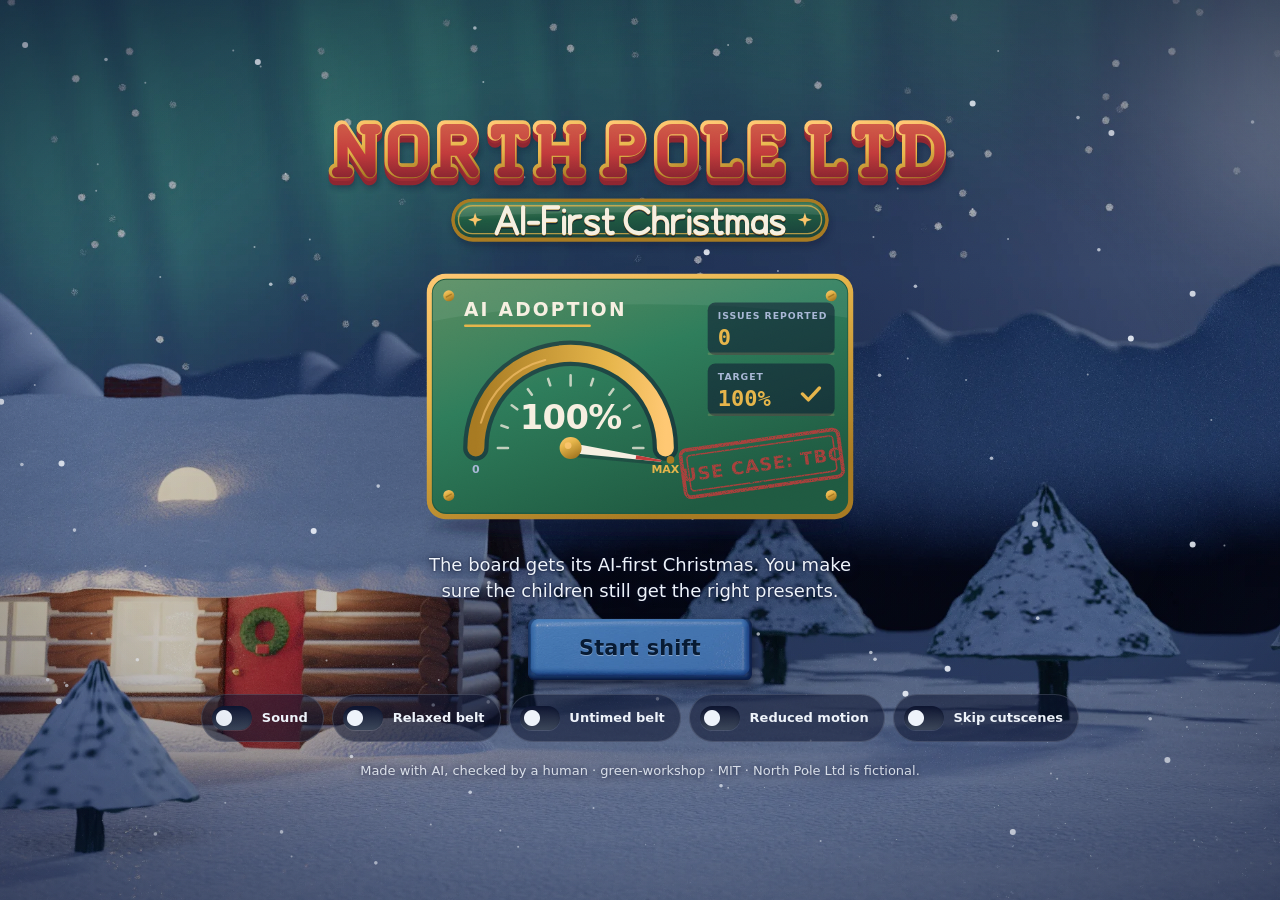
==== commit 237d0bfa: "Stop the film pictures showing twice on iPhones On an upright phone each film still is a band across" ====
--- a/hd/index.html
+++ b/hd/index.html
@@ -1252,8 +1252,10 @@
 .hd-pup-in { animation: hd-breath 3.6s ease-in-out infinite alternate; }
 .hd-pup[data-who^="droid"] .hd-pup-in, html.reduced .hd-pup-in, .in-red .hd-pup-in { animation: none; }
 @keyframes hd-breath { from { transform: scale(1, 1); } to { transform: scale(1.004, 1.011); } }
-.hd-shot-fill { filter: blur(22px) brightness(.5) saturate(.9); }
-.hd-shot-dim { fill: rgba(5, 8, 24, .35); }
+/* the field behind a film still on an upright phone: plain and dark. (Not a blurred copy of the still: CSS filters do nothing
+   to SVG content in iPhone browsers, so nothing drawn inside an SVG may depend on one to look right. The two that remain,
+   the note's soft shadow and the glow on the AI's face, are only softer or brighter with it.) */
+.hd-shot-dim { fill: #080b1f; }
 
 /* ---------------------------------------------------------------------
    Interlude: the memo on a real desk top, the patch notes in his corner of the basement
@@ -6516,11 +6518,12 @@
   shots.forEach(function (s, i) {
     var url = HD.url(s.file), inner, cast = c.red ? '' : HD.pupMarkup(s.file.replace(/^cuts\//, ''));
     if (c.P) {
-      // upright phone: the still is a band across the middle, over a blurred, darkened copy of itself that fills the frame
-      // (four fifths of its width, centred on the still's point of interest, s.fx)
+      // upright phone: the still is a band across the middle of a plain dark field
+      // (four fifths of its width, centred on the still's point of interest, s.fx).
+      // The field used to be a blurred, darkened copy of the still, blurred with a CSS filter. iPhone browsers do not apply CSS
+      // filters to anything inside an SVG, so there the copy showed sharp and bright: the picture twice, the second one larger.
       var k = c.W / 1280, bh = 1000 * k, by = (c.H - bh) * 0.4, bx = Math.max(c.W - 1600 * k, Math.min(0, c.W / 2 - (s.fx || 800) * k));
-      inner = '<image class="hd-shot-fill" href="' + url + '" x="' + f((c.W - c.H * 1.6) / 2) + '" y="0" width="' + f(c.H * 1.6) + '" height="' + c.H + '" preserveAspectRatio="none"/>' +
-        '<rect class="hd-shot-dim" x="0" y="0" width="' + c.W + '" height="' + c.H + '"/>' +
+      inner = '<rect class="hd-shot-dim" x="0" y="0" width="' + c.W + '" height="' + c.H + '"/>' +
         // (clipped to the photograph: a cut-out on its way in from outside the frame, like the chair's hand, must not be seen
         // hanging in the margin above it)
         '<g transform="translate(' + f(bx) + ' ' + f(by) + ') scale(' + f(k * 1000) / 1000 + ')" clip-path="url(#hd-still-clip)"><image href="' + url + '" x="0" y="0" width="1600" height="1000" preserveAspectRatio="none"/>' + cast + (s.over || '') + '</g>';
@@ -7395,7 +7398,8 @@
     return '<svg class="ep-svg ep-wd hd-ep" viewBox="0 50 1600 900" preserveAspectRatio="xMidYMid slice" xmlns="http://www.w3.org/2000/svg" aria-hidden="true">' + defs +
       '<g class="ep-cam" style="transform-origin:800px 545px">' + pic + over + placed + '</g></svg>';
   }
-  var fill = '<image class="hd-shot-fill" href="' + url + '" x="-830" y="0" width="2560" height="1600" preserveAspectRatio="none"/><rect class="hd-shot-dim" x="0" y="0" width="900" height="1600"/>';
+  // (a plain dark field behind the upright layout, not a blurred copy of the still: see HD.stills in hd-film.js)
+  var fill = '<rect class="hd-shot-dim" x="0" y="0" width="900" height="1600"/>';
   // upright, a scene with no document: two crops of the still, stacked. The lettering goes on the last one
   if (sc.panels) {
     var pw = 840, gap = 16, hs = sc.panels.map(function (p) { return p[3] * pw / p[2]; }), py = (1600 - hs.reduce(function (a, b) { return a + b; }, 0) - gap * (hs.length - 1)) / 2 + 20, body = '';
